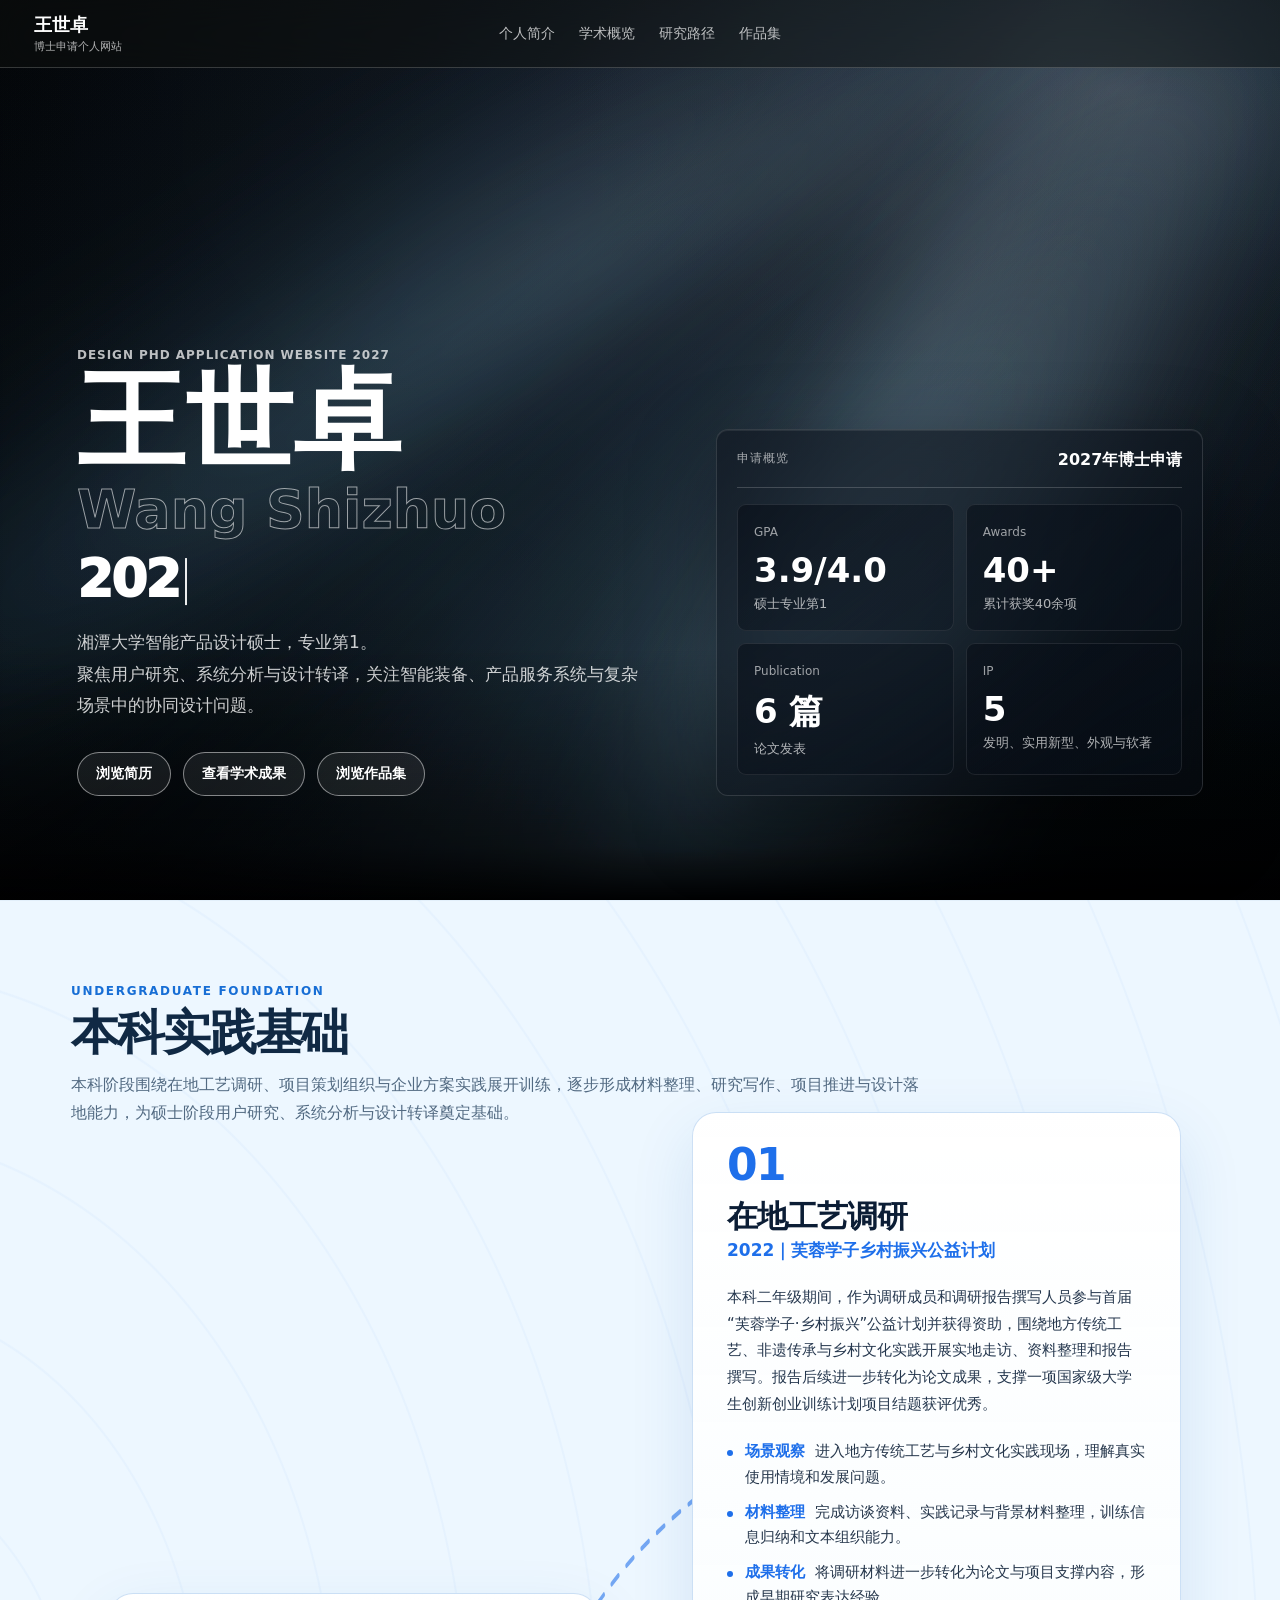
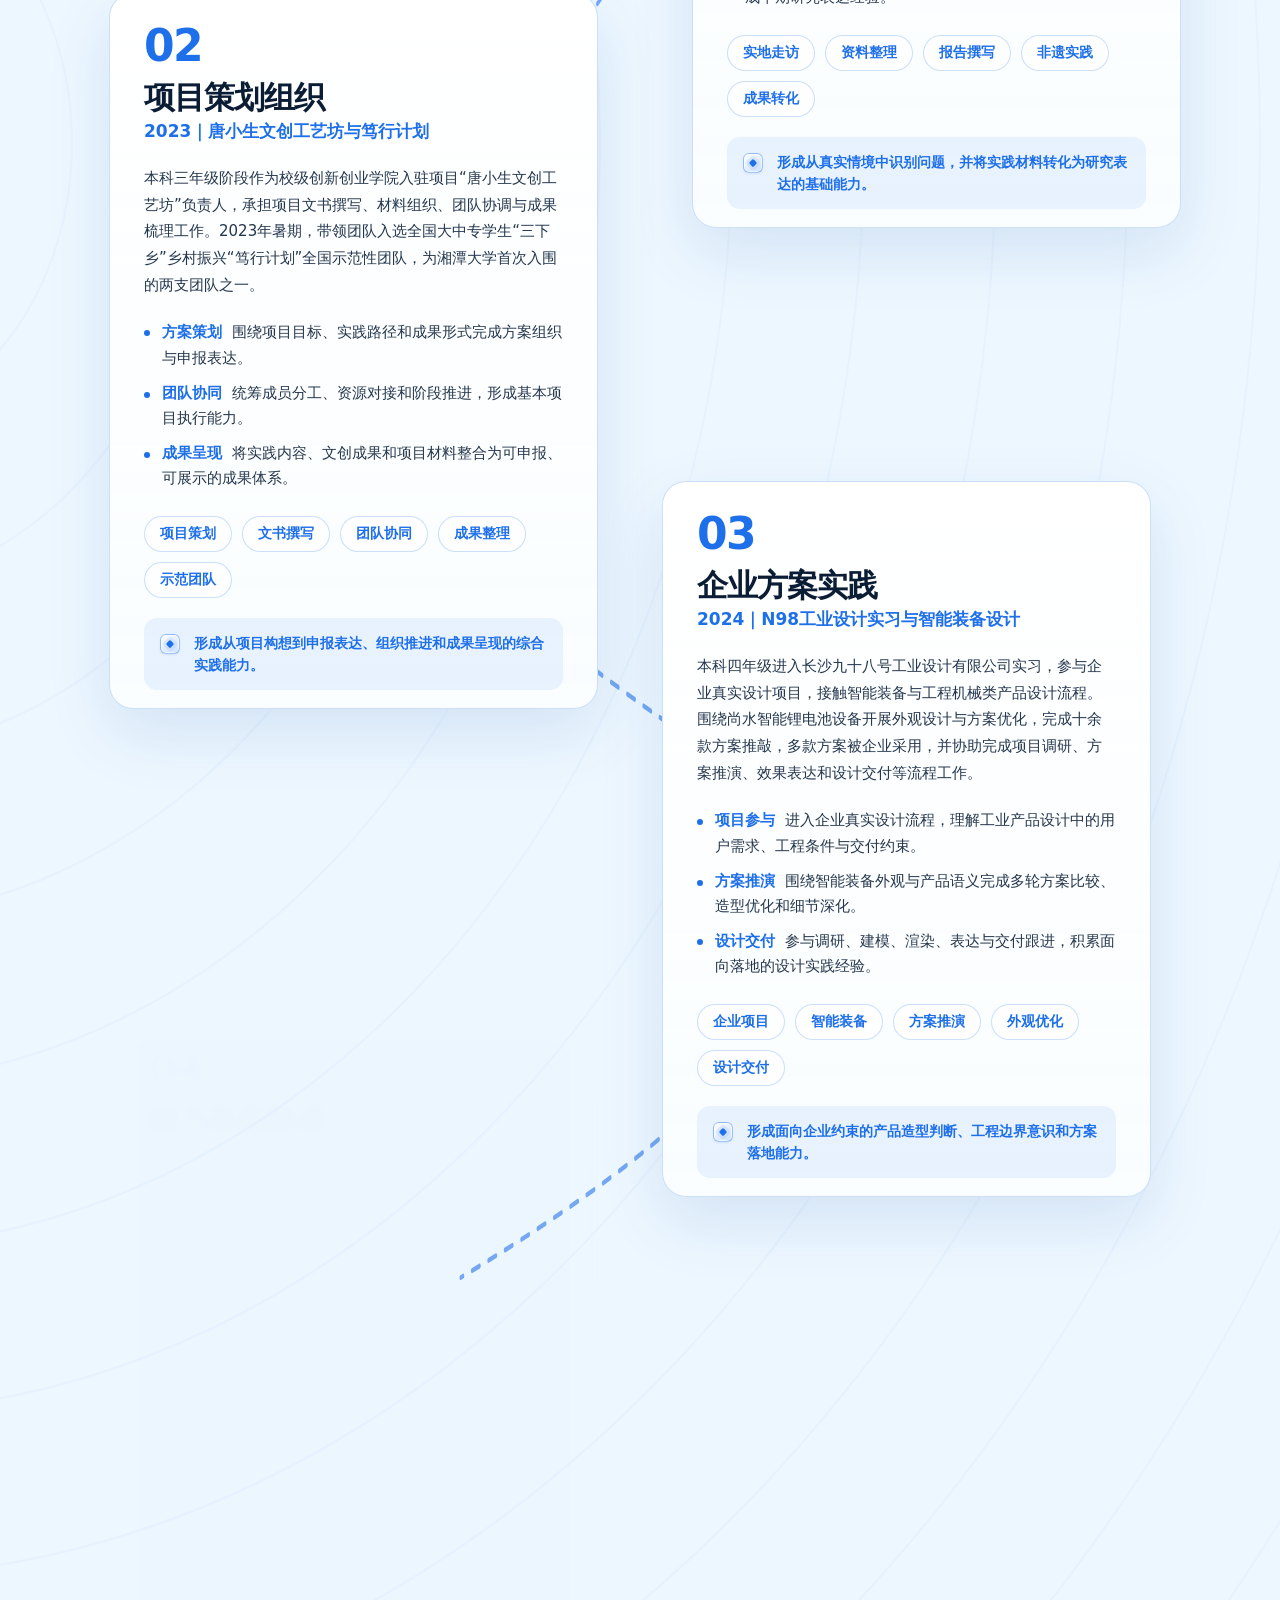
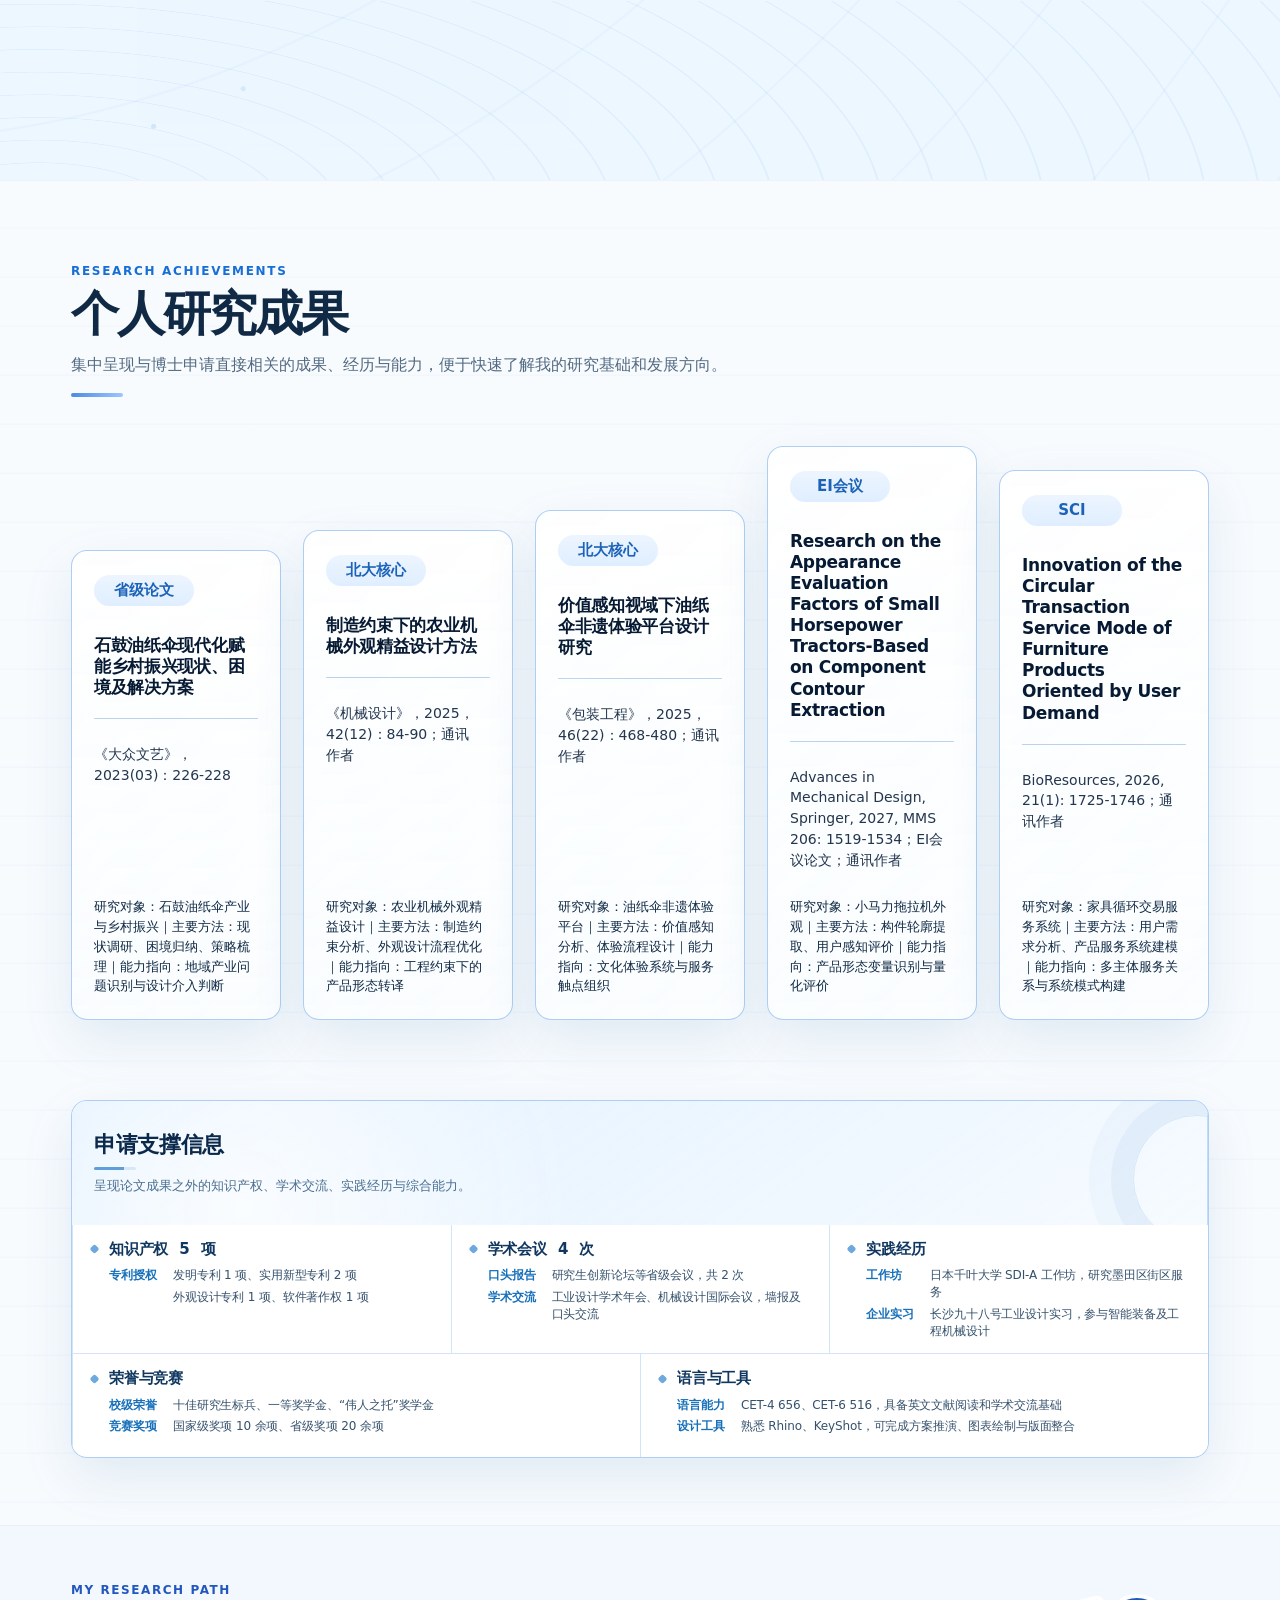
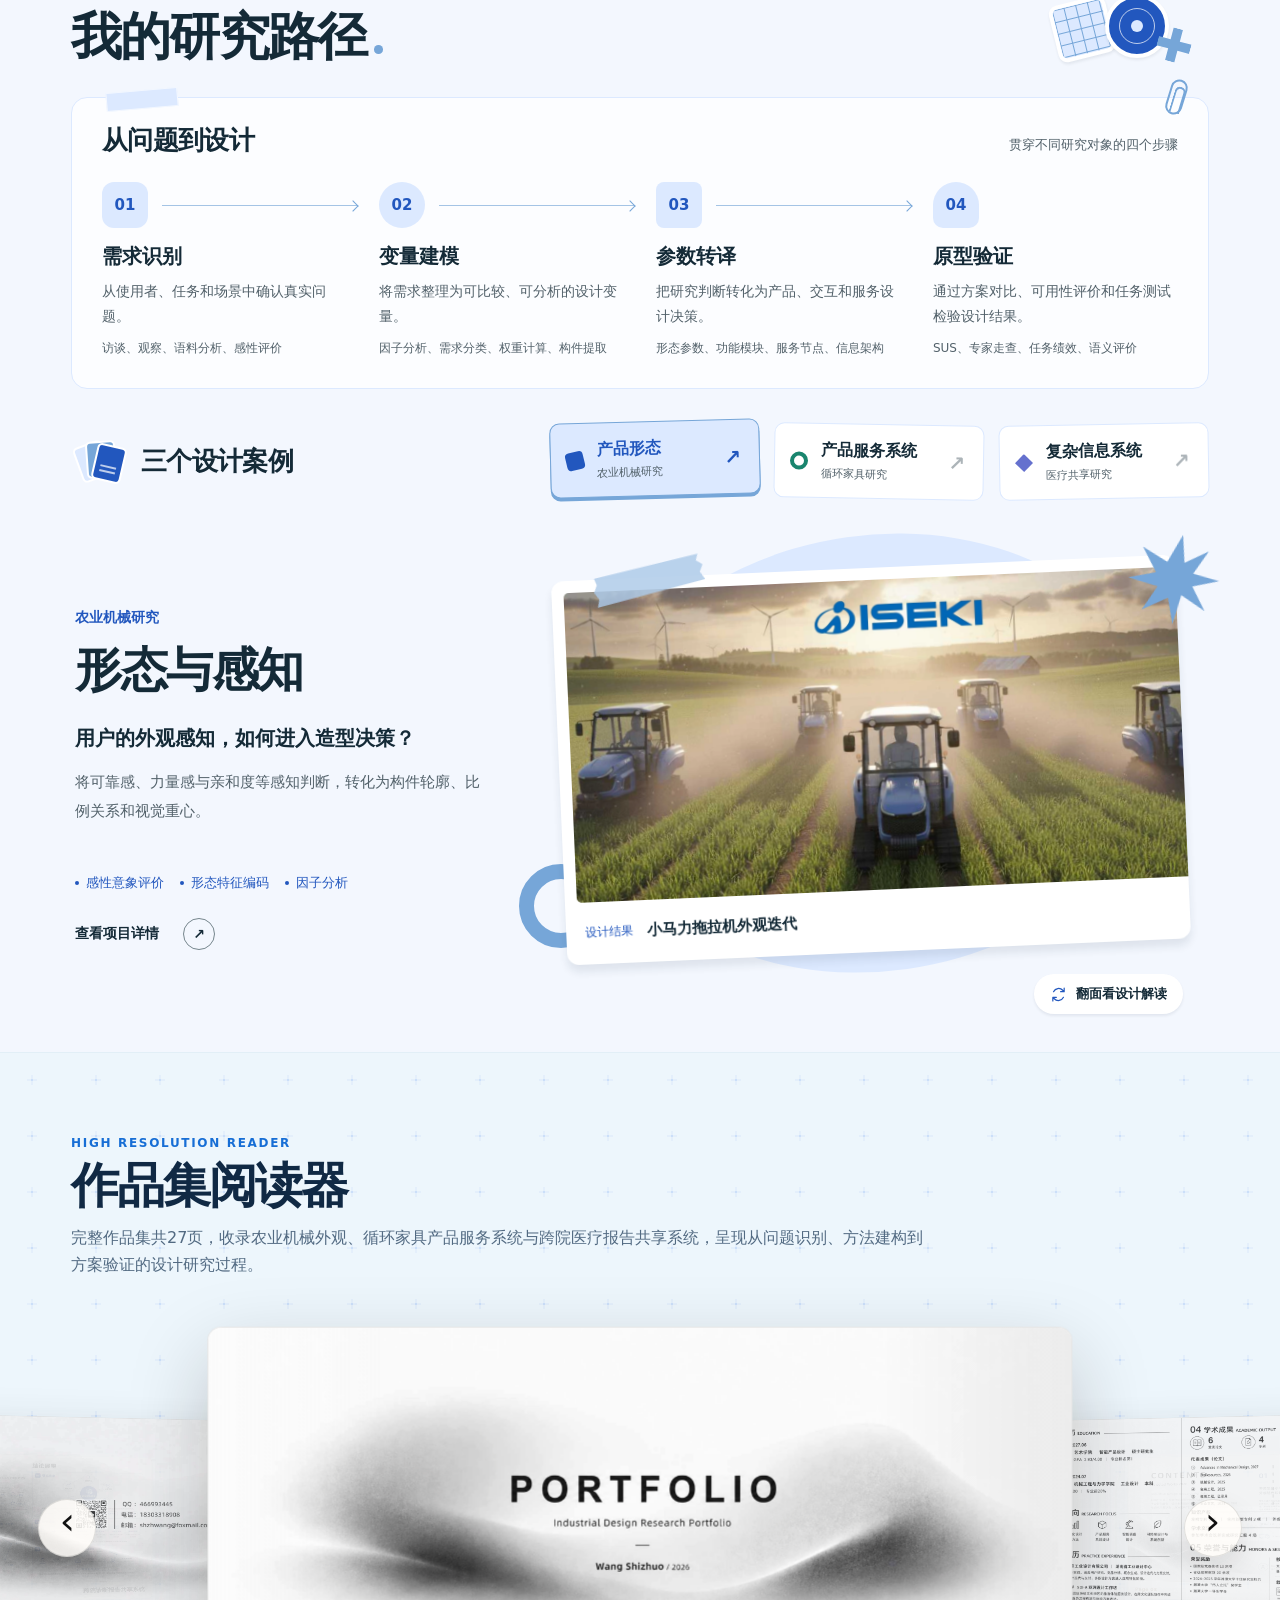
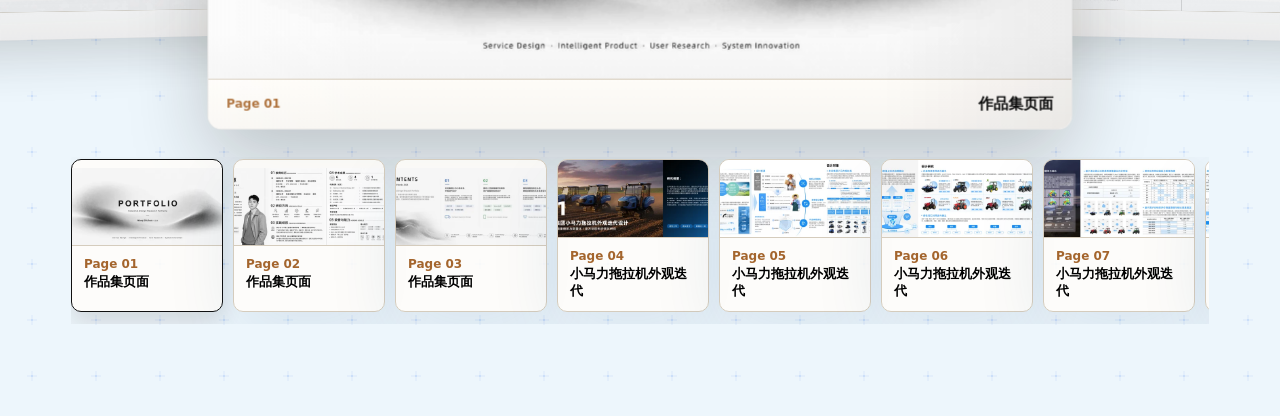
==== portfolio.html @ 07709a4f "Update doctoral application website with finalized research portfolio" ====
<!doctype html>
<html lang="zh-CN">
<head>
  <meta charset="utf-8">
  <meta name="viewport" content="width=device-width, initial-scale=1">
  <meta name="description" content="王世卓博士申请个人网站，聚焦真实问题识别、变量建模、设计参数转译与复杂系统验证。">
  <title>王世卓博士申请个人网站</title>
  <link rel="stylesheet" href="styles.css">
  <link rel="stylesheet" href="final-overrides.css?v=evidence-board-base">
  <link rel="stylesheet" href="academic-evidence-board.css?v=4">
  <link rel="stylesheet" href="unified-section-backgrounds.css?v=23">
  <link rel="stylesheet" href="primary-interactions-v1.css?v=1">
  <link rel="stylesheet" href="research-lab-interactions-v2.css?v=f555dbc34d80">
  <link rel="stylesheet" href="motion-choreography-v1.css?v=3">
  <link rel="stylesheet" href="site-update-20260915.css?v=7f88f877670d">
  <link rel="stylesheet" href="desktop-adapt.css?v=4fabaf2221fd">
  <link rel="stylesheet" href="support-pressure.css?v=248d488c09d0">
  <link rel="stylesheet" href="research-playground.css?v=a97602cc77d7">
</head>
<body class="desktop-responsive">
  <div class="cursor-light" aria-hidden="true"></div>
  <div class="scroll-progress" aria-hidden="true"></div>

  <header class="topbar" aria-label="主导航">
    <a class="brand" href="#top">
      <strong>王世卓</strong>
      <span>博士申请个人网站</span>
    </a>
    <nav class="nav-links">
      <a href="#profile">个人简介</a>
      <a href="#evidence">学术概览</a>
      <a href="#research">研究路径</a>
      <a href="#reader">作品集</a>
    </nav>
  </header>

  <main id="top">
    <section class="hero viewport-section" data-section="top">
      <div class="hero-wall" aria-hidden="true">
        <img src="assets/portfolio-20260915/hires/page-01.webp" alt="">
        <img src="assets/portfolio-20260915/hires/page-09.webp" alt="">
        <img src="assets/portfolio-20260915/hires/page-17.webp" alt="">
        <img src="assets/portfolio-20260915/hires/page-25.webp" alt="">
      </div>
      <div class="hero-grid" aria-hidden="true"></div>
        <canvas class="hero-rays" data-hero-light-field aria-hidden="true"></canvas>
      <div class="hero-copy">
        <p class="eyebrow">Design PhD Application Website 2027</p>
        <h1 class="kinetic-title">
          <span>王世卓</span>
          <span>Wang Shizhuo</span>
        </h1>
        <p class="hero-subtitle hero-type-title typewriter-line">
          <span data-hero-typewriter>2027年设计学博士申请</span>
          <span class="typewriter-cursor" aria-hidden="true"></span>
        </p>
        <p class="hero-text">
          湘潭大学智能产品设计硕士，专业第1。<br>
          聚焦用户研究、系统分析与设计转译，关注智能装备、产品服务系统与复杂场景中的协同设计问题。
        </p>
        <div class="hero-actions">
          <a class="button ghost" href="assets/documents/01-王世卓-湘潭大学-个人简历.pdf" target="_blank" rel="noopener noreferrer">浏览简历</a>
          <a class="button ghost" href="#evidence">查看学术成果</a>
          <a class="button ghost" href="#reader">浏览作品集</a>
        </div>
      </div>
      <div class="hero-console" aria-label="申请概览">
        <div class="console-head">
          <span>申请概览</span>
          <strong>2027年博士申请</strong>
        </div>
        <div class="signal-grid">
          <article>
            <span>GPA</span>
            <strong class="countup-metric" data-countup data-count-target="3.9" data-count-decimals="1" data-count-suffix="/4.0" data-count-duration="1050" data-count-delay="0" aria-label="GPA 3.9/4.0">3.9/4.0</strong>
            <p>硕士专业第1</p>
          </article>
          <article>
            <span>Awards</span>
            <strong class="countup-metric" data-countup data-count-target="40" data-count-suffix="+" data-count-duration="1100" data-count-delay="80" aria-label="累计获奖40余项">40+</strong>
            <p>累计获奖40余项</p>
          </article>
          <article>
            <span>Publication</span>
            <strong class="countup-metric" data-countup data-count-target="6" data-count-suffix=" 篇" data-count-duration="920" data-count-delay="160" aria-label="论文发表6篇">6 篇</strong>
            <p>论文发表</p>
          </article>
          <article>
            <span>IP</span>
            <strong class="countup-metric" data-countup data-count-target="5" data-count-duration="920" data-count-delay="240" aria-label="知识产权5项">5</strong>
            <p>发明、实用新型、外观与软著</p>
          </article>
        </div>
      </div>
    </section>

    <section class="profile-section undergraduate-foundation viewport-section" id="profile" data-section="profile">
      <div class="foundation-inner">
        <header class="foundation-header reveal">
          <div>
            <p class="foundation-kicker">Undergraduate Foundation</p>
            <h2>本科实践基础</h2>
          <p>本科阶段围绕在地工艺调研、项目策划组织与企业方案实践展开训练，逐步形成材料整理、研究写作、项目推进与设计落地能力，为硕士阶段用户研究、系统分析与设计转译奠定基础。</p>
          </div>
        </header>

        <div class="foundation-path-wrap" aria-label="本科实践基础成长路径">
          <svg class="foundation-path" viewBox="0 0 1460 1320" preserveAspectRatio="none" aria-hidden="true">
            <path d="M 950 190 C 675 250, 610 340, 500 470 S 530 650, 820 745 S 870 955, 500 1060" />
          </svg>

          <article class="foundation-card foundation-card-01 reveal">
            <i class="foundation-node" aria-hidden="true"></i>
            <strong class="foundation-num">01</strong>
            <h3>在地工艺调研</h3>
            <p class="foundation-subtitle">2022｜芙蓉学子乡村振兴公益计划</p>
            <p>本科二年级期间，作为调研成员和调研报告撰写人员参与首届“芙蓉学子·乡村振兴”公益计划并获得资助，围绕地方传统工艺、非遗传承与乡村文化实践开展实地走访、资料整理和报告撰写。报告后续进一步转化为论文成果，支撑一项国家级大学生创新创业训练计划项目结题获评优秀。</p>
            <ul>
              <li><b>场景观察</b>进入地方传统工艺与乡村文化实践现场，理解真实使用情境和发展问题。</li>
              <li><b>材料整理</b>完成访谈资料、实践记录与背景材料整理，训练信息归纳和文本组织能力。</li>
              <li><b>成果转化</b>将调研材料进一步转化为论文与项目支撑内容，形成早期研究表达经验。</li>
            </ul>
            <div class="foundation-tags"><span>实地走访</span><span>资料整理</span><span>报告撰写</span><span>非遗实践</span><span>成果转化</span></div>
            <p class="foundation-note">形成从真实情境中识别问题，并将实践材料转化为研究表达的基础能力。</p>
          </article>

          <article class="foundation-card foundation-card-02 reveal">
            <i class="foundation-node" aria-hidden="true"></i>
            <strong class="foundation-num">02</strong>
            <h3>项目策划组织</h3>
            <p class="foundation-subtitle">2023｜唐小生文创工艺坊与笃行计划</p>
            <p>本科三年级阶段作为校级创新创业学院入驻项目“唐小生文创工艺坊”负责人，承担项目文书撰写、材料组织、团队协调与成果梳理工作。2023年暑期，带领团队入选全国大中专学生“三下乡”乡村振兴“笃行计划”全国示范性团队，为湘潭大学首次入围的两支团队之一。</p>
            <ul>
              <li><b>方案策划</b>围绕项目目标、实践路径和成果形式完成方案组织与申报表达。</li>
              <li><b>团队协同</b>统筹成员分工、资源对接和阶段推进，形成基本项目执行能力。</li>
              <li><b>成果呈现</b>将实践内容、文创成果和项目材料整合为可申报、可展示的成果体系。</li>
            </ul>
            <div class="foundation-tags"><span>项目策划</span><span>文书撰写</span><span>团队协同</span><span>成果整理</span><span>示范团队</span></div>
            <p class="foundation-note">形成从项目构想到申报表达、组织推进和成果呈现的综合实践能力。</p>
          </article>

          <article class="foundation-card foundation-card-03 reveal">
            <i class="foundation-node" aria-hidden="true"></i>
            <strong class="foundation-num">03</strong>
            <h3>企业方案实践</h3>
            <p class="foundation-subtitle">2024｜N98工业设计实习与智能装备设计</p>
            <p>本科四年级进入长沙九十八号工业设计有限公司实习，参与企业真实设计项目，接触智能装备与工程机械类产品设计流程。围绕尚水智能锂电池设备开展外观设计与方案优化，完成十余款方案推敲，多款方案被企业采用，并协助完成项目调研、方案推演、效果表达和设计交付等流程工作。</p>
            <ul>
              <li><b>项目参与</b>进入企业真实设计流程，理解工业产品设计中的用户需求、工程条件与交付约束。</li>
              <li><b>方案推演</b>围绕智能装备外观与产品语义完成多轮方案比较、造型优化和细节深化。</li>
              <li><b>设计交付</b>参与调研、建模、渲染、表达与交付跟进，积累面向落地的设计实践经验。</li>
            </ul>
            <div class="foundation-tags"><span>企业项目</span><span>智能装备</span><span>方案推演</span><span>外观优化</span><span>设计交付</span></div>
            <p class="foundation-note">形成面向企业约束的产品造型判断、工程边界意识和方案落地能力。</p>
          </article>

          <article class="foundation-card foundation-card-04 reveal">
            <i class="foundation-node" aria-hidden="true"></i>
            <strong class="foundation-num">04</strong>
            <h3>能力基底形成</h3>
            <p class="foundation-subtitle">本科阶段能力归纳</p>
            <p>本科阶段的三类经历共同构成后续研究发展的能力基底。在地工艺调研训练了真实问题识别、材料整理与研究写作能力；项目策划组织训练了文书表达、资源整合与团队协同能力；企业方案实践训练了面向工程约束的方案推演与设计交付能力。进入硕士阶段后，这些基础进一步转化为用户研究、系统分析、产品服务系统构建与设计参数转译能力。</p>
            <ul>
              <li><b>研究基础</b>具备从现实情境进入研究问题的意识，能够完成资料整理、问题归纳和成果转化。</li>
              <li><b>组织基础</b>具备项目策划、申报写作和团队协同经验，能够推动项目从构想到执行。</li>
              <li><b>设计基础</b>具备企业项目参与、智能装备方案推演和设计交付经验，能够理解设计落地中的工程约束。</li>
            </ul>
            <div class="foundation-tags"><span>研究写作</span><span>项目组织</span><span>设计实践</span><span>成果转化</span><span>能力生成</span></div>
            <p class="foundation-note">本科阶段经历构成后续设计研究、系统分析与博士阶段课题深化的实践基础。</p>
          </article>
        </div>

      </div>
    </section>

    <section class="evidence-section viewport-section" id="evidence" data-section="evidence">
      <div class="section-heading reveal">
        <p class="eyebrow">Academic Profile</p>
        <h2>学术训练、研究成果与博士准备</h2>
        <p>把简历中与博士申请直接相关的内容集中呈现，方便快速判断研究基础、方法训练和持续深造的准备度。</p>
      </div>
      <div class="evidence-grid">
        <article class="evidence-timeline reveal">
          <div class="timeline-item">
            <span>01</span>
            <strong>教育与排名</strong>
            <p>湘潭大学艺术学院智能产品设计方向硕士，推免入学，GPA 3.9/4.0，专业第1。<br>本科阶段为湘潭大学工业设计专业，Top 20%。</p>
          </div>
          <div class="timeline-item">
            <span>02</span>
            <strong>研究方向</strong>
            <p>关注真实问题识别、变量建模和设计参数转译，核心问题是如何把复杂场景转化为可推导的设计判断。</p>
          </div>
          <div class="timeline-item">
            <span>03</span>
            <strong>方法训练</strong>
            <p>具备用户研究、问卷设计、信效度检验、多元统计和聚类分析基础，能够完成实验设计、数据解释和方案推导。</p>
          </div>
          <div class="timeline-item">
            <span>04</span>
            <strong>博士准备</strong>
            <p>在智能装备、服务系统和医疗信息项目中持续训练问题识别、参数推导与方案验证能力。</p>
          </div>
        </article>
        <article class="resume-dossier reveal" aria-label="个人研究成果">
          <div class="dossier-head">
            <span>Research Achievements</span>
            <strong>个人研究成果</strong>
            <p>集中呈现与博士申请直接相关的成果、经历与能力，便于快速了解我的研究基础和发展方向。</p>
            <div class="dossier-tags" aria-label="核心履历数据">
              <span>GPA 3.9/4.0</span>
              <span>专业第1</span>
              <span>论文 5 篇</span>
              <span>知识产权 5 项</span>
            </div>
          </div>
          <div class="dossier-grid">
            <section>
              <span>论文发表 5 篇</span>
              <ul class="paper-list" id="paper-achievements">
                <li>
                  <strong><a href="publications.html#paper-circular-furniture">Innovation of the Circular Transaction Service Mode of Furniture Products Oriented by User Demand</a></strong>
                  <em>BioResources, 2026, 21(1): 1725-1746；通讯作者</em>
                  <small class="paper-meta">研究对象：家具循环交易服务系统｜主要方法：用户需求分析、产品服务系统建模｜能力指向：多主体服务关系与系统模式构建</small>
                  <span class="paper-actions">
                    <a href="publications.html#paper-circular-furniture">研究贡献</a>
                    <a href="https://bioresources.cnr.ncsu.edu/resources/innovation-of-the-circular-transaction-service-mode-of-furniture-products-oriented-by-user-demand/" target="_blank" rel="noopener noreferrer">官方全文</a>
                  </span>
                </li>
                <li>
                  <strong><a href="publications.html#paper-lean-agri-machinery">制造约束下的农业机械外观精益设计方法</a></strong>
                  <em>《机械设计》，2025，42(12)：84-90；通讯作者</em>
                  <small class="paper-meta">研究对象：农业机械外观精益设计｜主要方法：制造约束分析、外观设计流程优化｜能力指向：工程约束下的产品形态转译</small>
                  <span class="paper-actions">
                    <a href="publications.html#paper-lean-agri-machinery">研究贡献</a>
                  </span>
                </li>
                <li>
                  <strong><a href="publications.html#paper-oil-paper-umbrella">价值感知视域下油纸伞非遗体验平台设计研究</a></strong>
                  <em>《包装工程》，2025，46(22)：468-480；通讯作者</em>
                  <small class="paper-meta">研究对象：油纸伞非遗体验平台｜主要方法：价值感知分析、体验流程设计｜能力指向：文化体验系统与服务触点组织</small>
                  <span class="paper-actions">
                    <a href="publications.html#paper-oil-paper-umbrella">研究贡献</a>
                  </span>
                </li>
                <li>
                  <strong><a href="publications.html#paper-tractor-evaluation">Research on the Appearance Evaluation Factors of Small Horsepower Tractors-Based on Component Contour Extraction</a></strong>
                  <em>Advances in Mechanical Design, Springer, 2027, MMS 206: 1519-1534；EI会议论文；通讯作者</em>
                  <small class="paper-meta">研究对象：小马力拖拉机外观｜主要方法：构件轮廓提取、用户感知评价｜能力指向：产品形态变量识别与量化评价</small>
                  <span class="paper-actions">
                    <a href="publications.html#paper-tractor-evaluation">研究贡献</a>
                    <a href="https://doi.org/10.1007/978-981-95-7904-4_109" target="_blank" rel="noopener noreferrer">DOI</a>
                  </span>
                </li>
                <li>
                  <strong><a href="publications.html#paper-rural-umbrella">石鼓油纸伞现代化赋能乡村振兴现状、困境及解决方案</a></strong>
                  <em>《大众文艺》，2023(03)：226-228</em>
                  <small class="paper-meta">研究对象：石鼓油纸伞产业与乡村振兴｜主要方法：现状调研、困境归纳、策略梳理｜能力指向：地域产业问题识别与设计介入判断</small>
                  <span class="paper-actions">
                    <a href="publications.html#paper-rural-umbrella">研究贡献</a>
                  </span>
                </li>
              </ul>
            </section>
            <div class="support-matrix" id="support-matrix" aria-labelledby="support-matrix-title">
              <header class="support-matrix-head">
                <strong id="support-matrix-title">申请支撑信息</strong>
                <p class="support-matrix-note">呈现论文成果之外的知识产权、学术交流、实践经历与综合能力。</p>
              </header>
              <section>
                <span>知识产权 <b>5</b> 项</span>
                <dl class="support-copy-list">
                  <div><dt>专利授权</dt><dd>发明专利 1 项、实用新型专利 2 项</dd></div>
                  <div><dt aria-label="外观设计专利与软件著作权"></dt><dd>外观设计专利 1 项、软件著作权 1 项</dd></div>
                </dl>
              </section>
              <section>
                <span>学术会议 <b>4</b> 次</span>
                <dl class="support-copy-list">
                  <div><dt>口头报告</dt><dd>研究生创新论坛等省级会议，共 2 次</dd></div>
                  <div><dt>学术交流</dt><dd>工业设计学术年会、机械设计国际会议，墙报及口头交流</dd></div>
                </dl>
              </section>
              <section>
                <span>实践经历</span>
                <dl class="support-copy-list">
                  <div><dt>工作坊</dt><dd>日本千叶大学 SDI-A 工作坊，研究墨田区街区服务</dd></div>
                  <div><dt>企业实习</dt><dd>长沙九十八号工业设计实习，参与智能装备及工程机械设计</dd></div>
                </dl>
              </section>
              <section>
                <span>荣誉与竞赛</span>
                <dl class="support-copy-list support-copy-list-honors">
                  <div><dt>校级荣誉</dt><dd>十佳研究生标兵、一等奖学金、“伟人之托”奖学金</dd></div>
                  <div><dt>竞赛奖项</dt><dd>国家级奖项 10 余项、省级奖项 20 余项</dd></div>
                </dl>
              </section>
              <section>
                <span>语言与工具</span>
                <dl class="support-copy-list">
                  <div><dt>语言能力</dt><dd>CET-4 656、CET-6 516，具备英文文献阅读和学术交流基础</dd></div>
                  <div><dt>设计工具</dt><dd>熟悉 Rhino、KeyShot，可完成方案推演、图表绘制与版面整合</dd></div>
                </dl>
              </section>
            </div>
          </div>
        </article>
      </div>
    </section>

    <section class="research-section viewport-section research-playground" id="research" data-section="research" data-desk-case="form" aria-labelledby="research-heading">
      <div class="desk-inner">
        <header class="desk-heading">
          <div><p class="desk-kicker">MY RESEARCH PATH</p><h2 id="research-heading">我的研究路径<span class="desk-heading-dot" aria-hidden="true"></span></h2></div>
          <div class="desk-heading-stickers" aria-hidden="true"><span class="desk-sticker-grid"></span><span class="desk-sticker-disc"></span><span class="desk-sticker-cross"></span></div>
        </header>
        <div class="desk-methods" id="research-method-chain" aria-labelledby="desk-methods-heading">
          <span class="desk-paperclip" aria-hidden="true"></span>
          <header><h3 id="desk-methods-heading">从问题到设计</h3><p>贯穿不同研究对象的四个步骤</p></header>
          <ol><li><span class="desk-step-number" aria-hidden="true">01</span><h4>需求识别</h4><p>从使用者、任务和场景中确认真实问题。</p><small>访谈、观察、语料分析、感性评价</small></li><li><span class="desk-step-number" aria-hidden="true">02</span><h4>变量建模</h4><p>将需求整理为可比较、可分析的设计变量。</p><small>因子分析、需求分类、权重计算、构件提取</small></li><li><span class="desk-step-number" aria-hidden="true">03</span><h4>参数转译</h4><p>把研究判断转化为产品、交互和服务设计决策。</p><small>形态参数、功能模块、服务节点、信息架构</small></li><li><span class="desk-step-number" aria-hidden="true">04</span><h4>原型验证</h4><p>通过方案对比、可用性评价和任务测试检验设计结果。</p><small>SUS、专家走查、任务绩效、语义评价</small></li></ol>
        </div>
        <div class="desk-cases" role="group" aria-labelledby="desk-cases-heading">
          <header class="desk-cases-heading">
            <h3 id="desk-cases-heading"><span class="desk-case-stack" aria-hidden="true"><i></i><i></i><i></i></span><span>三个设计案例</span></h3>
            <div class="desk-tabs" role="tablist" aria-label="选择研究视角"><button class="desk-tab" type="button" role="tab" id="desk-tab-form" aria-label="产品形态" aria-controls="desk-panel-form" aria-selected="true" tabindex="0" data-desk-tab="form"><span class="desk-glyph glyph-form" aria-hidden="true"></span><span class="desk-tab-copy"><span>产品形态</span><small>农业机械研究</small></span><span class="desk-tab-arrow" aria-hidden="true">↗</span></button><button class="desk-tab" type="button" role="tab" id="desk-tab-service" aria-label="产品服务系统" aria-controls="desk-panel-service" aria-selected="false" tabindex="-1" data-desk-tab="service"><span class="desk-glyph glyph-service" aria-hidden="true"></span><span class="desk-tab-copy"><span>产品服务系统</span><small>循环家具研究</small></span><span class="desk-tab-arrow" aria-hidden="true">↗</span></button><button class="desk-tab" type="button" role="tab" id="desk-tab-information" aria-label="复杂信息系统" aria-controls="desk-panel-information" aria-selected="false" tabindex="-1" data-desk-tab="information"><span class="desk-glyph glyph-information" aria-hidden="true"></span><span class="desk-tab-copy"><span>复杂信息系统</span><small>医疗共享研究</small></span><span class="desk-tab-arrow" aria-hidden="true">↗</span></button></div>
          </header>
          <div class="desk-stage"><article class="desk-panel" id="desk-panel-form" role="tabpanel" aria-labelledby="desk-tab-form" data-desk-panel="form">
        <div class="desk-copy">
          <p class="desk-study-label">农业机械研究</p>
          <h4 class="desk-case-title">形态与感知</h4>
          <p class="desk-question">用户的外观感知，如何进入造型决策？</p>
          <p class="desk-description">将可靠感、力量感与亲和度等感知判断，转化为构件轮廓、比例关系和视觉重心。</p>
          <ul class="desk-method-tags" aria-label="研究方法"><li>感性意象评价</li><li>形态特征编码</li><li>因子分析</li></ul>
          <a class="desk-project-link" href="projects.html?project=tractor">查看项目详情<span aria-hidden="true">↗</span></a>
        </div>
        <div class="desk-visual">
          <span class="desk-halo" aria-hidden="true"></span>
          <svg class="desk-spark" viewBox="0 0 100 100" aria-hidden="true" focusable="false"><path d="M50 0L58 30L82 12L70 40L100 42L72 54L91 78L62 66L59 100L48 72L22 91L34 62L0 59L29 47L9 22L39 33Z" fill="currentColor"/></svg>
          <span class="desk-orbit" aria-hidden="true"></span>
          <div class="desk-photo">
            <span class="desk-photo-tape" aria-hidden="true"></span>
            <div class="desk-photo-rotor">
              <figure class="desk-face desk-front" aria-hidden="false">
                <a href="assets/research-visuals/project-tractor.webp" target="_blank" rel="noopener" aria-label="放大井关小马力拖拉机外观迭代方案场景展示"><img src="assets/research-visuals/project-tractor.webp" alt="井关小马力拖拉机外观迭代方案场景展示" width="1600" height="900" loading="lazy" decoding="async"><span class="desk-image-zoom" aria-hidden="true">↗</span></a>
                <figcaption><span>设计结果</span><strong>小马力拖拉机外观迭代</strong></figcaption>
              </figure>
              <div class="desk-face desk-back desk-design" aria-hidden="true" inert>
      <header class="desk-design-heading"><h5>设计解读</h5><span>点击要点查看细节</span></header>
      <div class="desk-design-body"><div class="desk-detail-tabs" role="tablist" aria-label="设计要点" aria-orientation="vertical"><button type="button" class="desk-detail-tab" role="tab" id="detail-tab-form-0" aria-controls="detail-view-form-0" aria-selected="true" tabindex="0"><span class="desk-detail-title">家族识别<span aria-hidden="true">↗</span></span><span class="desk-detail-description">延续井关蓝、深灰底座与两侧标识，使新方案保持品牌辨识度。</span></button><button type="button" class="desk-detail-tab" role="tab" id="detail-tab-form-1" aria-controls="detail-view-form-1" aria-selected="false" tabindex="-1"><span class="desk-detail-title">前脸秩序<span aria-hidden="true">↗</span></span><span class="desk-detail-description">统一灯具、格栅与机罩的轮廓关系，组织前脸的层次与整体性。</span></button><button type="button" class="desk-detail-tab" role="tab" id="detail-tab-form-2" aria-controls="detail-view-form-2" aria-selected="false" tabindex="-1"><span class="desk-detail-title">体量与重心<span aria-hidden="true">↗</span></span><span class="desk-detail-description">通过整体机罩与下部深色构件，强化整车稳定的视觉支撑。</span></button></div><div class="desk-detail-images"><figure class="desk-detail-view" id="detail-view-form-0" role="tabpanel" aria-labelledby="detail-tab-form-0">
          <a class="desk-detail-image" href="assets/portfolio-20260915/hires/page-09.webp" target="_blank" rel="noopener" data-zoom-title="井关品牌视觉特征 · 作品集第 9 页" aria-label="放大井关品牌视觉特征原图">
            <span class="desk-detail-crop" style="--crop-ratio:483/382;--crop-width:1.264398;--image-width:424.01656%;--image-height:217.80105%;--image-left:-324.01656%;--image-top:-32.72251%"><img src="assets/portfolio-20260915/hires/page-09.webp" width="2880" height="1170" alt="井关品牌视觉特征" loading="lazy" decoding="async"></span>
            <span class="desk-image-zoom" aria-hidden="true">↗</span>
          </a><figcaption>井关品牌视觉特征</figcaption>
        </figure><figure class="desk-detail-view" id="detail-view-form-1" role="tabpanel" aria-labelledby="detail-tab-form-1" hidden>
          <a class="desk-detail-image" href="assets/portfolio-20260915/hires/page-10.webp" target="_blank" rel="noopener" data-zoom-title="前脸与构件关系 · 作品集第 10 页" aria-label="放大前脸与构件关系原图">
            <span class="desk-detail-crop" style="--crop-ratio:407/520;--crop-width:0.782692;--image-width:503.19410%;--image-height:160.00000%;--image-left:-199.01720%;--image-top:-57.69231%"><img src="assets/portfolio-20260915/hires/page-10.webp" width="2880" height="1170" alt="前脸与构件关系" loading="lazy" decoding="async"></span>
            <span class="desk-image-zoom" aria-hidden="true">↗</span>
          </a><figcaption>前脸与构件关系</figcaption>
        </figure><figure class="desk-detail-view" id="detail-view-form-2" role="tabpanel" aria-labelledby="detail-tab-form-2" hidden>
          <a class="desk-detail-image" href="assets/portfolio-20260915/hires/page-10.webp" target="_blank" rel="noopener" data-zoom-title="机罩体量与下部支撑 · 作品集第 10 页" aria-label="放大机罩体量与下部支撑原图">
            <span class="desk-detail-crop" style="--crop-ratio:483/420;--crop-width:1.150000;--image-width:424.01656%;--image-height:198.09524%;--image-left:-324.01656%;--image-top:-65.47619%"><img src="assets/portfolio-20260915/hires/page-10.webp" width="2880" height="1170" alt="机罩体量与下部支撑" loading="lazy" decoding="async"></span>
            <span class="desk-image-zoom" aria-hidden="true">↗</span>
          </a><figcaption>机罩体量与下部支撑</figcaption>
        </figure></div></div>
    </div>
            </div>
          </div>
          <div class="desk-flip-controls"><button type="button" class="desk-flip" aria-pressed="false" aria-label="翻面查看设计解读"><svg viewBox="0 0 24 24" aria-hidden="true"><path d="M5 8a8 8 0 0 1 13-2l2 2M20 3v5h-5M19 16A8 8 0 0 1 6 18l-2-2M4 21v-5h5"/></svg><span>翻面看设计解读</span></button></div>
        </div>
      </article><article class="desk-panel" id="desk-panel-service" role="tabpanel" aria-labelledby="desk-tab-service" data-desk-panel="service" hidden>
        <div class="desk-copy">
          <p class="desk-study-label">循环家具研究</p>
          <h4 class="desk-case-title">需求与服务</h4>
          <p class="desk-question">分散的交易需求，如何组织成循环服务？</p>
          <p class="desk-description">以需求分类和权重排序确定服务重点，衔接检测、翻新、物流与售后。</p>
          <ul class="desk-method-tags" aria-label="研究方法"><li>SIVA 需求提取</li><li>Kano 分类</li><li>AHP 排序</li></ul>
          <a class="desk-project-link" href="projects.html?project=furniture">查看项目详情<span aria-hidden="true">↗</span></a>
        </div>
        <div class="desk-visual">
          <span class="desk-halo" aria-hidden="true"></span>
          <svg class="desk-spark" viewBox="0 0 100 100" aria-hidden="true" focusable="false"><path d="M50 0L58 30L82 12L70 40L100 42L72 54L91 78L62 66L59 100L48 72L22 91L34 62L0 59L29 47L9 22L39 33Z" fill="currentColor"/></svg>
          <span class="desk-orbit" aria-hidden="true"></span>
          <div class="desk-photo">
            <span class="desk-photo-tape" aria-hidden="true"></span>
            <div class="desk-photo-rotor">
              <figure class="desk-face desk-front" aria-hidden="false">
                <a href="assets/research-visuals/project-furniture.webp" target="_blank" rel="noopener" aria-label="放大二手家具循环服务系统的手机界面设计"><img src="assets/research-visuals/project-furniture.webp" alt="二手家具循环服务系统的手机界面设计" width="1600" height="900" loading="lazy" decoding="async"><span class="desk-image-zoom" aria-hidden="true">↗</span></a>
                <figcaption><span>设计结果</span><strong>二手家具循环服务系统</strong></figcaption>
              </figure>
              <div class="desk-face desk-back desk-design" aria-hidden="true" inert>
      <header class="desk-design-heading"><h5>设计解读</h5><span>点击要点查看细节</span></header>
      <div class="desk-design-body"><div class="desk-detail-tabs" role="tablist" aria-label="设计要点" aria-orientation="vertical"><button type="button" class="desk-detail-tab" role="tab" id="detail-tab-service-0" aria-controls="detail-view-service-0" aria-selected="true" tabindex="0"><span class="desk-detail-title">检索与筛选<span aria-hidden="true">↗</span></span><span class="desk-detail-description">以品类、价格与成色组织检索条件，帮助用户缩小家具选择范围。</span></button><button type="button" class="desk-detail-tab" role="tab" id="detail-tab-service-1" aria-controls="detail-view-service-1" aria-selected="false" tabindex="-1"><span class="desk-detail-title">成色与估值<span aria-hidden="true">↗</span></span><span class="desk-detail-description">在商品详情集中呈现成色、质检与价格信息，支持交易判断。</span></button><button type="button" class="desk-detail-tab" role="tab" id="detail-tab-service-2" aria-controls="detail-view-service-2" aria-selected="false" tabindex="-1"><span class="desk-detail-title">服务协同<span aria-hidden="true">↗</span></span><span class="desk-detail-description">把配送、翻新与回收接入平台，衔接购买后的服务与再次流通。</span></button></div><div class="desk-detail-images"><figure class="desk-detail-view" id="detail-view-service-0" role="tabpanel" aria-labelledby="detail-tab-service-0">
          <a class="desk-detail-image" href="assets/portfolio-20260915/hires/page-17.webp" target="_blank" rel="noopener" data-zoom-title="用户端家具检索界面 · 作品集第 17 页" aria-label="放大用户端家具检索界面原图">
            <span class="desk-detail-crop" style="--crop-ratio:246/416;--crop-width:0.591346;--image-width:832.52033%;--image-height:200.00000%;--image-left:-487.80488%;--image-top:-36.05769%"><img src="assets/portfolio-20260915/hires/page-17.webp" width="2880" height="1170" alt="用户端家具检索界面" loading="lazy" decoding="async"></span>
            <span class="desk-image-zoom" aria-hidden="true">↗</span>
          </a><figcaption>用户端家具检索界面</figcaption>
        </figure><figure class="desk-detail-view" id="detail-view-service-1" role="tabpanel" aria-labelledby="detail-tab-service-1" hidden>
          <a class="desk-detail-image" href="assets/portfolio-20260915/hires/page-17.webp" target="_blank" rel="noopener" data-zoom-title="商品详情与价格呈现 · 作品集第 17 页" aria-label="放大商品详情与价格呈现原图">
            <span class="desk-detail-crop" style="--crop-ratio:282/274;--crop-width:1.029197;--image-width:726.24113%;--image-height:303.64964%;--image-left:-386.52482%;--image-top:-203.64964%"><img src="assets/portfolio-20260915/hires/page-17.webp" width="2880" height="1170" alt="商品详情与价格呈现" loading="lazy" decoding="async"></span>
            <span class="desk-image-zoom" aria-hidden="true">↗</span>
          </a><figcaption>商品详情与价格呈现</figcaption>
        </figure><figure class="desk-detail-view" id="detail-view-service-2" role="tabpanel" aria-labelledby="detail-tab-service-2" hidden>
          <a class="desk-detail-image" href="assets/portfolio-20260915/hires/page-16.webp" target="_blank" rel="noopener" data-zoom-title="线上平台与线下服务关系 · 作品集第 16 页" aria-label="放大线上平台与线下服务关系原图">
            <span class="desk-detail-crop" style="--crop-ratio:500/543;--crop-width:0.920810;--image-width:409.60000%;--image-height:153.22284%;--image-left:-306.00000%;--image-top:-45.11971%"><img src="assets/portfolio-20260915/hires/page-16.webp" width="2880" height="1170" alt="线上平台与线下服务关系" loading="lazy" decoding="async"></span>
            <span class="desk-image-zoom" aria-hidden="true">↗</span>
          </a><figcaption>线上平台与线下服务关系</figcaption>
        </figure></div></div>
    </div>
            </div>
          </div>
          <div class="desk-flip-controls"><button type="button" class="desk-flip" aria-pressed="false" aria-label="翻面查看设计解读"><svg viewBox="0 0 24 24" aria-hidden="true"><path d="M5 8a8 8 0 0 1 13-2l2 2M20 3v5h-5M19 16A8 8 0 0 1 6 18l-2-2M4 21v-5h5"/></svg><span>翻面看设计解读</span></button></div>
        </div>
      </article><article class="desk-panel" id="desk-panel-information" role="tabpanel" aria-labelledby="desk-tab-information" data-desk-panel="information" hidden>
        <div class="desk-copy">
          <p class="desk-study-label">医疗共享研究</p>
          <h4 class="desk-case-title">信息与协同</h4>
          <p class="desk-question">跨院报告共享，如何兼顾可信与可控？</p>
          <p class="desk-description">围绕来源核验、患者授权与访问记录，建立多主体之间的任务关系和权限边界。</p>
          <ul class="desk-method-tags" aria-label="研究方法"><li>多主体需求</li><li>QFD 转译</li><li>任务评价</li></ul>
          <a class="desk-project-link" href="projects.html?project=medical">查看项目详情<span aria-hidden="true">↗</span></a>
        </div>
        <div class="desk-visual">
          <span class="desk-halo" aria-hidden="true"></span>
          <svg class="desk-spark" viewBox="0 0 100 100" aria-hidden="true" focusable="false"><path d="M50 0L58 30L82 12L70 40L100 42L72 54L91 78L62 66L59 100L48 72L22 91L34 62L0 59L29 47L9 22L39 33Z" fill="currentColor"/></svg>
          <span class="desk-orbit" aria-hidden="true"></span>
          <div class="desk-photo">
            <span class="desk-photo-tape" aria-hidden="true"></span>
            <div class="desk-photo-rotor">
              <figure class="desk-face desk-front" aria-hidden="false">
                <a href="assets/research-visuals/project-medical.webp" target="_blank" rel="noopener" aria-label="放大跨院诊断报告共享系统的患者端界面设计"><img src="assets/research-visuals/project-medical.webp" alt="跨院诊断报告共享系统的患者端界面设计" width="1600" height="900" loading="lazy" decoding="async"><span class="desk-image-zoom" aria-hidden="true">↗</span></a>
                <figcaption><span>设计结果</span><strong>跨院诊断报告共享原型</strong></figcaption>
              </figure>
              <div class="desk-face desk-back desk-design" aria-hidden="true" inert>
      <header class="desk-design-heading"><h5>设计解读</h5><span>点击要点查看细节</span></header>
      <div class="desk-design-body"><div class="desk-detail-tabs" role="tablist" aria-label="设计要点" aria-orientation="vertical"><button type="button" class="desk-detail-tab" role="tab" id="detail-tab-information-0" aria-controls="detail-view-information-0" aria-selected="true" tabindex="0"><span class="desk-detail-title">报告查找<span aria-hidden="true">↗</span></span><span class="desk-detail-description">按时间、医院和类型归集检查报告，帮助患者找到跨院就诊所需资料。</span></button><button type="button" class="desk-detail-tab" role="tab" id="detail-tab-information-1" aria-controls="detail-view-information-1" aria-selected="false" tabindex="-1"><span class="desk-detail-title">来源核验<span aria-hidden="true">↗</span></span><span class="desk-detail-description">集中呈现报告来源、核验状态与互认提示，便于判断信息的使用条件。</span></button><button type="button" class="desk-detail-tab" role="tab" id="detail-tab-information-2" aria-controls="detail-view-information-2" aria-selected="false" tabindex="-1"><span class="desk-detail-title">共享授权<span aria-hidden="true">↗</span></span><span class="desk-detail-description">让患者选择报告范围并设置访问权限，将共享边界落实到具体操作。</span></button></div><div class="desk-detail-images"><figure class="desk-detail-view" id="detail-view-information-0" role="tabpanel" aria-labelledby="detail-tab-information-0">
          <a class="desk-detail-image" href="assets/portfolio-20260915/hires/page-25.webp" target="_blank" rel="noopener" data-zoom-title="我的报告 · 分类与索引 · 作品集第 25 页" aria-label="放大我的报告 · 分类与索引原图">
            <span class="desk-detail-crop" style="--crop-ratio:177/340;--crop-width:0.520588;--image-width:1157.06215%;--image-height:244.70588%;--image-left:-548.02260%;--image-top:-85.88235%"><img src="assets/portfolio-20260915/hires/page-25.webp" width="2880" height="1170" alt="我的报告 · 分类与索引" loading="lazy" decoding="async"></span>
            <span class="desk-image-zoom" aria-hidden="true">↗</span>
          </a><figcaption>我的报告 · 分类与索引</figcaption>
        </figure><figure class="desk-detail-view" id="detail-view-information-1" role="tabpanel" aria-labelledby="detail-tab-information-1" hidden>
          <a class="desk-detail-image" href="assets/portfolio-20260915/hires/page-25.webp" target="_blank" rel="noopener" data-zoom-title="可信报告 · 核验与状态 · 作品集第 25 页" aria-label="放大可信报告 · 核验与状态原图">
            <span class="desk-detail-crop" style="--crop-ratio:177/341;--crop-width:0.519062;--image-width:1157.06215%;--image-height:243.98827%;--image-left:-770.62147%;--image-top:-86.21701%"><img src="assets/portfolio-20260915/hires/page-25.webp" width="2880" height="1170" alt="可信报告 · 核验与状态" loading="lazy" decoding="async"></span>
            <span class="desk-image-zoom" aria-hidden="true">↗</span>
          </a><figcaption>可信报告 · 核验与状态</figcaption>
        </figure><figure class="desk-detail-view" id="detail-view-information-2" role="tabpanel" aria-labelledby="detail-tab-information-2" hidden>
          <a class="desk-detail-image" href="assets/portfolio-20260915/hires/page-25.webp" target="_blank" rel="noopener" data-zoom-title="选择报告 · 授权范围 · 作品集第 25 页" aria-label="放大选择报告 · 授权范围原图">
            <span class="desk-detail-crop" style="--crop-ratio:175/344;--crop-width:0.508721;--image-width:1170.28571%;--image-height:241.86047%;--image-left:-998.85714%;--image-top:-85.46512%"><img src="assets/portfolio-20260915/hires/page-25.webp" width="2880" height="1170" alt="选择报告 · 授权范围" loading="lazy" decoding="async"></span>
            <span class="desk-image-zoom" aria-hidden="true">↗</span>
          </a><figcaption>选择报告 · 授权范围</figcaption>
        </figure></div></div>
    </div>
            </div>
          </div>
          <div class="desk-flip-controls"><button type="button" class="desk-flip" aria-pressed="false" aria-label="翻面查看设计解读"><svg viewBox="0 0 24 24" aria-hidden="true"><path d="M5 8a8 8 0 0 1 13-2l2 2M20 3v5h-5M19 16A8 8 0 0 1 6 18l-2-2M4 21v-5h5"/></svg><span>翻面看设计解读</span></button></div>
        </div>
      </article></div>
        </div>
        <noscript><p>研究项目：<a href="projects.html?project=tractor">农业机械</a> · <a href="projects.html?project=furniture">循环家具</a> · <a href="projects.html?project=medical">医疗共享</a></p></noscript>
      </div>
      <dialog class="desk-zoom" aria-labelledby="desk-zoom-title"><header><h3 id="desk-zoom-title">研究图像</h3><button type="button" class="desk-zoom-close" aria-label="关闭研究大图" autofocus>关闭<span aria-hidden="true">×</span></button></header><img alt=""></dialog>
    </section>

    <section class="reader-section viewport-section" id="reader" data-section="reader">
      <div class="section-heading reveal">
        <p class="eyebrow">High Resolution Reader</p>
        <h2>作品集阅读器</h2>
        <p>完整作品集共27页，收录农业机械外观、循环家具产品服务系统与跨院医疗报告共享系统，呈现从问题识别、方法建构到方案验证的设计研究过程。</p>
      </div>
      <div class="reader-stage reveal" aria-label="作品集大图阅读">
        <button class="reader-nav reader-prev" type="button" aria-label="上一页">‹</button>
        <div class="reader-carousel" id="reader-carousel" aria-live="polite"></div>
        <button class="reader-nav reader-next" type="button" aria-label="下一页">›</button>
      </div>
      <div class="page-strip reveal" id="page-grid" aria-label="作品集页面缩略导航"></div>
    </section>

  </main>

  <div class="lightbox" id="lightbox" aria-hidden="true" role="dialog" aria-label="高清页面查看器">
    <button class="lightbox-close" type="button" aria-label="关闭">×</button>
    <button class="lightbox-prev" type="button" aria-label="上一页">‹</button>
    <figure>
      <img id="lightbox-image" src="[data-uri]" alt="">
      <figcaption id="lightbox-caption"></figcaption>
    </figure>
    <button class="lightbox-next" type="button" aria-label="下一页">›</button>
  </div>

  <button class="back-top" type="button" aria-label="返回顶部">↑</button>
  <script>
    (function initHeroTypewriter() {
      const texts = [
        "2027年设计学博士申请",
        "智能产品设计研究",
        "用户研究与系统分析",
        "量化设计与参数转译",
        "产品服务系统研究",
        "复杂场景协同设计"
      ];

      const start = () => {
        const target = document.querySelector("[data-hero-typewriter]");
        if (!target || target.dataset.typewriterReady === "true") return;
        target.dataset.typewriterReady = "true";

        let textIndex = 0;
        let charIndex = 0;
        let isDeleting = false;

        const TYPE_SPEED = 90;
        const DELETE_SPEED = 48;
        const HOLD_TIME = 1850;
        const NEXT_DELAY = 240;

        function tick() {
          const currentText = texts[textIndex];

          if (!isDeleting) {
            charIndex += 1;
            target.textContent = currentText.slice(0, charIndex);

            if (charIndex >= currentText.length) {
              isDeleting = true;
              window.setTimeout(tick, HOLD_TIME);
              return;
            }

            window.setTimeout(tick, TYPE_SPEED);
            return;
          }

          charIndex -= 1;
          target.textContent = currentText.slice(0, charIndex);

          if (charIndex <= 0) {
            isDeleting = false;
            textIndex = (textIndex + 1) % texts.length;
            window.setTimeout(tick, NEXT_DELAY);
            return;
          }

          window.setTimeout(tick, DELETE_SPEED);
        }

        target.textContent = "";
        tick();
      };

      if (document.readyState === "loading") {
        document.addEventListener("DOMContentLoaded", start, { once: true });
      } else {
        start();
      }
    })();
  </script>
  <script src="hero-light.js"></script>
  <script src="app.js?v=ce5735d82788"></script>
  <script src="research-playground.js?v=36dd98210f72" defer></script>
</body>
</html>
---- styles.css ----
:root {
  --bg: #eeebe4;
  --paper: #fffdfa;
  --ink: #111;
  --muted: #5f5b54;
  --line: #d5ccbd;
  --dark: #101210;
  --blue: #1766a6;
  --green: #347156;
  --amber: #a4652d;
  --violet: #5b65aa;
  --shadow: 0 24px 70px rgba(28, 23, 17, 0.14);
  --ease-smooth: cubic-bezier(0.16, 1, 0.3, 1);
  --ease-soft: cubic-bezier(0.22, 0.61, 0.36, 1);
  --ease-spring: cubic-bezier(0.18, 0.82, 0.18, 1);
  --mx: 0;
  --my: 0;
}

/* Final presentation polish: lighter Apple-like academic surfaces */
.method-lab {
  grid-template-columns: repeat(5, minmax(0, 0.82fr)) 1.35fr;
}

.method-card {
  min-height: 176px;
  padding: 18px 16px;
}

.method-card h3 {
  margin: 30px 0 8px;
  font-size: 19px;
}

.method-card p {
  line-height: 1.48;
}

.project-lenses {
  grid-template-columns: repeat(3, minmax(0, 1fr));
  gap: 0;
  margin-bottom: 24px;
  border-top: 1px solid rgba(17, 17, 17, 0.10);
  border-bottom: 1px solid rgba(17, 17, 17, 0.10);
}

.project-lenses article {
  min-height: 132px;
  border: 0;
  border-right: 1px solid rgba(17, 17, 17, 0.08);
  border-radius: 0;
  padding: 20px 26px 18px;
  background: transparent;
  box-shadow: none;
}

.project-lenses article:last-child {
  border-right: 0;
}

.project-lenses article:hover {
  transform: translateY(-1px);
  background: rgba(255, 255, 255, 0.30);
}

.project-lenses strong {
  margin-top: 13px;
  font-size: 23px;
}

.proposal-board {
  border: 0;
  border-radius: 0;
  background: transparent;
  box-shadow: none;
}

.proposal-questions article,
.proposal-route span {
  border-color: rgba(17, 17, 17, 0.08);
  background: rgba(255, 255, 255, 0.40);
  box-shadow: none;
}

.publication-page {
  background:
    linear-gradient(rgba(17, 17, 17, 0.024) 1px, transparent 1px),
    linear-gradient(90deg, rgba(17, 17, 17, 0.022) 1px, transparent 1px),
    #f5f4f0;
  background-size: 42px 42px;
}

.publication-main {
  width: min(1200px, calc(100% - 56px));
  margin: 0 auto;
  padding: 78px 0 96px;
}

.publication-hero {
  min-height: 540px;
  display: grid;
  align-content: end;
  border-bottom: 1px solid rgba(17, 17, 17, 0.12);
  padding-bottom: 42px;
}

.publication-hero h1 {
  max-width: 1120px;
  margin: 12px 0 18px;
  font-size: clamp(56px, 8vw, 96px);
  line-height: 0.96;
  letter-spacing: -0.035em;
  word-break: keep-all;
}

.publication-hero p {
  max-width: 76ch;
  margin: 0;
  color: #4b4a46;
  font-size: 18px;
  line-height: 1.78;
}

.publication-hero small {
  display: block;
  margin-top: 16px;
  color: #62605a;
  font-size: 14px;
}

.publication-metrics {
  display: grid;
  grid-template-columns: repeat(4, minmax(0, 1fr));
  gap: 0;
  margin-top: 34px;
  border-top: 1px solid rgba(17, 17, 17, 0.10);
  border-bottom: 1px solid rgba(17, 17, 17, 0.10);
}

.publication-metrics span {
  display: grid;
  gap: 6px;
  min-height: 112px;
  border-right: 1px solid rgba(17, 17, 17, 0.08);
  padding: 18px 22px;
  color: #5f5b54;
}

.publication-metrics span:last-child {
  border-right: 0;
}

.publication-metrics strong {
  color: var(--ink);
  font-size: 42px;
  line-height: 1;
}

.publication-groups {
  display: grid;
  grid-template-columns: repeat(3, minmax(0, 1fr));
  gap: 0;
  border-bottom: 1px solid rgba(17, 17, 17, 0.12);
}

.publication-groups article {
  min-height: 300px;
  border-right: 1px solid rgba(17, 17, 17, 0.08);
  padding: 42px 32px 36px 0;
}

.publication-groups article + article {
  padding-left: 32px;
}

.publication-groups article:last-child {
  border-right: 0;
}

.publication-groups span,
.publication-nav span,
.paper-detail .eyebrow {
  color: var(--blue);
  font-size: 12px;
  font-weight: 820;
  letter-spacing: 0.04em;
  text-transform: uppercase;
}

.publication-groups h2 {
  margin: 42px 0 14px;
  font-size: 30px;
  line-height: 1.12;
}

.publication-groups p {
  margin: 0;
  color: #595650;
  line-height: 1.72;
}

.publication-groups small {
  display: block;
  margin-top: 18px;
  color: #1766a6;
  line-height: 1.6;
}

.publication-layout {
  display: grid;
  grid-template-columns: 300px minmax(0, 1fr);
  gap: 54px;
  align-items: start;
  margin-top: 56px;
}

.publication-nav {
  position: sticky;
  top: 92px;
  display: grid;
  gap: 6px;
}

.publication-nav a {
  display: grid;
  grid-template-columns: 34px 1fr;
  gap: 10px;
  border-radius: 14px;
  padding: 12px 12px;
  color: var(--ink);
  transition: background 240ms var(--ease-soft), transform 240ms var(--ease-smooth);
}

.publication-nav a:hover {
  background: rgba(255, 255, 255, 0.70);
  transform: translateX(2px);
}

.publication-nav small {
  grid-column: 2;
  color: #77736a;
  font-size: 12px;
}

.publication-details {
  display: grid;
  gap: 86px;
}

.paper-detail {
  scroll-margin-top: 90px;
  border-bottom: 1px solid rgba(17, 17, 17, 0.12);
  padding-bottom: 72px;
}

.paper-detail h2 {
  margin: 16px 0 10px;
  font-size: clamp(42px, 5.5vw, 72px);
  line-height: 0.98;
  letter-spacing: -0.03em;
}

.paper-detail h3 {
  max-width: 76ch;
  margin: 0;
  color: #514f49;
  font-size: 19px;
  line-height: 1.55;
  font-weight: 650;
}

.paper-info {
  max-width: 86ch;
  margin: 20px 0 0;
  color: #5f5b54;
  line-height: 1.7;
}

.paper-tags {
  display: flex;
  flex-wrap: wrap;
  gap: 8px;
  margin-top: 18px;
}

.paper-tags span {
  border: 1px solid rgba(23, 102, 166, 0.16);
  border-radius: 999px;
  padding: 7px 10px;
  color: var(--blue);
  background: rgba(23, 102, 166, 0.055);
  font-size: 12px;
  font-weight: 760;
}

.paper-detail section {
  display: grid;
  grid-template-columns: 180px minmax(0, 1fr);
  gap: 28px;
  border-top: 1px solid rgba(17, 17, 17, 0.08);
  margin-top: 28px;
  padding-top: 24px;
}

.paper-detail h4 {
  margin: 0;
  color: var(--blue);
  font-size: 15px;
}

.paper-detail section p {
  margin: 0;
  color: #4f4c46;
  font-size: 16px;
  line-height: 1.82;
}

.paper-evidence {
  display: grid;
  grid-template-columns: repeat(4, minmax(0, 1fr));
  gap: 0;
  border-top: 1px solid rgba(17, 17, 17, 0.08);
  border-bottom: 1px solid rgba(17, 17, 17, 0.08);
  margin-top: 30px;
}

.paper-evidence span {
  min-height: 104px;
  border-right: 1px solid rgba(17, 17, 17, 0.08);
  padding: 18px 18px;
  color: #5f5b54;
}

.paper-evidence span:last-child {
  border-right: 0;
}

.paper-evidence strong {
  display: block;
  color: var(--ink);
  font-size: 28px;
  line-height: 1.1;
}

.publication-summary {
  margin-top: 78px;
  border-top: 1px solid rgba(17, 17, 17, 0.12);
  padding-top: 42px;
}

.publication-summary h2 {
  margin: 0;
  font-size: clamp(38px, 5vw, 68px);
  line-height: 1;
}

.publication-summary p {
  max-width: 86ch;
  margin: 24px 0 0;
  color: #4f4c46;
  font-size: 18px;
  line-height: 1.78;
}

.publication-summary strong {
  display: block;
  margin-top: 24px;
  color: var(--blue);
  font-size: 22px;
  line-height: 1.45;
}

/* Final correction from browser review */
.method-detail {
  min-height: 176px;
  display: grid;
  align-content: center;
  padding: 22px 24px;
}

.method-detail > p:first-child {
  margin-bottom: 10px;
}

.method-detail h3 {
  max-width: none;
  font-size: 28px;
  line-height: 1.12;
  white-space: nowrap;
  letter-spacing: 0;
}

#method-text {
  display: none;
}

.proposal-section {
  padding-top: clamp(92px, 9vw, 132px);
  padding-bottom: clamp(92px, 9vw, 132px);
  background:
    radial-gradient(circle at 18% 18%, rgba(23, 102, 166, 0.12), transparent 32%),
    linear-gradient(180deg, rgba(255, 255, 255, 0.88), rgba(246, 248, 248, 0.94));
}

.proposal-section .section-heading {
  text-align: left;
}

.proposal-section .section-heading h2 {
  font-size: clamp(58px, 8vw, 104px);
  line-height: 0.94;
  letter-spacing: -0.035em;
}

.proposal-section .section-heading p:not(.eyebrow) {
  max-width: 66ch;
  margin-left: 0;
  color: #4e5660;
}

.proposal-board {
  width: min(1160px, calc(100% - 52px));
  grid-template-columns: 1fr;
  gap: 0;
  padding: 0;
  margin-top: 26px;
  overflow: visible;
}

.proposal-core {
  min-height: auto;
  border-top: 1px solid rgba(17, 17, 17, 0.12);
  border-bottom: 1px solid rgba(17, 17, 17, 0.12);
  border-radius: 0;
  padding: 34px 0 38px;
  color: var(--ink);
  background: transparent;
}

.proposal-core span {
  color: var(--blue);
}

.proposal-core h3 {
  max-width: 960px;
  margin: 22px 0 18px;
  color: var(--ink);
  font-size: clamp(40px, 5.5vw, 72px);
  line-height: 1.02;
  letter-spacing: -0.03em;
}

.proposal-core p {
  max-width: 70ch;
  color: #4f5962;
  font-size: 17px;
}

.proposal-questions {
  grid-template-columns: repeat(3, minmax(0, 1fr));
  gap: 0;
  border-bottom: 1px solid rgba(17, 17, 17, 0.12);
}

.proposal-questions article {
  min-height: 190px;
  border: 0;
  border-right: 1px solid rgba(17, 17, 17, 0.08);
  border-radius: 0;
  padding: 30px 26px 30px 0;
  background: transparent;
}

.proposal-questions article + article {
  padding-left: 26px;
}

.proposal-questions article:last-child {
  border-right: 0;
}

.proposal-questions span {
  color: var(--blue);
}

.proposal-questions strong {
  margin-top: 38px;
  color: var(--ink);
  font-size: 24px;
}

.proposal-questions p {
  max-width: 28ch;
  color: #5b6268;
}

.proposal-route {
  grid-column: auto;
  grid-template-columns: repeat(6, minmax(0, 1fr));
  gap: 0;
  margin-top: 28px;
}

.proposal-route span {
  min-height: 86px;
  border: 0;
  border-top: 1px solid rgba(23, 102, 166, 0.28);
  border-radius: 0;
  padding: 18px 18px 0 0;
  color: #174f7d;
  background: transparent;
}

.proposal-route span::after {
  right: 18px;
  top: -1px;
  width: calc(100% - 18px);
  background: rgba(23, 102, 166, 0.22);
}

/* Ultimate overrides after legacy proposal rules */
.method-detail h3#method-title {
  font-size: 26px;
}

.proposal-section {
  padding-top: 96px;
  padding-bottom: 104px;
  background:
    linear-gradient(rgba(255, 255, 255, 0.80), rgba(255, 255, 255, 0.92)),
    radial-gradient(circle at 78% 12%, rgba(114, 184, 232, 0.18), transparent 34%),
    #f7fbff;
}

.proposal-section .section-heading {
  width: min(1120px, calc(100% - 56px));
  margin: 0 auto;
}

.proposal-section .section-heading h2 {
  max-width: 780px;
  margin: 8px 0 18px;
  font-size: 58px;
  line-height: 1.04;
  letter-spacing: -0.024em;
}

.proposal-subtitle {
  display: none;
}

.proposal-section .section-heading p:not(.eyebrow) {
  max-width: 78ch;
  color: rgba(16, 34, 53, 0.76);
  font-size: 17px;
  line-height: 1.86;
}

.proposal-tabs,
.proposal-stage {
  width: min(1120px, calc(100% - 56px));
}

.proposal-screen {
  min-height: auto;
  border: 1px solid rgba(23, 102, 166, 0.16);
  border-radius: 10px;
  padding: 36px 38px 34px;
  background: rgba(255, 255, 255, 0.88);
  box-shadow: none;
  backdrop-filter: none;
}

.proposal-screen::after {
  display: none;
}

#proposal-topic.active {
  grid-template-columns: minmax(0, 0.61fr) minmax(300px, 0.39fr);
  gap: 30px 36px;
}

.proposal-topic-main h3 {
  max-width: 650px;
  margin: 16px 0 14px;
  font-size: 40px;
  line-height: 1.16;
  letter-spacing: -0.018em;
  text-wrap: balance;
}

.proposal-topic-main p,
.proposal-rq-grid p {
  font-size: 15px;
  line-height: 1.76;
}

.proposal-topic-meta {
  gap: 16px;
  padding-left: 24px;
}

.proposal-topic-meta strong {
  font-size: 18px;
}

.proposal-rq-grid section {
  min-height: auto;
  padding-top: 22px;
}

.proposal-rq-grid strong {
  margin-top: 18px;
  font-size: 21px;
}

.paper-switch-main {
  width: min(1320px, calc(100% - 56px));
  display: grid;
  grid-template-columns: 330px minmax(0, 1fr);
  gap: 48px;
  align-items: start;
  padding: 106px 0 72px;
}

.paper-switch-nav {
  position: sticky;
  top: 86px;
}

.paper-panel {
  display: none;
}

.paper-panel.active {
  display: block;
}

/* Final browser-comment revision: presentation proposal + single-paper publication switcher */
.method-detail h3#method-title {
  font-size: 26px;
}

.projects-section .studio-tabs {
  margin-top: 8px;
}

.proposal-section {
  padding-top: 96px;
  padding-bottom: 104px;
  background:
    linear-gradient(rgba(255, 255, 255, 0.78), rgba(255, 255, 255, 0.90)),
    radial-gradient(circle at 78% 12%, rgba(114, 184, 232, 0.20), transparent 34%),
    #f7fbff;
}

.proposal-section::before {
  opacity: 0.45;
}

.proposal-section .section-heading {
  width: min(1120px, calc(100% - 56px));
}

.proposal-section .section-heading h2 {
  max-width: 780px;
  font-size: 58px;
  line-height: 1.04;
  letter-spacing: -0.024em;
}

.proposal-subtitle {
  display: none;
}

.proposal-section .section-heading p:not(.eyebrow) {
  max-width: 78ch;
  font-size: 17px;
  line-height: 1.86;
  color: rgba(16, 34, 53, 0.76);
}

.proposal-tabs,
.proposal-stage {
  width: min(1120px, calc(100% - 56px));
}

.proposal-tabs {
  margin-top: 26px;
  margin-bottom: 16px;
}

.proposal-tabs button {
  border-color: rgba(23, 102, 166, 0.18);
  background: rgba(255, 255, 255, 0.72);
  box-shadow: none;
}

.proposal-tabs button.active {
  background: #1766a6;
}

.proposal-screen {
  min-height: auto;
  border: 1px solid rgba(23, 102, 166, 0.16);
  border-radius: 10px;
  padding: 36px 38px 34px;
  background: rgba(255, 255, 255, 0.86);
  box-shadow: none;
  backdrop-filter: none;
}

.proposal-screen::after {
  display: none;
}

#proposal-topic.active {
  grid-template-columns: minmax(0, 0.61fr) minmax(300px, 0.39fr);
  gap: 30px 36px;
}

.proposal-topic-main h3 {
  max-width: 650px;
  margin: 16px 0 14px;
  font-size: 40px;
  line-height: 1.16;
  letter-spacing: -0.018em;
  text-wrap: balance;
}

.proposal-topic-main p {
  max-width: 64ch;
  font-size: 16px;
  line-height: 1.82;
}

.proposal-topic-meta {
  gap: 16px;
  padding-left: 24px;
}

.proposal-topic-meta section {
  padding-bottom: 14px;
}

.proposal-topic-meta strong {
  font-size: 18px;
}

.proposal-rq-grid {
  margin-top: 4px;
}

.proposal-rq-grid section {
  min-height: auto;
  padding-top: 22px;
}

.proposal-rq-grid strong {
  margin-top: 18px;
  font-size: 21px;
}

.proposal-rq-grid p {
  font-size: 15px;
  line-height: 1.72;
}

.proposal-flow li {
  min-height: 126px;
}

.paper-switch-page {
  background:
    linear-gradient(rgba(16, 34, 53, 0.025) 1px, transparent 1px),
    linear-gradient(90deg, rgba(16, 34, 53, 0.022) 1px, transparent 1px),
    #f7f9fb;
  background-size: 42px 42px;
}

.paper-switch-main {
  width: min(1320px, calc(100% - 56px));
  display: grid;
  grid-template-columns: 330px minmax(0, 1fr);
  gap: 48px;
  align-items: start;
  padding: 106px 0 72px;
}

.paper-switch-nav {
  position: sticky;
  top: 86px;
  display: grid;
  gap: 8px;
}

.paper-switch-intro {
  border-bottom: 1px solid rgba(23, 102, 166, 0.18);
  padding-bottom: 22px;
  margin-bottom: 8px;
}

.paper-switch-intro span {
  color: #1766a6;
  font-size: 12px;
  font-weight: 820;
  letter-spacing: 0.08em;
  text-transform: uppercase;
}

.paper-switch-intro h1 {
  margin: 12px 0 10px;
  color: #102235;
  font-size: 44px;
  line-height: 1;
  letter-spacing: -0.025em;
}

.paper-switch-intro p {
  margin: 0;
  color: rgba(16, 34, 53, 0.68);
  line-height: 1.72;
}

.paper-switch-nav button {
  position: relative;
  display: grid;
  grid-template-columns: 34px 1fr;
  gap: 10px;
  width: 100%;
  border: 0;
  border-radius: 0;
  border-bottom: 1px solid rgba(16, 34, 53, 0.10);
  padding: 14px 0;
  color: rgba(16, 34, 53, 0.72);
  text-align: left;
  cursor: pointer;
  background: transparent;
  transition: color 240ms var(--ease-soft), transform 240ms var(--ease-smooth);
}

.paper-switch-nav button::before {
  content: "";
  position: absolute;
  left: -16px;
  top: 12px;
  bottom: 12px;
  width: 3px;
  border-radius: 999px;
  background: #1766a6;
  opacity: 0;
  transform: scaleY(0.5);
  transition: opacity 240ms var(--ease-soft), transform 240ms var(--ease-smooth);
}

.paper-switch-nav button:hover {
  transform: translateX(2px);
  color: #102235;
}

.paper-switch-nav button.active {
  color: #102235;
}

.paper-switch-nav button.active::before {
  opacity: 1;
  transform: scaleY(1);
}

.paper-switch-nav button span {
  color: #1766a6;
  font-size: 13px;
  font-weight: 820;
}

.paper-switch-nav button strong {
  font-size: 16px;
  line-height: 1.4;
}

.paper-switch-nav button small {
  grid-column: 2;
  color: rgba(16, 34, 53, 0.52);
  font-size: 12px;
}

.paper-switch-stage {
  min-width: 0;
}

.paper-panel {
  display: none;
  padding-bottom: 24px;
}

.paper-panel.active {
  display: block;
  animation: paperPanelIn 460ms var(--ease-smooth) both;
}

@keyframes paperPanelIn {
  from {
    opacity: 0;
    transform: translateY(10px);
  }
  to {
    opacity: 1;
    transform: translateY(0);
  }
}

.paper-panel-head {
  border-bottom: 1px solid rgba(16, 34, 53, 0.12);
  padding-bottom: 24px;
}

.paper-panel-head > p:first-child {
  margin: 0 0 12px;
  color: #1766a6;
  font-size: 12px;
  font-weight: 820;
  letter-spacing: 0.08em;
  text-transform: uppercase;
}

.paper-panel-head h2 {
  max-width: 880px;
  margin: 0 0 10px;
  color: #0f2031;
  font-size: 54px;
  line-height: 1.02;
  letter-spacing: -0.026em;
  text-wrap: balance;
}

.paper-panel-head h3 {
  max-width: 86ch;
  margin: 0;
  color: rgba(16, 34, 53, 0.66);
  font-size: 18px;
  line-height: 1.55;
  font-weight: 650;
}

.paper-panel .paper-info {
  margin-top: 18px;
  color: rgba(16, 34, 53, 0.66);
}

.paper-panel .paper-showcase {
  grid-template-columns: minmax(320px, 0.43fr) minmax(0, 0.57fr);
  gap: 32px;
  margin: 28px 0 26px;
}

.paper-panel .paper-figure {
  border-radius: 10px;
  box-shadow: none;
  border-color: rgba(23, 102, 166, 0.18);
}

.paper-panel .paper-figure img {
  height: 430px;
}

.paper-panel .paper-brief {
  border-color: rgba(23, 102, 166, 0.18);
  padding: 26px 0;
}

.paper-data-grid {
  display: grid;
  grid-template-columns: repeat(4, minmax(0, 1fr));
  border-top: 1px solid rgba(16, 34, 53, 0.12);
  border-bottom: 1px solid rgba(16, 34, 53, 0.12);
  margin: 28px 0;
}

.paper-data-grid section {
  min-height: 138px;
  border-right: 1px solid rgba(16, 34, 53, 0.10);
  padding: 20px 18px 18px 0;
}

.paper-data-grid section + section {
  padding-left: 18px;
}

.paper-data-grid section:last-child {
  border-right: 0;
}

.paper-data-grid span {
  display: block;
  color: #1766a6;
  font-size: 12px;
  font-weight: 820;
  letter-spacing: 0.08em;
}

.paper-data-grid strong {
  display: block;
  margin-top: 24px;
  color: #102235;
  font-size: 28px;
  line-height: 1.08;
}

.paper-data-grid p {
  margin: 10px 0 0;
  color: rgba(16, 34, 53, 0.66);
  line-height: 1.62;
}

.paper-deep-grid {
  display: grid;
  grid-template-columns: repeat(3, minmax(0, 1fr));
  gap: 0;
  border-top: 1px solid rgba(16, 34, 53, 0.12);
}

.paper-deep-grid section {
  border-right: 1px solid rgba(16, 34, 53, 0.10);
  padding: 24px 24px 0 0;
}

.paper-deep-grid section + section {
  padding-left: 24px;
}

.paper-deep-grid section:last-child {
  border-right: 0;
}

.paper-deep-grid h4 {
  margin: 0 0 14px;
  color: #1766a6;
  font-size: 16px;
}

.paper-deep-grid p {
  margin: 0;
  color: rgba(16, 34, 53, 0.72);
  font-size: 16px;
  line-height: 1.78;
}

@media (prefers-reduced-motion: reduce) {
  .paper-panel.active {
    animation: none;
  }
}

/* Final visual pass: PhD proposal stage and publication detail page */
.proposal-section {
  position: relative;
  overflow: hidden;
  padding-top: 112px;
  padding-bottom: 112px;
  color: #102235;
  background:
    radial-gradient(circle at 82% 18%, rgba(105, 178, 230, 0.16), transparent 34%),
    linear-gradient(180deg, #f7f8fa 0%, #f8fbff 48%, #ffffff 100%);
}

.proposal-section::before {
  content: "";
  position: absolute;
  inset: 0;
  pointer-events: none;
  background-image:
    linear-gradient(rgba(24, 95, 145, 0.055) 1px, transparent 1px),
    linear-gradient(90deg, rgba(24, 95, 145, 0.055) 1px, transparent 1px);
  background-size: 36px 36px;
  mask-image: linear-gradient(180deg, transparent, #000 14%, #000 72%, transparent);
}

.proposal-section .section-heading,
.proposal-tabs,
.proposal-stage {
  position: relative;
  z-index: 1;
}

.proposal-section .section-heading {
  width: min(1160px, calc(100% - 56px));
  margin: 0 auto;
  text-align: left;
}

.proposal-section .section-heading h2 {
  max-width: 860px;
  margin: 10px 0 18px;
  color: #0d2235;
  font-size: 68px;
  line-height: 1;
  letter-spacing: -0.028em;
}

.proposal-subtitle {
  display: block;
  margin: -8px 0 22px;
  color: rgba(16, 34, 53, 0.46);
  font-size: 18px;
  font-weight: 500;
  letter-spacing: 0;
}

.proposal-section .section-heading p:not(.eyebrow) {
  max-width: 74ch;
  margin-left: 0;
  color: rgba(16, 34, 53, 0.72);
  font-size: 17px;
  line-height: 1.9;
}

.proposal-tabs {
  width: min(1160px, calc(100% - 56px));
  margin: 34px auto 18px;
  display: flex;
  gap: 10px;
}

.proposal-tabs button {
  border: 1px solid rgba(12, 90, 152, 0.20);
  border-radius: 999px;
  padding: 10px 18px;
  color: rgba(16, 34, 53, 0.70);
  background: rgba(255, 255, 255, 0.68);
  box-shadow: none;
  font-size: 14px;
  transition: color 260ms var(--ease-smooth), background 260ms var(--ease-smooth), border-color 260ms var(--ease-smooth), transform 260ms var(--ease-smooth);
}

.proposal-tabs button:hover {
  transform: translateY(-1px);
  color: #0a5d9b;
  border-color: rgba(12, 90, 152, 0.36);
  background: #fff;
}

.proposal-tabs button.active {
  color: #fff;
  border-color: #0a6fb5;
  background: linear-gradient(135deg, #0a6fb5, #58aee6);
}

.proposal-stage {
  width: min(1160px, calc(100% - 56px));
  margin: 0 auto;
}

.proposal-screen {
  display: none;
  position: relative;
  min-height: 520px;
  overflow: hidden;
  border: 1px solid rgba(12, 90, 152, 0.18);
  border-radius: 12px;
  padding: 48px;
  background: rgba(255, 255, 255, 0.92);
  box-shadow: 0 18px 46px rgba(20, 64, 102, 0.07);
  backdrop-filter: blur(12px);
}

.proposal-screen::before {
  content: "";
  position: absolute;
  inset: 0 0 auto;
  height: 3px;
  background: linear-gradient(90deg, #0a6fb5, #7fc8f2, rgba(127, 200, 242, 0));
}

.proposal-screen::after {
  content: "";
  position: absolute;
  right: -120px;
  bottom: -170px;
  width: 420px;
  height: 420px;
  border-radius: 50%;
  pointer-events: none;
  background: radial-gradient(circle, rgba(88, 174, 230, 0.20), transparent 64%);
}

.proposal-screen.active {
  display: grid;
  animation: proposalRise 560ms var(--ease-smooth) both;
}

#proposal-topic.active {
  grid-template-columns: minmax(0, 0.64fr) minmax(320px, 0.36fr);
  grid-template-rows: auto auto;
  gap: 38px 46px;
}

.proposal-topic-main,
.proposal-topic-meta,
.proposal-rq-grid,
.proposal-screen-head,
.proposal-flow,
.proposal-foundation-grid {
  position: relative;
  z-index: 1;
}

.proposal-topic-main > span,
.proposal-topic-meta span,
.proposal-rq-grid span,
.proposal-screen-head span,
.proposal-foundation-grid span {
  color: #0a6fb5;
  font-size: 12px;
  font-weight: 800;
  letter-spacing: 0.12em;
  text-transform: uppercase;
}

.proposal-topic-main h3 {
  margin: 18px 0 18px;
  color: #0b1d30;
  font-size: 50px;
  line-height: 1.06;
  letter-spacing: -0.024em;
}

.proposal-topic-main h3 b {
  display: block;
  font-weight: 780;
}

.proposal-topic-main p {
  max-width: 64ch;
  margin: 0;
  color: rgba(16, 34, 53, 0.72);
  font-size: 17px;
  line-height: 1.9;
}

.proposal-topic-meta {
  display: grid;
  align-content: start;
  gap: 22px;
  border-left: 1px solid rgba(12, 90, 152, 0.18);
  padding-left: 30px;
}

.proposal-topic-meta section {
  padding: 0 0 18px;
  border-bottom: 1px solid rgba(12, 90, 152, 0.14);
}

.proposal-topic-meta section:last-child {
  padding-bottom: 0;
  border-bottom: 0;
}

.proposal-topic-meta strong {
  display: block;
  margin-top: 9px;
  color: #0d2235;
  font-size: 21px;
  letter-spacing: -0.01em;
}

.proposal-topic-meta p {
  margin: 8px 0 0;
  color: rgba(16, 34, 53, 0.66);
  line-height: 1.75;
}

.proposal-method-tags {
  display: flex;
  flex-wrap: wrap;
  gap: 8px;
  margin-top: 12px;
}

.proposal-method-tags i {
  border: 1px solid rgba(12, 90, 152, 0.18);
  border-radius: 999px;
  padding: 7px 10px;
  color: #155f93;
  background: rgba(255, 255, 255, 0.62);
  font-size: 12px;
  font-style: normal;
}

.proposal-rq-grid {
  grid-column: 1 / -1;
  display: grid;
  grid-template-columns: repeat(3, minmax(0, 1fr));
  gap: 0;
  border-top: 1px solid rgba(12, 90, 152, 0.18);
}

.proposal-rq-grid section {
  min-height: 180px;
  padding: 26px 28px 0 0;
  border-right: 1px solid rgba(12, 90, 152, 0.14);
}

.proposal-rq-grid section + section {
  padding-left: 28px;
}

.proposal-rq-grid section:last-child {
  border-right: 0;
}

.proposal-rq-grid strong {
  display: block;
  margin-top: 28px;
  color: #0d2235;
  font-size: 24px;
  letter-spacing: -0.01em;
}

.proposal-rq-grid p {
  margin: 10px 0 0;
  color: rgba(16, 34, 53, 0.66);
  line-height: 1.75;
}

.proposal-rq-grid small {
  display: block;
  margin-top: 14px;
  color: #0a6fb5;
}

.proposal-screen-head h3 {
  max-width: 760px;
  margin: 16px 0 36px;
  color: #0b1d30;
  font-size: 42px;
  line-height: 1.12;
  letter-spacing: -0.025em;
}

.proposal-flow {
  display: grid;
  grid-template-columns: repeat(4, minmax(0, 1fr));
  gap: 0;
  margin: 0;
  padding: 0;
  list-style: none;
  counter-reset: flow;
  border-top: 1px solid rgba(12, 90, 152, 0.18);
}

.proposal-flow li {
  counter-increment: flow;
  min-height: 148px;
  padding: 22px 20px 22px 0;
  border-right: 1px solid rgba(12, 90, 152, 0.14);
  border-bottom: 1px solid rgba(12, 90, 152, 0.14);
}

.proposal-flow li:nth-child(4n) {
  border-right: 0;
}

.proposal-flow li:nth-last-child(-n + 4) {
  border-bottom: 0;
}

.proposal-flow li:nth-child(n + 5) {
  padding-top: 26px;
}

.proposal-flow li + li {
  padding-left: 20px;
}

.proposal-flow li:nth-child(5) {
  padding-left: 0;
}

.proposal-flow li::before {
  content: counter(flow, decimal-leading-zero);
  display: block;
  margin-bottom: 26px;
  color: #0a6fb5;
  font-size: 12px;
  font-weight: 800;
  letter-spacing: 0.08em;
}

.proposal-flow strong {
  display: block;
  color: #0d2235;
  font-size: 20px;
  letter-spacing: -0.01em;
}

.proposal-flow span {
  display: block;
  margin-top: 8px;
  color: rgba(16, 34, 53, 0.64);
  line-height: 1.65;
}

.proposal-foundation-grid {
  display: grid;
  grid-template-columns: minmax(0, 0.52fr) minmax(0, 0.48fr);
  gap: 54px;
}

.proposal-foundation-grid section {
  border-top: 1px solid rgba(12, 90, 152, 0.18);
  padding-top: 24px;
}

.proposal-foundation-grid dl {
  margin: 32px 0 0;
}

.proposal-foundation-grid dt {
  color: #0d2235;
  font-size: 22px;
  font-weight: 760;
  letter-spacing: -0.01em;
}

.proposal-foundation-grid dd {
  margin: 8px 0 24px;
  color: rgba(16, 34, 53, 0.66);
  line-height: 1.75;
}

.proposal-foundation-grid ol {
  margin: 32px 0 0;
  padding: 0;
  list-style: none;
  counter-reset: contribution;
}

.proposal-foundation-grid li {
  counter-increment: contribution;
  display: grid;
  grid-template-columns: 44px 1fr;
  gap: 16px;
  padding: 20px 0;
  border-bottom: 1px solid rgba(12, 90, 152, 0.14);
}

.proposal-foundation-grid li:first-child {
  padding-top: 0;
}

.proposal-foundation-grid li::before {
  content: "0" counter(contribution);
  color: #0a6fb5;
  font-size: 13px;
  font-weight: 800;
  letter-spacing: 0.08em;
}

.proposal-foundation-grid strong {
  display: block;
  color: #0d2235;
  font-size: 22px;
  letter-spacing: -0.01em;
}

.proposal-foundation-grid p {
  margin: 8px 0 0;
  color: rgba(16, 34, 53, 0.66);
  line-height: 1.75;
}

.paper-showcase {
  display: grid;
  grid-template-columns: minmax(310px, 0.45fr) minmax(0, 0.55fr);
  gap: 30px;
  align-items: stretch;
  margin: 30px 0 20px;
}

.paper-figure {
  position: relative;
  margin: 0;
  overflow: hidden;
  border: 1px solid rgba(12, 90, 152, 0.15);
  border-radius: 14px;
  background: #fff;
  box-shadow: 0 24px 64px rgba(32, 66, 96, 0.10);
}

.paper-figure img {
  display: block;
  width: 100%;
  height: 410px;
  object-fit: cover;
  object-position: top center;
  filter: saturate(0.96) contrast(1.02);
  transition: transform 720ms var(--ease-smooth), filter 720ms var(--ease-smooth);
}

.paper-showcase:hover .paper-figure img {
  transform: scale(1.035);
  filter: saturate(1.04) contrast(1.04);
}

.paper-figure figcaption {
  position: absolute;
  left: 14px;
  right: 14px;
  bottom: 14px;
  border: 1px solid rgba(255, 255, 255, 0.42);
  border-radius: 999px;
  padding: 8px 12px;
  color: rgba(255, 255, 255, 0.92);
  background: rgba(8, 27, 42, 0.62);
  backdrop-filter: blur(12px);
  font-size: 12px;
}

.paper-brief {
  display: grid;
  align-content: center;
  border-top: 1px solid rgba(12, 90, 152, 0.16);
  border-bottom: 1px solid rgba(12, 90, 152, 0.16);
  padding: 28px 0;
}

.paper-brief span {
  color: #0a6fb5;
  font-size: 12px;
  font-weight: 800;
  letter-spacing: 0.12em;
  text-transform: uppercase;
}

.paper-brief p {
  margin: 18px 0 0;
  color: rgba(21, 34, 45, 0.80);
  font-size: 17px;
  line-height: 1.9;
}

.paper-brief ul {
  display: grid;
  gap: 10px;
  margin: 20px 0 0;
  padding: 0;
  list-style: none;
}

.paper-brief li {
  position: relative;
  padding-left: 18px;
  color: rgba(21, 34, 45, 0.72);
  line-height: 1.72;
}

.paper-brief li::before {
  content: "";
  position: absolute;
  left: 0;
  top: 0.72em;
  width: 6px;
  height: 6px;
  border-radius: 50%;
  background: #0a6fb5;
}

.proposal-section .reveal,
.proposal-section .reveal.visible {
  opacity: 1;
  transform: none;
  filter: none;
}

.proposal-stage.reveal.visible .proposal-screen.active {
  animation: proposalRise 560ms var(--ease-smooth) both;
}

/* Proposal carousel: three presentation screens */
.proposal-tabs {
  width: min(1160px, calc(100% - 52px));
  margin: 28px auto 18px;
  display: flex;
  gap: 10px;
}

.proposal-tabs button {
  border: 1px solid #dce3e9;
  border-radius: 999px;
  padding: 10px 15px;
  color: #59636d;
  cursor: pointer;
  background: rgba(255, 255, 255, 0.72);
  transition: color 240ms var(--ease-soft), background 240ms var(--ease-soft), transform 240ms var(--ease-smooth);
}

.proposal-tabs button:hover {
  transform: translateY(-1px);
  background: #fff;
}

.proposal-tabs button.active {
  color: #fff;
  border-color: var(--blue);
  background: var(--blue);
}

.proposal-stage {
  width: min(1160px, calc(100% - 52px));
  margin: 0 auto;
  position: relative;
}

.proposal-screen {
  display: none;
  min-height: 560px;
  border: 1px solid #dce3e9;
  border-radius: 12px;
  padding: 46px 48px;
  background:
    linear-gradient(rgba(255, 255, 255, 0.88), rgba(255, 255, 255, 0.92)),
    radial-gradient(circle at 12% 0%, rgba(23, 102, 166, 0.12), transparent 30%);
}

.proposal-screen.active {
  display: grid;
  animation: proposalRise 520ms var(--ease-smooth) both;
}

#proposal-topic.active {
  grid-template-columns: minmax(0, 0.64fr) minmax(300px, 0.36fr);
  gap: 44px;
}

@keyframes proposalRise {
  from {
    opacity: 0;
    transform: translateY(10px);
    filter: blur(2px);
  }
  to {
    opacity: 1;
    transform: translateY(0);
    filter: blur(0);
  }
}

.proposal-topic-main {
  display: block;
  grid-column: 1;
}

.proposal-topic-main > span,
.proposal-topic-meta span,
.proposal-rq-grid span,
.proposal-screen-head span,
.proposal-foundation-grid span {
  color: var(--blue);
  font-size: 12px;
  font-weight: 820;
  letter-spacing: 0.05em;
  text-transform: uppercase;
}

.proposal-topic-main h3 {
  margin: 18px 0 18px;
  font-size: clamp(42px, 5.2vw, 58px);
  line-height: 1.06;
  letter-spacing: -0.03em;
  font-weight: 760;
  word-break: keep-all;
}

.proposal-topic-main h3 b {
  display: block;
  font-weight: inherit;
}

.proposal-topic-main p {
  max-width: 66ch;
  margin: 0;
  color: #4f5962;
  font-size: 17px;
  line-height: 1.72;
}

.proposal-topic-meta {
  grid-column: 2;
  grid-row: 1;
  border-left: 1px solid #dce3e9;
  padding-left: 34px;
}

.proposal-topic-meta section {
  border-bottom: 1px solid rgba(17, 17, 17, 0.08);
  padding: 0 0 20px;
  margin-bottom: 20px;
}

.proposal-topic-meta section:last-child {
  border-bottom: 0;
  margin-bottom: 0;
}

.proposal-topic-meta strong {
  display: block;
  margin-top: 9px;
  color: #111315;
  font-size: 20px;
}

.proposal-topic-meta p {
  margin: 8px 0 0;
  color: #68717a;
  line-height: 1.65;
}

.proposal-method-tags {
  display: flex;
  flex-wrap: wrap;
  gap: 8px;
  margin-top: 12px;
}

.proposal-method-tags i {
  border-radius: 999px;
  padding: 7px 10px;
  color: #1766a6;
  background: #eef6fc;
  font-size: 12px;
  font-style: normal;
  font-weight: 760;
}

.proposal-rq-grid {
  grid-column: 1 / -1;
  display: grid;
  grid-template-columns: repeat(3, minmax(0, 1fr));
  gap: 0;
  border-top: 1px solid #dce3e9;
  margin-top: 38px;
}

.proposal-rq-grid section {
  min-height: 210px;
  border-right: 1px solid rgba(17, 17, 17, 0.08);
  padding: 28px 28px 0 0;
}

.proposal-rq-grid section + section {
  padding-left: 28px;
}

.proposal-rq-grid section:last-child {
  border-right: 0;
}

.proposal-rq-grid strong {
  display: block;
  margin-top: 34px;
  color: #111315;
  font-size: 26px;
}

.proposal-rq-grid p {
  margin: 10px 0 0;
  color: #58616a;
  line-height: 1.7;
}

.proposal-rq-grid small {
  display: block;
  margin-top: 16px;
  color: var(--blue);
  line-height: 1.55;
  font-weight: 760;
}

.proposal-screen-head h3 {
  max-width: 820px;
  margin: 18px 0 40px;
  color: #111315;
  font-size: clamp(38px, 5vw, 62px);
  line-height: 1.02;
  letter-spacing: -0.03em;
}

.proposal-flow {
  display: grid;
  grid-template-columns: repeat(4, minmax(0, 1fr));
  gap: 0;
  margin: 0;
  padding: 0;
  list-style: none;
  counter-reset: flow;
}

.proposal-flow li {
  counter-increment: flow;
  position: relative;
  min-height: 158px;
  border-top: 1px solid rgba(23, 102, 166, 0.28);
  padding: 24px 24px 0 0;
}

.proposal-flow li::before {
  content: counter(flow, decimal-leading-zero);
  display: block;
  margin-bottom: 36px;
  color: var(--blue);
  font-size: 12px;
  font-weight: 820;
}

.proposal-flow strong {
  display: block;
  color: #111315;
  font-size: 22px;
}

.proposal-flow span {
  display: block;
  margin-top: 8px;
  color: #626b74;
  line-height: 1.6;
}

.proposal-foundation-grid {
  display: grid;
  grid-template-columns: 1fr 1fr;
  gap: 56px;
}

.proposal-foundation-grid section {
  border-top: 1px solid #dce3e9;
  padding-top: 24px;
}

.proposal-foundation-grid dl {
  margin: 36px 0 0;
}

.proposal-foundation-grid dt {
  color: #111315;
  font-size: 24px;
  font-weight: 820;
}

.proposal-foundation-grid dd {
  margin: 8px 0 28px;
  color: #5d666f;
  line-height: 1.72;
}

.proposal-foundation-grid ol {
  margin: 36px 0 0;
  padding: 0;
  list-style: none;
  counter-reset: contribution;
}

.proposal-foundation-grid li {
  counter-increment: contribution;
  border-bottom: 1px solid rgba(17, 17, 17, 0.08);
  padding: 0 0 26px;
  margin-bottom: 26px;
}

.proposal-foundation-grid li::before {
  content: "0" counter(contribution);
  display: block;
  color: var(--blue);
  font-size: 12px;
  font-weight: 820;
}

.proposal-foundation-grid strong {
  display: block;
  margin-top: 8px;
  color: #111315;
  font-size: 25px;
}

.proposal-foundation-grid p {
  margin: 10px 0 0;
  color: #5d666f;
  line-height: 1.72;
}

.proposal-section {
  background:
    linear-gradient(rgba(255, 253, 250, 0.86), rgba(255, 253, 250, 0.88)),
    radial-gradient(circle at 16% 18%, rgba(23, 102, 166, 0.22), transparent 34%),
    radial-gradient(circle at 86% 62%, rgba(52, 113, 86, 0.14), transparent 30%);
}

.proposal-board {
  width: min(1160px, calc(100% - 52px));
  margin: 0 auto;
  display: grid;
  grid-template-columns: 0.95fr 1.25fr;
  gap: 14px;
  padding: 14px;
  overflow: hidden;
}

.proposal-core {
  min-height: 420px;
  border-radius: 10px;
  padding: 28px;
  color: #fff;
  background:
    linear-gradient(rgba(255, 255, 255, 0.04) 1px, transparent 1px),
    linear-gradient(90deg, rgba(255, 255, 255, 0.035) 1px, transparent 1px),
    radial-gradient(circle at 20% 12%, rgba(88, 159, 216, 0.44), transparent 36%),
    #101210;
  background-size: 30px 30px, 30px 30px, auto, auto;
}

.proposal-core span,
.proposal-questions span {
  color: #9ec7e8;
  font-size: 12px;
  font-weight: 820;
  text-transform: uppercase;
  letter-spacing: 0.06em;
}

.proposal-core h3 {
  margin: 64px 0 18px;
  font-size: clamp(30px, 4vw, 50px);
  line-height: 1.08;
  text-wrap: balance;
}

.proposal-core p {
  max-width: 58ch;
  color: rgba(255, 255, 255, 0.72);
  line-height: 1.72;
}

.proposal-questions {
  display: grid;
  grid-template-columns: repeat(3, minmax(0, 1fr));
  gap: 10px;
}

.proposal-questions article {
  min-height: 210px;
  border: 1px solid rgba(17, 17, 17, 0.08);
  border-radius: 10px;
  padding: 18px;
  background: rgba(255, 253, 250, 0.78);
}

.proposal-questions strong {
  display: block;
  margin-top: 46px;
  font-size: 20px;
}

.proposal-questions p {
  margin: 10px 0 0;
  color: var(--muted);
  line-height: 1.65;
}

.proposal-route {
  grid-column: 2;
  display: grid;
  grid-template-columns: repeat(3, minmax(0, 1fr));
  gap: 10px;
}

.proposal-route span {
  position: relative;
  min-height: 76px;
  border: 1px solid rgba(23, 102, 166, 0.18);
  border-radius: 10px;
  padding: 18px 16px;
  color: #174f7d;
  background: rgba(23, 102, 166, 0.07);
  font-size: 13px;
  font-weight: 820;
}

.proposal-route span::after {
  content: "";
  position: absolute;
  right: 12px;
  top: 50%;
  width: 22px;
  height: 1px;
  background: rgba(23, 102, 166, 0.36);
}

.detail-page {
  min-height: 100vh;
}

.detail-topbar {
  position: sticky;
  left: 0;
  right: 0;
  top: 0;
  z-index: 20;
  display: grid;
  grid-template-columns: minmax(180px, 1fr) auto;
  align-items: center;
  min-height: 68px;
  border-bottom: 1px solid rgba(17, 17, 17, 0.10);
  padding: 0 34px;
  background: rgba(250, 248, 243, 0.94);
  backdrop-filter: blur(18px);
}

.detail-nav {
  display: inline-flex;
  align-items: center;
  gap: 6px;
}

.detail-nav a {
  border: 1px solid rgba(17, 17, 17, 0.10);
  border-radius: 999px;
  padding: 8px 12px;
  color: var(--muted);
  font-size: 13px;
  transition: color 240ms var(--ease-soft), background 240ms var(--ease-soft);
}

.detail-nav a:hover {
  color: #fff;
  background: var(--ink);
}

.detail-main {
  width: min(1160px, calc(100% - 52px));
  margin: 0 auto;
  padding: 74px 0 92px;
}

.detail-hero {
  display: grid;
  gap: 18px;
  border-bottom: 1px solid var(--line);
  padding-bottom: 36px;
}

.detail-hero h1 {
  max-width: 980px;
  margin: 0;
  font-size: clamp(34px, 4.8vw, 64px);
  line-height: 1.04;
  text-wrap: balance;
}

.detail-hero p {
  max-width: 74ch;
  margin: 0;
  color: var(--muted);
  line-height: 1.68;
}

.detail-tags {
  display: flex;
  flex-wrap: wrap;
  gap: 8px;
}

.detail-tags span {
  border: 1px solid rgba(23, 102, 166, 0.18);
  border-radius: 999px;
  padding: 7px 10px;
  color: var(--blue);
  background: rgba(23, 102, 166, 0.07);
  font-size: 12px;
  font-weight: 780;
}

.detail-intro {
  display: grid;
  grid-template-columns: 1fr auto;
  gap: 16px;
  align-items: start;
  margin-top: 18px;
}

.detail-summary {
  padding: 24px;
}

.detail-card {
  border: 1px solid var(--line);
  border-radius: 12px;
  background: rgba(255, 253, 250, 0.88);
  box-shadow: 0 14px 40px rgba(28, 23, 17, 0.07);
}

.detail-card span {
  color: var(--blue);
  font-size: 12px;
  font-weight: 820;
  text-transform: uppercase;
  letter-spacing: 0.05em;
}

.detail-card p {
  margin: 12px 0 0;
  color: var(--muted);
  line-height: 1.76;
}

.detail-links {
  display: grid;
  gap: 8px;
  justify-items: end;
}

.detail-sections {
  display: grid;
  grid-template-columns: repeat(3, minmax(0, 1fr));
  gap: 14px;
  margin-top: 16px;
}

.detail-sections .detail-card {
  padding: 22px;
  min-height: 220px;
}

.detail-media {
  display: grid;
  grid-template-columns: repeat(3, minmax(0, 1fr));
  gap: 14px;
  margin-top: 16px;
}

.detail-media figure {
  margin: 0;
  padding: 0;
  overflow: hidden;
}

.detail-media img {
  width: 100%;
  aspect-ratio: 1920 / 780;
  object-fit: cover;
}

* {
  box-sizing: border-box;
}

html {
  scroll-behavior: smooth;
}

body {
  margin: 0;
  overflow-x: hidden;
  color: var(--ink);
  background:
    linear-gradient(rgba(17, 17, 17, 0.036) 1px, transparent 1px),
    linear-gradient(90deg, rgba(17, 17, 17, 0.03) 1px, transparent 1px),
    var(--bg);
  background-size: 42px 42px;
  font-family: Inter, "Microsoft YaHei", "PingFang SC", system-ui, sans-serif;
  letter-spacing: 0;
  text-rendering: optimizeLegibility;
}

body::before {
  content: "";
  position: fixed;
  inset: 0;
  z-index: -2;
  background: radial-gradient(circle at 12% 10%, rgba(23, 102, 166, 0.12), transparent 26%),
    radial-gradient(circle at 88% 35%, rgba(52, 113, 86, 0.14), transparent 28%),
    linear-gradient(120deg, rgba(255, 255, 255, 0.64), transparent 52%);
}

body.lightbox-open {
  overflow: hidden;
}

a {
  color: inherit;
  text-decoration: none;
}

button {
  font: inherit;
}

img {
  display: block;
  max-width: 100%;
}

.cursor-light {
  position: fixed;
  left: 0;
  top: 0;
  z-index: -1;
  width: 360px;
  height: 360px;
  border-radius: 50%;
  pointer-events: none;
  opacity: 0.42;
  transform: translate(-50%, -50%);
  background: radial-gradient(circle, rgba(23, 102, 166, 0.18), transparent 64%);
  transition: background 520ms var(--ease-soft), opacity 520ms var(--ease-soft);
}

body[data-section="top"] .cursor-light,
body[data-section="research"] .cursor-light {
  opacity: 0.52;
  background: radial-gradient(circle, rgba(158, 199, 232, 0.20), transparent 64%);
}

body[data-section="reader"] .cursor-light {
  opacity: 0.55;
  background: radial-gradient(circle, rgba(164, 101, 45, 0.18), transparent 64%);
}

.scroll-progress {
  position: fixed;
  left: 0;
  top: 0;
  z-index: 80;
  width: 0;
  height: 3px;
  background: linear-gradient(90deg, var(--blue), var(--green), var(--amber));
  transform-origin: left center;
}

.topbar {
  position: fixed;
  left: 0;
  right: 0;
  top: 0;
  z-index: 50;
  display: grid;
  grid-template-columns: minmax(170px, 1fr) auto minmax(170px, 1fr);
  align-items: center;
  min-height: 68px;
  padding: 0 34px;
  border-bottom: 1px solid rgba(255, 255, 255, 0.18);
  color: #fff;
  background: rgba(16, 18, 16, 0.48);
  backdrop-filter: blur(18px);
  transition: background 360ms var(--ease-soft), color 360ms var(--ease-soft), border-color 360ms var(--ease-soft);
}

.topbar.is-solid {
  color: var(--ink);
  border-color: rgba(17, 17, 17, 0.10);
  background: rgba(250, 248, 243, 0.94);
}

.brand {
  display: inline-flex;
  flex-direction: column;
  gap: 2px;
  justify-self: start;
}

.brand strong {
  font-size: 18px;
}

.brand span {
  color: currentColor;
  opacity: 0.68;
  font-size: 11px;
}

.nav-links {
  display: flex;
  gap: 24px;
  font-size: 14px;
}

.nav-links a {
  position: relative;
  opacity: 0.72;
  transition: opacity 280ms var(--ease-soft);
}

.nav-links a::after {
  content: "";
  position: absolute;
  left: 0;
  right: 0;
  bottom: -10px;
  height: 2px;
  border-radius: 999px;
  opacity: 0;
  transform: scaleX(0.35);
  transform-origin: center;
  background: currentColor;
  transition: opacity 360ms var(--ease-soft), transform 360ms var(--ease-smooth);
}

.nav-links a.active,
.nav-links a:hover {
  opacity: 1;
}

.nav-links a.active::after,
.nav-links a:hover::after {
  opacity: 0.78;
  transform: scaleX(1);
}

.nav-cta {
  justify-self: end;
  border: 1px solid currentColor;
  border-radius: 999px;
  padding: 8px 15px;
  font-size: 13px;
}

.side-index {
  position: fixed;
  left: 22px;
  top: 50%;
  z-index: 40;
  display: grid;
  gap: 10px;
  transform: translateY(-50%);
}

.side-index a {
  display: grid;
  grid-template-columns: 30px 1fr;
  gap: 8px;
  align-items: center;
  color: rgba(17, 17, 17, 0.55);
  font-size: 12px;
  transition: color 300ms var(--ease-soft), transform 300ms var(--ease-smooth);
}

.side-index span {
  display: grid;
  place-items: center;
  width: 30px;
  height: 30px;
  border: 1px solid rgba(17, 17, 17, 0.15);
  border-radius: 50%;
  background: rgba(255, 253, 250, 0.78);
  font-size: 10px;
}

.side-index a.active {
  color: var(--ink);
  transform: translateX(4px);
}

.side-index a.active span {
  color: #fff;
  border-color: var(--ink);
  background: var(--ink);
}

body[data-section="top"] .side-index a,
body[data-section="research"] .side-index a {
  color: rgba(255, 255, 255, 0.62);
}

body[data-section="top"] .side-index span,
body[data-section="research"] .side-index span {
  border-color: rgba(255, 255, 255, 0.22);
  background: rgba(255, 255, 255, 0.14);
}

body[data-section="top"] .side-index a.active span,
body[data-section="research"] .side-index a.active span {
  color: var(--ink);
  border-color: #fff;
  background: #fff;
}

.hero {
  position: relative;
  min-height: min(920px, 100vh);
  display: grid;
  grid-template-columns: minmax(0, 0.92fr) minmax(440px, 0.78fr);
  gap: clamp(28px, 5vw, 76px);
  align-items: end;
  overflow: hidden;
  padding: 118px clamp(28px, 6vw, 92px) 56px;
  color: #fff;
  background: var(--dark);
}

.hero-wall {
  position: absolute;
  inset: 0;
  display: grid;
  grid-template-columns: 1.12fr 0.88fr;
  grid-template-rows: 1fr 1fr;
  gap: 1px;
  opacity: 0.82;
  transform: translate3d(calc(var(--mx) * -18px), calc(var(--my) * -12px), 0) scale(1.02);
  transition: transform 800ms var(--ease-smooth);
}

.hero-wall img {
  width: 100%;
  height: 100%;
  object-fit: cover;
  filter: saturate(0.82) contrast(1.05);
  animation: slowDrift 18s ease-in-out infinite alternate;
}

.hero-wall img:first-child {
  grid-row: 1 / span 2;
  animation-duration: 24s;
}

.hero-wall img:nth-child(3) {
  animation-duration: 21s;
  animation-delay: -5s;
}

.hero::after {
  content: "";
  position: absolute;
  inset: 0;
  background: linear-gradient(90deg, rgba(16, 18, 16, 0.84), rgba(16, 18, 16, 0.48) 48%, rgba(16, 18, 16, 0.72)),
    linear-gradient(180deg, rgba(16, 18, 16, 0.04), rgba(16, 18, 16, 0.82));
}

.hero-grid {
  position: absolute;
  inset: 68px 0 0;
  z-index: 1;
  opacity: 0.18;
  background:
    linear-gradient(rgba(255, 255, 255, 0.34) 1px, transparent 1px),
    linear-gradient(90deg, rgba(255, 255, 255, 0.30) 1px, transparent 1px);
  background-size: 54px 54px;
}

.hero-copy,
.hero-console {
  position: relative;
  z-index: 2;
  min-width: 0;
  max-width: 100%;
  transition: transform 760ms var(--ease-smooth);
}

.hero-copy {
  transform: none;
}

.hero-console {
  transform: none;
}

.eyebrow {
  margin: 0 0 20px;
  color: var(--blue);
  font-size: 12px;
  font-weight: 820;
  letter-spacing: 0.08em;
  text-transform: uppercase;
}

.hero .eyebrow,
.research-section .eyebrow {
  color: rgba(255, 255, 255, 0.72);
}

.hero .eyebrow {
  margin-bottom: 12px;
}

.kinetic-title {
  margin: 0;
  font-size: clamp(58px, 8.4vw, 138px);
  line-height: 0.88;
  font-weight: 900;
}

.kinetic-title span {
  display: block;
}

.kinetic-title span:nth-child(2) {
  margin-top: 12px;
  color: transparent;
  -webkit-text-stroke: 1px rgba(255, 255, 255, 0.58);
  font-size: clamp(32px, 4.2vw, 74px);
}

.hero-subtitle {
  max-width: 880px;
  margin: 22px 0 0;
  font-size: clamp(24px, 3.2vw, 46px);
  line-height: 1.16;
  font-weight: 820;
  animation: softReveal 680ms ease 160ms both;
}

.hero-text {
  max-width: 790px;
  margin: 18px 0 0;
  color: rgba(255, 255, 255, 0.80);
  font-size: 17px;
  line-height: 1.85;
  animation: softReveal 760ms ease 280ms both;
}

.hero-actions {
  display: flex;
  flex-wrap: wrap;
  gap: 12px;
  margin-top: 30px;
}

.button {
  display: inline-flex;
  align-items: center;
  justify-content: center;
  min-height: 44px;
  border-radius: 999px;
  padding: 0 18px;
  font-size: 14px;
  font-weight: 760;
  transition: transform 320ms var(--ease-smooth), background 320ms var(--ease-soft), box-shadow 320ms var(--ease-soft);
}

.button:hover {
  transform: translateY(-2px);
}

.button.primary {
  color: var(--ink);
  background: #fff;
}

.button.ghost {
  color: #fff;
  border: 1px solid rgba(255, 255, 255, 0.48);
  background: rgba(255, 255, 255, 0.07);
}

.hero-console {
  border: 1px solid rgba(255, 255, 255, 0.22);
  border-radius: 12px;
  padding: 20px;
  overflow: hidden;
  background: rgba(255, 255, 255, 0.10);
  backdrop-filter: blur(16px);
  box-shadow: 0 30px 90px rgba(0, 0, 0, 0.28);
  transform-style: preserve-3d;
  will-change: transform;
  transition: transform 640ms var(--ease-smooth), box-shadow 640ms var(--ease-soft), border-color 640ms var(--ease-soft);
}

.hero-console::before {
  content: "";
  position: absolute;
  inset: 0;
  z-index: 0;
  opacity: 0;
  pointer-events: none;
  background:
    radial-gradient(circle at var(--px, 50%) var(--py, 50%), rgba(158, 199, 232, 0.22), transparent 28%),
    linear-gradient(135deg, rgba(255, 255, 255, 0.10), transparent 56%);
  transition: opacity 360ms var(--ease-soft);
}

.hero-console.is-live::before,
.hero-console:hover::before {
  opacity: 1;
}

.hero-console:hover {
  border-color: rgba(158, 199, 232, 0.38);
  box-shadow: 0 34px 96px rgba(0, 0, 0, 0.34);
}

.hero-console > * {
  position: relative;
  z-index: 1;
}

.console-head {
  display: flex;
  justify-content: space-between;
  gap: 18px;
  padding-bottom: 16px;
  border-bottom: 1px solid rgba(255, 255, 255, 0.18);
}

.console-head span {
  color: rgba(255, 255, 255, 0.62);
  font-size: 12px;
  text-transform: uppercase;
  letter-spacing: 0.08em;
}

.signal-grid {
  display: grid;
  grid-template-columns: repeat(2, minmax(0, 1fr));
  gap: 12px;
  margin-top: 16px;
}

.signal-grid article {
  min-height: 124px;
  border: 1px solid rgba(255, 255, 255, 0.14);
  border-radius: 9px;
  padding: 16px;
  background: rgba(0, 0, 0, 0.18);
}

.signal-grid span {
  color: rgba(255, 255, 255, 0.60);
  font-size: 12px;
}

.signal-grid strong {
  display: block;
  margin-top: 10px;
  font-size: 34px;
}

.signal-grid p {
  margin: 4px 0 0;
  color: rgba(255, 255, 255, 0.68);
  font-size: 13px;
  line-height: 1.5;
}

.section-heading {
  width: min(1160px, calc(100% - 52px));
  margin: 0 auto 28px;
}

.section-heading h2,
.contact-copy h2 {
  max-width: 980px;
  margin: 0;
  font-size: clamp(34px, 4.9vw, 70px);
  line-height: 1.05;
  font-weight: 900;
}

.section-heading p:not(.eyebrow),
.contact-copy p {
  max-width: 820px;
  margin: 14px 0 0;
  color: var(--muted);
  font-size: 16px;
  line-height: 1.68;
  text-wrap: pretty;
}

.profile-section,
.evidence-section,
.projects-section,
.proposal-section,
.reader-section,
.contact-section {
  position: relative;
  padding: clamp(76px, 8vw, 92px) 0;
  scroll-margin-top: 68px;
}

.profile-board {
  width: min(1160px, calc(100% - 52px));
  margin: 0 auto;
  display: grid;
  grid-template-columns: 1.15fr 0.85fr 0.85fr;
  gap: 16px;
}

.profile-card,
.resume-strip,
.studio-shell,
.page-card,
.contact-card {
  border: 1px solid var(--line);
  border-radius: 12px;
  background: rgba(255, 253, 250, 0.88);
  box-shadow: 0 14px 40px rgba(28, 23, 17, 0.07);
}

.interactive-surface {
  position: relative;
  transform-style: preserve-3d;
  will-change: transform;
  transition: transform 640ms var(--ease-smooth), box-shadow 640ms var(--ease-soft), border-color 640ms var(--ease-soft), background 640ms var(--ease-soft);
}

.interactive-surface::after {
  content: "";
  position: absolute;
  inset: 0;
  z-index: 3;
  border-radius: inherit;
  pointer-events: none;
  opacity: 0;
  background: radial-gradient(circle at var(--px, 50%) var(--py, 50%), rgba(255, 255, 255, 0.28), transparent 34%);
  transition: opacity 420ms var(--ease-soft);
}

.interactive-surface:hover::after {
  opacity: 0.36;
}

.dossier-grid section.interactive-surface::after {
  background:
    linear-gradient(135deg, rgba(23, 102, 166, 0.11), rgba(158, 199, 232, 0.10)),
    rgba(255, 255, 255, 0.10);
}

.dossier-grid section.interactive-surface:hover::after {
  opacity: 1;
}

.interactive-surface > * {
  position: relative;
  z-index: 4;
}

.section-heading,
.profile-board,
.resume-strip,
.evidence-grid,
.resume-dossier,
.cockpit,
.method-lab,
.project-lenses,
.proposal-board,
.studio-tabs,
.studio-shell,
.reader-toolbar,
.reader-stage,
.page-strip,
.contact-copy,
.contact-card {
  position: relative;
  z-index: 2;
}

.profile-card {
  position: relative;
  min-height: 220px;
  padding: 24px;
  transition: transform 460ms var(--ease-smooth), border-color 460ms var(--ease-soft), box-shadow 460ms var(--ease-soft), background 460ms var(--ease-soft);
}

.profile-card:not(.main)::before {
  content: "RESEARCH";
  position: absolute;
  right: 18px;
  top: -12px;
  z-index: 5;
  border: 1px solid rgba(17, 17, 17, 0.10);
  border-radius: 999px;
  padding: 5px 9px;
  color: rgba(17, 17, 17, 0.54);
  background: rgba(255, 253, 250, 0.86);
  box-shadow: 0 10px 24px rgba(28, 23, 17, 0.10);
  font-size: 10px;
  font-weight: 820;
  letter-spacing: 0.04em;
  transform: rotate(2deg);
}

.profile-card:nth-of-type(2)::before {
  content: "EDU";
}

.profile-card:nth-of-type(3)::before {
  content: "OUTPUT";
}

.profile-card:nth-of-type(4)::before {
  content: "PRACTICE";
}

.profile-card:nth-of-type(5)::before {
  content: "METHOD";
}

.profile-card.main {
  grid-row: span 2;
  color: #fff;
  background: #111;
}

.profile-card:not(.main):hover {
  transform: translateY(-4px);
  border-color: rgba(23, 102, 166, 0.28);
  box-shadow: 0 22px 52px rgba(28, 23, 17, 0.11);
}

.profile-card span {
  color: var(--amber);
  font-size: 12px;
  font-weight: 820;
  text-transform: uppercase;
  letter-spacing: 0.07em;
}

.profile-card.main span {
  color: #9ec7e8;
}

.profile-card h3 {
  margin: 14px 0 12px;
  font-size: 30px;
}

.profile-card p {
  margin: 0;
  color: var(--muted);
  line-height: 1.76;
}

.profile-card.main p {
  color: rgba(255, 255, 255, 0.72);
}

.resume-strip {
  width: min(1160px, calc(100% - 52px));
  margin: 16px auto 0;
  display: grid;
  grid-template-columns: 1.2fr 1fr 1fr;
  overflow: hidden;
}

.resume-strip div {
  padding: 20px;
  border-right: 1px solid var(--line);
  transition: background 420ms var(--ease-soft), transform 420ms var(--ease-smooth);
}

.resume-strip div:last-child {
  border-right: 0;
}

.resume-strip strong {
  display: block;
  font-size: 28px;
}

.resume-strip span {
  display: block;
  margin-top: 8px;
  color: var(--muted);
  line-height: 1.5;
  font-size: 13px;
}

.evidence-section {
  background:
    linear-gradient(rgba(255, 253, 250, 0.80), rgba(255, 253, 250, 0.80)),
    linear-gradient(135deg, rgba(23, 102, 166, 0.14), rgba(52, 113, 86, 0.12));
}

.evidence-grid {
  width: min(1160px, calc(100% - 52px));
  margin: 0 auto;
  display: grid;
  grid-template-columns: 0.72fr 1.28fr;
  gap: 18px;
  align-items: stretch;
}

.evidence-timeline,
.achievement-board,
.resume-dossier,
.method-lab,
.project-lenses article,
.proposal-board,
.detail-card {
  border: 1px solid var(--line);
  border-radius: 12px;
  background: rgba(255, 253, 250, 0.88);
  box-shadow: 0 14px 40px rgba(28, 23, 17, 0.07);
}

.evidence-timeline {
  position: relative;
  display: grid;
  grid-template-columns: 1fr;
  gap: 12px;
  padding: 18px;
  overflow: hidden;
  color: #fff;
  background:
    linear-gradient(rgba(255, 255, 255, 0.035) 1px, transparent 1px),
    linear-gradient(90deg, rgba(255, 255, 255, 0.032) 1px, transparent 1px),
    radial-gradient(circle at 16% 10%, rgba(23, 102, 166, 0.36), transparent 32%),
    #111412;
  background-size: 30px 30px, 30px 30px, auto, auto;
}

.evidence-timeline::before {
  content: "PhD Research Readiness";
  position: absolute;
  right: -70px;
  top: 50%;
  transform: rotate(90deg);
  color: rgba(255, 255, 255, 0.08);
  font-size: 12px;
  font-weight: 820;
  letter-spacing: 0.18em;
  text-transform: uppercase;
  white-space: nowrap;
}

.timeline-item {
  position: relative;
  display: grid;
  grid-template-columns: 42px minmax(0, 1fr);
  column-gap: 16px;
  min-height: 132px;
  padding: 18px 18px 20px;
  border: 1px solid rgba(255, 255, 255, 0.14);
  border-radius: 10px;
  background: rgba(255, 255, 255, 0.055);
  backdrop-filter: blur(8px);
  transition: transform 420ms var(--ease-smooth), border-color 420ms var(--ease-soft), background 420ms var(--ease-soft);
}

.timeline-item:last-child {
  padding-bottom: 22px;
}

.timeline-item:hover {
  transform: translateY(-4px);
  border-color: rgba(158, 199, 232, 0.60);
  background: rgba(255, 255, 255, 0.095);
}

.timeline-item::before {
  content: "";
  position: absolute;
  left: 76px;
  right: 18px;
  bottom: 16px;
  height: 2px;
  border-radius: 999px;
  background: linear-gradient(90deg, var(--blue), var(--green), rgba(255, 255, 255, 0.08));
}

.timeline-item span {
  display: inline-flex;
  align-items: center;
  justify-content: center;
  width: 42px;
  height: 42px;
  border: 1px solid rgba(255, 255, 255, 0.20);
  border-radius: 50%;
  color: #b8dcff;
  font-size: 13px;
  font-weight: 820;
}

.timeline-item strong {
  display: block;
  align-self: start;
  margin: 2px 0 8px;
  color: #fff;
  font-size: 23px;
  line-height: 1.16;
}

.timeline-item p {
  grid-column: 2;
  margin: 0;
  color: rgba(255, 255, 255, 0.68);
  line-height: 1.58;
  font-size: 14px;
}

.resume-dossier {
  position: relative;
  overflow: hidden;
  display: grid;
  grid-template-rows: auto 1fr;
  background:
    linear-gradient(90deg, rgba(17, 17, 17, 0.026) 1px, transparent 1px),
    linear-gradient(rgba(17, 17, 17, 0.018) 1px, transparent 1px),
    rgba(255, 253, 250, 0.92);
  background-size: 34px 34px;
}

.resume-dossier::before {
  content: "";
  position: absolute;
  right: 24px;
  top: 24px;
  width: 96px;
  height: 96px;
  border: 1px solid rgba(23, 102, 166, 0.16);
  border-radius: 50%;
  background:
    radial-gradient(circle, rgba(23, 102, 166, 0.18) 0 2px, transparent 2.5px) 0 0 / 12px 12px;
  opacity: 0.52;
}

.dossier-head {
  position: relative;
  padding: 24px 28px 18px;
  border-bottom: 1px solid var(--line);
  background: linear-gradient(135deg, rgba(23, 102, 166, 0.08), rgba(52, 113, 86, 0.04));
}

.dossier-head span,
.dossier-grid section span {
  display: block;
  color: var(--blue);
  font-size: 12px;
  font-weight: 840;
  letter-spacing: 0.06em;
  text-transform: uppercase;
}

.dossier-head strong {
  display: block;
  margin-top: 10px;
  font-size: clamp(25px, 3vw, 38px);
  line-height: 1.08;
  text-wrap: balance;
}

.dossier-head p {
  max-width: 48ch;
  margin: 10px 0 0;
  color: var(--muted);
  line-height: 1.56;
  font-size: 14px;
}

.dossier-tags {
  display: flex;
  flex-wrap: wrap;
  gap: 8px;
  margin-top: 16px;
}

.dossier-tags span {
  display: inline-flex;
  width: auto;
  border: 1px solid rgba(23, 102, 166, 0.18);
  border-radius: 999px;
  padding: 7px 10px;
  color: var(--ink);
  background: rgba(255, 253, 250, 0.78);
  font-size: 12px;
  font-weight: 760;
  letter-spacing: 0;
  text-transform: none;
}

.dossier-grid {
  position: relative;
  display: grid;
  grid-template-columns: repeat(2, minmax(0, 1fr));
  counter-reset: dossier;
  overflow: hidden;
}

.dossier-grid section {
  position: relative;
  min-height: 138px;
  padding: 19px 22px 20px;
  border: 1px solid var(--line);
  margin: -1px 0 0 -1px;
  transition: background 520ms var(--ease-soft), transform 520ms var(--ease-smooth);
}

.dossier-grid section::before {
  counter-increment: dossier;
  content: counter(dossier, decimal-leading-zero);
  position: absolute;
  right: 18px;
  top: 16px;
  color: rgba(17, 17, 17, 0.10);
  font-size: 34px;
  font-weight: 900;
  line-height: 1;
}

.dossier-grid section:hover {
  background: rgba(23, 102, 166, 0.045);
  transform: translateY(-2px);
}

.dossier-grid section:nth-child(2n) {
  border-right: 1px solid var(--line);
}

.dossier-grid section:nth-last-child(-n + 2) {
  border-bottom: 1px solid var(--line);
}

.dossier-grid section:nth-child(6) {
  grid-column: 1 / -1;
  min-height: 128px;
  border: 1px solid var(--line);
  margin-top: -1px;
}

.dossier-grid section ul {
  margin: 12px 0 0;
  padding-left: 17px;
  color: var(--muted);
  font-size: 14px;
  line-height: 1.62;
  text-wrap: pretty;
}

.dossier-grid section li + li {
  margin-top: 5px;
}

.dossier-grid section:first-child {
  grid-row: span 2;
}

.paper-list,
.compact-list {
  padding-left: 0;
  list-style: none;
}

.paper-list li {
  display: grid;
  gap: 5px;
  border-bottom: 1px solid rgba(17, 17, 17, 0.08);
  padding: 0 0 11px;
}

.paper-list li:last-child {
  border-bottom: 0;
  padding-bottom: 0;
}

.paper-list strong {
  max-width: 46ch;
  color: var(--ink);
  font-size: 13px;
  line-height: 1.36;
  font-weight: 780;
}

.paper-list strong a {
  text-decoration: none;
  color: inherit;
  background-image: linear-gradient(rgba(23, 102, 166, 0.28), rgba(23, 102, 166, 0.28));
  background-repeat: no-repeat;
  background-size: 100% 1px;
  background-position: 0 100%;
  transition: color 240ms var(--ease-soft), background-size 240ms var(--ease-smooth);
}

.paper-list strong a::after {
  content: "↗";
  display: inline-block;
  margin-left: 5px;
  color: var(--blue);
  font-size: 10px;
  transform: translateY(-1px);
}

.paper-list strong a:hover {
  color: var(--blue);
  background-size: 100% 2px;
}

.paper-list em {
  color: var(--muted);
  font-size: 12px;
  font-style: normal;
}

.paper-meta {
  display: block;
  max-width: 62ch;
  color: #354e60;
  font-size: 11px;
  line-height: 1.58;
}

.paper-actions {
  display: flex;
  flex-wrap: wrap;
  gap: 6px;
}

.paper-actions a {
  display: inline-flex;
  align-items: center;
  gap: 4px;
  border: 1px solid rgba(23, 102, 166, 0.18);
  border-radius: 999px;
  padding: 4px 8px;
  color: var(--blue);
  background: rgba(23, 102, 166, 0.055);
  font-size: 11px;
  font-weight: 760;
  transition: color 260ms var(--ease-soft), background 260ms var(--ease-soft), transform 260ms var(--ease-smooth);
}

.paper-actions a::after {
  content: "↗";
  font-size: 10px;
  transform: translateY(-1px);
}

.paper-actions a:hover {
  color: #fff;
  background: var(--blue);
  transform: translateY(-1px);
}

.compact-list li {
  position: relative;
  padding-left: 14px;
}

.compact-list li::before {
  content: "";
  position: absolute;
  left: 0;
  top: 0.72em;
  width: 5px;
  height: 5px;
  border-radius: 50%;
  background: var(--blue);
}

.dossier-grid section p {
  margin: 10px 0 0;
  color: var(--muted);
  line-height: 1.62;
  font-size: 14px;
  text-wrap: pretty;
}

.achievement-board {
  display: grid;
  grid-template-columns: repeat(2, minmax(0, 1fr));
  gap: 0;
  overflow: hidden;
  background:
    linear-gradient(rgba(17, 17, 17, 0.02) 1px, transparent 1px),
    linear-gradient(90deg, rgba(17, 17, 17, 0.026) 1px, transparent 1px);
  background-size: 32px 32px;
}

.achievement-card {
  position: relative;
  min-height: 220px;
  padding: 24px;
  border-right: 1px solid var(--line);
  border-bottom: 1px solid var(--line);
  transition: background 440ms var(--ease-soft), transform 440ms var(--ease-smooth);
}

.achievement-card::before {
  content: "";
  position: absolute;
  right: 18px;
  top: 18px;
  width: 36px;
  height: 20px;
  border-radius: 999px;
  opacity: 0.34;
  background:
    radial-gradient(circle, var(--blue) 0 2px, transparent 2.5px) 0 0 / 9px 9px;
}

.achievement-card:hover {
  background: rgba(23, 102, 166, 0.055);
}

.achievement-card:nth-child(2n) {
  border-right: 0;
}

.achievement-card:nth-last-child(-n + 2) {
  border-bottom: 0;
}

.achievement-card span,
.method-detail > p:first-child {
  margin: 0 0 12px;
  color: var(--blue);
  font-size: 12px;
  font-weight: 820;
  text-transform: uppercase;
  letter-spacing: 0.07em;
}

.achievement-card strong,
.method-detail h3 {
  display: block;
  margin: 0;
  font-size: clamp(30px, 4vw, 48px);
  line-height: 1.08;
}

.achievement-card p,
.method-detail p:not(:first-child) {
  margin: 18px 0 0;
  color: var(--muted);
  line-height: 1.68;
}

.research-section {
  position: relative;
  padding: clamp(76px, 8vw, 92px) 0;
  color: #fff;
  background: var(--dark);
}

.section-heading.light p:not(.eyebrow) {
  color: rgba(255, 255, 255, 0.68);
}

.cockpit {
  width: min(1160px, calc(100% - 52px));
  margin: 0 auto;
  display: grid;
  grid-template-columns: 1.12fr 0.88fr;
  gap: 18px;
}

.research-cards {
  display: grid;
  grid-template-columns: 1fr;
  gap: 12px;
}

.research-card {
  min-height: 136px;
  border: 1px solid rgba(255, 255, 255, 0.16);
  border-radius: 14px;
  padding: 22px;
  color: #fff;
  text-align: left;
  cursor: pointer;
  background:
    linear-gradient(rgba(255, 255, 255, 0.06) 1px, transparent 1px),
    linear-gradient(90deg, rgba(255, 255, 255, 0.05) 1px, transparent 1px),
    rgba(255, 255, 255, 0.07);
  background-size: 36px 36px;
  transition: transform 520ms var(--ease-smooth), border-color 520ms var(--ease-soft), background 520ms var(--ease-soft);
}

.research-card:hover,
.research-card.active {
  transform: translateY(-2px);
  border-color: rgba(158, 199, 232, 0.52);
  background-color: rgba(255, 255, 255, 0.14);
}

.research-card span {
  color: #9ec7e8;
  font-size: 12px;
  font-weight: 820;
  text-transform: uppercase;
  letter-spacing: 0.06em;
}

.research-card h3 {
  margin: 14px 0 8px;
  font-size: clamp(24px, 2.8vw, 34px);
  line-height: 1.1;
}

.research-card p {
  margin: 0;
  color: rgba(255, 255, 255, 0.70);
  line-height: 1.72;
}

.cockpit-map {
  position: relative;
  min-height: 500px;
  border: 1px solid rgba(255, 255, 255, 0.16);
  border-radius: 14px;
  overflow: hidden;
  background:
    linear-gradient(rgba(255, 255, 255, 0.06) 1px, transparent 1px),
    linear-gradient(90deg, rgba(255, 255, 255, 0.05) 1px, transparent 1px),
    rgba(255, 255, 255, 0.06);
  background-size: 38px 38px;
}

.cockpit-map::before {
  content: "";
  position: absolute;
  inset: 58px;
  border: 1px solid rgba(255, 255, 255, 0.08);
  border-radius: 28px;
}

.cockpit-map svg {
  position: absolute;
  inset: 0;
  width: 100%;
  height: 100%;
}

.flow-line,
.flow-main,
.flow-feedback {
  fill: none;
  stroke-linecap: round;
}

.flow-line {
  stroke-width: 2;
  opacity: 0.8;
  marker-end: url(#arrow-blue);
}

.flow-main {
  stroke: rgba(255, 255, 255, 0.52);
  stroke-width: 2.4;
  marker-end: url(#arrow-green);
}

.flow-feedback {
  stroke: rgba(211, 165, 106, 0.62);
  stroke-width: 1.8;
  stroke-dasharray: 7 10;
  marker-end: url(#arrow-amber);
  animation: dash 18s linear infinite;
}

.flow-human {
  stroke: rgba(142, 190, 230, 0.64);
}

.flow-machine {
  stroke: rgba(129, 194, 157, 0.64);
}

.flow-context {
  stroke: rgba(211, 165, 106, 0.62);
}

#arrow-blue path {
  fill: rgba(142, 190, 230, 0.82);
}

#arrow-green path {
  fill: rgba(129, 194, 157, 0.82);
}

#arrow-amber path {
  fill: rgba(211, 165, 106, 0.82);
}


.node {
  position: absolute;
  display: grid;
  place-items: center;
  width: 136px;
  height: 72px;
  border: 1px solid rgba(255, 255, 255, 0.36);
  border-radius: 999px;
  color: #fff;
  cursor: pointer;
  background: rgba(255, 255, 255, 0.08);
  transition: transform 420ms var(--ease-smooth), background 420ms var(--ease-soft), color 320ms var(--ease-soft);
}

.node span {
  color: currentColor;
  opacity: 0.62;
  font-size: 12px;
}

.node.active {
  color: var(--ink);
  background: #fff;
  transform: scale(1.04);
}

.node[data-focus="human"] {
  left: 7%;
  top: 12%;
}

.node[data-focus="machine"] {
  left: 7%;
  top: 41%;
}

.node[data-focus="context"] {
  left: 7%;
  bottom: 12%;
}

.core {
  position: absolute;
  left: 52%;
  top: 50%;
  display: grid;
  place-items: center;
  width: 170px;
  height: 132px;
  border: 1px solid rgba(255, 255, 255, 0.42);
  border-radius: 18px;
  transform: translate(-50%, -50%);
  text-align: center;
  background: rgba(16, 18, 16, 0.74);
}

.map-step {
  position: absolute;
  z-index: 1;
  border: 1px solid rgba(255, 255, 255, 0.14);
  border-radius: 999px;
  padding: 8px 11px;
  color: rgba(255, 255, 255, 0.76);
  background: rgba(255, 255, 255, 0.065);
  font-size: 12px;
}

.step-need {
  left: 38%;
  top: 21%;
}

.step-model {
  right: 9%;
  top: 45%;
}

.step-eval {
  right: 9%;
  bottom: 22%;
}

.core span {
  color: rgba(255, 255, 255, 0.62);
  font-size: 12px;
  letter-spacing: 0.07em;
  text-transform: uppercase;
}

.core strong {
  display: block;
  margin-top: 6px;
  font-size: 22px;
}

.cockpit-panel {
  display: flex;
  flex-direction: column;
  justify-content: flex-end;
  min-height: 432px;
  border: 1px solid rgba(255, 255, 255, 0.16);
  border-radius: 14px;
  padding: 28px;
  background: rgba(255, 255, 255, 0.075);
}

.cockpit-panel > *,
.method-detail > * {
  transition: opacity 300ms var(--ease-soft), transform 300ms var(--ease-smooth), filter 300ms var(--ease-soft);
}

.cockpit-panel.is-swapping > *,
.method-detail.is-swapping > * {
  opacity: 0;
  filter: blur(2px);
  transform: translateY(10px);
}

.panel-kicker {
  margin: 0 0 12px;
  color: #9ec7e8;
  font-size: 12px;
  font-weight: 820;
  text-transform: uppercase;
  letter-spacing: 0.07em;
}

.cockpit-panel h3 {
  margin: 0;
  font-size: clamp(28px, 3vw, 34px);
  line-height: 1.15;
}

.cockpit-panel p:not(.panel-kicker) {
  margin: 18px 0 0;
  color: rgba(255, 255, 255, 0.72);
  line-height: 1.78;
}

.method-pills {
  display: flex;
  flex-wrap: wrap;
  gap: 8px;
  margin-top: 22px;
}

.method-pills span {
  border: 1px solid rgba(255, 255, 255, 0.22);
  border-radius: 999px;
  padding: 7px 10px;
  color: rgba(255, 255, 255, 0.74);
  font-size: 12px;
}

.method-lab {
  width: min(1160px, calc(100% - 52px));
  margin: 16px auto 0;
  display: grid;
  grid-template-columns: repeat(5, minmax(0, 1fr)) 1.45fr;
  gap: 0;
  overflow: hidden;
  background: rgba(255, 255, 255, 0.08);
}

.method-card {
  position: relative;
  min-height: 218px;
  border: 0;
  border-right: 1px solid rgba(255, 255, 255, 0.13);
  padding: 20px;
  color: #fff;
  text-align: left;
  cursor: pointer;
  background: rgba(255, 255, 255, 0.055);
  transition: background 500ms var(--ease-soft), transform 500ms var(--ease-smooth), color 360ms var(--ease-soft), box-shadow 500ms var(--ease-soft);
}

.method-card::before {
  content: "";
  position: absolute;
  right: 18px;
  top: 18px;
  width: 46px;
  height: 12px;
  border-radius: 999px;
  opacity: 0.18;
  background: linear-gradient(90deg, #fff 0 62%, transparent 62% 72%, #fff 72%);
}

.method-card:hover,
.method-card.active {
  background: rgba(255, 255, 255, 0.16);
}

.method-card:hover {
  transform: translateY(-3px);
}

.method-card span {
  color: #9ec7e8;
  font-size: 12px;
  font-weight: 820;
}

.method-card h3 {
  margin: 44px 0 10px;
  font-size: 21px;
}

.method-card p {
  margin: 0;
  color: rgba(255, 255, 255, 0.68);
  font-size: 13px;
  line-height: 1.65;
}

.method-detail {
  position: relative;
  min-height: 208px;
  padding: 26px 28px;
  overflow: hidden;
  color: var(--ink);
  background:
    linear-gradient(rgba(255, 253, 250, 0.94), rgba(255, 253, 250, 0.94)),
    radial-gradient(circle at 100% 0%, rgba(23, 102, 166, 0.12), transparent 34%);
}

.research-summary {
  width: min(1160px, calc(100% - 52px));
  margin: 16px auto 0;
  border: 1px solid rgba(255, 255, 255, 0.16);
  border-radius: 999px;
  padding: 13px 18px;
  color: rgba(255, 255, 255, 0.74);
  background: rgba(255, 255, 255, 0.075);
  backdrop-filter: blur(12px);
  text-align: center;
}

.method-detail::before {
  content: "";
  position: absolute;
  left: 0;
  top: 28px;
  bottom: 28px;
  width: 3px;
  border-radius: 999px;
  opacity: 0.78;
  background: linear-gradient(var(--blue), var(--green));
}

#method-text {
  max-width: 16.5em;
  font-size: 16px;
  line-height: 1.72;
}

.project-lenses {
  width: min(1160px, calc(100% - 52px));
  margin: 0 auto 14px;
  display: grid;
  grid-template-columns: repeat(4, minmax(0, 1fr));
  gap: 12px;
}

.project-lenses article {
  min-height: 148px;
  padding: 18px 20px;
  transition: transform 620ms var(--ease-smooth), border-color 620ms var(--ease-soft), box-shadow 620ms var(--ease-soft), background 620ms var(--ease-soft);
}

.project-lenses article:hover {
  transform: translateY(-2px);
  border-color: rgba(17, 17, 17, 0.18);
  background: rgba(255, 253, 250, 0.94);
}

.project-lenses span {
  color: var(--blue);
  font-size: 12px;
  font-weight: 820;
  text-transform: uppercase;
  letter-spacing: 0.06em;
}

.project-lenses strong {
  display: block;
  margin-top: 16px;
  font-size: 24px;
}

.project-lenses p {
  margin: 10px 0 0;
  color: var(--muted);
  line-height: 1.65;
}

.studio-tabs,
.reader-toolbar {
  width: min(1160px, calc(100% - 52px));
  margin: 0 auto 16px;
  display: flex;
  flex-wrap: wrap;
  gap: 10px;
}

.studio-tabs button,
.reader-toolbar button,
.reader-toolbar a {
  border: 1px solid var(--line);
  border-radius: 999px;
  padding: 10px 14px;
  color: var(--muted);
  cursor: pointer;
  background: rgba(255, 253, 250, 0.74);
}

.studio-tabs button.active,
.reader-toolbar button.active {
  color: #fff;
  border-color: var(--ink);
  background: var(--ink);
}

.reader-toolbar a {
  margin-left: auto;
  color: var(--blue);
  font-weight: 760;
}

.page-jump {
  display: flex;
  align-items: center;
  gap: 10px;
  min-height: 42px;
  border: 1px solid var(--line);
  border-radius: 999px;
  padding: 0 12px;
  color: var(--muted);
  background: rgba(255, 253, 250, 0.74);
}

.page-jump span,
.page-jump output {
  font-size: 12px;
  white-space: nowrap;
}

.page-jump input {
  width: 150px;
  accent-color: var(--ink);
}

.studio-shell {
  position: relative;
  width: min(1160px, calc(100% - 52px));
  margin: 0 auto;
  overflow: hidden;
}

.studio-shell::before {
  content: "CASE STUDY";
  position: absolute;
  z-index: 8;
  border: 1px solid rgba(17, 17, 17, 0.12);
  border-radius: 999px;
  padding: 7px 10px;
  color: var(--ink);
  background: rgba(255, 253, 250, 0.78);
  box-shadow: 0 12px 26px rgba(28, 23, 17, 0.10);
  font-size: 10px;
  font-weight: 820;
  letter-spacing: 0.06em;
  pointer-events: none;
}

.studio-shell::before {
  left: 22px;
  top: 18px;
  transform: rotate(-4deg);
}

.studio-shell::after {
  content: "";
  position: absolute;
  right: 18px;
  bottom: 18px;
  z-index: 1;
  width: 52px;
  height: 12px;
  border: 1px solid rgba(17, 17, 17, 0.08);
  border-radius: 999px;
  background: rgba(17, 17, 17, 0.07);
  box-shadow: none;
  pointer-events: none;
  transform: rotate(3deg);
  opacity: 0.38;
}

.studio {
  display: none;
  grid-template-columns: 0.54fr 1.46fr;
  gap: 24px;
  padding: 22px;
}

.studio.active {
  display: grid;
  animation: studioEnter 680ms var(--ease-smooth) both;
}

.studio-copy {
  align-self: end;
  padding: 18px;
}

.studio-copy span {
  color: var(--amber);
  font-size: 12px;
  font-weight: 820;
  text-transform: uppercase;
  letter-spacing: 0.06em;
}

.studio-copy h3 {
  margin: 12px 0 12px;
  font-size: clamp(25px, 3vw, 38px);
  line-height: 1.12;
}

.studio-copy p,
.studio-copy li {
  color: var(--muted);
  line-height: 1.66;
}

.studio-copy ul {
  margin: 14px 0 0;
  padding-left: 18px;
}

.detail-link {
  display: inline-flex;
  align-items: center;
  justify-content: center;
  width: fit-content;
  margin-top: 16px;
  border: 1px solid rgba(23, 102, 166, 0.22);
  border-radius: 999px;
  padding: 9px 13px;
  color: var(--blue);
  background: rgba(23, 102, 166, 0.07);
  font-size: 12px;
  font-weight: 820;
  transition: color 280ms var(--ease-soft), background 280ms var(--ease-soft), transform 280ms var(--ease-smooth);
}

.detail-link:hover {
  color: #fff;
  background: var(--blue);
  transform: translateY(-2px);
}

.studio-gallery {
  display: grid;
  grid-template-columns: repeat(2, minmax(0, 1fr));
  grid-auto-rows: auto;
  gap: 12px;
  align-content: center;
}

.studio-gallery button {
  padding: 0;
  border: 1px solid var(--line);
  border-radius: 10px;
  overflow: hidden;
  cursor: zoom-in;
  background: #fffdfa;
  box-shadow: 0 12px 28px rgba(28, 23, 17, 0.07);
}

.studio-gallery img {
  width: 100%;
  aspect-ratio: 1920 / 780;
  height: auto;
  object-fit: cover;
  object-position: center;
  transition: transform 760ms var(--ease-smooth);
}

.proposal-preview {
  display: grid;
  align-content: end;
  min-height: 100%;
  border: 1px solid rgba(23, 102, 166, 0.20);
  border-radius: 10px;
  padding: 18px;
  overflow: hidden;
  color: #fff;
  background:
    linear-gradient(rgba(16, 18, 16, 0.10) 1px, transparent 1px),
    linear-gradient(90deg, rgba(16, 18, 16, 0.08) 1px, transparent 1px),
    radial-gradient(circle at 22% 18%, rgba(116, 183, 235, 0.88), transparent 28%),
    linear-gradient(135deg, #103a5e, #1766a6 54%, #6ca8d3);
  background-size: 24px 24px, 24px 24px, auto, auto;
  box-shadow: 0 12px 28px rgba(28, 23, 17, 0.07);
}

.proposal-preview span {
  color: rgba(255, 255, 255, 0.74);
  font-size: 12px;
  font-weight: 820;
}

.proposal-preview strong {
  display: block;
  margin-top: 58px;
  font-size: 25px;
  line-height: 1.15;
}

.proposal-preview small {
  margin-top: 10px;
  color: rgba(255, 255, 255, 0.74);
  line-height: 1.5;
}

.studio-gallery button:hover img {
  transform: scale(1.045);
}

.reader-section {
  position: relative;
  overflow: hidden;
  background:
    radial-gradient(circle at 18% 18%, rgba(23, 102, 166, 0.16), transparent 28%),
    radial-gradient(circle at 86% 18%, rgba(52, 113, 86, 0.14), transparent 30%),
    linear-gradient(rgba(255, 253, 250, 0.78), rgba(255, 253, 250, 0.82)),
    linear-gradient(135deg, rgba(23, 102, 166, 0.16), rgba(164, 101, 45, 0.12));
}

.reader-section::before {
  content: "";
  position: absolute;
  inset: 0;
  opacity: 0.16;
  filter: blur(26px) saturate(0.92);
  transform: scale(1.08);
  background-image: var(--reader-bg);
  background-size: cover;
  background-position: center;
  transition: background-image 420ms var(--ease-soft), opacity 420ms var(--ease-soft);
}

.reader-section::after {
  content: "PORTFOLIO / RESEARCH PROCESS / DESIGN TRANSLATION /";
  position: absolute;
  left: 0;
  right: 0;
  bottom: 34px;
  z-index: 0;
  color: rgba(17, 17, 17, 0.045);
  font-size: clamp(48px, 8vw, 118px);
  font-weight: 900;
  white-space: nowrap;
  animation: marquee 28s linear infinite;
}

.reader-section > * {
  position: relative;
  z-index: 1;
}

.reader-stage {
  width: min(1280px, calc(100% - 52px));
  margin: 18px auto 18px;
  display: grid;
  grid-template-columns: 58px minmax(0, 1fr) 58px;
  gap: 16px;
  align-items: center;
}

.reader-carousel {
  position: relative;
  min-height: clamp(348px, 33vw, 436px);
  perspective: 1800px;
  isolation: isolate;
  cursor: grab;
  touch-action: pan-y;
}

.reader-carousel.is-dragging {
  cursor: grabbing;
}

.reader-carousel::before {
  content: "";
  position: absolute;
  left: 7%;
  right: 7%;
  bottom: 34px;
  height: 28px;
  border-radius: 50%;
  background: radial-gradient(ellipse, rgba(17, 17, 17, 0.20), transparent 68%);
  filter: blur(12px);
  z-index: 0;
}

.carousel-card {
  position: absolute;
  left: 50%;
  top: 50%;
  width: min(82%, 1040px);
  padding: 0;
  overflow: hidden;
  border: 1px solid rgba(17, 17, 17, 0.12);
  border-radius: 14px;
  color: var(--ink);
  background: #fff;
  box-shadow: 0 30px 80px rgba(28, 23, 17, 0.22);
  cursor: pointer;
  text-align: left;
  transform-style: preserve-3d;
  will-change: transform, opacity, filter;
  pointer-events: none;
  opacity: 0;
  transform: translate3d(-50%, -50%, -340px) scale(0.36) rotateY(0deg);
  transition:
    transform 1060ms var(--ease-smooth),
    opacity 760ms var(--ease-soft),
    filter 820ms var(--ease-soft),
    box-shadow 760ms var(--ease-soft);
}

.carousel-card::before {
  content: "";
  position: absolute;
  inset: 0;
  pointer-events: none;
  z-index: 2;
  background:
    linear-gradient(90deg, rgba(255, 255, 255, 0.18), transparent 20%, transparent 78%, rgba(17, 17, 17, 0.06)),
    linear-gradient(180deg, transparent 76%, rgba(17, 17, 17, 0.05));
}

.carousel-card img {
  width: 100%;
  height: auto;
  aspect-ratio: 3552 / 1443;
  object-fit: cover;
  background: #fff;
}

.carousel-card figcaption {
  display: flex;
  align-items: center;
  justify-content: space-between;
  gap: 14px;
  padding: 15px 18px;
  border-top: 1px solid var(--line);
  background: rgba(255, 253, 250, 0.94);
}

.carousel-card figcaption span {
  color: var(--amber);
  font-size: 12px;
  font-weight: 820;
}

.carousel-card figcaption strong {
  font-size: 15px;
}

.carousel-card.is-center {
  z-index: 5;
  opacity: 1;
  transform: translate3d(-50%, -50%, 0) scale(1) rotateY(0deg);
  filter: saturate(1.08) contrast(1.04);
  pointer-events: auto;
}

.carousel-card.is-left {
  z-index: 3;
  opacity: 0.78;
  transform: translate3d(-111%, -50%, -120px) scale(0.58) rotateY(13deg);
  filter: saturate(0.78) contrast(0.94);
  pointer-events: auto;
}

.carousel-card.is-right {
  z-index: 3;
  opacity: 0.78;
  transform: translate3d(11%, -50%, -120px) scale(0.58) rotateY(-13deg);
  filter: saturate(0.78) contrast(0.94);
  pointer-events: auto;
}

.carousel-card.is-far-left {
  z-index: 1;
  opacity: 0.34;
  transform: translate3d(-138%, -50%, -240px) scale(0.42) rotateY(18deg);
  filter: blur(0.2px) saturate(0.55);
  pointer-events: none;
}

.carousel-card.is-far-right {
  z-index: 1;
  opacity: 0.34;
  transform: translate3d(38%, -50%, -240px) scale(0.42) rotateY(-18deg);
  filter: blur(0.2px) saturate(0.55);
  pointer-events: none;
}

.carousel-card.is-offstage {
  z-index: 0;
  opacity: 0;
  filter: blur(1px) saturate(0.4);
  pointer-events: none;
}

.carousel-card:hover {
  box-shadow: 0 34px 90px rgba(28, 23, 17, 0.28);
}

.reader-carousel.is-moving .carousel-card.is-center img {
  animation: carouselSettle 1080ms var(--ease-smooth) both;
}

.reader-carousel.is-moving .carousel-card.is-left,
.reader-carousel.is-moving .carousel-card.is-right {
  transition-duration: 1120ms;
}

.reader-nav {
  position: relative;
  z-index: 7;
  display: grid;
  place-items: center;
  width: 58px;
  height: 58px;
  padding: 0;
  border: 1px solid rgba(17, 17, 17, 0.12);
  border-radius: 50%;
  color: transparent;
  background: rgba(255, 253, 250, 0.86);
  cursor: pointer;
  font-size: 0;
  line-height: 1;
  box-shadow: 0 12px 28px rgba(28, 23, 17, 0.10);
  transition: transform 360ms var(--ease-smooth), background 360ms var(--ease-soft), box-shadow 360ms var(--ease-soft);
}

.reader-nav::before {
  content: "‹";
  display: block;
  color: var(--ink);
  font-size: 38px;
  line-height: 1;
  transform: translateY(-2px);
}

.reader-next::before {
  content: "›";
}

.reader-nav:hover {
  transform: translateY(-2px);
  background: #fff;
}

.page-strip {
  width: min(1160px, calc(100% - 52px));
  margin: 0 auto;
  display: flex;
  gap: 10px;
  overflow-x: auto;
  padding: 2px 0 12px;
  scroll-snap-type: x proximity;
  scrollbar-width: thin;
}

.page-card {
  flex: 0 0 152px;
  padding: 0;
  overflow: hidden;
  border: 1px solid var(--line);
  border-radius: 10px;
  cursor: pointer;
  text-align: left;
  scroll-snap-align: start;
  background: rgba(255, 253, 250, 0.86);
  transition: transform 360ms var(--ease-smooth), border-color 360ms var(--ease-soft), box-shadow 360ms var(--ease-soft), background 360ms var(--ease-soft);
}

.page-card[hidden] {
  display: none;
}

.page-card img {
  width: 100%;
  aspect-ratio: 1.92 / 1;
  object-fit: cover;
  border-bottom: 1px solid var(--line);
  transition: transform 620ms var(--ease-smooth);
}

.page-card:hover img {
  transform: scale(1.04);
}

.page-card.active {
  border-color: var(--ink);
  box-shadow: 0 12px 24px rgba(28, 23, 17, 0.13);
}

.page-card span {
  display: block;
  padding: 11px 12px 3px;
  color: var(--amber);
  font-size: 12px;
  font-weight: 820;
}

.page-card strong {
  display: block;
  padding: 0 12px 12px;
  font-size: 13px;
  line-height: 1.28;
}

.reader-meta {
  width: min(1160px, calc(100% - 52px));
  margin: 14px auto 0;
  display: flex;
  justify-content: flex-end;
  gap: 10px;
}

.reader-meta span {
  border: 1px solid rgba(17, 17, 17, 0.12);
  border-radius: 999px;
  padding: 8px 11px;
  color: rgba(17, 17, 17, 0.58);
  background: rgba(255, 253, 250, 0.58);
  font-size: 11px;
  font-weight: 820;
  letter-spacing: 0.06em;
}

.contact-section {
  width: min(1160px, calc(100% - 52px));
  margin: 0 auto;
  display: grid;
  grid-template-columns: 1fr minmax(290px, 0.45fr);
  gap: 24px;
}

.contact-card {
  display: grid;
  align-self: end;
  gap: 12px;
  padding: 24px;
  font-style: normal;
}

.contact-card a,
.contact-card span {
  display: block;
  border-bottom: 1px solid var(--line);
  padding-bottom: 10px;
  color: var(--ink);
  overflow-wrap: anywhere;
}

.contact-card span {
  border-bottom: 0;
  padding-bottom: 0;
}

.contact-card small {
  display: block;
  margin-bottom: 6px;
  color: var(--muted);
  font-size: 12px;
}

.contact-card .strong {
  color: var(--blue);
  border-bottom: 0;
  padding-bottom: 0;
  font-weight: 820;
}

.lightbox {
  position: fixed;
  inset: 0;
  z-index: 100;
  display: none;
  grid-template-columns: 70px 1fr 70px;
  align-items: center;
  gap: 12px;
  padding: 74px 24px 24px;
  background: rgba(10, 10, 10, 0.92);
}

.lightbox.is-open {
  display: grid;
  animation: lightboxFade 260ms var(--ease-soft) both;
}

.lightbox.is-open figure {
  animation: lightboxRise 360ms var(--ease-smooth) both;
}

.lightbox figure {
  margin: 0;
  display: grid;
  gap: 12px;
  justify-items: center;
  min-width: 0;
}

.lightbox img {
  max-height: calc(100vh - 140px);
  width: auto;
  max-width: 100%;
  object-fit: contain;
  border-radius: 8px;
  background: #fff;
}

.lightbox figcaption {
  color: rgba(255, 255, 255, 0.76);
  font-size: 14px;
}

.lightbox button {
  border: 1px solid rgba(255, 255, 255, 0.32);
  border-radius: 999px;
  color: #fff;
  cursor: pointer;
  background: rgba(255, 255, 255, 0.08);
}

.lightbox-close {
  position: absolute;
  right: 24px;
  top: 20px;
  width: 44px;
  height: 44px;
  font-size: 28px;
}

.lightbox-prev,
.lightbox-next {
  width: 52px;
  height: 52px;
  font-size: 40px;
}

.back-top {
  position: fixed;
  right: 24px;
  bottom: 24px;
  z-index: 60;
  width: 44px;
  height: 44px;
  border: 1px solid rgba(17, 17, 17, 0.14);
  border-radius: 50%;
  color: var(--ink);
  cursor: pointer;
  opacity: 0;
  pointer-events: none;
  background: rgba(255, 253, 250, 0.92);
  box-shadow: 0 14px 36px rgba(28, 23, 17, 0.14);
  transition: opacity 280ms var(--ease-soft), transform 280ms var(--ease-smooth), background 280ms var(--ease-soft);
}

.back-top.is-visible {
  opacity: 1;
  pointer-events: auto;
}

.reveal {
  opacity: 0.01;
  transform: translateY(22px);
  filter: blur(3px);
  transition: opacity 760ms var(--ease-smooth), transform 760ms var(--ease-smooth), filter 760ms var(--ease-soft);
}

.reveal.visible {
  opacity: 1;
  filter: blur(0);
  transform: translateY(0);
}

.timeline-item,
.dossier-grid section,
.project-lenses article,
.studio-gallery button,
.page-card {
  transition-delay: var(--stagger-delay, 0ms);
}

.reveal.visible .timeline-item,
.reveal.visible .dossier-grid section,
.reveal.visible .project-lenses article,
.reveal.visible .studio-gallery button {
  animation: itemLift 620ms var(--ease-smooth) both;
  animation-delay: var(--stagger-delay, 0ms);
}

.reader-toolbar.reveal.visible > *,
.page-strip.reveal.visible .page-card {
  animation: itemLift 520ms var(--ease-smooth) both;
  animation-delay: var(--stagger-delay, 0ms);
}

@keyframes dash {
  to {
    stroke-dashoffset: -160;
  }
}

@keyframes slowDrift {
  from {
    transform: scale(1.02) translate3d(0, 0, 0);
  }

  to {
    transform: scale(1.08) translate3d(-1.6%, 1.2%, 0);
  }
}

@keyframes softReveal {
  from {
    opacity: 0;
    transform: translateY(16px);
  }

  to {
    opacity: 1;
    transform: translateY(0);
  }
}

@keyframes itemLift {
  from {
    opacity: 0;
    filter: blur(3px);
    transform: translateY(14px) scale(0.992);
  }

  to {
    opacity: 1;
    filter: blur(0);
    transform: translateY(0) scale(1);
  }
}

@keyframes studioEnter {
  from {
    opacity: 0;
    filter: blur(5px);
    transform: translateY(18px) scale(0.992);
  }

  to {
    opacity: 1;
    filter: blur(0);
    transform: translateY(0) scale(1);
  }
}

@keyframes carouselSettle {
  from {
    transform: scale(1.012);
  }

  to {
    transform: scale(1);
  }
}

@keyframes lightboxFade {
  from {
    opacity: 0;
  }

  to {
    opacity: 1;
  }
}

@keyframes lightboxRise {
  from {
    opacity: 0;
    transform: translateY(16px) scale(0.985);
  }

  to {
    opacity: 1;
    transform: translateY(0) scale(1);
  }
}

@keyframes marquee {
  from {
    transform: translateX(0);
  }

  to {
    transform: translateX(-42%);
  }
}

@media (prefers-reduced-motion: reduce) {
  html {
    scroll-behavior: auto;
  }

  *,
  *::before,
  *::after {
    animation: none !important;
    transition: none !important;
  }
}

@media (max-width: 1180px) {
  .side-index {
    display: none;
  }

  .hero,
  .cockpit,
  .studio,
  .contact-section {
    grid-template-columns: 1fr;
  }

  .hero-console {
    max-width: 720px;
  }

  .profile-board {
    grid-template-columns: 1fr 1fr;
  }

  .evidence-grid,
  .method-lab,
  .project-lenses {
    grid-template-columns: 1fr;
  }

  .method-card {
    min-height: auto;
    border-right: 0;
    border-bottom: 1px solid rgba(255, 255, 255, 0.13);
  }

  .method-card h3 {
    margin-top: 24px;
  }

  .profile-card.main {
    grid-row: auto;
    grid-column: span 2;
  }

  .evidence-timeline {
    grid-template-columns: repeat(4, minmax(180px, 1fr));
    overflow-x: auto;
  }
}

@media (max-width: 760px) {
  .topbar {
    grid-template-columns: 1fr auto;
    min-height: 60px;
    padding: 0 18px;
  }

  .nav-links,
  .nav-cta {
    display: none;
  }

  .hero {
    min-height: auto;
    padding: 94px 20px 38px;
    overflow: hidden;
  }

  .hero-wall {
    grid-template-columns: 1fr;
    grid-template-rows: 1fr;
  }

  .hero-wall img:not(:first-child) {
    display: none;
  }

  .kinetic-title {
    font-size: 60px;
  }

  .kinetic-title span:nth-child(2) {
    font-size: 30px;
  }

  .hero-subtitle,
  .section-heading h2,
  .contact-copy h2 {
    max-width: 11em;
    font-size: 31px;
    overflow-wrap: anywhere;
    word-break: break-all;
  }

  .hero-text {
    max-width: calc(100vw - 40px);
    font-size: 16px;
    overflow-wrap: anywhere;
    word-break: break-all;
  }

  .hero-copy,
  .hero-console {
    width: calc(100vw - 40px);
    max-width: calc(100vw - 40px);
  }

  .console-head {
    display: grid;
    gap: 8px;
  }

  .console-head strong {
    max-width: 100%;
    overflow-wrap: anywhere;
    word-break: break-word;
  }

  .hero-actions,
  .signal-grid,
  .profile-board,
  .evidence-grid,
  .achievement-board,
  .dossier-grid,
  .resume-strip,
  .cockpit,
  .studio,
  .project-lenses,
  .reader-stage {
    grid-template-columns: 1fr;
  }

  .hero-actions {
    display: grid;
  }

  .button {
    width: 100%;
  }

  .profile-card.main {
    grid-column: auto;
  }

  .resume-strip div {
    border-right: 0;
    border-bottom: 1px solid var(--line);
  }

  .resume-strip div:last-child {
    border-bottom: 0;
  }

  .achievement-card {
    border-right: 0;
  }

  .dossier-grid section {
    min-height: auto;
    border: 1px solid var(--line);
    margin: -1px 0 0 -1px;
  }

  .dossier-grid section:nth-last-child(-n + 2) {
    border-bottom: 1px solid var(--line);
  }

  .dossier-grid section:last-child {
    border-bottom: 1px solid var(--line);
  }

  .dossier-grid section:first-child {
    grid-row: auto;
  }

  .achievement-card:nth-last-child(-n + 2) {
    border-bottom: 1px solid var(--line);
  }

  .achievement-card:last-child {
    border-bottom: 0;
  }

  .timeline-item {
    gap: 8px;
    min-height: 190px;
  }

  .reader-stage {
    width: calc(100% - 40px);
  }

  .reader-carousel {
    min-height: 390px;
  }

  .carousel-card {
    width: min(88%, 620px);
  }

  .carousel-card img {
    height: auto;
  }

  .reader-nav {
    display: none;
  }

  .page-strip {
    width: calc(100% - 40px);
  }

  .evidence-switch {
    grid-template-columns: repeat(2, minmax(0, 1fr));
  }

  .evidence-switch button:nth-child(2) {
    border-right: 0;
  }

  .evidence-switch button:nth-child(-n + 2) {
    border-bottom: 1px solid var(--line);
  }

  .cockpit-map,
  .cockpit-panel {
    min-height: 380px;
  }

  .node {
    width: 112px;
    height: 60px;
    font-size: 14px;
  }

  .node[data-focus="human"] {
    left: 16px;
    top: 40px;
  }

  .node[data-focus="machine"] {
    right: 16px;
    top: 70px;
  }

  .node[data-focus="context"] {
    left: 50%;
    bottom: 28px;
    transform: translateX(-50%);
  }

  .node[data-focus="context"].active {
    transform: translateX(-50%) scale(1.04);
  }

  .core {
    width: 128px;
    height: 128px;
  }

  .studio-gallery {
    grid-template-columns: 1fr;
    grid-template-rows: none;
  }

  .studio-gallery button:first-child {
    grid-row: auto;
  }

  .reader-toolbar a {
    margin-left: 0;
  }

  .page-jump {
    width: 100%;
    justify-content: space-between;
  }

  .page-jump input {
    width: min(170px, 38vw);
  }

  .lightbox {
    grid-template-columns: 1fr;
    padding: 74px 12px 18px;
  }

  .lightbox-prev,
  .lightbox-next {
    position: fixed;
    bottom: 18px;
  }

  .lightbox-prev {
    left: 18px;
  }

  .lightbox-next {
    right: 18px;
  }
}

/* Browser-comment final overrides: compact method detail and refined proposal page */
.method-detail {
  min-height: 176px;
  display: grid;
  align-content: center;
  padding: 22px 24px;
}

.method-detail > p:first-child {
  margin-bottom: 10px;
}

.method-detail h3 {
  max-width: none;
  font-size: 28px;
  line-height: 1.12;
  white-space: nowrap;
  letter-spacing: 0;
}

#method-text {
  display: none;
}

.proposal-section {
  padding-top: clamp(92px, 9vw, 132px);
  padding-bottom: clamp(92px, 9vw, 132px);
  background:
    radial-gradient(circle at 18% 18%, rgba(23, 102, 166, 0.12), transparent 32%),
    linear-gradient(180deg, rgba(255, 255, 255, 0.88), rgba(246, 248, 248, 0.94));
}

.proposal-section .section-heading {
  text-align: left;
}

.proposal-section .section-heading h2 {
  font-size: clamp(58px, 8vw, 104px);
  line-height: 0.94;
  letter-spacing: -0.035em;
}

.proposal-section .section-heading p:not(.eyebrow) {
  max-width: 66ch;
  margin-left: 0;
  color: #4e5660;
}

.proposal-board {
  width: min(1160px, calc(100% - 52px));
  grid-template-columns: 1fr;
  gap: 0;
  padding: 0;
  margin-top: 26px;
  overflow: visible;
}

.proposal-core {
  min-height: auto;
  border-top: 1px solid rgba(17, 17, 17, 0.12);
  border-bottom: 1px solid rgba(17, 17, 17, 0.12);
  border-radius: 0;
  padding: 34px 0 38px;
  color: var(--ink);
  background: transparent;
}

.proposal-core span {
  color: var(--blue);
}

.proposal-core h3 {
  max-width: 960px;
  margin: 22px 0 18px;
  color: var(--ink);
  font-size: clamp(40px, 5.5vw, 72px);
  line-height: 1.02;
  letter-spacing: -0.03em;
}

.proposal-core p {
  max-width: 70ch;
  color: #4f5962;
  font-size: 17px;
}

.proposal-questions {
  grid-template-columns: repeat(3, minmax(0, 1fr));
  gap: 0;
  border-bottom: 1px solid rgba(17, 17, 17, 0.12);
}

.proposal-questions article {
  min-height: 190px;
  border: 0;
  border-right: 1px solid rgba(17, 17, 17, 0.08);
  border-radius: 0;
  padding: 30px 26px 30px 0;
  background: transparent;
}

.proposal-questions article + article {
  padding-left: 26px;
}

.proposal-questions article:last-child {
  border-right: 0;
}

.proposal-questions span {
  color: var(--blue);
}

.proposal-questions strong {
  margin-top: 38px;
  color: var(--ink);
  font-size: 24px;
}

.proposal-questions p {
  max-width: 28ch;
  color: #5b6268;
}

.proposal-route {
  grid-column: auto;
  grid-template-columns: repeat(6, minmax(0, 1fr));
  gap: 0;
  margin-top: 28px;
}

.proposal-route span {
  min-height: 86px;
  border: 0;
  border-top: 1px solid rgba(23, 102, 166, 0.28);
  border-radius: 0;
  padding: 18px 18px 0 0;
  color: #174f7d;
  background: transparent;
}

.proposal-route span::after {
  right: 18px;
  top: -1px;
  width: calc(100% - 18px);
  background: rgba(23, 102, 166, 0.22);
}
---- final-overrides.css ----
/* Final presentation overrides. Loaded after legacy styles. */

.method-detail h3#method-title {
  font-size: 26px;
}

.projects-section .studio-tabs {
  margin-top: 8px;
}

.proposal-section {
  padding-top: 96px;
  padding-bottom: 104px;
  background:
    linear-gradient(rgba(255, 255, 255, 0.82), rgba(255, 255, 255, 0.94)),
    radial-gradient(circle at 78% 12%, rgba(114, 184, 232, 0.18), transparent 34%),
    #f7fbff;
}

.proposal-section::before {
  opacity: 0.42;
}

.proposal-section .section-heading {
  width: min(1120px, calc(100% - 56px));
  margin: 0 auto;
  text-align: left;
}

.proposal-section .section-heading h2 {
  max-width: 780px;
  margin: 8px 0 18px;
  color: #102235;
  font-size: 58px;
  line-height: 1.04;
  letter-spacing: -0.024em;
}

.proposal-subtitle {
  display: none;
}

.proposal-section .section-heading p:not(.eyebrow) {
  max-width: 78ch;
  margin-left: 0;
  color: rgba(16, 34, 53, 0.76);
  font-size: 17px;
  line-height: 1.86;
}

.proposal-tabs,
.proposal-stage {
  width: min(1120px, calc(100% - 56px));
}

.proposal-tabs {
  margin-top: 26px;
  margin-bottom: 16px;
}

.proposal-tabs button {
  border-color: rgba(23, 102, 166, 0.18);
  background: rgba(255, 255, 255, 0.72);
  box-shadow: none;
}

.proposal-tabs button.active {
  background: #1766a6;
}

.proposal-screen {
  min-height: auto;
  border: 1px solid rgba(23, 102, 166, 0.16);
  border-radius: 10px;
  padding: 36px 38px 34px;
  background: rgba(255, 255, 255, 0.88);
  box-shadow: none;
  backdrop-filter: none;
}

.proposal-screen::after {
  display: none;
}

#proposal-topic.active {
  grid-template-columns: minmax(0, 0.61fr) minmax(300px, 0.39fr);
  gap: 30px 36px;
}

.proposal-topic-main h3 {
  max-width: 650px;
  margin: 16px 0 14px;
  color: #102235;
  font-size: 40px;
  line-height: 1.16;
  letter-spacing: -0.018em;
  text-wrap: balance;
}

.proposal-topic-main p,
.proposal-rq-grid p {
  font-size: 15px;
  line-height: 1.76;
}

.proposal-topic-meta {
  gap: 16px;
  padding-left: 24px;
}

.proposal-topic-meta strong {
  font-size: 18px;
}

.proposal-rq-grid section {
  min-height: auto;
  padding-top: 22px;
}

.proposal-rq-grid strong {
  margin-top: 18px;
  font-size: 21px;
}

.paper-switch-page {
  background:
    linear-gradient(rgba(16, 34, 53, 0.025) 1px, transparent 1px),
    linear-gradient(90deg, rgba(16, 34, 53, 0.022) 1px, transparent 1px),
    #f7f9fb;
  background-size: 42px 42px;
}

.paper-switch-main {
  width: min(1320px, calc(100% - 56px));
  display: grid;
  grid-template-columns: 330px minmax(0, 1fr);
  gap: 48px;
  align-items: start;
  padding: 106px 0 72px;
}

.paper-switch-nav {
  position: sticky;
  top: 86px;
  display: grid;
  gap: 8px;
}

.paper-switch-intro {
  border-bottom: 1px solid rgba(23, 102, 166, 0.18);
  padding-bottom: 22px;
  margin-bottom: 8px;
}

.paper-switch-intro span {
  color: #1766a6;
  font-size: 12px;
  font-weight: 820;
  letter-spacing: 0.08em;
  text-transform: uppercase;
}

.paper-switch-intro h1 {
  margin: 12px 0 10px;
  color: #102235;
  font-size: 44px;
  line-height: 1;
  letter-spacing: -0.025em;
}

.paper-switch-intro p {
  margin: 0;
  color: rgba(16, 34, 53, 0.68);
  line-height: 1.72;
}

.paper-switch-nav button {
  position: relative;
  display: grid;
  grid-template-columns: 34px 1fr;
  gap: 10px;
  width: 100%;
  border: 0;
  border-bottom: 1px solid rgba(16, 34, 53, 0.10);
  padding: 14px 0;
  color: rgba(16, 34, 53, 0.72);
  text-align: left;
  cursor: pointer;
  background: transparent;
  transition: color 240ms var(--ease-soft), transform 240ms var(--ease-smooth);
}

.paper-switch-nav button::before {
  content: "";
  position: absolute;
  left: -16px;
  top: 12px;
  bottom: 12px;
  width: 3px;
  border-radius: 999px;
  background: #1766a6;
  opacity: 0;
  transform: scaleY(0.5);
  transition: opacity 240ms var(--ease-soft), transform 240ms var(--ease-smooth);
}

.paper-switch-nav button:hover {
  transform: translateX(2px);
  color: #102235;
}

.paper-switch-nav button.active {
  color: #102235;
}

.paper-switch-nav button.active::before {
  opacity: 1;
  transform: scaleY(1);
}

.paper-switch-nav button span {
  color: #1766a6;
  font-size: 13px;
  font-weight: 820;
}

.paper-switch-nav button strong {
  font-size: 16px;
  line-height: 1.4;
}

.paper-switch-nav button small {
  grid-column: 2;
  color: rgba(16, 34, 53, 0.52);
  font-size: 12px;
}

.paper-switch-stage {
  min-width: 0;
}

.paper-panel {
  display: none;
  padding-bottom: 24px;
}

.paper-panel.active {
  display: block;
  animation: paperPanelIn 460ms var(--ease-smooth) both;
}

@keyframes paperPanelIn {
  from {
    opacity: 0;
    transform: translateY(10px);
  }
  to {
    opacity: 1;
    transform: translateY(0);
  }
}

.paper-panel-head {
  border-bottom: 1px solid rgba(16, 34, 53, 0.12);
  padding-bottom: 24px;
}

.paper-panel-head > p:first-child {
  margin: 0 0 12px;
  color: #1766a6;
  font-size: 12px;
  font-weight: 820;
  letter-spacing: 0.08em;
  text-transform: uppercase;
}

.paper-panel-head h2 {
  max-width: 880px;
  margin: 0 0 10px;
  color: #0f2031;
  font-size: 54px;
  line-height: 1.02;
  letter-spacing: -0.026em;
  text-wrap: balance;
}

.paper-panel-head h3 {
  max-width: 86ch;
  margin: 0;
  color: rgba(16, 34, 53, 0.66);
  font-size: 18px;
  line-height: 1.55;
  font-weight: 650;
}

.paper-panel .paper-info {
  margin-top: 18px;
  color: rgba(16, 34, 53, 0.66);
}

.paper-panel .paper-showcase {
  grid-template-columns: minmax(320px, 0.43fr) minmax(0, 0.57fr);
  gap: 32px;
  margin: 28px 0 26px;
}

.paper-panel .paper-figure {
  border-radius: 10px;
  box-shadow: none;
  border-color: rgba(23, 102, 166, 0.18);
}

.paper-panel .paper-figure img {
  height: 430px;
}

.paper-panel .paper-brief {
  border-color: rgba(23, 102, 166, 0.18);
  padding: 26px 0;
}

.paper-data-grid {
  display: grid;
  grid-template-columns: repeat(4, minmax(0, 1fr));
  border-top: 1px solid rgba(16, 34, 53, 0.12);
  border-bottom: 1px solid rgba(16, 34, 53, 0.12);
  margin: 28px 0;
}

.paper-data-grid section {
  min-height: 138px;
  border-right: 1px solid rgba(16, 34, 53, 0.10);
  padding: 20px 18px 18px 0;
}

.paper-data-grid section + section {
  padding-left: 18px;
}

.paper-data-grid section:last-child {
  border-right: 0;
}

.paper-data-grid span {
  display: block;
  color: #1766a6;
  font-size: 12px;
  font-weight: 820;
  letter-spacing: 0.08em;
}

.paper-data-grid strong {
  display: block;
  margin-top: 24px;
  color: #102235;
  font-size: 28px;
  line-height: 1.08;
}

.paper-data-grid p {
  margin: 10px 0 0;
  color: rgba(16, 34, 53, 0.66);
  line-height: 1.62;
}

.paper-deep-grid {
  display: grid;
  grid-template-columns: repeat(3, minmax(0, 1fr));
  gap: 0;
  border-top: 1px solid rgba(16, 34, 53, 0.12);
}

.paper-deep-grid section {
  border-right: 1px solid rgba(16, 34, 53, 0.10);
  padding: 24px 24px 0 0;
}

.paper-deep-grid section + section {
  padding-left: 24px;
}

.paper-deep-grid section:last-child {
  border-right: 0;
}

.paper-deep-grid h4 {
  margin: 0 0 14px;
  color: #1766a6;
  font-size: 16px;
}

.paper-deep-grid p {
  margin: 0;
  color: rgba(16, 34, 53, 0.72);
  font-size: 16px;
  line-height: 1.78;
}

@media (prefers-reduced-motion: reduce) {
  .paper-panel.active {
    animation: none;
  }
}

.section-action {
  display: inline-flex;
  align-items: center;
  justify-content: center;
  margin-top: 24px;
  border: 1px solid rgba(23, 102, 166, 0.28);
  border-radius: 999px;
  padding: 10px 18px;
  color: #1766a6;
  background: rgba(255, 255, 255, 0.74);
  font-weight: 760;
  transition: transform 240ms var(--ease-smooth), background 240ms var(--ease-soft);
}

.section-action:hover {
  transform: translateY(-1px);
  background: #fff;
}

#proposal-foundation.active {
  display: block;
}

.proposal-foundation-grid {
  display: grid;
  grid-template-columns: minmax(0, 0.52fr) minmax(0, 0.48fr);
  gap: 42px;
}

.proposal-foundation-grid section {
  border-top: 1px solid rgba(23, 102, 166, 0.20);
  padding-top: 22px;
}

.proposal-foundation-grid dl {
  display: grid;
  gap: 18px;
  margin: 28px 0 0;
}

.proposal-foundation-grid dt {
  margin: 0;
  color: #102235;
  font-size: 20px;
  font-weight: 780;
  line-height: 1.25;
}

.proposal-foundation-grid dd {
  margin: 6px 0 0;
  color: rgba(16, 34, 53, 0.68);
  font-size: 15px;
  line-height: 1.72;
}

.proposal-foundation-grid ol {
  display: grid;
  gap: 18px;
  margin: 28px 0 0;
  padding: 0;
  list-style: none;
  counter-reset: contribution;
}

.proposal-foundation-grid li {
  counter-increment: contribution;
  display: block;
  border-bottom: 1px solid rgba(23, 102, 166, 0.12);
  padding: 0 0 18px;
}

.proposal-foundation-grid li::before {
  content: "0" counter(contribution);
  display: block;
  margin-bottom: 8px;
  color: #1766a6;
  font-size: 13px;
  font-weight: 820;
  letter-spacing: 0.08em;
}

.proposal-foundation-grid strong {
  display: block;
  color: #102235;
  font-size: 21px;
  line-height: 1.2;
}

.proposal-foundation-grid p {
  margin: 8px 0 0;
  color: rgba(16, 34, 53, 0.68);
  font-size: 15px;
  line-height: 1.72;
}

.profile-detail-page {
  background:
    linear-gradient(rgba(16, 34, 53, 0.025) 1px, transparent 1px),
    linear-gradient(90deg, rgba(16, 34, 53, 0.022) 1px, transparent 1px),
    #f7f9fb;
  background-size: 42px 42px;
}

.profile-detail-main {
  width: min(1240px, calc(100% - 56px));
  margin: 0 auto;
  padding: 112px 0 86px;
}

.profile-detail-hero {
  border-bottom: 1px solid rgba(16, 34, 53, 0.12);
  padding-bottom: 42px;
}

.profile-detail-hero p,
.profile-detail-section > span,
.profile-dark-panel > span {
  margin: 0;
  color: #1766a6;
  font-size: 12px;
  font-weight: 820;
  letter-spacing: 0.08em;
  text-transform: uppercase;
}

.profile-detail-hero h1 {
  max-width: 920px;
  margin: 14px 0 16px;
  color: #102235;
  font-size: 64px;
  line-height: 1;
  letter-spacing: -0.028em;
}

.profile-detail-hero strong {
  display: block;
  max-width: 78ch;
  color: rgba(16, 34, 53, 0.72);
  font-size: 20px;
  line-height: 1.65;
  font-weight: 560;
}

.profile-detail-grid {
  display: grid;
  grid-template-columns: repeat(2, minmax(0, 1fr));
  gap: 28px;
  margin-top: 36px;
}

.profile-dark-panel,
.profile-detail-section {
  border: 1px solid rgba(23, 102, 166, 0.16);
  border-radius: 12px;
  padding: 30px;
  background: rgba(255, 255, 255, 0.78);
}

.profile-dark-panel {
  color: #fff;
  background: #102235;
}

.profile-dark-panel h2,
.profile-detail-section h2 {
  margin: 16px 0 14px;
  font-size: 34px;
  line-height: 1.12;
  letter-spacing: -0.02em;
}

.profile-dark-panel p,
.profile-detail-section p,
.profile-detail-section dd,
.profile-skill-list {
  color: rgba(16, 34, 53, 0.70);
  line-height: 1.76;
}

.profile-dark-panel p {
  color: rgba(255, 255, 255, 0.72);
}

.profile-metrics {
  display: grid;
  grid-template-columns: repeat(2, minmax(0, 1fr));
  gap: 0;
  border-top: 1px solid rgba(255, 255, 255, 0.18);
  margin-top: 28px;
  padding-top: 12px;
}

.profile-metrics section {
  padding: 16px 16px 12px 0;
}

.profile-metrics strong {
  display: block;
  color: #fff;
  font-size: 36px;
}

.profile-metrics span {
  color: rgba(255, 255, 255, 0.66);
}

.profile-detail-section.wide {
  grid-column: 1 / -1;
}

.profile-detail-section dl {
  margin: 22px 0 0;
}

.profile-detail-section dt {
  margin-top: 18px;
  color: #102235;
  font-size: 18px;
  font-weight: 780;
}

.profile-paper-map {
  display: grid;
  grid-template-columns: repeat(3, minmax(0, 1fr));
  border-top: 1px solid rgba(16, 34, 53, 0.12);
  border-bottom: 1px solid rgba(16, 34, 53, 0.12);
  margin: 24px 0;
}

.profile-paper-map section {
  border-right: 1px solid rgba(16, 34, 53, 0.10);
  padding: 22px 22px 22px 0;
}

.profile-paper-map section + section {
  padding-left: 22px;
}

.profile-paper-map section:last-child {
  border-right: 0;
}

.profile-paper-map strong {
  color: #102235;
  font-size: 20px;
}

.profile-skill-list {
  display: grid;
  gap: 12px;
  margin: 22px 0 0;
  padding-left: 18px;
}

/* Profile secondary page: doctoral readiness dossier */
.profile-detail-page {
  background:
    radial-gradient(circle at 85% 10%, rgba(117, 180, 239, 0.18), transparent 34%),
    linear-gradient(rgba(16, 34, 53, 0.022) 1px, transparent 1px),
    linear-gradient(90deg, rgba(16, 34, 53, 0.020) 1px, transparent 1px),
    #f8fafc;
  background-size: auto, 42px 42px, 42px 42px, auto;
}

.profile-detail-main {
  width: min(1360px, calc(100% - 128px));
  padding: 96px 0 92px;
}

.profile-detail-hero {
  position: relative;
  display: grid;
  grid-template-columns: minmax(0, 1fr) 360px;
  gap: 48px;
  align-items: end;
  border-bottom: 0;
  padding: 0 0 34px;
}

.profile-detail-hero::after {
  content: "";
  position: absolute;
  left: 0;
  right: 0;
  bottom: 0;
  height: 1px;
  background: linear-gradient(90deg, rgba(23, 102, 166, 0.46), rgba(23, 102, 166, 0.10), transparent);
}

.profile-detail-hero h1 {
  max-width: 980px;
  font-size: clamp(54px, 5vw, 86px);
  line-height: 0.98;
  letter-spacing: -0.035em;
  text-wrap: balance;
}

.profile-detail-hero strong {
  max-width: 76ch;
  color: rgba(16, 34, 53, 0.76);
}

.profile-detail-hero::before {
  content: "PhD Application 2027";
  align-self: center;
  justify-self: end;
  width: 280px;
  border: 1px solid rgba(23, 102, 166, 0.18);
  border-radius: 12px;
  padding: 22px 24px;
  color: #0d315c;
  background:
    linear-gradient(135deg, rgba(255, 255, 255, 0.88), rgba(234, 245, 255, 0.72));
  box-shadow: 0 22px 54px rgba(44, 100, 160, 0.09);
  font-size: 22px;
  font-weight: 820;
  line-height: 1.2;
  text-align: right;
}

.profile-detail-grid {
  grid-template-columns: 1.02fr 0.98fr;
  gap: 22px;
  margin-top: 30px;
}

.profile-dark-panel,
.profile-detail-section {
  border-radius: 10px;
  box-shadow: none;
}

.profile-dark-panel {
  grid-column: 1 / -1;
  display: grid;
  grid-template-columns: minmax(0, 1.12fr) minmax(420px, 0.88fr);
  gap: 34px;
  align-items: end;
  min-height: 300px;
  border-color: rgba(255, 255, 255, 0.12);
  padding: 38px;
  background:
    linear-gradient(rgba(255, 255, 255, 0.055) 1px, transparent 1px),
    linear-gradient(90deg, rgba(255, 255, 255, 0.045) 1px, transparent 1px),
    radial-gradient(circle at 88% 12%, rgba(89, 166, 235, 0.26), transparent 32%),
    #0e2133;
  background-size: 38px 38px, 38px 38px, auto, auto;
}

.profile-dark-panel > span,
.profile-dark-panel h2,
.profile-dark-panel p {
  grid-column: 1;
}

.profile-dark-panel h2 {
  margin-top: 18px;
  font-size: clamp(40px, 4vw, 70px);
  line-height: 0.96;
}

.profile-dark-panel p {
  max-width: 64ch;
  font-size: 17px;
}

.profile-metrics {
  grid-column: 2;
  grid-row: 1 / span 3;
  align-self: stretch;
  display: grid;
  grid-template-columns: repeat(2, minmax(0, 1fr));
  gap: 1px;
  margin: 0;
  padding: 0;
  border: 1px solid rgba(255, 255, 255, 0.12);
  background: rgba(255, 255, 255, 0.12);
}

.profile-metrics section {
  display: grid;
  align-content: end;
  min-height: 126px;
  padding: 22px;
  background: rgba(255, 255, 255, 0.045);
}

.profile-metrics strong {
  font-size: 42px;
  line-height: 1;
}

.profile-detail-section {
  border-color: rgba(23, 102, 166, 0.14);
  padding: 30px 32px;
  background:
    linear-gradient(180deg, rgba(255, 255, 255, 0.92), rgba(250, 253, 255, 0.76));
}

.profile-detail-section h2 {
  max-width: 14ch;
  font-size: clamp(30px, 2.4vw, 42px);
}

.profile-detail-section.wide h2 {
  max-width: none;
}

.profile-detail-section dl {
  display: grid;
  grid-template-columns: 110px minmax(0, 1fr);
  gap: 14px 22px;
}

.profile-detail-section dt {
  margin: 0;
  color: #1766a6;
}

.profile-detail-section dd {
  margin: 0;
}

.profile-paper-map {
  align-items: end;
  gap: 18px;
  border: 0;
  margin: 28px 0 24px;
}

.profile-paper-map section {
  display: grid;
  align-content: end;
  min-height: 230px;
  border: 1px solid rgba(144, 188, 240, 0.54);
  border-radius: 12px;
  padding: 24px;
  background:
    linear-gradient(180deg, rgba(255,255,255,0.96), rgba(240,248,255,0.80));
}

.profile-paper-map section:nth-child(2) {
  min-height: 272px;
}

.profile-paper-map section:nth-child(3) {
  min-height: 250px;
}

.profile-paper-map strong {
  font-size: 22px;
  line-height: 1.2;
}

.profile-paper-map p {
  margin-top: 16px;
}

.profile-skill-list {
  padding-left: 0;
  list-style: none;
}

.profile-skill-list li {
  position: relative;
  padding-left: 22px;
}

.profile-skill-list li::before {
  content: "";
  position: absolute;
  left: 0;
  top: 0.82em;
  width: 7px;
  height: 7px;
  border-radius: 50%;
  background: #2f75d4;
}

.paper-figure figcaption {
  display: none;
}

.paper-switch-intro h1 {
  font-size: 40px;
}

.publication-direction-tags {
  display: grid;
  gap: 8px;
  border-top: 1px solid rgba(23, 102, 166, 0.16);
  margin-top: 18px;
  padding-top: 16px;
}

.publication-direction-tags span {
  border: 1px solid rgba(23, 102, 166, 0.16);
  border-radius: 999px;
  padding: 7px 10px;
  color: #1766a6;
  background: rgba(255, 255, 255, 0.72);
  font-size: 12px;
  font-weight: 760;
}

.paper-section-title {
  margin: 46px 0 18px;
  border-top: 1px solid rgba(16, 34, 53, 0.12);
  padding-top: 24px;
}

.paper-section-title span {
  display: block;
  color: #1766a6;
  font-size: 12px;
  font-weight: 820;
  letter-spacing: 0.08em;
  text-transform: uppercase;
}

.paper-section-title h4 {
  margin: 10px 0 0;
  color: #102235;
  font-size: 30px;
  line-height: 1.15;
  letter-spacing: -0.018em;
}

.method-flow {
  display: flex;
  flex-wrap: wrap;
  gap: 8px;
  margin: 18px 0 0;
}

.method-flow span {
  min-width: 0;
  max-width: 100%;
  border: 1px solid rgba(23, 102, 166, 0.18);
  border-radius: 999px;
  padding: 8px 11px;
  color: #1766a6;
  background: rgba(255, 255, 255, 0.74);
  font-size: 13px;
  font-weight: 720;
  overflow-wrap: anywhere;
  white-space: normal;
}

.paper-evidence-gallery {
  display: grid;
  grid-template-columns: repeat(2, minmax(0, 1fr));
  gap: 18px;
  margin: 20px 0 32px;
}

.evidence-card {
  min-height: 230px;
  border: 1px solid rgba(23, 102, 166, 0.16);
  border-radius: 12px;
  padding: 20px;
  background: rgba(255, 255, 255, 0.76);
}

.evidence-card h5 {
  margin: 0 0 12px;
  color: #102235;
  font-size: 20px;
}

.evidence-card p {
  margin: 14px 0 0;
  color: rgba(16, 34, 53, 0.68);
  line-height: 1.68;
}

.mini-chart-bars {
  display: grid;
  gap: 10px;
  margin-top: 18px;
}

.mini-chart-bars i {
  display: block;
  height: 12px;
  border-radius: 999px;
  background: linear-gradient(90deg, #1766a6 var(--v), rgba(23, 102, 166, 0.12) var(--v));
}

.matrix-grid {
  display: grid;
  grid-template-columns: repeat(4, minmax(0, 1fr));
  gap: 8px;
  margin-top: 18px;
}

.matrix-grid span {
  min-height: 42px;
  border-radius: 8px;
  background: linear-gradient(135deg, rgba(23, 102, 166, 0.14), rgba(23, 102, 166, 0.04));
}

.model-ring {
  display: grid;
  grid-template-columns: repeat(4, minmax(0, 1fr));
  gap: 10px;
  margin-top: 18px;
}

.model-ring span {
  display: grid;
  place-items: center;
  min-height: 86px;
  border: 1px solid rgba(23, 102, 166, 0.20);
  border-radius: 50%;
  color: #1766a6;
  font-weight: 820;
  background: rgba(237, 246, 252, 0.90);
}

.service-map,
.value-paths,
.industry-timeline {
  display: grid;
  gap: 10px;
  margin-top: 18px;
}

.service-map span,
.value-paths span,
.industry-timeline span {
  border-left: 3px solid #1766a6;
  padding: 8px 10px;
  color: #102235;
  background: rgba(237, 246, 252, 0.72);
  font-weight: 720;
}

.translation-matrix {
  width: 100%;
  border-collapse: collapse;
  margin-top: 18px;
  overflow: hidden;
  border-top: 1px solid rgba(16, 34, 53, 0.14);
}

.translation-matrix th,
.translation-matrix td {
  border-bottom: 1px solid rgba(16, 34, 53, 0.10);
  padding: 12px 12px 12px 0;
  color: rgba(16, 34, 53, 0.72);
  text-align: left;
  vertical-align: top;
  line-height: 1.62;
}

.translation-matrix th {
  color: #1766a6;
  font-size: 13px;
  font-weight: 820;
}

/* Final secondary-page presentation polish */
.paper-switch-main {
  grid-template-columns: 300px minmax(0, 1fr);
  gap: 54px;
}

.paper-switch-nav {
  top: 74px;
  max-height: calc(100vh - 94px);
  overflow: auto;
  padding-right: 8px;
}

.paper-switch-intro p,
.publication-direction-tags {
  display: none !important;
}

.paper-switch-intro h1 {
  margin-bottom: 18px;
  font-size: 42px;
}

.paper-panel-head {
  display: grid;
  grid-template-columns: minmax(0, 1fr);
  gap: 8px;
  padding-bottom: 22px;
}

.paper-panel-head h2 {
  font-size: clamp(42px, 4vw, 58px);
  max-width: 980px;
}

.paper-panel .paper-showcase {
  align-items: stretch;
  grid-template-columns: minmax(320px, 0.38fr) minmax(0, 0.62fr);
}

.paper-panel .paper-figure {
  display: grid;
  align-content: center;
  background:
    linear-gradient(rgba(23, 102, 166, 0.035) 1px, transparent 1px),
    linear-gradient(90deg, rgba(23, 102, 166, 0.035) 1px, transparent 1px),
    #fff;
  background-size: 28px 28px;
}

.paper-panel .paper-figure img {
  height: 400px;
  object-fit: contain;
  padding: 16px;
}

.paper-brief {
  position: relative;
}

.paper-brief::before {
  content: "";
  position: absolute;
  left: -18px;
  top: 28px;
  bottom: 28px;
  width: 1px;
  background: linear-gradient(#1766a6, rgba(23, 102, 166, 0.08));
}

.paper-data-grid {
  border: 0;
  gap: 0;
  background: linear-gradient(90deg, rgba(23, 102, 166, 0.14), transparent);
  padding-top: 1px;
}

.paper-data-grid section {
  border-right: 0;
  border-top: 1px solid rgba(23, 102, 166, 0.16);
  background: rgba(255, 255, 255, 0.54);
}

.paper-section-title {
  border-top: 0;
  margin-top: 52px;
  padding-top: 0;
}

.method-flow {
  counter-reset: method;
  display: grid;
  grid-template-columns: repeat(4, minmax(0, 1fr));
  gap: 1px;
  overflow: hidden;
  border: 1px solid rgba(23, 102, 166, 0.16);
  border-radius: 14px;
  background: rgba(23, 102, 166, 0.14);
}

.method-flow span {
  counter-increment: method;
  position: relative;
  border: 0;
  border-radius: 0;
  padding: 18px 18px 18px 48px;
  min-height: 76px;
  display: flex;
  align-items: center;
  background: rgba(255, 255, 255, 0.88);
  color: #102235;
  line-height: 1.35;
}

.method-flow span::before {
  content: counter(method, decimal-leading-zero);
  position: absolute;
  left: 16px;
  top: 18px;
  color: #1766a6;
  font-size: 12px;
  font-weight: 840;
}

.paper-evidence-gallery {
  grid-template-columns: 1.05fr 0.95fr;
  gap: 18px;
}

.evidence-card {
  position: relative;
  overflow: hidden;
  min-height: 244px;
  border-color: rgba(23, 102, 166, 0.13);
  background:
    radial-gradient(circle at 94% 8%, rgba(185, 225, 248, 0.42), transparent 28%),
    rgba(255, 255, 255, 0.82);
}

.evidence-card::before {
  content: "";
  position: absolute;
  inset: 0;
  pointer-events: none;
  background: linear-gradient(135deg, rgba(255,255,255,0.32), transparent 42%);
}

.mini-chart-bars {
  position: relative;
  padding: 12px 0 4px;
  background:
    linear-gradient(90deg, rgba(16, 34, 53, 0.07) 1px, transparent 1px) 0 0 / 25% 100%;
}

.mini-chart-bars i {
  position: relative;
  height: 16px;
  border-radius: 3px 999px 999px 3px;
  background:
    linear-gradient(90deg, #1766a6 var(--v), rgba(23, 102, 166, 0.10) var(--v));
}

.mini-chart-bars i::after {
  content: "";
  position: absolute;
  left: var(--v);
  top: 50%;
  width: 7px;
  height: 7px;
  border-radius: 50%;
  background: #1766a6;
  transform: translate(-50%, -50%);
  box-shadow: 0 0 0 4px rgba(23, 102, 166, 0.12);
}

.model-ring {
  grid-template-columns: repeat(4, 1fr);
  align-items: center;
}

.model-ring span {
  width: 86px;
  aspect-ratio: 1 / 1;
  min-height: auto;
  justify-self: center;
  border-radius: 50%;
}

.service-map,
.value-paths,
.industry-timeline {
  position: relative;
  gap: 8px;
}

.service-map span,
.value-paths span,
.industry-timeline span {
  border-left: 0;
  border: 1px solid rgba(23, 102, 166, 0.14);
  border-radius: 999px;
  padding: 9px 12px;
  background: rgba(237, 246, 252, 0.86);
}

.paper-deep-grid {
  counter-reset: paperInsight;
  margin-top: 18px;
  border-top: 0;
  border-radius: 14px;
  overflow: hidden;
  background: rgba(23, 102, 166, 0.12);
  gap: 1px;
}

.paper-deep-grid section {
  counter-increment: paperInsight;
  position: relative;
  border-right: 0;
  padding: 24px 24px 26px;
  background: rgba(255, 255, 255, 0.82);
}

.paper-deep-grid section::before {
  content: counter(paperInsight, decimal-leading-zero);
  display: block;
  margin-bottom: 18px;
  color: #1766a6;
  font-size: 13px;
  font-weight: 860;
}

.paper-deep-grid section + section {
  padding-left: 24px;
}

.paper-deep-grid h4 {
  font-size: 22px;
}

/* Final 06 research proposal redraw */
.proposal-section {
  position: relative;
  min-height: auto;
  overflow: hidden;
  background:
    linear-gradient(rgba(23, 102, 166, 0.045) 1px, transparent 1px),
    linear-gradient(90deg, rgba(23, 102, 166, 0.045) 1px, transparent 1px),
    radial-gradient(circle at 16% 12%, rgba(185, 225, 248, 0.72), transparent 32%),
    linear-gradient(180deg, #f7fafc 0%, #eef7fd 56%, #f8fbfd 100%);
  background-size: 48px 48px, 48px 48px, auto, auto;
}

.proposal-section::before,
.proposal-section::after {
  content: "";
  position: absolute;
  pointer-events: none;
  opacity: 0.72;
}

.proposal-section::before {
  inset: 0;
  background: linear-gradient(90deg, rgba(247, 250, 252, 0.92), transparent 18%, transparent 82%, rgba(247, 250, 252, 0.94));
}

.proposal-section::after {
  top: 84px;
  right: 7vw;
  width: 420px;
  height: 420px;
  border: 1px solid rgba(23, 102, 166, 0.08);
  border-radius: 50%;
  background: radial-gradient(circle, rgba(255, 255, 255, 0.46), transparent 62%);
}

.proposal-shell {
  position: relative;
  z-index: 1;
  width: min(1440px, calc(100% - 80px));
  margin: 0 auto;
  padding: 96px 0 120px;
}

.proposal-header {
  display: grid;
  grid-template-columns: minmax(0, 1fr) 360px;
  gap: 56px;
  align-items: end;
}

.proposal-header-copy {
  max-width: 940px;
}

.proposal-kicker,
.proposal-panel-label,
.proposal-screen-head > span,
.proposal-position-card > span,
.scene-method-row span,
.phase-card dt {
  display: block;
  color: #1677b8;
  font-size: 13px;
  font-weight: 780;
  letter-spacing: 0.08em;
  text-transform: uppercase;
}

.proposal-header h2 {
  margin: 16px 0 10px;
  color: #102033;
  font-size: clamp(54px, 5.5vw, 78px);
  line-height: 1.02;
  letter-spacing: -0.035em;
  text-wrap: balance;
}

.proposal-header h3 {
  margin: 0;
  color: rgba(16, 32, 51, 0.86);
  font-size: 25px;
  line-height: 1.35;
  font-weight: 720;
}

.proposal-header p {
  max-width: 900px;
  margin: 24px 0 0;
  color: #425669;
  font-size: 17px;
  line-height: 1.9;
  text-wrap: pretty;
}

.proposal-position-card {
  position: relative;
  border: 1px solid rgba(110, 184, 232, 0.42);
  border-radius: 16px;
  padding: 24px;
  background: rgba(255, 255, 255, 0.72);
  box-shadow: 0 8px 24px rgba(22, 119, 184, 0.08);
  backdrop-filter: blur(10px);
}

.proposal-position-card::before,
.proposal-topic-card::before,
.phase-card::before,
.contribution-grid section::before {
  content: "";
  position: absolute;
  top: 0;
  left: 18px;
  right: 18px;
  height: 3px;
  border-radius: 0 0 99px 99px;
  background: linear-gradient(90deg, #1677b8, rgba(185, 225, 248, 0.42));
}

.proposal-position-card strong {
  display: block;
  margin-top: 14px;
  color: #102033;
  font-size: 28px;
  line-height: 1.2;
  letter-spacing: -0.02em;
}

.proposal-keywords {
  display: flex;
  flex-wrap: wrap;
  gap: 9px;
  margin-top: 22px;
}

.proposal-keywords i,
.proposal-method-tags i,
.phase-card dd i {
  display: inline-flex;
  align-items: center;
  border: 1px solid rgba(22, 119, 184, 0.18);
  border-radius: 999px;
  padding: 7px 10px;
  color: #0f5f99;
  background: rgba(238, 247, 253, 0.9);
  font-size: 13px;
  font-style: normal;
  font-weight: 720;
  line-height: 1;
}

.proposal-tabs {
  display: flex;
  gap: 12px;
  margin: 40px 0 24px;
}

.proposal-tabs button {
  border: 1px solid rgba(110, 184, 232, 0.55);
  border-radius: 999px;
  padding: 11px 18px;
  color: #4b6071;
  background: rgba(255, 255, 255, 0.78);
  font-size: 15px;
  font-weight: 720;
  cursor: pointer;
  transition: color 0.28s ease, background 0.28s ease, border-color 0.28s ease, transform 0.28s ease;
}

.proposal-tabs button:hover {
  border-color: #9acbed;
  color: #0f5f99;
  transform: translateY(-1px);
}

.proposal-tabs button.active {
  border-color: #1677b8;
  color: #fff;
  background: #1677b8;
}

.proposal-stage {
  position: relative;
}

.proposal-screen {
  display: none;
  border: 1px solid rgba(216, 230, 239, 0.92);
  border-radius: 18px;
  padding: 0;
  background: rgba(255, 255, 255, 0.58);
  box-shadow: none;
  transform: none !important;
}

.proposal-screen.active {
  display: block;
  animation: proposalPanelIn 0.42s cubic-bezier(0.22, 1, 0.36, 1);
}

.proposal-topic-card {
  position: relative;
  display: grid;
  grid-template-columns: minmax(0, 0.54fr) minmax(460px, 0.46fr);
  gap: 34px;
  align-items: center;
  border: 1px solid rgba(216, 230, 239, 0.95);
  border-radius: 16px 16px 0 0;
  padding: 42px 38px 34px;
  background: rgba(255, 255, 255, 0.82);
}

.proposal-topic-copy h3 {
  margin: 18px 0;
  color: #102033;
  font-size: clamp(34px, 3.2vw, 52px);
  line-height: 1.08;
  letter-spacing: -0.032em;
  text-wrap: balance;
}

.proposal-topic-copy h3 b {
  display: block;
  font-weight: 820;
}

.proposal-topic-copy p,
.proposal-screen-head p,
.scene-method-row p,
.rq-chain p,
.phase-card dd,
.foundation-matrix p,
.contribution-grid p,
.extension-card p {
  color: #526778;
  font-size: 16px;
  line-height: 1.72;
  text-wrap: pretty;
}

.proposal-note {
  margin-top: 24px;
  border-left: 3px solid #1677b8;
  border-radius: 12px;
  padding: 16px 18px;
  color: #294e6a;
  background: linear-gradient(90deg, rgba(238, 247, 253, 0.96), rgba(255, 255, 255, 0.72));
  font-size: 16px;
  line-height: 1.72;
}

.system-map {
  position: relative;
  min-height: 390px;
  border-radius: 16px;
  background:
    radial-gradient(circle at center, rgba(22, 119, 184, 0.12), transparent 46%),
    linear-gradient(135deg, rgba(238, 247, 253, 0.95), rgba(255, 255, 255, 0.76));
}

.system-map-lines {
  position: absolute;
  inset: 58px;
  border: 1px solid rgba(22, 119, 184, 0.18);
  border-radius: 50%;
}

.system-map-lines::before,
.system-map-lines::after {
  content: "";
  position: absolute;
  inset: 50%;
  width: 260px;
  height: 1px;
  background: rgba(22, 119, 184, 0.16);
  transform-origin: 0 0;
}

.system-map-lines::before {
  transform: rotate(24deg) translateX(-130px);
}

.system-map-lines::after {
  transform: rotate(-54deg) translateX(-130px);
}

.system-core {
  position: absolute;
  left: 50%;
  top: 50%;
  display: grid;
  place-items: center;
  width: 126px;
  height: 126px;
  border-radius: 50%;
  color: #fff;
  background: linear-gradient(145deg, #1677b8, #0f5f99);
  box-shadow: 0 12px 28px rgba(22, 119, 184, 0.22);
  font-size: 18px;
  font-weight: 820;
  line-height: 1.25;
  text-align: center;
  transform: translate(-50%, -50%);
}

.system-node {
  position: absolute;
  width: 190px;
  border: 1px solid rgba(22, 119, 184, 0.18);
  border-radius: 14px;
  padding: 12px 13px;
  background: rgba(255, 255, 255, 0.9);
  box-shadow: 0 6px 16px rgba(22, 119, 184, 0.08);
}

.system-node span {
  color: #1677b8;
  font-size: 12px;
  font-weight: 820;
}

.system-node strong {
  display: block;
  margin-top: 3px;
  color: #102033;
  font-size: 15px;
  font-weight: 800;
}

.system-node p {
  margin: 5px 0 0;
  color: #5f6e7d;
  font-size: 12px;
  line-height: 1.42;
}

.node-a { left: 50%; top: 14px; transform: translateX(-50%); }
.node-b { right: 12px; top: 104px; }
.node-c { right: 36px; bottom: 28px; }
.node-d { left: 36px; bottom: 28px; }
.node-e { left: 12px; top: 104px; }

.scene-method-row {
  display: grid;
  grid-template-columns: 1fr 1.2fr 1.2fr;
  border-left: 1px solid rgba(216, 230, 239, 0.95);
  border-right: 1px solid rgba(216, 230, 239, 0.95);
  background: rgba(247, 250, 252, 0.74);
}

.scene-method-row section {
  min-height: 148px;
  border-right: 1px solid rgba(216, 230, 239, 0.95);
  padding: 25px 28px;
}

.scene-method-row section:last-child {
  border-right: 0;
}

.scene-method-row strong {
  display: block;
  margin-top: 10px;
  color: #102033;
  font-size: 22px;
  letter-spacing: -0.012em;
}

.proposal-method-tags {
  display: flex;
  flex-wrap: wrap;
  gap: 9px;
  margin-top: 14px;
}

.rq-chain-wrap {
  border: 1px solid rgba(216, 230, 239, 0.95);
  border-top: 0;
  border-radius: 0 0 16px 16px;
  padding: 34px 38px 38px;
  background: rgba(255, 255, 255, 0.84);
}

.proposal-screen-head {
  max-width: 980px;
}

.proposal-screen-head h3 {
  margin: 10px 0 0;
  color: #102033;
  font-size: 31px;
  line-height: 1.2;
  letter-spacing: -0.022em;
}

.rq-chain {
  display: grid;
  grid-template-columns: minmax(0, 1fr) 34px minmax(0, 1fr) 34px minmax(0, 1fr);
  gap: 12px;
  align-items: stretch;
  margin-top: 24px;
}

.rq-chain section {
  border: 1px solid rgba(110, 184, 232, 0.34);
  border-radius: 14px;
  padding: 22px;
  background: linear-gradient(180deg, rgba(238, 247, 253, 0.82), rgba(255, 255, 255, 0.9));
  transition: border-color 0.25s ease, transform 0.25s ease;
}

.rq-chain section:hover,
.phase-card:hover,
.contribution-grid section:hover {
  border-color: #9acbed;
  transform: translateY(-2px);
}

.rq-chain span,
.phase-card > span,
.contribution-grid span {
  color: #1677b8;
  font-size: 13px;
  font-weight: 850;
  letter-spacing: 0.08em;
}

.rq-chain strong {
  display: block;
  margin-top: 10px;
  color: #102033;
  font-size: 23px;
  line-height: 1.25;
}

.rq-chain small {
  display: block;
  margin-top: 14px;
  border-top: 1px solid rgba(22, 119, 184, 0.13);
  padding-top: 12px;
  color: #0f5f99;
  font-size: 14px;
  line-height: 1.5;
  font-weight: 720;
}

.rq-chain > i {
  display: grid;
  place-items: center;
  color: #1677b8;
  font-size: 27px;
  font-style: normal;
  font-weight: 500;
}

#proposal-framework,
#proposal-foundation {
  padding: 38px;
}

.framework-stage-grid {
  display: grid;
  grid-template-columns: repeat(4, minmax(0, 1fr));
  gap: 14px;
  margin-top: 28px;
}

.phase-card {
  position: relative;
  border: 1px solid rgba(216, 230, 239, 0.95);
  border-radius: 16px;
  padding: 26px 22px 24px;
  background: rgba(255, 255, 255, 0.82);
  transition: border-color 0.25s ease, transform 0.25s ease;
}

.phase-card + .phase-card::after {
  content: "→";
  position: absolute;
  left: -22px;
  top: 34px;
  color: #1677b8;
  font-size: 22px;
}

.phase-card h4,
.contribution-grid h4 {
  margin: 12px 0 18px;
  color: #102033;
  font-size: 25px;
  line-height: 1.18;
  letter-spacing: -0.018em;
}

.phase-card dl {
  display: grid;
  gap: 12px;
  margin: 0;
}

.phase-card dt {
  margin: 0 0 -6px;
  color: #0f5f99;
  font-size: 12px;
}

.phase-card dd {
  display: flex;
  flex-wrap: wrap;
  gap: 7px;
  margin: 0;
}

.phase-card dd:not(:has(i)) {
  display: block;
}

.research-loop,
.extension-card {
  margin-top: 22px;
  border: 1px solid rgba(110, 184, 232, 0.34);
  border-radius: 16px;
  padding: 24px 28px;
  background: linear-gradient(90deg, rgba(238, 247, 253, 0.96), rgba(255, 255, 255, 0.76));
}

.research-loop strong,
.extension-card strong {
  display: block;
  color: #102033;
  font-size: 22px;
  line-height: 1.35;
}

.research-loop p,
.extension-card p {
  margin: 10px 0 0;
}

.foundation-matrix {
  margin-top: 28px;
  border: 1px solid rgba(216, 230, 239, 0.95);
  border-radius: 16px;
  overflow: hidden;
  background: rgba(255, 255, 255, 0.8);
}

.foundation-matrix > div {
  display: grid;
  grid-template-columns: 0.9fr 1.35fr 1.35fr;
}

.foundation-matrix > div > * {
  margin: 0;
  border-right: 1px solid rgba(216, 230, 239, 0.95);
  border-bottom: 1px solid rgba(216, 230, 239, 0.95);
  padding: 18px 20px;
}

.foundation-matrix > div > *:last-child {
  border-right: 0;
}

.foundation-matrix > div:last-child > * {
  border-bottom: 0;
}

.foundation-matrix .matrix-head span {
  color: #0f5f99;
  background: rgba(238, 247, 253, 0.92);
  font-size: 14px;
  font-weight: 820;
}

.foundation-matrix strong {
  color: #102033;
  font-size: 19px;
  line-height: 1.35;
}

.foundation-matrix p {
  font-size: 15px;
}

.contribution-grid {
  display: grid;
  grid-template-columns: repeat(3, minmax(0, 1fr));
  gap: 14px;
  margin-top: 22px;
}

.contribution-grid section {
  position: relative;
  border: 1px solid rgba(216, 230, 239, 0.95);
  border-radius: 16px;
  padding: 26px 24px 24px;
  background: rgba(255, 255, 255, 0.84);
  transition: border-color 0.25s ease, transform 0.25s ease;
}

.contribution-grid small {
  display: block;
  margin-top: 16px;
  border-top: 1px solid rgba(22, 119, 184, 0.14);
  padding-top: 13px;
  color: #0f5f99;
  font-size: 14px;
  line-height: 1.55;
  font-weight: 720;
}

@keyframes proposalPanelIn {
  from {
    opacity: 0;
    transform: translateY(12px);
  }
  to {
    opacity: 1;
    transform: translateY(0);
  }
}

@media (max-width: 1180px) {
  .proposal-shell {
    width: min(1120px, calc(100% - 56px));
  }

  .proposal-header,
  .proposal-topic-card {
    grid-template-columns: 1fr;
  }

  .proposal-position-card {
    max-width: 640px;
  }

  .system-map {
    min-height: 420px;
  }

  .scene-method-row,
  .framework-stage-grid,
  .contribution-grid {
    grid-template-columns: repeat(2, minmax(0, 1fr));
  }

  .rq-chain {
    grid-template-columns: 1fr;
  }

  .rq-chain > i {
    min-height: 18px;
    transform: rotate(90deg);
  }

  .phase-card + .phase-card::after {
    display: none;
  }
}

/* Review polish: compact undergraduate section and proposal topic typography */
.undergraduate-foundation {
  padding: clamp(62px, 5.4vw, 86px) 0 clamp(68px, 5.8vw, 94px) !important;
}

.foundation-header {
  margin-bottom: 48px;
}

.foundation-kicker {
  margin-bottom: 20px;
  font-size: 16px;
}

.foundation-header h2 {
  font-size: clamp(46px, 3.8vw, 64px);
  line-height: 1.04;
  letter-spacing: -0.038em;
}

.foundation-header p:not(.foundation-kicker) {
  margin-top: 18px;
  font-size: 16px;
  line-height: 1.72;
}

.foundation-header blockquote {
  margin-top: 48px;
  padding: 0 30px;
  font-size: 22px;
  line-height: 1.75;
}

.foundation-path-wrap {
  min-height: 1540px;
}

.foundation-card {
  padding: 32px 36px 22px;
}

.foundation-card::before {
  width: 112px;
  height: 24px;
}

.foundation-num {
  font-size: 40px;
}

.foundation-card h3 {
  margin-top: 10px;
  font-size: 31px;
  letter-spacing: -0.03em;
}

.foundation-subtitle {
  margin-bottom: 18px;
  font-size: 16px;
}

.foundation-card p:not(.foundation-subtitle):not(.foundation-note),
.foundation-card li {
  font-size: 14.5px;
}

.foundation-card ul {
  gap: 8px;
  margin-top: 18px;
}

.foundation-tags {
  gap: 8px;
  margin-top: 18px;
}

.foundation-tags span {
  padding: 7px 13px;
  font-size: 13px;
}

.foundation-note {
  margin-top: 15px;
  padding: 12px 16px 12px 42px;
  font-size: 13.5px;
}

.foundation-card-02 {
  margin-top: -90px;
}

.foundation-card-03 {
  margin-top: -72px;
}

.foundation-card-04 {
  margin-top: -70px;
}

.foundation-summary {
  grid-template-columns: 128px minmax(0, 1fr) 500px;
  gap: 30px;
  margin-top: 54px;
  padding: 30px 38px;
}

.summary-mark {
  justify-self: center;
  align-self: center;
}

.summary-mark span {
  transform: translateY(-12px) skewY(-22deg);
}

.summary-copy h3 {
  font-size: 31px;
}

.summary-copy p {
  font-size: 15.5px;
  line-height: 1.68;
}

.summary-abilities {
  gap: 14px;
}

.summary-abilities span {
  min-height: 58px;
  font-size: 17px;
}

.proposal-topic-copy h3 {
  font-size: 50px !important;
  max-width: 9.6em;
  line-height: 1.05;
}

@media (prefers-reduced-motion: reduce) {
  .proposal-screen.active {
    animation: none;
  }

  .proposal-tabs button,
  .rq-chain section,
  .phase-card,
  .contribution-grid section {
    transition: none;
  }
}

/* Compact 06 spacing after visual review */
.proposal-section {
  padding-top: 0 !important;
  padding-bottom: 0 !important;
}

.proposal-shell {
  padding: 44px 0 46px;
}

.proposal-header {
  gap: 42px;
}

.proposal-header h2 {
  margin-top: 10px;
  margin-bottom: 8px;
}

.proposal-header p {
  margin-top: 18px;
}

.proposal-tabs {
  margin: 28px 0 18px;
}

.proposal-topic-card {
  padding-top: 34px;
  padding-bottom: 28px;
}

#proposal-framework,
#proposal-foundation {
  padding: 32px;
}

.proposal-stage {
  margin-bottom: 0;
}

.proposal-screen {
  margin-bottom: 0;
}

/* Research path final redraw */
.research-section {
  padding: 86px 0 64px !important;
  color: #f7fbff;
  background:
    linear-gradient(rgba(255, 255, 255, 0.035) 1px, transparent 1px),
    linear-gradient(90deg, rgba(255, 255, 255, 0.035) 1px, transparent 1px),
    radial-gradient(circle at 78% 20%, rgba(23, 102, 166, 0.22), transparent 34%),
    #0b0f0e !important;
  background-size: 48px 48px, 48px 48px, auto, auto !important;
}

.research-section .section-heading {
  width: min(1440px, calc(100% - 84px));
  margin: 0 auto 30px;
}

.research-section .section-heading .eyebrow {
  color: #9fd3f7;
}

.research-section .section-heading h2 {
  max-width: 980px;
  margin: 12px 0 14px;
  color: #fff;
  font-size: clamp(56px, 6.2vw, 92px);
  line-height: 0.98;
  letter-spacing: -0.036em;
  text-wrap: balance;
}

.research-section .section-heading p:not(.eyebrow) {
  max-width: 860px;
  margin: 0;
  color: rgba(247, 251, 255, 0.68);
  font-size: 18px;
  line-height: 1.72;
}

.cockpit {
  width: min(1440px, calc(100% - 84px));
  margin: 0 auto;
  display: grid;
  grid-template-columns: minmax(0, 0.55fr) minmax(420px, 0.45fr);
  gap: 24px;
  align-items: stretch;
}

.research-cards {
  display: grid;
  gap: 14px;
}

.research-card {
  min-height: 142px;
  border: 1px solid rgba(255, 255, 255, 0.18);
  border-radius: 14px;
  padding: 24px 26px;
  background:
    linear-gradient(rgba(255, 255, 255, 0.035) 1px, transparent 1px),
    linear-gradient(90deg, rgba(255, 255, 255, 0.035) 1px, transparent 1px),
    rgba(255, 255, 255, 0.055);
  background-size: 32px 32px;
  transition: border-color 0.24s ease, background 0.24s ease, transform 0.24s ease;
}

.research-card.active,
.research-card:hover {
  border-color: rgba(55, 155, 229, 0.82);
  background:
    linear-gradient(rgba(255, 255, 255, 0.035) 1px, transparent 1px),
    linear-gradient(90deg, rgba(255, 255, 255, 0.035) 1px, transparent 1px),
    rgba(23, 102, 166, 0.28);
  transform: translateY(-1px);
}

.research-card span {
  color: #9fd3f7;
  font-size: 13px;
  font-weight: 820;
  letter-spacing: 0.08em;
  text-transform: uppercase;
}

.research-card h3 {
  margin: 18px 0 8px;
  color: #fff;
  font-size: 34px;
  line-height: 1.12;
  letter-spacing: -0.026em;
}

.research-card p {
  max-width: 660px;
  margin: 0;
  color: rgba(247, 251, 255, 0.68);
  font-size: 16px;
  line-height: 1.62;
}

.cockpit-panel {
  display: flex;
  flex-direction: column;
  min-height: auto;
  border: 1px solid rgba(255, 255, 255, 0.16);
  border-radius: 14px;
  padding: 44px 38px 34px;
  background: linear-gradient(145deg, rgba(255, 255, 255, 0.09), rgba(255, 255, 255, 0.045));
}

.cockpit-panel .panel-kicker {
  color: #9fd3f7;
  font-size: 13px;
  font-weight: 820;
  letter-spacing: 0.08em;
  text-transform: uppercase;
}

.cockpit-panel h3 {
  margin: 18px 0 16px;
  color: #fff;
  font-size: 40px;
  line-height: 1.12;
  letter-spacing: -0.028em;
}

.cockpit-panel p {
  color: rgba(247, 251, 255, 0.72);
  font-size: 17px;
  line-height: 1.78;
}

.cockpit-panel small {
  display: block;
  margin-top: auto;
  border-top: 1px solid rgba(255, 255, 255, 0.12);
  padding-top: 18px;
  color: rgba(159, 211, 247, 0.92);
  font-size: 15px;
  line-height: 1.62;
}

.method-pills {
  display: flex;
  flex-wrap: wrap;
  gap: 9px;
  margin: 22px 0 26px;
}

.method-pills span {
  border: 1px solid rgba(255, 255, 255, 0.18);
  border-radius: 999px;
  padding: 8px 12px;
  color: rgba(247, 251, 255, 0.86);
  background: rgba(255, 255, 255, 0.055);
  font-size: 13px;
}

.method-lab.research-chain {
  position: relative;
  width: min(1440px, calc(100% - 84px));
  margin: 18px auto 0;
  display: grid;
  grid-template-columns: repeat(5, minmax(0, 1fr));
  gap: 0;
  border: 1px solid rgba(255, 255, 255, 0.20);
  border-radius: 14px;
  overflow: hidden;
  background: rgba(255, 255, 255, 0.055);
}

.method-lab.research-chain::before {
  content: "";
  position: absolute;
  left: 7%;
  right: 7%;
  top: 34px;
  height: 1px;
  background: linear-gradient(90deg, rgba(159, 211, 247, 0.14), rgba(159, 211, 247, 0.58), rgba(159, 211, 247, 0.14));
}

.research-chain .method-card {
  position: relative;
  min-height: 210px;
  border: 0;
  border-right: 1px solid rgba(255, 255, 255, 0.12);
  border-radius: 0;
  padding: 24px 22px 22px;
  background: transparent;
}

.research-chain .method-card:last-child {
  border-right: 0;
}

.research-chain .method-card::after {
  content: "→";
  position: absolute;
  right: -11px;
  top: 23px;
  z-index: 2;
  width: 22px;
  color: #9fd3f7;
  text-align: center;
}

.research-chain .method-card:last-child::after {
  display: none;
}

.research-chain .method-card.active,
.research-chain .method-card:hover {
  background: rgba(255, 255, 255, 0.08);
}

.research-chain .method-card:last-child {
  box-shadow: inset 0 0 0 1px rgba(55, 155, 229, 0.64);
  background: rgba(23, 102, 166, 0.18);
}

.research-chain .method-card span {
  color: #9fd3f7;
  font-size: 13px;
  font-weight: 840;
}

.research-chain .method-card h3 {
  margin: 34px 0 10px;
  color: #fff;
  font-size: 24px;
  line-height: 1.18;
}

.research-chain .method-card p {
  margin: 0;
  color: rgba(247, 251, 255, 0.70);
  font-size: 14px;
  line-height: 1.62;
}

.research-chain .method-card small {
  display: block;
  margin-top: 14px;
  color: rgba(159, 211, 247, 0.88);
  font-size: 12px;
  line-height: 1.52;
}

.research-summary {
  width: min(1440px, calc(100% - 84px));
  margin: 16px auto 0;
  border: 1px solid rgba(255, 255, 255, 0.16);
  border-radius: 999px;
  padding: 13px 22px;
  color: rgba(247, 251, 255, 0.72);
  background: rgba(255, 255, 255, 0.055);
  font-size: 14px;
  line-height: 1.6;
  text-align: center;
}

/* Proposal topic refinements from browser comments */
.proposal-topic-copy .proposal-note {
  font-size: 15px;
}

.proposal-topic-card {
  grid-template-columns: minmax(300px, 0.34fr) minmax(0, 0.66fr);
  gap: 20px;
}

.proposal-topic-card .system-map {
  min-height: 430px;
  margin-right: -16px;
}

.proposal-topic-copy h3 {
  font-size: clamp(31px, 2.7vw, 46px);
}

.rq-chain {
  align-items: stretch;
}

.rq-chain section {
  display: flex;
  flex-direction: column;
  height: 100%;
}

.rq-chain section small {
  margin-top: auto;
}

/* Research path small fixes from browser review */
.research-card.active,
.research-card:hover {
  border-color: rgba(255, 255, 255, 0.26);
  background:
    linear-gradient(rgba(255, 255, 255, 0.035) 1px, transparent 1px),
    linear-gradient(90deg, rgba(255, 255, 255, 0.035) 1px, transparent 1px),
    rgba(255, 255, 255, 0.075);
}

.method-lab.research-chain::before,
.research-chain .method-card::before {
  display: none !important;
  content: none !important;
}

.research-chain .method-card.active,
.research-chain .method-card:hover {
  background: rgba(255, 255, 255, 0.065);
}

.research-summary {
  display: none !important;
}

.research-chain .method-card:last-child {
  box-shadow: none !important;
  background: transparent !important;
}

.research-chain .method-card:last-child.active {
  box-shadow: none !important;
  background: transparent !important;
}

.research-chain .method-card:last-child:hover {
  background: rgba(255, 255, 255, 0.065) !important;
}

.projects-section .section-heading {
  display: grid;
  grid-template-columns: minmax(0, 1fr) auto;
  align-items: end;
  gap: 24px;
}

.projects-section .section-heading .eyebrow,
.projects-section .section-heading h2 {
  grid-column: 1;
}

.project-overview-link {
  grid-column: 2;
  grid-row: 1 / span 2;
  align-self: end;
  border: 1px solid rgba(23, 102, 166, 0.18);
  border-radius: 999px;
  padding: 11px 18px;
  color: #1766a6;
  background: rgba(255, 255, 255, 0.82);
  font-size: 14px;
  font-weight: 760;
  text-decoration: none;
  transition: background 0.22s ease, color 0.22s ease, border-color 0.22s ease;
}

.project-overview-link:hover {
  border-color: #1766a6;
  color: #fff;
  background: #1766a6;
}

/* Unified project process page */
.project-process-page {
  background:
    linear-gradient(rgba(23, 102, 166, 0.045) 1px, transparent 1px),
    linear-gradient(90deg, rgba(23, 102, 166, 0.045) 1px, transparent 1px),
    radial-gradient(circle at 14% 8%, rgba(185, 225, 248, 0.68), transparent 30%),
    #f7fafc;
  background-size: 48px 48px, 48px 48px, auto, auto;
  color: #102033;
}

.project-process-main {
  width: min(1440px, calc(100% - 72px));
  margin: 0 auto;
  padding: 92px 0 110px;
  display: grid;
  grid-template-columns: 320px minmax(0, 1fr);
  gap: 34px;
}

.project-process-nav {
  position: sticky;
  top: 92px;
  align-self: start;
}

.project-process-intro {
  margin-bottom: 18px;
}

.project-process-intro span,
.project-panel-head > p,
.process-block > span {
  display: block;
  color: #1677b8;
  font-size: 13px;
  font-weight: 820;
  letter-spacing: 0.08em;
  text-transform: uppercase;
}

.project-process-intro h1 {
  margin: 12px 0 14px;
  color: #102033;
  font-size: 44px;
  line-height: 1.05;
  letter-spacing: -0.035em;
}

.project-process-intro p {
  color: #5f6e7d;
  font-size: 15px;
  line-height: 1.7;
}

.project-process-nav button {
  width: 100%;
  margin: 0 0 12px;
  border: 1px solid rgba(216, 230, 239, 0.95);
  border-radius: 14px;
  padding: 18px;
  text-align: left;
  background: rgba(255, 255, 255, 0.82);
  cursor: pointer;
  transition: border-color 0.22s ease, background 0.22s ease, transform 0.22s ease;
}

.project-process-nav button.active,
.project-process-nav button:hover {
  border-color: rgba(23, 102, 166, 0.42);
  background: rgba(238, 247, 253, 0.95);
  transform: translateY(-1px);
}

.project-process-nav button span {
  color: #1677b8;
  font-size: 12px;
  font-weight: 820;
  letter-spacing: 0.06em;
  text-transform: uppercase;
}

.project-process-nav button strong {
  display: block;
  margin: 9px 0;
  color: #102033;
  font-size: 18px;
  line-height: 1.35;
}

.project-process-nav button small {
  display: block;
  color: #5f6e7d;
  font-size: 13px;
  line-height: 1.55;
}

.project-process-nav button em,
.project-process-tags span {
  display: inline-flex;
  margin: 10px 6px 0 0;
  border: 1px solid rgba(23, 102, 166, 0.16);
  border-radius: 999px;
  padding: 6px 9px;
  color: #0f5f99;
  background: rgba(255, 255, 255, 0.75);
  font-size: 12px;
  font-style: normal;
  font-weight: 720;
}

.project-panel {
  display: none;
}

.project-panel.active {
  display: block;
  animation: proposalPanelIn 0.36s cubic-bezier(0.22, 1, 0.36, 1);
}

.project-panel-head,
.process-block {
  border: 1px solid rgba(216, 230, 239, 0.95);
  border-radius: 16px;
  padding: 28px;
  background: rgba(255, 255, 255, 0.86);
}

.project-panel-head {
  padding: 34px;
  border-bottom-right-radius: 4px;
}

.project-panel-head h2 {
  max-width: 820px;
  margin: 14px 0 10px;
  color: #102033;
  font-size: 50px;
  line-height: 1.08;
  letter-spacing: -0.035em;
}

.project-panel-head h3 {
  margin: 0 0 16px;
  color: #425669;
  font-size: 22px;
  font-weight: 720;
}

.project-lead,
.process-block p,
.process-table td,
.process-table th {
  color: #5f6e7d;
  font-size: 16px;
  line-height: 1.78;
}

.process-block {
  margin-top: 18px;
}

.project-storyline {
  margin-top: 18px;
  padding: 0;
}

.project-storyline > span {
  display: block;
  margin: 0 0 12px;
  color: #1677b8;
  font-size: 13px;
  font-weight: 820;
  letter-spacing: 0.08em;
  text-transform: uppercase;
}

.project-storyline ol {
  counter-reset: projectStep;
  display: grid;
  grid-template-columns: repeat(4, minmax(0, 1fr));
  gap: 1px;
  margin: 0;
  padding: 0;
  overflow: hidden;
  border: 1px solid rgba(23, 102, 166, 0.16);
  border-radius: 16px;
  background: rgba(23, 102, 166, 0.16);
}

.project-storyline,
.project-storyline * {
  box-sizing: border-box;
}

.project-storyline li {
  counter-increment: projectStep;
  position: relative;
  display: grid;
  gap: 10px;
  min-width: 0;
  min-height: 156px;
  overflow: hidden;
  padding: 24px 17px;
  list-style: none;
  background:
    linear-gradient(180deg, rgba(255,255,255,0.92), rgba(242,248,252,0.82));
}

.project-storyline li::before {
  content: counter(projectStep, decimal-leading-zero);
  color: #1677b8;
  font-size: 13px;
  font-weight: 860;
}

.project-storyline li:not(:last-child)::after {
  content: "";
  position: absolute;
  right: -4px;
  top: 50%;
  z-index: 2;
  width: 10px;
  height: 10px;
  border-top: 1px solid rgba(23, 102, 166, 0.36);
  border-right: 1px solid rgba(23, 102, 166, 0.36);
  background: rgba(248, 252, 255, 0.96);
  transform: translateY(-50%) rotate(45deg);
}

.project-storyline b {
  color: #102033;
  font-size: 21px;
  line-height: 1.16;
}

.project-storyline small {
  color: #5f6e7d;
  font-size: 14px;
  line-height: 1.64;
}

.process-block {
  border-radius: 12px;
  border-color: rgba(23, 102, 166, 0.12);
  box-shadow: none;
}

.process-block > span {
  margin-bottom: 14px;
}

.process-block:has(.process-flow) {
  background:
    linear-gradient(rgba(23, 102, 166, 0.036) 1px, transparent 1px),
    linear-gradient(90deg, rgba(23, 102, 166, 0.032) 1px, transparent 1px),
    rgba(255, 255, 255, 0.86);
  background-size: 32px 32px;
}

.question-grid,
.capability-grid {
  display: grid;
  grid-template-columns: repeat(2, minmax(0, 1fr));
  gap: 14px;
  margin-top: 18px;
}

.question-grid.three,
.capability-grid {
  grid-template-columns: repeat(3, minmax(0, 1fr));
}

.question-grid section,
.capability-grid section {
  border: 1px solid rgba(23, 102, 166, 0.13);
  border-radius: 12px;
  padding: 18px;
  background: rgba(238, 247, 253, 0.56);
}

.question-grid strong,
.capability-grid strong {
  display: block;
  color: #102033;
  font-size: 20px;
  line-height: 1.3;
}

.process-flow {
  counter-reset: projectFlow;
  display: grid;
  grid-template-columns: repeat(4, minmax(0, 1fr));
  gap: 10px;
  margin-top: 18px;
}

.process-flow i {
  counter-increment: projectFlow;
  position: relative;
  min-height: 82px;
  border: 1px solid rgba(23, 102, 166, 0.14);
  border-radius: 10px;
  padding: 28px 12px 12px;
  color: #102033;
  background: rgba(255, 255, 255, 0.76);
  font-style: normal;
  font-size: 14px;
  font-weight: 720;
}

.process-flow i::before {
  content: counter(projectFlow, decimal-leading-zero);
  position: absolute;
  left: 12px;
  top: 10px;
  color: #1677b8;
  font-size: 11px;
  font-weight: 860;
}

.evidence-grid {
  display: grid;
  grid-template-columns: 1.08fr 0.92fr;
  gap: 16px;
  margin-top: 18px;
}

.evidence-grid figure {
  margin: 0;
  border: 1px solid rgba(216, 230, 239, 0.95);
  border-radius: 12px;
  overflow: hidden;
  background: #fff;
}

.project-process-page .evidence-grid figure:first-child {
  grid-row: span 2;
}

.evidence-grid img {
  display: block;
  width: 100%;
  aspect-ratio: 16 / 9;
  object-fit: cover;
}

.project-process-page .evidence-grid figure:first-child img {
  height: 100%;
  aspect-ratio: auto;
}

.evidence-grid figcaption {
  padding: 13px 15px 15px;
  color: #6a7783;
  font-size: 13px;
  line-height: 1.6;
}

.evidence-grid figcaption b {
  display: block;
  color: #102033;
  font-size: 15px;
}

.process-table {
  width: 100%;
  margin-top: 18px;
  border-collapse: collapse;
}

.process-table th,
.process-table td {
  border-bottom: 1px solid rgba(16, 32, 51, 0.10);
  padding: 14px 12px 14px 0;
  text-align: left;
  vertical-align: top;
}

.process-table th {
  color: #1677b8;
  font-size: 13px;
  font-weight: 820;
  letter-spacing: 0.04em;
}

.related-block {
  position: relative;
  overflow: hidden;
  background:
    radial-gradient(circle at 92% 20%, rgba(185, 225, 248, 0.46), transparent 32%),
    linear-gradient(90deg, rgba(238, 247, 253, 0.94), rgba(255, 255, 255, 0.86));
}

.capability-grid section,
.question-grid section {
  box-shadow: inset 0 1px 0 rgba(255,255,255,0.64);
}

.process-table {
  border-top: 1px solid rgba(16, 32, 51, 0.10);
}

/* Final presentation polish from browser review */
.hero {
  overflow: hidden;
  background:
    radial-gradient(circle at 72% 10%, rgba(138, 190, 229, 0.26), transparent 30%),
    linear-gradient(120deg, #071829 0%, #0e314c 48%, #09233a 100%);
}

.hero-wall {
  display: none;
}

.hero::after {
  background:
    radial-gradient(circle at 76% 14%, rgba(150, 205, 244, 0.20), transparent 30%),
    radial-gradient(circle at 28% 72%, rgba(42, 132, 201, 0.18), transparent 34%),
    linear-gradient(90deg, rgba(4, 13, 22, 0.88), rgba(8, 32, 52, 0.58) 48%, rgba(6, 22, 38, 0.74)),
    linear-gradient(180deg, rgba(3, 12, 20, 0.18), rgba(5, 16, 26, 0.66));
}

.hero-rays {
  position: absolute;
  inset: 68px 0 0;
  z-index: 1;
  pointer-events: none;
  overflow: hidden;
  mix-blend-mode: screen;
  opacity: 0.52;
}

.hero-rays::before,
.hero-rays::after,
.hero-rays span {
  content: "";
  position: absolute;
  right: -18vw;
  top: -22vh;
  width: 86vw;
  height: 86vh;
  transform-origin: 90% 8%;
  border-radius: 50%;
  background:
    conic-gradient(from 215deg at 80% 10%,
      transparent 0deg,
      rgba(150, 200, 255, 0.00) 16deg,
      rgba(150, 200, 255, 0.20) 24deg,
      rgba(234, 179, 8, 0.10) 32deg,
      rgba(150, 200, 255, 0.14) 42deg,
      transparent 58deg,
      transparent 360deg);
  filter: blur(18px);
  animation: heroRaysDrift 14s ease-in-out infinite alternate;
}

.hero-rays::after {
  top: 6vh;
  right: -26vw;
  opacity: 0.58;
  transform: rotate(12deg);
  animation-duration: 18s;
}

.hero-rays span:first-child {
  top: -10vh;
  opacity: 0.34;
  transform: rotate(-10deg);
  animation-duration: 22s;
}

.hero-rays span:last-child {
  right: -36vw;
  top: 18vh;
  opacity: 0.25;
  transform: rotate(24deg);
  animation-duration: 26s;
}

@keyframes heroRaysDrift {
  from {
    transform: rotate(-4deg) translate3d(0, 0, 0) scale(1);
  }
  to {
    transform: rotate(7deg) translate3d(-28px, 24px, 0) scale(1.06);
  }
}

.hero-subtitle {
  font-size: clamp(28px, 3vw, 48px);
  letter-spacing: -0.035em;
}

.hero-text {
  max-width: 760px;
}

.signal-grid article {
  transition: transform 0.26s ease, border-color 0.26s ease, background 0.26s ease;
}

.signal-grid article:hover {
  transform: translateY(-3px);
  border-color: rgba(174, 214, 245, 0.34);
  background: rgba(255, 255, 255, 0.08);
}

.profile-card.main {
  overflow: hidden;
  display: flex;
  flex-direction: column;
  justify-content: space-between;
  min-height: 500px;
  border-color: rgba(23, 102, 166, 0.32);
  background:
    radial-gradient(circle at 88% 14%, rgba(139, 196, 236, 0.24), transparent 34%),
    linear-gradient(145deg, #0d2b45, #071925 70%);
  box-shadow: 0 34px 90px rgba(5, 17, 28, 0.18);
}

.profile-card.main::after {
  content: "";
  position: absolute;
  inset: auto 26px 26px 26px;
  height: 1px;
  background: linear-gradient(90deg, transparent, rgba(159, 211, 247, 0.42), transparent);
}

.profile-focus-map {
  position: relative;
  margin-top: 36px;
  border: 1px solid rgba(159, 211, 247, 0.18);
  border-radius: 14px;
  padding: 18px;
  background: rgba(255, 255, 255, 0.055);
}

.profile-focus-map strong {
  display: block;
  color: rgba(236, 247, 255, 0.72);
  font-size: 12px;
  font-weight: 820;
  letter-spacing: 0.08em;
  text-transform: uppercase;
}

.profile-focus-map ol {
  list-style: none;
  display: grid;
  grid-template-columns: repeat(3, minmax(0, 1fr));
  gap: 10px;
  margin: 14px 0 0;
  padding: 0;
}

.profile-focus-map li {
  min-height: 88px;
  border-radius: 10px;
  padding: 14px 12px;
  background: rgba(255, 255, 255, 0.07);
}

.profile-focus-map b,
.profile-focus-map em {
  display: block;
  font-style: normal;
}

.profile-focus-map b {
  color: #fff;
  font-size: 16px;
}

.profile-focus-map em {
  margin-top: 8px;
  color: rgba(219, 237, 250, 0.66);
  font-size: 12px;
  line-height: 1.45;
}

.evidence-timeline {
  min-height: auto;
  grid-template-columns: repeat(2, minmax(0, 1fr));
  gap: 12px;
  padding: 18px;
  background:
    radial-gradient(circle at 12% 8%, rgba(150, 200, 255, 0.18), transparent 30%),
    linear-gradient(145deg, #0f2e48, #071925 72%);
}

.evidence-timeline::before {
  right: 24px;
  top: 18px;
  transform: none;
  opacity: 0.12;
  font-size: 26px;
  letter-spacing: 0.04em;
}

.timeline-item {
  position: relative;
  min-height: 205px;
  border: 1px solid rgba(255, 255, 255, 0.11);
  border-radius: 12px;
  padding: 20px 18px;
  background: rgba(255, 255, 255, 0.045);
  transition: transform 0.24s ease, background 0.24s ease, border-color 0.24s ease;
}

.timeline-item:hover {
  transform: translateY(-3px);
  border-color: rgba(159, 211, 247, 0.28);
  background: rgba(255, 255, 255, 0.07);
}

.timeline-item span {
  display: inline-grid;
  place-items: center;
  width: 34px;
  height: 34px;
  border: 1px solid rgba(159, 211, 247, 0.22);
  border-radius: 999px;
  color: #9fd3f7;
  font-size: 12px;
  font-weight: 820;
}

.timeline-item strong {
  display: block;
  margin: 20px 0 12px;
  color: #fff;
  font-size: 22px;
  line-height: 1.22;
}

.timeline-item p {
  color: rgba(232, 242, 250, 0.72);
  font-size: 14px;
  line-height: 1.72;
}

.proposal-kicker {
  letter-spacing: 0.08em;
}

.system-map {
  overflow: hidden;
  transform: translateZ(0);
}

.system-map::before {
  content: "";
  position: absolute;
  inset: 18px;
  border-radius: 999px;
  background: radial-gradient(circle, rgba(22, 119, 184, 0.13), transparent 58%);
  animation: systemPulse 5.8s ease-in-out infinite;
}

.system-core {
  animation: systemCoreFloat 4.8s ease-in-out infinite;
  box-shadow: 0 18px 44px rgba(18, 102, 166, 0.22);
}

.system-node {
  transition: transform 0.26s ease, box-shadow 0.26s ease, border-color 0.26s ease;
  animation: systemNodeFloat 7s ease-in-out infinite;
}

.system-node:nth-of-type(odd) {
  animation-delay: -1.7s;
}

.system-node:nth-of-type(even) {
  animation-delay: -3.1s;
}

.system-node:hover {
  transform: translateY(-7px) scale(1.018);
  border-color: rgba(22, 119, 184, 0.32);
  box-shadow: 0 20px 50px rgba(16, 86, 142, 0.14);
}

@keyframes systemPulse {
  0%, 100% {
    opacity: 0.45;
    transform: scale(0.96);
  }
  50% {
    opacity: 0.88;
    transform: scale(1.04);
  }
}

@keyframes systemCoreFloat {
  0%, 100% {
    transform: translate3d(0, 0, 0);
  }
  50% {
    transform: translate3d(0, -8px, 0);
  }
}

@keyframes systemNodeFloat {
  0%, 100% {
    translate: 0 0;
  }
  50% {
    translate: 0 -4px;
  }
}

@media (prefers-reduced-motion: reduce) {
  .hero-rays::before,
  .hero-rays::after,
  .hero-rays span,
  .system-map::before,
  .system-core,
  .system-node {
    animation: none !important;
  }
}

/* Final pass: darker React Bits style hero, simplified evidence, stable proposal map */
.hero {
  background:
    radial-gradient(900px 620px at 84% -4%,
      rgba(224, 242, 255, 0.22) 0%,
      rgba(132, 190, 245, 0.13) 20%,
      rgba(45, 74, 112, 0.05) 40%,
      transparent 64%),
    radial-gradient(760px 560px at 78% 28%,
      rgba(76, 115, 156, 0.10) 0%,
      rgba(34, 54, 82, 0.05) 38%,
      transparent 70%),
    linear-gradient(120deg, #03050a 0%, #05080d 44%, #07111c 100%);
}

.hero::before {
  background:
    radial-gradient(circle at 88% 0%, rgba(218, 245, 255, 0.16), transparent 27%),
    linear-gradient(180deg, rgba(2, 5, 9, 0.10), rgba(2, 5, 9, 0.58));
}

.hero::after {
  background:
    radial-gradient(760px 520px at 86% 2%, rgba(210, 238, 255, 0.14), transparent 55%),
    linear-gradient(110deg, rgba(3, 5, 10, 0.94) 0%, rgba(4, 8, 14, 0.82) 46%, rgba(5, 12, 20, 0.58) 100%),
    linear-gradient(180deg, rgba(2, 4, 8, 0.16), rgba(2, 4, 8, 0.76));
}

.hero-grid {
  opacity: 0.13;
  background-image:
    linear-gradient(rgba(255, 255, 255, 0.042) 1px, transparent 1px),
    linear-gradient(90deg, rgba(255, 255, 255, 0.036) 1px, transparent 1px);
  mask-image: linear-gradient(115deg, transparent 0%, rgba(0, 0, 0, 0.42) 18%, rgba(0, 0, 0, 0.35) 58%, transparent 100%);
}

.hero-rays {
  opacity: 0.92;
  mix-blend-mode: screen;
}

.hero-rays::before,
.hero-rays::after,
.hero-rays span {
  right: -20vw;
  top: -28vh;
  width: 92vw;
  height: 112vh;
  border-radius: 0;
  transform-origin: 94% 0%;
  background:
    linear-gradient(116deg,
      transparent 0%,
      transparent 42%,
      rgba(240, 250, 255, 0.28) 48%,
      rgba(144, 203, 244, 0.15) 53%,
      rgba(78, 115, 148, 0.045) 64%,
      transparent 78%),
    radial-gradient(520px 360px at 92% 2%, rgba(232, 249, 255, 0.42), rgba(156, 213, 247, 0.14) 36%, transparent 72%);
  filter: blur(26px);
  animation: heroRaysDriftFast 7.5s ease-in-out infinite alternate;
}

.hero-rays::after {
  right: -30vw;
  top: -20vh;
  opacity: 0.74;
  transform: rotate(7deg);
  animation-duration: 9s;
}

.hero-rays span:first-child {
  right: -24vw;
  top: -34vh;
  opacity: 0.56;
  transform: rotate(-8deg);
  animation-duration: 6.5s;
}

.hero-rays span:last-child {
  right: -38vw;
  top: -4vh;
  opacity: 0.42;
  transform: rotate(18deg);
  animation-duration: 10s;
}

@keyframes heroRaysDriftFast {
  from {
    translate: 0 0;
    scale: 1;
    filter: blur(28px);
  }
  to {
    translate: -58px 38px;
    scale: 1.08;
    filter: blur(22px);
  }
}

.hero-console {
  background: rgba(14, 22, 32, 0.62);
  border-color: rgba(255, 255, 255, 0.14);
  box-shadow: 0 24px 80px rgba(0, 0, 0, 0.34);
  backdrop-filter: blur(16px);
}

.signal-grid article {
  background: rgba(7, 13, 22, 0.48);
  border-color: rgba(255, 255, 255, 0.09);
}

/* Final layout polish from review comments */
.profile-focus-map li {
  min-width: 0;
}

.profile-focus-map b,
.profile-focus-map em {
  white-space: nowrap;
}

.profile-focus-map em {
  font-size: 11px;
  letter-spacing: -0.01em;
}

#evidence > .section-heading {
  display: none !important;
}

.research-section .section-heading,
.cockpit,
.research-chain {
  width: min(1160px, calc(100% - 52px)) !important;
}

.proposal-shell {
  width: min(1160px, calc(100% - 52px)) !important;
}

.paper-switch-main {
  width: min(1320px, calc(100% - 56px));
}

.paper-switch-nav {
  position: sticky;
  top: 76px;
  align-self: start;
  max-height: calc(100vh - 92px);
  overflow-y: auto;
  padding-right: 8px;
}

.paper-switch-intro {
  padding-bottom: 16px;
}

.paper-switch-intro span,
.paper-switch-intro p,
.publication-direction-tags {
  display: none !important;
}

.paper-switch-intro h1 {
  margin: 0;
  font-size: 44px;
  line-height: 1;
}

.evidence-grid {
  grid-template-columns: minmax(0, 1fr);
  max-width: 1180px;
  margin-inline: auto;
}

.evidence-timeline {
  display: none;
}

.resume-dossier {
  width: 100%;
  min-height: auto;
}

.dossier-grid {
  grid-template-columns: minmax(0, 1.15fr) minmax(0, 1fr);
}

.system-map::before,
.system-core,
.system-node {
  animation: none !important;
}

.system-core {
  left: 50%;
  top: 50%;
  transform: translate(-50%, -50%) !important;
}

.system-node {
  translate: 0 0;
  transition: translate 0.26s ease, box-shadow 0.26s ease, border-color 0.26s ease, background 0.26s ease;
}

.node-a {
  --node-base-transform: translateX(-50%);
  transform: var(--node-base-transform);
}

.system-node:hover {
  transform: var(--node-base-transform, none);
  translate: 0 -7px;
  border-color: rgba(22, 119, 184, 0.32);
  box-shadow: 0 20px 50px rgba(16, 86, 142, 0.14);
}

/* Side Rays final: three corner point lights with diagonal falloff */
.hero {
  isolation: isolate;
  background:
    radial-gradient(760px 560px at 108% -18%,
      rgba(245, 252, 255, 0.18) 0%,
      rgba(150, 205, 244, 0.10) 26%,
      rgba(46, 72, 104, 0.034) 52%,
      transparent 76%),
    radial-gradient(880px 620px at 68% 36%,
      rgba(38, 63, 91, 0.06) 0%,
      transparent 68%),
    linear-gradient(135deg, #020308 0%, #05060b 42%, #070a10 68%, #04060a 100%);
}

.hero::before {
  opacity: 0.72;
  background:
    radial-gradient(520px 380px at 94% 0%,
      rgba(232, 248, 255, 0.14) 0%,
      rgba(120, 184, 236, 0.07) 36%,
      transparent 72%),
    linear-gradient(180deg, rgba(0, 0, 0, 0.04), rgba(0, 0, 0, 0.62));
}

.hero::after {
  background:
    radial-gradient(1140px 760px at 78% 2%,
      transparent 0%,
      rgba(0, 0, 0, 0.08) 43%,
      rgba(0, 0, 0, 0.56) 100%),
    linear-gradient(90deg, rgba(0, 0, 0, 0.44) 0%, rgba(0, 0, 0, 0.12) 46%, rgba(0, 0, 0, 0.32) 100%),
    linear-gradient(180deg, rgba(0, 0, 0, 0.12), rgba(0, 0, 0, 0.70));
}

.hero-grid {
  opacity: 0.105;
  background-image:
    linear-gradient(rgba(255, 255, 255, 0.04) 1px, transparent 1px),
    linear-gradient(90deg, rgba(255, 255, 255, 0.035) 1px, transparent 1px);
  mask-image:
    radial-gradient(920px 620px at 78% 10%, rgba(0, 0, 0, 0.78), rgba(0, 0, 0, 0.22) 58%, transparent 100%),
    linear-gradient(135deg, rgba(0, 0, 0, 0.12), rgba(0, 0, 0, 0.72) 36%, rgba(0, 0, 0, 0.18));
}

.hero-rays {
  inset: 68px 0 0;
  opacity: 1;
  filter: saturate(1.18);
  mix-blend-mode: screen;
  mask-image: linear-gradient(132deg,
    rgba(0, 0, 0, 1) 0%,
    rgba(0, 0, 0, 0.98) 18%,
    rgba(0, 0, 0, 0.58) 48%,
    rgba(0, 0, 0, 0.12) 72%,
    transparent 100%);
}

.hero-rays::before {
  content: "";
  position: absolute;
  inset: -22% -8% -10% 36%;
  background:
    radial-gradient(14px 14px at 92% 8%, rgba(255, 255, 255, 0.78), transparent 68%),
    radial-gradient(260px 220px at 90% 7%, rgba(232, 249, 255, 0.23), transparent 74%),
    radial-gradient(540px 420px at 86% 8%, rgba(132, 190, 245, 0.11), transparent 78%);
  filter: blur(10px);
  animation: sideRaySourcePulse 4.2s ease-in-out infinite alternate;
}

.hero-rays::after {
  content: "";
  position: absolute;
  inset: -18% -16% -8% 26%;
  background:
    linear-gradient(124deg,
      transparent 0%,
      transparent 31%,
      rgba(235, 247, 255, 0.18) 38%,
      rgba(150, 205, 244, 0.11) 46%,
      rgba(70, 112, 158, 0.035) 62%,
      transparent 82%),
    linear-gradient(132deg,
      transparent 0%,
      transparent 44%,
      rgba(234, 179, 8, 0.09) 52%,
      rgba(242, 226, 170, 0.05) 60%,
      transparent 78%);
  filter: blur(42px);
  transform-origin: 100% 0%;
  animation: sideRayWideBreath 6.8s cubic-bezier(0.45, 0, 0.2, 1) infinite alternate;
}

.hero-rays span {
  position: absolute;
  right: -7%;
  top: -19%;
  width: 72vw;
  height: 88vh;
  border-radius: 0;
  transform-origin: 96% 4%;
  opacity: var(--ray-opacity, 0.72);
  background:
    radial-gradient(18px 18px at var(--source-x, 92%) var(--source-y, 8%),
      rgba(255, 255, 255, 0.72) 0%,
      var(--source-color) 34%,
      transparent 72%),
    radial-gradient(320px 260px at var(--source-x, 92%) var(--source-y, 8%),
      var(--source-glow) 0%,
      transparent 72%),
    conic-gradient(from var(--ray-from, 218deg) at var(--source-x, 92%) var(--source-y, 8%),
      transparent 0deg,
      transparent var(--ray-start, 14deg),
      var(--ray-core) var(--ray-core-a, 24deg),
      var(--ray-mid) var(--ray-mid-a, 34deg),
      rgba(255, 255, 255, 0.00) var(--ray-end, 62deg),
      transparent 360deg);
  filter: blur(var(--ray-blur, 28px));
  mask-image:
    radial-gradient(820px 620px at 94% 0%,
      rgba(0, 0, 0, 1) 0%,
      rgba(0, 0, 0, 0.88) 24%,
      rgba(0, 0, 0, 0.38) 58%,
      transparent 86%),
    linear-gradient(132deg,
      rgba(0, 0, 0, 1) 0%,
      rgba(0, 0, 0, 0.72) 42%,
      rgba(0, 0, 0, 0.10) 78%,
      transparent 100%);
  animation: sideRayFloat var(--ray-speed, 6.6s) ease-in-out infinite alternate;
}

.hero-rays span:nth-child(1) {
  --source-x: 93%;
  --source-y: 6%;
  --source-color: rgba(150, 200, 255, 0.58);
  --source-glow: rgba(150, 200, 255, 0.22);
  --ray-core: rgba(190, 226, 255, 0.23);
  --ray-mid: rgba(109, 178, 236, 0.10);
  --ray-from: 214deg;
  --ray-start: 12deg;
  --ray-core-a: 24deg;
  --ray-mid-a: 38deg;
  --ray-end: 70deg;
  --ray-opacity: 0.82;
  --ray-blur: 30px;
  --ray-speed: 5.8s;
  rotate: -2deg;
}

.hero-rays span:nth-child(2) {
  --source-x: 88%;
  --source-y: 3%;
  --source-color: rgba(234, 179, 8, 0.46);
  --source-glow: rgba(234, 179, 8, 0.13);
  --ray-core: rgba(234, 179, 8, 0.12);
  --ray-mid: rgba(255, 238, 185, 0.06);
  --ray-from: 224deg;
  --ray-start: 19deg;
  --ray-core-a: 31deg;
  --ray-mid-a: 43deg;
  --ray-end: 64deg;
  --ray-opacity: 0.56;
  --ray-blur: 40px;
  --ray-speed: 7.4s;
  right: -11%;
  top: -22%;
  rotate: 6deg;
}

.hero-rays span:nth-child(3) {
  --source-x: 96%;
  --source-y: 14%;
  --source-color: rgba(126, 240, 218, 0.40);
  --source-glow: rgba(126, 240, 218, 0.11);
  --ray-core: rgba(126, 240, 218, 0.11);
  --ray-mid: rgba(102, 194, 221, 0.055);
  --ray-from: 206deg;
  --ray-start: 9deg;
  --ray-core-a: 20deg;
  --ray-mid-a: 30deg;
  --ray-end: 52deg;
  --ray-opacity: 0.50;
  --ray-blur: 46px;
  --ray-speed: 8.4s;
  right: -4%;
  top: -7%;
  rotate: -11deg;
}

@keyframes sideRayFloat {
  0% {
    translate: 0 0;
    scale: 1;
  }
  55% {
    translate: -18px 12px;
    scale: 1.025;
  }
  100% {
    translate: -34px 23px;
    scale: 1.055;
  }
}

@keyframes sideRaySourcePulse {
  from {
    opacity: 0.62;
    transform: scale(0.985);
  }
  to {
    opacity: 0.94;
    transform: scale(1.04);
  }
}

@keyframes sideRayWideBreath {
  from {
    opacity: 0.35;
    transform: rotate(-2deg) translate3d(0, 0, 0);
  }
  to {
    opacity: 0.66;
    transform: rotate(3deg) translate3d(-24px, 18px, 0);
  }
}

.hero-console {
  background:
    linear-gradient(145deg, rgba(17, 24, 34, 0.68), rgba(8, 14, 22, 0.48));
  border-color: rgba(255, 255, 255, 0.13);
  box-shadow:
    0 26px 84px rgba(0, 0, 0, 0.38),
    inset 0 1px 0 rgba(255, 255, 255, 0.08);
}

.signal-grid article {
  background:
    linear-gradient(145deg, rgba(7, 13, 22, 0.58), rgba(10, 19, 30, 0.38));
}

@media (prefers-reduced-motion: reduce) {
  .hero-rays::before,
  .hero-rays::after,
  .hero-rays span {
    animation: none !important;
  }
}

/* Side Rays refinement: top-right translucent beams without visible point dots */
.hero {
  background:
    radial-gradient(900px 680px at 96% -20%, rgba(44, 70, 98, 0.34), transparent 66%),
    linear-gradient(135deg, #05040b 0%, #060811 46%, #03050a 100%);
}

.hero-copy,
.hero-console {
  top: -48px;
}

.hero::after {
  background:
    radial-gradient(1120px 760px at 90% 0%, transparent 0%, rgba(0, 0, 0, 0.08) 46%, rgba(0, 0, 0, 0.60) 100%),
    linear-gradient(90deg, rgba(0, 0, 0, 0.50), rgba(0, 0, 0, 0.04) 52%, rgba(0, 0, 0, 0.18)),
    linear-gradient(180deg, rgba(0, 0, 0, 0.04), rgba(0, 0, 0, 0.72));
}

.hero-rays {
  opacity: 1;
  filter: saturate(1.42) contrast(1.06);
  mix-blend-mode: screen;
  mask-image: none;
}

.hero-rays::before {
  inset: 0;
  top: 0;
  right: 0;
  bottom: 0;
  left: 0;
  width: auto;
  height: auto;
  border-radius: 0;
  transform: none;
  background:
    conic-gradient(from 210deg at 96% -12%,
      transparent 0deg,
      rgba(236, 250, 255, 0.36) 12deg,
      rgba(150, 200, 255, 0.20) 26deg,
      transparent 46deg,
      transparent 66deg,
      rgba(234, 179, 8, 0.055) 82deg,
      transparent 108deg,
      transparent 360deg),
    radial-gradient(520px 360px at 97% -10%, rgba(214, 245, 255, 0.22), rgba(91, 145, 190, 0.10) 44%, transparent 78%);
  filter: blur(30px);
  opacity: 0.92;
  mask-image: linear-gradient(to bottom left, rgba(0, 0, 0, 0.98) 0%, rgba(0, 0, 0, 0.76) 30%, rgba(0, 0, 0, 0.20) 62%, transparent 90%);
  animation: sideRaySourcePulse 2.2s ease-in-out infinite alternate;
}

.hero-rays::after {
  inset: 0;
  top: 0;
  right: 0;
  bottom: 0;
  left: 0;
  width: auto;
  height: auto;
  border-radius: 0;
  background:
    conic-gradient(from 214deg at 104% -24%,
      transparent 0deg,
      rgba(238, 251, 255, 0.46) 8deg,
      rgba(150, 200, 255, 0.24) 18deg,
      rgba(68, 108, 154, 0.08) 34deg,
      transparent 54deg,
      transparent 76deg,
      rgba(234, 179, 8, 0.065) 88deg,
      transparent 112deg,
      transparent 360deg);
  clip-path: none;
  filter: blur(30px);
  opacity: 1;
  mask-image:
    linear-gradient(to bottom left, rgba(0, 0, 0, 0.98) 0%, rgba(0, 0, 0, 0.86) 34%, rgba(0, 0, 0, 0.30) 70%, transparent 98%),
    linear-gradient(180deg, rgba(0, 0, 0, 0.98), rgba(0, 0, 0, 0.76) 48%, transparent 100%);
  transform-origin: 94% 0%;
  animation: sideRayWideBreath 2.15s cubic-bezier(0.45, 0, 0.2, 1) infinite alternate;
}

.hero-rays span {
  inset: 0;
  top: 0;
  right: 0;
  bottom: 0;
  left: 0;
  width: auto;
  height: auto;
  border-radius: 0;
  transform-origin: var(--source-x, 101%) var(--source-y, -24%);
  transform: none;
  opacity: var(--ray-opacity, 0.7);
  background:
    conic-gradient(from var(--ray-from, 214deg) at var(--source-x, 101%) var(--source-y, -24%),
      transparent 0deg,
      transparent var(--ray-start, 5deg),
      var(--ray-head) var(--ray-head-a, 12deg),
      var(--ray-core) var(--ray-core-a, 22deg),
      var(--ray-mid) var(--ray-mid-a, 38deg),
      transparent var(--ray-end-a, 62deg),
      transparent 360deg);
  clip-path: none;
  filter: blur(var(--ray-blur, 22px));
  mask-image:
    linear-gradient(to bottom left, rgba(0, 0, 0, 0.98) 0%, rgba(0, 0, 0, 0.86) 28%, rgba(0, 0, 0, 0.42) 63%, transparent 96%),
    linear-gradient(180deg, rgba(0, 0, 0, 0.98) 0%, rgba(0, 0, 0, 0.78) 52%, transparent 100%);
  animation: sideRayFloat var(--ray-speed, 2.6s) ease-in-out infinite alternate;
}

.hero-rays span:nth-child(1) {
  --source-x: 104%;
  --source-y: -28%;
  --ray-from: 212deg;
  --ray-start: 4deg;
  --ray-head-a: 11deg;
  --ray-core-a: 21deg;
  --ray-mid-a: 40deg;
  --ray-end-a: 66deg;
  --ray-head: rgba(238, 251, 255, 0.62);
  --ray-core: rgba(150, 200, 255, 0.38);
  --ray-mid: rgba(72, 118, 168, 0.10);
  --ray-opacity: 0.98;
  --ray-blur: 21px;
  --ray-speed: 2.05s;
}

.hero-rays span:nth-child(2) {
  --source-x: 103%;
  --source-y: -20%;
  --ray-from: 226deg;
  --ray-start: 8deg;
  --ray-head-a: 16deg;
  --ray-core-a: 27deg;
  --ray-mid-a: 44deg;
  --ray-end-a: 70deg;
  --ray-head: rgba(255, 233, 156, 0.17);
  --ray-core: rgba(234, 179, 8, 0.075);
  --ray-mid: rgba(128, 93, 35, 0.032);
  --ray-opacity: 0.58;
  --ray-blur: 28px;
  --ray-speed: 2.35s;
}

.hero-rays span:nth-child(3) {
  --source-x: 104%;
  --source-y: -8%;
  --ray-from: 202deg;
  --ray-start: 6deg;
  --ray-head-a: 14deg;
  --ray-core-a: 25deg;
  --ray-mid-a: 42deg;
  --ray-end-a: 68deg;
  --ray-head: rgba(166, 255, 241, 0.24);
  --ray-core: rgba(126, 240, 218, 0.12);
  --ray-mid: rgba(54, 130, 144, 0.055);
  --ray-opacity: 0.74;
  --ray-blur: 30px;
  --ray-speed: 2.65s;
}

@keyframes sideRayFloat {
  0% {
    translate: 0 0;
    scale: 1 1;
  }
  100% {
    translate: -54px 34px;
    scale: 1.08 1.12;
  }
}

@keyframes sideRaySourcePulse {
  from {
    opacity: 0.68;
    transform: translate3d(0, 0, 0) scale(0.99);
  }
  to {
    opacity: 1;
    transform: translate3d(-18px, 12px, 0) scale(1.04);
  }
}

@keyframes sideRayWideBreath {
  from {
    opacity: 0.58;
    transform: translate3d(0, 0, 0) rotate(-0.8deg);
  }
  to {
    opacity: 0.96;
    transform: translate3d(-48px, 30px, 0) rotate(1.2deg);
  }
}

/* Final dossier layout: five publication cards as the primary evidence wall */
.research-section .section-heading h2 {
  max-width: 820px;
  font-size: clamp(38px, 4.8vw, 68px);
  line-height: 1.04;
  letter-spacing: -0.028em;
}

#evidence {
  padding: clamp(28px, 3.2vw, 52px) 0 clamp(56px, 5.2vw, 84px);
}

#evidence .evidence-grid {
  display: block;
  width: min(1460px, calc(100% - 160px));
  max-width: none;
  margin: 0 auto;
}

.resume-dossier {
  display: block;
  overflow: visible;
  width: 100%;
  padding: 0;
  border: 0 !important;
  border-radius: 0;
  background: transparent;
  box-shadow: none;
}

.resume-dossier::before {
  display: none;
}

.dossier-head {
  position: relative;
  max-width: 780px;
  padding: 0 0 4px;
  border: 0;
  background: transparent;
}

.dossier-head::after {
  content: "";
  display: block;
  width: 52px;
  height: 4px;
  margin-top: 16px;
  border-radius: 99px;
  background: linear-gradient(90deg, #4c8be2, #9fc5ff);
}

.dossier-head span {
  display: block;
  color: #2f75d4;
  font-size: 15px;
  font-weight: 780;
  letter-spacing: 0.22em;
  text-transform: uppercase;
}

.dossier-head strong {
  display: block;
  margin-top: 14px;
  color: #071a33;
  font-size: clamp(46px, 4.2vw, 76px);
  line-height: 1;
  letter-spacing: -0.035em;
}

.dossier-head p {
  max-width: 820px;
  margin: 16px 0 0;
  color: #24364e;
  font-size: 19px;
  line-height: 1.62;
}

.dossier-tags {
  display: none !important;
}

.dossier-grid {
  display: grid;
  grid-template-columns: repeat(5, minmax(0, 1fr));
  gap: 0;
  overflow: visible;
  counter-reset: none;
}

.dossier-grid > section,
.dossier-grid > section:nth-child(6) {
  position: relative;
  min-height: 0;
  margin: 0;
  border: 0;
  background: transparent;
  transition: transform 260ms ease, box-shadow 260ms ease, border-color 260ms ease;
}

.resume-dossier.interactive-surface::after,
#evidence .interactive-surface::after,
#evidence .interactive-surface:hover::after,
.dossier-grid section.interactive-surface::after,
.dossier-grid section.interactive-surface:hover::after {
  display: none !important;
  opacity: 0 !important;
  background: transparent !important;
}

.dossier-grid > section::before {
  display: none;
}

.dossier-grid > section:hover {
  background: transparent;
  transform: none;
}

.dossier-grid > section:first-child {
  grid-column: 1 / -1;
  grid-row: auto;
  padding: 0;
}

.dossier-grid > section:first-child > span {
  display: none;
}

.paper-list {
  display: grid;
  grid-template-columns: repeat(5, minmax(0, 1fr));
  align-items: end;
  gap: 26px;
  margin: 18px 0 0 !important;
  padding: 0 !important;
  list-style: none;
}

.paper-list li {
  position: relative;
  display: flex;
  flex-direction: column;
  height: 420px;
  min-height: 0;
  padding: 27px 24px 25px !important;
  border: 1px solid rgba(144, 188, 240, 0.72) !important;
  border-radius: 18px;
  background:
    linear-gradient(180deg, rgba(255, 255, 255, 0.97), rgba(250, 253, 255, 0.90)),
    linear-gradient(135deg, rgba(229, 242, 255, 0.74), rgba(255, 255, 255, 0.24));
  box-shadow: 0 20px 52px rgba(40, 96, 158, 0.11);
  isolation: isolate;
}

.paper-list li:hover {
  border-color: rgba(57, 137, 224, 0.86) !important;
  transform: translateY(-7px);
  box-shadow: 0 26px 62px rgba(37, 100, 178, 0.17);
}

.paper-list li::before {
  align-self: flex-start;
  min-width: 76px;
  padding: 9px 17px;
  border-radius: 999px;
  background: linear-gradient(180deg, #edf5ff, #dfeeff);
  color: #1c63b8;
  font-size: 17px;
  font-weight: 760;
  line-height: 1;
  text-align: center;
}

.paper-list li::after {
  content: "";
  position: absolute;
  top: 27px;
  right: 24px;
  width: 46px;
  height: 46px;
  border: 3px solid rgba(125, 176, 242, 0.42);
  border-radius: 14px 14px 18px 18px;
  opacity: 0.86;
  transform: rotate(-3deg);
}

.paper-list li:nth-child(5) {
  order: 1;
  height: 560px;
}

.paper-list li:nth-child(4) {
  order: 4;
  height: 614px;
}

.paper-list li:nth-child(3) {
  order: 3;
  height: 596px;
}

.paper-list li:nth-child(2) {
  order: 2;
  height: 578px;
}

.paper-list li:nth-child(1) {
  order: 5;
  height: 632px;
}

.paper-list li:nth-child(5)::before {
  content: "省级论文";
}

.paper-list li:nth-child(4)::before {
  content: "EI会议";
}

.paper-list li:nth-child(3)::before {
  content: "北大核心";
}

.paper-list li:nth-child(2)::before {
  content: "北大核心";
}

.paper-list li:nth-child(1)::before {
  content: "SCI";
}

.paper-list strong {
  display: block;
  max-width: none;
  margin-top: 28px;
  color: #071a33;
  font-size: clamp(18px, 1.08vw, 24px);
  line-height: 1.24;
  font-weight: 820;
  letter-spacing: -0.018em;
}

.paper-list strong::after {
  content: "";
  display: block;
  width: 100%;
  height: 1px;
  margin-top: 25px;
  background: rgba(112, 157, 213, 0.45);
}

.paper-list strong a {
  color: inherit;
  text-decoration: none;
  background: none;
}

.paper-list strong a::after {
  content: none;
}

.paper-list strong a:hover {
  color: #1766b2;
  background: none;
}

.paper-list em {
  display: block;
  margin-top: 24px;
  color: #24364e;
  font-size: 16px;
  line-height: 1.5;
  font-style: normal;
}

.paper-list .paper-meta {
  display: block;
  margin-top: auto;
  padding-top: 26px;
  color: #112a45;
  font-size: 15px;
  line-height: 1.58;
}

.paper-actions {
  display: none !important;
}

.dossier-grid > section:not(:first-child) {
  margin-top: 72px;
  min-height: 228px;
  padding: 30px 30px 28px;
  border-top: 1px solid rgba(144, 188, 240, 0.72);
  border-bottom: 1px solid rgba(144, 188, 240, 0.72);
  border-left: 1px solid rgba(144, 188, 240, 0.42);
  background:
    linear-gradient(180deg, rgba(255, 255, 255, 0.94), rgba(248, 252, 255, 0.84)),
    rgba(255, 255, 255, 0.80);
  box-shadow: 0 22px 58px rgba(44, 100, 160, 0.09);
}

.dossier-grid > section:nth-child(2) {
  border-left: 1px solid rgba(144, 188, 240, 0.72);
  border-radius: 20px 0 0 20px;
}

.dossier-grid > section:nth-child(6) {
  grid-column: auto;
  border-right: 1px solid rgba(144, 188, 240, 0.72);
  border-radius: 0 20px 20px 0;
}

.dossier-grid > section:nth-child(2)::before {
  content: "申请支撑信息";
  display: flex;
  position: absolute;
  left: 28px;
  top: -50px;
  align-items: center;
  gap: 12px;
  color: #071a33;
  font-size: 25px;
  font-weight: 820;
  letter-spacing: -0.018em;
  white-space: nowrap;
}

.dossier-grid > section:nth-child(2)::after {
  content: "";
  position: absolute;
  top: -26px;
  left: 235px;
  width: min(1260px, calc(500% - 235px));
  height: 1px;
  background: rgba(112, 157, 213, 0.36);
}

.dossier-grid > section:not(:first-child) > span {
  display: flex;
  align-items: center;
  gap: 11px;
  color: #0d315c;
  font-size: 20px;
  font-weight: 820;
  letter-spacing: -0.012em;
  text-transform: none;
}

.dossier-grid > section:not(:first-child) > span::before {
  content: "";
  width: 25px;
  height: 25px;
  border-radius: 8px;
  background:
    radial-gradient(circle at 30% 30%, #9fc5ff 0 18%, transparent 19%),
    radial-gradient(circle at 70% 30%, #6fa9ed 0 18%, transparent 19%),
    radial-gradient(circle at 30% 70%, #6fa9ed 0 18%, transparent 19%),
    radial-gradient(circle at 70% 70%, #9fc5ff 0 18%, transparent 19%);
}

.dossier-grid > section:not(:first-child) ul {
  margin: 18px 0 0;
  padding-left: 19px;
  color: #182f4a;
  font-size: 16px;
  line-height: 1.7;
}

.dossier-grid > section:not(:first-child) li::marker {
  color: #2f75d4;
}

.dossier-grid > section:not(:first-child) li + li {
  margin-top: 8px;
}

/* Global polish pass: align sections, reduce nested boxes, add restrained motion */
html {
  scroll-padding-top: 74px;
}

.profile-section,
.evidence-section,
.research-section,
.projects-section,
.proposal-section,
.reader-section {
  scroll-margin-top: 74px;
}

.profile-card,
.studio-shell,
.proposal-position-card,
.proposal-topic-card,
.proposal-screen,
.reader-stage {
  backface-visibility: hidden;
}

.profile-card {
  transition:
    transform 300ms cubic-bezier(0.22, 1, 0.36, 1),
    border-color 300ms ease,
    box-shadow 300ms ease,
    background 300ms ease;
}

.profile-card:not(.main):hover {
  transform: translateY(-5px);
  border-color: rgba(82, 145, 213, 0.32);
  box-shadow: 0 22px 54px rgba(24, 72, 126, 0.11);
}

.profile-card.main {
  box-shadow:
    0 28px 72px rgba(4, 17, 32, 0.20),
    inset 0 1px 0 rgba(255, 255, 255, 0.06);
}

.profile-focus-map {
  margin-top: 28px;
  padding: 18px 0 0;
  border: 0;
  border-top: 1px solid rgba(159, 211, 247, 0.22);
  border-radius: 0;
  background: transparent;
}

.profile-focus-map strong {
  color: rgba(236, 247, 255, 0.78);
}

.profile-focus-map ol {
  position: relative;
  display: grid;
  grid-template-columns: repeat(3, minmax(0, 1fr));
  gap: 12px;
}

.profile-focus-map ol::before {
  content: "";
  position: absolute;
  left: 8%;
  right: 8%;
  top: 18px;
  height: 1px;
  background: linear-gradient(90deg, transparent, rgba(159, 211, 247, 0.40), transparent);
}

.profile-focus-map li {
  position: relative;
  min-height: 66px;
  padding: 13px 10px 0;
  border-radius: 0;
  background: transparent;
  text-align: center;
}

.profile-focus-map li::before {
  content: "";
  display: block;
  width: 13px;
  height: 13px;
  margin: 0 auto 10px;
  border: 1px solid rgba(159, 211, 247, 0.70);
  border-radius: 50%;
  background: #0f314f;
  box-shadow: 0 0 0 5px rgba(159, 211, 247, 0.08);
}

.profile-focus-map b {
  font-size: 15px;
}

.profile-focus-map em {
  margin-top: 5px;
  color: rgba(219, 237, 250, 0.74);
}

.paper-list li {
  overflow: hidden;
  transition:
    transform 320ms cubic-bezier(0.22, 1, 0.36, 1),
    border-color 320ms ease,
    box-shadow 320ms ease,
    background 320ms ease;
}

.paper-list li::after {
  transition:
    transform 320ms cubic-bezier(0.22, 1, 0.36, 1),
    opacity 320ms ease,
    border-color 320ms ease;
}

.paper-list li:hover {
  background:
    linear-gradient(180deg, rgba(255, 255, 255, 1), rgba(247, 252, 255, 0.94)),
    linear-gradient(135deg, rgba(223, 241, 255, 0.92), rgba(255, 255, 255, 0.30));
}

.paper-list li:hover::after {
  opacity: 1;
  border-color: rgba(72, 151, 238, 0.52);
  transform: rotate(2deg) scale(1.04);
}

.dossier-grid > section:not(:first-child) {
  transition:
    transform 280ms cubic-bezier(0.22, 1, 0.36, 1),
    background 280ms ease,
    box-shadow 280ms ease;
}

.dossier-grid > section:not(:first-child):hover {
  transform: translateY(-3px);
  background:
    linear-gradient(180deg, rgba(255, 255, 255, 0.98), rgba(247, 252, 255, 0.90)),
    rgba(255, 255, 255, 0.86);
  box-shadow: 0 28px 66px rgba(44, 100, 160, 0.12);
}

.studio-shell {
  border-color: rgba(17, 17, 17, 0.10);
  box-shadow: 0 28px 70px rgba(27, 45, 70, 0.10);
}

.studio-shell::before,
.studio-shell::after {
  opacity: 0.72;
}

.studio-gallery button {
  position: relative;
  border-color: rgba(23, 102, 166, 0.14);
  box-shadow: 0 12px 34px rgba(19, 58, 96, 0.08);
  transition:
    transform 300ms cubic-bezier(0.22, 1, 0.36, 1),
    box-shadow 300ms ease,
    border-color 300ms ease;
}

.studio-gallery button::after {
  content: "";
  position: absolute;
  inset: 0;
  background:
    linear-gradient(135deg, rgba(255, 255, 255, 0.18), transparent 36%),
    linear-gradient(180deg, transparent 62%, rgba(11, 33, 52, 0.10));
  opacity: 0;
  transition: opacity 260ms ease;
  pointer-events: none;
}

.studio-gallery button:hover {
  transform: translateY(-4px);
  border-color: rgba(23, 102, 166, 0.28);
  box-shadow: 0 20px 50px rgba(19, 58, 96, 0.14);
}

.studio-gallery button:hover::after {
  opacity: 1;
}

.proposal-position-card,
.proposal-topic-card {
  box-shadow:
    0 24px 68px rgba(41, 109, 176, 0.10),
    inset 0 1px 0 rgba(255, 255, 255, 0.58);
}

.system-map {
  --system-hover-lift: -6px;
}

.system-node {
  cursor: default;
  will-change: translate, box-shadow;
}

.system-node:hover {
  translate: 0 var(--system-hover-lift);
  background:
    linear-gradient(180deg, rgba(255, 255, 255, 0.98), rgba(240, 249, 255, 0.92));
}

.system-map:hover .system-core {
  box-shadow:
    0 22px 54px rgba(15, 103, 178, 0.24),
    0 0 0 12px rgba(24, 134, 214, 0.08);
}

.proposal-tabs button,
.studio-tabs button,
.reader-toolbar button,
.reader-toolbar a,
.hero-actions a {
  transition:
    transform 240ms cubic-bezier(0.22, 1, 0.36, 1),
    background 240ms ease,
    border-color 240ms ease,
    color 240ms ease,
    box-shadow 240ms ease;
}

.proposal-tabs button:hover,
.studio-tabs button:hover,
.reader-toolbar button:hover,
.reader-toolbar a:hover,
.hero-actions a:hover {
  transform: translateY(-2px);
}

.reader-stage,
.page-card {
  box-shadow: 0 24px 70px rgba(32, 74, 116, 0.10);
}

@media (prefers-reduced-motion: reduce) {
  .profile-card,
  .paper-list li,
  .dossier-grid > section:not(:first-child),
  .studio-gallery button,
  .proposal-tabs button,
  .studio-tabs button,
  .reader-toolbar button,
  .reader-toolbar a,
  .hero-actions a {
    transition: none !important;
  }
}

/* Final presentation refinements: typewriter, academic cards, and evidence pages */
.hero-subtitle.hero-type-title {
  margin: 22px 0 0 !important;
  max-width: 960px !important;
  font-family: inherit !important;
  font-size: clamp(64px, 4.05vw, 78px) !important;
  font-weight: 950 !important;
  line-height: 1.02 !important;
  letter-spacing: -0.038em !important;
}

.hero-subtitle.typewriter-line {
  display: inline-flex;
  align-items: center;
  min-height: 1.15em;
  min-width: 14em;
  white-space: nowrap;
  font-size: inherit;
  font-weight: inherit;
  color: inherit;
  line-height: inherit;
}

.typewriter-cursor {
  display: inline-block;
  margin-left: 6px;
  width: 2px;
  height: 0.9em;
  background: rgba(255, 255, 255, 0.92);
  animation: cursorBlink 0.8s steps(1) infinite;
  transform: translateY(0.04em);
}

@keyframes cursorBlink {
  0%,
  48% {
    opacity: 1;
  }

  49%,
  100% {
    opacity: 0;
  }
}

.profile-focus-map em {
  white-space: nowrap;
}

.dossier-head {
  padding-right: 220px;
}

.dossier-detail-link {
  position: absolute;
  right: 0;
  top: 18px;
  display: inline-flex;
  align-items: center;
  justify-content: center;
  min-height: 42px;
  padding: 0 18px;
  border: 1px solid rgba(47, 117, 212, 0.32);
  border-radius: 999px;
  color: #1766a6;
  font-size: 14px;
  font-weight: 760;
  text-decoration: none;
  background: rgba(255, 255, 255, 0.74);
  box-shadow: 0 12px 28px rgba(47, 117, 212, 0.08);
}

.dossier-detail-link:hover {
  background: #1766a6;
  color: #fff;
  transform: translateY(-2px);
}

.dossier-grid > section:nth-child(3) .compact-list li {
  line-height: 1.55;
}

.research-section .section-heading h2 {
  max-width: 980px;
  font-size: clamp(52px, 5.2vw, 86px);
  letter-spacing: -0.038em;
}

.proposal-topic-card {
  grid-template-columns: minmax(360px, 0.78fr) minmax(620px, 1.22fr);
}

.proposal-topic-copy h3 {
  max-width: 9.5em;
  font-size: clamp(38px, 3.05vw, 56px);
  line-height: 1.04;
  letter-spacing: -0.032em;
  text-wrap: balance;
}

.proposal-topic-copy h3 b {
  display: inline;
}

.proposal-topic-copy h3 b + b::before {
  content: "";
  display: block;
}

.paper-data-grid {
  display: grid;
  grid-template-columns: repeat(4, minmax(0, 1fr));
  gap: 0;
  margin: 30px 0 34px;
  padding: 0;
  border-top: 1px solid rgba(23, 102, 166, 0.16);
  border-bottom: 1px solid rgba(23, 102, 166, 0.16);
  border-radius: 0;
  background:
    linear-gradient(90deg, rgba(23, 102, 166, 0.06), transparent 45%),
    rgba(255, 255, 255, 0.46);
  overflow: visible;
}

.paper-data-grid section {
  min-height: 154px;
  padding: 24px 22px 22px;
  border: 0;
  border-right: 1px solid rgba(16, 34, 53, 0.10);
  background: transparent;
  box-shadow: none;
}

.paper-data-grid section:last-child {
  border-right: 0;
}

.paper-data-grid span {
  color: #1766a6;
  font-size: 12px;
  font-weight: 840;
  letter-spacing: 0.035em;
}

.paper-data-grid strong {
  margin-top: 18px;
  color: #102235;
  font-size: clamp(27px, 2vw, 38px);
  line-height: 1.08;
  letter-spacing: -0.04em;
  white-space: nowrap;
}

.paper-data-grid p {
  margin-top: 14px;
  color: rgba(16, 34, 53, 0.68);
  font-size: 14px;
  line-height: 1.65;
}

.method-flow {
  display: grid;
  grid-auto-flow: column;
  grid-auto-columns: minmax(0, 1fr);
  grid-template-columns: none;
  gap: 0;
  border-radius: 12px;
  border: 1px solid rgba(23, 102, 166, 0.18);
  background: rgba(255, 255, 255, 0.74);
}

.method-flow span {
  min-height: 74px;
  padding: 18px 14px 18px 46px;
  border-right: 1px solid rgba(23, 102, 166, 0.12);
  background: transparent;
  white-space: nowrap;
  overflow: hidden;
  text-overflow: ellipsis;
}

.method-flow span:last-child {
  border-right: 0;
}

.model-ring {
  justify-items: center;
}

.model-ring span {
  display: flex;
  align-items: center;
  justify-content: center;
  text-align: center;
  line-height: 1.22;
}

.translation-matrix {
  table-layout: auto;
  min-width: 100%;
}

.translation-matrix th,
.translation-matrix td {
  white-space: nowrap;
  padding-right: 18px;
}

.paper-deep-grid h4 {
  color: #1766a6;
}

.project-process-page .evidence-grid figure,
.process-block .evidence-grid figure {
  align-items: center;
  justify-content: center;
  background: linear-gradient(180deg, rgba(247, 251, 255, 0.96), rgba(234, 245, 252, 0.72));
}

.project-process-page .evidence-grid img,
.process-block .evidence-grid img,
.project-process-page .evidence-grid figure:first-child img {
  width: 100%;
  height: auto;
  max-height: none;
  object-fit: contain;
}

@media (prefers-reduced-motion: reduce) {
  .typewriter-cursor {
    animation: none;
  }
}

/* Final thesis-presentation polish: calmer headings and denser dossier rhythm */
.profile-section .section-heading,
.projects-section .section-heading,
.reader-section .section-heading {
  width: min(1160px, calc(100% - 52px));
  margin-inline: auto;
}

.profile-section .section-heading h2,
.projects-section .section-heading h2,
.reader-section .section-heading h2 {
  max-width: 1040px;
  font-size: clamp(42px, 4.2vw, 70px);
  line-height: 1.02;
  letter-spacing: -0.044em;
  text-wrap: balance;
}

.profile-section {
  padding-top: clamp(78px, 8vw, 118px);
}

.profile-board {
  margin-top: 34px;
}

.resume-strip {
  margin-top: 22px;
}

.evidence-section {
  padding-top: clamp(76px, 7.5vw, 108px);
  padding-bottom: clamp(76px, 7vw, 108px);
}

.dossier-head {
  max-width: 980px;
  padding-right: 230px !important;
  margin-bottom: 10px;
}

.dossier-head strong {
  margin-top: 10px;
  font-size: clamp(42px, 3.6vw, 60px);
  letter-spacing: -0.038em;
}

.dossier-head p {
  max-width: 760px;
  margin-top: 12px;
  font-size: 17px;
  line-height: 1.56;
}

.dossier-head::after {
  margin-top: 14px;
}

.dossier-detail-link {
  top: 20px;
}

.paper-list {
  gap: 22px;
  margin-top: 2px !important;
}

.paper-list li {
  padding: 24px 22px 23px !important;
  border-radius: 16px;
}

.paper-list li::before {
  min-width: 70px;
  padding: 8px 15px;
  font-size: 15px;
}

.paper-list li::after {
  top: 23px;
  right: 22px;
  width: 40px;
  height: 40px;
  border-width: 2px;
}

.paper-list strong {
  margin-top: 24px;
  font-size: clamp(17px, 1vw, 21px);
  line-height: 1.24;
}

.paper-list strong::after {
  margin-top: 20px;
}

.paper-list em {
  margin-top: 20px;
  font-size: 14px;
  line-height: 1.48;
}

.paper-list .paper-meta {
  padding-top: 22px;
  font-size: 13px;
  line-height: 1.52;
}

.paper-list li:nth-child(5) {
  height: 470px;
}

.paper-list li:nth-child(2) {
  height: 490px;
}

.paper-list li:nth-child(3) {
  height: 510px;
}

.paper-list li:nth-child(4) {
  height: 530px;
}

.paper-list li:nth-child(1) {
  height: 550px;
}

.dossier-grid > section:not(:first-child) {
  margin-top: 54px;
  min-height: 188px;
  padding: 24px 24px 22px;
  box-shadow: 0 16px 42px rgba(44, 100, 160, 0.075);
}

.dossier-grid > section:nth-child(2)::before {
  top: -42px;
  left: 24px;
  font-size: 22px;
}

.dossier-grid > section:nth-child(2)::after {
  top: -20px;
  left: 206px;
}

.dossier-grid > section:not(:first-child) > span {
  font-size: 18px;
}

.dossier-grid > section:not(:first-child) > span::before {
  width: 21px;
  height: 21px;
  border-radius: 7px;
}

.dossier-grid > section:not(:first-child) ul {
  margin-top: 14px;
  font-size: 14px;
  line-height: 1.58;
}

.dossier-grid > section:not(:first-child) li + li {
  margin-top: 5px;
}

.research-section .section-heading h2 {
  font-size: clamp(46px, 5vw, 74px);
  line-height: 1.03;
  letter-spacing: -0.042em;
}

.proposal-header h2 {
  font-size: clamp(46px, 5.2vw, 78px);
  line-height: 0.98;
  letter-spacing: -0.045em;
}

.proposal-header-copy > p:not(.proposal-kicker) {
  max-width: 900px;
  font-size: 17px;
  line-height: 1.72;
}

/* Match first-level section content width to the resume dossier reference */
:root {
  --presentation-body-width: min(1460px, calc(100% - 160px));
}

.profile-section > .section-heading,
.profile-board,
.resume-strip,
#evidence .evidence-grid,
.research-section > .section-heading,
.cockpit,
.method-lab.research-chain,
.projects-section > .section-heading,
.project-lenses,
.studio-tabs,
.studio-shell,
.proposal-shell {
  width: var(--presentation-body-width) !important;
  max-width: none !important;
}

.research-section > .section-heading,
.cockpit,
.method-lab.research-chain,
.projects-section > .section-heading,
.project-lenses,
.studio-tabs,
.studio-shell,
.proposal-shell {
  margin-inline: auto !important;
}

.profile-section > .section-heading,
.profile-board,
.resume-strip {
  margin-inline: auto !important;
}

.proposal-shell {
  padding-inline: 0 !important;
}

/* Undergraduate foundation long-form section */
.undergraduate-foundation {
  --foundation-bg: #f7fbff;
  --foundation-blue: #1e6fea;
  --foundation-blue-soft: #eaf4ff;
  --foundation-text: #0b1d35;
  --foundation-muted: #5e6d7f;
  --foundation-line: rgba(30, 111, 234, 0.35);
  --foundation-border: rgba(137, 181, 232, 0.42);
  --foundation-card: rgba(255, 255, 255, 0.90);
  position: relative;
  padding: clamp(84px, 7vw, 116px) 0 clamp(86px, 7.5vw, 124px) !important;
  color: var(--foundation-text);
  background:
    linear-gradient(rgba(30, 111, 234, 0.045) 1px, transparent 1px),
    linear-gradient(90deg, rgba(30, 111, 234, 0.045) 1px, transparent 1px),
    radial-gradient(circle at 10% 8%, rgba(222, 241, 255, 0.88), transparent 34%),
    linear-gradient(180deg, #f8fcff 0%, #ffffff 100%);
  background-size: 120px 120px, 120px 120px, auto, auto;
  overflow: hidden;
}

.foundation-inner {
  position: relative;
  width: var(--presentation-body-width);
  max-width: none;
  margin: 0 auto;
}

.foundation-header {
  display: grid;
  grid-template-columns: minmax(0, 0.66fr) minmax(280px, 0.34fr);
  gap: clamp(48px, 6vw, 110px);
  align-items: start;
  margin-bottom: 76px;
}

.foundation-kicker {
  position: relative;
  margin: 0 0 24px;
  color: var(--foundation-blue);
  font-size: 18px;
  font-weight: 820;
  letter-spacing: 0.02em;
  text-transform: uppercase;
}

.foundation-kicker::after {
  content: "";
  position: absolute;
  left: 0;
  bottom: -12px;
  width: 46px;
  height: 4px;
  border-radius: 999px;
  background: var(--foundation-blue);
}

.foundation-header h2 {
  margin: 0;
  color: var(--foundation-text);
  font-size: clamp(62px, 5.5vw, 92px);
  line-height: 1.02;
  letter-spacing: -0.044em;
}

.foundation-header p:not(.foundation-kicker) {
  max-width: 680px;
  margin: 26px 0 0;
  color: #314258;
  font-size: 18px;
  line-height: 1.88;
}

.foundation-header blockquote {
  position: relative;
  margin: 72px 0 0;
  padding: 0 36px;
  color: var(--foundation-blue);
  font-size: 24px;
  font-weight: 760;
  line-height: 1.9;
}

.foundation-header blockquote::before,
.foundation-header blockquote::after {
  position: absolute;
  color: rgba(30, 111, 234, 0.22);
  font-size: 76px;
  font-weight: 900;
  line-height: 1;
}

.foundation-header blockquote::before {
  content: "“";
  left: 0;
  top: -34px;
}

.foundation-header blockquote::after {
  content: "”";
  right: 0;
  bottom: -56px;
}

.foundation-header blockquote span {
  display: block;
}

.foundation-path-wrap {
  position: relative;
  min-height: 1700px;
}

.foundation-path {
  position: absolute;
  inset: 0;
  z-index: 1;
  width: 100%;
  height: 100%;
  pointer-events: none;
}

.foundation-path path {
  fill: none;
  stroke: rgba(30, 111, 234, 0.58);
  stroke-width: 3;
  stroke-dasharray: 10 12;
  stroke-linecap: round;
}

.foundation-card {
  position: relative;
  z-index: 2;
  width: min(620px, 48%);
  border: 1px solid var(--foundation-border);
  border-radius: 24px;
  padding: 38px 40px 24px;
  background:
    linear-gradient(180deg, rgba(255, 255, 255, 0.96), rgba(249, 253, 255, 0.90)),
    var(--foundation-card);
  box-shadow: 0 24px 64px rgba(23, 91, 170, 0.12);
  backdrop-filter: blur(12px);
}

.foundation-card::before {
  content: "";
  position: absolute;
  top: -1px;
  left: 50%;
  width: 124px;
  height: 28px;
  transform: translateX(-50%);
  border: 1px solid var(--foundation-border);
  border-bottom: 0;
  border-radius: 0 0 18px 18px;
  background: inherit;
}

.foundation-node {
  position: absolute;
  top: -24px;
  left: 50%;
  z-index: 3;
  width: 38px;
  height: 38px;
  border: 9px solid #fff;
  border-radius: 999px;
  background: var(--foundation-blue);
  box-shadow: 0 12px 30px rgba(30, 111, 234, 0.30);
  transform: translateX(-50%);
}

.foundation-card-01 {
  margin-left: auto;
  margin-right: 28px;
}

.foundation-card-02 {
  margin-top: -58px;
  margin-left: 38px;
}

.foundation-card-03 {
  margin-top: -34px;
  margin-left: auto;
  margin-right: 58px;
}

.foundation-card-04 {
  margin-top: -28px;
  margin-left: 38px;
}

.foundation-num {
  display: block;
  color: var(--foundation-blue);
  font-size: 44px;
  font-weight: 900;
  line-height: 1;
  letter-spacing: -0.035em;
}

.foundation-card h3 {
  margin: 12px 0 4px;
  color: var(--foundation-text);
  font-size: 34px;
  line-height: 1.16;
  letter-spacing: -0.035em;
}

.foundation-subtitle {
  margin: 0 0 22px;
  color: var(--foundation-blue);
  font-size: 17px;
  font-weight: 780;
}

.foundation-card p:not(.foundation-subtitle):not(.foundation-note) {
  margin: 0;
  color: #25374e;
  font-size: 15px;
  line-height: 1.78;
}

.foundation-card ul {
  display: grid;
  gap: 10px;
  margin: 22px 0 0;
  padding: 0;
  list-style: none;
}

.foundation-card li {
  position: relative;
  padding-left: 18px;
  color: #26374c;
  font-size: 15px;
  line-height: 1.68;
}

.foundation-card li::before {
  content: "";
  position: absolute;
  left: 0;
  top: 0.72em;
  width: 6px;
  height: 6px;
  border-radius: 999px;
  background: var(--foundation-blue);
}

.foundation-card li b {
  margin-right: 10px;
  color: var(--foundation-blue);
  font-weight: 820;
}

.foundation-tags {
  display: flex;
  flex-wrap: wrap;
  gap: 10px;
  margin-top: 24px;
}

.foundation-tags span {
  border: 1px solid rgba(30, 111, 234, 0.22);
  border-radius: 999px;
  padding: 8px 15px;
  color: var(--foundation-blue);
  background: rgba(255, 255, 255, 0.74);
  font-size: 14px;
  font-weight: 720;
}

.foundation-note {
  margin: 20px 0 0;
  border-radius: 13px;
  padding: 14px 18px 14px 44px;
  color: var(--foundation-blue);
  background: rgba(30, 111, 234, 0.08);
  font-size: 14px;
  font-weight: 760;
  line-height: 1.58;
}

.foundation-note::before {
  content: "";
  position: absolute;
  width: 18px;
  height: 18px;
  margin-left: -28px;
  margin-top: 1px;
  border: 2px solid currentColor;
  border-radius: 5px;
  box-sizing: border-box;
}

.foundation-summary {
  position: relative;
  z-index: 2;
  display: grid;
  grid-template-columns: 130px minmax(0, 1fr) 500px;
  gap: 34px;
  align-items: center;
  margin-top: 78px;
  border: 1px solid var(--foundation-border);
  border-radius: 26px;
  padding: 36px 42px;
  background: rgba(255, 255, 255, 0.93);
  box-shadow: 0 20px 60px rgba(23, 91, 170, 0.10);
}

.summary-mark {
  display: grid;
  place-items: center;
  width: 94px;
  height: 94px;
  border: 1px solid rgba(30, 111, 234, 0.16);
  border-radius: 999px;
  background: linear-gradient(180deg, #fff, #eef7ff);
  box-shadow: 0 16px 34px rgba(23, 91, 170, 0.12);
}

.summary-mark span {
  position: relative;
  width: 46px;
  height: 34px;
  transform: skewY(-22deg);
}

.summary-mark span,
.summary-mark span::before,
.summary-mark span::after {
  display: block;
  border-radius: 8px;
  background: linear-gradient(135deg, #1e6fea, #7fb6ff);
}

.summary-mark span::before,
.summary-mark span::after {
  content: "";
  position: absolute;
  left: 0;
  width: 46px;
  height: 34px;
}

.summary-mark span::before {
  top: 12px;
  opacity: 0.68;
}

.summary-mark span::after {
  top: 24px;
  opacity: 0.42;
}

.summary-copy {
  border-left: 1px solid rgba(30, 111, 234, 0.18);
  padding-left: 34px;
}

.summary-copy h3 {
  margin: 0;
  color: var(--foundation-text);
  font-size: 34px;
  letter-spacing: -0.034em;
}

.summary-copy p {
  max-width: 700px;
  margin: 12px 0 0;
  color: #415268;
  font-size: 16px;
  line-height: 1.72;
}

.summary-abilities {
  display: grid;
  grid-template-columns: repeat(2, minmax(0, 1fr));
  gap: 16px;
  border-left: 1px solid rgba(30, 111, 234, 0.18);
  padding-left: 34px;
}

.summary-abilities span {
  min-height: 62px;
  display: flex;
  align-items: center;
  border: 1px solid rgba(30, 111, 234, 0.22);
  border-radius: 13px;
  padding: 0 22px;
  color: #0c3571;
  background: rgba(255, 255, 255, 0.78);
  box-shadow: 0 12px 26px rgba(23, 91, 170, 0.08);
  font-size: 18px;
  font-weight: 780;
}

@media (max-width: 1180px) {
  .foundation-header,
  .foundation-summary {
    grid-template-columns: 1fr;
  }

  .foundation-header blockquote {
    margin-top: 0;
  }

  .foundation-path-wrap {
    min-height: auto;
  }

  .foundation-path {
    display: none;
  }

  .foundation-card,
  .foundation-card-01,
  .foundation-card-02,
  .foundation-card-03,
  .foundation-card-04 {
    width: 100%;
    margin: 34px 0 0;
  }

  .summary-copy,
  .summary-abilities {
    border-left: 0;
    padding-left: 0;
  }
}

/* Final review overrides, loaded last on purpose */
.undergraduate-foundation {
  padding-top: clamp(58px, 5vw, 78px) !important;
  padding-bottom: clamp(64px, 5.4vw, 88px) !important;
}

.undergraduate-foundation .foundation-header {
  margin-bottom: 44px !important;
}

.undergraduate-foundation .foundation-kicker {
  margin-bottom: 18px !important;
  font-size: 16px !important;
}

.undergraduate-foundation .foundation-header h2 {
  font-size: clamp(46px, 3.75vw, 64px) !important;
  line-height: 1.04 !important;
  letter-spacing: -0.038em !important;
}

.undergraduate-foundation .foundation-header p:not(.foundation-kicker) {
  margin-top: 18px !important;
  font-size: 16px !important;
  line-height: 1.72 !important;
}

.undergraduate-foundation .foundation-header blockquote {
  margin-top: 44px !important;
  font-size: 22px !important;
  line-height: 1.72 !important;
}

.undergraduate-foundation .foundation-path-wrap {
  min-height: 1520px !important;
}

.undergraduate-foundation .foundation-card {
  padding: 32px 36px 22px !important;
}

.undergraduate-foundation .foundation-card h3 {
  font-size: 31px !important;
}

.undergraduate-foundation .foundation-card-02 {
  margin-top: -94px !important;
}

.undergraduate-foundation .foundation-card-03 {
  margin-top: -78px !important;
}

.undergraduate-foundation .foundation-card-04 {
  margin-top: -76px !important;
}

.undergraduate-foundation .foundation-summary {
  margin-top: 50px !important;
  padding: 30px 38px !important;
  grid-template-columns: 128px minmax(0, 1fr) 500px !important;
}

.undergraduate-foundation .summary-mark {
  justify-self: center !important;
  align-self: center !important;
}

.undergraduate-foundation .summary-mark span {
  transform: translateY(-12px) skewY(-22deg) !important;
}

.proposal-topic-copy h3 {
  font-size: 50px !important;
  max-width: 9.6em !important;
  line-height: 1.05 !important;
}

/* Paper capability page and latest annotation refinements */
.undergraduate-foundation .foundation-header blockquote {
  justify-self: center !important;
  width: min(460px, 100%) !important;
  padding: 34px 72px !important;
  text-align: center !important;
}

.undergraduate-foundation .foundation-header blockquote::before {
  left: 18px !important;
  top: -2px !important;
}

.undergraduate-foundation .foundation-header blockquote::after {
  right: 20px !important;
  bottom: -8px !important;
}

.undergraduate-foundation .foundation-header blockquote span {
  display: block !important;
  text-align: center !important;
}

.undergraduate-foundation .summary-abilities span {
  justify-content: center !important;
  text-align: center !important;
}

.undergraduate-foundation .foundation-summary {
  margin-top: 72px !important;
}

.dossier-grid > section:not(:first-child) {
  margin-top: 104px !important;
}

.paper-capability-page {
  --pub-blue: #1268b3;
  --pub-blue-deep: #0b1d35;
  --pub-blue-soft: #eaf5ff;
  --pub-blue-pale: #f7fbff;
  --pub-text: #0b1d35;
  --pub-muted: #5d6d82;
  --pub-border: rgba(143, 188, 232, 0.46);
  --pub-card: rgba(255, 255, 255, 0.9);
  --pub-shadow: 0 18px 50px rgba(25, 82, 140, 0.08);
  background:
    radial-gradient(circle at 82% 10%, rgba(226, 244, 255, 0.64), transparent 34%),
    linear-gradient(180deg, #f8fcff 0%, #ffffff 100%) !important;
  color: var(--pub-text);
}

.paper-capability-page .paper-switch-main {
  width: min(1460px, calc(100% - 120px)) !important;
  display: grid !important;
  grid-template-columns: 300px minmax(0, 1fr) !important;
  gap: 56px !important;
  padding: 88px 0 96px !important;
  margin: 0 auto !important;
}

.paper-capability-page .paper-switch-nav {
  position: sticky !important;
  top: 82px !important;
  align-self: start !important;
  max-height: calc(100vh - 104px) !important;
  overflow-y: auto !important;
  padding: 2px 10px 12px 0 !important;
  background: transparent !important;
  border: 0 !important;
  box-shadow: none !important;
}

.paper-capability-page .paper-switch-intro {
  margin: 0 0 18px !important;
  padding: 0 0 20px !important;
  border-bottom: 1px solid rgba(18, 104, 179, 0.16) !important;
}

.paper-capability-page .paper-switch-intro h1 {
  margin: 0 !important;
  color: var(--pub-text) !important;
  font-size: 44px !important;
  line-height: 1.02 !important;
  letter-spacing: -0.04em !important;
}

.paper-capability-page .paper-switch-intro span,
.paper-capability-page .paper-switch-intro p,
.paper-capability-page .publication-direction-tags {
  display: none !important;
}

.paper-capability-page .paper-switch-nav button {
  position: relative !important;
  display: grid !important;
  grid-template-columns: 38px 1fr !important;
  gap: 10px 0 !important;
  width: 100% !important;
  margin: 0 !important;
  padding: 17px 15px !important;
  border: 1px solid transparent !important;
  border-bottom-color: rgba(18, 104, 179, 0.13) !important;
  border-radius: 14px !important;
  background: transparent !important;
  box-shadow: none !important;
  text-align: left !important;
  transition: background 180ms ease, border-color 180ms ease, transform 180ms ease;
}

.paper-capability-page .paper-switch-nav button::before {
  display: none !important;
}

.paper-capability-page .paper-switch-nav button:hover {
  transform: translateX(3px) !important;
  background: rgba(234, 245, 255, 0.56) !important;
}

.paper-capability-page .paper-switch-nav button.active {
  background: linear-gradient(90deg, rgba(234, 245, 255, 0.96), rgba(255, 255, 255, 0.72)) !important;
  border-color: rgba(18, 104, 179, 0.28) !important;
  box-shadow: inset 3px 0 0 var(--pub-blue) !important;
}

.paper-capability-page .paper-switch-nav button span {
  grid-row: 1 / span 2 !important;
  color: var(--pub-blue) !important;
  font-size: 15px !important;
  font-weight: 820 !important;
  letter-spacing: 0.02em !important;
}

.paper-capability-page .paper-switch-nav button strong {
  color: var(--pub-text) !important;
  font-size: 17px !important;
  line-height: 1.45 !important;
  font-weight: 800 !important;
}

.paper-capability-page .paper-switch-nav button small {
  color: var(--pub-muted) !important;
  font-size: 13px !important;
}

.paper-capability-page .paper-switch-stage {
  min-width: 0 !important;
}

.paper-capability-page .paper-panel {
  max-width: 1080px !important;
  margin: 0 !important;
}

.paper-capability-page .paper-panel.active {
  display: block !important;
  animation: paperPanelIn 420ms cubic-bezier(0.2, 0.8, 0.2, 1) both;
}

@keyframes paperPanelIn {
  from {
    opacity: 0;
    transform: translateY(12px);
  }

  to {
    opacity: 1;
    transform: translateY(0);
  }
}

.paper-capability-page .paper-panel-head {
  padding: 0 0 30px !important;
  border: 0 !important;
  border-bottom: 1px solid rgba(18, 104, 179, 0.15) !important;
  background: transparent !important;
}

.paper-capability-page .paper-panel-head > p:first-child {
  margin: 0 0 18px !important;
  color: var(--pub-blue) !important;
  font-size: 14px !important;
  font-weight: 820 !important;
  letter-spacing: 0.08em !important;
  text-transform: uppercase !important;
}

.paper-capability-page .paper-panel-head h2 {
  max-width: 920px !important;
  margin: 0 !important;
  color: var(--pub-text) !important;
  font-size: clamp(44px, 3.8vw, 68px) !important;
  line-height: 1.02 !important;
  letter-spacing: -0.045em !important;
  text-wrap: balance;
}

.paper-capability-page .paper-panel-head h3 {
  max-width: 880px !important;
  margin: 16px 0 0 !important;
  color: #4e5e73 !important;
  font-size: 20px !important;
  line-height: 1.55 !important;
  font-weight: 720 !important;
}

.paper-capability-page .paper-panel .paper-info {
  max-width: 880px !important;
  margin-top: 18px !important;
  color: #506178 !important;
  font-size: 16px !important;
  line-height: 1.72 !important;
}

.paper-capability-page .paper-tags {
  margin-top: 18px !important;
}

.paper-capability-page .paper-tags span {
  border: 1px solid rgba(18, 104, 179, 0.2) !important;
  background: rgba(234, 245, 255, 0.78) !important;
  color: var(--pub-blue) !important;
}

.paper-capability-page .paper-showcase {
  display: grid !important;
  grid-template-columns: minmax(280px, 0.72fr) minmax(0, 1fr) !important;
  gap: 36px !important;
  align-items: stretch !important;
  margin: 38px 0 48px !important;
  padding: 0 !important;
  background: transparent !important;
  border: 0 !important;
}

.paper-capability-page .paper-figure {
  margin: 0 !important;
  border: 1px solid var(--pub-border) !important;
  border-radius: 18px !important;
  overflow: hidden !important;
  background: #fff !important;
  box-shadow: var(--pub-shadow) !important;
}

.paper-capability-page .paper-figure img {
  width: 100% !important;
  height: auto !important;
  max-height: 520px !important;
  display: block !important;
  object-fit: contain !important;
  background: #fff !important;
}

.paper-capability-page .paper-brief {
  align-self: stretch !important;
  margin: 0 !important;
  padding: 8px 0 8px 34px !important;
  border: 0 !important;
  border-left: 1px solid rgba(18, 104, 179, 0.16) !important;
  background: transparent !important;
}

.paper-capability-page .paper-brief span,
.paper-capability-page .paper-section-title span {
  color: var(--pub-blue) !important;
  font-size: 13px !important;
  font-weight: 850 !important;
  letter-spacing: 0.08em !important;
  text-transform: uppercase !important;
}

.paper-capability-page .paper-brief p,
.paper-capability-page .paper-brief li {
  color: #405269 !important;
  font-size: 16px !important;
  line-height: 1.82 !important;
}

.paper-capability-page .paper-brief ul {
  margin: 18px 0 0 !important;
  padding-left: 20px !important;
}

.paper-capability-page .paper-data-grid {
  display: grid !important;
  grid-template-columns: repeat(4, minmax(0, 1fr)) !important;
  gap: 0 !important;
  margin: 50px 0 54px !important;
  border: 1px solid var(--pub-border) !important;
  border-radius: 18px !important;
  overflow: hidden !important;
  background: rgba(255, 255, 255, 0.76) !important;
  box-shadow: var(--pub-shadow) !important;
}

.paper-capability-page .paper-data-grid section {
  min-height: 184px !important;
  padding: 26px 24px !important;
  border: 0 !important;
  border-right: 1px solid rgba(18, 104, 179, 0.13) !important;
  border-radius: 0 !important;
  background: linear-gradient(180deg, rgba(255, 255, 255, 0.84), rgba(247, 251, 255, 0.72)) !important;
  box-shadow: none !important;
}

.paper-capability-page .paper-data-grid section:last-child {
  border-right: 0 !important;
}

.paper-capability-page .paper-data-grid span {
  display: block !important;
  color: var(--pub-blue) !important;
  font-size: 13px !important;
  font-weight: 820 !important;
  letter-spacing: 0.04em !important;
}

.paper-capability-page .paper-data-grid strong {
  display: block !important;
  margin-top: 18px !important;
  color: var(--pub-text) !important;
  font-size: 34px !important;
  line-height: 1.05 !important;
  letter-spacing: -0.04em !important;
  white-space: nowrap !important;
}

.paper-capability-page .paper-data-grid p {
  margin: 16px 0 0 !important;
  color: #51657d !important;
  font-size: 15px !important;
  line-height: 1.62 !important;
}

.paper-capability-page .paper-section-title {
  margin: 0 0 18px !important;
}

.paper-capability-page .paper-section-title h4 {
  margin: 8px 0 0 !important;
  color: var(--pub-text) !important;
  font-size: 28px !important;
  line-height: 1.24 !important;
  letter-spacing: -0.03em !important;
}

.paper-capability-page .method-flow {
  display: grid !important;
  grid-template-columns: repeat(auto-fit, minmax(112px, 1fr)) !important;
  gap: 0 !important;
  margin: 22px 0 48px !important;
  border: 1px solid var(--pub-border) !important;
  border-radius: 16px !important;
  overflow: hidden !important;
  background: rgba(255, 255, 255, 0.8) !important;
  box-shadow: var(--pub-shadow) !important;
}

.paper-capability-page .method-flow span {
  min-height: 68px !important;
  display: grid !important;
  place-items: center !important;
  padding: 12px 14px !important;
  border: 0 !important;
  border-right: 1px solid rgba(18, 104, 179, 0.13) !important;
  border-radius: 0 !important;
  color: #0e427f !important;
  background: transparent !important;
  font-size: 14px !important;
  font-weight: 760 !important;
  text-align: center !important;
  white-space: nowrap !important;
}

.paper-capability-page .method-flow span:last-child {
  border-right: 0 !important;
}

.paper-capability-page .paper-evidence-gallery {
  display: grid !important;
  grid-template-columns: repeat(2, minmax(0, 1fr)) !important;
  gap: 22px !important;
  margin: 24px 0 60px !important;
}

.paper-capability-page .evidence-card {
  min-height: 260px !important;
  padding: 26px 28px !important;
  border: 1px solid var(--pub-border) !important;
  border-radius: 18px !important;
  background: rgba(255, 255, 255, 0.84) !important;
  box-shadow: var(--pub-shadow) !important;
}

.paper-capability-page .evidence-card h5 {
  margin: 0 0 18px !important;
  color: var(--pub-text) !important;
  font-size: 20px !important;
  letter-spacing: -0.02em !important;
}

.paper-capability-page .evidence-card p {
  color: #4e6077 !important;
  font-size: 15px !important;
  line-height: 1.72 !important;
}

.paper-capability-page .translation-matrix {
  width: 100% !important;
  border-collapse: collapse !important;
  table-layout: auto !important;
}

.paper-capability-page .translation-matrix th,
.paper-capability-page .translation-matrix td {
  white-space: nowrap !important;
  padding: 12px 10px !important;
  border-bottom: 1px solid rgba(18, 104, 179, 0.12) !important;
  font-size: 14px !important;
  text-align: left !important;
}

.paper-capability-page .paper-deep-grid {
  position: relative !important;
  display: grid !important;
  grid-template-columns: repeat(3, minmax(0, 1fr)) !important;
  gap: 0 !important;
  margin: 74px 0 18px !important;
  border: 1px solid var(--pub-border) !important;
  border-radius: 18px !important;
  background: rgba(255, 255, 255, 0.86) !important;
  box-shadow: var(--pub-shadow) !important;
}

.paper-capability-page .paper-deep-grid::before {
  content: "申博支撑区";
  position: absolute;
  left: 0;
  top: -40px;
  color: var(--pub-blue);
  font-size: 14px;
  font-weight: 850;
  letter-spacing: 0.08em;
  text-transform: uppercase;
}

.paper-capability-page .paper-deep-grid section {
  padding: 28px 28px 30px !important;
  border-right: 1px solid rgba(18, 104, 179, 0.13) !important;
}

.paper-capability-page .paper-deep-grid section:last-child {
  border-right: 0 !important;
}

.paper-capability-page .paper-deep-grid h4 {
  margin: 0 0 14px !important;
  color: var(--pub-text) !important;
  font-size: 21px !important;
}

.paper-capability-page .paper-deep-grid p {
  margin: 0 !important;
  color: #475a71 !important;
  font-size: 15px !important;
  line-height: 1.74 !important;
}

.paper-capability-page .model-ring {
  align-items: center !important;
  justify-content: center !important;
  text-align: center !important;
}

.paper-capability-page .model-ring span {
  display: grid !important;
  place-items: center !important;
  text-align: center !important;
}

.project-full-portfolio {
  padding-top: 34px !important;
}

.project-full-portfolio .project-page-grid {
  display: grid;
  grid-template-columns: repeat(2, minmax(0, 1fr));
  gap: 18px;
}

.project-full-portfolio .project-page-grid figure {
  margin: 0;
  overflow: hidden;
  border: 1px solid rgba(143, 188, 232, 0.45);
  border-radius: 16px;
  background: #fff;
  box-shadow: 0 16px 34px rgba(25, 82, 140, 0.08);
}

.project-full-portfolio .project-page-grid img {
  width: 100%;
  height: auto;
  display: block;
  object-fit: contain;
  background: #fff;
}

.project-full-portfolio .project-page-grid figcaption {
  padding: 10px 14px;
  border-top: 1px solid rgba(143, 188, 232, 0.28);
  color: #42607d;
  background: rgba(247, 251, 255, 0.92);
  font-size: 13px;
  font-weight: 760;
}

/* Final pass: paper steps alignment and project evidence as full vertical pages */
.paper-capability-page .method-flow {
  counter-reset: method-step !important;
}

.paper-capability-page .method-flow span {
  display: flex !important;
  align-items: center !important;
  justify-content: flex-start !important;
  gap: 9px !important;
  text-align: left !important;
  line-height: 1.2 !important;
}

.paper-capability-page .method-flow span::before {
  counter-increment: method-step;
  content: counter(method-step, decimal-leading-zero);
  flex: 0 0 24px;
  color: #1268b3;
  font-size: 12px;
  font-weight: 900;
  letter-spacing: 0.02em;
}

.paper-capability-page .sample-chip-grid,
.paper-capability-page .dimension-chip-grid {
  display: grid;
  gap: 10px;
  margin: 4px 0 18px;
}

.paper-capability-page .sample-chip-grid {
  grid-template-columns: repeat(2, minmax(0, 1fr));
}

.paper-capability-page .dimension-chip-grid {
  grid-template-columns: repeat(2, minmax(0, 1fr));
}

.paper-capability-page .sample-chip-grid span,
.paper-capability-page .dimension-chip-grid span {
  min-height: 38px;
  display: flex;
  align-items: center;
  padding: 9px 12px;
  border: 1px solid rgba(18, 104, 179, 0.18);
  border-radius: 12px;
  color: #123456;
  background: linear-gradient(180deg, rgba(246, 251, 255, 0.96), rgba(234, 244, 255, 0.72));
  font-size: 13px;
  font-weight: 760;
  line-height: 1.32;
}

.paper-capability-page .dimension-chip-grid span {
  color: #0d5da5;
}

.paper-capability-page .evidence-card {
  box-shadow: 0 18px 38px rgba(21, 80, 139, 0.08) !important;
}

.project-process-page .project-panel > .process-block:has(.evidence-grid) .evidence-grid {
  grid-template-columns: 1fr !important;
  gap: 26px !important;
}

.project-process-page .project-panel > .process-block:has(.evidence-grid) .evidence-grid figure {
  overflow: hidden !important;
  border: 1px solid rgba(143, 188, 232, 0.42) !important;
  border-radius: 18px !important;
  background: #fff !important;
  box-shadow: 0 22px 46px rgba(28, 86, 145, 0.1) !important;
}

.project-process-page .project-panel > .process-block:has(.evidence-grid) .evidence-grid img {
  width: 100% !important;
  height: auto !important;
  max-height: none !important;
  display: block !important;
  object-fit: contain !important;
  background: #fff !important;
}

.project-process-page .project-panel > .process-block:has(.evidence-grid) .evidence-grid figcaption {
  display: flex !important;
  align-items: baseline !important;
  gap: 12px !important;
  padding: 13px 18px !important;
  border-top: 1px solid rgba(143, 188, 232, 0.28) !important;
  color: #476178 !important;
  background: rgba(247, 251, 255, 0.96) !important;
  font-size: 13px !important;
  line-height: 1.45 !important;
}

.project-process-page .project-panel > .process-block:has(.evidence-grid) .evidence-grid figcaption b {
  flex: 0 0 auto !important;
  color: #1268b3 !important;
  font-size: 13px !important;
  letter-spacing: 0.02em !important;
}

/* Final publish pass: compact undergraduate path, full project evidence, redesigned paper detail pages */
.undergraduate-foundation .foundation-path-wrap {
  min-height: 1280px !important;
  margin-top: -12px !important;
}

.undergraduate-foundation .foundation-card {
  padding: 28px 34px 20px !important;
}

.undergraduate-foundation .foundation-card-02 {
  margin-top: -165px !important;
}

.undergraduate-foundation .foundation-card-03 {
  margin-top: -158px !important;
}

.undergraduate-foundation .foundation-card-04 {
  margin-top: -158px !important;
}

.undergraduate-foundation .foundation-summary {
  margin-top: 42px !important;
}

.project-process-page .project-panel > .process-block:has(.evidence-grid) .evidence-grid {
  gap: 24px !important;
}

.project-process-page .project-panel > .process-block:has(.evidence-grid) .evidence-grid figcaption {
  display: block !important;
  padding: 13px 18px !important;
}

.project-process-page .project-panel > .process-block:has(.evidence-grid) .evidence-grid figcaption b {
  color: #3f5d76 !important;
  font-size: 13px !important;
  font-weight: 760 !important;
  letter-spacing: 0 !important;
}

.paper-capability-page {
  --paper-blue: #1268d9;
  --paper-deep: #0c2c5a;
  --paper-ink: #10294c;
  --paper-muted: #4f6680;
  --paper-line: rgba(93, 158, 228, 0.24);
  --paper-soft: rgba(238, 247, 255, 0.72);
  --paper-card: rgba(255, 255, 255, 0.88);
}

.paper-capability-page .paper-switch-main {
  width: min(1480px, calc(100% - 112px)) !important;
  grid-template-columns: 300px minmax(0, 1fr) !important;
  gap: 44px !important;
  align-items: start !important;
}

.paper-capability-page .paper-switch-nav {
  top: 78px !important;
  padding-top: 18px !important;
}

.paper-capability-page .paper-switch-intro {
  padding-bottom: 22px !important;
  margin-bottom: 18px !important;
}

.paper-capability-page .paper-switch-intro h1 {
  font-size: 34px !important;
  letter-spacing: -0.03em !important;
}

.paper-capability-page .paper-switch-nav button {
  grid-template-columns: 44px minmax(0, 1fr) !important;
  align-items: center !important;
  min-height: 92px !important;
  padding: 18px 18px !important;
  border-radius: 10px !important;
  background: rgba(255, 255, 255, 0.56) !important;
}

.paper-capability-page .paper-switch-nav button span {
  width: 34px !important;
  height: 34px !important;
  display: grid !important;
  place-items: center !important;
  align-self: center !important;
  justify-self: start !important;
  border-radius: 999px !important;
  background: rgba(235, 245, 255, 0.96) !important;
  color: var(--paper-deep) !important;
  font-size: 13px !important;
}

.paper-capability-page .paper-switch-nav button.active span {
  background: var(--paper-blue) !important;
  color: #fff !important;
}

.paper-capability-page .paper-switch-nav button strong,
.paper-capability-page .paper-switch-nav button small {
  grid-column: 2 !important;
  align-self: center !important;
}

.paper-capability-page .paper-switch-nav button strong {
  font-size: 15px !important;
  line-height: 1.35 !important;
}

.paper-capability-page .paper-switch-nav button small {
  margin-top: 5px !important;
}

.paper-capability-page .paper-switch-stage {
  min-width: 0 !important;
}

.paper-capability-page .paper-redesign-panel {
  max-width: 1120px !important;
  padding: 52px 0 60px !important;
}

.paper-capability-page .paper-redesign-panel .paper-panel-head {
  position: relative !important;
  padding: 0 0 28px !important;
  border-bottom: 1px solid rgba(18, 104, 217, 0.14) !important;
}

.paper-capability-page .paper-redesign-panel .paper-panel-head::after {
  content: "";
  position: absolute;
  right: -10px;
  top: -46px;
  width: 420px;
  height: 210px;
  pointer-events: none;
  opacity: 0.48;
  background:
    radial-gradient(circle at 80% 20%, rgba(183, 218, 255, 0.42), transparent 34%),
    repeating-radial-gradient(circle at 100% 0%, rgba(18, 104, 217, 0.12) 0 1px, transparent 1px 18px);
  mask-image: linear-gradient(90deg, transparent, #000 28%, #000);
}

.paper-capability-page .paper-redesign-panel .paper-panel-head > p:first-child {
  margin-bottom: 20px !important;
  color: var(--paper-blue) !important;
  font-size: 15px !important;
  font-weight: 900 !important;
}

.paper-capability-page .paper-redesign-panel .paper-panel-head h2 {
  max-width: 940px !important;
  color: var(--paper-ink) !important;
  font-size: clamp(42px, 4.4vw, 62px) !important;
  line-height: 1.04 !important;
  letter-spacing: -0.035em !important;
}

.paper-capability-page .paper-redesign-panel .paper-panel-head h3 {
  max-width: 900px !important;
  margin-top: 14px !important;
  color: #385f8c !important;
  font-size: 21px !important;
  line-height: 1.42 !important;
}

.paper-capability-page .paper-redesign-panel .paper-info {
  max-width: 940px !important;
  color: #36516d !important;
  font-size: 16px !important;
}

.paper-capability-page .paper-redesign-panel .paper-tags {
  margin-top: 20px !important;
}

.paper-capability-page .paper-redesign-panel .paper-tags span {
  border-color: rgba(18, 104, 217, 0.22) !important;
  color: var(--paper-blue) !important;
  background: rgba(239, 247, 255, 0.84) !important;
}

.paper-capability-page .paper-module {
  margin-top: 22px !important;
  padding: 24px 28px !important;
  border: 1px solid var(--paper-line) !important;
  border-radius: 14px !important;
  background:
    linear-gradient(180deg, rgba(255, 255, 255, 0.92), rgba(249, 253, 255, 0.82)),
    linear-gradient(rgba(18, 104, 217, 0.035) 1px, transparent 1px),
    linear-gradient(90deg, rgba(18, 104, 217, 0.035) 1px, transparent 1px) !important;
  background-size: auto, 42px 42px, 42px 42px !important;
  box-shadow: 0 20px 44px rgba(27, 93, 160, 0.07) !important;
}

.paper-capability-page .paper-module h4 {
  display: flex !important;
  align-items: baseline !important;
  gap: 12px !important;
  margin: 0 0 22px !important;
  color: var(--paper-blue) !important;
  font-size: 22px !important;
  line-height: 1.1 !important;
}

.paper-capability-page .paper-module h4 b {
  color: var(--paper-blue) !important;
  font-size: 36px !important;
  line-height: 1 !important;
}

.paper-capability-page .paper-module h4 small {
  color: var(--paper-blue) !important;
  font-size: 12px !important;
  font-weight: 850 !important;
  letter-spacing: 0.06em !important;
  text-transform: uppercase !important;
}

.paper-capability-page .proposition-grid {
  display: grid !important;
  grid-template-columns: minmax(280px, 0.42fr) minmax(0, 0.58fr) !important;
  gap: 36px !important;
  align-items: center !important;
}

.paper-capability-page .proposition-grid figure {
  margin: 0 !important;
  padding: 16px !important;
  border: 1px solid rgba(18, 104, 217, 0.20) !important;
  border-radius: 10px !important;
  background: rgba(255, 255, 255, 0.72) !important;
}

.paper-capability-page .proposition-grid img {
  width: 100% !important;
  height: auto !important;
  max-height: 380px !important;
  object-fit: contain !important;
  display: block !important;
}

.paper-capability-page .proposition-grid p,
.paper-capability-page .proposition-grid li {
  color: var(--paper-muted) !important;
  font-size: 16px !important;
  line-height: 1.85 !important;
}

.paper-capability-page .proposition-grid ul {
  margin: 22px 0 0 !important;
  padding-left: 20px !important;
}

.paper-capability-page .proposition-grid li::marker,
.paper-capability-page .finding-list p::marker {
  color: var(--paper-blue) !important;
}

.paper-capability-page .metric-card-grid {
  display: grid !important;
  grid-template-columns: repeat(4, minmax(0, 1fr)) !important;
  gap: 18px !important;
}

.paper-capability-page .metric-card-grid section {
  min-height: 166px !important;
  padding: 22px 20px !important;
  border: 1px solid rgba(18, 104, 217, 0.20) !important;
  border-radius: 12px !important;
  background: rgba(255, 255, 255, 0.82) !important;
}

.paper-capability-page .metric-card-grid span {
  color: var(--paper-deep) !important;
  font-size: 15px !important;
  font-weight: 850 !important;
}

.paper-capability-page .metric-card-grid strong {
  display: block !important;
  margin: 18px 0 10px !important;
  color: var(--paper-blue) !important;
  font-size: 32px !important;
  line-height: 1.05 !important;
}

.paper-capability-page .metric-card-grid p,
.paper-capability-page .method-card-grid p,
.paper-capability-page .finding-list p,
.paper-capability-page .translation-grid span {
  color: var(--paper-muted) !important;
  font-size: 15px !important;
  line-height: 1.72 !important;
}

/* Publication evidence scale: exact units, denser hierarchy, restrained depth */
.paper-capability-page .evidence-scale-module {
  background:
    linear-gradient(180deg, rgba(255, 255, 255, 0.96), rgba(244, 250, 255, 0.90)),
    linear-gradient(rgba(18, 104, 217, 0.028) 1px, transparent 1px),
    linear-gradient(90deg, rgba(18, 104, 217, 0.028) 1px, transparent 1px) !important;
  background-size: auto, 48px 48px, 48px 48px !important;
}

.paper-capability-page .evidence-scale-grid {
  gap: 14px !important;
  counter-reset: evidence-card !important;
}

.paper-capability-page .evidence-scale-grid section {
  position: relative !important;
  isolation: isolate !important;
  min-height: 222px !important;
  display: flex !important;
  flex-direction: column !important;
  overflow: hidden !important;
  padding: 24px 22px 20px !important;
  border-color: rgba(18, 104, 217, 0.18) !important;
  background: rgba(255, 255, 255, 0.88) !important;
  box-shadow: 0 12px 30px rgba(31, 93, 151, 0.055) !important;
  transition: transform 320ms cubic-bezier(0.22, 1, 0.36, 1), box-shadow 320ms cubic-bezier(0.22, 1, 0.36, 1), border-color 320ms ease !important;
  counter-increment: evidence-card !important;
}

.paper-capability-page .evidence-scale-grid section::before {
  content: "0" counter(evidence-card) !important;
  position: absolute !important;
  right: 15px !important;
  top: 10px !important;
  z-index: -1 !important;
  color: rgba(18, 104, 217, 0.055) !important;
  font-size: 54px !important;
  font-weight: 900 !important;
  line-height: 1 !important;
  letter-spacing: -0.06em !important;
}

.paper-capability-page .evidence-scale-grid section::after {
  content: "" !important;
  position: absolute !important;
  inset: 0 auto auto 0 !important;
  width: 54px !important;
  height: 3px !important;
  background: var(--paper-blue) !important;
  opacity: 0.72 !important;
}

.paper-capability-page .evidence-scale-grid section:hover {
  transform: translateY(-3px) !important;
  border-color: rgba(18, 104, 217, 0.30) !important;
  box-shadow: 0 18px 34px rgba(31, 93, 151, 0.095) !important;
}

.paper-capability-page .evidence-scale-grid span {
  padding-right: 42px !important;
  color: #173a5d !important;
  font-size: 14px !important;
  letter-spacing: 0.02em !important;
}

.paper-capability-page .evidence-scale-grid strong {
  min-height: 68px !important;
  display: flex !important;
  align-items: flex-end !important;
  margin: 18px 0 10px !important;
  color: #0968bd !important;
  font-size: clamp(25px, 1.8vw, 32px) !important;
  line-height: 1.08 !important;
  letter-spacing: -0.035em !important;
  font-variant-numeric: tabular-nums !important;
}

.paper-capability-page .evidence-scale-grid p {
  margin: 0 !important;
  color: #3f5c78 !important;
  font-size: 14px !important;
  line-height: 1.58 !important;
}

.paper-capability-page .evidence-scale-grid em {
  display: block !important;
  margin-top: auto !important;
  padding-top: 12px !important;
  border-top: 1px solid rgba(18, 104, 217, 0.13) !important;
  color: #0d6ab9 !important;
  font-size: 12px !important;
  font-style: normal !important;
  font-weight: 760 !important;
  line-height: 1.45 !important;
}

@media (prefers-reduced-motion: reduce) {
  .paper-capability-page .evidence-scale-grid section {
    transition: none !important;
  }

  .paper-capability-page .evidence-scale-grid section:hover {
    transform: none !important;
  }
}

.paper-capability-page .paper-flow {
  display: grid !important;
  grid-template-columns: repeat(8, minmax(0, 1fr)) !important;
  gap: 12px !important;
}

.paper-capability-page .paper-flow span {
  position: relative !important;
  min-height: 70px !important;
  display: grid !important;
  place-items: center !important;
  padding: 12px 10px !important;
  border: 1px solid rgba(18, 104, 217, 0.22) !important;
  border-radius: 999px !important;
  color: var(--paper-deep) !important;
  background: rgba(242, 248, 255, 0.84) !important;
  font-size: 13px !important;
  font-weight: 850 !important;
  text-align: center !important;
}

.paper-capability-page .method-card-grid {
  display: grid !important;
  grid-template-columns: repeat(2, minmax(0, 1fr)) !important;
  gap: 18px !important;
}

.paper-capability-page .method-card-grid section {
  min-height: 150px !important;
  padding: 22px 24px !important;
  border: 1px solid rgba(18, 104, 217, 0.18) !important;
  border-radius: 12px !important;
  background: rgba(255, 255, 255, 0.76) !important;
}

.paper-capability-page .method-card-grid h5 {
  margin: 0 0 12px !important;
  color: var(--paper-blue) !important;
  font-size: 18px !important;
}

.paper-capability-page .finding-list {
  display: grid !important;
  gap: 12px !important;
}

.paper-capability-page .finding-list p {
  margin: 0 !important;
  padding: 14px 16px !important;
  border-radius: 10px !important;
  background: rgba(241, 248, 255, 0.78) !important;
}

.paper-capability-page .finding-list b {
  color: var(--paper-deep) !important;
}

.paper-capability-page .translation-grid {
  display: grid !important;
  grid-template-columns: repeat(2, minmax(0, 1fr)) !important;
  gap: 14px !important;
}

.paper-capability-page .translation-grid span {
  min-height: 58px !important;
  display: flex !important;
  align-items: center !important;
  padding: 14px 16px !important;
  border: 1px solid rgba(18, 104, 217, 0.18) !important;
  border-radius: 12px !important;
  background: rgba(255, 255, 255, 0.82) !important;
  font-weight: 760 !important;
}

@media (max-width: 1180px) {
  .paper-capability-page .paper-switch-main {
    width: min(100% - 48px, 1180px) !important;
    grid-template-columns: 1fr !important;
  }

  .paper-capability-page .paper-switch-nav {
    position: relative !important;
    top: auto !important;
  }

  .paper-capability-page .metric-card-grid,
  .paper-capability-page .paper-flow,
  .paper-capability-page .method-card-grid,
  .paper-capability-page .translation-grid,
  .paper-capability-page .proposition-grid {
    grid-template-columns: 1fr !important;
  }
}

/* Final requested polish: compact undergraduate path, no-wrap paper controls, proposal tab text system */
.undergraduate-foundation .foundation-path-wrap {
  min-height: 1180px !important;
  margin-top: -18px !important;
}

.undergraduate-foundation .foundation-card {
  padding-top: 24px !important;
  padding-bottom: 18px !important;
}

.undergraduate-foundation .foundation-card-02 {
  margin-top: -205px !important;
}

.undergraduate-foundation .foundation-card-03 {
  margin-top: -198px !important;
}

.undergraduate-foundation .foundation-card-04 {
  margin-top: -198px !important;
}

.undergraduate-foundation .foundation-summary {
  margin-top: 30px !important;
}

.paper-capability-page .paper-switch-nav button strong,
.paper-capability-page .paper-switch-nav button small,
.paper-capability-page .paper-flow span,
.paper-capability-page .paper-tags span,
.paper-capability-page .metric-card-grid span,
.paper-capability-page .method-card-grid h5 {
  white-space: nowrap !important;
}

.paper-capability-page .paper-switch-nav button strong {
  font-size: 14px !important;
  line-height: 1.2 !important;
}

.paper-capability-page .paper-switch-nav button small {
  font-size: 12px !important;
}

.paper-capability-page .paper-flow {
  display: flex !important;
  flex-wrap: nowrap !important;
  gap: 10px !important;
}

.paper-capability-page .paper-flow span {
  flex: 1 1 0 !important;
  min-width: 0 !important;
  min-height: 56px !important;
  padding: 10px 8px !important;
  font-size: 12px !important;
}

.dossier-grid > section:not(:first-child) {
  margin-top: 120px !important;
}

.dossier-grid > section:nth-child(2)::before {
  top: -52px !important;
}

.dossier-grid > section:nth-child(2)::after {
  top: -29px !important;
}

#proposal .proposal-topic-card {
  grid-template-columns: minmax(360px, 0.86fr) minmax(540px, 1.14fr) !important;
  align-items: stretch !important;
}

#proposal .proposal-topic-copy p {
  max-width: 58ch !important;
}

.proposal-info-stack {
  display: grid;
  grid-template-columns: repeat(2, minmax(0, 1fr));
  gap: 14px;
}

.proposal-info-stack section {
  min-height: 132px;
  padding: 18px 20px;
  border: 1px solid rgba(38, 128, 210, 0.18);
  border-radius: 18px;
  background:
    linear-gradient(180deg, rgba(255, 255, 255, 0.88), rgba(244, 250, 255, 0.78));
  box-shadow: inset 0 1px 0 rgba(255, 255, 255, 0.86);
}

.proposal-info-stack span,
.proposal-panel-label,
#proposal .proposal-screen-head span {
  color: #0870bd;
  font-size: 12px;
  font-weight: 900;
  letter-spacing: 0.08em;
  text-transform: uppercase;
}

.proposal-info-stack strong {
  display: block;
  margin: 8px 0 7px;
  color: #102b4c;
  font-size: 21px;
  line-height: 1.2;
  letter-spacing: -0.02em;
}

.proposal-info-stack p {
  margin: 0;
  color: #48627c;
  font-size: 14px;
  line-height: 1.72;
}

.proposal-info-stack .proposal-method-tags {
  margin-top: 10px;
}

#proposal .proposal-method-tags i,
#proposal .phase-card dd i {
  display: inline-flex;
  align-items: center;
  min-height: 28px;
  margin: 0 6px 7px 0;
  padding: 0 11px;
  border: 1px solid rgba(38, 128, 210, 0.22);
  border-radius: 999px;
  background: rgba(238, 247, 255, 0.86);
  color: #0870bd;
  font-size: 13px;
  font-style: normal;
  font-weight: 780;
  white-space: nowrap;
}

#proposal .rq-chain-wrap {
  margin-top: 22px !important;
}

#proposal .rq-chain {
  align-items: stretch !important;
}

#proposal .rq-chain section {
  display: flex !important;
  flex-direction: column !important;
  min-height: 260px !important;
}

#proposal .rq-chain section small {
  margin-top: auto !important;
}

#proposal .framework-stage-grid {
  gap: 16px !important;
}

#proposal .phase-card {
  min-height: 410px !important;
}

#proposal .phase-card dl {
  display: grid;
  gap: 9px;
}

#proposal .phase-card dd {
  color: #455f7b;
  line-height: 1.68;
}

#proposal .research-loop,
#proposal .extension-card {
  margin-top: 18px !important;
  border-color: rgba(38, 128, 210, 0.18) !important;
  background: linear-gradient(90deg, rgba(237, 247, 255, 0.92), rgba(255, 255, 255, 0.86)) !important;
}

#proposal .foundation-matrix .matrix-head span {
  white-space: nowrap;
}

#proposal .contribution-grid section em {
  display: block;
  margin-top: 14px;
  color: #0870bd;
  font-size: 12px;
  font-style: normal;
  font-weight: 900;
  letter-spacing: 0.06em;
}

/* Restore proposal topic system diagram on the right side */
#proposal .proposal-topic-card .system-map {
  min-height: 380px !important;
  width: 100% !important;
  margin: 0 !important;
  align-self: center !important;
  border-radius: 22px !important;
  background:
    radial-gradient(circle at 50% 50%, rgba(42, 142, 214, 0.10), transparent 36%),
    linear-gradient(180deg, rgba(247, 252, 255, 0.88), rgba(235, 247, 255, 0.62)) !important;
}

#proposal .proposal-topic-card .system-core {
  left: 50% !important;
  top: 50% !important;
  transform: translate(-50%, -50%) !important;
}

#proposal .proposal-topic-card .system-node {
  max-width: 210px !important;
}

#proposal .proposal-topic-card .node-a {
  left: 42% !important;
  top: 8% !important;
}

#proposal .proposal-topic-card .node-b {
  right: 4% !important;
  top: 27% !important;
}

#proposal .proposal-topic-card .node-c {
  right: 8% !important;
  bottom: 8% !important;
}

#proposal .proposal-topic-card .node-d {
  left: 8% !important;
  bottom: 8% !important;
}

#proposal .proposal-topic-card .node-e {
  left: 4% !important;
  top: 30% !important;
}

/* Final annotation cleanup: unified light surfaces, cleaner undergraduate cards, proposal diagram spacing */
:root {
  --site-light-bg: #eef8ff;
  --site-light-bg-soft: #f5fbff;
  --site-light-grid: rgba(18, 104, 217, 0.045);
}

body:not(:has(.hero)) {
  background-color: var(--site-light-bg);
}

.undergraduate-foundation,
#evidence,
#projects,
#proposal,
#portfolio,
body.publication-page,
body.project-process-page,
.publication-main,
.project-process-main {
  background:
    radial-gradient(760px 520px at 6% 2%, rgba(198, 232, 255, 0.72), transparent 64%),
    linear-gradient(var(--site-light-grid) 1px, transparent 1px),
    linear-gradient(90deg, var(--site-light-grid) 1px, transparent 1px),
    linear-gradient(180deg, var(--site-light-bg), var(--site-light-bg-soft) 72%, #ffffff) !important;
  background-size: auto, 88px 88px, 88px 88px, auto !important;
}

/* Publication secondary page: draw the canvas once so the main column does not create a second color layer. */
body.publication-page.paper-switch-page.paper-capability-page {
  background:
    radial-gradient(760px 520px at 6% 2%, rgba(198, 232, 255, 0.72), transparent 64%),
    linear-gradient(var(--site-light-grid) 1px, transparent 1px),
    linear-gradient(90deg, var(--site-light-grid) 1px, transparent 1px),
    linear-gradient(180deg, var(--site-light-bg), var(--site-light-bg-soft) 72%, #ffffff) !important;
  background-size: auto, 88px 88px, 88px 88px, auto !important;
}

body.publication-page.paper-switch-page.paper-capability-page > .publication-main.paper-switch-main {
  background: transparent !important;
  background-image: none !important;
}

.undergraduate-foundation {
  padding-top: clamp(36px, 3.5vw, 58px) !important;
}

.undergraduate-foundation .foundation-header {
  grid-template-columns: minmax(0, 700px) 1fr !important;
  align-items: start !important;
  margin-bottom: -28px !important;
}

.undergraduate-foundation .foundation-header > div {
  margin-top: clamp(64px, 5.6vw, 100px) !important;
}

.undergraduate-foundation .foundation-header blockquote {
  display: none !important;
}

.undergraduate-foundation .foundation-path-wrap {
  margin-top: -46px !important;
}

.undergraduate-foundation .foundation-node,
.undergraduate-foundation .foundation-card::before {
  display: none !important;
  content: none !important;
}

.undergraduate-foundation .foundation-card {
  padding-top: 30px !important;
}

.resume-dossier .paper-list li::after,
.dossier-grid > section:first-child .paper-list li::after {
  display: none !important;
  content: none !important;
}

#proposal .proposal-topic-card .system-map {
  overflow: visible !important;
  min-height: 390px !important;
  padding: 12px !important;
}

#proposal .proposal-topic-card .system-node {
  max-width: 220px !important;
  min-width: 184px !important;
  white-space: normal !important;
}

#proposal .proposal-topic-card .system-node strong {
  display: block !important;
  white-space: nowrap !important;
}

#proposal .proposal-topic-card .system-node p {
  line-height: 1.45 !important;
}

#proposal .proposal-topic-card .node-a {
  left: 50% !important;
  top: 4% !important;
  right: auto !important;
  transform: translateX(-50%) !important;
}

/* Latest annotation pass: cleaner proposal foundation, tighter undergraduate path, flatter project surfaces */
.undergraduate-foundation .foundation-header > div {
  margin-top: clamp(88px, 6.4vw, 124px) !important;
}

.undergraduate-foundation .foundation-path-wrap {
  min-height: 1040px !important;
  margin-top: -58px !important;
}

.undergraduate-foundation .foundation-card-02 {
  margin-top: -255px !important;
}

.undergraduate-foundation .foundation-card-03,
.undergraduate-foundation .foundation-card-04 {
  margin-top: -248px !important;
}

.undergraduate-foundation .foundation-summary {
  display: none !important;
}

body.project-process-page,
body.project-process-page .project-process-main,
body.project-process-page .project-process-stage {
  background:
    radial-gradient(760px 520px at 6% 2%, rgba(198, 232, 255, 0.72), transparent 64%),
    linear-gradient(var(--site-light-grid) 1px, transparent 1px),
    linear-gradient(90deg, var(--site-light-grid) 1px, transparent 1px),
    linear-gradient(180deg, var(--site-light-bg), var(--site-light-bg-soft) 72%, #ffffff) !important;
  background-size: auto, 88px 88px, 88px 88px, auto !important;
}

body.project-process-page .project-process-main {
  border-left: 0 !important;
  border-right: 0 !important;
}

body.project-process-page .project-panel {
  background: rgba(255, 255, 255, 0.72) !important;
}

#proposal .proposal-topic-card .node-b {
  right: 1.5% !important;
  top: 31% !important;
}

#proposal .proposal-topic-card .node-c {
  right: 4.5% !important;
  bottom: 7% !important;
}

#proposal .proposal-topic-card .node-d {
  left: 4.5% !important;
  bottom: 7% !important;
}

#proposal .proposal-topic-card .node-e {
  left: 1.5% !important;
  top: 31% !important;
}

/* Procedural hero illumination: one canvas, multiple boundary-free light beams. */
.hero .hero-rays {
  position: absolute;
  inset: 0;
  z-index: 1;
  display: block;
  width: 100%;
  height: 100%;
  pointer-events: none;
  opacity: 0.94;
  filter: saturate(1.08);
  mix-blend-mode: screen;
  mask-image: none;
  transform: none;
  background: transparent;
  animation: none;
}

.hero .hero-rays::before,
.hero .hero-rays::after,
.hero .hero-rays span {
  content: none;
  display: none;
  animation: none;
}

@media (prefers-reduced-motion: reduce) {
  .hero .hero-rays {
    animation: none;
    opacity: 0.94;
  }
}

/* Keep the hero summary panel and action row on one exact baseline. */
.hero > .hero-copy,
.hero > .hero-console {
  align-self: end;
}

.hero .console-head span {
  text-transform: none;
}

/* Undergraduate path: balanced card spacing and card-first reveal order. */
.undergraduate-foundation .foundation-path {
  opacity: 0;
  transition: opacity 720ms cubic-bezier(0.22, 1, 0.36, 1) 220ms;
}

.undergraduate-foundation .foundation-path-wrap:has(.foundation-card.visible) .foundation-path {
  opacity: 1;
}

@media (min-width: 981px) {
  .undergraduate-foundation .foundation-card {
    width: min(620px, calc(50% - 80px)) !important;
  }

  .undergraduate-foundation .foundation-card-02 {
    margin-top: -235px !important;
  }

  .undergraduate-foundation .foundation-card-03 {
    margin-top: -228px !important;
  }

  .undergraduate-foundation .foundation-card-04 {
    margin-top: -228px !important;
  }
}

@media (prefers-reduced-motion: reduce) {
  .undergraduate-foundation .foundation-path {
    opacity: 1;
    transition: none;
  }
}

/* Undergraduate card conclusion marker: refined research finding symbol. */
.undergraduate-foundation .foundation-note {
  position: relative;
  padding-left: 50px;
}

.undergraduate-foundation .foundation-note::before {
  content: "";
  position: absolute;
  top: 16px;
  left: 16px;
  width: 20px;
  height: 20px;
  margin: 0;
  border: 1px solid rgba(30, 111, 234, 0.38);
  border-radius: 6px;
  box-sizing: border-box;
  background: linear-gradient(145deg, rgba(255, 255, 255, 0.94), rgba(30, 111, 234, 0.14));
  box-shadow:
    inset 0 0 0 1px rgba(255, 255, 255, 0.62),
    0 1px 2px rgba(21, 91, 177, 0.10);
}

.undergraduate-foundation .foundation-note::after {
  content: "";
  position: absolute;
  top: 23px;
  left: 23px;
  width: 6px;
  height: 6px;
  border-radius: 1.5px;
  background: var(--foundation-blue);
  box-shadow: 0 0 0 3px rgba(30, 111, 234, 0.10);
  transform: rotate(45deg);
}

@media (min-width: 981px) {
  .hero .kinetic-title span:nth-child(2) {
    position: relative;
    top: 5px;
    font-size: clamp(32px, 4.2vw, 72px);
  }
}

/* Research achievements: cohesive two-zone support board. */
.support-matrix {
  position: relative;
  grid-column: 1 / -1;
  display: grid;
  grid-template-columns: minmax(250px, 0.92fr) repeat(3, minmax(0, 1fr));
  grid-template-rows: auto auto;
  overflow: hidden;
  margin-top: 104px;
  border: 1px solid rgba(127, 174, 218, 0.48);
  border-radius: 20px;
  background: linear-gradient(145deg, rgba(255, 255, 255, 0.99), rgba(245, 250, 255, 0.96));
  box-shadow: 0 4px 8px rgba(52, 103, 154, 0.06);
  isolation: isolate;
}

.support-matrix::before {
  content: none;
  display: none;
}

.support-matrix-head {
  position: relative;
  z-index: 1;
  grid-column: 1;
  grid-row: 1 / 3;
  display: flex;
  flex-direction: column;
  align-items: flex-start;
  justify-content: flex-start;
  gap: 15px;
  min-height: 350px;
  padding: 40px 36px;
  border: 0;
  border-right: 1px solid rgba(111, 163, 211, 0.28);
  background:
    radial-gradient(circle at 18% 10%, rgba(255, 255, 255, 0.72), transparent 36%),
    linear-gradient(155deg, #deefff 0%, #c7e0f6 56%, #afd2ee 100%);
}

.support-matrix-head::after {
  content: none;
  display: none;
}

.support-matrix-head strong {
  display: block;
  margin: 0;
  max-width: 6em;
  color: #0b3158;
  font-size: 29px;
  font-weight: 850;
  line-height: 1.16;
  letter-spacing: -0.025em;
}

.support-matrix-head span {
  display: block;
  max-width: 13em;
  padding: 0;
  color: #48769e;
  background: transparent;
  font-size: 14px;
  font-weight: 700;
  line-height: 1.55;
  letter-spacing: 0.04em;
}

.support-matrix > section,
.dossier-grid .support-matrix > section:nth-child(6) {
  position: relative;
  z-index: 1;
  grid-column: auto;
  min-width: 0;
  min-height: 0;
  margin: 0;
  padding: 31px clamp(24px, 1.8vw, 32px) 30px;
  border: 0;
  border-radius: 0;
  background: transparent;
  box-shadow: none;
  transition: none;
}

.support-matrix > section:hover {
  background: transparent;
  box-shadow: none;
  transform: none;
}

.support-matrix > section::before {
  content: none;
  display: none;
}

.dossier-grid .support-matrix > section::after,
.dossier-grid .support-matrix > section.interactive-surface::after {
  content: none;
  display: none !important;
}

.dossier-grid .support-matrix > section:last-child::after {
  content: none;
  display: none !important;
}

.support-matrix > section > span {
  display: flex;
  align-items: center;
  gap: 11px;
  margin-top: 0;
  color: #0b2d55;
  font-size: 18px;
  font-weight: 850;
  line-height: 1.28;
  letter-spacing: -0.012em;
  text-transform: none;
}

.support-matrix > section > span::before {
  content: "";
  display: block;
  flex: 0 0 auto;
  width: 8px;
  height: 8px;
  border-radius: 2px;
  background: #4d8fca;
  transform: rotate(45deg);
}

.support-matrix > section ul,
.dossier-grid .support-matrix > section:not(:first-child) ul {
  margin: 14px 0 0;
  padding: 0;
  list-style: none;
  color: #29415e;
  font-size: 14px;
  line-height: 1.62;
}

.support-matrix > section li {
  position: relative;
  padding-left: 14px;
}

.support-matrix > section li::before,
.support-matrix > section .compact-list li::before {
  content: "";
  position: absolute;
  top: 0.75em;
  left: 0;
  width: 6px;
  height: 2px;
  border-radius: 99px;
  background: #5b96ca;
}

.support-matrix > section li + li,
.dossier-grid .support-matrix > section:not(:first-child) li + li {
  margin-top: 8px;
}

.support-matrix > section:nth-of-type(1) {
  grid-column: 2;
  grid-row: 1;
}

.support-matrix > section:nth-of-type(2) {
  grid-column: 3;
  grid-row: 1;
}

.support-matrix > section:nth-of-type(3) {
  grid-column: 2 / 4;
  grid-row: 2;
  border-top: 1px solid rgba(105, 157, 216, 0.25);
}

.support-matrix > section:nth-of-type(4) {
  grid-column: 4;
  grid-row: 1;
}

.support-matrix > section:nth-of-type(5) {
  grid-column: 4;
  grid-row: 2;
  border-top: 1px solid rgba(105, 157, 216, 0.25);
}

@media (max-width: 980px) {
  .support-matrix {
    grid-template-columns: 1fr;
    grid-template-rows: auto;
    margin-top: 68px;
  }

  .support-matrix-head,
  .support-matrix > section:nth-of-type(1),
  .support-matrix > section:nth-of-type(2),
  .support-matrix > section:nth-of-type(3),
  .support-matrix > section:nth-of-type(4),
  .support-matrix > section:nth-of-type(5) {
    grid-column: 1;
    grid-row: auto;
  }

  .support-matrix-head {
    min-height: 230px;
  }

  .support-matrix > section {
    border-top: 1px solid rgba(105, 157, 216, 0.25);
  }
}

/* Evidence ledger polish: remove the stray publication baseline and connect
   the five supporting categories with one restrained academic evidence axis. */
.resume-dossier .dossier-grid > section:first-child {
  border-bottom: 0 !important;
}

.support-matrix {
  position: relative;
}

.support-matrix::before {
  content: "";
  display: block !important;
  position: absolute;
  z-index: 0;
  top: 83px;
  bottom: 45px;
  left: 5px;
  width: 1px;
  background: linear-gradient(
    180deg,
    rgba(121, 174, 224, 0.08) 0%,
    rgba(121, 174, 224, 0.58) 13%,
    rgba(121, 174, 224, 0.58) 87%,
    rgba(121, 174, 224, 0.08) 100%
  );
  pointer-events: none;
}

.support-matrix-head span {
  display: inline-flex;
  align-items: center;
  min-height: 28px;
  padding: 5px 12px;
  border: 1px solid rgba(121, 174, 224, 0.24);
  border-radius: 999px;
  background: rgba(229, 242, 255, 0.74);
  color: #4779a7;
  font-size: 12.5px;
  font-weight: 700;
  line-height: 1;
  letter-spacing: 0.02em;
}

.support-matrix > section,
.dossier-grid .support-matrix > section:nth-child(6),
.support-matrix > section:nth-of-type(1),
.support-matrix > section:nth-of-type(2),
.support-matrix > section:nth-of-type(3),
.support-matrix > section:nth-of-type(4),
.support-matrix > section:nth-of-type(5) {
  position: relative;
  z-index: 1;
  padding-left: 34px;
  border-top: 0;
  background-color: transparent;
  background-image: linear-gradient(
    90deg,
    rgba(121, 174, 224, 0.28) 0%,
    rgba(121, 174, 224, 0.16) 68%,
    rgba(121, 174, 224, 0) 100%
  );
  background-repeat: no-repeat;
  background-position: 34px 0;
  background-size: calc(100% - clamp(70px, 10vw, 154px)) 1px;
}

.support-matrix > section::before {
  content: "";
  display: block !important;
  position: absolute;
  z-index: 2;
  top: 50%;
  left: 0;
  width: 11px;
  height: 11px;
  border: 3px solid rgba(247, 251, 255, 0.98);
  border-radius: 50%;
  background: #79aee0;
  box-shadow: 0 0 0 1px rgba(91, 146, 199, 0.28);
  transform: translateY(-50%);
}

.dossier-grid .support-matrix > section::after,
.dossier-grid .support-matrix > section.interactive-surface::after {
  content: "";
  display: block !important;
  position: absolute;
  z-index: 0;
  top: 0;
  right: clamp(34px, 5vw, 86px);
  left: 34px;
  height: 1px;
  background: linear-gradient(
    90deg,
    rgba(121, 174, 224, 0.28) 0%,
    rgba(121, 174, 224, 0.16) 68%,
    rgba(121, 174, 224, 0) 100%
  );
  pointer-events: none;
}

/* Approved academic evidence matrix: one coherent board with quiet table
   structure, integrated evidence axis, and clearer category hierarchy. */
.support-matrix {
  position: relative;
  display: block;
  overflow: hidden;
  margin-top: 96px;
  border: 1px solid rgba(121, 174, 224, 0.38);
  border-radius: 16px;
  background: rgba(249, 252, 255, 0.84);
  box-shadow: none;
}

.support-matrix::before {
  content: "";
  display: block !important;
  position: absolute;
  z-index: 3;
  top: 108px;
  bottom: 46px;
  left: 27px;
  width: 1px;
  background: linear-gradient(
    180deg,
    rgba(92, 154, 211, 0.12),
    rgba(92, 154, 211, 0.62) 12%,
    rgba(92, 154, 211, 0.62) 88%,
    rgba(92, 154, 211, 0.12)
  );
  pointer-events: none;
}

.support-matrix-head {
  display: block;
  min-height: 0;
  padding: 24px 32px 22px 48px;
  border: 0;
  border-bottom: 1px solid rgba(121, 174, 224, 0.30);
  background:
    linear-gradient(90deg, rgba(216, 236, 255, 0.88), rgba(241, 248, 255, 0.72) 58%, rgba(249, 252, 255, 0.32));
}

.support-matrix-head::after,
.support-matrix-head span {
  content: none;
  display: none !important;
}

.support-matrix-head strong {
  display: block;
  max-width: none;
  color: #0b294b;
  font-size: 25px;
  font-weight: 860;
  line-height: 1.2;
  letter-spacing: -0.015em;
}

.support-matrix > section,
.dossier-grid .support-matrix > section:nth-child(6),
.support-matrix > section:nth-of-type(1),
.support-matrix > section:nth-of-type(2),
.support-matrix > section:nth-of-type(3),
.support-matrix > section:nth-of-type(4),
.support-matrix > section:nth-of-type(5) {
  position: relative;
  z-index: 1;
  display: grid;
  grid-template-columns: minmax(230px, 0.24fr) minmax(0, 0.76fr);
  align-items: stretch;
  gap: 0;
  min-height: 88px;
  margin: 0;
  padding: 0;
  border: 0;
  border-bottom: 1px solid rgba(121, 174, 224, 0.22);
  border-radius: 0;
  background-color: rgba(255, 255, 255, 0.48);
  background-image: none;
  box-shadow: none;
  transition: background-color 240ms cubic-bezier(0.16, 1, 0.3, 1);
}

.support-matrix > section:nth-of-type(odd) {
  background-color: rgba(237, 247, 255, 0.56);
}

.support-matrix > section:last-child {
  border-bottom: 0;
}

.support-matrix > section:hover {
  background-color: rgba(225, 241, 255, 0.76);
  box-shadow: none;
  transform: none;
}

.support-matrix > section::before {
  content: "";
  display: block !important;
  position: absolute;
  z-index: 4;
  top: 50%;
  left: 21px;
  width: 12px;
  height: 12px;
  border: 3px solid rgba(249, 252, 255, 0.98);
  border-radius: 50%;
  background: #6da9df;
  box-shadow: 0 0 0 1px rgba(74, 136, 192, 0.34);
  transform: translateY(-50%);
}

.dossier-grid .support-matrix > section::after,
.dossier-grid .support-matrix > section.interactive-surface::after {
  content: none;
  display: none !important;
}

.support-matrix > section > span {
  display: flex;
  align-items: center;
  min-width: 0;
  margin: 0;
  padding: 22px 26px 22px 50px;
  background: linear-gradient(90deg, rgba(218, 237, 255, 0.72), rgba(237, 247, 255, 0.28));
  color: #10375f;
  font-size: 17px;
  font-weight: 850;
  line-height: 1.4;
}

.support-matrix > section > span::before {
  content: none;
  display: none;
}

.support-matrix > section ul,
.dossier-grid .support-matrix > section:not(:first-child) ul {
  display: grid;
  grid-template-columns: repeat(2, minmax(0, 1fr));
  align-items: center;
  column-gap: 0;
  row-gap: 8px;
  min-width: 0;
  margin: 0;
  padding: 17px 26px;
  border-left: 1px solid rgba(121, 174, 224, 0.20);
  color: #294560;
  font-size: 14.5px;
  line-height: 1.62;
}

.support-matrix > section li {
  position: relative;
  min-width: 0;
  margin: 0;
  padding: 5px 24px 5px 16px;
}

.support-matrix > section li:nth-child(even) {
  border-left: 1px solid rgba(121, 174, 224, 0.18);
  padding-left: 32px;
}

.support-matrix > section li:nth-child(even)::before {
  left: 16px;
}

.support-matrix > section li::before,
.support-matrix > section .compact-list li::before {
  content: "";
  position: absolute;
  top: 0.84em;
  left: 0;
  width: 5px;
  height: 5px;
  border-radius: 50%;
  background: #6da9df;
}

.support-matrix > section li + li,
.dossier-grid .support-matrix > section:not(:first-child) li + li {
  margin-top: 0;
}

@media (prefers-reduced-motion: reduce) {
  .support-matrix > section {
    transition: none;
  }
}

/* Publication detail modules: extend the evidence-scale visual language */
.paper-capability-page .paper-module:not(.evidence-scale-module) {
  position: relative !important;
  isolation: isolate !important;
  overflow: hidden !important;
  background: linear-gradient(180deg, rgba(255, 255, 255, 0.97), rgba(247, 251, 255, 0.94)) !important;
}

.paper-capability-page .paper-module:not(.evidence-scale-module) > * {
  position: relative !important;
  z-index: 1 !important;
}

/* 01 Research proposition: paper evidence + analytical reading */
.paper-capability-page .proposition-module {
  background:
    linear-gradient(180deg, rgba(255, 255, 255, 0.98), rgba(246, 251, 255, 0.95)),
    linear-gradient(rgba(18, 104, 217, 0.024) 1px, transparent 1px),
    linear-gradient(90deg, rgba(18, 104, 217, 0.024) 1px, transparent 1px) !important;
  background-size: auto, 48px 48px, 48px 48px !important;
}

.paper-capability-page .proposition-grid {
  gap: 42px !important;
}

.paper-capability-page .proposition-grid figure {
  padding: 12px !important;
  border-color: rgba(18, 104, 217, 0.16) !important;
  background: #f7fbff !important;
}

.paper-capability-page .proposition-grid > div {
  position: relative !important;
  padding: 10px 6px 10px 32px !important;
  border-left: 1px solid rgba(18, 104, 217, 0.18) !important;
}

.paper-capability-page .proposition-grid > div::before {
  content: "" !important;
  position: absolute !important;
  top: 10px !important;
  left: -1px !important;
  width: 1px !important;
  height: 68px !important;
  background: #1775c8 !important;
}

.paper-capability-page .proposition-grid p {
  margin: 0 !important;
  color: #385570 !important;
}

.paper-capability-page .proposition-grid ul {
  display: grid !important;
  gap: 8px !important;
  margin-top: 20px !important;
}

/* 03 Research design: sequential rail instead of detached pills */
.paper-capability-page .paper-flow {
  display: grid !important;
  grid-template-columns: repeat(4, minmax(0, 1fr)) !important;
  gap: 1px !important;
  overflow: hidden !important;
  padding: 1px !important;
  border: 1px solid rgba(18, 104, 217, 0.16) !important;
  border-radius: 12px !important;
  background: rgba(18, 104, 217, 0.12) !important;
  counter-reset: paper-flow-step !important;
}

.paper-capability-page .paper-flow span {
  position: relative !important;
  min-width: 0 !important;
  min-height: 94px !important;
  display: flex !important;
  align-items: flex-end !important;
  justify-content: flex-start !important;
  padding: 38px 42px 16px 16px !important;
  border: 0 !important;
  border-radius: 0 !important;
  background: rgba(255, 255, 255, 0.92) !important;
  color: #173653 !important;
  font-size: 13px !important;
  line-height: 1.35 !important;
  text-align: left !important;
  white-space: normal !important;
  counter-increment: paper-flow-step !important;
  transition: color 300ms ease, background-color 300ms ease, transform 320ms cubic-bezier(0.22, 1, 0.36, 1) !important;
}

.paper-capability-page .paper-flow span::before {
  content: "0" counter(paper-flow-step) !important;
  position: absolute !important;
  top: 15px !important;
  left: 16px !important;
  color: #1775c8 !important;
  font-size: 12px !important;
  font-weight: 900 !important;
  font-variant-numeric: tabular-nums !important;
}

.paper-capability-page .paper-flow span::after {
  content: "" !important;
  position: absolute !important;
  top: 19px !important;
  right: 16px !important;
  width: 24px !important;
  height: 1px !important;
  background: rgba(18, 104, 217, 0.24) !important;
  box-shadow: 4px 0 0 -1px #1775c8 !important;
}

.paper-capability-page .paper-flow span:hover {
  z-index: 2 !important;
  color: #0b5fa8 !important;
  background: #edf7ff !important;
  transform: translateY(-2px) !important;
}

/* 04 Research methods: numbered analytical panels */
.paper-capability-page .method-card-grid {
  gap: 14px !important;
  counter-reset: paper-method-card !important;
}

.paper-capability-page .method-card-grid section {
  position: relative !important;
  isolation: isolate !important;
  min-height: 176px !important;
  overflow: hidden !important;
  padding: 26px 24px 22px !important;
  border-color: rgba(18, 104, 217, 0.17) !important;
  background: rgba(255, 255, 255, 0.90) !important;
  counter-increment: paper-method-card !important;
  transition: transform 320ms cubic-bezier(0.22, 1, 0.36, 1), border-color 300ms ease, background-color 300ms ease !important;
}

.paper-capability-page .method-card-grid section::before {
  content: "0" counter(paper-method-card) !important;
  position: absolute !important;
  top: 12px !important;
  right: 16px !important;
  z-index: -1 !important;
  color: rgba(18, 104, 217, 0.055) !important;
  font-size: 58px !important;
  font-weight: 900 !important;
  line-height: 1 !important;
  letter-spacing: -0.06em !important;
}

.paper-capability-page .method-card-grid section::after {
  content: "" !important;
  position: absolute !important;
  top: 0 !important;
  left: 0 !important;
  width: 54px !important;
  height: 3px !important;
  background: #1775c8 !important;
  opacity: 0.72 !important;
}

.paper-capability-page .method-card-grid h5 {
  min-height: 50px !important;
  display: flex !important;
  align-items: flex-start !important;
  margin: 0 64px 14px 0 !important;
  color: #143a5d !important;
  font-size: 19px !important;
  line-height: 1.3 !important;
  white-space: normal !important;
}

.paper-capability-page .method-card-grid section:hover {
  border-color: rgba(18, 104, 217, 0.30) !important;
  background: #f5faff !important;
  transform: translateY(-3px) !important;
}

/* 05 Findings: conclusion ledger with clear reading order */
.paper-capability-page .finding-list {
  gap: 10px !important;
  counter-reset: paper-finding !important;
}

.paper-capability-page .finding-list p {
  position: relative !important;
  min-height: 78px !important;
  margin: 0 !important;
  padding: 16px 20px 16px 76px !important;
  border: 1px solid rgba(18, 104, 217, 0.14) !important;
  border-radius: 10px !important;
  background: rgba(255, 255, 255, 0.90) !important;
  counter-increment: paper-finding !important;
  transition: transform 320ms cubic-bezier(0.22, 1, 0.36, 1), border-color 300ms ease, background-color 300ms ease !important;
}

.paper-capability-page .finding-list p::before {
  content: "0" counter(paper-finding) !important;
  position: absolute !important;
  top: 50% !important;
  left: 20px !important;
  width: 34px !important;
  height: 34px !important;
  display: grid !important;
  place-items: center !important;
  border: 1px solid rgba(18, 104, 217, 0.20) !important;
  border-radius: 50% !important;
  color: #126fd0 !important;
  background: #eef7ff !important;
  font-size: 11px !important;
  font-weight: 900 !important;
  transform: translateY(-50%) !important;
  font-variant-numeric: tabular-nums !important;
}

.paper-capability-page .finding-list b {
  display: block !important;
  margin-bottom: 3px !important;
  color: #173a5d !important;
  font-size: 15px !important;
}

.paper-capability-page .finding-list p:hover {
  border-color: rgba(18, 104, 217, 0.28) !important;
  background: #f4faff !important;
  transform: translateX(3px) !important;
}

/* 06 Design translation: explicit research basis to design output mapping */
.paper-capability-page .translation-grid {
  gap: 12px !important;
  counter-reset: paper-translation !important;
}

.paper-capability-page .translation-grid span {
  position: relative !important;
  min-height: 84px !important;
  display: grid !important;
  grid-template-columns: max-content 26px minmax(0, 1fr) !important;
  align-items: center !important;
  column-gap: clamp(32px, 3.1vw, 46px) !important;
  overflow: hidden !important;
  padding: 19px 42px 19px 20px !important;
  border-color: rgba(18, 104, 217, 0.16) !important;
  background: linear-gradient(90deg, rgba(237, 247, 255, 0.88), rgba(255, 255, 255, 0.94)) !important;
  counter-increment: paper-translation !important;
  transition: transform 320ms cubic-bezier(0.22, 1, 0.36, 1), border-color 300ms ease, background-color 300ms ease !important;
}

.paper-capability-page .translation-grid span::before {
  content: "" !important;
  grid-column: 2 !important;
  grid-row: 1 !important;
  align-self: center !important;
  justify-self: center !important;
  width: 26px !important;
  height: 10px !important;
  margin-top: 0 !important;
  background: linear-gradient(90deg, rgba(23, 117, 200, 0.34), #1775c8) !important;
  clip-path: polygon(0 45%, 72% 45%, 72% 0, 100% 50%, 72% 100%, 72% 55%, 0 55%) !important;
}

.paper-capability-page .translation-grid span::after {
  content: "0" counter(paper-translation) !important;
  position: absolute !important;
  top: 10px !important;
  right: 12px !important;
  color: rgba(18, 104, 217, 0.34) !important;
  font-size: 11px !important;
  font-weight: 900 !important;
  font-variant-numeric: tabular-nums !important;
}

.paper-capability-page .translation-grid b {
  grid-column: 1 !important;
  grid-row: 1 !important;
  color: #0f68b4 !important;
  font-size: 14px !important;
  line-height: 1.35 !important;
  align-self: center !important;
  justify-self: start !important;
  white-space: nowrap !important;
}

.paper-capability-page .translation-grid i {
  grid-column: 3 !important;
  grid-row: 1 !important;
  color: #173a5d !important;
  font-size: 14px !important;
  font-style: normal !important;
  font-weight: 780 !important;
  line-height: 1.45 !important;
  align-self: center !important;
  justify-self: start !important;
}

.paper-capability-page .translation-grid span:hover {
  border-color: rgba(18, 104, 217, 0.28) !important;
  background: linear-gradient(90deg, rgba(225, 242, 255, 0.96), rgba(255, 255, 255, 0.98)) !important;
  transform: translateY(-2px) !important;
}

@media (prefers-reduced-motion: reduce) {
  .paper-capability-page .paper-flow span,
  .paper-capability-page .method-card-grid section,
  .paper-capability-page .finding-list p,
  .paper-capability-page .translation-grid span {
    transition: none !important;
    transform: none !important;
  }
}

/* Publication source files ---------------------------------------------- */
.paper-document-actions {
  display: flex;
  flex-wrap: wrap;
  align-items: center;
  gap: 9px;
  margin-top: 18px;
}

.paper-document-actions a {
  display: inline-flex;
  align-items: center;
  justify-content: center;
  gap: 8px;
  min-height: 40px;
  padding: 0 15px;
  border: 1px solid rgba(62, 145, 207, .38);
  border-radius: 999px;
  background: #fff;
  color: #126ca7;
  font-size: 13px;
  font-weight: 800;
  line-height: 1;
  text-decoration: none;
  transition: transform 240ms cubic-bezier(.16, 1, .3, 1), background-color 220ms ease, border-color 220ms ease;
}

.paper-document-actions svg {
  width: 16px;
  height: 16px;
  fill: none;
  stroke: currentColor;
  stroke-width: 1.8;
  stroke-linecap: round;
  stroke-linejoin: round;
}

.paper-document-actions .paper-document-preview svg {
  width: 17px;
  height: 17px;
}

.paper-document-actions .paper-document-preview svg circle {
  fill: currentColor;
  stroke: none;
}

@media (hover: hover) and (pointer: fine) {
  .paper-document-actions a:hover {
    border-color: rgba(29, 121, 184, .68);
    background: #fff;
    transform: translateY(-1px);
  }
}

.paper-document-actions a:focus-visible {
  outline: 2px solid #1677b8;
  outline-offset: 3px;
}

@media (prefers-reduced-motion: reduce) {
  .paper-document-actions a {
    transition: none;
  }
}

/* Paper source access sits in the quiet upper-right area of every panel. */
@media (min-width: 1181px) {
  .paper-panel-head {
    position: relative;
    padding-right: 175px;
  }

  .paper-document-actions {
    position: absolute;
    top: 30px;
    right: 0;
    z-index: 2;
    flex-wrap: nowrap;
    margin-top: 0;
  }

  .paper-document-actions a {
    min-height: 38px;
    padding-inline: 14px;
    font-size: 12.5px;
    white-space: nowrap;
  }
}

/* Project secondary page: paint the shared canvas once, not on three layers. */
body.publication-page.project-process-page {
  background:
    radial-gradient(760px 520px at 6% 2%, rgba(198, 232, 255, 0.72), transparent 64%),
    linear-gradient(var(--site-light-grid) 1px, transparent 1px),
    linear-gradient(90deg, var(--site-light-grid) 1px, transparent 1px),
    linear-gradient(180deg, var(--site-light-bg), var(--site-light-bg-soft) 72%, #ffffff) !important;
  background-size: auto, 88px 88px, 88px 88px, auto !important;
}

body.publication-page.project-process-page > .project-process-main,
body.publication-page.project-process-page .project-process-stage {
  background: transparent !important;
  background-image: none !important;
}

/* Academic evidence table v2: a restrained three-column report table that
   matches the research section instead of mixing dashboard and timeline UI. */
.support-matrix {
  display: block;
  overflow: visible;
  margin-top: 92px;
  border: 0;
  border-radius: 0;
  background: transparent;
  box-shadow: none;
}

.support-matrix::before {
  content: none;
  display: none !important;
}

.support-matrix-head {
  display: block;
  min-height: 0;
  padding: 0 0 22px;
  border: 0;
  background: transparent;
}

.support-matrix-head::after {
  content: "";
  display: block;
  width: 42px;
  height: 3px;
  margin-top: 15px;
  border-radius: 999px;
  background: #6da9df;
}

.support-matrix-head strong {
  display: block;
  color: #0b294b;
  font-size: 25px;
  font-weight: 860;
  line-height: 1.2;
  letter-spacing: -0.015em;
}

.support-matrix-columns {
  display: grid;
  grid-template-columns: minmax(230px, 0.24fr) minmax(0, 0.38fr) minmax(0, 0.38fr);
  overflow: hidden;
  border: 1px solid rgba(121, 174, 224, 0.34);
  border-radius: 12px 12px 0 0;
  background: rgba(226, 241, 255, 0.78);
  color: #37658f;
}

.support-matrix-columns span {
  padding: 13px 24px;
  font-size: 12.5px;
  font-weight: 780;
  line-height: 1.35;
  letter-spacing: 0.04em;
}

.support-matrix-columns span + span {
  border-left: 1px solid rgba(121, 174, 224, 0.22);
}

.support-matrix > section,
.dossier-grid .support-matrix > section:nth-child(7),
.support-matrix > section:nth-of-type(1),
.support-matrix > section:nth-of-type(2),
.support-matrix > section:nth-of-type(3),
.support-matrix > section:nth-of-type(4),
.support-matrix > section:nth-of-type(5) {
  position: relative;
  display: grid;
  grid-template-columns: minmax(230px, 0.24fr) minmax(0, 0.76fr);
  align-items: stretch;
  gap: 0;
  min-height: 82px;
  margin: 0;
  padding: 0;
  border: 0;
  border-right: 1px solid rgba(121, 174, 224, 0.30);
  border-bottom: 1px solid rgba(121, 174, 224, 0.26);
  border-left: 1px solid rgba(121, 174, 224, 0.30);
  border-radius: 0;
  background: rgba(255, 255, 255, 0.66);
  box-shadow: none;
  transition: background-color 220ms cubic-bezier(0.16, 1, 0.3, 1);
}

.support-matrix > section:nth-of-type(even) {
  background: rgba(247, 251, 255, 0.78);
}

.support-matrix > section:last-child {
  overflow: hidden;
  border-radius: 0 0 12px 12px;
}

.support-matrix > section:hover {
  background: rgba(239, 247, 255, 0.84);
  box-shadow: none;
  transform: none;
}

.support-matrix > section::before,
.dossier-grid .support-matrix > section::after,
.dossier-grid .support-matrix > section.interactive-surface::after {
  content: none;
  display: none !important;
}

.support-matrix > section > span {
  display: flex;
  align-items: center;
  min-width: 0;
  margin: 0;
  padding: 18px 24px;
  background: rgba(232, 244, 255, 0.58);
  color: #10375f;
  font-size: 16.5px;
  font-weight: 840;
  line-height: 1.4;
}

.support-matrix > section > span::before {
  content: "";
  display: block;
  flex: 0 0 auto;
  width: 6px;
  height: 6px;
  margin-right: 13px;
  border-radius: 2px;
  background: #72a9dc;
}

.support-matrix > section ul,
.dossier-grid .support-matrix > section:not(:first-child) ul {
  display: grid;
  grid-template-columns: repeat(2, minmax(0, 1fr));
  align-items: stretch;
  gap: 0;
  min-width: 0;
  margin: 0;
  padding: 0;
  border-left: 1px solid rgba(121, 174, 224, 0.20);
  color: #294560;
  font-size: 14.5px;
  line-height: 1.6;
}

.support-matrix > section li {
  position: relative;
  display: flex;
  align-items: center;
  min-width: 0;
  margin: 0;
  padding: 17px 26px 17px 32px;
}

.support-matrix > section li:nth-child(even) {
  border-left: 1px solid rgba(121, 174, 224, 0.18);
}

.support-matrix > section li::before,
.support-matrix > section .compact-list li::before,
.support-matrix > section li:nth-child(even)::before {
  content: "";
  position: absolute;
  top: 50%;
  left: 17px;
  width: 4px;
  height: 4px;
  border-radius: 50%;
  background: #72a9dc;
  transform: translateY(-50%);
}

.support-matrix > section li + li,
.dossier-grid .support-matrix > section:not(:first-child) li + li {
  margin-top: 0;
}

@media (prefers-reduced-motion: reduce) {
  .support-matrix > section {
    transition: none;
  }
}

/* Give the research achievements section more breathing room below the previous chapter. */
#evidence {
  padding-top: clamp(58px, 5.2vw, 82px);
}

/* Final research support treatment: a quiet academic credentials ledger. */
.support-matrix {
  display: block;
  overflow: visible;
  margin-top: 104px;
  border: 0;
  border-radius: 0;
  background: transparent;
  box-shadow: none;
}

.support-matrix-head {
  display: flex;
  flex-direction: row;
  align-items: baseline;
  justify-content: space-between;
  gap: 28px;
  min-height: 0;
  padding: 0 0 24px;
  border: 0;
  background: transparent;
}

.support-matrix-head::after {
  content: none;
  display: none;
}

.support-matrix-head strong {
  max-width: none;
  color: #0b294b;
  font-size: 25px;
  line-height: 1.2;
}

.support-matrix-head span {
  max-width: none;
  color: #52789d;
  font-size: 13px;
  line-height: 1.4;
  letter-spacing: 0.04em;
}

.support-matrix > section,
.dossier-grid .support-matrix > section:nth-child(6),
.support-matrix > section:nth-of-type(1),
.support-matrix > section:nth-of-type(2),
.support-matrix > section:nth-of-type(3),
.support-matrix > section:nth-of-type(4),
.support-matrix > section:nth-of-type(5) {
  display: grid;
  grid-template-columns: minmax(210px, 0.22fr) minmax(0, 0.78fr);
  grid-column: auto;
  grid-row: auto;
  align-items: start;
  gap: clamp(28px, 3vw, 52px);
  min-height: 0;
  margin: 0;
  padding: 23px 0 24px;
  border: 0;
  border-top: 1px solid rgba(105, 157, 216, 0.30);
  border-radius: 0;
  background: transparent;
  box-shadow: none;
}

.support-matrix > section:hover {
  background: transparent;
  box-shadow: none;
  transform: none;
}

.support-matrix > section::before,
.dossier-grid .support-matrix > section::after,
.dossier-grid .support-matrix > section.interactive-surface::after {
  content: none;
  display: none !important;
}

.support-matrix > section > span {
  display: block;
  margin: 0;
  color: #10375f;
  font-size: 17px;
  font-weight: 840;
  line-height: 1.4;
}

.support-matrix > section > span::before {
  content: none;
  display: none;
}

.support-matrix > section ul,
.dossier-grid .support-matrix > section:not(:first-child) ul {
  display: grid;
  grid-template-columns: repeat(2, minmax(0, 1fr));
  column-gap: clamp(26px, 3vw, 48px);
  row-gap: 9px;
  margin: 0;
  padding: 0;
  list-style: none;
  color: #2d455f;
  font-size: 14.5px;
  line-height: 1.62;
}

.support-matrix > section li {
  position: relative;
  min-width: 0;
  margin: 0;
  padding-left: 13px;
}

.support-matrix > section li::before,
.support-matrix > section .compact-list li::before {
  content: "";
  position: absolute;
  top: 0.72em;
  left: 0;
  width: 4px;
  height: 4px;
  border-radius: 50%;
  background: #6c9dcc;
}

.support-matrix > section li + li,
.dossier-grid .support-matrix > section:not(:first-child) li + li {
  margin-top: 0;
}

@media (max-width: 980px) {
  .support-matrix-head {
    flex-direction: column;
    align-items: flex-start;
    gap: 8px;
  }

  .support-matrix > section,
  .dossier-grid .support-matrix > section:nth-child(6),
  .support-matrix > section:nth-of-type(1),
  .support-matrix > section:nth-of-type(2),
  .support-matrix > section:nth-of-type(3),
  .support-matrix > section:nth-of-type(4),
  .support-matrix > section:nth-of-type(5) {
    grid-template-columns: 1fr;
    gap: 10px;
  }

  .support-matrix > section ul,
  .dossier-grid .support-matrix > section:not(:first-child) ul {
    grid-template-columns: 1fr;
  }
}

/* Final approved academic evidence matrix. */
.support-matrix {
  position: relative;
  display: block;
  overflow: hidden;
  margin-top: 96px;
  border: 1px solid rgba(121, 174, 224, 0.38);
  border-radius: 16px;
  background: rgba(249, 252, 255, 0.84);
  box-shadow: none;
}

.support-matrix::before {
  content: "";
  display: block !important;
  position: absolute;
  z-index: 3;
  top: 108px;
  bottom: 46px;
  left: 27px;
  width: 1px;
  background: linear-gradient(
    180deg,
    rgba(92, 154, 211, 0.12),
    rgba(92, 154, 211, 0.62) 12%,
    rgba(92, 154, 211, 0.62) 88%,
    rgba(92, 154, 211, 0.12)
  );
  pointer-events: none;
}

.support-matrix-head {
  display: block;
  min-height: 0;
  padding: 24px 32px 22px 48px;
  border: 0;
  border-bottom: 1px solid rgba(121, 174, 224, 0.30);
  background: linear-gradient(90deg, rgba(216, 236, 255, 0.88), rgba(241, 248, 255, 0.72) 58%, rgba(249, 252, 255, 0.32));
}

.support-matrix-head::after,
.support-matrix-head span {
  content: none;
  display: none !important;
}

.support-matrix-head strong {
  display: block;
  max-width: none;
  color: #0b294b;
  font-size: 25px;
  font-weight: 860;
  line-height: 1.2;
  letter-spacing: -0.015em;
}

.support-matrix > section,
.dossier-grid .support-matrix > section:nth-child(6),
.support-matrix > section:nth-of-type(1),
.support-matrix > section:nth-of-type(2),
.support-matrix > section:nth-of-type(3),
.support-matrix > section:nth-of-type(4),
.support-matrix > section:nth-of-type(5) {
  position: relative;
  z-index: 1;
  display: grid;
  grid-template-columns: minmax(230px, 0.24fr) minmax(0, 0.76fr);
  align-items: stretch;
  gap: 0;
  min-height: 88px;
  margin: 0;
  padding: 0;
  border: 0;
  border-bottom: 1px solid rgba(121, 174, 224, 0.22);
  border-radius: 0;
  background-color: rgba(255, 255, 255, 0.48);
  background-image: none;
  box-shadow: none;
  transition: background-color 240ms cubic-bezier(0.16, 1, 0.3, 1);
}

.support-matrix > section:nth-of-type(odd) {
  background-color: rgba(237, 247, 255, 0.56);
}

.support-matrix > section:last-child {
  border-bottom: 0;
}

.support-matrix > section:hover {
  background-color: rgba(225, 241, 255, 0.76);
  box-shadow: none;
  transform: none;
}

.support-matrix > section::before {
  content: "";
  display: block !important;
  position: absolute;
  z-index: 4;
  top: 50%;
  left: 21px;
  width: 12px;
  height: 12px;
  border: 3px solid rgba(249, 252, 255, 0.98);
  border-radius: 50%;
  background: #6da9df;
  box-shadow: 0 0 0 1px rgba(74, 136, 192, 0.34);
  transform: translateY(-50%);
}

.dossier-grid .support-matrix > section::after,
.dossier-grid .support-matrix > section.interactive-surface::after {
  content: none;
  display: none !important;
}

.support-matrix > section > span {
  display: flex;
  align-items: center;
  min-width: 0;
  margin: 0;
  padding: 22px 26px 22px 50px;
  background: linear-gradient(90deg, rgba(218, 237, 255, 0.72), rgba(237, 247, 255, 0.28));
  color: #10375f;
  font-size: 17px;
  font-weight: 850;
  line-height: 1.4;
}

.support-matrix > section > span::before {
  content: none;
  display: none;
}

.support-matrix > section ul,
.dossier-grid .support-matrix > section:not(:first-child) ul {
  display: grid;
  grid-template-columns: repeat(2, minmax(0, 1fr));
  align-items: center;
  column-gap: 0;
  row-gap: 8px;
  min-width: 0;
  margin: 0;
  padding: 17px 26px;
  border-left: 1px solid rgba(121, 174, 224, 0.20);
  color: #294560;
  font-size: 14.5px;
  line-height: 1.62;
}

.support-matrix > section li {
  position: relative;
  min-width: 0;
  margin: 0;
  padding: 5px 24px 5px 16px;
}

.support-matrix > section li:nth-child(even) {
  border-left: 1px solid rgba(121, 174, 224, 0.18);
  padding-left: 32px;
}

.support-matrix > section li:nth-child(even)::before {
  left: 16px;
}

.support-matrix > section li::before,
.support-matrix > section .compact-list li::before {
  content: "";
  position: absolute;
  top: 0.84em;
  left: 0;
  width: 5px;
  height: 5px;
  border-radius: 50%;
  background: #6da9df;
}

.support-matrix > section li + li,
.dossier-grid .support-matrix > section:not(:first-child) li + li {
  margin-top: 0;
}

@media (prefers-reduced-motion: reduce) {
  .support-matrix > section {
    transition: none;
  }
}
---- academic-evidence-board.css ----
/* Compact supporting-evidence board: one low-priority rounded surface with
   five integrated information zones and no artificial table semantics. */
.support-matrix {
  position: relative;
  display: grid;
  grid-template-columns: minmax(220px, 1.2fr) repeat(6, minmax(0, 1fr));
  grid-template-rows: repeat(2, minmax(126px, auto));
  overflow: hidden;
  margin-top: 80px;
  border: 1px solid rgba(144, 188, 240, 0.72);
  border-radius: 16px;
  background: rgba(255, 255, 255, 0.78);
  box-shadow: 0 20px 52px rgba(40, 96, 158, 0.11);
}

.support-matrix::before,
.support-matrix-columns {
  content: none;
  display: none !important;
}

.support-matrix-head {
  position: relative;
  isolation: isolate;
  grid-column: 1;
  grid-row: 1 / 3;
  display: flex;
  flex-direction: column;
  align-items: flex-start;
  justify-content: flex-start;
  min-height: 0;
  padding: 24px 30px;
  border: 0;
  border-right: 1px solid rgba(144, 188, 240, 0.44);
  background:
    radial-gradient(circle at 15% 86%, rgba(255, 255, 255, 0.78), transparent 34%),
    linear-gradient(145deg, rgba(224, 240, 255, 0.92), rgba(242, 249, 255, 0.72));
}

.support-matrix-head::before {
  content: "";
  position: absolute;
  z-index: -1;
  top: auto;
  right: -54px;
  bottom: -18px;
  width: 126px;
  height: 126px;
  border: 1px solid rgba(86, 149, 211, 0.18);
  border-radius: 50%;
  box-shadow:
    0 0 0 22px rgba(86, 149, 211, 0.08),
    0 0 0 44px rgba(86, 149, 211, 0.045);
  animation: evidenceOrbit 13s cubic-bezier(0.45, 0, 0.55, 1) infinite alternate;
  pointer-events: none;
}

.support-matrix-head strong {
  position: relative;
  z-index: 1;
  display: block;
  max-width: 7em;
  color: #0b294b;
  font-size: 24px;
  font-weight: 860;
  line-height: 1.25;
  letter-spacing: -0.015em;
}

.support-matrix-head strong::after {
  content: "";
  display: block;
  width: 46px;
  height: 3px;
  margin-top: 16px;
  border-radius: 999px;
  background: linear-gradient(90deg, #5f9ed8 0 72%, rgba(95, 158, 216, 0.18) 72% 100%);
}

.support-matrix-head::after {
  content: none;
  display: none;
}

.support-matrix-note {
  position: relative;
  z-index: 1;
  max-width: 15em;
  margin: 16px 0 0;
  color: #4b6f90;
  font-size: 13px;
  line-height: 1.7;
}

.support-matrix > section,
.dossier-grid .support-matrix > section:nth-child(6),
.dossier-grid .support-matrix > section:nth-child(7),
.support-matrix > section:nth-of-type(1),
.support-matrix > section:nth-of-type(2),
.support-matrix > section:nth-of-type(3),
.support-matrix > section:nth-of-type(4),
.support-matrix > section:nth-of-type(5) {
  position: relative;
  display: block;
  min-width: 0;
  min-height: 0;
  margin: 0;
  padding: 20px 22px;
  border: 0;
  border-left: 1px solid rgba(144, 188, 240, 0.40);
  border-radius: 0;
  background: rgba(255, 255, 255, 0.74);
  box-shadow: none;
  transition: background-color 220ms cubic-bezier(0.16, 1, 0.3, 1);
}

.support-matrix > section:nth-of-type(1) {
  grid-column: 2 / 4;
  grid-row: 1;
}

.support-matrix > section:nth-of-type(2) {
  grid-column: 4 / 6;
  grid-row: 1;
}

.support-matrix > section:nth-of-type(3) {
  grid-column: 6 / 8;
  grid-row: 1;
}

.support-matrix > section:nth-of-type(4) {
  grid-column: 2 / 5;
  grid-row: 2;
  border-top: 1px solid rgba(144, 188, 240, 0.40);
}

.support-matrix > section:nth-of-type(5),
.dossier-grid .support-matrix > section:nth-child(6) {
  grid-column: 5 / 8;
  grid-row: 2;
  border-top: 1px solid rgba(144, 188, 240, 0.40);
}

.support-matrix > section:hover {
  background: rgba(235, 246, 255, 0.86);
  box-shadow: none;
  transform: none;
}

.support-matrix > section::before,
.dossier-grid .support-matrix > section::after,
.dossier-grid .support-matrix > section.interactive-surface::after {
  content: none;
  display: none !important;
}

.support-matrix > section > span {
  display: flex;
  align-items: center;
  min-width: 0;
  margin: 0;
  padding: 0;
  background: transparent;
  color: #10375f;
  font-size: 15.5px;
  font-weight: 840;
  line-height: 1.4;
}

.support-matrix > section > span::before {
  content: "";
  display: block;
  flex: 0 0 auto;
  width: 6px;
  height: 6px;
  margin-right: 11px;
  border-radius: 2px;
  background: #73a9dc;
  transform: rotate(45deg);
  transition:
    transform 220ms cubic-bezier(0.16, 1, 0.3, 1),
    background-color 220ms cubic-bezier(0.16, 1, 0.3, 1);
}

.support-matrix > section:hover > span::before {
  background: #4f92cf;
  transform: rotate(45deg) scale(1.28);
}

.support-matrix > section ul,
.dossier-grid .support-matrix > section:not(:first-child) ul {
  display: block;
  min-width: 0;
  margin: 12px 0 0;
  padding: 0;
  border: 0;
  color: #35516c;
  font-size: 13.5px;
  line-height: 1.56;
}

.support-matrix > section li,
.support-matrix > section li:nth-child(even) {
  position: relative;
  display: block;
  min-width: 0;
  margin: 0;
  padding: 0 0 0 13px;
  border: 0;
}

.support-matrix > section li + li,
.dossier-grid .support-matrix > section:not(:first-child) li + li {
  margin-top: 5px;
}

.support-matrix > section li::before,
.support-matrix > section .compact-list li::before,
.support-matrix > section li:nth-child(even)::before {
  content: "";
  position: absolute;
  top: 0.76em;
  left: 0;
  width: 3px;
  height: 3px;
  border-radius: 50%;
  background: #78a8d3;
  transform: none;
}

@media (prefers-reduced-motion: reduce) {
  .support-matrix-head::before {
    animation: none;
  }

  .support-matrix > section {
    transition: none;
  }
}

@keyframes evidenceOrbit {
  from {
    transform: translate3d(-4px, -3px, 0) scale(0.98);
  }

  to {
    transform: translate3d(7px, 6px, 0) scale(1.04);
  }
}
---- unified-section-backgrounds.css ----
/*
 * Hard-edged post-hero chapter system.
 * Each section uses one cool-blue surface and one restrained pattern.
 * No blur, masks, image projection, or background animation.
 */

#top {
  position: relative;
  overflow-x: clip;
  background: #f4faff;
}

#top > .viewport-section:not(.hero) {
  position: relative;
  isolation: isolate;
  background-repeat: repeat !important;
  box-shadow: inset 0 1px 0 rgba(47, 110, 169, 0.055);
}

#top > .viewport-section:not(.hero)::before {
  content: "";
  position: absolute;
  z-index: 0;
  right: 6%;
  bottom: 24px;
  left: 6%;
  display: none !important;
  height: 7px;
  pointer-events: none;
  opacity: 0.72;
  background:
    radial-gradient(circle at left center, rgba(30, 111, 234, 0.34) 0 2px, transparent 2.5px),
    radial-gradient(circle at right center, rgba(30, 111, 234, 0.34) 0 2px, transparent 2.5px),
    linear-gradient(90deg, transparent 0%, rgba(30, 111, 234, 0.19) 12%, rgba(30, 111, 234, 0.19) 88%, transparent 100%) center / calc(100% - 14px) 1px no-repeat;
  transform-origin: 0 50%;
}

#top > .viewport-section:not(.hero)::after {
  content: "";
  position: absolute;
  z-index: 0;
  right: 0;
  bottom: 0;
  left: 0;
  display: block !important;
  height: clamp(156px, 14vw, 190px);
  pointer-events: none;
  opacity: 0.84;
  border: 0;
  background-color: transparent;
  background-repeat: no-repeat;
  box-shadow: none;
}

#top > .viewport-section:not(.hero) > * {
  position: relative;
  z-index: 1;
}

/* Undergraduate foundation: open contour lines. */
#top > #profile {
  --closure-shift-x: -10px;
  background-color: #edf7ff !important;
  background-image: repeating-radial-gradient(ellipse 118% 76% at -12% 34%, transparent 0 92px, rgba(30, 111, 234, 0.034) 93px 94px, transparent 95px 132px) !important;
}

#top > #profile::after {
  background-image:
    radial-gradient(circle at 12% 70%, rgba(30, 111, 234, 0.16) 0 2px, transparent 3px),
    radial-gradient(circle at 19% 49%, rgba(30, 111, 234, 0.12) 0 2px, transparent 3px),
    repeating-radial-gradient(ellipse 42% 126% at 3% 124%, transparent 0 34px, rgba(30, 111, 234, 0.075) 35px 36px, transparent 37px 54px);
}

/* Academic evidence: horizontal ledger rhythm. */
#top > #evidence {
  --closure-shift-x: 0px;
  background-color: #f8fbfe !important;
  background-image: repeating-linear-gradient(180deg, transparent 0 47px, rgba(30, 111, 234, 0.026) 48px 49px) !important;
}

#top > #evidence::after {
  background-image: none;
}

/* Research path: a full-page analytical coordinate field. */
#top > #research {
  --closure-shift-x: 12px;
  background-color: #e7f2fb !important;
  background-image:
    radial-gradient(circle, rgba(30, 111, 234, 0.052) 0 1px, transparent 1.4px),
    radial-gradient(circle, rgba(30, 111, 234, 0.095) 0 1.6px, transparent 2px) !important;
  background-position: 0 0, 11px 11px !important;
  background-size: 22px 22px, 88px 88px !important;
}

#top > #research::after {
  background-image: none;
}

/* Selected projects: cool gallery white with sparse editorial index tracks. */
#top > #projects {
  --closure-shift-x: -8px;
  background-color: #f1f7fc !important;
  background-image: repeating-linear-gradient(90deg, transparent 0 174px, rgba(30, 111, 234, 0.032) 175px 176px, transparent 177px 350px) !important;
  background-size: auto !important;
}

#top > #projects::after {
  background-image:
    linear-gradient(rgba(30, 111, 234, 0.12), rgba(30, 111, 234, 0.12)),
    linear-gradient(rgba(30, 111, 234, 0.10), rgba(30, 111, 234, 0.10)),
    linear-gradient(rgba(30, 111, 234, 0.08), rgba(30, 111, 234, 0.08)),
    linear-gradient(rgba(30, 111, 234, 0.10), rgba(30, 111, 234, 0.10)),
    linear-gradient(rgba(30, 111, 234, 0.07), rgba(30, 111, 234, 0.07));
  background-position: 12% 64%, 29% 42%, 51% 67%, 73% 45%, 90% 62%;
  background-size: 2px 40px, 2px 28px, 2px 34px, 2px 30px, 2px 24px;
  background-repeat: no-repeat;
}

/* PhD proposal: sparse system rings on blueprint blue. */
#top > #proposal {
  --closure-shift-x: 10px;
  background-color: #eaf4fc !important;
  background-image: repeating-radial-gradient(circle at 82% 24%, transparent 0 78px, rgba(30, 111, 234, 0.034) 79px 80px, transparent 81px 126px) !important;
}

#top > #proposal::after {
  background-image: none;
}

/* Reader: a full-page editorial registration field. */
#top > #reader {
  --closure-shift-x: 0px;
  background-color: #edf6fc !important;
  background-image: url("data:image/svg+xml,%3Csvg xmlns='http://www.w3.org/2000/svg' width='64' height='56' viewBox='0 0 64 56'%3E%3Cpath d='M32 23v10M27 28h10' fill='none' stroke='%231e6fea' stroke-opacity='.09' stroke-width='1'/%3E%3Ccircle cx='32' cy='28' r='1.1' fill='%231e6fea' fill-opacity='.11'/%3E%3C/svg%3E") !important;
  background-position: 0 0 !important;
  background-size: 64px 56px !important;
}

#top > #reader::after {
  background-image: none;
}

@supports (animation-timeline: view()) {
  #top > .viewport-section:not(.hero)::before {
    animation: closure-rail-reveal 1ms linear both;
    animation-timeline: view(block);
    animation-range: entry 24% cover 58%;
  }

  #top > .viewport-section:not(.hero)::after {
    animation: closure-motif-reveal 1ms linear both;
    animation-timeline: view(block);
    animation-range: entry 30% cover 64%;
  }

}

@keyframes closure-rail-reveal {
  from {
    opacity: 0.12;
    transform: scaleX(0.18);
  }
  to {
    opacity: 0.72;
    transform: scaleX(1);
  }
}

@keyframes closure-motif-reveal {
  from {
    opacity: 0.18;
    transform: translate3d(var(--closure-shift-x), 10px, 0);
  }
  to {
    opacity: 0.84;
    transform: translate3d(0, 0, 0);
  }
}

/* Research path now belongs to the same light canvas as every other section. */
#top > .research-section {
  --research-ink: #0b1d35;
  --research-muted: #536a82;
  --research-blue: #1e6fea;
  --research-border: rgba(137, 181, 232, 0.52);
  --research-surface: rgba(255, 255, 255, 0.78);
  --research-surface-strong: rgba(255, 255, 255, 0.92);
  color: var(--research-ink) !important;
}

#top > .research-section::before {
  display: none !important;
}

#top > .research-section > * {
  position: relative;
  z-index: 1;
}

#research .section-heading .eyebrow,
#research .research-card span,
#research .cockpit-panel .panel-kicker,
#research .research-chain .method-card span {
  color: var(--research-blue) !important;
}

#research .section-heading h2,
#research .research-card h3,
#research .cockpit-panel h3,
#research .research-chain .method-card h3 {
  color: var(--research-ink) !important;
}

#research .section-heading p:not(.eyebrow),
#research .research-card p,
#research .cockpit-panel p,
#research .research-chain .method-card p {
  color: var(--research-muted) !important;
}

#research .research-card {
  border-color: var(--research-border) !important;
  background: var(--research-surface) !important;
  cursor: default !important;
  transform: none !important;
}

#research .research-card.active,
#research .research-card:hover {
  border-color: var(--research-border) !important;
  background: var(--research-surface) !important;
  transform: none !important;
}

#research .cockpit-panel {
  border-color: var(--research-border) !important;
  background: linear-gradient(145deg, var(--research-surface-strong), rgba(235, 246, 255, 0.88)) !important;
}

#research .cockpit-panel small {
  border-top-color: rgba(137, 181, 232, 0.46) !important;
  color: #2769aa !important;
}

#research .method-pills span {
  border-color: rgba(137, 181, 232, 0.56) !important;
  color: #245f99 !important;
  background: rgba(255, 255, 255, 0.76) !important;
}

#research .method-lab.research-chain {
  border-color: var(--research-border) !important;
  background: rgba(255, 255, 255, 0.72) !important;
  box-shadow: 0 5px 8px rgba(54, 102, 150, 0.08) !important;
}

#research .research-chain .method-card {
  border-right-color: rgba(137, 181, 232, 0.42) !important;
  background: transparent !important;
  cursor: default !important;
  transform: none !important;
}

#research .research-chain .method-card::after {
  content: "→" !important;
  color: #78aee0 !important;
}

#research .research-chain .method-card.active,
#research .research-chain .method-card:hover {
  background: transparent !important;
  transform: none !important;
}

#research .research-chain .method-card:last-child {
  box-shadow: none !important;
  background: transparent !important;
}

#research .research-chain .method-card small {
  color: #3f719f !important;
}

#research .research-summary {
  border-color: var(--research-border) !important;
  color: var(--research-muted) !important;
  background: rgba(255, 255, 255, 0.72) !important;
}

/* Let the portfolio carousel sit directly on the shared page canvas. */
#reader .reader-stage {
  border: 0 !important;
  background: transparent !important;
  box-shadow: none !important;
}

/*
 * Unified first-level chapter headings.
 * The six post-hero chapters now share one content axis, one vertical start,
 * and one typographic rhythm while preserving their section-specific layouts.
 */
#top {
  --chapter-content-width: min(1460px, calc(100% - 160px));
  --chapter-top-space: clamp(84px, 5.4vw, 96px);
  --chapter-title-size: clamp(48px, 3.6vw, 64px);
  --chapter-kicker-size: 12px;
  --chapter-copy-size: 16px;
  --chapter-ink: #102944;
  --chapter-blue: #176ed5;
  --chapter-muted: #526a82;
}

#top > #profile,
#top > #evidence,
#top > #research,
#top > #projects,
#top > #proposal,
#top > #reader {
  padding-top: var(--chapter-top-space) !important;
}

#profile .foundation-inner,
#evidence .evidence-grid,
#research > .section-heading,
#projects > .section-heading,
#proposal .proposal-shell,
#reader > .section-heading {
  width: var(--chapter-content-width) !important;
  max-width: none !important;
  margin-inline: auto !important;
}

#evidence > .section-heading {
  display: none !important;
}

#profile .foundation-header {
  width: 100% !important;
  max-width: none !important;
  display: block !important;
  margin-bottom: 44px !important;
}

#profile .foundation-header > div {
  width: 100% !important;
  max-width: 920px !important;
  margin-top: 0 !important;
}

#research > .section-heading,
#projects > .section-heading,
#reader > .section-heading {
  position: relative;
  margin-top: 0 !important;
  margin-bottom: 38px !important;
}

#projects > .section-heading {
  display: block !important;
}

#proposal .proposal-shell {
  padding-top: 0 !important;
}

#proposal .proposal-header {
  width: 100% !important;
  max-width: none !important;
  margin-top: 0 !important;
  margin-bottom: 34px !important;
}

#profile .foundation-kicker,
#evidence .dossier-head > span:first-child,
#research > .section-heading > .eyebrow,
#projects > .section-heading > .eyebrow,
#proposal .proposal-kicker,
#reader > .section-heading > .eyebrow {
  margin: 0 0 10px !important;
  color: var(--chapter-blue) !important;
  font-size: var(--chapter-kicker-size) !important;
  font-weight: 800 !important;
  line-height: 1.2 !important;
  letter-spacing: 0.14em !important;
  text-transform: uppercase !important;
}

#profile .foundation-kicker::after {
  display: none !important;
}

#profile .foundation-header h2,
#evidence .dossier-head > strong,
#research > .section-heading h2,
#projects > .section-heading h2,
#proposal .proposal-header h2,
#reader > .section-heading h2 {
  max-width: 1180px !important;
  margin: 0 !important;
  color: var(--chapter-ink) !important;
  font-size: var(--chapter-title-size) !important;
  font-weight: 850 !important;
  line-height: 1.02 !important;
  letter-spacing: -0.042em !important;
  text-wrap: balance;
}

#profile .foundation-header p:not(.foundation-kicker),
#evidence .dossier-head > p,
#research > .section-heading > p:not(.eyebrow),
#reader > .section-heading > p:not(.eyebrow) {
  max-width: 860px !important;
  margin: 14px 0 0 !important;
  color: var(--chapter-muted) !important;
  font-size: var(--chapter-copy-size) !important;
  line-height: 1.72 !important;
}

#evidence .resume-dossier {
  padding-top: 0 !important;
}

#evidence .dossier-head {
  margin: 0 0 38px !important;
}

#proposal .proposal-header-copy > h3 {
  margin: 12px 0 0 !important;
  color: #294f76 !important;
  font-size: clamp(18px, 1.4vw, 22px) !important;
  line-height: 1.35 !important;
}

#proposal .proposal-header-copy > p:not(.proposal-kicker) {
  max-width: 900px !important;
  margin: 14px 0 0 !important;
  color: var(--chapter-muted) !important;
  font-size: var(--chapter-copy-size) !important;
  line-height: 1.72 !important;
}

#projects > .section-heading .project-overview-link {
  position: absolute !important;
  top: auto !important;
  right: 0 !important;
  bottom: 8px !important;
}

/* Static research path: the five stages are labels, not directional controls. */
#research .research-chain .method-card::after {
  display: none !important;
  content: none !important;
}

/* Proposal dossier: one research canvas, three related views. */
#proposal .proposal-tabs {
  display: grid !important;
  grid-template-columns: repeat(3, minmax(0, 1fr)) !important;
  gap: 0 !important;
  margin: 36px 0 0 !important;
  overflow: hidden;
  border: 1px solid rgba(125, 174, 216, 0.4) !important;
  border-bottom: 0 !important;
  border-radius: 12px 12px 0 0 !important;
  background: rgba(244, 250, 255, 0.66) !important;
}

#proposal .proposal-tabs button {
  position: relative;
  min-height: 58px;
  border: 0 !important;
  border-right: 1px solid rgba(125, 174, 216, 0.28) !important;
  border-radius: 0 !important;
  padding: 0 22px !important;
  color: #5a7087 !important;
  background: transparent !important;
  box-shadow: none !important;
  font-size: 14px !important;
  font-weight: 760 !important;
  letter-spacing: 0.01em;
  text-align: left;
  transform: none !important;
}

#proposal .proposal-tabs button:last-child {
  border-right: 0 !important;
}

#proposal .proposal-tabs button::after {
  content: "";
  position: absolute;
  right: 20px;
  bottom: 0;
  left: 20px;
  height: 3px;
  background: transparent;
}

#proposal .proposal-tabs button:hover,
#proposal .proposal-tabs button:focus-visible {
  color: #183a5d !important;
  background: rgba(232, 244, 254, 0.5) !important;
}

#proposal .proposal-tabs button:focus {
  outline: none !important;
}

#proposal .proposal-tabs button:focus-visible {
  outline: none !important;
  box-shadow: inset 0 0 0 1px rgba(24, 119, 188, 0.34) !important;
}

#proposal .proposal-tabs button.active {
  color: #102b4c !important;
  background: rgba(255, 255, 255, 0.86) !important;
}

#proposal .proposal-tabs button.active::after {
  background: #1877bc;
}

#proposal .proposal-stage {
  overflow: hidden;
  border: 1px solid rgba(125, 174, 216, 0.4) !important;
  border-radius: 0 0 14px 14px !important;
  background: rgba(255, 255, 255, 0.74) !important;
  box-shadow: 0 6px 8px rgba(44, 91, 133, 0.08) !important;
}

#proposal .proposal-screen,
#proposal #proposal-topic.active,
#proposal #proposal-framework,
#proposal #proposal-foundation {
  border: 0 !important;
  border-radius: 0 !important;
  background: transparent !important;
  box-shadow: none !important;
}

#proposal .proposal-screen::before,
#proposal .proposal-screen::after,
#proposal .proposal-topic-card::before,
#proposal .phase-card::before,
#proposal .contribution-grid section::before {
  display: none !important;
  content: none !important;
}

#proposal .proposal-topic-card {
  grid-template-columns: minmax(360px, 0.88fr) minmax(520px, 1.12fr) !important;
  gap: 48px !important;
  border: 0 !important;
  border-radius: 0 !important;
  padding: 44px 40px 38px !important;
  background: transparent !important;
}

#proposal .proposal-topic-copy h3 {
  margin: 14px 0 18px !important;
  font-size: clamp(36px, 3vw, 48px) !important;
  line-height: 1.06 !important;
}

#proposal .proposal-topic-card .system-map {
  min-height: 360px !important;
  overflow: visible !important;
  border-left: 1px solid rgba(125, 174, 216, 0.32);
  border-radius: 0 !important;
  padding-left: 28px !important;
  background:
    radial-gradient(circle at 52% 50%, rgba(34, 128, 201, 0.10), transparent 35%),
    repeating-radial-gradient(circle at 52% 50%, transparent 0 58px, rgba(34, 128, 201, 0.07) 59px 60px, transparent 61px 88px) !important;
}

#proposal .proposal-topic-card .system-core {
  width: 112px !important;
  height: 112px !important;
  background: #1677b8 !important;
  box-shadow: 0 5px 8px rgba(22, 119, 184, 0.18) !important;
}

#proposal .proposal-topic-card .system-node {
  border-color: rgba(88, 151, 204, 0.3) !important;
  border-radius: 8px !important;
  background: rgba(255, 255, 255, 0.9) !important;
  box-shadow: none !important;
}

#proposal .rq-chain-wrap {
  margin-top: 0 !important;
  border: 0 !important;
  border-top: 1px solid rgba(125, 174, 216, 0.34) !important;
  border-radius: 0 !important;
  padding: 32px 40px 40px !important;
  background: rgba(239, 248, 255, 0.54) !important;
}

#proposal .rq-chain {
  grid-template-columns: repeat(3, minmax(0, 1fr)) !important;
  gap: 0 !important;
  overflow: hidden;
  border-top: 1px solid rgba(125, 174, 216, 0.34);
  border-bottom: 1px solid rgba(125, 174, 216, 0.34);
}

#proposal .rq-chain > i {
  display: none !important;
}

#proposal .rq-chain section {
  min-height: 220px !important;
  border: 0 !important;
  border-right: 1px solid rgba(125, 174, 216, 0.3) !important;
  border-radius: 0 !important;
  padding: 24px !important;
  background: transparent !important;
  transform: none !important;
}

#proposal .rq-chain section:last-child {
  border-right: 0 !important;
}

#proposal #proposal-framework,
#proposal #proposal-foundation {
  padding: 40px !important;
}

#proposal .proposal-screen-head {
  max-width: 900px !important;
}

#proposal .proposal-screen-head h3 {
  margin-top: 9px !important;
  font-size: clamp(28px, 2.2vw, 36px) !important;
}

#proposal .framework-stage-grid {
  grid-template-columns: repeat(4, minmax(0, 1fr)) !important;
  gap: 0 !important;
  margin-top: 32px !important;
  overflow: hidden;
  border-top: 1px solid rgba(125, 174, 216, 0.38);
  border-bottom: 1px solid rgba(125, 174, 216, 0.38);
  background: rgba(244, 250, 255, 0.46);
}

#proposal .phase-card {
  min-height: 360px !important;
  border: 0 !important;
  border-right: 1px solid rgba(125, 174, 216, 0.3) !important;
  border-radius: 0 !important;
  padding: 26px 24px 24px !important;
  background: transparent !important;
  transform: none !important;
}

#proposal .phase-card:last-child {
  border-right: 0 !important;
}

#proposal .phase-card + .phase-card::after {
  display: none !important;
  content: none !important;
}

#proposal .phase-card dd {
  gap: 0 7px !important;
}

#proposal .phase-card dd:has(i) {
  display: block !important;
}

#proposal .phase-card dd i {
  display: inline !important;
  min-height: 0 !important;
  margin: 0 !important;
  border: 0 !important;
  border-radius: 0 !important;
  padding: 0 !important;
  color: #315f87 !important;
  background: transparent !important;
  font-size: 13px !important;
  font-weight: 680 !important;
  line-height: 1.7 !important;
  white-space: normal !important;
}

#proposal .phase-card dd i:not(:last-child)::after {
  content: " ·";
  color: #83a9ca;
}

#proposal .research-loop {
  margin-top: 24px !important;
  border: 0 !important;
  border-radius: 0 !important;
  padding: 20px 0 0 !important;
  background: transparent !important;
}

#proposal .foundation-matrix {
  margin-top: 30px !important;
  border-color: rgba(125, 174, 216, 0.36) !important;
  border-radius: 10px !important;
  background: rgba(255, 255, 255, 0.58) !important;
}

#proposal .foundation-matrix > div > * {
  border-color: rgba(125, 174, 216, 0.26) !important;
}

#proposal .foundation-matrix .matrix-head span {
  background: rgba(230, 243, 253, 0.86) !important;
}

#proposal .contribution-grid {
  grid-template-columns: repeat(3, minmax(0, 1fr)) !important;
  gap: 0 !important;
  margin-top: 28px !important;
  border-top: 1px solid rgba(125, 174, 216, 0.36);
  border-bottom: 1px solid rgba(125, 174, 216, 0.36);
}

#proposal .contribution-grid section {
  border: 0 !important;
  border-right: 1px solid rgba(125, 174, 216, 0.3) !important;
  border-radius: 0 !important;
  padding: 26px 24px !important;
  background: transparent !important;
  transform: none !important;
}

#proposal .contribution-grid section:last-child {
  border-right: 0 !important;
}

@media (max-width: 900px) {
  #top {
    --chapter-content-width: calc(100% - 40px);
    --chapter-top-space: 72px;
    --chapter-title-size: clamp(42px, 9vw, 54px);
  }
}

/* Proposal width, tab state, and system-map connector cleanup. */
#proposal .proposal-tabs,
#proposal .proposal-stage {
  width: 100% !important;
}

#proposal .proposal-tabs {
  border-bottom: 0 !important;
}

#proposal .proposal-tabs button {
  color: #6b7f92 !important;
}

#proposal .proposal-tabs button:hover,
#proposal .proposal-tabs button:focus-visible {
  color: #376787 !important;
}

#proposal .proposal-tabs button.active {
  color: #176ed5 !important;
}

#proposal .proposal-tabs button::after {
  right: auto !important;
  left: 1.25rem !important;
  width: min(7.5rem, calc(100% - 2.5rem));
  background: transparent !important;
}

#proposal .proposal-tabs button.active::after {
  background: #176ed5 !important;
}

/* Proposal v23: art-directed information views for topic, route and contribution. */
#proposal {
  --proposal-ink: #0d2b49;
  --proposal-copy: #3f5c76;
  --proposal-blue: #176fd0;
  --proposal-blue-deep: #0d4f8d;
  --proposal-blue-pale: #edf7ff;
  --proposal-line: rgba(89, 148, 198, 0.28);
}

#proposal .proposal-tabs button {
  font-size: 0.875rem !important;
  font-weight: 680 !important;
}

#proposal .proposal-tabs button::after {
  width: min(11.5rem, calc(100% - 2.5rem)) !important;
}

#proposal .proposal-tabs button:focus-visible {
  outline: none !important;
  background: rgba(225, 241, 253, 0.55) !important;
  box-shadow: none !important;
}

#proposal .proposal-stage {
  border-color: rgba(100, 157, 204, 0.32) !important;
  background: rgba(250, 253, 255, 0.94) !important;
  box-shadow: 0 6px 8px rgba(38, 78, 113, 0.07) !important;
}

/* View 01: editorial statement + system blueprint. */
#proposal .proposal-topic-card {
  grid-template-columns: minmax(24.5rem, 0.82fr) minmax(0, 1.18fr) !important;
  align-items: center !important;
  gap: 2.25rem !important;
  padding: 2.75rem 2.75rem 2.5rem !important;
}

#proposal .proposal-topic-copy {
  align-self: center !important;
}

#proposal .proposal-topic-copy h3 {
  margin: 0.75rem 0 1.125rem !important;
  font-size: clamp(1.8rem, 2vw, 2.125rem) !important;
  font-weight: 820 !important;
  line-height: 1.13 !important;
  letter-spacing: -0.025em !important;
}

#proposal .proposal-topic-copy h3 b {
  display: block;
  white-space: nowrap;
}

#proposal .proposal-topic-card .system-map {
  position: relative !important;
  min-height: 25rem !important;
  overflow: hidden !important;
  border: 0 !important;
  border-left: 1px solid var(--proposal-line) !important;
  border-radius: 0 !important;
  padding: 1rem 0 1rem 1.75rem !important;
  background:
    radial-gradient(circle, rgba(67, 142, 202, 0.14) 0 1px, transparent 1.3px) 0 0 / 20px 20px,
    linear-gradient(135deg, rgba(237, 248, 255, 0.75), rgba(249, 253, 255, 0.34)) !important;
}

#proposal .proposal-topic-card .system-map-lines {
  inset: 1rem 0 1rem 1.75rem !important;
  width: calc(100% - 1.75rem) !important;
  height: calc(100% - 2rem) !important;
}

#proposal .proposal-topic-card .system-map-lines .map-orbit,
#proposal .proposal-topic-card .system-map-lines .map-spoke {
  fill: none;
  stroke: rgba(48, 123, 184, 0.23);
  stroke-width: 0.48;
  vector-effect: non-scaling-stroke;
}

#proposal .proposal-topic-card .system-map-lines .map-orbit {
  stroke-dasharray: 2.4 2.4;
}

#proposal .proposal-topic-card .system-map-lines .map-anchor {
  fill: #69aee1;
  stroke: #f8fcff;
  stroke-width: 0.65;
  vector-effect: non-scaling-stroke;
}

#proposal .proposal-topic-card .system-core {
  left: calc(50% + 0.875rem) !important;
  top: 50% !important;
  width: 6rem !important;
  height: 6rem !important;
  border: 0 !important;
  background: var(--proposal-blue-deep) !important;
  box-shadow: 0 0 0 0.65rem rgba(23, 111, 208, 0.08), 0 5px 8px rgba(15, 78, 139, 0.16) !important;
  font-size: 0.9375rem !important;
  line-height: 1.3 !important;
}

#proposal .proposal-topic-card .system-node {
  display: grid !important;
  grid-template-columns: 1.65rem minmax(0, 1fr) !important;
  grid-template-rows: auto auto !important;
  width: 10.5rem !important;
  min-width: 0 !important;
  max-width: none !important;
  min-height: 5rem !important;
  border: 1px solid rgba(92, 153, 203, 0.30) !important;
  border-radius: 10px !important;
  padding: 0.75rem 0.8rem !important;
  background: rgba(253, 254, 255, 0.96) !important;
  box-shadow: none !important;
  animation: none !important;
  translate: none !important;
  transition: border-color 180ms ease, background-color 180ms ease !important;
}

#proposal .proposal-topic-card .system-node:hover {
  border-color: rgba(53, 128, 190, 0.50) !important;
  background: #ffffff !important;
  transform: var(--node-base-transform, none) !important;
  translate: none !important;
}

#proposal .proposal-topic-card .system-node > span {
  display: grid !important;
  grid-row: 1 / 3 !important;
  place-items: center !important;
  align-self: start !important;
  width: 1.45rem;
  height: 1.45rem;
  border-radius: 50%;
  color: #ffffff !important;
  background: var(--proposal-blue) !important;
  font-size: 0.625rem !important;
  letter-spacing: 0 !important;
}

#proposal .proposal-topic-card .system-node > strong {
  overflow-wrap: anywhere;
  color: var(--proposal-ink) !important;
  font-size: 0.8125rem !important;
  font-weight: 760 !important;
  line-height: 1.35 !important;
  white-space: normal !important;
}

#proposal .proposal-topic-card .system-node > p {
  color: #57728a !important;
  font-size: 0.6875rem !important;
  line-height: 1.45 !important;
}

#proposal .proposal-topic-card .node-a {
  top: 3.5% !important;
  left: calc(50% + 0.875rem) !important;
  right: auto !important;
  bottom: auto !important;
  transform: translateX(-50%) !important;
}

#proposal .proposal-topic-card .node-b {
  top: 24% !important;
  right: 1.5% !important;
  bottom: auto !important;
  left: auto !important;
  transform: none !important;
}

#proposal .proposal-topic-card .node-c {
  right: 7% !important;
  bottom: 4% !important;
  top: auto !important;
  left: auto !important;
  transform: none !important;
}

#proposal .proposal-topic-card .node-d {
  bottom: 4% !important;
  left: 10% !important;
  right: auto !important;
  top: auto !important;
  transform: none !important;
}

#proposal .proposal-topic-card .node-e {
  top: 24% !important;
  left: 3% !important;
  right: auto !important;
  bottom: auto !important;
  transform: none !important;
}

/* View 01 research questions: one editorial lead and three scan-friendly rows. */
#proposal .rq-chain-wrap {
  display: grid !important;
  grid-template-columns: minmax(15rem, 0.72fr) minmax(0, 1.65fr) !important;
  gap: 0 !important;
  border-top: 1px solid var(--proposal-line) !important;
  padding: 0 !important;
  background: #f5faff !important;
}

#proposal .rq-chain-wrap > .proposal-screen-head {
  display: flex !important;
  flex-direction: column !important;
  justify-content: space-between !important;
  min-height: 24rem;
  padding: 2rem 1.9rem !important;
  color: #ffffff;
  background: var(--proposal-blue-deep) !important;
}

#proposal .rq-chain-wrap > .proposal-screen-head > span {
  color: #a9d6f7 !important;
}

#proposal .rq-chain-wrap > .proposal-screen-head h3 {
  display: grid;
  gap: 0.45rem;
  margin-top: auto !important;
  color: #ffffff !important;
  font-size: clamp(1.5rem, 1.7vw, 1.75rem) !important;
  font-weight: 760 !important;
  line-height: 1.18 !important;
  letter-spacing: -0.02em !important;
}

#proposal .rq-chain-wrap > .proposal-screen-head h3 span {
  display: block;
}

#proposal .rq-chain-wrap > .proposal-screen-head h3 span:not(:last-child)::after {
  content: "";
  display: block;
  width: 2.5rem;
  height: 1px;
  margin-top: 0.45rem;
  background: rgba(178, 220, 250, 0.48);
}

#proposal .rq-chain {
  display: grid !important;
  grid-template-columns: 1fr !important;
  align-content: stretch !important;
  gap: 0 !important;
  margin: 0 !important;
  border: 0 !important;
  background: rgba(252, 254, 255, 0.92);
}

#proposal .rq-chain section {
  display: grid !important;
  grid-template-columns: 3.25rem minmax(10rem, 0.55fr) minmax(0, 1fr) !important;
  grid-template-rows: auto auto !important;
  align-content: center !important;
  align-items: start !important;
  column-gap: 1.1rem !important;
  row-gap: 0.55rem !important;
  min-height: 8rem !important;
  border: 0 !important;
  border-bottom: 1px solid var(--proposal-line) !important;
  border-radius: 0 !important;
  padding: 1.25rem 1.6rem !important;
  background: transparent !important;
  transform: none !important;
}

#proposal .rq-chain section:last-child {
  border-bottom: 0 !important;
}

#proposal .rq-chain section > span {
  grid-row: 1 / 3;
  align-self: start !important;
  width: 2.6rem;
  border-radius: 999px;
  padding: 0.38rem 0;
  color: var(--proposal-blue) !important;
  background: #e5f2fd;
  text-align: center;
}

#proposal .rq-chain section > strong {
  grid-column: 2;
  color: var(--proposal-ink) !important;
  font-size: 1.075rem !important;
  font-weight: 760 !important;
  line-height: 1.4 !important;
}

#proposal .rq-chain section > p {
  grid-column: 3;
  grid-row: 1 / 3;
  color: var(--proposal-copy) !important;
  font-size: 0.875rem !important;
  line-height: 1.65 !important;
}

#proposal .rq-chain section > small {
  grid-column: 2;
  border: 0 !important;
  padding: 0 !important;
  color: #2474b5 !important;
  font-size: 0.75rem !important;
  line-height: 1.45 !important;
}

/* Views 02 and 03 share an editorial header, then diverge in structure. */
#proposal #proposal-framework,
#proposal #proposal-foundation {
  padding: 2.6rem 2.75rem 2.75rem !important;
}

#proposal #proposal-framework > .proposal-screen-head,
#proposal #proposal-foundation > .proposal-screen-head {
  grid-template-columns: minmax(20rem, 0.9fr) minmax(0, 1.1fr) !important;
  column-gap: 4rem !important;
  align-items: end !important;
  max-width: none !important;
}

#proposal #proposal-framework > .proposal-screen-head > span,
#proposal #proposal-foundation > .proposal-screen-head > span {
  grid-column: 1 / -1;
}

#proposal #proposal-framework > .proposal-screen-head h3,
#proposal #proposal-foundation > .proposal-screen-head h3 {
  grid-column: 1;
  max-width: 18ch;
  font-size: clamp(1.85rem, 2vw, 2.125rem) !important;
}

#proposal #proposal-framework > .proposal-screen-head p,
#proposal #proposal-foundation > .proposal-screen-head p {
  grid-column: 2;
  max-width: 60ch;
  border-top: 1px solid var(--proposal-line);
  padding-top: 0.9rem;
  font-size: 0.9375rem !important;
  line-height: 1.7 !important;
}

/* View 02: four-stage route, composed as a 2 x 2 sequence instead of a table. */
#proposal .framework-stage-grid {
  display: grid !important;
  grid-template-columns: repeat(2, minmax(0, 1fr)) !important;
  gap: 0.75rem !important;
  margin-top: 2rem !important;
  overflow: visible !important;
  border: 0 !important;
  background: transparent !important;
  counter-reset: phase;
}

#proposal .phase-card {
  display: grid !important;
  grid-template-columns: 3.25rem minmax(0, 1fr) !important;
  grid-template-rows: auto auto !important;
  column-gap: 1.1rem !important;
  row-gap: 0.9rem !important;
  min-height: 18.5rem !important;
  border: 0 !important;
  border-radius: 12px !important;
  padding: 1.6rem 1.65rem !important;
  background: #eef7ff !important;
  box-shadow: none !important;
  transform: none !important;
}

#proposal .phase-card:nth-child(2) {
  background: #e7f3fd !important;
}

#proposal .phase-card:nth-child(3) {
  background: #f5faff !important;
}

#proposal .phase-card:nth-child(4) {
  color: #ffffff;
  background: var(--proposal-blue-deep) !important;
}

#proposal .phase-card > span {
  display: grid;
  grid-row: 1 / 3;
  place-items: center;
  align-self: start !important;
  width: 2.85rem;
  height: 2.85rem;
  border-radius: 50%;
  color: var(--proposal-blue) !important;
  background: rgba(255, 255, 255, 0.84);
  font-size: 0.75rem !important;
}

#proposal .phase-card > h4 {
  grid-column: 2;
  color: var(--proposal-ink) !important;
  font-size: 1.3rem !important;
  font-weight: 780 !important;
  line-height: 1.3 !important;
}

#proposal .phase-card dl {
  display: grid !important;
  grid-column: 2;
  grid-template-columns: 4.7rem minmax(0, 1fr) !important;
  gap: 0.65rem 0.9rem !important;
  align-content: start;
}

#proposal .phase-card dt {
  color: #2a75b2 !important;
  font-size: 0.6875rem !important;
  letter-spacing: 0.04em !important;
}

#proposal .phase-card dd {
  color: var(--proposal-copy) !important;
  font-size: 0.8125rem !important;
  line-height: 1.6 !important;
}

#proposal .phase-card dd:has(i) {
  display: block !important;
}

#proposal .phase-card dd i {
  display: inline !important;
  color: #315f87 !important;
  font-size: 0.75rem !important;
  font-weight: 650 !important;
  line-height: 1.7 !important;
}

#proposal .phase-card:nth-child(4) > span {
  color: #ffffff !important;
  background: rgba(116, 190, 241, 0.24);
}

#proposal .phase-card:nth-child(4) > h4,
#proposal .phase-card:nth-child(4) dt,
#proposal .phase-card:nth-child(4) dd,
#proposal .phase-card:nth-child(4) dd i {
  color: #ffffff !important;
}

#proposal .phase-card:nth-child(4) dd,
#proposal .phase-card:nth-child(4) dd i {
  color: #d6eafa !important;
}

#proposal .research-loop {
  display: grid !important;
  grid-template-columns: minmax(18rem, 0.85fr) minmax(0, 1.15fr) !important;
  gap: 2rem !important;
  margin-top: 0.75rem !important;
  border: 0 !important;
  border-radius: 12px !important;
  padding: 1.25rem 1.5rem !important;
  background: #dceffd !important;
}

#proposal .research-loop strong {
  color: #0d4f8d !important;
  font-size: 0.9375rem !important;
}

#proposal .research-loop p {
  color: #365b7b !important;
  font-size: 0.875rem !important;
}

/* View 03: capability-transfer ledger with a decisive contribution band. */
#proposal .foundation-matrix {
  display: grid;
  gap: 0.55rem;
  margin-top: 2rem !important;
  overflow: visible !important;
  border: 0 !important;
  border-radius: 0 !important;
  background: transparent !important;
  counter-reset: evidence;
}

#proposal .foundation-matrix > div {
  display: grid !important;
  grid-template-columns: 3rem minmax(10rem, 0.8fr) minmax(0, 1fr) minmax(0, 1.2fr) !important;
  align-items: center;
  min-height: 0 !important;
  border-radius: 10px;
  background: #f1f8fe;
}

#proposal .foundation-matrix > div:nth-child(odd):not(.matrix-head) {
  background: #e8f4fd;
}

#proposal .foundation-matrix > div:not(.matrix-head) {
  counter-increment: evidence;
}

#proposal .foundation-matrix > div:not(.matrix-head)::before {
  content: "0" counter(evidence);
  padding-left: 1rem;
  color: #2d7ab8;
  font-size: 0.6875rem;
  font-weight: 820;
  letter-spacing: 0.08em;
}

#proposal .foundation-matrix .matrix-head {
  border-radius: 0 !important;
  border-bottom: 1px solid var(--proposal-line);
  background: transparent !important;
}

#proposal .foundation-matrix .matrix-head::before {
  content: "序";
  padding-left: 1rem;
  color: #5a7690;
  font-size: 0.6875rem;
  font-weight: 760;
}

#proposal .foundation-matrix > div > * {
  border: 0 !important;
  padding: 1.05rem 1.1rem !important;
}

#proposal .foundation-matrix .matrix-head span {
  color: #51718e !important;
  background: transparent !important;
  font-size: 0.6875rem !important;
  letter-spacing: 0.04em !important;
}

#proposal .foundation-matrix [role="cell"] {
  color: var(--proposal-copy) !important;
  font-size: 0.8125rem !important;
  line-height: 1.55 !important;
}

#proposal .foundation-matrix strong[role="cell"] {
  color: var(--proposal-ink) !important;
  font-size: 0.9375rem !important;
  font-weight: 760 !important;
}

#proposal .contribution-grid {
  display: grid !important;
  grid-template-columns: repeat(3, minmax(0, 1fr)) !important;
  gap: 0 !important;
  margin-top: 1.25rem !important;
  overflow: hidden;
  border: 0 !important;
  border-radius: 12px;
  background:
    radial-gradient(circle, rgba(168, 214, 247, 0.16) 0 1px, transparent 1.25px) 0 0 / 24px 24px,
    var(--proposal-blue-deep) !important;
}

#proposal .contribution-grid section {
  display: grid !important;
  grid-template-rows: auto auto 1fr auto auto !important;
  gap: 0.65rem !important;
  min-height: 15rem !important;
  border: 0 !important;
  border-right: 1px solid rgba(175, 215, 244, 0.22) !important;
  border-radius: 0 !important;
  padding: 1.5rem 1.6rem !important;
  background: transparent !important;
  transform: none !important;
}

#proposal .contribution-grid section:last-child {
  border-right: 0 !important;
}

#proposal .contribution-grid section > span {
  color: #8ac8f2 !important;
  font-size: 0.6875rem !important;
}

#proposal .contribution-grid section > h4 {
  color: #ffffff !important;
  font-size: 1.2rem !important;
  font-weight: 760 !important;
}

#proposal .contribution-grid section > p {
  color: #d4e8f7 !important;
  font-size: 0.8125rem !important;
  line-height: 1.65 !important;
}

#proposal .contribution-grid section > em {
  color: #8ac8f2 !important;
  font-size: 0.6875rem !important;
}

#proposal .contribution-grid section > small {
  border-top: 1px solid rgba(175, 215, 244, 0.25) !important;
  padding-top: 0.75rem !important;
  color: #ffffff !important;
  font-size: 0.75rem !important;
  line-height: 1.55 !important;
}

@media (max-width: 900px) {
  #proposal .proposal-topic-copy h3 b {
    white-space: normal;
  }

  #proposal .rq-chain-wrap,
  #proposal #proposal-framework > .proposal-screen-head,
  #proposal #proposal-foundation > .proposal-screen-head,
  #proposal .framework-stage-grid,
  #proposal .foundation-matrix > div,
  #proposal .contribution-grid {
    grid-template-columns: 1fr !important;
  }

  #proposal .foundation-matrix .matrix-head {
    display: none !important;
  }
}

#proposal .proposal-topic-card .system-map {
  overflow: hidden !important;
  border-left-color: rgba(125, 174, 216, 0.24) !important;
  background: transparent !important;
}

#proposal .proposal-topic-card .system-map::before,
#proposal .proposal-topic-card .system-map::after {
  display: none !important;
  content: none !important;
}

#proposal .proposal-topic-card .system-map-lines {
  position: absolute !important;
  inset: 0 !important;
  z-index: 0;
  width: 100% !important;
  height: 100% !important;
  overflow: visible;
  border: 0 !important;
  border-radius: 0 !important;
  pointer-events: none;
}

#proposal .proposal-topic-card .system-map-lines::before,
#proposal .proposal-topic-card .system-map-lines::after {
  display: none !important;
  content: none !important;
}

#proposal .proposal-topic-card .system-map-lines path {
  fill: none;
  stroke: rgba(47, 126, 187, 0.25);
  stroke-width: 0.42;
  vector-effect: non-scaling-stroke;
  stroke-linecap: round;
}

#proposal .proposal-topic-card .system-core,
#proposal .proposal-topic-card .system-node {
  z-index: 1;
}

@media (prefers-reduced-motion: reduce) {
  #top {
    background-attachment: scroll;
  }

  #top > .viewport-section:not(.hero)::before,
  #top > .viewport-section:not(.hero)::after {
    animation: none !important;
    opacity: 0.64 !important;
    transform: none !important;
  }
}

/* Proposal typography and alignment pass: shared baselines across all three views. */
#proposal {
  --proposal-label-size: 0.75rem;
  --proposal-body-size: 1rem;
  --proposal-card-title-size: 1.25rem;
  --proposal-panel-title-size: clamp(2rem, 2.15vw, 2.25rem);
  --proposal-label-color: #1769ad;
  --proposal-body-color: #3f5870;
  --proposal-rule: rgba(115, 165, 207, 0.34);
}

#proposal .proposal-tabs {
  margin-top: 2rem !important;
  margin-right: auto !important;
  margin-bottom: 0.75rem !important;
  margin-left: auto !important;
  overflow: visible;
  border: 0 !important;
  border-bottom: 1px solid var(--proposal-rule) !important;
  border-radius: 0 !important;
  background: transparent !important;
}

#proposal .proposal-tabs button {
  min-height: 3.25rem;
  border-right: 0 !important;
  padding: 0 1.25rem !important;
  color: #60758a !important;
  background: transparent !important;
  font-size: 0.875rem !important;
  font-weight: 650 !important;
}

#proposal .proposal-tabs button::after {
  right: 1.25rem;
  left: 1.25rem;
  height: 2px;
}

#proposal .proposal-tabs button:hover,
#proposal .proposal-tabs button:focus-visible,
#proposal .proposal-tabs button.active {
  color: #0f3558 !important;
  background: transparent !important;
}

#proposal .proposal-tabs button.active {
  font-weight: 800 !important;
}

#proposal .proposal-stage {
  border-color: var(--proposal-rule) !important;
  border-radius: 12px !important;
  background: rgba(252, 254, 255, 0.88) !important;
  box-shadow: 0 4px 8px rgba(38, 78, 113, 0.07) !important;
}

#proposal .proposal-panel-label,
#proposal .proposal-screen-head > span,
#proposal .proposal-topic-copy > span,
#proposal .phase-card dt,
#proposal .contribution-grid em {
  color: var(--proposal-label-color) !important;
  font-size: var(--proposal-label-size) !important;
  font-weight: 800 !important;
  line-height: 1.35 !important;
  letter-spacing: 0.08em !important;
}

#proposal .proposal-screen-head {
  display: grid;
  gap: 0.75rem;
  max-width: 68rem !important;
}

#proposal .proposal-screen-head > * {
  margin: 0 !important;
}

#proposal .proposal-screen-head h3 {
  max-width: 27ch;
  color: #102b48 !important;
  font-size: var(--proposal-panel-title-size) !important;
  font-weight: 800 !important;
  line-height: 1.15 !important;
  letter-spacing: -0.025em !important;
  text-wrap: balance;
}

#proposal .proposal-screen-head p,
#proposal .proposal-topic-copy > p {
  max-width: 65ch;
  color: var(--proposal-body-color) !important;
  font-size: var(--proposal-body-size) !important;
  font-weight: 420 !important;
  line-height: 1.75 !important;
  text-wrap: pretty;
}

#proposal .proposal-topic-card {
  grid-template-columns: minmax(22rem, 0.9fr) minmax(34rem, 1.1fr) !important;
  gap: 4rem !important;
  padding: 3rem 2.75rem 2.5rem !important;
}

#proposal .proposal-topic-copy {
  align-self: center;
}

#proposal .proposal-topic-copy h3 {
  margin: 0.875rem 0 1.25rem !important;
  color: #0d2948 !important;
  font-size: clamp(2.5rem, 2.8vw, 2.875rem) !important;
  font-weight: 820 !important;
  line-height: 1.08 !important;
  letter-spacing: -0.035em !important;
  text-wrap: balance;
}

#proposal .proposal-topic-card .system-map {
  min-height: 22rem !important;
  padding-left: 2rem !important;
}

#proposal .proposal-topic-card .system-node {
  display: grid !important;
  grid-template-columns: 1.5rem minmax(0, 1fr);
  grid-template-rows: auto 1fr;
  align-content: start;
  column-gap: 0.625rem;
  row-gap: 0.25rem;
  min-height: 6.5rem;
  padding: 0.875rem 1rem !important;
}

#proposal .proposal-topic-card .system-node > span {
  grid-row: 1 / 3;
  grid-column: 1;
  margin: 0 !important;
  color: var(--proposal-label-color) !important;
  font-size: 0.6875rem !important;
  font-weight: 850 !important;
  line-height: 1.4 !important;
}

#proposal .proposal-topic-card .system-node > strong {
  grid-row: 1;
  grid-column: 2;
  margin: 0 !important;
  color: #102b48 !important;
  font-size: 0.875rem !important;
  font-weight: 760 !important;
  line-height: 1.35 !important;
}

#proposal .proposal-topic-card .system-node > p {
  grid-row: 2;
  grid-column: 2;
  margin: 0 !important;
  color: #587087 !important;
  font-size: 0.75rem !important;
  font-weight: 430 !important;
  line-height: 1.5 !important;
}

#proposal .rq-chain-wrap {
  padding: 2rem 2.75rem 2.5rem !important;
}

#proposal .rq-chain-wrap .proposal-screen-head h3 {
  max-width: none;
  font-size: clamp(1.625rem, 1.8vw, 1.875rem) !important;
}

#proposal .rq-chain {
  margin-top: 1.5rem;
}

#proposal .rq-chain section {
  display: grid !important;
  grid-template-rows: 1.125rem 2.75rem minmax(7rem, 1fr) 3rem;
  gap: 0.5rem !important;
  min-height: 17rem !important;
  padding: 1.5rem 1.75rem !important;
}

#proposal .rq-chain section > * {
  align-self: start;
  margin: 0 !important;
}

#proposal .rq-chain section > span {
  color: var(--proposal-label-color) !important;
  font-size: 0.75rem !important;
  font-weight: 850 !important;
  line-height: 1.4 !important;
  letter-spacing: 0.06em;
}

#proposal .rq-chain section > strong {
  color: #102b48 !important;
  font-size: var(--proposal-card-title-size) !important;
  font-weight: 760 !important;
  line-height: 1.35 !important;
}

#proposal .rq-chain section > p {
  color: var(--proposal-body-color) !important;
  font-size: 0.9375rem !important;
  font-weight: 420 !important;
  line-height: 1.7 !important;
}

#proposal .rq-chain section > small {
  align-self: end;
  border-top: 1px solid var(--proposal-rule);
  padding-top: 0.75rem;
  color: #1763a0 !important;
  font-size: 0.8125rem !important;
  font-weight: 700 !important;
  line-height: 1.45 !important;
}

#proposal #proposal-framework,
#proposal #proposal-foundation {
  padding: 2.75rem !important;
}

#proposal .framework-stage-grid {
  margin-top: 2rem !important;
  background: rgba(246, 251, 255, 0.58);
}

#proposal .phase-card {
  display: grid !important;
  grid-template-rows: 1.125rem 3.25rem 1rem 7.25rem 1rem 5.5rem 1rem 5.5rem;
  row-gap: 0.625rem;
  min-height: 0 !important;
  padding: 1.5rem 1.5rem 1.75rem !important;
}

#proposal .phase-card > span,
#proposal .phase-card > h4,
#proposal .phase-card dt,
#proposal .phase-card dd {
  align-self: start;
  margin: 0 !important;
}

#proposal .phase-card > span {
  color: var(--proposal-label-color) !important;
  font-size: 0.75rem !important;
  font-weight: 850 !important;
  line-height: 1.4 !important;
  letter-spacing: 0.06em;
}

#proposal .phase-card > h4 {
  color: #102b48 !important;
  font-size: var(--proposal-card-title-size) !important;
  font-weight: 760 !important;
  line-height: 1.35 !important;
  letter-spacing: -0.015em !important;
  text-wrap: balance;
}

#proposal .phase-card dl {
  display: contents !important;
}

#proposal .phase-card dt {
  font-style: normal !important;
}

#proposal .phase-card dd {
  color: var(--proposal-body-color) !important;
  font-size: 0.9375rem !important;
  font-weight: 420 !important;
  line-height: 1.7 !important;
}

#proposal .phase-card dd:has(i) {
  display: block !important;
}

#proposal .phase-card dd i {
  color: #365f82 !important;
  font-size: 0.8125rem !important;
  font-weight: 650 !important;
  line-height: 1.65 !important;
}

#proposal .research-loop {
  display: grid;
  grid-template-columns: minmax(18rem, 0.85fr) minmax(0, 1.15fr);
  align-items: start;
  gap: 2rem;
  margin-top: 1.5rem !important;
  border-top: 1px solid var(--proposal-rule) !important;
  padding-top: 1.25rem !important;
}

#proposal .research-loop strong,
#proposal .research-loop p {
  margin: 0 !important;
}

#proposal .research-loop strong {
  color: #143c61 !important;
  font-size: 0.9375rem !important;
  font-weight: 760 !important;
  line-height: 1.6 !important;
}

#proposal .research-loop p {
  color: var(--proposal-body-color) !important;
  font-size: 0.9375rem !important;
  font-weight: 420 !important;
  line-height: 1.7 !important;
}

#proposal .foundation-matrix {
  margin-top: 2rem !important;
  border-radius: 8px !important;
  background: rgba(255, 255, 255, 0.78) !important;
}

#proposal .foundation-matrix > div {
  min-height: 4.5rem;
}

#proposal .foundation-matrix .matrix-head span {
  color: #174d78 !important;
  font-size: 0.75rem !important;
  font-weight: 800 !important;
  line-height: 1.4 !important;
  letter-spacing: 0.04em;
}

#proposal .foundation-matrix [role="cell"] {
  margin: 0 !important;
  color: var(--proposal-body-color) !important;
  font-size: 0.9375rem !important;
  font-weight: 420 !important;
  line-height: 1.65 !important;
}

#proposal .foundation-matrix strong[role="cell"] {
  color: #153a5c !important;
  font-weight: 760 !important;
}

#proposal .contribution-grid {
  margin-top: 2rem !important;
}

#proposal .contribution-grid section {
  display: grid !important;
  grid-template-rows: 1.125rem 2.5rem minmax(7rem, 1fr) 1rem 3.5rem;
  row-gap: 0.625rem;
  min-height: 17.5rem;
  padding: 1.5rem 1.75rem !important;
}

#proposal .contribution-grid section > * {
  align-self: start;
  margin: 0 !important;
}

#proposal .contribution-grid section > span {
  color: var(--proposal-label-color) !important;
  font-size: 0.75rem !important;
  font-weight: 850 !important;
  line-height: 1.4 !important;
  letter-spacing: 0.06em;
}

#proposal .contribution-grid section > h4 {
  color: #102b48 !important;
  font-size: var(--proposal-card-title-size) !important;
  font-weight: 760 !important;
  line-height: 1.35 !important;
}

#proposal .contribution-grid section > p {
  color: var(--proposal-body-color) !important;
  font-size: 0.9375rem !important;
  font-weight: 420 !important;
  line-height: 1.7 !important;
}

#proposal .contribution-grid section > small {
  align-self: start;
  border-top: 1px solid var(--proposal-rule);
  padding-top: 0.625rem;
  color: #365f82 !important;
  font-size: 0.8125rem !important;
  font-weight: 650 !important;
  line-height: 1.5 !important;
}

@media (max-width: 900px) {
  #proposal .proposal-topic-card,
  #proposal .research-loop {
    grid-template-columns: 1fr !important;
  }

  #proposal .proposal-topic-card {
    gap: 2rem !important;
  }

  #proposal .phase-card,
  #proposal .contribution-grid section,
  #proposal .rq-chain section {
    display: block !important;
    min-height: 0 !important;
  }

  #proposal .phase-card > *,
  #proposal .contribution-grid section > *,
  #proposal .rq-chain section > * {
    margin-bottom: 0.75rem !important;
  }
}

/* Final proposal navigation state. Keep this after the typography pass. */
#proposal .proposal-tabs {
  border: 0 !important;
  border-bottom: 0 !important;
}

#proposal .proposal-tabs button {
  color: #6b7f92 !important;
}

#proposal .proposal-tabs button:hover,
#proposal .proposal-tabs button:focus-visible {
  color: #376787 !important;
}

#proposal .proposal-tabs button.active,
#proposal .proposal-tabs button.active:hover,
#proposal .proposal-tabs button.active:focus-visible {
  color: #176ed5 !important;
}

#proposal .proposal-tabs button::after {
  right: auto !important;
  left: 1.25rem !important;
  width: min(7.5rem, calc(100% - 2.5rem)) !important;
  background: transparent !important;
}

#proposal .proposal-tabs button.active::after {
  background: #176ed5 !important;
}
---- primary-interactions-v1.css ----
/* Primary interface interaction language
   Purpose: clear affordance, restrained academic motion, and one coherent system. */

:root {
  --interaction-blue: #1677c8;
  --interaction-blue-deep: #0d5fa4;
  --interaction-line: rgba(69, 143, 207, 0.32);
  --interaction-ease: cubic-bezier(0.22, 1, 0.36, 1);
}

/* Header navigation: current location is always legible; hover previews the same rule. */
.nav-links a {
  position: relative;
  transition: color 180ms ease !important;
}

.nav-links a::after {
  left: 50% !important;
  right: auto !important;
  width: 100% !important;
  height: 2px !important;
  border-radius: 99px;
  background: currentColor !important;
  opacity: 0;
  transform: translateX(-50%) scaleX(0.22) !important;
  transform-origin: center;
  transition: transform 220ms var(--interaction-ease), opacity 180ms ease !important;
}

.nav-links a:hover::after,
.nav-links a:focus-visible::after,
.nav-links a.active::after {
  opacity: 1;
  transform: translateX(-50%) scaleX(1) !important;
}

.nav-links a:focus-visible,
.button:focus-visible,
.project-overview-link:focus-visible,
.studio-tabs button:focus-visible,
.proposal-tabs button:focus-visible,
.reader-toolbar button:focus-visible,
.reader-nav:focus-visible,
.page-card:focus-visible,
.carousel-card:focus-visible,
.section-rail a:focus-visible {
  outline: 2px solid rgba(22, 119, 200, 0.72) !important;
  outline-offset: 4px;
}

/* Compact chapter rail: a small web-native navigation component. */
.section-rail {
  position: fixed;
  z-index: 920;
  top: 50%;
  right: 18px;
  display: grid;
  gap: 4px;
  padding: 8px 6px;
  border: 1px solid rgba(110, 156, 196, 0.22);
  border-radius: 999px;
  background: rgba(248, 252, 255, 0.74);
  box-shadow: 0 12px 38px rgba(31, 74, 112, 0.09);
  backdrop-filter: blur(14px) saturate(125%);
  transform: translateY(-50%);
}

.section-rail a {
  position: relative;
  display: grid;
  place-items: center;
  width: 18px;
  height: 24px;
  color: #688098;
  text-decoration: none;
}

.section-rail a::after {
  content: "";
  width: 5px;
  height: 5px;
  border-radius: 50%;
  background: currentColor;
  box-shadow: 0 0 0 0 rgba(22, 119, 200, 0);
  transition: width 220ms var(--interaction-ease), height 220ms var(--interaction-ease), color 180ms ease, box-shadow 220ms ease;
}

.section-rail a:hover::after,
.section-rail a.active::after {
  width: 9px;
  height: 9px;
  color: var(--interaction-blue);
  box-shadow: 0 0 0 4px rgba(22, 119, 200, 0.10);
}

.section-rail span {
  position: absolute;
  top: 50%;
  right: 25px;
  width: max-content;
  padding: 6px 9px 6px 28px;
  border: 1px solid rgba(101, 151, 195, 0.24);
  border-radius: 8px;
  color: #123958;
  background: rgba(250, 253, 255, 0.94);
  box-shadow: 0 10px 28px rgba(25, 68, 106, 0.10);
  font-size: 12px;
  font-weight: 720;
  letter-spacing: 0.02em;
  opacity: 0;
  pointer-events: none;
  transform: translate(7px, -50%);
  transition: opacity 160ms ease, transform 220ms var(--interaction-ease);
}

.section-rail i {
  position: absolute;
  z-index: 1;
  top: 50%;
  right: 70px;
  color: #6e91b1;
  font-size: 9px;
  font-style: normal;
  font-weight: 800;
  opacity: 0;
  pointer-events: none;
  transform: translate(7px, -50%);
  transition: opacity 160ms ease, transform 220ms var(--interaction-ease);
}

.section-rail a:hover span,
.section-rail a:focus-visible span,
.section-rail a:hover i,
.section-rail a:focus-visible i {
  opacity: 1;
  transform: translate(0, -50%);
}

body[data-section="top"] .section-rail {
  border-color: rgba(255, 255, 255, 0.15);
  background: rgba(8, 19, 29, 0.54);
}

body[data-section="top"] .section-rail a {
  color: rgba(230, 241, 248, 0.54);
}

body[data-section="top"] .section-rail a.active::after {
  color: #cde9fb;
  box-shadow: 0 0 0 4px rgba(205, 233, 251, 0.11);
}

/* Non-clickable evidence gets local light, not a fake button or 3D tilt. */
.ambient-surface {
  position: relative;
  isolation: isolate;
}

.surface-sheen {
  position: absolute !important;
  z-index: 3 !important;
  inset: 0;
  border-radius: inherit;
  background: radial-gradient(240px circle at var(--surface-x, 50%) var(--surface-y, 50%), rgba(151, 209, 248, 0.18), transparent 72%);
  opacity: 0;
  pointer-events: none;
  transition: opacity 220ms ease;
}

.ambient-surface:hover > .surface-sheen {
  opacity: 1;
}

/* Clear, shared feedback for controls. */
.hero-actions a,
.studio-tabs button,
.proposal-tabs button,
.reader-toolbar button,
.project-overview-link,
.reader-nav {
  transition:
    color 180ms ease,
    border-color 180ms ease,
    background-color 180ms ease,
    box-shadow 220ms var(--interaction-ease),
    transform 220ms var(--interaction-ease) !important;
}

.hero-actions a:hover,
.project-overview-link:hover,
.reader-nav:hover {
  transform: translateY(-2px) !important;
}

.hero-actions a:active,
.project-overview-link:active,
.studio-tabs button:active,
.proposal-tabs button:active,
.reader-toolbar button:active,
.reader-nav:active {
  transform: translateY(0) scale(0.98) !important;
}

.project-overview-link {
  display: inline-flex !important;
  align-items: center;
  gap: 9px;
  padding-right: 10px !important;
}

.project-overview-link::after {
  content: "↗";
  display: grid;
  place-items: center;
  width: 24px;
  height: 24px;
  border-radius: 50%;
  color: currentColor;
  background: rgba(22, 119, 200, 0.08);
  transition: transform 220ms var(--interaction-ease), background 180ms ease;
}

.project-overview-link:hover::after {
  background: rgba(255, 255, 255, 0.16);
  transform: translate(2px, -2px);
}

/* Academic outcomes: emphasize the real links, not the whole card as a button. */
.paper-list li {
  transition: border-color 220ms ease, box-shadow 240ms var(--interaction-ease), background-color 220ms ease !important;
}

.paper-list li:hover {
  border-color: rgba(70, 142, 207, 0.38) !important;
  box-shadow: 0 24px 54px rgba(35, 82, 123, 0.11) !important;
}

.paper-list li strong > a {
  text-decoration-color: transparent;
  text-underline-offset: 5px;
  transition: color 180ms ease, text-decoration-color 180ms ease;
}

.paper-list li strong > a:hover,
.paper-list li strong > a:focus-visible {
  color: var(--interaction-blue-deep) !important;
  text-decoration-color: rgba(22, 119, 200, 0.44);
}

.paper-actions a {
  display: inline-flex !important;
  align-items: center;
  gap: 4px;
}

.paper-actions a::after {
  content: "→";
  transform: translateX(-2px);
  transition: transform 180ms var(--interaction-ease);
}

.paper-actions a:hover::after {
  transform: translateX(2px);
}

/* Undergraduate path: responsive markers reveal the hierarchy without implying clicks. */
.foundation-card {
  transition: border-color 220ms ease, box-shadow 260ms var(--interaction-ease) !important;
}

.foundation-card:hover {
  border-color: rgba(74, 148, 213, 0.36) !important;
  box-shadow: 0 26px 62px rgba(36, 84, 126, 0.11) !important;
}

.foundation-card .foundation-node,
.foundation-card .foundation-num {
  transition: transform 220ms var(--interaction-ease), color 180ms ease, box-shadow 220ms ease;
}

.foundation-card:hover .foundation-node {
  transform: scale(1.15);
  box-shadow: 0 0 0 7px rgba(22, 119, 200, 0.10);
}

.foundation-card:hover .foundation-num {
  color: var(--interaction-blue-deep) !important;
  transform: translateX(2px);
}

/* Research trace: progression is shown by type and a restrained baseline, never arrows. */
#research .research-card,
#research .method-card,
#research .research-logic-panel {
  transition: border-color 220ms ease, box-shadow 260ms var(--interaction-ease), background-color 220ms ease !important;
}

#research .research-card:hover {
  border-color: rgba(55, 137, 207, 0.38) !important;
  box-shadow: inset 3px 0 0 rgba(22, 119, 200, 0.72), 0 18px 42px rgba(43, 91, 131, 0.08) !important;
  background-color: rgba(255, 255, 255, 0.82) !important;
}

#research .research-chain {
  position: relative;
  isolation: isolate;
}

#research .research-chain::before,
#research .research-chain::after {
  content: "" !important;
  display: block !important;
  position: absolute;
  z-index: 5;
  right: 0;
  bottom: 0;
  left: 0;
  height: 2px;
  pointer-events: none;
}

#research .research-chain::before {
  background: rgba(86, 145, 195, 0.17);
}

#research .research-chain::after {
  right: auto;
  width: var(--research-progress, 0%);
  background: linear-gradient(90deg, #75afe0, #1777c8);
  box-shadow: 0 0 16px rgba(23, 119, 200, 0.22);
  opacity: 0;
  transition: width 340ms var(--interaction-ease), opacity 180ms ease;
}

#research.is-tracing .research-chain::after {
  opacity: 1;
}

#research .method-card {
  cursor: default !important;
}

#research .method-card > span,
#research .method-card h3,
#research .method-card small {
  transition: color 180ms ease, border-color 180ms ease, background-color 180ms ease, transform 220ms var(--interaction-ease);
}

#research .method-card.is-trace-past > span,
#research .method-card.is-trace-active > span {
  color: #ffffff !important;
  background: var(--interaction-blue) !important;
  border-color: var(--interaction-blue) !important;
}

#research .method-card.is-trace-active {
  background: inherit !important;
  box-shadow: inset 0 -2px 0 var(--interaction-blue) !important;
}

#research .method-card.is-trace-active h3 {
  color: var(--interaction-blue-deep) !important;
  transform: translateY(-1px);
}

#research.is-tracing .research-logic-panel {
  border-color: rgba(54, 137, 207, 0.40) !important;
  box-shadow: 0 28px 64px rgba(44, 91, 132, 0.12) !important;
}

/* Project media is the main visual interaction: calm parallax, clear viewing cue. */
.studio-gallery button {
  overflow: hidden;
  isolation: isolate;
}

.studio-gallery button img {
  transition: transform 520ms var(--interaction-ease), filter 260ms ease !important;
  transform: translate(var(--pointer-shift-x, 0), var(--pointer-shift-y, 0)) scale(1.002);
}

.studio-gallery button::before {
  content: "查看大图  ↗";
  position: absolute;
  z-index: 6;
  right: 12px;
  bottom: 12px;
  padding: 7px 10px;
  border: 1px solid rgba(255, 255, 255, 0.36);
  border-radius: 999px;
  color: #ffffff;
  background: rgba(7, 30, 49, 0.68);
  box-shadow: 0 8px 24px rgba(9, 29, 46, 0.18);
  backdrop-filter: blur(9px);
  font-size: 11px;
  font-weight: 760;
  letter-spacing: 0.04em;
  opacity: 0;
  transform: translateY(7px);
  transition: opacity 180ms ease, transform 240ms var(--interaction-ease);
}

.studio-gallery button:hover img,
.studio-gallery button:focus-visible img {
  filter: saturate(1.04) contrast(1.02);
  transform: translate(var(--pointer-shift-x, 0), var(--pointer-shift-y, 0)) scale(1.035);
}

.studio-gallery button:hover::before,
.studio-gallery button:focus-visible::before {
  opacity: 1;
  transform: translateY(0);
}

.studio-tabs button,
.proposal-tabs button,
.reader-toolbar button {
  position: relative;
}

.studio-tabs button:not(.active):hover,
.proposal-tabs button:not(.active):hover,
.reader-toolbar button:not(.active):hover {
  color: var(--interaction-blue-deep) !important;
  border-color: rgba(22, 119, 200, 0.34) !important;
  background: rgba(234, 246, 255, 0.76) !important;
}

/* Reader: image navigation should feel tactile, but remain stable. */
.reader-nav:hover {
  border-color: rgba(22, 119, 200, 0.42) !important;
  color: var(--interaction-blue-deep) !important;
  background: rgba(247, 252, 255, 0.96) !important;
  box-shadow: 0 15px 32px rgba(31, 76, 116, 0.13) !important;
}

.page-card {
  transition: transform 240ms var(--interaction-ease), border-color 180ms ease, box-shadow 240ms var(--interaction-ease), opacity 180ms ease !important;
}

.page-card:hover,
.page-card:focus-visible {
  border-color: rgba(22, 119, 200, 0.46) !important;
  box-shadow: 0 18px 38px rgba(31, 75, 114, 0.14) !important;
  transform: translateY(-3px) !important;
}

.page-card:active {
  transform: translateY(0) scale(0.985) !important;
}

@media (max-width: 1180px) {
  .section-rail {
    display: none;
  }
}

@media (hover: none), (pointer: coarse) {
  .surface-sheen,
  .studio-gallery button::before {
    display: none !important;
  }
}

@media (prefers-reduced-motion: reduce) {
  .section-rail *,
  .surface-sheen,
  .nav-links a::after,
  .foundation-card,
  .foundation-card .foundation-node,
  .foundation-card .foundation-num,
  #research .research-card,
  #research .method-card,
  #research .method-card *,
  #research .research-chain::after,
  .studio-gallery button,
  .studio-gallery button img,
  .studio-gallery button::before,
  .page-card,
  .project-overview-link,
  .project-overview-link::after {
    transition: none !important;
  }

  .surface-sheen,
  #research .research-chain::after,
  .studio-gallery button::before {
    display: none !important;
  }

  .foundation-card:hover .foundation-node,
  .foundation-card:hover .foundation-num,
  #research .method-card.is-trace-active h3,
  .studio-gallery button:hover img,
  .page-card:hover,
  .project-overview-link:hover {
    transform: none !important;
  }
}
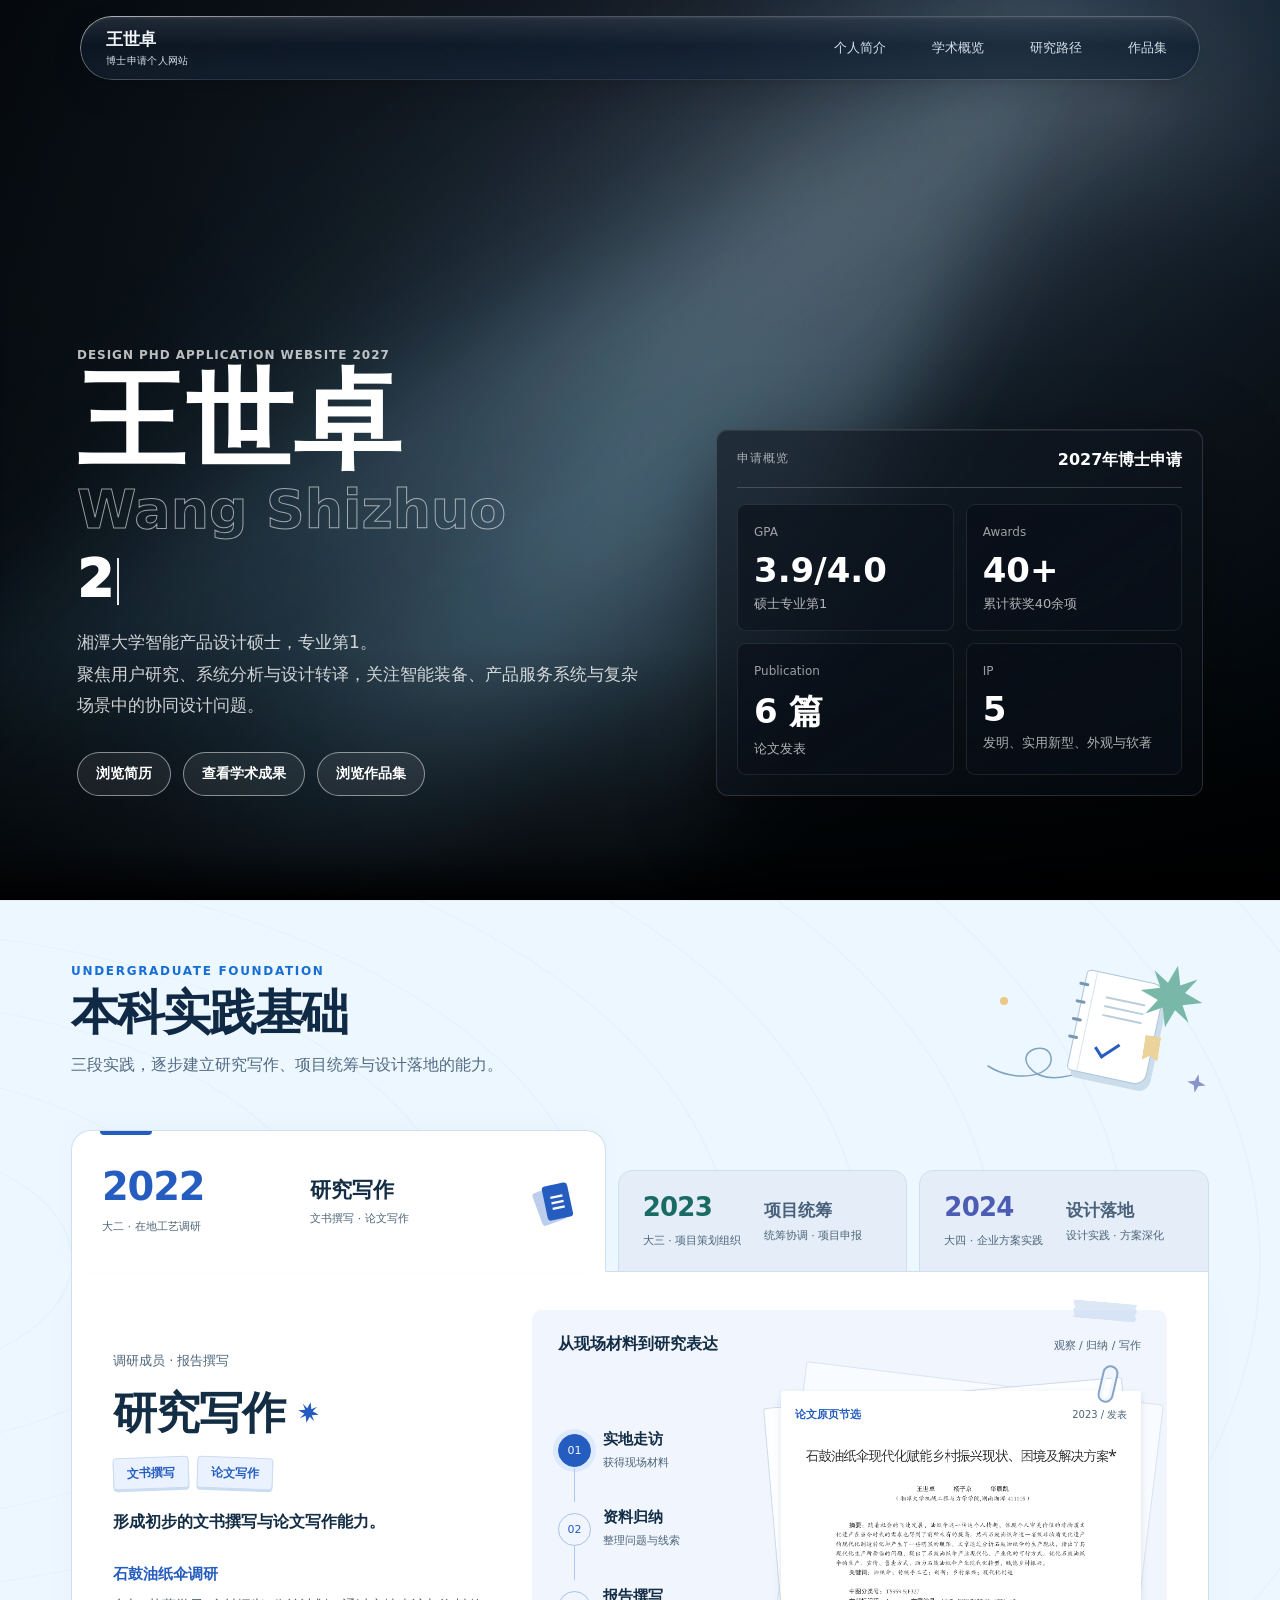
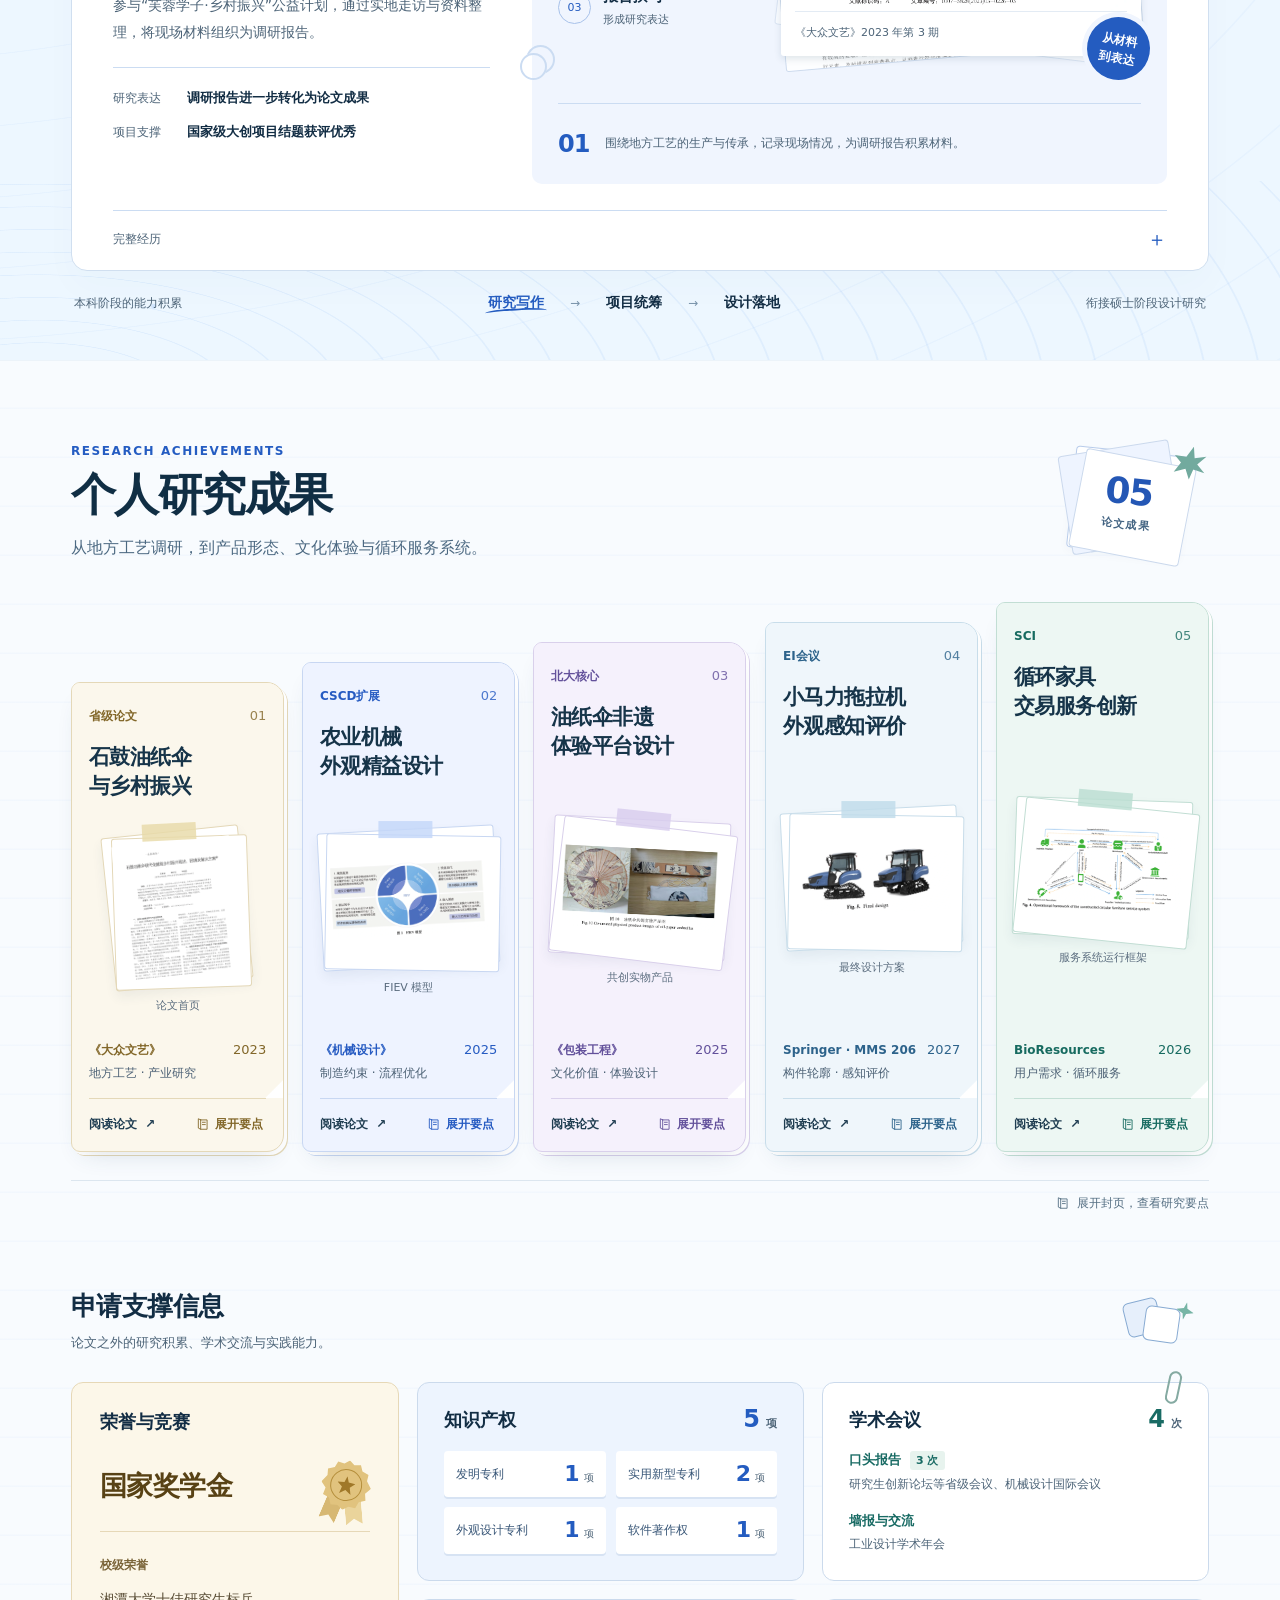
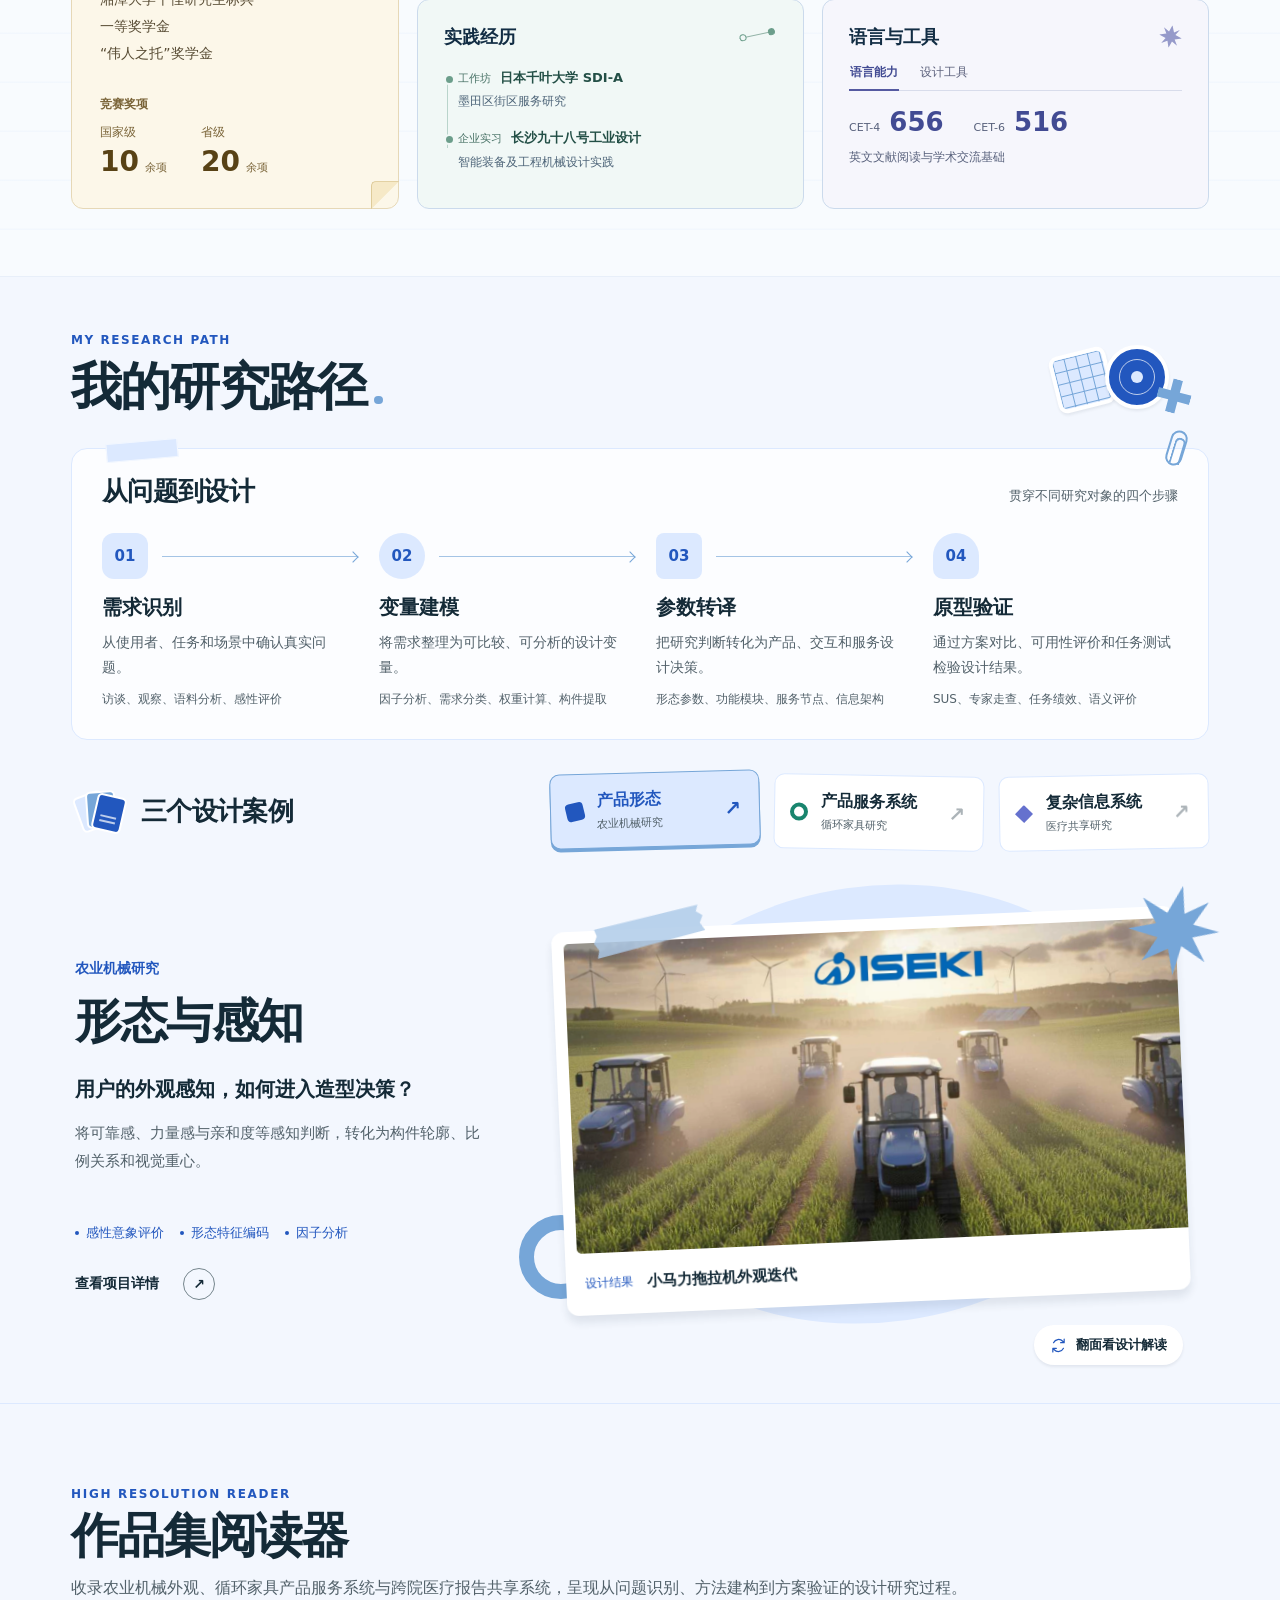
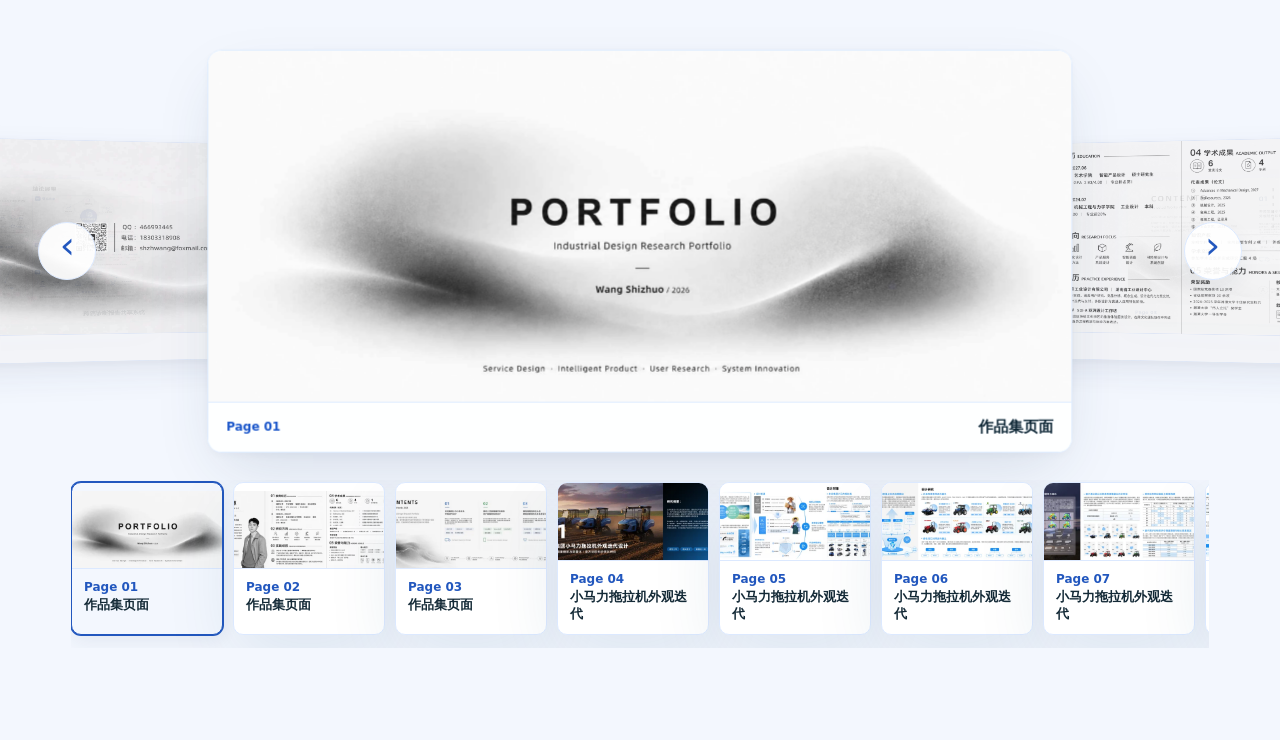
==== commit f7c2f995: "Publish updated portfolio sections and liquid glass navigation" ====
--- a/portfolio.html
+++ b/portfolio.html
@@ -1,560 +1,665 @@
-<!doctype html>
-<html lang="zh-CN">
-<head>
-  <meta charset="utf-8">
-  <meta name="viewport" content="width=device-width, initial-scale=1">
-  <meta name="description" content="王世卓博士申请个人网站，聚焦真实问题识别、变量建模、设计参数转译与复杂系统验证。">
-  <title>王世卓博士申请个人网站</title>
-  <link rel="stylesheet" href="styles.css">
-  <link rel="stylesheet" href="final-overrides.css?v=evidence-board-base">
-  <link rel="stylesheet" href="academic-evidence-board.css?v=4">
-  <link rel="stylesheet" href="unified-section-backgrounds.css?v=23">
-  <link rel="stylesheet" href="primary-interactions-v1.css?v=1">
-  <link rel="stylesheet" href="research-lab-interactions-v2.css?v=f555dbc34d80">
-  <link rel="stylesheet" href="motion-choreography-v1.css?v=3">
-  <link rel="stylesheet" href="site-update-20260915.css?v=7f88f877670d">
-  <link rel="stylesheet" href="desktop-adapt.css?v=4fabaf2221fd">
-  <link rel="stylesheet" href="support-pressure.css?v=248d488c09d0">
-  <link rel="stylesheet" href="research-playground.css?v=a97602cc77d7">
-</head>
-<body class="desktop-responsive">
-  <div class="cursor-light" aria-hidden="true"></div>
-  <div class="scroll-progress" aria-hidden="true"></div>
-
-  <header class="topbar" aria-label="主导航">
-    <a class="brand" href="#top">
-      <strong>王世卓</strong>
-      <span>博士申请个人网站</span>
-    </a>
-    <nav class="nav-links">
-      <a href="#profile">个人简介</a>
-      <a href="#evidence">学术概览</a>
-      <a href="#research">研究路径</a>
-      <a href="#reader">作品集</a>
-    </nav>
-  </header>
-
-  <main id="top">
-    <section class="hero viewport-section" data-section="top">
-      <div class="hero-wall" aria-hidden="true">
-        <img src="assets/portfolio-20260915/hires/page-01.webp" alt="">
-        <img src="assets/portfolio-20260915/hires/page-09.webp" alt="">
-        <img src="assets/portfolio-20260915/hires/page-17.webp" alt="">
-        <img src="assets/portfolio-20260915/hires/page-25.webp" alt="">
-      </div>
-      <div class="hero-grid" aria-hidden="true"></div>
-        <canvas class="hero-rays" data-hero-light-field aria-hidden="true"></canvas>
-      <div class="hero-copy">
-        <p class="eyebrow">Design PhD Application Website 2027</p>
-        <h1 class="kinetic-title">
-          <span>王世卓</span>
-          <span>Wang Shizhuo</span>
-        </h1>
-        <p class="hero-subtitle hero-type-title typewriter-line">
-          <span data-hero-typewriter>2027年设计学博士申请</span>
-          <span class="typewriter-cursor" aria-hidden="true"></span>
-        </p>
-        <p class="hero-text">
-          湘潭大学智能产品设计硕士，专业第1。<br>
-          聚焦用户研究、系统分析与设计转译，关注智能装备、产品服务系统与复杂场景中的协同设计问题。
-        </p>
-        <div class="hero-actions">
-          <a class="button ghost" href="assets/documents/01-王世卓-湘潭大学-个人简历.pdf" target="_blank" rel="noopener noreferrer">浏览简历</a>
-          <a class="button ghost" href="#evidence">查看学术成果</a>
-          <a class="button ghost" href="#reader">浏览作品集</a>
-        </div>
-      </div>
-      <div class="hero-console" aria-label="申请概览">
-        <div class="console-head">
-          <span>申请概览</span>
-          <strong>2027年博士申请</strong>
-        </div>
-        <div class="signal-grid">
-          <article>
-            <span>GPA</span>
-            <strong class="countup-metric" data-countup data-count-target="3.9" data-count-decimals="1" data-count-suffix="/4.0" data-count-duration="1050" data-count-delay="0" aria-label="GPA 3.9/4.0">3.9/4.0</strong>
-            <p>硕士专业第1</p>
-          </article>
-          <article>
-            <span>Awards</span>
-            <strong class="countup-metric" data-countup data-count-target="40" data-count-suffix="+" data-count-duration="1100" data-count-delay="80" aria-label="累计获奖40余项">40+</strong>
-            <p>累计获奖40余项</p>
-          </article>
-          <article>
-            <span>Publication</span>
-            <strong class="countup-metric" data-countup data-count-target="6" data-count-suffix=" 篇" data-count-duration="920" data-count-delay="160" aria-label="论文发表6篇">6 篇</strong>
-            <p>论文发表</p>
-          </article>
-          <article>
-            <span>IP</span>
-            <strong class="countup-metric" data-countup data-count-target="5" data-count-duration="920" data-count-delay="240" aria-label="知识产权5项">5</strong>
-            <p>发明、实用新型、外观与软著</p>
-          </article>
-        </div>
-      </div>
-    </section>
-
-    <section class="profile-section undergraduate-foundation viewport-section" id="profile" data-section="profile">
-      <div class="foundation-inner">
-        <header class="foundation-header reveal">
-          <div>
-            <p class="foundation-kicker">Undergraduate Foundation</p>
-            <h2>本科实践基础</h2>
-          <p>本科阶段围绕在地工艺调研、项目策划组织与企业方案实践展开训练，逐步形成材料整理、研究写作、项目推进与设计落地能力，为硕士阶段用户研究、系统分析与设计转译奠定基础。</p>
-          </div>
-        </header>
-
-        <div class="foundation-path-wrap" aria-label="本科实践基础成长路径">
-          <svg class="foundation-path" viewBox="0 0 1460 1320" preserveAspectRatio="none" aria-hidden="true">
-            <path d="M 950 190 C 675 250, 610 340, 500 470 S 530 650, 820 745 S 870 955, 500 1060" />
-          </svg>
-
-          <article class="foundation-card foundation-card-01 reveal">
-            <i class="foundation-node" aria-hidden="true"></i>
-            <strong class="foundation-num">01</strong>
-            <h3>在地工艺调研</h3>
-            <p class="foundation-subtitle">2022｜芙蓉学子乡村振兴公益计划</p>
-            <p>本科二年级期间，作为调研成员和调研报告撰写人员参与首届“芙蓉学子·乡村振兴”公益计划并获得资助，围绕地方传统工艺、非遗传承与乡村文化实践开展实地走访、资料整理和报告撰写。报告后续进一步转化为论文成果，支撑一项国家级大学生创新创业训练计划项目结题获评优秀。</p>
-            <ul>
-              <li><b>场景观察</b>进入地方传统工艺与乡村文化实践现场，理解真实使用情境和发展问题。</li>
-              <li><b>材料整理</b>完成访谈资料、实践记录与背景材料整理，训练信息归纳和文本组织能力。</li>
-              <li><b>成果转化</b>将调研材料进一步转化为论文与项目支撑内容，形成早期研究表达经验。</li>
-            </ul>
-            <div class="foundation-tags"><span>实地走访</span><span>资料整理</span><span>报告撰写</span><span>非遗实践</span><span>成果转化</span></div>
-            <p class="foundation-note">形成从真实情境中识别问题，并将实践材料转化为研究表达的基础能力。</p>
-          </article>
-
-          <article class="foundation-card foundation-card-02 reveal">
-            <i class="foundation-node" aria-hidden="true"></i>
-            <strong class="foundation-num">02</strong>
-            <h3>项目策划组织</h3>
-            <p class="foundation-subtitle">2023｜唐小生文创工艺坊与笃行计划</p>
-            <p>本科三年级阶段作为校级创新创业学院入驻项目“唐小生文创工艺坊”负责人，承担项目文书撰写、材料组织、团队协调与成果梳理工作。2023年暑期，带领团队入选全国大中专学生“三下乡”乡村振兴“笃行计划”全国示范性团队，为湘潭大学首次入围的两支团队之一。</p>
-            <ul>
-              <li><b>方案策划</b>围绕项目目标、实践路径和成果形式完成方案组织与申报表达。</li>
-              <li><b>团队协同</b>统筹成员分工、资源对接和阶段推进，形成基本项目执行能力。</li>
-              <li><b>成果呈现</b>将实践内容、文创成果和项目材料整合为可申报、可展示的成果体系。</li>
-            </ul>
-            <div class="foundation-tags"><span>项目策划</span><span>文书撰写</span><span>团队协同</span><span>成果整理</span><span>示范团队</span></div>
-            <p class="foundation-note">形成从项目构想到申报表达、组织推进和成果呈现的综合实践能力。</p>
-          </article>
-
-          <article class="foundation-card foundation-card-03 reveal">
-            <i class="foundation-node" aria-hidden="true"></i>
-            <strong class="foundation-num">03</strong>
-            <h3>企业方案实践</h3>
-            <p class="foundation-subtitle">2024｜N98工业设计实习与智能装备设计</p>
-            <p>本科四年级进入长沙九十八号工业设计有限公司实习，参与企业真实设计项目，接触智能装备与工程机械类产品设计流程。围绕尚水智能锂电池设备开展外观设计与方案优化，完成十余款方案推敲，多款方案被企业采用，并协助完成项目调研、方案推演、效果表达和设计交付等流程工作。</p>
-            <ul>
-              <li><b>项目参与</b>进入企业真实设计流程，理解工业产品设计中的用户需求、工程条件与交付约束。</li>
-              <li><b>方案推演</b>围绕智能装备外观与产品语义完成多轮方案比较、造型优化和细节深化。</li>
-              <li><b>设计交付</b>参与调研、建模、渲染、表达与交付跟进，积累面向落地的设计实践经验。</li>
-            </ul>
-            <div class="foundation-tags"><span>企业项目</span><span>智能装备</span><span>方案推演</span><span>外观优化</span><span>设计交付</span></div>
-            <p class="foundation-note">形成面向企业约束的产品造型判断、工程边界意识和方案落地能力。</p>
-          </article>
-
-          <article class="foundation-card foundation-card-04 reveal">
-            <i class="foundation-node" aria-hidden="true"></i>
-            <strong class="foundation-num">04</strong>
-            <h3>能力基底形成</h3>
-            <p class="foundation-subtitle">本科阶段能力归纳</p>
-            <p>本科阶段的三类经历共同构成后续研究发展的能力基底。在地工艺调研训练了真实问题识别、材料整理与研究写作能力；项目策划组织训练了文书表达、资源整合与团队协同能力；企业方案实践训练了面向工程约束的方案推演与设计交付能力。进入硕士阶段后，这些基础进一步转化为用户研究、系统分析、产品服务系统构建与设计参数转译能力。</p>
-            <ul>
-              <li><b>研究基础</b>具备从现实情境进入研究问题的意识，能够完成资料整理、问题归纳和成果转化。</li>
-              <li><b>组织基础</b>具备项目策划、申报写作和团队协同经验，能够推动项目从构想到执行。</li>
-              <li><b>设计基础</b>具备企业项目参与、智能装备方案推演和设计交付经验，能够理解设计落地中的工程约束。</li>
-            </ul>
-            <div class="foundation-tags"><span>研究写作</span><span>项目组织</span><span>设计实践</span><span>成果转化</span><span>能力生成</span></div>
-            <p class="foundation-note">本科阶段经历构成后续设计研究、系统分析与博士阶段课题深化的实践基础。</p>
-          </article>
-        </div>
-
-      </div>
-    </section>
-
-    <section class="evidence-section viewport-section" id="evidence" data-section="evidence">
-      <div class="section-heading reveal">
-        <p class="eyebrow">Academic Profile</p>
-        <h2>学术训练、研究成果与博士准备</h2>
-        <p>把简历中与博士申请直接相关的内容集中呈现，方便快速判断研究基础、方法训练和持续深造的准备度。</p>
-      </div>
-      <div class="evidence-grid">
-        <article class="evidence-timeline reveal">
-          <div class="timeline-item">
-            <span>01</span>
-            <strong>教育与排名</strong>
-            <p>湘潭大学艺术学院智能产品设计方向硕士，推免入学，GPA 3.9/4.0，专业第1。<br>本科阶段为湘潭大学工业设计专业，Top 20%。</p>
-          </div>
-          <div class="timeline-item">
-            <span>02</span>
-            <strong>研究方向</strong>
-            <p>关注真实问题识别、变量建模和设计参数转译，核心问题是如何把复杂场景转化为可推导的设计判断。</p>
-          </div>
-          <div class="timeline-item">
-            <span>03</span>
-            <strong>方法训练</strong>
-            <p>具备用户研究、问卷设计、信效度检验、多元统计和聚类分析基础，能够完成实验设计、数据解释和方案推导。</p>
-          </div>
-          <div class="timeline-item">
-            <span>04</span>
-            <strong>博士准备</strong>
-            <p>在智能装备、服务系统和医疗信息项目中持续训练问题识别、参数推导与方案验证能力。</p>
-          </div>
-        </article>
-        <article class="resume-dossier reveal" aria-label="个人研究成果">
-          <div class="dossier-head">
-            <span>Research Achievements</span>
-            <strong>个人研究成果</strong>
-            <p>集中呈现与博士申请直接相关的成果、经历与能力，便于快速了解我的研究基础和发展方向。</p>
-            <div class="dossier-tags" aria-label="核心履历数据">
-              <span>GPA 3.9/4.0</span>
-              <span>专业第1</span>
-              <span>论文 5 篇</span>
-              <span>知识产权 5 项</span>
-            </div>
-          </div>
-          <div class="dossier-grid">
-            <section>
-              <span>论文发表 5 篇</span>
-              <ul class="paper-list" id="paper-achievements">
-                <li>
-                  <strong><a href="publications.html#paper-circular-furniture">Innovation of the Circular Transaction Service Mode of Furniture Products Oriented by User Demand</a></strong>
-                  <em>BioResources, 2026, 21(1): 1725-1746；通讯作者</em>
-                  <small class="paper-meta">研究对象：家具循环交易服务系统｜主要方法：用户需求分析、产品服务系统建模｜能力指向：多主体服务关系与系统模式构建</small>
-                  <span class="paper-actions">
-                    <a href="publications.html#paper-circular-furniture">研究贡献</a>
-                    <a href="https://bioresources.cnr.ncsu.edu/resources/innovation-of-the-circular-transaction-service-mode-of-furniture-products-oriented-by-user-demand/" target="_blank" rel="noopener noreferrer">官方全文</a>
-                  </span>
-                </li>
-                <li>
-                  <strong><a href="publications.html#paper-lean-agri-machinery">制造约束下的农业机械外观精益设计方法</a></strong>
-                  <em>《机械设计》，2025，42(12)：84-90；通讯作者</em>
-                  <small class="paper-meta">研究对象：农业机械外观精益设计｜主要方法：制造约束分析、外观设计流程优化｜能力指向：工程约束下的产品形态转译</small>
-                  <span class="paper-actions">
-                    <a href="publications.html#paper-lean-agri-machinery">研究贡献</a>
-                  </span>
-                </li>
-                <li>
-                  <strong><a href="publications.html#paper-oil-paper-umbrella">价值感知视域下油纸伞非遗体验平台设计研究</a></strong>
-                  <em>《包装工程》，2025，46(22)：468-480；通讯作者</em>
-                  <small class="paper-meta">研究对象：油纸伞非遗体验平台｜主要方法：价值感知分析、体验流程设计｜能力指向：文化体验系统与服务触点组织</small>
-                  <span class="paper-actions">
-                    <a href="publications.html#paper-oil-paper-umbrella">研究贡献</a>
-                  </span>
-                </li>
-                <li>
-                  <strong><a href="publications.html#paper-tractor-evaluation">Research on the Appearance Evaluation Factors of Small Horsepower Tractors-Based on Component Contour Extraction</a></strong>
-                  <em>Advances in Mechanical Design, Springer, 2027, MMS 206: 1519-1534；EI会议论文；通讯作者</em>
-                  <small class="paper-meta">研究对象：小马力拖拉机外观｜主要方法：构件轮廓提取、用户感知评价｜能力指向：产品形态变量识别与量化评价</small>
-                  <span class="paper-actions">
-                    <a href="publications.html#paper-tractor-evaluation">研究贡献</a>
-                    <a href="https://doi.org/10.1007/978-981-95-7904-4_109" target="_blank" rel="noopener noreferrer">DOI</a>
-                  </span>
-                </li>
-                <li>
-                  <strong><a href="publications.html#paper-rural-umbrella">石鼓油纸伞现代化赋能乡村振兴现状、困境及解决方案</a></strong>
-                  <em>《大众文艺》，2023(03)：226-228</em>
-                  <small class="paper-meta">研究对象：石鼓油纸伞产业与乡村振兴｜主要方法：现状调研、困境归纳、策略梳理｜能力指向：地域产业问题识别与设计介入判断</small>
-                  <span class="paper-actions">
-                    <a href="publications.html#paper-rural-umbrella">研究贡献</a>
-                  </span>
-                </li>
-              </ul>
-            </section>
-            <div class="support-matrix" id="support-matrix" aria-labelledby="support-matrix-title">
-              <header class="support-matrix-head">
-                <strong id="support-matrix-title">申请支撑信息</strong>
-                <p class="support-matrix-note">呈现论文成果之外的知识产权、学术交流、实践经历与综合能力。</p>
-              </header>
-              <section>
-                <span>知识产权 <b>5</b> 项</span>
-                <dl class="support-copy-list">
-                  <div><dt>专利授权</dt><dd>发明专利 1 项、实用新型专利 2 项</dd></div>
-                  <div><dt aria-label="外观设计专利与软件著作权"></dt><dd>外观设计专利 1 项、软件著作权 1 项</dd></div>
-                </dl>
-              </section>
-              <section>
-                <span>学术会议 <b>4</b> 次</span>
-                <dl class="support-copy-list">
-                  <div><dt>口头报告</dt><dd>研究生创新论坛等省级会议，共 2 次</dd></div>
-                  <div><dt>学术交流</dt><dd>工业设计学术年会、机械设计国际会议，墙报及口头交流</dd></div>
-                </dl>
-              </section>
-              <section>
-                <span>实践经历</span>
-                <dl class="support-copy-list">
-                  <div><dt>工作坊</dt><dd>日本千叶大学 SDI-A 工作坊，研究墨田区街区服务</dd></div>
-                  <div><dt>企业实习</dt><dd>长沙九十八号工业设计实习，参与智能装备及工程机械设计</dd></div>
-                </dl>
-              </section>
-              <section>
-                <span>荣誉与竞赛</span>
-                <dl class="support-copy-list support-copy-list-honors">
-                  <div><dt>校级荣誉</dt><dd>十佳研究生标兵、一等奖学金、“伟人之托”奖学金</dd></div>
-                  <div><dt>竞赛奖项</dt><dd>国家级奖项 10 余项、省级奖项 20 余项</dd></div>
-                </dl>
-              </section>
-              <section>
-                <span>语言与工具</span>
-                <dl class="support-copy-list">
-                  <div><dt>语言能力</dt><dd>CET-4 656、CET-6 516，具备英文文献阅读和学术交流基础</dd></div>
-                  <div><dt>设计工具</dt><dd>熟悉 Rhino、KeyShot，可完成方案推演、图表绘制与版面整合</dd></div>
-                </dl>
-              </section>
-            </div>
-          </div>
-        </article>
-      </div>
-    </section>
-
-    <section class="research-section viewport-section research-playground" id="research" data-section="research" data-desk-case="form" aria-labelledby="research-heading">
-      <div class="desk-inner">
-        <header class="desk-heading">
-          <div><p class="desk-kicker">MY RESEARCH PATH</p><h2 id="research-heading">我的研究路径<span class="desk-heading-dot" aria-hidden="true"></span></h2></div>
-          <div class="desk-heading-stickers" aria-hidden="true"><span class="desk-sticker-grid"></span><span class="desk-sticker-disc"></span><span class="desk-sticker-cross"></span></div>
-        </header>
-        <div class="desk-methods" id="research-method-chain" aria-labelledby="desk-methods-heading">
-          <span class="desk-paperclip" aria-hidden="true"></span>
-          <header><h3 id="desk-methods-heading">从问题到设计</h3><p>贯穿不同研究对象的四个步骤</p></header>
-          <ol><li><span class="desk-step-number" aria-hidden="true">01</span><h4>需求识别</h4><p>从使用者、任务和场景中确认真实问题。</p><small>访谈、观察、语料分析、感性评价</small></li><li><span class="desk-step-number" aria-hidden="true">02</span><h4>变量建模</h4><p>将需求整理为可比较、可分析的设计变量。</p><small>因子分析、需求分类、权重计算、构件提取</small></li><li><span class="desk-step-number" aria-hidden="true">03</span><h4>参数转译</h4><p>把研究判断转化为产品、交互和服务设计决策。</p><small>形态参数、功能模块、服务节点、信息架构</small></li><li><span class="desk-step-number" aria-hidden="true">04</span><h4>原型验证</h4><p>通过方案对比、可用性评价和任务测试检验设计结果。</p><small>SUS、专家走查、任务绩效、语义评价</small></li></ol>
-        </div>
-        <div class="desk-cases" role="group" aria-labelledby="desk-cases-heading">
-          <header class="desk-cases-heading">
-            <h3 id="desk-cases-heading"><span class="desk-case-stack" aria-hidden="true"><i></i><i></i><i></i></span><span>三个设计案例</span></h3>
-            <div class="desk-tabs" role="tablist" aria-label="选择研究视角"><button class="desk-tab" type="button" role="tab" id="desk-tab-form" aria-label="产品形态" aria-controls="desk-panel-form" aria-selected="true" tabindex="0" data-desk-tab="form"><span class="desk-glyph glyph-form" aria-hidden="true"></span><span class="desk-tab-copy"><span>产品形态</span><small>农业机械研究</small></span><span class="desk-tab-arrow" aria-hidden="true">↗</span></button><button class="desk-tab" type="button" role="tab" id="desk-tab-service" aria-label="产品服务系统" aria-controls="desk-panel-service" aria-selected="false" tabindex="-1" data-desk-tab="service"><span class="desk-glyph glyph-service" aria-hidden="true"></span><span class="desk-tab-copy"><span>产品服务系统</span><small>循环家具研究</small></span><span class="desk-tab-arrow" aria-hidden="true">↗</span></button><button class="desk-tab" type="button" role="tab" id="desk-tab-information" aria-label="复杂信息系统" aria-controls="desk-panel-information" aria-selected="false" tabindex="-1" data-desk-tab="information"><span class="desk-glyph glyph-information" aria-hidden="true"></span><span class="desk-tab-copy"><span>复杂信息系统</span><small>医疗共享研究</small></span><span class="desk-tab-arrow" aria-hidden="true">↗</span></button></div>
-          </header>
-          <div class="desk-stage"><article class="desk-panel" id="desk-panel-form" role="tabpanel" aria-labelledby="desk-tab-form" data-desk-panel="form">
-        <div class="desk-copy">
-          <p class="desk-study-label">农业机械研究</p>
-          <h4 class="desk-case-title">形态与感知</h4>
-          <p class="desk-question">用户的外观感知，如何进入造型决策？</p>
-          <p class="desk-description">将可靠感、力量感与亲和度等感知判断，转化为构件轮廓、比例关系和视觉重心。</p>
-          <ul class="desk-method-tags" aria-label="研究方法"><li>感性意象评价</li><li>形态特征编码</li><li>因子分析</li></ul>
-          <a class="desk-project-link" href="projects.html?project=tractor">查看项目详情<span aria-hidden="true">↗</span></a>
-        </div>
-        <div class="desk-visual">
-          <span class="desk-halo" aria-hidden="true"></span>
-          <svg class="desk-spark" viewBox="0 0 100 100" aria-hidden="true" focusable="false"><path d="M50 0L58 30L82 12L70 40L100 42L72 54L91 78L62 66L59 100L48 72L22 91L34 62L0 59L29 47L9 22L39 33Z" fill="currentColor"/></svg>
-          <span class="desk-orbit" aria-hidden="true"></span>
-          <div class="desk-photo">
-            <span class="desk-photo-tape" aria-hidden="true"></span>
-            <div class="desk-photo-rotor">
-              <figure class="desk-face desk-front" aria-hidden="false">
-                <a href="assets/research-visuals/project-tractor.webp" target="_blank" rel="noopener" aria-label="放大井关小马力拖拉机外观迭代方案场景展示"><img src="assets/research-visuals/project-tractor.webp" alt="井关小马力拖拉机外观迭代方案场景展示" width="1600" height="900" loading="lazy" decoding="async"><span class="desk-image-zoom" aria-hidden="true">↗</span></a>
-                <figcaption><span>设计结果</span><strong>小马力拖拉机外观迭代</strong></figcaption>
-              </figure>
-              <div class="desk-face desk-back desk-design" aria-hidden="true" inert>
-      <header class="desk-design-heading"><h5>设计解读</h5><span>点击要点查看细节</span></header>
-      <div class="desk-design-body"><div class="desk-detail-tabs" role="tablist" aria-label="设计要点" aria-orientation="vertical"><button type="button" class="desk-detail-tab" role="tab" id="detail-tab-form-0" aria-controls="detail-view-form-0" aria-selected="true" tabindex="0"><span class="desk-detail-title">家族识别<span aria-hidden="true">↗</span></span><span class="desk-detail-description">延续井关蓝、深灰底座与两侧标识，使新方案保持品牌辨识度。</span></button><button type="button" class="desk-detail-tab" role="tab" id="detail-tab-form-1" aria-controls="detail-view-form-1" aria-selected="false" tabindex="-1"><span class="desk-detail-title">前脸秩序<span aria-hidden="true">↗</span></span><span class="desk-detail-description">统一灯具、格栅与机罩的轮廓关系，组织前脸的层次与整体性。</span></button><button type="button" class="desk-detail-tab" role="tab" id="detail-tab-form-2" aria-controls="detail-view-form-2" aria-selected="false" tabindex="-1"><span class="desk-detail-title">体量与重心<span aria-hidden="true">↗</span></span><span class="desk-detail-description">通过整体机罩与下部深色构件，强化整车稳定的视觉支撑。</span></button></div><div class="desk-detail-images"><figure class="desk-detail-view" id="detail-view-form-0" role="tabpanel" aria-labelledby="detail-tab-form-0">
-          <a class="desk-detail-image" href="assets/portfolio-20260915/hires/page-09.webp" target="_blank" rel="noopener" data-zoom-title="井关品牌视觉特征 · 作品集第 9 页" aria-label="放大井关品牌视觉特征原图">
-            <span class="desk-detail-crop" style="--crop-ratio:483/382;--crop-width:1.264398;--image-width:424.01656%;--image-height:217.80105%;--image-left:-324.01656%;--image-top:-32.72251%"><img src="assets/portfolio-20260915/hires/page-09.webp" width="2880" height="1170" alt="井关品牌视觉特征" loading="lazy" decoding="async"></span>
-            <span class="desk-image-zoom" aria-hidden="true">↗</span>
-          </a><figcaption>井关品牌视觉特征</figcaption>
-        </figure><figure class="desk-detail-view" id="detail-view-form-1" role="tabpanel" aria-labelledby="detail-tab-form-1" hidden>
-          <a class="desk-detail-image" href="assets/portfolio-20260915/hires/page-10.webp" target="_blank" rel="noopener" data-zoom-title="前脸与构件关系 · 作品集第 10 页" aria-label="放大前脸与构件关系原图">
-            <span class="desk-detail-crop" style="--crop-ratio:407/520;--crop-width:0.782692;--image-width:503.19410%;--image-height:160.00000%;--image-left:-199.01720%;--image-top:-57.69231%"><img src="assets/portfolio-20260915/hires/page-10.webp" width="2880" height="1170" alt="前脸与构件关系" loading="lazy" decoding="async"></span>
-            <span class="desk-image-zoom" aria-hidden="true">↗</span>
-          </a><figcaption>前脸与构件关系</figcaption>
-        </figure><figure class="desk-detail-view" id="detail-view-form-2" role="tabpanel" aria-labelledby="detail-tab-form-2" hidden>
-          <a class="desk-detail-image" href="assets/portfolio-20260915/hires/page-10.webp" target="_blank" rel="noopener" data-zoom-title="机罩体量与下部支撑 · 作品集第 10 页" aria-label="放大机罩体量与下部支撑原图">
-            <span class="desk-detail-crop" style="--crop-ratio:483/420;--crop-width:1.150000;--image-width:424.01656%;--image-height:198.09524%;--image-left:-324.01656%;--image-top:-65.47619%"><img src="assets/portfolio-20260915/hires/page-10.webp" width="2880" height="1170" alt="机罩体量与下部支撑" loading="lazy" decoding="async"></span>
-            <span class="desk-image-zoom" aria-hidden="true">↗</span>
-          </a><figcaption>机罩体量与下部支撑</figcaption>
-        </figure></div></div>
-    </div>
-            </div>
-          </div>
-          <div class="desk-flip-controls"><button type="button" class="desk-flip" aria-pressed="false" aria-label="翻面查看设计解读"><svg viewBox="0 0 24 24" aria-hidden="true"><path d="M5 8a8 8 0 0 1 13-2l2 2M20 3v5h-5M19 16A8 8 0 0 1 6 18l-2-2M4 21v-5h5"/></svg><span>翻面看设计解读</span></button></div>
-        </div>
-      </article><article class="desk-panel" id="desk-panel-service" role="tabpanel" aria-labelledby="desk-tab-service" data-desk-panel="service" hidden>
-        <div class="desk-copy">
-          <p class="desk-study-label">循环家具研究</p>
-          <h4 class="desk-case-title">需求与服务</h4>
-          <p class="desk-question">分散的交易需求，如何组织成循环服务？</p>
-          <p class="desk-description">以需求分类和权重排序确定服务重点，衔接检测、翻新、物流与售后。</p>
-          <ul class="desk-method-tags" aria-label="研究方法"><li>SIVA 需求提取</li><li>Kano 分类</li><li>AHP 排序</li></ul>
-          <a class="desk-project-link" href="projects.html?project=furniture">查看项目详情<span aria-hidden="true">↗</span></a>
-        </div>
-        <div class="desk-visual">
-          <span class="desk-halo" aria-hidden="true"></span>
-          <svg class="desk-spark" viewBox="0 0 100 100" aria-hidden="true" focusable="false"><path d="M50 0L58 30L82 12L70 40L100 42L72 54L91 78L62 66L59 100L48 72L22 91L34 62L0 59L29 47L9 22L39 33Z" fill="currentColor"/></svg>
-          <span class="desk-orbit" aria-hidden="true"></span>
-          <div class="desk-photo">
-            <span class="desk-photo-tape" aria-hidden="true"></span>
-            <div class="desk-photo-rotor">
-              <figure class="desk-face desk-front" aria-hidden="false">
-                <a href="assets/research-visuals/project-furniture.webp" target="_blank" rel="noopener" aria-label="放大二手家具循环服务系统的手机界面设计"><img src="assets/research-visuals/project-furniture.webp" alt="二手家具循环服务系统的手机界面设计" width="1600" height="900" loading="lazy" decoding="async"><span class="desk-image-zoom" aria-hidden="true">↗</span></a>
-                <figcaption><span>设计结果</span><strong>二手家具循环服务系统</strong></figcaption>
-              </figure>
-              <div class="desk-face desk-back desk-design" aria-hidden="true" inert>
-      <header class="desk-design-heading"><h5>设计解读</h5><span>点击要点查看细节</span></header>
-      <div class="desk-design-body"><div class="desk-detail-tabs" role="tablist" aria-label="设计要点" aria-orientation="vertical"><button type="button" class="desk-detail-tab" role="tab" id="detail-tab-service-0" aria-controls="detail-view-service-0" aria-selected="true" tabindex="0"><span class="desk-detail-title">检索与筛选<span aria-hidden="true">↗</span></span><span class="desk-detail-description">以品类、价格与成色组织检索条件，帮助用户缩小家具选择范围。</span></button><button type="button" class="desk-detail-tab" role="tab" id="detail-tab-service-1" aria-controls="detail-view-service-1" aria-selected="false" tabindex="-1"><span class="desk-detail-title">成色与估值<span aria-hidden="true">↗</span></span><span class="desk-detail-description">在商品详情集中呈现成色、质检与价格信息，支持交易判断。</span></button><button type="button" class="desk-detail-tab" role="tab" id="detail-tab-service-2" aria-controls="detail-view-service-2" aria-selected="false" tabindex="-1"><span class="desk-detail-title">服务协同<span aria-hidden="true">↗</span></span><span class="desk-detail-description">把配送、翻新与回收接入平台，衔接购买后的服务与再次流通。</span></button></div><div class="desk-detail-images"><figure class="desk-detail-view" id="detail-view-service-0" role="tabpanel" aria-labelledby="detail-tab-service-0">
-          <a class="desk-detail-image" href="assets/portfolio-20260915/hires/page-17.webp" target="_blank" rel="noopener" data-zoom-title="用户端家具检索界面 · 作品集第 17 页" aria-label="放大用户端家具检索界面原图">
-            <span class="desk-detail-crop" style="--crop-ratio:246/416;--crop-width:0.591346;--image-width:832.52033%;--image-height:200.00000%;--image-left:-487.80488%;--image-top:-36.05769%"><img src="assets/portfolio-20260915/hires/page-17.webp" width="2880" height="1170" alt="用户端家具检索界面" loading="lazy" decoding="async"></span>
-            <span class="desk-image-zoom" aria-hidden="true">↗</span>
-          </a><figcaption>用户端家具检索界面</figcaption>
-        </figure><figure class="desk-detail-view" id="detail-view-service-1" role="tabpanel" aria-labelledby="detail-tab-service-1" hidden>
-          <a class="desk-detail-image" href="assets/portfolio-20260915/hires/page-17.webp" target="_blank" rel="noopener" data-zoom-title="商品详情与价格呈现 · 作品集第 17 页" aria-label="放大商品详情与价格呈现原图">
-            <span class="desk-detail-crop" style="--crop-ratio:282/274;--crop-width:1.029197;--image-width:726.24113%;--image-height:303.64964%;--image-left:-386.52482%;--image-top:-203.64964%"><img src="assets/portfolio-20260915/hires/page-17.webp" width="2880" height="1170" alt="商品详情与价格呈现" loading="lazy" decoding="async"></span>
-            <span class="desk-image-zoom" aria-hidden="true">↗</span>
-          </a><figcaption>商品详情与价格呈现</figcaption>
-        </figure><figure class="desk-detail-view" id="detail-view-service-2" role="tabpanel" aria-labelledby="detail-tab-service-2" hidden>
-          <a class="desk-detail-image" href="assets/portfolio-20260915/hires/page-16.webp" target="_blank" rel="noopener" data-zoom-title="线上平台与线下服务关系 · 作品集第 16 页" aria-label="放大线上平台与线下服务关系原图">
-            <span class="desk-detail-crop" style="--crop-ratio:500/543;--crop-width:0.920810;--image-width:409.60000%;--image-height:153.22284%;--image-left:-306.00000%;--image-top:-45.11971%"><img src="assets/portfolio-20260915/hires/page-16.webp" width="2880" height="1170" alt="线上平台与线下服务关系" loading="lazy" decoding="async"></span>
-            <span class="desk-image-zoom" aria-hidden="true">↗</span>
-          </a><figcaption>线上平台与线下服务关系</figcaption>
-        </figure></div></div>
-    </div>
-            </div>
-          </div>
-          <div class="desk-flip-controls"><button type="button" class="desk-flip" aria-pressed="false" aria-label="翻面查看设计解读"><svg viewBox="0 0 24 24" aria-hidden="true"><path d="M5 8a8 8 0 0 1 13-2l2 2M20 3v5h-5M19 16A8 8 0 0 1 6 18l-2-2M4 21v-5h5"/></svg><span>翻面看设计解读</span></button></div>
-        </div>
-      </article><article class="desk-panel" id="desk-panel-information" role="tabpanel" aria-labelledby="desk-tab-information" data-desk-panel="information" hidden>
-        <div class="desk-copy">
-          <p class="desk-study-label">医疗共享研究</p>
-          <h4 class="desk-case-title">信息与协同</h4>
-          <p class="desk-question">跨院报告共享，如何兼顾可信与可控？</p>
-          <p class="desk-description">围绕来源核验、患者授权与访问记录，建立多主体之间的任务关系和权限边界。</p>
-          <ul class="desk-method-tags" aria-label="研究方法"><li>多主体需求</li><li>QFD 转译</li><li>任务评价</li></ul>
-          <a class="desk-project-link" href="projects.html?project=medical">查看项目详情<span aria-hidden="true">↗</span></a>
-        </div>
-        <div class="desk-visual">
-          <span class="desk-halo" aria-hidden="true"></span>
-          <svg class="desk-spark" viewBox="0 0 100 100" aria-hidden="true" focusable="false"><path d="M50 0L58 30L82 12L70 40L100 42L72 54L91 78L62 66L59 100L48 72L22 91L34 62L0 59L29 47L9 22L39 33Z" fill="currentColor"/></svg>
-          <span class="desk-orbit" aria-hidden="true"></span>
-          <div class="desk-photo">
-            <span class="desk-photo-tape" aria-hidden="true"></span>
-            <div class="desk-photo-rotor">
-              <figure class="desk-face desk-front" aria-hidden="false">
-                <a href="assets/research-visuals/project-medical.webp" target="_blank" rel="noopener" aria-label="放大跨院诊断报告共享系统的患者端界面设计"><img src="assets/research-visuals/project-medical.webp" alt="跨院诊断报告共享系统的患者端界面设计" width="1600" height="900" loading="lazy" decoding="async"><span class="desk-image-zoom" aria-hidden="true">↗</span></a>
-                <figcaption><span>设计结果</span><strong>跨院诊断报告共享原型</strong></figcaption>
-              </figure>
-              <div class="desk-face desk-back desk-design" aria-hidden="true" inert>
-      <header class="desk-design-heading"><h5>设计解读</h5><span>点击要点查看细节</span></header>
-      <div class="desk-design-body"><div class="desk-detail-tabs" role="tablist" aria-label="设计要点" aria-orientation="vertical"><button type="button" class="desk-detail-tab" role="tab" id="detail-tab-information-0" aria-controls="detail-view-information-0" aria-selected="true" tabindex="0"><span class="desk-detail-title">报告查找<span aria-hidden="true">↗</span></span><span class="desk-detail-description">按时间、医院和类型归集检查报告，帮助患者找到跨院就诊所需资料。</span></button><button type="button" class="desk-detail-tab" role="tab" id="detail-tab-information-1" aria-controls="detail-view-information-1" aria-selected="false" tabindex="-1"><span class="desk-detail-title">来源核验<span aria-hidden="true">↗</span></span><span class="desk-detail-description">集中呈现报告来源、核验状态与互认提示，便于判断信息的使用条件。</span></button><button type="button" class="desk-detail-tab" role="tab" id="detail-tab-information-2" aria-controls="detail-view-information-2" aria-selected="false" tabindex="-1"><span class="desk-detail-title">共享授权<span aria-hidden="true">↗</span></span><span class="desk-detail-description">让患者选择报告范围并设置访问权限，将共享边界落实到具体操作。</span></button></div><div class="desk-detail-images"><figure class="desk-detail-view" id="detail-view-information-0" role="tabpanel" aria-labelledby="detail-tab-information-0">
-          <a class="desk-detail-image" href="assets/portfolio-20260915/hires/page-25.webp" target="_blank" rel="noopener" data-zoom-title="我的报告 · 分类与索引 · 作品集第 25 页" aria-label="放大我的报告 · 分类与索引原图">
-            <span class="desk-detail-crop" style="--crop-ratio:177/340;--crop-width:0.520588;--image-width:1157.06215%;--image-height:244.70588%;--image-left:-548.02260%;--image-top:-85.88235%"><img src="assets/portfolio-20260915/hires/page-25.webp" width="2880" height="1170" alt="我的报告 · 分类与索引" loading="lazy" decoding="async"></span>
-            <span class="desk-image-zoom" aria-hidden="true">↗</span>
-          </a><figcaption>我的报告 · 分类与索引</figcaption>
-        </figure><figure class="desk-detail-view" id="detail-view-information-1" role="tabpanel" aria-labelledby="detail-tab-information-1" hidden>
-          <a class="desk-detail-image" href="assets/portfolio-20260915/hires/page-25.webp" target="_blank" rel="noopener" data-zoom-title="可信报告 · 核验与状态 · 作品集第 25 页" aria-label="放大可信报告 · 核验与状态原图">
-            <span class="desk-detail-crop" style="--crop-ratio:177/341;--crop-width:0.519062;--image-width:1157.06215%;--image-height:243.98827%;--image-left:-770.62147%;--image-top:-86.21701%"><img src="assets/portfolio-20260915/hires/page-25.webp" width="2880" height="1170" alt="可信报告 · 核验与状态" loading="lazy" decoding="async"></span>
-            <span class="desk-image-zoom" aria-hidden="true">↗</span>
-          </a><figcaption>可信报告 · 核验与状态</figcaption>
-        </figure><figure class="desk-detail-view" id="detail-view-information-2" role="tabpanel" aria-labelledby="detail-tab-information-2" hidden>
-          <a class="desk-detail-image" href="assets/portfolio-20260915/hires/page-25.webp" target="_blank" rel="noopener" data-zoom-title="选择报告 · 授权范围 · 作品集第 25 页" aria-label="放大选择报告 · 授权范围原图">
-            <span class="desk-detail-crop" style="--crop-ratio:175/344;--crop-width:0.508721;--image-width:1170.28571%;--image-height:241.86047%;--image-left:-998.85714%;--image-top:-85.46512%"><img src="assets/portfolio-20260915/hires/page-25.webp" width="2880" height="1170" alt="选择报告 · 授权范围" loading="lazy" decoding="async"></span>
-            <span class="desk-image-zoom" aria-hidden="true">↗</span>
-          </a><figcaption>选择报告 · 授权范围</figcaption>
-        </figure></div></div>
-    </div>
-            </div>
-          </div>
-          <div class="desk-flip-controls"><button type="button" class="desk-flip" aria-pressed="false" aria-label="翻面查看设计解读"><svg viewBox="0 0 24 24" aria-hidden="true"><path d="M5 8a8 8 0 0 1 13-2l2 2M20 3v5h-5M19 16A8 8 0 0 1 6 18l-2-2M4 21v-5h5"/></svg><span>翻面看设计解读</span></button></div>
-        </div>
-      </article></div>
-        </div>
-        <noscript><p>研究项目：<a href="projects.html?project=tractor">农业机械</a> · <a href="projects.html?project=furniture">循环家具</a> · <a href="projects.html?project=medical">医疗共享</a></p></noscript>
-      </div>
-      <dialog class="desk-zoom" aria-labelledby="desk-zoom-title"><header><h3 id="desk-zoom-title">研究图像</h3><button type="button" class="desk-zoom-close" aria-label="关闭研究大图" autofocus>关闭<span aria-hidden="true">×</span></button></header><img alt=""></dialog>
-    </section>
-
-    <section class="reader-section viewport-section" id="reader" data-section="reader">
-      <div class="section-heading reveal">
-        <p class="eyebrow">High Resolution Reader</p>
-        <h2>作品集阅读器</h2>
-        <p>完整作品集共27页，收录农业机械外观、循环家具产品服务系统与跨院医疗报告共享系统，呈现从问题识别、方法建构到方案验证的设计研究过程。</p>
-      </div>
-      <div class="reader-stage reveal" aria-label="作品集大图阅读">
-        <button class="reader-nav reader-prev" type="button" aria-label="上一页">‹</button>
-        <div class="reader-carousel" id="reader-carousel" aria-live="polite"></div>
-        <button class="reader-nav reader-next" type="button" aria-label="下一页">›</button>
-      </div>
-      <div class="page-strip reveal" id="page-grid" aria-label="作品集页面缩略导航"></div>
-    </section>
-
-  </main>
-
-  <div class="lightbox" id="lightbox" aria-hidden="true" role="dialog" aria-label="高清页面查看器">
-    <button class="lightbox-close" type="button" aria-label="关闭">×</button>
-    <button class="lightbox-prev" type="button" aria-label="上一页">‹</button>
-    <figure>
-      <img id="lightbox-image" src="[data-uri]" alt="">
-      <figcaption id="lightbox-caption"></figcaption>
-    </figure>
-    <button class="lightbox-next" type="button" aria-label="下一页">›</button>
-  </div>
-
-  <button class="back-top" type="button" aria-label="返回顶部">↑</button>
-  <script>
-    (function initHeroTypewriter() {
-      const texts = [
-        "2027年设计学博士申请",
-        "智能产品设计研究",
-        "用户研究与系统分析",
-        "量化设计与参数转译",
-        "产品服务系统研究",
-        "复杂场景协同设计"
-      ];
-
-      const start = () => {
-        const target = document.querySelector("[data-hero-typewriter]");
-        if (!target || target.dataset.typewriterReady === "true") return;
-        target.dataset.typewriterReady = "true";
-
-        let textIndex = 0;
-        let charIndex = 0;
-        let isDeleting = false;
-
-        const TYPE_SPEED = 90;
-        const DELETE_SPEED = 48;
-        const HOLD_TIME = 1850;
-        const NEXT_DELAY = 240;
-
-        function tick() {
-          const currentText = texts[textIndex];
-
-          if (!isDeleting) {
-            charIndex += 1;
-            target.textContent = currentText.slice(0, charIndex);
-
-            if (charIndex >= currentText.length) {
-              isDeleting = true;
-              window.setTimeout(tick, HOLD_TIME);
-              return;
-            }
-
-            window.setTimeout(tick, TYPE_SPEED);
-            return;
-          }
-
-          charIndex -= 1;
-          target.textContent = currentText.slice(0, charIndex);
-
-          if (charIndex <= 0) {
-            isDeleting = false;
-            textIndex = (textIndex + 1) % texts.length;
-            window.setTimeout(tick, NEXT_DELAY);
-            return;
-          }
-
-          window.setTimeout(tick, DELETE_SPEED);
-        }
-
-        target.textContent = "";
-        tick();
-      };
-
-      if (document.readyState === "loading") {
-        document.addEventListener("DOMContentLoaded", start, { once: true });
-      } else {
-        start();
-      }
-    })();
-  </script>
-  <script src="hero-light.js"></script>
-  <script src="app.js?v=ce5735d82788"></script>
-  <script src="research-playground.js?v=36dd98210f72" defer></script>
-</body>
-</html>
+<!doctype html>
+<html lang="zh-CN">
+<head>
+  <meta charset="utf-8">
+  <meta name="viewport" content="width=device-width, initial-scale=1">
+  <meta name="description" content="王世卓博士申请个人网站，聚焦真实问题识别、变量建模、设计参数转译与复杂系统验证。">
+  <title>王世卓博士申请个人网站</title>
+  <link rel="stylesheet" href="styles.css">
+  <link rel="stylesheet" href="final-overrides.css?v=evidence-board-base">
+  <link rel="stylesheet" href="academic-evidence-board.css?v=4">
+  <link rel="stylesheet" href="unified-section-backgrounds.css?v=23">
+  <link rel="stylesheet" href="primary-interactions-v1.css?v=1">
+  <link rel="stylesheet" href="research-lab-interactions-v2.css?v=f555dbc34d80">
+  <link rel="stylesheet" href="motion-choreography-v1.css?v=3">
+  <link rel="stylesheet" href="site-update-20260915.css?v=7f88f877670d">
+  <link rel="stylesheet" href="desktop-adapt.css?v=4fabaf2221fd">
+  <link rel="stylesheet" href="support-pressure.css?v=248d488c09d0">
+  <link rel="stylesheet" href="research-playground.css?v=a97602cc77d7">
+  <link rel="stylesheet" href="support-notes.css?v=4213661631a0">
+  <link rel="stylesheet" href="foundation-atlas.css?v=0859dee58b93">
+  <link rel="stylesheet" href="research-folios.css?v=674935daa490">
+  <link rel="stylesheet" href="reader-palette.css?v=b66b221c3703">
+  <link rel="stylesheet" href="navigation-glass.css?v=76fa20e8d9a4">
+</head>
+<body class="desktop-responsive">
+  <div class="cursor-light" aria-hidden="true"></div>
+
+  <header class="topbar" aria-label="主导航">
+    <a class="brand" href="#top">
+      <strong>王世卓</strong>
+      <span>博士申请个人网站</span>
+    </a>
+    <nav class="nav-links" aria-label="页面章节">
+      <a href="#profile">个人简介</a>
+      <a href="#evidence">学术概览</a>
+      <a href="#research">研究路径</a>
+      <a href="#reader">作品集</a>
+    </nav>
+  </header>
+
+  <main id="top">
+    <section class="hero viewport-section" data-section="top">
+      <div class="hero-wall" aria-hidden="true">
+        <img src="assets/portfolio-20260915/hires/page-01.webp" alt="">
+        <img src="assets/portfolio-20260915/hires/page-09.webp" alt="">
+        <img src="assets/portfolio-20260915/hires/page-17.webp" alt="">
+        <img src="assets/portfolio-20260915/hires/page-25.webp" alt="">
+      </div>
+      <div class="hero-grid" aria-hidden="true"></div>
+        <canvas class="hero-rays" data-hero-light-field aria-hidden="true"></canvas>
+      <div class="hero-copy">
+        <p class="eyebrow">Design PhD Application Website 2027</p>
+        <h1 class="kinetic-title">
+          <span>王世卓</span>
+          <span>Wang Shizhuo</span>
+        </h1>
+        <p class="hero-subtitle hero-type-title typewriter-line">
+          <span data-hero-typewriter>2027年设计学博士申请</span>
+          <span class="typewriter-cursor" aria-hidden="true"></span>
+        </p>
+        <p class="hero-text">
+          湘潭大学智能产品设计硕士，专业第1。<br>
+          聚焦用户研究、系统分析与设计转译，关注智能装备、产品服务系统与复杂场景中的协同设计问题。
+        </p>
+        <div class="hero-actions">
+          <a class="button ghost" href="assets/documents/01-王世卓-湘潭大学-个人简历.pdf" target="_blank" rel="noopener noreferrer">浏览简历</a>
+          <a class="button ghost" href="#evidence">查看学术成果</a>
+          <a class="button ghost" href="#reader">浏览作品集</a>
+        </div>
+      </div>
+      <div class="hero-console" aria-label="申请概览">
+        <div class="console-head">
+          <span>申请概览</span>
+          <strong>2027年博士申请</strong>
+        </div>
+        <div class="signal-grid">
+          <article>
+            <span>GPA</span>
+            <strong class="countup-metric" data-countup data-count-target="3.9" data-count-decimals="1" data-count-suffix="/4.0" data-count-duration="1050" data-count-delay="0" aria-label="GPA 3.9/4.0">3.9/4.0</strong>
+            <p>硕士专业第1</p>
+          </article>
+          <article>
+            <span>Awards</span>
+            <strong class="countup-metric" data-countup data-count-target="40" data-count-suffix="+" data-count-duration="1100" data-count-delay="80" aria-label="累计获奖40余项">40+</strong>
+            <p>累计获奖40余项</p>
+          </article>
+          <article>
+            <span>Publication</span>
+            <strong class="countup-metric" data-countup data-count-target="6" data-count-suffix=" 篇" data-count-duration="920" data-count-delay="160" aria-label="论文发表6篇">6 篇</strong>
+            <p>论文发表</p>
+          </article>
+          <article>
+            <span>IP</span>
+            <strong class="countup-metric" data-countup data-count-target="5" data-count-duration="920" data-count-delay="240" aria-label="知识产权5项">5</strong>
+            <p>发明、实用新型、外观与软著</p>
+          </article>
+        </div>
+      </div>
+    </section>
+
+    <section class="profile-section undergraduate-foundation viewport-section foundation-atlas" id="profile" data-section="profile" data-practice="field" aria-labelledby="foundation-title">
+      <div class="foundation-inner">
+        <header class="foundation-header"><div>
+          <p class="foundation-kicker">Undergraduate Foundation</p>
+          <h2 id="foundation-title">本科实践基础</h2>
+          <p>三段实践，逐步建立研究写作、项目统筹与设计落地的能力。</p>
+        </div><div class="practice-header-mark" aria-hidden="true">
+          <svg class="practice-sketch-trail" viewBox="0 0 230 140" fill="none"><path d="M9 102c28 18 66 10 63-9-3-17-35-7-22 10 14 18 48 11 69-5"/><path d="m111 92 9 6-8 6"/><circle cx="25" cy="37" r="4"/></svg>
+          <div class="practice-notebook"><span class="notebook-binding"></span><span class="notebook-lines"></span><span class="notebook-check"></span><span class="notebook-corner"></span></div>
+          <span class="practice-sketch-star"></span><span class="practice-sketch-spark"></span>
+        </div></header>
+
+        <div class="practice-atlas">
+          <div class="practice-index" aria-label="按年份查看本科实践">
+            <button type="button" class="practice-tab is-active" id="practice-tab-field" data-practice="field" aria-controls="practice-field">
+              <span class="practice-year">2022<span>大二 · 在地工艺调研</span></span>
+              <span class="practice-tab-title">研究写作<small>文书撰写 · 论文写作</small></span>
+              <span class="practice-tab-symbol symbol-writing" aria-hidden="true"><i></i><i></i></span>
+            </button>
+            <button type="button" class="practice-tab" id="practice-tab-team" data-practice="team" aria-controls="practice-team">
+              <span class="practice-year">2023<span>大三 · 项目策划组织</span></span>
+              <span class="practice-tab-title">项目统筹<small>统筹协调 · 项目申报</small></span>
+              <span class="practice-tab-symbol symbol-team" aria-hidden="true"><i></i><i></i><i></i><i></i></span>
+            </button>
+            <button type="button" class="practice-tab" id="practice-tab-industry" data-practice="industry" aria-controls="practice-industry">
+              <span class="practice-year">2024<span>大四 · 企业方案实践</span></span>
+              <span class="practice-tab-title">设计落地<small>设计实践 · 方案深化</small></span>
+              <span class="practice-tab-symbol symbol-design" aria-hidden="true"><i></i><i></i><i></i></span>
+            </button>
+          </div>
+
+          <div class="practice-pages">
+            <article class="practice-page is-active" id="practice-field" aria-labelledby="practice-tab-field">
+              <div class="practice-copy">
+                <p class="practice-role">调研成员 · 报告撰写</p>
+                <h3>研究写作<span class="practice-title-dot" aria-hidden="true"></span></h3>
+                <div class="practice-skill-tags" aria-label="能力标签"><span>文书撰写</span><span>论文写作</span></div>
+                <p class="practice-definition">形成初步的文书撰写与论文写作能力。</p>
+                <div class="practice-context"><h4>石鼓油纸伞调研</h4><p>参与“芙蓉学子·乡村振兴”公益计划，通过实地走访与资料整理，将现场材料组织为调研报告。</p></div>
+                <dl class="practice-outcomes"><div><dt>研究表达</dt><dd>调研报告进一步转化为论文成果</dd></div><div><dt>项目支撑</dt><dd>国家级大创项目结题获评优秀</dd></div></dl>
+              </div>
+              <figure class="practice-visual field-visual" aria-labelledby="field-visual-caption">
+                <figcaption id="field-visual-caption"><strong>从现场材料到研究表达</strong><span>观察 / 归纳 / 写作</span></figcaption>
+                <div class="field-evidence">
+                  <ol class="field-route" aria-label="调研与写作过程">
+                    <li><button class="process-node is-selected" type="button" data-step="0" aria-pressed="true"><span class="process-number">01</span><span><strong>实地走访</strong><small>获得现场材料</small></span></button></li>
+                    <li><button class="process-node" type="button" data-step="1" aria-pressed="false"><span class="process-number">02</span><span><strong>资料归纳</strong><small>整理问题与线索</small></span></button></li>
+                    <li><button class="process-node" type="button" data-step="2" aria-pressed="false"><span class="process-number">03</span><span><strong>报告撰写</strong><small>形成研究表达</small></span></button></li>
+                  </ol>
+                  <div class="field-paper" aria-label="已发表论文原页节选">
+                    <img class="field-paper-layer paper-layer-two" src="assets/foundation/rural-paper-3.webp" width="893" height="1263" alt="" aria-hidden="true" loading="lazy">
+                    <img class="field-paper-layer paper-layer-one" src="assets/foundation/rural-paper-2.webp" width="893" height="1263" alt="" aria-hidden="true" loading="lazy">
+                    <div class="field-paper-front"><span class="field-paper-label">论文原页节选<span>2023 / 发表</span></span><img src="assets/foundation/rural-paper-heading.webp" width="1243" height="655" alt="石鼓油纸伞现代化赋能乡村振兴现状、困境及解决方案，作者王世卓、杨子京、华辰凯" loading="lazy"><span class="field-paper-journal">《大众文艺》2023 年第 3 期</span></div>
+                    <span class="field-paper-seal" aria-hidden="true">从材料<br>到表达</span>
+                  </div>
+                </div>
+                <div class="process-note" aria-live="polite" aria-atomic="true"><span class="process-note-index">01</span><p>围绕地方工艺的生产与传承，记录现场情况，为调研报告积累材料。</p></div>
+              </figure>
+              <details class="practice-details"><summary>完整经历<span aria-hidden="true">＋</span></summary><p>本科二年级参与首届“芙蓉学子·乡村振兴”公益计划并获得资助，关注地方传统工艺、非遗传承与乡村文化实践。承担调研及报告撰写工作，报告后续转化为论文成果，支撑一项国家级大学生创新创业训练计划项目结题获评优秀。</p></details>
+            </article>
+
+            <article class="practice-page" id="practice-team" aria-labelledby="practice-tab-team">
+              <div class="practice-copy">
+                <p class="practice-role">项目负责人</p>
+                <h3>项目统筹<span class="practice-title-dot" aria-hidden="true"></span></h3>
+                <div class="practice-skill-tags" aria-label="能力标签"><span>统筹协调</span><span>项目申报</span></div>
+                <p class="practice-definition">在团队实践中锻炼统筹协调与项目申报能力。</p>
+                <div class="practice-context"><h4>唐小生文创工艺坊</h4><p>负责项目文书、申报材料与团队协调，将项目目标落实为成员分工、实践安排和成果材料。</p></div>
+                <dl class="practice-outcomes"><div><dt>项目入驻</dt><dd>校级创新创业学院</dd></div><div><dt>团队入选</dt><dd>2023 年“笃行计划”全国示范性团队</dd></div></dl>
+              </div>
+              <figure class="practice-visual team-visual" aria-labelledby="team-visual-caption">
+                <figcaption id="team-visual-caption"><strong>把项目组织起来</strong><span>策划 / 申报 / 协同</span></figcaption>
+                <div class="team-map" aria-label="围绕项目目标统筹四项工作">
+                  <svg class="team-map-lines" viewBox="0 0 720 320" preserveAspectRatio="none" aria-hidden="true"><path d="M150 78 H246 Q275 78 300 111 L340 150 M570 78 H474 Q445 78 420 111 L380 150 M150 242 H246 Q275 242 300 209 L340 170 M570 242 H474 Q445 242 420 209 L380 170" pathLength="100" /></svg>
+                  <button type="button" class="process-node team-node team-node-plan is-selected" data-step="0" aria-pressed="true"><span class="team-node-number">01</span><strong>项目策划</strong><small>明确目标与安排</small></button>
+                  <button type="button" class="process-node team-node team-node-document" data-step="1" aria-pressed="false"><span class="team-node-number">02</span><strong>项目申报</strong><small>组织材料与表达</small></button>
+                  <div class="team-map-hub"><div class="hub-petals" aria-hidden="true"><i></i><i></i><i></i><i></i></div><span>唐小生文创工艺坊</span><strong>项目统筹</strong><small>连接目标、成员与成果</small></div>
+                  <button type="button" class="process-node team-node team-node-coordinate" data-step="2" aria-pressed="false"><span class="team-node-number">03</span><strong>团队协调</strong><small>分工与阶段推进</small></button>
+                  <button type="button" class="process-node team-node team-node-output" data-step="3" aria-pressed="false"><span class="team-node-number">04</span><strong>成果组织</strong><small>归纳实践与产出</small></button>
+                </div>
+                <div class="process-note" aria-live="polite" aria-atomic="true"><span class="process-note-index">01</span><p>围绕项目目标梳理实践内容与实施安排，形成可供团队共同推进的方案。</p></div>
+              </figure>
+              <details class="practice-details"><summary>完整经历<span aria-hidden="true">＋</span></summary><p>本科三年级担任校级创新创业学院入驻项目“唐小生文创工艺坊”负责人。2023 年暑期带领团队入选全国大中专学生“三下乡”乡村振兴“笃行计划”全国示范性团队，为湘潭大学首次入围的两支团队之一。</p></details>
+            </article>
+
+            <article class="practice-page" id="practice-industry" aria-labelledby="practice-tab-industry">
+              <div class="practice-copy">
+                <p class="practice-role">工业设计实习生 · 本科四年级</p>
+                <h3>设计落地<span class="practice-title-dot" aria-hidden="true"></span></h3>
+                <div class="practice-skill-tags" aria-label="能力标签"><span>设计实践</span><span>方案深化</span></div>
+                <p class="practice-definition">在企业项目中锻炼设计实践与方案落地能力。</p>
+                <div class="practice-context"><h4>N98 工业设计实习</h4><p>在长沙九十八号工业设计有限公司，参与锂电池产线智能装备及工程机械项目，推进概念推演与方案迭代。</p></div>
+                <dl class="practice-outcomes"><div><dt>设计参与</dt><dd>累计参与 20 余项设计提案</dd></div><div><dt>后续推进</dt><dd>部分进入结构设计与方案深化阶段</dd></div></dl>
+              </div>
+              <figure class="practice-visual industry-visual" aria-labelledby="industry-visual-caption">
+                <figcaption id="industry-visual-caption"><strong>让设计进入企业流程</strong><span>研究 / 推演 / 深化</span></figcaption>
+                <div class="industry-flow" aria-label="从需求分析，经方案迭代，推进至后续设计深化">
+                  <div class="industry-track" aria-hidden="true"><span></span><span></span></div>
+                  <button class="process-node design-step" type="button" data-step="0" aria-pressed="false"><span class="design-object object-research" aria-hidden="true"><i></i><i></i><i></i></span><span class="design-step-label"><small>01 / 设计输入</small><strong>需求分析</strong><span>竞品分析 · 用户研究</span></span></button>
+                  <button class="process-node design-step" type="button" data-step="1" aria-pressed="false"><span class="design-object object-iteration" aria-hidden="true"><i></i><i></i><i></i></span><span class="design-step-label"><small>02 / 反复推敲</small><strong>设计推演</strong><span>概念比较 · 方案迭代</span></span></button>
+                  <button class="process-node design-step" type="button" data-step="2" aria-pressed="false"><span class="design-object object-delivery" aria-hidden="true"><i></i><i></i><i></i></span><span class="design-step-label"><small>03 / 后续推进</small><strong>方案深化</strong><span>部分进入结构设计</span></span></button>
+                  <div class="industry-feedback"><span aria-hidden="true">↶</span>在企业要求与工程约束下反复比较、调整</div>
+                </div>
+                <div class="process-note" aria-live="polite" aria-atomic="true"><span class="process-note-index" aria-hidden="true">↳</span><p>在真实企业项目中，逐步理解设计输入、方案迭代与后续深化之间的联系。</p></div>
+              </figure>
+              <details class="practice-details"><summary>完整经历<span aria-hidden="true">＋</span></summary><p>本科四年级进入长沙九十八号工业设计有限公司实习，参与智能装备及工程机械相关设计项目，承担竞品分析、用户研究、概念推演与方案迭代等工作。累计参与 20 余项设计提案，部分方案进入企业后续结构设计与方案深化阶段。</p></details>
+            </article>
+          </div>
+          <footer class="practice-foundation-line"><span>本科阶段的能力积累</span><p><strong>研究写作</strong><span aria-hidden="true">→</span><strong>项目统筹</strong><span aria-hidden="true">→</span><strong>设计落地</strong></p><span>衔接硕士阶段设计研究</span></footer>
+        </div>
+      </div>
+    </section>
+
+    <section class="evidence-section viewport-section" id="evidence" data-section="evidence">
+      <div class="section-heading reveal">
+        <p class="eyebrow">Academic Profile</p>
+        <h2>学术训练、研究成果与博士准备</h2>
+        <p>把简历中与博士申请直接相关的内容集中呈现，方便快速判断研究基础、方法训练和持续深造的准备度。</p>
+      </div>
+      <div class="evidence-grid">
+        <article class="evidence-timeline reveal">
+          <div class="timeline-item">
+            <span>01</span>
+            <strong>教育与排名</strong>
+            <p>湘潭大学艺术学院智能产品设计方向硕士，推免入学，GPA 3.9/4.0，专业第1。<br>本科阶段为湘潭大学工业设计专业，Top 20%。</p>
+          </div>
+          <div class="timeline-item">
+            <span>02</span>
+            <strong>研究方向</strong>
+            <p>关注真实问题识别、变量建模和设计参数转译，核心问题是如何把复杂场景转化为可推导的设计判断。</p>
+          </div>
+          <div class="timeline-item">
+            <span>03</span>
+            <strong>方法训练</strong>
+            <p>具备用户研究、问卷设计、信效度检验、多元统计和聚类分析基础，能够完成实验设计、数据解释和方案推导。</p>
+          </div>
+          <div class="timeline-item">
+            <span>04</span>
+            <strong>博士准备</strong>
+            <p>在智能装备、服务系统和医疗信息项目中持续训练问题识别、参数推导与方案验证能力。</p>
+          </div>
+        </article>
+        <article class="resume-dossier reveal" aria-label="个人研究成果">
+          <header class="dossier-head folio-heading">
+            <div class="folio-heading-copy"><span>Research Achievements</span><h2>个人研究成果</h2><p>从地方工艺调研，到产品形态、文化体验与循环服务系统。</p></div>
+            <div class="folio-collection" aria-label="5 篇论文"><span class="folio-collection-pages" aria-hidden="true"><i></i><i></i></span><b>05</b><span>论文成果</span><svg viewBox="0 0 36 36" aria-hidden="true"><path d="m18 1 3.6 11.4L33 8l-7.3 10L35 25l-12-1-2 11-6-10-11 6 5-11-8-6 12-1Z"/></svg></div>
+          </header>
+          <div class="dossier-grid">
+            <section class="publication-shelf" aria-label="研究论文">
+              <ul class="paper-list paper-folios" id="paper-achievements">
+                <li class="paper-folio folio-rural" style="--paper-card-height:470px" data-folio="rural-umbrella">
+                  <div class="folio-stage"><div class="folio-turn">
+                    <div class="folio-front" id="folio-front-1">
+                      <div class="folio-topline"><span class="folio-category">省级论文</span><span class="folio-index">01</span></div>
+                      <h3><a href="publications.html#paper-rural-umbrella" aria-label="石鼓油纸伞现代化赋能乡村振兴现状、困境及解决方案">石鼓油纸伞<br>与乡村振兴</a></h3>
+                      <figure class="folio-figure">
+                        <a href="publications.html#paper-rural-umbrella" aria-label="查看石鼓油纸伞与乡村振兴的研究图文"><img src="assets/publications/rural-umbrella.webp" alt="石鼓油纸伞乡村振兴论文首页" loading="lazy" decoding="async" width="360" height="240"></a>
+                        <figcaption>论文首页</figcaption>
+                      </figure>
+                      <div class="folio-publication"><span>《大众文艺》</span><time>2023</time></div>
+                      <p class="folio-topic">地方工艺 · 产业研究</p>
+                    </div>
+                    <div class="folio-back" id="folio-back-1">
+                      <div class="folio-topline"><span class="folio-category">研究要点</span><span class="folio-index">01</span></div>
+                      <h4>石鼓油纸伞现代化赋能乡村振兴现状、困境及解决方案</h4>
+                      <p class="folio-citation">《大众文艺》，2023(03)：226-228 </p>
+                      <dl class="folio-notes"><div><dt>研究方法</dt><dd>现状调研、困境归纳与策略梳理</dd></div><div><dt>能力积累</dt><dd>地域产业问题识别与设计介入判断</dd></div></dl>
+                    </div>
+                  </div>
+                  </div>
+                  <div class="folio-controls"><a class="folio-read" href="publications.html#paper-rural-umbrella" aria-label="阅读石鼓油纸伞与乡村振兴论文">阅读论文 <span aria-hidden="true">↗</span></a><button class="folio-flip" type="button" aria-pressed="false" aria-controls="folio-front-1 folio-back-1" aria-label="翻阅石鼓油纸伞与乡村振兴的研究要点"><svg viewBox="0 0 24 24" aria-hidden="true"><path d="M8 5h11v16H8V5Z"/><path class="folio-icon-leaf" d="m8 5-4-2v16l4 2M11 9h5m-5 4h5"/></svg><span>展开要点</span></button></div>
+                </li>
+                <li class="paper-folio folio-lean" style="--paper-card-height:490px" data-folio="lean-agri-machinery">
+                  <div class="folio-stage"><div class="folio-turn">
+                    <div class="folio-front" id="folio-front-2">
+                      <div class="folio-topline"><span class="folio-category">CSCD扩展</span><span class="folio-index">02</span></div>
+                      <h3><a href="publications.html#paper-lean-agri-machinery" aria-label="制造约束下的农业机械外观精益设计方法">农业机械<br>外观精益设计</a></h3>
+                      <figure class="folio-figure">
+                        <a href="publications.html#paper-lean-agri-machinery" aria-label="查看农业机械外观精益设计的研究图文"><img src="assets/research-visuals/lean-model.webp" alt="论文中的 FIEV 精益设计模型" loading="lazy" decoding="async" width="360" height="240"></a>
+                        <figcaption>FIEV 模型</figcaption>
+                      </figure>
+                      <div class="folio-publication"><span>《机械设计》</span><time>2025</time></div>
+                      <p class="folio-topic">制造约束 · 流程优化</p>
+                    </div>
+                    <div class="folio-back" id="folio-back-2">
+                      <div class="folio-topline"><span class="folio-category">研究要点</span><span class="folio-index">02</span></div>
+                      <h4>制造约束下的农业机械外观精益设计方法</h4>
+                      <p class="folio-citation">《机械设计》，2025，42(12)：84-90；通讯作者 </p>
+                      <dl class="folio-notes"><div><dt>研究方法</dt><dd>制造约束分析、外观设计流程优化</dd></div><div><dt>能力积累</dt><dd>工程约束下的产品形态转译</dd></div></dl>
+                    </div>
+                  </div>
+                  </div>
+                  <div class="folio-controls"><a class="folio-read" href="publications.html#paper-lean-agri-machinery" aria-label="阅读农业机械外观精益设计论文">阅读论文 <span aria-hidden="true">↗</span></a><button class="folio-flip" type="button" aria-pressed="false" aria-controls="folio-front-2 folio-back-2" aria-label="翻阅农业机械外观精益设计的研究要点"><svg viewBox="0 0 24 24" aria-hidden="true"><path d="M8 5h11v16H8V5Z"/><path class="folio-icon-leaf" d="m8 5-4-2v16l4 2M11 9h5m-5 4h5"/></svg><span>展开要点</span></button></div>
+                </li>
+                <li class="paper-folio folio-umbrella" style="--paper-card-height:510px" data-folio="oil-paper-umbrella">
+                  <div class="folio-stage"><div class="folio-turn">
+                    <div class="folio-front" id="folio-front-3">
+                      <div class="folio-topline"><span class="folio-category">北大核心</span><span class="folio-index">03</span></div>
+                      <h3><a href="publications.html#paper-oil-paper-umbrella" aria-label="价值感知视域下油纸伞非遗体验平台设计研究">油纸伞非遗<br>体验平台设计</a></h3>
+                      <figure class="folio-figure">
+                        <a href="publications.html#paper-oil-paper-umbrella" aria-label="查看油纸伞非遗体验平台设计的研究图文"><img src="assets/research-visuals/umbrella-product.webp" alt="论文图10：油纸伞共创实物产品" loading="lazy" decoding="async" width="360" height="240"></a>
+                        <figcaption>共创实物产品</figcaption>
+                      </figure>
+                      <div class="folio-publication"><span>《包装工程》</span><time>2025</time></div>
+                      <p class="folio-topic">文化价值 · 体验设计</p>
+                    </div>
+                    <div class="folio-back" id="folio-back-3">
+                      <div class="folio-topline"><span class="folio-category">研究要点</span><span class="folio-index">03</span></div>
+                      <h4>价值感知视域下油纸伞非遗体验平台设计研究</h4>
+                      <p class="folio-citation">《包装工程》，2025，46(22)：468-480；通讯作者 </p>
+                      <dl class="folio-notes"><div><dt>研究方法</dt><dd>价值感知分析、体验流程设计</dd></div><div><dt>能力积累</dt><dd>文化体验系统与服务触点组织</dd></div></dl>
+                    </div>
+                  </div>
+                  </div>
+                  <div class="folio-controls"><a class="folio-read" href="publications.html#paper-oil-paper-umbrella" aria-label="阅读油纸伞非遗体验平台设计论文">阅读论文 <span aria-hidden="true">↗</span></a><button class="folio-flip" type="button" aria-pressed="false" aria-controls="folio-front-3 folio-back-3" aria-label="翻阅油纸伞非遗体验平台设计的研究要点"><svg viewBox="0 0 24 24" aria-hidden="true"><path d="M8 5h11v16H8V5Z"/><path class="folio-icon-leaf" d="m8 5-4-2v16l4 2M11 9h5m-5 4h5"/></svg><span>展开要点</span></button></div>
+                </li>
+                <li class="paper-folio folio-tractor" style="--paper-card-height:530px" data-folio="tractor-evaluation">
+                  <div class="folio-stage"><div class="folio-turn">
+                    <div class="folio-front" id="folio-front-4">
+                      <div class="folio-topline"><span class="folio-category">EI会议</span><span class="folio-index">04</span></div>
+                      <h3><a href="publications.html#paper-tractor-evaluation" aria-label="Research on the Appearance Evaluation Factors of Small Horsepower Tractors-Based on Component Contour Extraction">小马力拖拉机<br>外观感知评价</a></h3>
+                      <figure class="folio-figure">
+                        <a href="publications.html#paper-tractor-evaluation" aria-label="查看小马力拖拉机外观感知评价的研究图文"><img src="assets/research-visuals/tractor-result.webp" alt="论文图5：小马力拖拉机最终设计方案" loading="lazy" decoding="async" width="360" height="240"></a>
+                        <figcaption>最终设计方案</figcaption>
+                      </figure>
+                      <div class="folio-publication"><span>Springer · MMS 206</span><time>2027</time></div>
+                      <p class="folio-topic">构件轮廓 · 感知评价</p>
+                    </div>
+                    <div class="folio-back" id="folio-back-4">
+                      <div class="folio-topline"><span class="folio-category">研究要点</span><span class="folio-index">04</span></div>
+                      <h4>Research on the Appearance Evaluation Factors of Small Horsepower Tractors-Based on Component Contour Extraction</h4>
+                      <p class="folio-citation">Advances in Mechanical Design, Springer, 2027, MMS 206: 1519-1534；EI会议论文；通讯作者 <a class="folio-source" href="https://doi.org/10.1007/978-981-95-7904-4_109" target="_blank" rel="noopener noreferrer">DOI ↗</a></p>
+                      <dl class="folio-notes"><div><dt>研究方法</dt><dd>构件轮廓提取、用户感知评价</dd></div><div><dt>能力积累</dt><dd>产品形态变量识别与量化评价</dd></div></dl>
+                    </div>
+                  </div>
+                  </div>
+                  <div class="folio-controls"><a class="folio-read" href="publications.html#paper-tractor-evaluation" aria-label="阅读小马力拖拉机外观感知评价论文">阅读论文 <span aria-hidden="true">↗</span></a><button class="folio-flip" type="button" aria-pressed="false" aria-controls="folio-front-4 folio-back-4" aria-label="翻阅小马力拖拉机外观感知评价的研究要点"><svg viewBox="0 0 24 24" aria-hidden="true"><path d="M8 5h11v16H8V5Z"/><path class="folio-icon-leaf" d="m8 5-4-2v16l4 2M11 9h5m-5 4h5"/></svg><span>展开要点</span></button></div>
+                </li>
+                <li class="paper-folio folio-circular" style="--paper-card-height:550px" data-folio="circular-furniture">
+                  <div class="folio-stage"><div class="folio-turn">
+                    <div class="folio-front" id="folio-front-5">
+                      <div class="folio-topline"><span class="folio-category">SCI</span><span class="folio-index">05</span></div>
+                      <h3><a href="publications.html#paper-circular-furniture" aria-label="Innovation of the Circular Transaction Service Mode of Furniture Products Oriented by User Demand">循环家具<br>交易服务创新</a></h3>
+                      <figure class="folio-figure">
+                        <a href="publications.html#paper-circular-furniture" aria-label="查看循环家具交易服务创新的研究图文"><img src="assets/research-visuals/circular-operation.webp" alt="论文图4：循环家具服务系统运行框架" loading="lazy" decoding="async" width="360" height="240"></a>
+                        <figcaption>服务系统运行框架</figcaption>
+                      </figure>
+                      <div class="folio-publication"><span>BioResources</span><time>2026</time></div>
+                      <p class="folio-topic">用户需求 · 循环服务</p>
+                    </div>
+                    <div class="folio-back" id="folio-back-5">
+                      <div class="folio-topline"><span class="folio-category">研究要点</span><span class="folio-index">05</span></div>
+                      <h4>Innovation of the Circular Transaction Service Mode of Furniture Products Oriented by User Demand</h4>
+                      <p class="folio-citation">BioResources, 2026, 21(1): 1725-1746；通讯作者 <a class="folio-source" href="https://bioresources.cnr.ncsu.edu/resources/innovation-of-the-circular-transaction-service-mode-of-furniture-products-oriented-by-user-demand/" target="_blank" rel="noopener noreferrer">官方全文 ↗</a></p>
+                      <dl class="folio-notes"><div><dt>研究方法</dt><dd>用户需求分析、产品服务系统建模</dd></div><div><dt>能力积累</dt><dd>多主体服务关系与系统模式构建</dd></div></dl>
+                    </div>
+                  </div>
+                  </div>
+                  <div class="folio-controls"><a class="folio-read" href="publications.html#paper-circular-furniture" aria-label="阅读循环家具交易服务创新论文">阅读论文 <span aria-hidden="true">↗</span></a><button class="folio-flip" type="button" aria-pressed="false" aria-controls="folio-front-5 folio-back-5" aria-label="翻阅循环家具交易服务创新的研究要点"><svg viewBox="0 0 24 24" aria-hidden="true"><path d="M8 5h11v16H8V5Z"/><path class="folio-icon-leaf" d="m8 5-4-2v16l4 2M11 9h5m-5 4h5"/></svg><span>展开要点</span></button></div>
+                </li>
+              </ul>
+              <div class="folio-shelf-note"><span><svg viewBox="0 0 24 24" aria-hidden="true"><path d="M8 5h11v16H8V5Z"/><path class="folio-icon-leaf" d="m8 5-4-2v16l4 2M11 9h5m-5 4h5"/></svg>展开封页，查看研究要点</span></div>
+            </section>
+            <div class="support-matrix support-notes" id="support-matrix" aria-labelledby="support-matrix-title">
+              <header class="credential-heading">
+                <div><h3 id="support-matrix-title">申请支撑信息</h3><p>论文之外的研究积累、学术交流与实践能力。</p></div>
+                <span class="credential-heading-mark" aria-hidden="true"><i></i><i></i><i></i></span>
+              </header>
+              <div class="credential-layout">
+                <section class="credential-note credential-honors" aria-labelledby="credential-honors-title">
+                  <header class="credential-note-heading"><h4 id="credential-honors-title">荣誉与竞赛</h4></header>
+                  <div class="scholarship-feature">
+                    <span class="scholarship-ribbon" aria-hidden="true"><i></i><b></b></span>
+                    <h5>国家奖学金</h5>
+                  </div>
+                  <div class="honors-school"><h5>校级荣誉</h5><ul class="honors-list"><li>湘潭大学十佳研究生标兵</li><li>一等奖学金</li><li>“伟人之托”奖学金</li></ul></div>
+                  <div class="honors-competition"><h5>竞赛奖项</h5><dl><div><dt>国家级</dt><dd>10<span>余项</span></dd></div><div><dt>省级</dt><dd>20<span>余项</span></dd></div></dl></div>
+                  <span class="credential-corner" aria-hidden="true"></span>
+                </section>
+
+                <section class="credential-note credential-ip" aria-labelledby="credential-ip-title">
+                  <header class="credential-note-heading"><h4 id="credential-ip-title">知识产权</h4><span class="credential-total"><b>5</b> 项</span></header>
+                  <dl class="patent-slips"><div><dt>发明专利</dt><dd>1<span>项</span></dd></div><div><dt>实用新型专利</dt><dd>2<span>项</span></dd></div><div><dt>外观设计专利</dt><dd>1<span>项</span></dd></div><div><dt>软件著作权</dt><dd>1<span>项</span></dd></div></dl>
+                </section>
+
+                <section class="credential-note credential-exchange" aria-labelledby="credential-exchange-title">
+                  <span class="credential-clip" aria-hidden="true"></span>
+                  <header class="credential-note-heading"><h4 id="credential-exchange-title">学术会议</h4><span class="credential-total"><b>4</b> 次</span></header>
+                  <dl class="credential-lines"><div><dt>口头报告 <b>3 次</b></dt><dd>研究生创新论坛等省级会议、机械设计国际会议</dd></div><div><dt>墙报与交流</dt><dd>工业设计学术年会</dd></div></dl>
+                </section>
+
+                <section class="credential-note credential-practice" aria-labelledby="credential-practice-title">
+                  <header class="credential-note-heading"><h4 id="credential-practice-title">实践经历</h4><span class="credential-route-mark" aria-hidden="true"><i></i><i></i></span></header>
+                  <dl class="practice-stops"><div><dt><span>工作坊</span>日本千叶大学 SDI-A</dt><dd>墨田区街区服务研究</dd></div><div><dt><span>企业实习</span>长沙九十八号工业设计</dt><dd>智能装备及工程机械设计实践</dd></div></dl>
+                </section>
+
+                <section class="credential-note credential-skills" aria-labelledby="credential-skills-title">
+                  <header class="credential-note-heading"><h4 id="credential-skills-title">语言与工具</h4><span class="credential-spark" aria-hidden="true"></span></header>
+                  <div class="credential-tabs" aria-label="查看语言与设计工具"><button type="button" id="credential-tab-language" aria-controls="credential-language" class="is-active">语言能力</button><button type="button" id="credential-tab-tools" aria-controls="credential-tools">设计工具</button></div>
+                  <div class="credential-skill-pages">
+                    <div class="credential-skill-panel" id="credential-language" aria-labelledby="credential-tab-language"><dl class="language-scores"><div><dt>CET-4</dt><dd>656</dd></div><div><dt>CET-6</dt><dd>516</dd></div></dl><p>英文文献阅读与学术交流基础</p></div>
+                    <div class="credential-skill-panel" id="credential-tools" aria-labelledby="credential-tab-tools"><div class="design-tool-labels"><span>Rhino</span><span>KeyShot</span><span>Figma</span></div><p>方案推演 · 图表绘制 · 版面整合</p></div>
+                  </div>
+                </section>
+              </div>
+            </div>
+          </div>
+        </article>
+      </div>
+    </section>
+
+    <section class="research-section viewport-section research-playground" id="research" data-section="research" data-desk-case="form" aria-labelledby="research-heading">
+      <div class="desk-inner">
+        <header class="desk-heading">
+          <div><p class="desk-kicker">MY RESEARCH PATH</p><h2 id="research-heading">我的研究路径<span class="desk-heading-dot" aria-hidden="true"></span></h2></div>
+          <div class="desk-heading-stickers" aria-hidden="true"><span class="desk-sticker-grid"></span><span class="desk-sticker-disc"></span><span class="desk-sticker-cross"></span></div>
+        </header>
+        <div class="desk-methods" id="research-method-chain" aria-labelledby="desk-methods-heading">
+          <span class="desk-paperclip" aria-hidden="true"></span>
+          <header><h3 id="desk-methods-heading">从问题到设计</h3><p>贯穿不同研究对象的四个步骤</p></header>
+          <ol><li><span class="desk-step-number" aria-hidden="true">01</span><h4>需求识别</h4><p>从使用者、任务和场景中确认真实问题。</p><small>访谈、观察、语料分析、感性评价</small></li><li><span class="desk-step-number" aria-hidden="true">02</span><h4>变量建模</h4><p>将需求整理为可比较、可分析的设计变量。</p><small>因子分析、需求分类、权重计算、构件提取</small></li><li><span class="desk-step-number" aria-hidden="true">03</span><h4>参数转译</h4><p>把研究判断转化为产品、交互和服务设计决策。</p><small>形态参数、功能模块、服务节点、信息架构</small></li><li><span class="desk-step-number" aria-hidden="true">04</span><h4>原型验证</h4><p>通过方案对比、可用性评价和任务测试检验设计结果。</p><small>SUS、专家走查、任务绩效、语义评价</small></li></ol>
+        </div>
+        <div class="desk-cases" role="group" aria-labelledby="desk-cases-heading">
+          <header class="desk-cases-heading">
+            <h3 id="desk-cases-heading"><span class="desk-case-stack" aria-hidden="true"><i></i><i></i><i></i></span><span>三个设计案例</span></h3>
+            <div class="desk-tabs" role="tablist" aria-label="选择研究视角"><button class="desk-tab" type="button" role="tab" id="desk-tab-form" aria-label="产品形态" aria-controls="desk-panel-form" aria-selected="true" tabindex="0" data-desk-tab="form"><span class="desk-glyph glyph-form" aria-hidden="true"></span><span class="desk-tab-copy"><span>产品形态</span><small>农业机械研究</small></span><span class="desk-tab-arrow" aria-hidden="true">↗</span></button><button class="desk-tab" type="button" role="tab" id="desk-tab-service" aria-label="产品服务系统" aria-controls="desk-panel-service" aria-selected="false" tabindex="-1" data-desk-tab="service"><span class="desk-glyph glyph-service" aria-hidden="true"></span><span class="desk-tab-copy"><span>产品服务系统</span><small>循环家具研究</small></span><span class="desk-tab-arrow" aria-hidden="true">↗</span></button><button class="desk-tab" type="button" role="tab" id="desk-tab-information" aria-label="复杂信息系统" aria-controls="desk-panel-information" aria-selected="false" tabindex="-1" data-desk-tab="information"><span class="desk-glyph glyph-information" aria-hidden="true"></span><span class="desk-tab-copy"><span>复杂信息系统</span><small>医疗共享研究</small></span><span class="desk-tab-arrow" aria-hidden="true">↗</span></button></div>
+          </header>
+          <div class="desk-stage"><article class="desk-panel" id="desk-panel-form" role="tabpanel" aria-labelledby="desk-tab-form" data-desk-panel="form">
+        <div class="desk-copy">
+          <p class="desk-study-label">农业机械研究</p>
+          <h4 class="desk-case-title">形态与感知</h4>
+          <p class="desk-question">用户的外观感知，如何进入造型决策？</p>
+          <p class="desk-description">将可靠感、力量感与亲和度等感知判断，转化为构件轮廓、比例关系和视觉重心。</p>
+          <ul class="desk-method-tags" aria-label="研究方法"><li>感性意象评价</li><li>形态特征编码</li><li>因子分析</li></ul>
+          <a class="desk-project-link" href="projects.html?project=tractor">查看项目详情<span aria-hidden="true">↗</span></a>
+        </div>
+        <div class="desk-visual">
+          <span class="desk-halo" aria-hidden="true"></span>
+          <svg class="desk-spark" viewBox="0 0 100 100" aria-hidden="true" focusable="false"><path d="M50 0L58 30L82 12L70 40L100 42L72 54L91 78L62 66L59 100L48 72L22 91L34 62L0 59L29 47L9 22L39 33Z" fill="currentColor"/></svg>
+          <span class="desk-orbit" aria-hidden="true"></span>
+          <div class="desk-photo">
+            <span class="desk-photo-tape" aria-hidden="true"></span>
+            <div class="desk-photo-rotor">
+              <figure class="desk-face desk-front" aria-hidden="false">
+                <a href="assets/research-visuals/project-tractor.webp" target="_blank" rel="noopener" aria-label="放大井关小马力拖拉机外观迭代方案场景展示"><img src="assets/research-visuals/project-tractor.webp" alt="井关小马力拖拉机外观迭代方案场景展示" width="1600" height="900" loading="lazy" decoding="async"><span class="desk-image-zoom" aria-hidden="true">↗</span></a>
+                <figcaption><span>设计结果</span><strong>小马力拖拉机外观迭代</strong></figcaption>
+              </figure>
+              <div class="desk-face desk-back desk-design" aria-hidden="true" inert>
+      <header class="desk-design-heading"><h5>设计解读</h5><span>点击要点查看细节</span></header>
+      <div class="desk-design-body"><div class="desk-detail-tabs" role="tablist" aria-label="设计要点" aria-orientation="vertical"><button type="button" class="desk-detail-tab" role="tab" id="detail-tab-form-0" aria-controls="detail-view-form-0" aria-selected="true" tabindex="0"><span class="desk-detail-title">家族识别<span aria-hidden="true">↗</span></span><span class="desk-detail-description">延续井关蓝、深灰底座与两侧标识，使新方案保持品牌辨识度。</span></button><button type="button" class="desk-detail-tab" role="tab" id="detail-tab-form-1" aria-controls="detail-view-form-1" aria-selected="false" tabindex="-1"><span class="desk-detail-title">前脸秩序<span aria-hidden="true">↗</span></span><span class="desk-detail-description">统一灯具、格栅与机罩的轮廓关系，组织前脸的层次与整体性。</span></button><button type="button" class="desk-detail-tab" role="tab" id="detail-tab-form-2" aria-controls="detail-view-form-2" aria-selected="false" tabindex="-1"><span class="desk-detail-title">体量与重心<span aria-hidden="true">↗</span></span><span class="desk-detail-description">通过整体机罩与下部深色构件，强化整车稳定的视觉支撑。</span></button></div><div class="desk-detail-images"><figure class="desk-detail-view" id="detail-view-form-0" role="tabpanel" aria-labelledby="detail-tab-form-0">
+          <a class="desk-detail-image" href="assets/portfolio-20260915/hires/page-09.webp" target="_blank" rel="noopener" data-zoom-title="井关品牌视觉特征 · 作品集第 9 页" aria-label="放大井关品牌视觉特征原图">
+            <span class="desk-detail-crop" style="--crop-ratio:483/382;--crop-width:1.264398;--image-width:424.01656%;--image-height:217.80105%;--image-left:-324.01656%;--image-top:-32.72251%"><img src="assets/portfolio-20260915/hires/page-09.webp" width="2880" height="1170" alt="井关品牌视觉特征" loading="lazy" decoding="async"></span>
+            <span class="desk-image-zoom" aria-hidden="true">↗</span>
+          </a><figcaption>井关品牌视觉特征</figcaption>
+        </figure><figure class="desk-detail-view" id="detail-view-form-1" role="tabpanel" aria-labelledby="detail-tab-form-1" hidden>
+          <a class="desk-detail-image" href="assets/portfolio-20260915/hires/page-10.webp" target="_blank" rel="noopener" data-zoom-title="前脸与构件关系 · 作品集第 10 页" aria-label="放大前脸与构件关系原图">
+            <span class="desk-detail-crop" style="--crop-ratio:407/520;--crop-width:0.782692;--image-width:503.19410%;--image-height:160.00000%;--image-left:-199.01720%;--image-top:-57.69231%"><img src="assets/portfolio-20260915/hires/page-10.webp" width="2880" height="1170" alt="前脸与构件关系" loading="lazy" decoding="async"></span>
+            <span class="desk-image-zoom" aria-hidden="true">↗</span>
+          </a><figcaption>前脸与构件关系</figcaption>
+        </figure><figure class="desk-detail-view" id="detail-view-form-2" role="tabpanel" aria-labelledby="detail-tab-form-2" hidden>
+          <a class="desk-detail-image" href="assets/portfolio-20260915/hires/page-10.webp" target="_blank" rel="noopener" data-zoom-title="机罩体量与下部支撑 · 作品集第 10 页" aria-label="放大机罩体量与下部支撑原图">
+            <span class="desk-detail-crop" style="--crop-ratio:483/420;--crop-width:1.150000;--image-width:424.01656%;--image-height:198.09524%;--image-left:-324.01656%;--image-top:-65.47619%"><img src="assets/portfolio-20260915/hires/page-10.webp" width="2880" height="1170" alt="机罩体量与下部支撑" loading="lazy" decoding="async"></span>
+            <span class="desk-image-zoom" aria-hidden="true">↗</span>
+          </a><figcaption>机罩体量与下部支撑</figcaption>
+        </figure></div></div>
+    </div>
+            </div>
+          </div>
+          <div class="desk-flip-controls"><button type="button" class="desk-flip" aria-pressed="false" aria-label="翻面查看设计解读"><svg viewBox="0 0 24 24" aria-hidden="true"><path d="M5 8a8 8 0 0 1 13-2l2 2M20 3v5h-5M19 16A8 8 0 0 1 6 18l-2-2M4 21v-5h5"/></svg><span>翻面看设计解读</span></button></div>
+        </div>
+      </article><article class="desk-panel" id="desk-panel-service" role="tabpanel" aria-labelledby="desk-tab-service" data-desk-panel="service" hidden>
+        <div class="desk-copy">
+          <p class="desk-study-label">循环家具研究</p>
+          <h4 class="desk-case-title">需求与服务</h4>
+          <p class="desk-question">分散的交易需求，如何组织成循环服务？</p>
+          <p class="desk-description">以需求分类和权重排序确定服务重点，衔接检测、翻新、物流与售后。</p>
+          <ul class="desk-method-tags" aria-label="研究方法"><li>SIVA 需求提取</li><li>Kano 分类</li><li>AHP 排序</li></ul>
+          <a class="desk-project-link" href="projects.html?project=furniture">查看项目详情<span aria-hidden="true">↗</span></a>
+        </div>
+        <div class="desk-visual">
+          <span class="desk-halo" aria-hidden="true"></span>
+          <svg class="desk-spark" viewBox="0 0 100 100" aria-hidden="true" focusable="false"><path d="M50 0L58 30L82 12L70 40L100 42L72 54L91 78L62 66L59 100L48 72L22 91L34 62L0 59L29 47L9 22L39 33Z" fill="currentColor"/></svg>
+          <span class="desk-orbit" aria-hidden="true"></span>
+          <div class="desk-photo">
+            <span class="desk-photo-tape" aria-hidden="true"></span>
+            <div class="desk-photo-rotor">
+              <figure class="desk-face desk-front" aria-hidden="false">
+                <a href="assets/research-visuals/project-furniture.webp" target="_blank" rel="noopener" aria-label="放大二手家具循环服务系统的手机界面设计"><img src="assets/research-visuals/project-furniture.webp" alt="二手家具循环服务系统的手机界面设计" width="1600" height="900" loading="lazy" decoding="async"><span class="desk-image-zoom" aria-hidden="true">↗</span></a>
+                <figcaption><span>设计结果</span><strong>二手家具循环服务系统</strong></figcaption>
+              </figure>
+              <div class="desk-face desk-back desk-design" aria-hidden="true" inert>
+      <header class="desk-design-heading"><h5>设计解读</h5><span>点击要点查看细节</span></header>
+      <div class="desk-design-body"><div class="desk-detail-tabs" role="tablist" aria-label="设计要点" aria-orientation="vertical"><button type="button" class="desk-detail-tab" role="tab" id="detail-tab-service-0" aria-controls="detail-view-service-0" aria-selected="true" tabindex="0"><span class="desk-detail-title">检索与筛选<span aria-hidden="true">↗</span></span><span class="desk-detail-description">以品类、价格与成色组织检索条件，帮助用户缩小家具选择范围。</span></button><button type="button" class="desk-detail-tab" role="tab" id="detail-tab-service-1" aria-controls="detail-view-service-1" aria-selected="false" tabindex="-1"><span class="desk-detail-title">成色与估值<span aria-hidden="true">↗</span></span><span class="desk-detail-description">在商品详情集中呈现成色、质检与价格信息，支持交易判断。</span></button><button type="button" class="desk-detail-tab" role="tab" id="detail-tab-service-2" aria-controls="detail-view-service-2" aria-selected="false" tabindex="-1"><span class="desk-detail-title">服务协同<span aria-hidden="true">↗</span></span><span class="desk-detail-description">把配送、翻新与回收接入平台，衔接购买后的服务与再次流通。</span></button></div><div class="desk-detail-images"><figure class="desk-detail-view" id="detail-view-service-0" role="tabpanel" aria-labelledby="detail-tab-service-0">
+          <a class="desk-detail-image" href="assets/portfolio-20260915/hires/page-17.webp" target="_blank" rel="noopener" data-zoom-title="用户端家具检索界面 · 作品集第 17 页" aria-label="放大用户端家具检索界面原图">
+            <span class="desk-detail-crop" style="--crop-ratio:246/416;--crop-width:0.591346;--image-width:832.52033%;--image-height:200.00000%;--image-left:-487.80488%;--image-top:-36.05769%"><img src="assets/portfolio-20260915/hires/page-17.webp" width="2880" height="1170" alt="用户端家具检索界面" loading="lazy" decoding="async"></span>
+            <span class="desk-image-zoom" aria-hidden="true">↗</span>
+          </a><figcaption>用户端家具检索界面</figcaption>
+        </figure><figure class="desk-detail-view" id="detail-view-service-1" role="tabpanel" aria-labelledby="detail-tab-service-1" hidden>
+          <a class="desk-detail-image" href="assets/portfolio-20260915/hires/page-17.webp" target="_blank" rel="noopener" data-zoom-title="商品详情与价格呈现 · 作品集第 17 页" aria-label="放大商品详情与价格呈现原图">
+            <span class="desk-detail-crop" style="--crop-ratio:282/274;--crop-width:1.029197;--image-width:726.24113%;--image-height:303.64964%;--image-left:-386.52482%;--image-top:-203.64964%"><img src="assets/portfolio-20260915/hires/page-17.webp" width="2880" height="1170" alt="商品详情与价格呈现" loading="lazy" decoding="async"></span>
+            <span class="desk-image-zoom" aria-hidden="true">↗</span>
+          </a><figcaption>商品详情与价格呈现</figcaption>
+        </figure><figure class="desk-detail-view" id="detail-view-service-2" role="tabpanel" aria-labelledby="detail-tab-service-2" hidden>
+          <a class="desk-detail-image" href="assets/portfolio-20260915/hires/page-16.webp" target="_blank" rel="noopener" data-zoom-title="线上平台与线下服务关系 · 作品集第 16 页" aria-label="放大线上平台与线下服务关系原图">
+            <span class="desk-detail-crop" style="--crop-ratio:500/543;--crop-width:0.920810;--image-width:409.60000%;--image-height:153.22284%;--image-left:-306.00000%;--image-top:-45.11971%"><img src="assets/portfolio-20260915/hires/page-16.webp" width="2880" height="1170" alt="线上平台与线下服务关系" loading="lazy" decoding="async"></span>
+            <span class="desk-image-zoom" aria-hidden="true">↗</span>
+          </a><figcaption>线上平台与线下服务关系</figcaption>
+        </figure></div></div>
+    </div>
+            </div>
+          </div>
+          <div class="desk-flip-controls"><button type="button" class="desk-flip" aria-pressed="false" aria-label="翻面查看设计解读"><svg viewBox="0 0 24 24" aria-hidden="true"><path d="M5 8a8 8 0 0 1 13-2l2 2M20 3v5h-5M19 16A8 8 0 0 1 6 18l-2-2M4 21v-5h5"/></svg><span>翻面看设计解读</span></button></div>
+        </div>
+      </article><article class="desk-panel" id="desk-panel-information" role="tabpanel" aria-labelledby="desk-tab-information" data-desk-panel="information" hidden>
+        <div class="desk-copy">
+          <p class="desk-study-label">医疗共享研究</p>
+          <h4 class="desk-case-title">信息与协同</h4>
+          <p class="desk-question">跨院报告共享，如何兼顾可信与可控？</p>
+          <p class="desk-description">围绕来源核验、患者授权与访问记录，建立多主体之间的任务关系和权限边界。</p>
+          <ul class="desk-method-tags" aria-label="研究方法"><li>多主体需求</li><li>QFD 转译</li><li>任务评价</li></ul>
+          <a class="desk-project-link" href="projects.html?project=medical">查看项目详情<span aria-hidden="true">↗</span></a>
+        </div>
+        <div class="desk-visual">
+          <span class="desk-halo" aria-hidden="true"></span>
+          <svg class="desk-spark" viewBox="0 0 100 100" aria-hidden="true" focusable="false"><path d="M50 0L58 30L82 12L70 40L100 42L72 54L91 78L62 66L59 100L48 72L22 91L34 62L0 59L29 47L9 22L39 33Z" fill="currentColor"/></svg>
+          <span class="desk-orbit" aria-hidden="true"></span>
+          <div class="desk-photo">
+            <span class="desk-photo-tape" aria-hidden="true"></span>
+            <div class="desk-photo-rotor">
+              <figure class="desk-face desk-front" aria-hidden="false">
+                <a href="assets/research-visuals/project-medical.webp" target="_blank" rel="noopener" aria-label="放大跨院诊断报告共享系统的患者端界面设计"><img src="assets/research-visuals/project-medical.webp" alt="跨院诊断报告共享系统的患者端界面设计" width="1600" height="900" loading="lazy" decoding="async"><span class="desk-image-zoom" aria-hidden="true">↗</span></a>
+                <figcaption><span>设计结果</span><strong>跨院诊断报告共享原型</strong></figcaption>
+              </figure>
+              <div class="desk-face desk-back desk-design" aria-hidden="true" inert>
+      <header class="desk-design-heading"><h5>设计解读</h5><span>点击要点查看细节</span></header>
+      <div class="desk-design-body"><div class="desk-detail-tabs" role="tablist" aria-label="设计要点" aria-orientation="vertical"><button type="button" class="desk-detail-tab" role="tab" id="detail-tab-information-0" aria-controls="detail-view-information-0" aria-selected="true" tabindex="0"><span class="desk-detail-title">报告查找<span aria-hidden="true">↗</span></span><span class="desk-detail-description">按时间、医院和类型归集检查报告，帮助患者找到跨院就诊所需资料。</span></button><button type="button" class="desk-detail-tab" role="tab" id="detail-tab-information-1" aria-controls="detail-view-information-1" aria-selected="false" tabindex="-1"><span class="desk-detail-title">来源核验<span aria-hidden="true">↗</span></span><span class="desk-detail-description">集中呈现报告来源、核验状态与互认提示，便于判断信息的使用条件。</span></button><button type="button" class="desk-detail-tab" role="tab" id="detail-tab-information-2" aria-controls="detail-view-information-2" aria-selected="false" tabindex="-1"><span class="desk-detail-title">共享授权<span aria-hidden="true">↗</span></span><span class="desk-detail-description">让患者选择报告范围并设置访问权限，将共享边界落实到具体操作。</span></button></div><div class="desk-detail-images"><figure class="desk-detail-view" id="detail-view-information-0" role="tabpanel" aria-labelledby="detail-tab-information-0">
+          <a class="desk-detail-image" href="assets/portfolio-20260915/hires/page-25.webp" target="_blank" rel="noopener" data-zoom-title="我的报告 · 分类与索引 · 作品集第 25 页" aria-label="放大我的报告 · 分类与索引原图">
+            <span class="desk-detail-crop" style="--crop-ratio:177/340;--crop-width:0.520588;--image-width:1157.06215%;--image-height:244.70588%;--image-left:-548.02260%;--image-top:-85.88235%"><img src="assets/portfolio-20260915/hires/page-25.webp" width="2880" height="1170" alt="我的报告 · 分类与索引" loading="lazy" decoding="async"></span>
+            <span class="desk-image-zoom" aria-hidden="true">↗</span>
+          </a><figcaption>我的报告 · 分类与索引</figcaption>
+        </figure><figure class="desk-detail-view" id="detail-view-information-1" role="tabpanel" aria-labelledby="detail-tab-information-1" hidden>
+          <a class="desk-detail-image" href="assets/portfolio-20260915/hires/page-25.webp" target="_blank" rel="noopener" data-zoom-title="可信报告 · 核验与状态 · 作品集第 25 页" aria-label="放大可信报告 · 核验与状态原图">
+            <span class="desk-detail-crop" style="--crop-ratio:177/341;--crop-width:0.519062;--image-width:1157.06215%;--image-height:243.98827%;--image-left:-770.62147%;--image-top:-86.21701%"><img src="assets/portfolio-20260915/hires/page-25.webp" width="2880" height="1170" alt="可信报告 · 核验与状态" loading="lazy" decoding="async"></span>
+            <span class="desk-image-zoom" aria-hidden="true">↗</span>
+          </a><figcaption>可信报告 · 核验与状态</figcaption>
+        </figure><figure class="desk-detail-view" id="detail-view-information-2" role="tabpanel" aria-labelledby="detail-tab-information-2" hidden>
+          <a class="desk-detail-image" href="assets/portfolio-20260915/hires/page-25.webp" target="_blank" rel="noopener" data-zoom-title="选择报告 · 授权范围 · 作品集第 25 页" aria-label="放大选择报告 · 授权范围原图">
+            <span class="desk-detail-crop" style="--crop-ratio:175/344;--crop-width:0.508721;--image-width:1170.28571%;--image-height:241.86047%;--image-left:-998.85714%;--image-top:-85.46512%"><img src="assets/portfolio-20260915/hires/page-25.webp" width="2880" height="1170" alt="选择报告 · 授权范围" loading="lazy" decoding="async"></span>
+            <span class="desk-image-zoom" aria-hidden="true">↗</span>
+          </a><figcaption>选择报告 · 授权范围</figcaption>
+        </figure></div></div>
+    </div>
+            </div>
+          </div>
+          <div class="desk-flip-controls"><button type="button" class="desk-flip" aria-pressed="false" aria-label="翻面查看设计解读"><svg viewBox="0 0 24 24" aria-hidden="true"><path d="M5 8a8 8 0 0 1 13-2l2 2M20 3v5h-5M19 16A8 8 0 0 1 6 18l-2-2M4 21v-5h5"/></svg><span>翻面看设计解读</span></button></div>
+        </div>
+      </article></div>
+        </div>
+        <noscript><p>研究项目：<a href="projects.html?project=tractor">农业机械</a> · <a href="projects.html?project=furniture">循环家具</a> · <a href="projects.html?project=medical">医疗共享</a></p></noscript>
+      </div>
+      <dialog class="desk-zoom" aria-labelledby="desk-zoom-title"><header><h3 id="desk-zoom-title">研究图像</h3><button type="button" class="desk-zoom-close" aria-label="关闭研究大图" autofocus>关闭<span aria-hidden="true">×</span></button></header><img alt=""></dialog>
+    </section>
+
+    <section class="reader-section viewport-section" id="reader" data-section="reader">
+      <div class="section-heading reveal">
+        <p class="eyebrow">High Resolution Reader</p>
+        <h2>作品集阅读器</h2>
+        <p>收录农业机械外观、循环家具产品服务系统与跨院医疗报告共享系统，呈现从问题识别、方法建构到方案验证的设计研究过程。</p>
+      </div>
+      <div class="reader-stage reveal" aria-label="作品集大图阅读">
+        <button class="reader-nav reader-prev" type="button" aria-label="上一页">‹</button>
+        <div class="reader-carousel" id="reader-carousel" aria-live="polite"></div>
+        <button class="reader-nav reader-next" type="button" aria-label="下一页">›</button>
+      </div>
+      <div class="page-strip reveal" id="page-grid" aria-label="作品集页面缩略导航"></div>
+    </section>
+
+  </main>
+
+  <div class="lightbox" id="lightbox" aria-hidden="true" role="dialog" aria-label="高清页面查看器">
+    <button class="lightbox-close" type="button" aria-label="关闭">×</button>
+    <button class="lightbox-prev" type="button" aria-label="上一页">‹</button>
+    <figure>
+      <img id="lightbox-image" src="[data-uri]" alt="">
+      <figcaption id="lightbox-caption"></figcaption>
+    </figure>
+    <button class="lightbox-next" type="button" aria-label="下一页">›</button>
+  </div>
+
+  <button class="back-top" type="button" aria-label="返回顶部">↑</button>
+  <script>
+    (function initHeroTypewriter() {
+      const texts = [
+        "2027年设计学博士申请",
+        "智能产品设计研究",
+        "用户研究与系统分析",
+        "量化设计与参数转译",
+        "产品服务系统研究",
+        "复杂场景协同设计"
+      ];
+
+      const start = () => {
+        const target = document.querySelector("[data-hero-typewriter]");
+        if (!target || target.dataset.typewriterReady === "true") return;
+        target.dataset.typewriterReady = "true";
+
+        let textIndex = 0;
+        let charIndex = 0;
+        let isDeleting = false;
+
+        const TYPE_SPEED = 90;
+        const DELETE_SPEED = 48;
+        const HOLD_TIME = 1850;
+        const NEXT_DELAY = 240;
+
+        function tick() {
+          const currentText = texts[textIndex];
+
+          if (!isDeleting) {
+            charIndex += 1;
+            target.textContent = currentText.slice(0, charIndex);
+
+            if (charIndex >= currentText.length) {
+              isDeleting = true;
+              window.setTimeout(tick, HOLD_TIME);
+              return;
+            }
+
+            window.setTimeout(tick, TYPE_SPEED);
+            return;
+          }
+
+          charIndex -= 1;
+          target.textContent = currentText.slice(0, charIndex);
+
+          if (charIndex <= 0) {
+            isDeleting = false;
+            textIndex = (textIndex + 1) % texts.length;
+            window.setTimeout(tick, NEXT_DELAY);
+            return;
+          }
+
+          window.setTimeout(tick, DELETE_SPEED);
+        }
+
+        target.textContent = "";
+        tick();
+      };
+
+      if (document.readyState === "loading") {
+        document.addEventListener("DOMContentLoaded", start, { once: true });
+      } else {
+        start();
+      }
+    })();
+  </script>
+  <script src="hero-light.js"></script>
+  <script src="app.js?v=a6c450cfd38f"></script>
+  <script src="research-playground.js?v=36dd98210f72" defer></script>
+  <script src="foundation-atlas.js?v=bc48631b13c0" defer></script>
+  <script src="support-notes.js?v=7ee396f1c811" defer></script>
+  <script src="research-folios.js?v=584dee376ac8" defer></script>
+  <script src="navigation-glass.js?v=14c2c7faf0a3" defer></script>
+</body>
+</html>
--- a/support-notes.css
+++ b/support-notes.css
@@ -0,0 +1,121 @@
+/* Supporting credentials: a featured honor and four complementary paper notes. */
+#evidence #support-matrix.support-notes{--credential-ink:#122d44;--credential-muted:#4d6478;--credential-blue:#245cc0;--credential-line:#cbdaec;--credential-ease:cubic-bezier(.22,1,.36,1);position:relative;display:block!important;grid-column:1/-1!important;grid-template:none!important;height:auto!important;margin:76px 0 0!important;padding:0!important;border:0!important;border-radius:0!important;background:transparent!important;box-shadow:none!important;overflow:visible!important;color:var(--credential-ink);scroll-margin-top:100px}
+#evidence #support-matrix.support-notes::before,#evidence #support-matrix.support-notes::after{content:none!important;display:none!important}
+#support-matrix.support-notes .credential-heading{display:flex;align-items:center;justify-content:space-between;gap:24px;margin:0 0 28px;padding:0}
+#support-matrix.support-notes .credential-heading h3{margin:0;font-size:clamp(24px,2vw,30px);font-weight:800;letter-spacing:-.02em;line-height:1.35;color:var(--credential-ink)}
+#support-matrix.support-notes .credential-heading p{margin:8px 0 0;font-size:13px;line-height:1.7;color:var(--credential-muted)}
+#support-matrix.support-notes .credential-heading-mark{position:relative;display:block;width:76px;height:46px;margin-right:10px;pointer-events:none}
+#support-matrix.support-notes .credential-heading-mark i{position:absolute;display:block;width:35px;height:35px;border:1px solid #87aad2;border-radius:6px;background:#e6effb;rotate:-14deg;left:2px;top:2px}
+#support-matrix.support-notes .credential-heading-mark i:nth-child(2){left:21px;top:9px;background:#fff;rotate:8deg}
+#support-matrix.support-notes .credential-heading-mark i:nth-child(3){width:18px;height:18px;left:53px;top:4px;border:0;background:#77b5a6;rotate:14deg;clip-path:polygon(50% 0,60% 35%,100% 50%,60% 65%,50% 100%,40% 65%,0 50%,40% 35%)}
+#support-matrix.support-notes .credential-layout{display:grid;grid-template-columns:minmax(270px,.95fr) repeat(2,minmax(0,1.12fr));gap:18px;align-items:stretch}
+#support-matrix.support-notes .credential-note{position:relative;min-width:0;min-height:0;margin:0;padding:24px 26px;border:1px solid var(--credential-line);border-radius:12px;background:#fff;overflow:visible;transform:none;transition:translate 350ms var(--credential-ease),border-color 350ms}
+#support-matrix.support-notes .credential-note span{letter-spacing:normal;text-transform:none}
+#support-matrix.support-notes .credential-note::before,#support-matrix.support-notes .credential-note::after{content:none;display:none}
+#support-matrix.support-notes .credential-note-heading{position:relative;display:flex;align-items:center;justify-content:space-between;gap:12px;margin-bottom:19px;z-index:1}
+#support-matrix.support-notes .credential-note h4{margin:0;color:var(--credential-ink);font-size:18px;line-height:1.4;font-weight:750}
+#support-matrix.support-notes .credential-note h5{margin:0;font-size:12px;line-height:1.6;font-weight:600}
+#support-matrix.support-notes .credential-total{display:inline-flex;align-items:baseline;gap:6px;font-size:11px;color:var(--credential-muted);white-space:nowrap}
+#support-matrix.support-notes .credential-total b{font-size:24px;font-weight:750;color:var(--credential-blue);line-height:1}
+#support-matrix.support-notes .credential-honors{grid-row:1/3;display:flex;flex-direction:column;background:#fcf7e9;border-color:#e6d8b7;padding:26px 28px 30px}
+#support-matrix.support-notes .credential-honors .credential-note-heading{margin-bottom:26px}
+#support-matrix.support-notes .scholarship-feature{position:relative;padding:7px 0 27px;margin-bottom:24px;border-bottom:1px solid #e6d8b7}
+#support-matrix.support-notes .scholarship-feature h5{font-size:clamp(25px,2.1vw,33px);font-weight:800;letter-spacing:-.02em;color:#584215;line-height:1.4;padding-right:55px}
+#support-matrix.support-notes .scholarship-ribbon{position:absolute;right:0;top:0;width:50px;height:65px;rotate:9deg;transition:rotate 550ms var(--credential-ease),translate 550ms var(--credential-ease);pointer-events:none}
+#support-matrix.support-notes .scholarship-ribbon::before,#support-matrix.support-notes .scholarship-ribbon::after{content:'';position:absolute;top:31px;left:6px;width:17px;height:32px;background:#d7b873;rotate:14deg;clip-path:polygon(0 0,100% 0,100% 100%,50% 82%,0 100%)}
+#support-matrix.support-notes .scholarship-ribbon::after{left:27px;rotate:-14deg;background:#ead49b}
+#support-matrix.support-notes .scholarship-ribbon i{position:absolute;inset:0 0 auto;height:50px;background:#e1c37e;clip-path:polygon(50% 0,60% 8%,73% 6%,78% 18%,91% 23%,90% 36%,100% 50%,90% 61%,93% 75%,80% 80%,75% 93%,61% 92%,50% 100%,39% 92%,25% 93%,20% 80%,7% 75%,10% 61%,0 50%,10% 36%,9% 23%,22% 18%,27% 6%,40% 8%);z-index:1}
+#support-matrix.support-notes .scholarship-ribbon b{position:absolute;inset:9px 9px auto;height:32px;border:1px solid #b58f3c;border-radius:50%;z-index:2}
+#support-matrix.support-notes .scholarship-ribbon b::after{content:'';position:absolute;inset:6px;background:#a07829;clip-path:polygon(50% 0,62% 34%,100% 38%,72% 62%,82% 100%,50% 78%,18% 100%,28% 62%,0 38%,38% 34%)}
+#support-matrix.support-notes .honors-school h5,#support-matrix.support-notes .honors-competition h5{color:#796337;margin-bottom:10px}
+#support-matrix.support-notes .honors-list{display:grid;gap:0;margin:0;padding:0;list-style:none}
+#support-matrix.support-notes .honors-list li{display:block;margin:0;padding:0;border:0;background:none;color:#584c34;font-size:14px;line-height:1.95;list-style:none;transform:none}
+#support-matrix.support-notes .honors-list li::before{content:none}
+#support-matrix.support-notes .honors-competition{margin-top:auto;padding-top:27px}
+#support-matrix.support-notes .honors-competition dl{display:flex;gap:34px;margin:0}
+#support-matrix.support-notes .honors-competition dl>div{display:flex;flex-direction:column;gap:4px}
+#support-matrix.support-notes .honors-competition dt{font-size:12px;color:#796337}
+#support-matrix.support-notes .honors-competition dd{margin:0;font-size:28px;font-weight:750;color:#584215;line-height:1.2;font-variant-numeric:tabular-nums}
+#support-matrix.support-notes .honors-competition dd span{display:inline;margin-left:6px;font-size:11px;font-weight:500;color:#796337}
+#support-matrix.support-notes .credential-corner{position:absolute;right:-1px;bottom:-1px;width:28px;height:28px;background:#f6e9c7;clip-path:polygon(0 100%,0 0,100% 0);border-top:1px solid #dbc691;border-left:1px solid #dbc691;border-radius:5px 0 0 0;pointer-events:none}
+#support-matrix.support-notes .credential-ip{background:#edf4fe}
+#support-matrix.support-notes .patent-slips{display:grid;grid-template-columns:repeat(2,minmax(0,1fr));gap:10px;margin:0}
+#support-matrix.support-notes .patent-slips>div{display:flex;justify-content:space-between;align-items:center;gap:8px;padding:10px 12px;border-radius:4px;background:#fff;box-shadow:0 2px 0 #d7e3f3;transition:translate 350ms var(--credential-ease),rotate 350ms var(--credential-ease)}
+#support-matrix.support-notes .patent-slips dt{font-size:12px;color:#385677;line-height:1.5}
+#support-matrix.support-notes .patent-slips dd{display:flex;align-items:baseline;gap:4px;margin:0;color:#245cc0;font-size:22px;line-height:1.2;font-weight:700}
+#support-matrix.support-notes .patent-slips dd span{font-size:10px;font-weight:500;color:#4d6478}
+#support-matrix.support-notes .credential-clip{position:absolute;top:-12px;right:28px;width:13px;height:33px;border:2px solid #85aaa2;border-radius:9px;rotate:12deg;pointer-events:none}
+#support-matrix.support-notes .credential-exchange .credential-total b{color:#196b64}
+#support-matrix.support-notes .credential-lines{display:grid;gap:17px;margin:0}
+#support-matrix.support-notes .credential-lines dt{display:flex;align-items:baseline;gap:9px;font-size:13px;color:#196b64;font-weight:650}
+#support-matrix.support-notes .credential-lines dt b{font-weight:650;font-size:11px;background:#e7f3ee;padding:2px 6px;border-radius:3px}
+#support-matrix.support-notes .credential-lines dd{margin:5px 0 0;color:var(--credential-muted);font-size:12px;line-height:1.65;max-width:28em}
+#support-matrix.support-notes .credential-practice{background:#f1f8f6}
+#support-matrix.support-notes .practice-stops{position:relative;display:grid;gap:16px;margin:0;padding-left:14px}
+#support-matrix.support-notes .practice-stops::before{content:'';position:absolute;top:10px;bottom:25px;left:3px;width:1px;background:#b9d4cb}
+#support-matrix.support-notes .practice-stops>div{position:relative}
+#support-matrix.support-notes .practice-stops>div::before{content:'';position:absolute;left:-14px;top:6px;width:7px;height:7px;background:#6c9e8b;border:2px solid #f1f8f6;border-radius:50%}
+#support-matrix.support-notes .practice-stops dt{display:flex;gap:9px;flex-wrap:wrap;align-items:baseline;color:#234f46;font-size:13px;font-weight:650;line-height:1.5}
+#support-matrix.support-notes .practice-stops dt span{font-size:11px;font-weight:500;color:#477165}
+#support-matrix.support-notes .practice-stops dd{margin:5px 0 0;color:var(--credential-muted);font-size:12px;line-height:1.65}
+#support-matrix.support-notes .credential-route-mark{position:relative;width:36px;height:18px;border-top:1px solid #94b4a8;rotate:-12deg;translate:0 7px}
+#support-matrix.support-notes .credential-route-mark i{position:absolute;top:-4px;left:0;width:7px;height:7px;border-radius:50%;background:#f1f8f6;border:1px solid #6c9e8b}
+#support-matrix.support-notes .credential-route-mark i:last-child{left:auto;right:0;background:#6c9e8b}
+#support-matrix.support-notes .credential-skills{background:#f6f6fc}
+#support-matrix.support-notes .credential-skills .credential-note-heading{margin-bottom:14px}
+#support-matrix.support-notes .credential-spark{width:23px;height:23px;background:#969aca;rotate:10deg;clip-path:polygon(50% 0,62% 30%,85% 15%,70% 40%,100% 50%,70% 60%,85% 85%,60% 70%,50% 100%,40% 70%,15% 85%,30% 60%,0 50%,30% 40%,15% 15%,40% 30%);transition:rotate 550ms var(--credential-ease)}
+#support-matrix.support-notes .credential-tabs{display:flex;gap:20px;margin-bottom:16px;border-bottom:1px solid #d8dceb}
+#support-matrix.support-notes .credential-tabs button{position:relative;appearance:none;border:0;border-radius:0;padding:0 1px 9px;background:transparent;color:#5d627d;font:inherit;font-size:12px;line-height:1.5;font-weight:550;cursor:pointer}
+#support-matrix.support-notes .credential-tabs button::after{content:'';position:absolute;left:0;right:0;bottom:-1px;height:2px;background:#555aa1;transform:scaleX(0);transform-origin:left;transition:transform 300ms var(--credential-ease)}
+#support-matrix.support-notes .credential-tabs button.is-active{color:#424b93;font-weight:700}
+#support-matrix.support-notes .credential-tabs button.is-active::after{transform:scaleX(1)}
+#support-matrix.support-notes .credential-tabs button:focus-visible{outline:2px solid #555aa1;outline-offset:4px}
+#support-matrix.support-notes .credential-skill-pages{min-height:76px}
+#support-matrix.support-notes .credential-skill-panel[hidden]{display:none}
+#support-matrix.support-notes .credential-skill-panel p{margin:10px 0 0;color:#58617c;font-size:12px;line-height:1.6}
+#support-matrix.support-notes .language-scores{display:flex;gap:30px;margin:0}
+#support-matrix.support-notes .language-scores>div{display:flex;align-items:baseline;gap:9px}
+#support-matrix.support-notes .language-scores dt{color:#58617c;font-size:11px}
+#support-matrix.support-notes .language-scores dd{margin:0;font-size:26px;line-height:1.2;font-weight:700;color:#424b93;font-variant-numeric:tabular-nums}
+#support-matrix.support-notes .design-tool-labels{display:flex;flex-wrap:wrap;align-items:center;gap:10px 18px;min-height:31.2px}
+#support-matrix.support-notes .design-tool-labels span{color:#424b93;font-size:21px;line-height:1.3;font-weight:700;letter-spacing:-.015em}
+#support-matrix.support-notes:not(.notes-enhanced) .credential-skill-panel+.credential-skill-panel{margin-top:16px}
+@media(hover:hover) and (pointer:fine){
+ #support-matrix.support-notes .credential-note:hover{translate:0 2px;border-color:#96b2cd}
+ #support-matrix.support-notes .credential-honors:hover{border-color:#cab16f}
+ #support-matrix.support-notes .credential-honors:hover .scholarship-ribbon{rotate:-7deg;translate:0 -3px}
+ #support-matrix.support-notes .patent-slips>div:hover{translate:0 -3px;rotate:-2deg}
+ #support-matrix.support-notes .credential-skills:hover .credential-spark{rotate:100deg}
+}
+@media(max-width:1180px){
+ #support-matrix.support-notes .credential-layout{grid-template-columns:minmax(0,.95fr) repeat(2,minmax(0,1.12fr));gap:13px}
+ #support-matrix.support-notes .credential-note{padding:21px 20px}
+ #support-matrix.support-notes .credential-honors{padding:23px}
+ #support-matrix.support-notes .credential-note h4{font-size:17px}
+ #support-matrix.support-notes .scholarship-feature{padding-bottom:27px;padding-top:75px}
+ #support-matrix.support-notes .scholarship-feature h5{padding-right:0;font-size:26px}
+ #support-matrix.support-notes .scholarship-ribbon{left:0;right:auto;top:-5px}
+ #support-matrix.support-notes .patent-slips{gap:9px}
+ #support-matrix.support-notes .patent-slips>div{padding:9px;gap:5px;align-items:flex-start;flex-direction:column}
+ #support-matrix.support-notes .language-scores{gap:20px}
+ #support-matrix.support-notes .language-scores>div{flex-direction:column;gap:3px}
+ #support-matrix.support-notes .credential-skill-pages{min-height:96px}
+}
+@media(max-width:880px){
+ #support-matrix.support-notes .credential-layout{grid-template-columns:repeat(2,minmax(0,1fr))}
+ #support-matrix.support-notes .credential-honors{grid-column:1/-1;grid-row:auto;display:grid;grid-template-columns:1fr 1fr;gap:15px 30px}
+ #support-matrix.support-notes .credential-honors .credential-note-heading{grid-column:1/-1;margin-bottom:0}
+ #support-matrix.support-notes .scholarship-feature{padding-top:16px;margin:0;grid-row:2/4}
+ #support-matrix.support-notes .scholarship-ribbon{left:auto;right:0;top:63px}
+ #support-matrix.support-notes .honors-competition{padding-top:0}
+}
+@media(max-width:560px){
+ #support-matrix.support-notes .credential-layout{grid-template-columns:1fr}
+ #support-matrix.support-notes .credential-honors{display:flex}
+ #support-matrix.support-notes .scholarship-feature{padding-right:55px}
+ #support-matrix.support-notes .scholarship-ribbon{top:0}
+ #support-matrix.support-notes .honors-competition{padding-top:20px}
+ #support-matrix.support-notes .patent-slips>div{flex-direction:row;align-items:center}
+ #support-matrix.support-notes .language-scores>div{flex-direction:row;align-items:baseline}
+}
+@media(prefers-reduced-motion:reduce){#support-matrix.support-notes *,#support-matrix.support-notes *::before,#support-matrix.support-notes *::after{animation:none!important;transition:none!important}#support-matrix.support-notes .credential-note:hover,#support-matrix.support-notes .patent-slips>div:hover{translate:none;rotate:none}}
--- a/research-folios.css
+++ b/research-folios.css
@@ -0,0 +1,182 @@
+/* Research publications: five ascending, independently turnable paper dossiers. */
+@property --folio-open {
+  syntax: '<number>';
+  inherits: true;
+  initial-value: 0;
+}
+#evidence .folio-heading {
+  display: flex; align-items: center; justify-content: space-between; gap: 36px;
+  max-width: none; padding: 0 0 20px !important; margin: 0 !important;
+}
+#evidence .folio-heading::after { content: none; }
+#evidence .folio-heading-copy > span { color: #245cc2; font-size: 12px; letter-spacing: .13em; }
+#evidence .folio-heading h2 {
+  margin: 10px 0 0; color: #102e44; font-size: clamp(38px, 3.5vw, 56px);
+  font-weight: 850; letter-spacing: -.035em; line-height: 1.2;
+}
+#evidence .folio-heading p { margin: 14px 0 0; max-width: 720px; font-size: 16px; color: #4c6982; }
+#evidence .folio-collection {
+  position: relative; isolation: isolate; display: grid; justify-items: center; align-content: center;
+  width: 114px; height: 102px; margin-right: 24px; flex: 0 0 auto;
+  border: 1px solid #b8cceb; border-radius: 4px; background: #fff; transform: rotate(6deg);
+  color: #2457b5; box-shadow: 0 4px 10px #16345508;
+}
+#evidence .folio-collection b { font-size: 36px; line-height: 1.1; font-weight: 750; letter-spacing: -.04em; }
+#evidence .folio-collection > span { font-size: 11px; margin-top: 5px; letter-spacing: .12em; color: #426382; }
+#evidence .folio-collection .folio-collection-pages { position: absolute; inset: 0; margin: 0; z-index: -1; pointer-events: none; }
+.folio-collection-pages i { position: absolute; inset: -4px 8px 4px -8px; border: 1px solid #cbd9ed; border-radius: 4px; background: #eef4ff; transform: rotate(-15deg); z-index: -2; }
+.folio-collection-pages i:last-child { inset: 5px -5px -5px 5px; transform: rotate(5deg); background: #fff; }
+#evidence .folio-collection > svg { position: absolute; top: -13px; right: -19px; width: 35px; height: 35px; fill: #72aa9e; transform: rotate(8deg); }
+#evidence .publication-shelf { overflow: visible; }
+#evidence .publication-shelf::before { content: none; }
+#evidence #paper-achievements { margin-top: 16px !important; gap: 20px; align-items: end; }
+#evidence #paper-achievements > .paper-folio {
+  --folio-ink: #265bc2; --folio-tint: #eef3ff; --folio-line: #c8d7f2; --folio-tape: #c5d8f9;
+  display: flex; flex-direction: column; gap: 0; order: initial !important;
+  position: relative; overflow: visible; isolation: auto;
+  padding: 0 !important; min-width: 0; height: auto !important; min-height: var(--paper-card-height) !important;
+  border: 1px solid var(--folio-line) !important; border-radius: 9px 17px 17px 9px;
+  background: var(--folio-tint); box-shadow: 0 12px 26px -13px #28496532, 3px 3px 0 #fff, 4px 4px 0 var(--folio-line);
+  opacity: 1 !important; filter: none !important;
+  /* The page reveal is composited before the independent pointer tilt. */
+  transform-style: flat !important;
+  backface-visibility: visible !important;
+}
+#evidence #paper-achievements > .folio-rural { --folio-ink: #826729; --folio-tint: #fbf7ec; --folio-line: #e4d8b8; --folio-tape: #e8dbaa; }
+#evidence #paper-achievements > .folio-umbrella { --folio-ink: #63519b; --folio-tint: #f5f1fc; --folio-line: #d9d0eb; --folio-tape: #d9ceef; }
+#evidence #paper-achievements > .folio-tractor { --folio-ink: #2d638b; --folio-tint: #eff6fb; --folio-line: #c8ddea; --folio-tape: #c1ddeb; }
+#evidence #paper-achievements > .folio-circular { --folio-ink: #176b60; --folio-tint: #edf7f3; --folio-line: #c2ded4; --folio-tape: #bcdfd3; }
+#evidence #paper-achievements > .paper-folio::before,
+#evidence #paper-achievements > .paper-folio::after { content: none !important; display: none !important; }
+#evidence #paper-achievements > .paper-folio:is(:hover,:focus-within) {
+  border-color: var(--folio-ink) !important;
+  box-shadow: 0 16px 32px -16px #28496540, 3px 3px 0 #fff, 4px 4px 0 var(--folio-line) !important;
+}
+#paper-achievements .folio-stage { position: relative; display: grid; flex: 1 1 auto; min-width: 0; isolation: isolate; }
+#paper-achievements .folio-turn { position: relative; display: grid; min-width: 0; }
+#paper-achievements .folio-front,
+#paper-achievements .folio-back { min-width: 0; padding: 22px 20px 16px; color: #163449; }
+#paper-achievements .folio-front { display: flex; flex-direction: column; background: var(--folio-tint); border-radius: 8px 16px 0 0; }
+#paper-achievements span { text-transform: none; letter-spacing: normal; font-weight: inherit; font-size: inherit; line-height: inherit; color: inherit; }
+#paper-achievements .folio-topline { display: flex; align-items: center; justify-content: space-between; gap: 4px; }
+#paper-achievements .folio-category { font-size: 12px; line-height: 1.5; color: var(--folio-ink); font-weight: 750; }
+#paper-achievements .folio-index { font-size: 13px; font-variant-numeric: tabular-nums; color: var(--folio-ink); opacity: .8; }
+#paper-achievements h3 { margin: 17px 0 0; padding: 0; color: #163449; font-size: clamp(20px, 1.5vw, 24px); font-weight: 800; line-height: 1.36; letter-spacing: -.025em; }
+#paper-achievements h3 a { color: inherit; background: none; text-decoration: none; }
+#paper-achievements h3 a:hover { color: var(--folio-ink); }
+#paper-achievements h3 a::after { content: none; }
+#paper-achievements .folio-figure { position: relative; display: flex; flex-direction: column; justify-content: center; flex: 1; min-height: 132px; margin: 23px 0 18px; padding: 0; border: 0; border-radius: 0; overflow: visible; background: transparent; box-shadow: none; }
+#paper-achievements .folio-figure > a {
+  position: relative; display: flex; align-items: center; justify-content: center; width: 100%; height: 138px;
+  padding: 9px; background: #fff; border: 1px solid var(--folio-line); border-radius: 3px;
+  transform: rotate(-3deg); box-shadow: 0 6px 12px #24466612;
+  transition: transform 400ms cubic-bezier(.16,1,.3,1), box-shadow 400ms ease;
+}
+#paper-achievements .folio-figure > a::before { content: ''; position: absolute; width: 54px; height: 17px; top: -9px; left: calc(50% - 27px); z-index: 1; background: var(--folio-tape); opacity: .83; transform: rotate(3deg); }
+#paper-achievements .folio-figure > a::after { content: ''; position: absolute; z-index: -1; inset: 5px -4px -5px 4px; background: #fff; border: 1px solid var(--folio-line); transform: rotate(4deg); border-radius: 3px; }
+#paper-achievements .folio-figure img { display: block; width: 100%; height: 100%; object-fit: contain; border-radius: 0; }
+#paper-achievements .folio-rural .folio-figure > a { width: 78%; height: 154px; align-self: center; transform: rotate(-6deg); }
+#paper-achievements .folio-rural .folio-figure img { object-fit: cover; object-position: top; }
+#paper-achievements .folio-umbrella .folio-figure > a { transform: rotate(3deg); }
+#paper-achievements .folio-circular .folio-figure > a { transform: rotate(2deg); }
+#paper-achievements .folio-figure figcaption { margin-top: 14px; padding: 0; text-align: center; font-size: 11px; color: #5a6c7e; line-height: 1.3; }
+#paper-achievements .paper-folio:is(:hover,:focus-within) .folio-figure > a { transform: translateY(-4px) rotate(0); box-shadow: 0 9px 15px #2446661a; }
+#paper-achievements .folio-publication { display: flex; align-items: baseline; justify-content: space-between; gap: 6px; font-size: 13px; line-height: 1.5; color: var(--folio-ink); font-weight: 750; }
+#paper-achievements .folio-publication time { font-size: 13px; font-variant-numeric: tabular-nums; font-weight: 500; }
+#paper-achievements .folio-topic { margin: 5px 0 0; padding: 0; color: #4c6175; font-size: 12px; line-height: 1.5; }
+#paper-achievements .folio-controls { position: relative; z-index: 2; display: flex; align-items: center; justify-content: space-between; gap: 7px; min-height: 53px; margin: 0 20px; padding: 8px 0 10px; border-top: 1px solid var(--folio-line); }
+#paper-achievements .folio-read { display: inline-flex; gap: 8px; align-items: center; color: #203e52; font-size: 12px; font-weight: 700; line-height: 1.5; text-decoration: none; background: none; white-space: nowrap; }
+#paper-achievements .folio-read > span { transition: transform 250ms ease; }
+#paper-achievements .folio-read:hover > span { transform: translate(2px,-2px); }
+#paper-achievements .folio-flip { display: none; }
+#paper-achievements.is-interactive .folio-flip { display: inline-flex; align-items: center; justify-content: center; gap: 5px; min-height: 32px; padding: 5px 6px; border: 0; border-radius: 4px; background: transparent; color: var(--folio-ink); font-family: inherit; font-size: 12px; font-weight: 650; line-height: 1.4; cursor: pointer; transition: background-color 180ms ease; }
+#paper-achievements .folio-flip:hover { background: #ffffffb8; }
+#paper-achievements .folio-flip svg, #evidence .folio-shelf-note svg { width: 14px; height: 14px; fill: none; stroke: currentColor; stroke-width: 1.5; stroke-linecap: round; stroke-linejoin: round; flex-shrink: 0; }
+#paper-achievements a:focus-visible, #paper-achievements button:focus-visible { outline: 2px solid var(--folio-ink); outline-offset: 4px; }
+#paper-achievements .folio-back { display: flex; flex-direction: column; gap: 0; background: color-mix(in srgb, var(--folio-tint) 25%, white); border-radius: 8px 16px 0 0; }
+#paper-achievements .folio-back h4 { margin: 16px 0 12px; color: #173448; font-size: 15px; font-weight: 750; line-height: 1.5; letter-spacing: -.01em; text-wrap: pretty; overflow-wrap: anywhere; }
+#paper-achievements .folio-citation { margin: 0; font-size: 12px; line-height: 1.65; color: #4c6175; }
+#paper-achievements .folio-source { display: inline-block; color: var(--folio-ink); text-decoration: underline; text-underline-offset: 3px; }
+#paper-achievements .folio-notes { margin: auto 0 0; padding: 20px 0 0; }
+#paper-achievements .folio-notes > div { border-top: 1px solid var(--folio-line); padding: 11px 0 0; margin-top: 11px; }
+#paper-achievements .folio-notes dt { color: var(--folio-ink); font-size: 11px; font-weight: 750; line-height: 1.5; }
+#paper-achievements .folio-notes dd { margin: 5px 0 0; font-size: 13px; color: #29475a; line-height: 1.65; }
+#paper-achievements.is-interactive .folio-stage {
+  --folio-open: 0;
+  transition: --folio-open 780ms cubic-bezier(.36,0,.2,1);
+}
+#paper-achievements.is-interactive .is-flipped .folio-stage { --folio-open: 1; }
+#paper-achievements.is-interactive .folio-turn {
+  /* A crease travels diagonally from the lower-right corner to the spine.
+     Both paper faces stay upright; no mirrored text or shared 3D planes. */
+  --peel-edge: calc(200% - var(--folio-open) * 200%);
+  --peel-high: clamp(0%, var(--peel-edge), 100%);
+  --peel-low: clamp(0%, calc(var(--peel-edge) - 100%), 100%);
+  --peel-tip: calc(var(--peel-edge) - 100%);
+  isolation: isolate;
+}
+#paper-achievements.is-interactive .folio-front,
+#paper-achievements.is-interactive .folio-back { grid-area: 1 / 1; position: relative; }
+#paper-achievements.is-interactive .folio-front {
+  z-index: 2;
+  clip-path: polygon(0 0, var(--peel-high) 0, var(--peel-high) var(--peel-low), var(--peel-low) var(--peel-high), 0 var(--peel-high));
+}
+#paper-achievements.is-interactive .folio-back {
+  z-index: 0;
+  opacity: clamp(0, calc(var(--folio-open) * 2), 1);
+  transform: translateY(calc((1 - var(--folio-open)) * 6px));
+}
+#paper-achievements.is-interactive .folio-turn::before,
+#paper-achievements.is-interactive .folio-turn::after {
+  content: ''; position: absolute; inset: 0; pointer-events: none; border-radius: 8px 16px 0 0;
+}
+#paper-achievements.is-interactive .folio-turn::before {
+  z-index: 1;
+  background: #2544591a;
+  clip-path: polygon(var(--peel-high) var(--peel-low), var(--peel-low) var(--peel-high), calc(var(--peel-low) + 5%) calc(var(--peel-high) + 5%), calc(var(--peel-high) + 5%) calc(var(--peel-low) + 5%));
+  opacity: clamp(0, min(calc(var(--folio-open) * 9), calc((1 - var(--folio-open)) * 9)), 1);
+}
+#paper-achievements.is-interactive .folio-turn::after {
+  z-index: 3;
+  background: linear-gradient(135deg, #fff 22%, var(--folio-tint) 58%, var(--folio-line) 100%);
+  clip-path: polygon(var(--peel-high) var(--peel-low), var(--peel-low) var(--peel-high), var(--peel-tip) var(--peel-tip));
+  opacity: clamp(0, calc((1 - var(--folio-open)) * 12), 1);
+}
+#paper-achievements.is-interactive .folio-front::after {
+  content: ''; position: absolute; right: 0; bottom: 0; width: 18px; height: 18px; pointer-events: none;
+  background: linear-gradient(135deg, var(--folio-line) 45%, #fff 50%);
+  clip-path: polygon(100% 0, 100% 100%, 0 100%);
+}
+#paper-achievements .folio-flip svg { overflow: visible; }
+#paper-achievements .folio-flip .folio-icon-leaf { transform-origin: 6px 12px; transition: transform 320ms cubic-bezier(.16,1,.3,1); }
+#paper-achievements .folio-flip:hover .folio-icon-leaf,
+#paper-achievements .is-flipped .folio-flip .folio-icon-leaf { transform: translate(-1px,-1px) rotate(-12deg); }
+#paper-achievements [inert] { pointer-events: none; }
+#evidence .folio-shelf-note { display: flex; justify-content: flex-end; gap: 24px; margin-top: 28px; padding: 13px 0 0; border-top: 1px solid #dce6ef; color: #546e82; font-size: 12px; line-height: 1.6; }
+#evidence .folio-shelf-note > span { display: inline-flex; align-items: center; gap: 7px; color: inherit; font-size: inherit; font-weight: 400; letter-spacing: 0; text-transform: none; }
+@media (min-width: 1280px) and (max-width: 1500px) {
+  #evidence #paper-achievements { gap: 18px; }
+  #paper-achievements .folio-front, #paper-achievements .folio-back { padding-inline: 17px; }
+  #paper-achievements .folio-controls { margin-inline: 17px; gap: 3px; }
+  #paper-achievements.is-interactive .folio-flip { padding-inline: 3px; }
+  #paper-achievements h3 { font-size: 21px; }
+  #paper-achievements .folio-publication { font-size: 12px; }
+  #paper-achievements .folio-back h4 { font-size: 14px; }
+}
+@media (min-width: 980px) and (max-width: 1279px) {
+  #evidence #paper-achievements > .paper-folio { min-height: 480px !important; }
+}
+@media (max-width: 979px) {
+  #evidence #paper-achievements > .paper-folio { min-height: 490px !important; }
+  #evidence .folio-collection { transform: scale(.8) rotate(6deg); transform-origin: right; margin-right: 8px; }
+  #evidence .folio-heading { gap: 12px; }
+}
+@media (max-width: 639px) {
+  #evidence .folio-collection { display: none; }
+  #evidence .folio-heading h2 { font-size: 36px; }
+  #evidence .folio-shelf-note { flex-direction: column; gap: 6px; }
+}
+@media (prefers-reduced-motion: reduce) {
+  #paper-achievements .folio-stage, #paper-achievements .folio-figure > a, #paper-achievements .folio-read > span, #paper-achievements .folio-icon-leaf { transition: none !important; }
+  #paper-achievements .paper-folio:is(:hover,:focus-within) .folio-figure > a { transform: none; }
+}
--- a/reader-palette.css
+++ b/reader-palette.css
@@ -0,0 +1,88 @@
+/* Keep the existing carousel geometry; carry the research palette into reading. */
+#top > #reader {
+  --reader-wash: #f3f7fe;
+  --reader-tint: #dce9ff;
+  --reader-accent: #2257be;
+  --reader-ink: #142a37;
+  --reader-copy: #52616a;
+  --chapter-ink: var(--reader-ink);
+  --chapter-blue: var(--reader-accent);
+  --chapter-muted: var(--reader-copy);
+  background: var(--reader-wash) !important;
+  color: var(--reader-ink);
+  box-shadow: inset 0 1px 0 var(--reader-tint);
+  transition: background-color 400ms ease-out;
+}
+#top > #research[data-desk-case="service"] + #reader {
+  --reader-wash: #f1f8f4;
+  --reader-tint: #ccebdc;
+  --reader-accent: #096d56;
+  --reader-ink: #15382d;
+  --reader-copy: #466456;
+}
+#top > #research[data-desk-case="information"] + #reader {
+  --reader-wash: #f3f4ff;
+  --reader-tint: #e0e4ff;
+  --reader-accent: #4653bd;
+  --reader-ink: #232e53;
+  --reader-copy: #535e80;
+}
+#top > #reader::before,
+#top > #reader::after { content: none !important; display: none !important; }
+
+/* Use the full shared content width, allowing a natural wrap in narrow windows. */
+#top > #reader > .section-heading > p:not(.eyebrow) {
+  max-width: none !important;
+  width: 100%;
+  white-space: normal;
+  text-wrap: pretty;
+}
+
+#reader .carousel-card {
+  background: #fff;
+  border-color: var(--reader-tint);
+  color: var(--reader-ink);
+  box-shadow: 0 24px 60px -14px #223b6126, 0 3px 12px #223b610a;
+}
+#reader .carousel-card::before { background: none; }
+#reader .carousel-card:hover { box-shadow: 0 28px 66px -14px #223b6130, 0 3px 12px #223b610c; }
+#reader .carousel-card figcaption {
+  background: color-mix(in srgb, var(--reader-wash) 52%, white);
+  border-color: var(--reader-tint);
+  color: var(--reader-ink);
+}
+#reader .carousel-card figcaption span,
+#reader .page-card > span { color: var(--reader-accent); }
+#reader .reader-carousel::before { background: radial-gradient(ellipse, #294b7512, transparent 68%); }
+
+#reader .reader-nav {
+  background: #ffffffed;
+  border-color: var(--reader-tint);
+  box-shadow: 0 8px 22px #223b6110;
+}
+#reader .reader-nav::before { color: var(--reader-accent); }
+#reader .reader-nav:hover {
+  background: var(--reader-tint);
+  border-color: var(--reader-accent);
+  box-shadow: 0 10px 26px #223b611a;
+}
+#reader .page-strip { scrollbar-color: var(--reader-tint) transparent; }
+#reader .page-card {
+  background: #fff;
+  border-color: var(--reader-tint);
+  color: var(--reader-ink);
+}
+#reader .page-card img { border-color: var(--reader-tint); }
+#reader .page-card:hover { border-color: var(--reader-accent); box-shadow: 0 6px 18px #223b6110; }
+#reader .page-card.active {
+  background: var(--reader-wash);
+  border-color: var(--reader-accent);
+  box-shadow: 0 0 0 1px var(--reader-accent), 0 7px 20px #223b6114;
+}
+#reader :is(.reader-nav, .carousel-card, .page-card):focus-visible {
+  outline: 2px solid var(--reader-accent);
+  outline-offset: 4px;
+}
+@media (prefers-reduced-motion: reduce) {
+  #top > #reader { transition: none; }
+}
--- a/navigation-glass.css
+++ b/navigation-glass.css
@@ -0,0 +1,222 @@
+/* Web approximation of a liquid glass navigation surface.
+   Layered light and moving lens, not Apple's native refraction renderer. */
+body.desktop-responsive .topbar {
+  --nav-ink: #f4f7fb;
+  --nav-muted: #d6e0e9;
+  --nav-hover: rgb(255 255 255 / 8%);
+  --nav-active: rgb(255 255 255 / 13%);
+  --nav-accent: #d8e8ff;
+  --nav-rim-top: rgb(255 255 255 / 66%);
+  --nav-rim-side: rgb(208 231 255 / 12%);
+  --nav-rim-bottom: rgb(199 223 249 / 34%);
+  --nav-lens-fill: rgb(226 239 255 / 13%);
+  --nav-lens-light: rgb(255 255 255 / 24%);
+  --nav-lens-edge: rgb(255 255 255 / 45%);
+  --glass-x: 50%;
+  --glass-y: 0px;
+  top: 16px;
+  left: 24px;
+  right: 24px;
+  width: min(1120px, calc(100% - 48px));
+  margin-inline: auto;
+  min-height: 64px;
+  padding: 8px 12px 8px 26px;
+  grid-template-columns: minmax(180px, 1fr) auto;
+  gap: 32px;
+  color: var(--nav-ink);
+  border: 0;
+  border-radius: 999px;
+  background: linear-gradient(180deg, rgb(255 255 255 / 9%), transparent 46%, rgb(188 219 250 / 3%)), rgb(17 29 43 / 68%);
+  box-shadow: inset 0 2px 3px rgb(255 255 255 / 10%),
+    inset 0 -2px 4px rgb(2 14 31 / 15%), 0 3px 6px rgb(1 9 20 / 8%), 0 12px 32px rgb(1 9 20 / 12%);
+  -webkit-backdrop-filter: blur(16px) saturate(155%);
+  backdrop-filter: blur(16px) saturate(155%);
+  transition: background-color 320ms ease, color 320ms ease, box-shadow 320ms ease;
+}
+
+body.desktop-responsive .topbar.is-solid {
+  --nav-ink: #1d2939;
+  --nav-muted: #23374c;
+  --nav-hover: rgb(40 61 85 / 5%);
+  --nav-active: #e8eff9;
+  --nav-accent: #244e85;
+  --nav-rim-top: rgb(255 255 255 / 100%);
+  --nav-rim-side: rgb(255 255 255 / 28%);
+  --nav-rim-bottom: rgb(105 143 184 / 30%);
+  --nav-lens-fill: rgb(226 237 251 / 65%);
+  --nav-lens-light: rgb(255 255 255 / 89%);
+  --nav-lens-edge: rgb(255 255 255 / 95%);
+  background: linear-gradient(180deg, rgb(255 255 255 / 54%), rgb(255 255 255 / 8%) 48%, rgb(218 232 250 / 14%)), rgb(245 250 255 / 65%);
+  box-shadow: inset 0 2px 3px rgb(255 255 255 / 75%),
+    inset 0 -2px 4px rgb(103 146 196 / 9%), 0 3px 6px rgb(33 58 90 / 5%), 0 12px 32px rgb(33 58 90 / 9%);
+}
+
+/* The curved rim carries the glass thickness without distorting the text. */
+body.desktop-responsive .topbar::before {
+  content: "";
+  position: absolute;
+  z-index: 0;
+  inset: 0;
+  padding: 1.25px;
+  border-radius: inherit;
+  background: linear-gradient(165deg, var(--nav-rim-top), var(--nav-rim-side) 27%, var(--nav-rim-side) 65%, var(--nav-rim-bottom));
+  -webkit-mask: linear-gradient(#fff 0 0) content-box, linear-gradient(#fff 0 0);
+  -webkit-mask-composite: xor;
+  mask: linear-gradient(#fff 0 0) content-box, linear-gradient(#fff 0 0);
+  mask-composite: exclude;
+  pointer-events: none;
+}
+body.desktop-responsive .topbar::after {
+  content: "";
+  position: absolute;
+  z-index: 0;
+  inset: 1px;
+  border-radius: inherit;
+  background: radial-gradient(210px 85px at var(--glass-x) var(--glass-y), rgb(255 255 255 / 25%), transparent 76%);
+  opacity: 0;
+  pointer-events: none;
+  transition: opacity 420ms ease;
+}
+body.desktop-responsive .topbar.is-lit::after { opacity: 1; }
+body.desktop-responsive .topbar > :is(.brand, .nav-links) {
+  position: relative;
+  z-index: 1;
+}
+
+body.desktop-responsive .topbar .brand {
+  gap: 3px;
+  border-radius: 6px;
+  color: var(--nav-ink);
+  text-decoration: none;
+}
+body.desktop-responsive .topbar .brand strong {
+  font-size: 17px;
+  font-weight: 650;
+  letter-spacing: -.02em;
+  line-height: 1.25;
+}
+body.desktop-responsive .topbar .brand span {
+  color: var(--nav-muted);
+  opacity: 1;
+  font-size: 10px;
+  letter-spacing: .03em;
+  line-height: 1.3;
+}
+
+body.desktop-responsive .topbar .nav-links {
+  display: flex;
+  align-items: center;
+  gap: 4px;
+  padding: 0;
+  font-size: 13px;
+  isolation: isolate;
+}
+body.desktop-responsive .topbar .nav-links a {
+  display: inline-flex;
+  align-items: center;
+  justify-content: center;
+  min-height: 42px;
+  padding: 0 21px;
+  border-radius: 999px;
+  color: var(--nav-muted);
+  font-weight: 500;
+  line-height: 1.2;
+  white-space: nowrap;
+  text-decoration: none;
+  opacity: 1;
+  z-index: 1;
+  -webkit-tap-highlight-color: transparent;
+  transition: background-color 220ms ease, color 220ms ease, transform 180ms ease !important;
+}
+body.desktop-responsive .topbar .nav-links a::after { content: none; }
+body.desktop-responsive .topbar .nav-links a.active {
+  background: var(--nav-active);
+  color: var(--nav-accent);
+}
+body.desktop-responsive .topbar .nav-lens {
+  position: absolute;
+  left: 0;
+  top: 0;
+  height: 100%;
+  width: var(--lens-width, 94px);
+  border-radius: 999px;
+  z-index: 0;
+  pointer-events: none;
+  opacity: 0;
+  transform: translate3d(var(--lens-x, 0px), 0, 0);
+  background: linear-gradient(165deg, var(--nav-lens-light), transparent 52%), var(--nav-lens-fill);
+  box-shadow: inset 0 1px 1px var(--nav-lens-edge), inset 0 -1px 2px rgb(80 117 160 / 16%),
+    0 2px 4px rgb(22 53 88 / 9%);
+  transition: transform 480ms cubic-bezier(.22, 1, .36, 1), width 360ms cubic-bezier(.22, 1, .36, 1), opacity 180ms ease;
+}
+body.desktop-responsive .topbar .nav-lens.is-visible { opacity: 1; }
+body.desktop-responsive .topbar .nav-lens.is-pressed {
+  transform: translate3d(var(--lens-x, 0px), 0, 0) scale(.96, .93);
+}
+body.desktop-responsive .topbar .nav-links.has-lens a.active,
+body.desktop-responsive .topbar .nav-links.has-lens a:hover,
+body.desktop-responsive .topbar .nav-links.has-lens a.active:hover { background: transparent; }
+@media (hover: hover) {
+  body.desktop-responsive .topbar .nav-links a:hover {
+    background: var(--nav-hover);
+    color: var(--nav-ink);
+  }
+  body.desktop-responsive .topbar .nav-links a.active:hover { background: var(--nav-active); }
+}
+body.desktop-responsive .topbar .nav-links a:active { transform: scale(.96); }
+body.desktop-responsive .topbar :is(a:focus-visible) {
+  outline: 2px solid var(--nav-accent) !important;
+  outline-offset: 3px;
+}
+
+body.desktop-responsive .viewport-section { scroll-margin-top: 104px; }
+
+@media (max-width: 800px) {
+  body.desktop-responsive .topbar {
+    top: 12px;
+    left: 16px;
+    right: 16px;
+    width: calc(100% - 32px);
+    min-height: 60px;
+    gap: 12px;
+    padding-left: 22px;
+  }
+  body.desktop-responsive .topbar .nav-links a { padding-inline: 14px; }
+}
+@media (max-width: 540px) {
+  body.desktop-responsive .topbar {
+    grid-template-columns: 1fr;
+    gap: 8px;
+    padding: 12px;
+    border-radius: 22px;
+  }
+  body.desktop-responsive .topbar .brand {
+    flex-direction: row;
+    align-items: baseline;
+    gap: 8px;
+    padding-left: 10px;
+  }
+  body.desktop-responsive .topbar .nav-links { justify-content: space-between; }
+  body.desktop-responsive .topbar .nav-links a { padding-inline: 12px; }
+  body.desktop-responsive .viewport-section { scroll-margin-top: 128px; }
+}
+@supports not (backdrop-filter: blur(1px)) {
+  body.desktop-responsive .topbar { background: #1b2633; }
+  body.desktop-responsive .topbar.is-solid { background: #f8faff; }
+}
+@media (prefers-reduced-transparency: reduce) {
+  body.desktop-responsive .topbar { background: #1b2633; backdrop-filter: none; -webkit-backdrop-filter: none; }
+  body.desktop-responsive .topbar.is-solid { background: #f8faff; }
+  body.desktop-responsive .topbar::after { display: none; }
+  body.desktop-responsive .topbar .nav-lens { background: #354b65; }
+  body.desktop-responsive .topbar.is-solid .nav-lens { background: #e8eff9; }
+}
+@media (prefers-reduced-motion: reduce) {
+  body.desktop-responsive .topbar,
+  body.desktop-responsive .topbar::after,
+  body.desktop-responsive .topbar .nav-lens,
+  body.desktop-responsive .topbar .nav-links a { transition: none !important; }
+  body.desktop-responsive .topbar .nav-links a:active { transform: none; }
+  body.desktop-responsive .topbar .nav-lens.is-pressed { transform: translate3d(var(--lens-x, 0px), 0, 0); }
+  body.desktop-responsive .topbar::after { display: none; }
+}
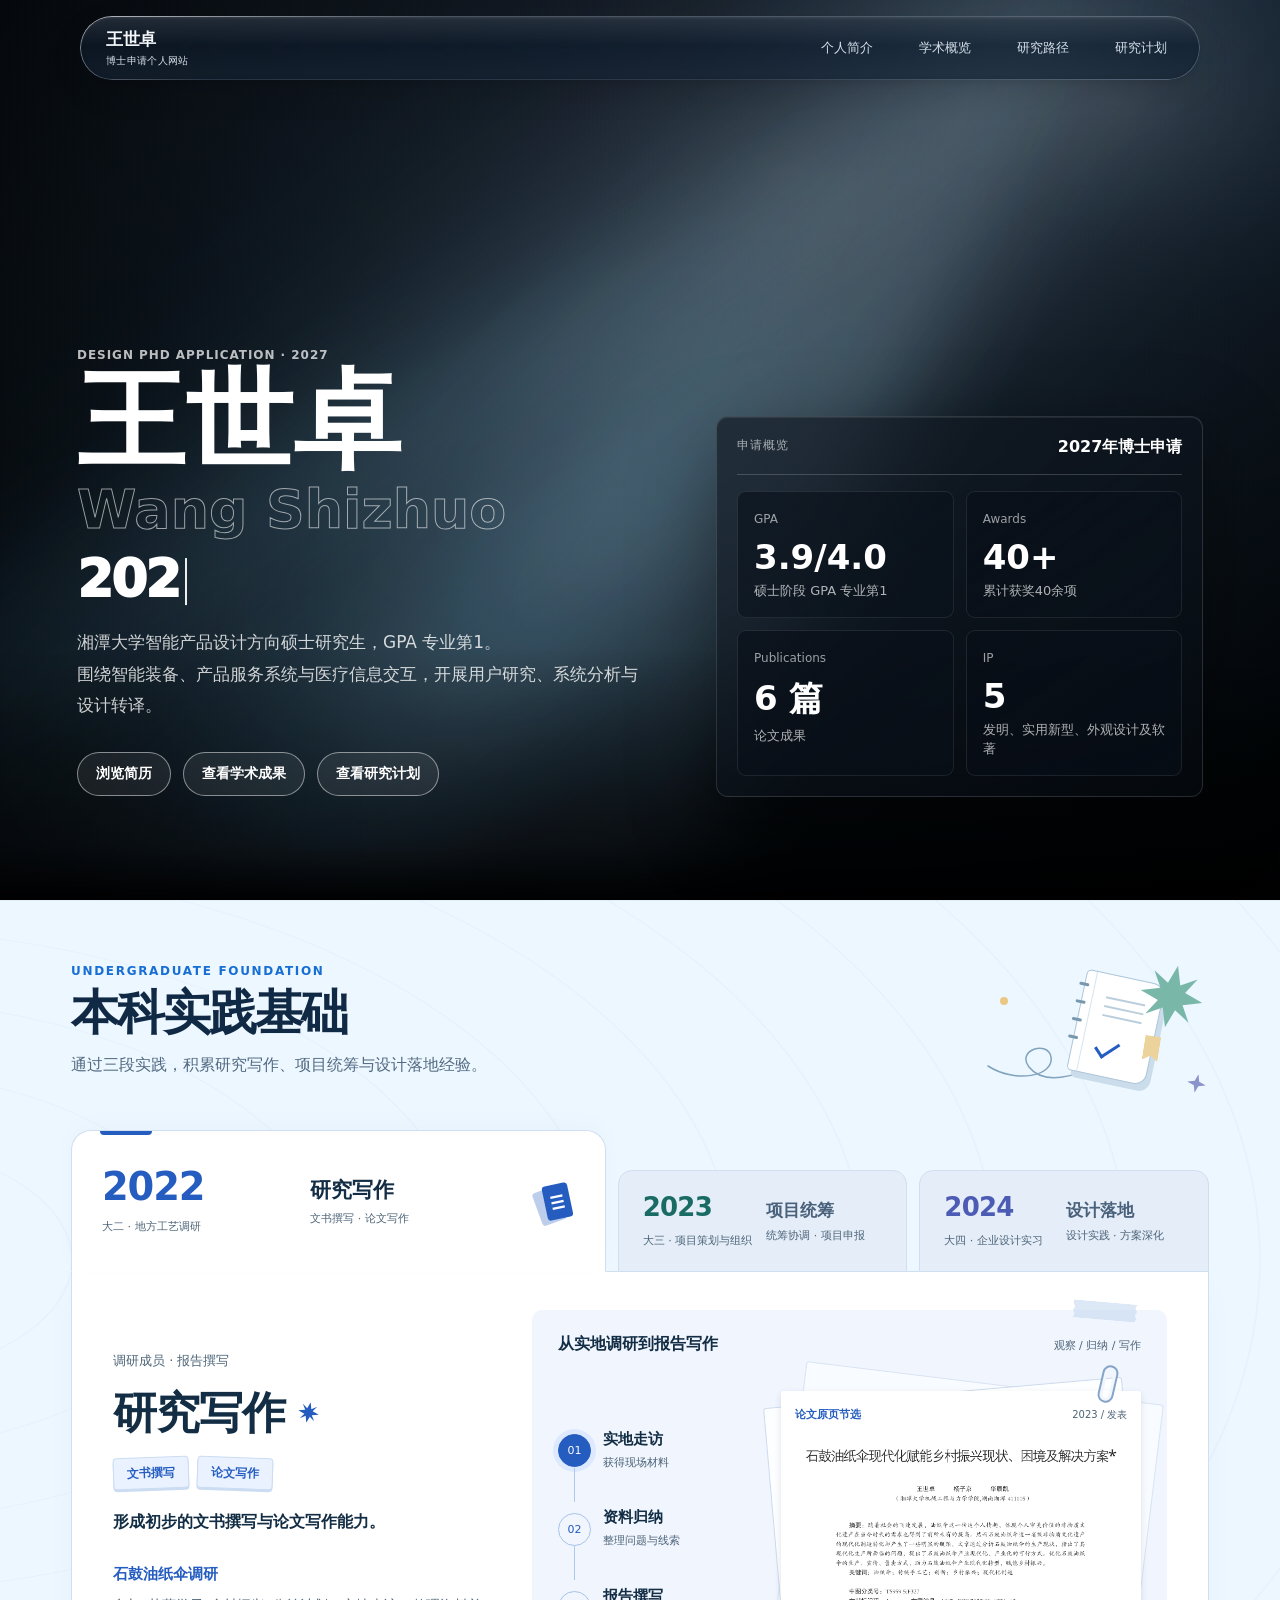
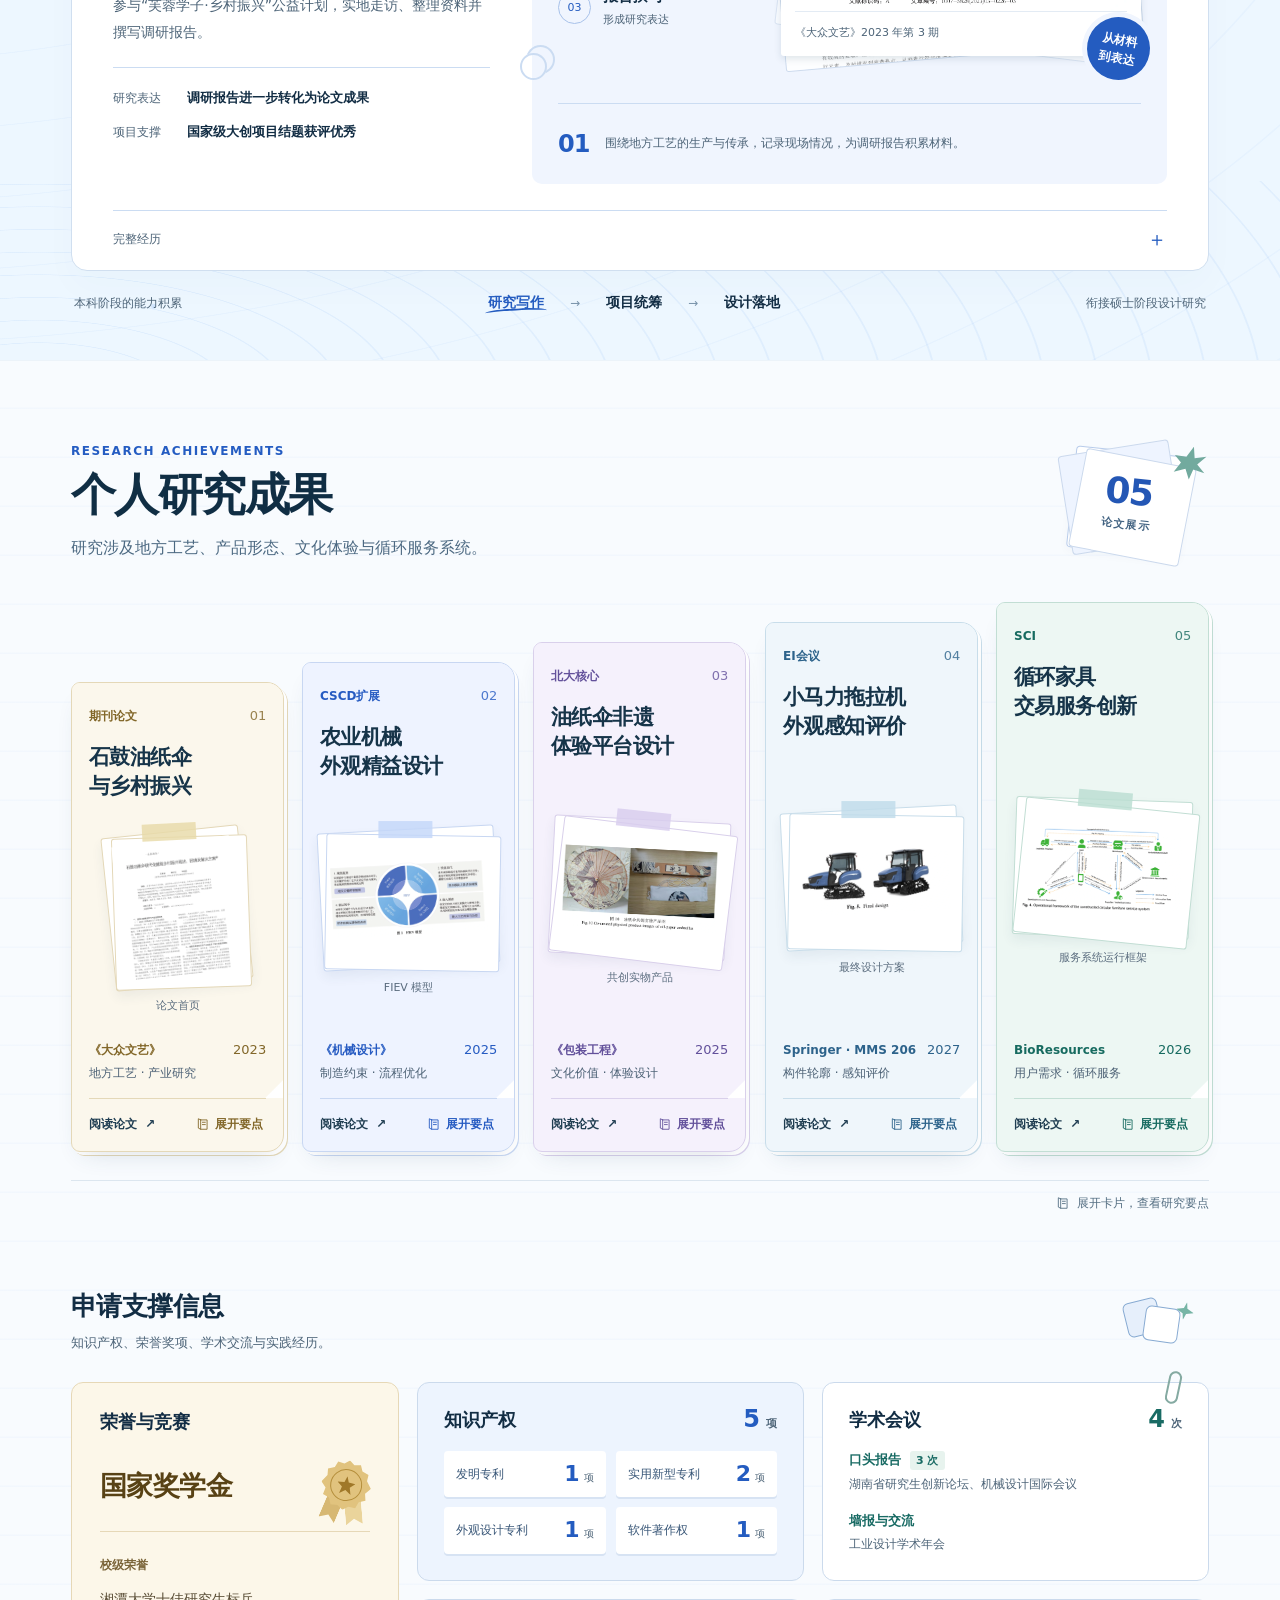
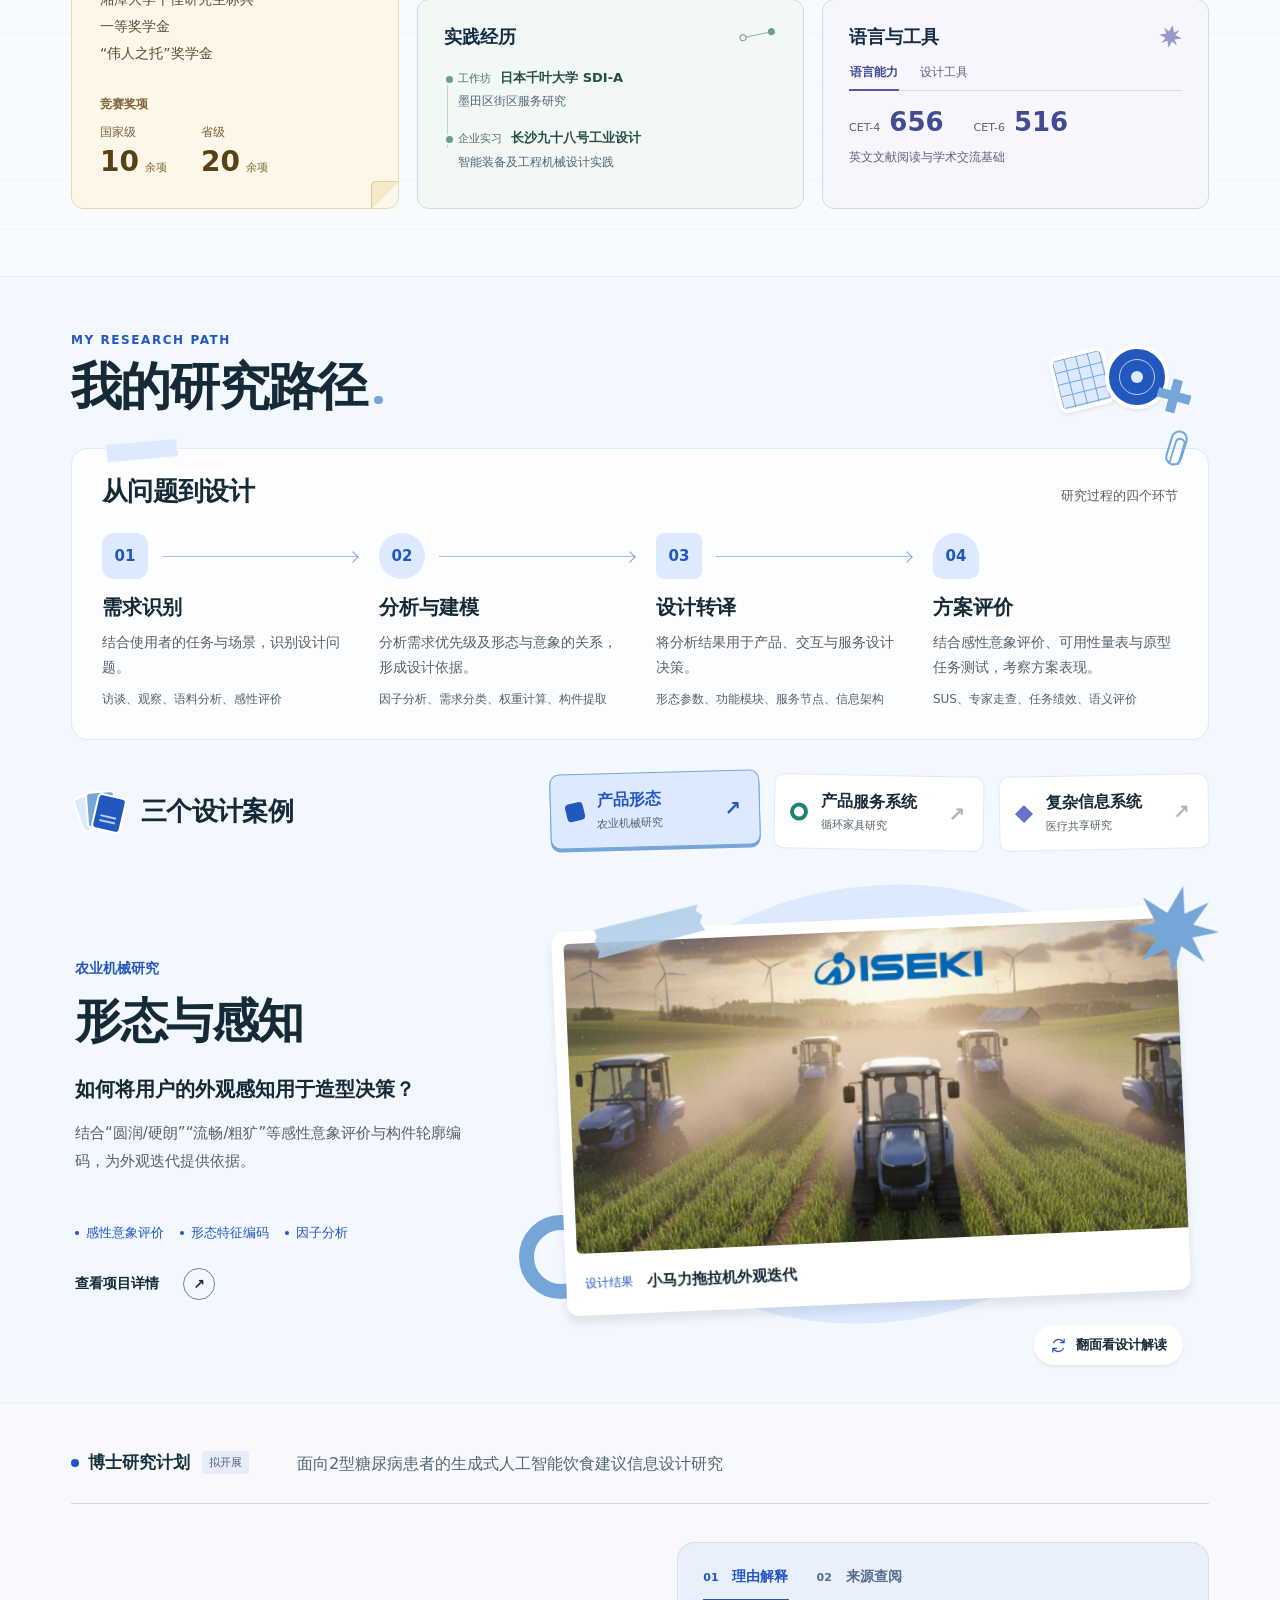
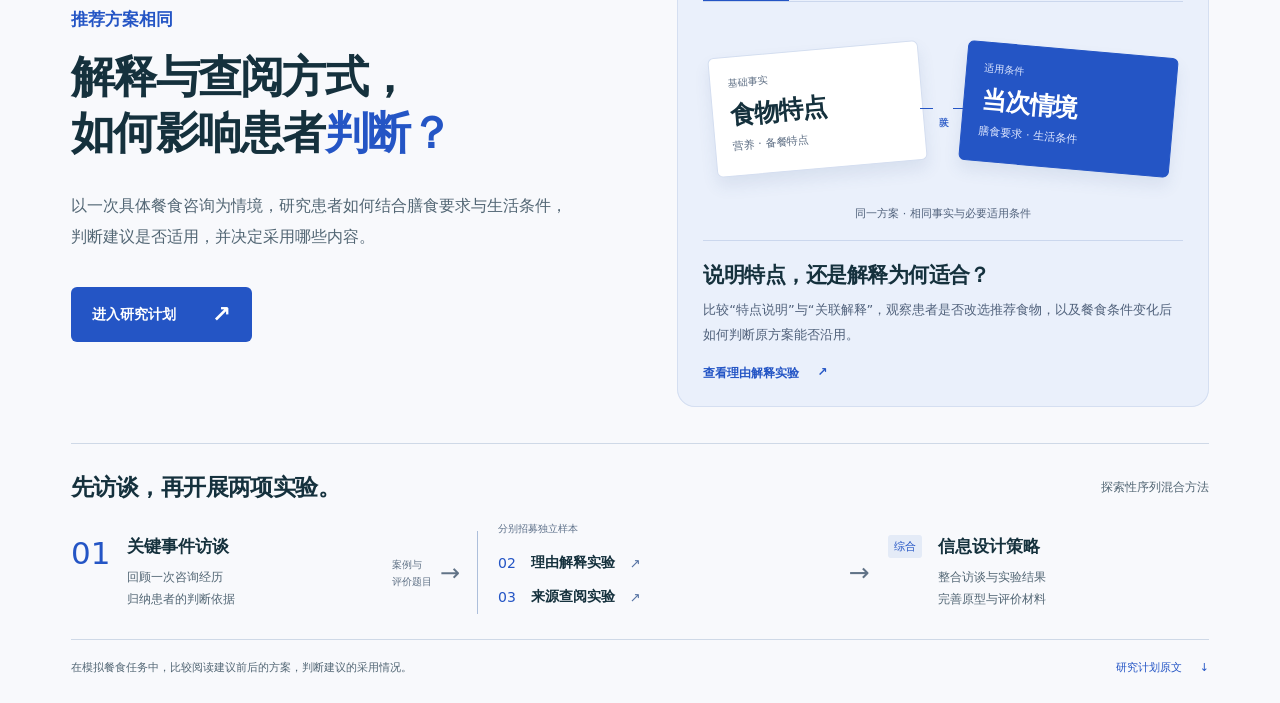
==== commit 886c219c: "Publish research plan and refined portfolio content" ====
--- a/portfolio.html
+++ b/portfolio.html
@@ -3,10 +3,10 @@
 <head>
   <meta charset="utf-8">
   <meta name="viewport" content="width=device-width, initial-scale=1">
-  <meta name="description" content="王世卓博士申请个人网站，聚焦真实问题识别、变量建模、设计参数转译与复杂系统验证。">
+  <meta name="description" content="王世卓博士申请个人网站，展示用户研究、设计方法、论文成果与博士研究计划。">
   <title>王世卓博士申请个人网站</title>
   <link rel="stylesheet" href="styles.css">
-  <link rel="stylesheet" href="final-overrides.css?v=evidence-board-base">
+  <link rel="stylesheet" href="final-overrides.css?v=language-final-20261030">
   <link rel="stylesheet" href="academic-evidence-board.css?v=4">
   <link rel="stylesheet" href="unified-section-backgrounds.css?v=23">
   <link rel="stylesheet" href="primary-interactions-v1.css?v=1">
@@ -19,7 +19,7 @@
   <link rel="stylesheet" href="support-notes.css?v=4213661631a0">
   <link rel="stylesheet" href="foundation-atlas.css?v=0859dee58b93">
   <link rel="stylesheet" href="research-folios.css?v=674935daa490">
-  <link rel="stylesheet" href="reader-palette.css?v=b66b221c3703">
+  <link rel="stylesheet" href="proposal-report.css?v=editorial-final-20261030">
   <link rel="stylesheet" href="navigation-glass.css?v=76fa20e8d9a4">
 </head>
 <body class="desktop-responsive">
@@ -34,7 +34,7 @@
       <a href="#profile">个人简介</a>
       <a href="#evidence">学术概览</a>
       <a href="#research">研究路径</a>
-      <a href="#reader">作品集</a>
+      <a href="#proposal">研究计划</a>
     </nav>
   </header>
 
@@ -49,7 +49,7 @@
       <div class="hero-grid" aria-hidden="true"></div>
         <canvas class="hero-rays" data-hero-light-field aria-hidden="true"></canvas>
       <div class="hero-copy">
-        <p class="eyebrow">Design PhD Application Website 2027</p>
+        <p class="eyebrow">Design PhD Application · 2027</p>
         <h1 class="kinetic-title">
           <span>王世卓</span>
           <span>Wang Shizhuo</span>
@@ -59,13 +59,13 @@
           <span class="typewriter-cursor" aria-hidden="true"></span>
         </p>
         <p class="hero-text">
-          湘潭大学智能产品设计硕士，专业第1。<br>
-          聚焦用户研究、系统分析与设计转译，关注智能装备、产品服务系统与复杂场景中的协同设计问题。
+          湘潭大学智能产品设计方向硕士研究生，GPA 专业第1。<br>
+          围绕智能装备、产品服务系统与医疗信息交互，开展用户研究、系统分析与设计转译。
         </p>
         <div class="hero-actions">
           <a class="button ghost" href="assets/documents/01-王世卓-湘潭大学-个人简历.pdf" target="_blank" rel="noopener noreferrer">浏览简历</a>
           <a class="button ghost" href="#evidence">查看学术成果</a>
-          <a class="button ghost" href="#reader">浏览作品集</a>
+          <a class="button ghost" href="#proposal">查看研究计划</a>
         </div>
       </div>
       <div class="hero-console" aria-label="申请概览">
@@ -77,7 +77,7 @@
           <article>
             <span>GPA</span>
             <strong class="countup-metric" data-countup data-count-target="3.9" data-count-decimals="1" data-count-suffix="/4.0" data-count-duration="1050" data-count-delay="0" aria-label="GPA 3.9/4.0">3.9/4.0</strong>
-            <p>硕士专业第1</p>
+            <p>硕士阶段 GPA 专业第1</p>
           </article>
           <article>
             <span>Awards</span>
@@ -85,14 +85,14 @@
             <p>累计获奖40余项</p>
           </article>
           <article>
-            <span>Publication</span>
-            <strong class="countup-metric" data-countup data-count-target="6" data-count-suffix=" 篇" data-count-duration="920" data-count-delay="160" aria-label="论文发表6篇">6 篇</strong>
-            <p>论文发表</p>
+            <span>Publications</span>
+            <strong class="countup-metric" data-countup data-count-target="6" data-count-suffix=" 篇" data-count-duration="920" data-count-delay="160" aria-label="论文成果6篇">6 篇</strong>
+            <p>论文成果</p>
           </article>
           <article>
             <span>IP</span>
             <strong class="countup-metric" data-countup data-count-target="5" data-count-duration="920" data-count-delay="240" aria-label="知识产权5项">5</strong>
-            <p>发明、实用新型、外观与软著</p>
+            <p>发明、实用新型、外观设计及软著</p>
           </article>
         </div>
       </div>
@@ -103,7 +103,7 @@
         <header class="foundation-header"><div>
           <p class="foundation-kicker">Undergraduate Foundation</p>
           <h2 id="foundation-title">本科实践基础</h2>
-          <p>三段实践，逐步建立研究写作、项目统筹与设计落地的能力。</p>
+          <p>通过三段实践，积累研究写作、项目统筹与设计落地经验。</p>
         </div><div class="practice-header-mark" aria-hidden="true">
           <svg class="practice-sketch-trail" viewBox="0 0 230 140" fill="none"><path d="M9 102c28 18 66 10 63-9-3-17-35-7-22 10 14 18 48 11 69-5"/><path d="m111 92 9 6-8 6"/><circle cx="25" cy="37" r="4"/></svg>
           <div class="practice-notebook"><span class="notebook-binding"></span><span class="notebook-lines"></span><span class="notebook-check"></span><span class="notebook-corner"></span></div>
@@ -113,17 +113,17 @@
         <div class="practice-atlas">
           <div class="practice-index" aria-label="按年份查看本科实践">
             <button type="button" class="practice-tab is-active" id="practice-tab-field" data-practice="field" aria-controls="practice-field">
-              <span class="practice-year">2022<span>大二 · 在地工艺调研</span></span>
+              <span class="practice-year">2022<span>大二 · 地方工艺调研</span></span>
               <span class="practice-tab-title">研究写作<small>文书撰写 · 论文写作</small></span>
               <span class="practice-tab-symbol symbol-writing" aria-hidden="true"><i></i><i></i></span>
             </button>
             <button type="button" class="practice-tab" id="practice-tab-team" data-practice="team" aria-controls="practice-team">
-              <span class="practice-year">2023<span>大三 · 项目策划组织</span></span>
+              <span class="practice-year">2023<span>大三 · 项目策划与组织</span></span>
               <span class="practice-tab-title">项目统筹<small>统筹协调 · 项目申报</small></span>
               <span class="practice-tab-symbol symbol-team" aria-hidden="true"><i></i><i></i><i></i><i></i></span>
             </button>
             <button type="button" class="practice-tab" id="practice-tab-industry" data-practice="industry" aria-controls="practice-industry">
-              <span class="practice-year">2024<span>大四 · 企业方案实践</span></span>
+              <span class="practice-year">2024<span>大四 · 企业设计实习</span></span>
               <span class="practice-tab-title">设计落地<small>设计实践 · 方案深化</small></span>
               <span class="practice-tab-symbol symbol-design" aria-hidden="true"><i></i><i></i><i></i></span>
             </button>
@@ -136,11 +136,11 @@
                 <h3>研究写作<span class="practice-title-dot" aria-hidden="true"></span></h3>
                 <div class="practice-skill-tags" aria-label="能力标签"><span>文书撰写</span><span>论文写作</span></div>
                 <p class="practice-definition">形成初步的文书撰写与论文写作能力。</p>
-                <div class="practice-context"><h4>石鼓油纸伞调研</h4><p>参与“芙蓉学子·乡村振兴”公益计划，通过实地走访与资料整理，将现场材料组织为调研报告。</p></div>
+                <div class="practice-context"><h4>石鼓油纸伞调研</h4><p>参与“芙蓉学子·乡村振兴”公益计划，实地走访、整理资料并撰写调研报告。</p></div>
                 <dl class="practice-outcomes"><div><dt>研究表达</dt><dd>调研报告进一步转化为论文成果</dd></div><div><dt>项目支撑</dt><dd>国家级大创项目结题获评优秀</dd></div></dl>
               </div>
               <figure class="practice-visual field-visual" aria-labelledby="field-visual-caption">
-                <figcaption id="field-visual-caption"><strong>从现场材料到研究表达</strong><span>观察 / 归纳 / 写作</span></figcaption>
+                <figcaption id="field-visual-caption"><strong>从实地调研到报告写作</strong><span>观察 / 归纳 / 写作</span></figcaption>
                 <div class="field-evidence">
                   <ol class="field-route" aria-label="调研与写作过程">
                     <li><button class="process-node is-selected" type="button" data-step="0" aria-pressed="true"><span class="process-number">01</span><span><strong>实地走访</strong><small>获得现场材料</small></span></button></li>
@@ -165,20 +165,20 @@
                 <h3>项目统筹<span class="practice-title-dot" aria-hidden="true"></span></h3>
                 <div class="practice-skill-tags" aria-label="能力标签"><span>统筹协调</span><span>项目申报</span></div>
                 <p class="practice-definition">在团队实践中锻炼统筹协调与项目申报能力。</p>
-                <div class="practice-context"><h4>唐小生文创工艺坊</h4><p>负责项目文书、申报材料与团队协调，将项目目标落实为成员分工、实践安排和成果材料。</p></div>
+                <div class="practice-context"><h4>唐小生文创工艺坊</h4><p>负责文书撰写、申报材料整理与团队协调，安排成员分工和实践任务，汇总项目成果。</p></div>
                 <dl class="practice-outcomes"><div><dt>项目入驻</dt><dd>校级创新创业学院</dd></div><div><dt>团队入选</dt><dd>2023 年“笃行计划”全国示范性团队</dd></div></dl>
               </div>
               <figure class="practice-visual team-visual" aria-labelledby="team-visual-caption">
-                <figcaption id="team-visual-caption"><strong>把项目组织起来</strong><span>策划 / 申报 / 协同</span></figcaption>
+                <figcaption id="team-visual-caption"><strong>项目策划与团队协作</strong><span>策划 / 申报 / 协同</span></figcaption>
                 <div class="team-map" aria-label="围绕项目目标统筹四项工作">
                   <svg class="team-map-lines" viewBox="0 0 720 320" preserveAspectRatio="none" aria-hidden="true"><path d="M150 78 H246 Q275 78 300 111 L340 150 M570 78 H474 Q445 78 420 111 L380 150 M150 242 H246 Q275 242 300 209 L340 170 M570 242 H474 Q445 242 420 209 L380 170" pathLength="100" /></svg>
                   <button type="button" class="process-node team-node team-node-plan is-selected" data-step="0" aria-pressed="true"><span class="team-node-number">01</span><strong>项目策划</strong><small>明确目标与安排</small></button>
-                  <button type="button" class="process-node team-node team-node-document" data-step="1" aria-pressed="false"><span class="team-node-number">02</span><strong>项目申报</strong><small>组织材料与表达</small></button>
-                  <div class="team-map-hub"><div class="hub-petals" aria-hidden="true"><i></i><i></i><i></i><i></i></div><span>唐小生文创工艺坊</span><strong>项目统筹</strong><small>连接目标、成员与成果</small></div>
+                  <button type="button" class="process-node team-node team-node-document" data-step="1" aria-pressed="false"><span class="team-node-number">02</span><strong>项目申报</strong><small>整理申报材料</small></button>
+                  <div class="team-map-hub"><div class="hub-petals" aria-hidden="true"><i></i><i></i><i></i><i></i></div><span>唐小生文创工艺坊</span><strong>项目统筹</strong><small>统筹分工、进度与成果</small></div>
                   <button type="button" class="process-node team-node team-node-coordinate" data-step="2" aria-pressed="false"><span class="team-node-number">03</span><strong>团队协调</strong><small>分工与阶段推进</small></button>
-                  <button type="button" class="process-node team-node team-node-output" data-step="3" aria-pressed="false"><span class="team-node-number">04</span><strong>成果组织</strong><small>归纳实践与产出</small></button>
+                  <button type="button" class="process-node team-node team-node-output" data-step="3" aria-pressed="false"><span class="team-node-number">04</span><strong>成果整理</strong><small>汇总记录与成果</small></button>
                 </div>
-                <div class="process-note" aria-live="polite" aria-atomic="true"><span class="process-note-index">01</span><p>围绕项目目标梳理实践内容与实施安排，形成可供团队共同推进的方案。</p></div>
+                <div class="process-note" aria-live="polite" aria-atomic="true"><span class="process-note-index">01</span><p>梳理项目目标、实践内容和实施安排，形成团队工作方案。</p></div>
               </figure>
               <details class="practice-details"><summary>完整经历<span aria-hidden="true">＋</span></summary><p>本科三年级担任校级创新创业学院入驻项目“唐小生文创工艺坊”负责人。2023 年暑期带领团队入选全国大中专学生“三下乡”乡村振兴“笃行计划”全国示范性团队，为湘潭大学首次入围的两支团队之一。</p></details>
             </article>
@@ -189,19 +189,19 @@
                 <h3>设计落地<span class="practice-title-dot" aria-hidden="true"></span></h3>
                 <div class="practice-skill-tags" aria-label="能力标签"><span>设计实践</span><span>方案深化</span></div>
                 <p class="practice-definition">在企业项目中锻炼设计实践与方案落地能力。</p>
-                <div class="practice-context"><h4>N98 工业设计实习</h4><p>在长沙九十八号工业设计有限公司，参与锂电池产线智能装备及工程机械项目，推进概念推演与方案迭代。</p></div>
+                <div class="practice-context"><h4>N98 工业设计实习</h4><p>在长沙九十八号工业设计有限公司实习，参与锂电池产线智能装备及工程机械项目的概念推演与方案迭代。</p></div>
                 <dl class="practice-outcomes"><div><dt>设计参与</dt><dd>累计参与 20 余项设计提案</dd></div><div><dt>后续推进</dt><dd>部分进入结构设计与方案深化阶段</dd></div></dl>
               </div>
               <figure class="practice-visual industry-visual" aria-labelledby="industry-visual-caption">
-                <figcaption id="industry-visual-caption"><strong>让设计进入企业流程</strong><span>研究 / 推演 / 深化</span></figcaption>
-                <div class="industry-flow" aria-label="从需求分析，经方案迭代，推进至后续设计深化">
+                <figcaption id="industry-visual-caption"><strong>企业项目中的设计过程</strong><span>研究 / 推演 / 深化</span></figcaption>
+                <div class="industry-flow" aria-label="需求分析、方案迭代与设计深化">
                   <div class="industry-track" aria-hidden="true"><span></span><span></span></div>
                   <button class="process-node design-step" type="button" data-step="0" aria-pressed="false"><span class="design-object object-research" aria-hidden="true"><i></i><i></i><i></i></span><span class="design-step-label"><small>01 / 设计输入</small><strong>需求分析</strong><span>竞品分析 · 用户研究</span></span></button>
                   <button class="process-node design-step" type="button" data-step="1" aria-pressed="false"><span class="design-object object-iteration" aria-hidden="true"><i></i><i></i><i></i></span><span class="design-step-label"><small>02 / 反复推敲</small><strong>设计推演</strong><span>概念比较 · 方案迭代</span></span></button>
                   <button class="process-node design-step" type="button" data-step="2" aria-pressed="false"><span class="design-object object-delivery" aria-hidden="true"><i></i><i></i><i></i></span><span class="design-step-label"><small>03 / 后续推进</small><strong>方案深化</strong><span>部分进入结构设计</span></span></button>
-                  <div class="industry-feedback"><span aria-hidden="true">↶</span>在企业要求与工程约束下反复比较、调整</div>
+                  <div class="industry-feedback"><span aria-hidden="true">↶</span>根据企业要求与工程约束比较、调整方案</div>
                 </div>
-                <div class="process-note" aria-live="polite" aria-atomic="true"><span class="process-note-index" aria-hidden="true">↳</span><p>在真实企业项目中，逐步理解设计输入、方案迭代与后续深化之间的联系。</p></div>
+                <div class="process-note" aria-live="polite" aria-atomic="true"><span class="process-note-index" aria-hidden="true">↳</span><p>通过企业项目，了解从需求分析、方案迭代到设计深化的过程。</p></div>
               </figure>
               <details class="practice-details"><summary>完整经历<span aria-hidden="true">＋</span></summary><p>本科四年级进入长沙九十八号工业设计有限公司实习，参与智能装备及工程机械相关设计项目，承担竞品分析、用户研究、概念推演与方案迭代等工作。累计参与 20 余项设计提案，部分方案进入企业后续结构设计与方案深化阶段。</p></details>
             </article>
@@ -215,19 +215,19 @@
       <div class="section-heading reveal">
         <p class="eyebrow">Academic Profile</p>
         <h2>学术训练、研究成果与博士准备</h2>
-        <p>把简历中与博士申请直接相关的内容集中呈现，方便快速判断研究基础、方法训练和持续深造的准备度。</p>
+        <p>教育背景、研究方法训练，以及论文与设计项目成果。</p>
       </div>
       <div class="evidence-grid">
         <article class="evidence-timeline reveal">
           <div class="timeline-item">
             <span>01</span>
             <strong>教育与排名</strong>
-            <p>湘潭大学艺术学院智能产品设计方向硕士，推免入学，GPA 3.9/4.0，专业第1。<br>本科阶段为湘潭大学工业设计专业，Top 20%。</p>
+            <p>湘潭大学艺术学院智能产品设计方向硕士研究生，推免入学，GPA 3.9/4.0，专业第1。<br>本科就读于湘潭大学工业设计专业，专业排名前20%。</p>
           </div>
           <div class="timeline-item">
             <span>02</span>
             <strong>研究方向</strong>
-            <p>关注真实问题识别、变量建模和设计参数转译，核心问题是如何把复杂场景转化为可推导的设计判断。</p>
+            <p>从具体使用问题出发，分析用户需求、场景条件与设计变量之间的关系，为设计决策提供依据。</p>
           </div>
           <div class="timeline-item">
             <span>03</span>
@@ -237,13 +237,13 @@
           <div class="timeline-item">
             <span>04</span>
             <strong>博士准备</strong>
-            <p>在智能装备、服务系统和医疗信息项目中持续训练问题识别、参数推导与方案验证能力。</p>
+            <p>通过智能装备、服务系统和医疗信息项目，积累问题识别、参数推导与方案验证经验。</p>
           </div>
         </article>
         <article class="resume-dossier reveal" aria-label="个人研究成果">
           <header class="dossier-head folio-heading">
-            <div class="folio-heading-copy"><span>Research Achievements</span><h2>个人研究成果</h2><p>从地方工艺调研，到产品形态、文化体验与循环服务系统。</p></div>
-            <div class="folio-collection" aria-label="5 篇论文"><span class="folio-collection-pages" aria-hidden="true"><i></i><i></i></span><b>05</b><span>论文成果</span><svg viewBox="0 0 36 36" aria-hidden="true"><path d="m18 1 3.6 11.4L33 8l-7.3 10L35 25l-12-1-2 11-6-10-11 6 5-11-8-6 12-1Z"/></svg></div>
+            <div class="folio-heading-copy"><span>Research Achievements</span><h2>个人研究成果</h2><p>研究涉及地方工艺、产品形态、文化体验与循环服务系统。</p></div>
+            <div class="folio-collection" aria-label="本页展示5篇论文"><span class="folio-collection-pages" aria-hidden="true"><i></i><i></i></span><b>05</b><span>论文展示</span><svg viewBox="0 0 36 36" aria-hidden="true"><path d="m18 1 3.6 11.4L33 8l-7.3 10L35 25l-12-1-2 11-6-10-11 6 5-11-8-6 12-1Z"/></svg></div>
           </header>
           <div class="dossier-grid">
             <section class="publication-shelf" aria-label="研究论文">
@@ -251,7 +251,7 @@
                 <li class="paper-folio folio-rural" style="--paper-card-height:470px" data-folio="rural-umbrella">
                   <div class="folio-stage"><div class="folio-turn">
                     <div class="folio-front" id="folio-front-1">
-                      <div class="folio-topline"><span class="folio-category">省级论文</span><span class="folio-index">01</span></div>
+                      <div class="folio-topline"><span class="folio-category">期刊论文</span><span class="folio-index">01</span></div>
                       <h3><a href="publications.html#paper-rural-umbrella" aria-label="石鼓油纸伞现代化赋能乡村振兴现状、困境及解决方案">石鼓油纸伞<br>与乡村振兴</a></h3>
                       <figure class="folio-figure">
                         <a href="publications.html#paper-rural-umbrella" aria-label="查看石鼓油纸伞与乡村振兴的研究图文"><img src="assets/publications/rural-umbrella.webp" alt="石鼓油纸伞乡村振兴论文首页" loading="lazy" decoding="async" width="360" height="240"></a>
@@ -264,11 +264,11 @@
                       <div class="folio-topline"><span class="folio-category">研究要点</span><span class="folio-index">01</span></div>
                       <h4>石鼓油纸伞现代化赋能乡村振兴现状、困境及解决方案</h4>
                       <p class="folio-citation">《大众文艺》，2023(03)：226-228 </p>
-                      <dl class="folio-notes"><div><dt>研究方法</dt><dd>现状调研、困境归纳与策略梳理</dd></div><div><dt>能力积累</dt><dd>地域产业问题识别与设计介入判断</dd></div></dl>
-                    </div>
-                  </div>
-                  </div>
-                  <div class="folio-controls"><a class="folio-read" href="publications.html#paper-rural-umbrella" aria-label="阅读石鼓油纸伞与乡村振兴论文">阅读论文 <span aria-hidden="true">↗</span></a><button class="folio-flip" type="button" aria-pressed="false" aria-controls="folio-front-1 folio-back-1" aria-label="翻阅石鼓油纸伞与乡村振兴的研究要点"><svg viewBox="0 0 24 24" aria-hidden="true"><path d="M8 5h11v16H8V5Z"/><path class="folio-icon-leaf" d="m8 5-4-2v16l4 2M11 9h5m-5 4h5"/></svg><span>展开要点</span></button></div>
+                      <dl class="folio-notes"><div><dt>研究方法</dt><dd>现状调研、困境归纳与策略梳理</dd></div><div><dt>能力积累</dt><dd>识别地方产业问题，分析设计介入方式</dd></div></dl>
+                    </div>
+                  </div>
+                  </div>
+                  <div class="folio-controls"><a class="folio-read" href="publications.html#paper-rural-umbrella" aria-label="阅读石鼓油纸伞与乡村振兴论文">阅读论文 <span aria-hidden="true">↗</span></a><button class="folio-flip" type="button" aria-pressed="false" aria-controls="folio-front-1 folio-back-1" aria-label="展开石鼓油纸伞与乡村振兴的研究要点"><svg viewBox="0 0 24 24" aria-hidden="true"><path d="M8 5h11v16H8V5Z"/><path class="folio-icon-leaf" d="m8 5-4-2v16l4 2M11 9h5m-5 4h5"/></svg><span>展开要点</span></button></div>
                 </li>
                 <li class="paper-folio folio-lean" style="--paper-card-height:490px" data-folio="lean-agri-machinery">
                   <div class="folio-stage"><div class="folio-turn">
@@ -286,11 +286,11 @@
                       <div class="folio-topline"><span class="folio-category">研究要点</span><span class="folio-index">02</span></div>
                       <h4>制造约束下的农业机械外观精益设计方法</h4>
                       <p class="folio-citation">《机械设计》，2025，42(12)：84-90；通讯作者 </p>
-                      <dl class="folio-notes"><div><dt>研究方法</dt><dd>制造约束分析、外观设计流程优化</dd></div><div><dt>能力积累</dt><dd>工程约束下的产品形态转译</dd></div></dl>
-                    </div>
-                  </div>
-                  </div>
-                  <div class="folio-controls"><a class="folio-read" href="publications.html#paper-lean-agri-machinery" aria-label="阅读农业机械外观精益设计论文">阅读论文 <span aria-hidden="true">↗</span></a><button class="folio-flip" type="button" aria-pressed="false" aria-controls="folio-front-2 folio-back-2" aria-label="翻阅农业机械外观精益设计的研究要点"><svg viewBox="0 0 24 24" aria-hidden="true"><path d="M8 5h11v16H8V5Z"/><path class="folio-icon-leaf" d="m8 5-4-2v16l4 2M11 9h5m-5 4h5"/></svg><span>展开要点</span></button></div>
+                      <dl class="folio-notes"><div><dt>研究方法</dt><dd>制造约束分析、外观设计流程优化</dd></div><div><dt>能力积累</dt><dd>协调外观设计与制造要求</dd></div></dl>
+                    </div>
+                  </div>
+                  </div>
+                  <div class="folio-controls"><a class="folio-read" href="publications.html#paper-lean-agri-machinery" aria-label="阅读农业机械外观精益设计论文">阅读论文 <span aria-hidden="true">↗</span></a><button class="folio-flip" type="button" aria-pressed="false" aria-controls="folio-front-2 folio-back-2" aria-label="展开农业机械外观精益设计的研究要点"><svg viewBox="0 0 24 24" aria-hidden="true"><path d="M8 5h11v16H8V5Z"/><path class="folio-icon-leaf" d="m8 5-4-2v16l4 2M11 9h5m-5 4h5"/></svg><span>展开要点</span></button></div>
                 </li>
                 <li class="paper-folio folio-umbrella" style="--paper-card-height:510px" data-folio="oil-paper-umbrella">
                   <div class="folio-stage"><div class="folio-turn">
@@ -308,11 +308,11 @@
                       <div class="folio-topline"><span class="folio-category">研究要点</span><span class="folio-index">03</span></div>
                       <h4>价值感知视域下油纸伞非遗体验平台设计研究</h4>
                       <p class="folio-citation">《包装工程》，2025，46(22)：468-480；通讯作者 </p>
-                      <dl class="folio-notes"><div><dt>研究方法</dt><dd>价值感知分析、体验流程设计</dd></div><div><dt>能力积累</dt><dd>文化体验系统与服务触点组织</dd></div></dl>
-                    </div>
-                  </div>
-                  </div>
-                  <div class="folio-controls"><a class="folio-read" href="publications.html#paper-oil-paper-umbrella" aria-label="阅读油纸伞非遗体验平台设计论文">阅读论文 <span aria-hidden="true">↗</span></a><button class="folio-flip" type="button" aria-pressed="false" aria-controls="folio-front-3 folio-back-3" aria-label="翻阅油纸伞非遗体验平台设计的研究要点"><svg viewBox="0 0 24 24" aria-hidden="true"><path d="M8 5h11v16H8V5Z"/><path class="folio-icon-leaf" d="m8 5-4-2v16l4 2M11 9h5m-5 4h5"/></svg><span>展开要点</span></button></div>
+                      <dl class="folio-notes"><div><dt>研究方法</dt><dd>价值感知分析、体验流程设计</dd></div><div><dt>能力积累</dt><dd>组织文化体验流程与服务触点</dd></div></dl>
+                    </div>
+                  </div>
+                  </div>
+                  <div class="folio-controls"><a class="folio-read" href="publications.html#paper-oil-paper-umbrella" aria-label="阅读油纸伞非遗体验平台设计论文">阅读论文 <span aria-hidden="true">↗</span></a><button class="folio-flip" type="button" aria-pressed="false" aria-controls="folio-front-3 folio-back-3" aria-label="展开油纸伞非遗体验平台设计的研究要点"><svg viewBox="0 0 24 24" aria-hidden="true"><path d="M8 5h11v16H8V5Z"/><path class="folio-icon-leaf" d="m8 5-4-2v16l4 2M11 9h5m-5 4h5"/></svg><span>展开要点</span></button></div>
                 </li>
                 <li class="paper-folio folio-tractor" style="--paper-card-height:530px" data-folio="tractor-evaluation">
                   <div class="folio-stage"><div class="folio-turn">
@@ -334,7 +334,7 @@
                     </div>
                   </div>
                   </div>
-                  <div class="folio-controls"><a class="folio-read" href="publications.html#paper-tractor-evaluation" aria-label="阅读小马力拖拉机外观感知评价论文">阅读论文 <span aria-hidden="true">↗</span></a><button class="folio-flip" type="button" aria-pressed="false" aria-controls="folio-front-4 folio-back-4" aria-label="翻阅小马力拖拉机外观感知评价的研究要点"><svg viewBox="0 0 24 24" aria-hidden="true"><path d="M8 5h11v16H8V5Z"/><path class="folio-icon-leaf" d="m8 5-4-2v16l4 2M11 9h5m-5 4h5"/></svg><span>展开要点</span></button></div>
+                  <div class="folio-controls"><a class="folio-read" href="publications.html#paper-tractor-evaluation" aria-label="阅读小马力拖拉机外观感知评价论文">阅读论文 <span aria-hidden="true">↗</span></a><button class="folio-flip" type="button" aria-pressed="false" aria-controls="folio-front-4 folio-back-4" aria-label="展开小马力拖拉机外观感知评价的研究要点"><svg viewBox="0 0 24 24" aria-hidden="true"><path d="M8 5h11v16H8V5Z"/><path class="folio-icon-leaf" d="m8 5-4-2v16l4 2M11 9h5m-5 4h5"/></svg><span>展开要点</span></button></div>
                 </li>
                 <li class="paper-folio folio-circular" style="--paper-card-height:550px" data-folio="circular-furniture">
                   <div class="folio-stage"><div class="folio-turn">
@@ -352,18 +352,18 @@
                       <div class="folio-topline"><span class="folio-category">研究要点</span><span class="folio-index">05</span></div>
                       <h4>Innovation of the Circular Transaction Service Mode of Furniture Products Oriented by User Demand</h4>
                       <p class="folio-citation">BioResources, 2026, 21(1): 1725-1746；通讯作者 <a class="folio-source" href="https://bioresources.cnr.ncsu.edu/resources/innovation-of-the-circular-transaction-service-mode-of-furniture-products-oriented-by-user-demand/" target="_blank" rel="noopener noreferrer">官方全文 ↗</a></p>
-                      <dl class="folio-notes"><div><dt>研究方法</dt><dd>用户需求分析、产品服务系统建模</dd></div><div><dt>能力积累</dt><dd>多主体服务关系与系统模式构建</dd></div></dl>
-                    </div>
-                  </div>
-                  </div>
-                  <div class="folio-controls"><a class="folio-read" href="publications.html#paper-circular-furniture" aria-label="阅读循环家具交易服务创新论文">阅读论文 <span aria-hidden="true">↗</span></a><button class="folio-flip" type="button" aria-pressed="false" aria-controls="folio-front-5 folio-back-5" aria-label="翻阅循环家具交易服务创新的研究要点"><svg viewBox="0 0 24 24" aria-hidden="true"><path d="M8 5h11v16H8V5Z"/><path class="folio-icon-leaf" d="m8 5-4-2v16l4 2M11 9h5m-5 4h5"/></svg><span>展开要点</span></button></div>
+                      <dl class="folio-notes"><div><dt>研究方法</dt><dd>用户需求分析、产品服务系统建模</dd></div><div><dt>能力积累</dt><dd>多主体服务关系梳理与系统建模</dd></div></dl>
+                    </div>
+                  </div>
+                  </div>
+                  <div class="folio-controls"><a class="folio-read" href="publications.html#paper-circular-furniture" aria-label="阅读循环家具交易服务创新论文">阅读论文 <span aria-hidden="true">↗</span></a><button class="folio-flip" type="button" aria-pressed="false" aria-controls="folio-front-5 folio-back-5" aria-label="展开循环家具交易服务创新的研究要点"><svg viewBox="0 0 24 24" aria-hidden="true"><path d="M8 5h11v16H8V5Z"/><path class="folio-icon-leaf" d="m8 5-4-2v16l4 2M11 9h5m-5 4h5"/></svg><span>展开要点</span></button></div>
                 </li>
               </ul>
-              <div class="folio-shelf-note"><span><svg viewBox="0 0 24 24" aria-hidden="true"><path d="M8 5h11v16H8V5Z"/><path class="folio-icon-leaf" d="m8 5-4-2v16l4 2M11 9h5m-5 4h5"/></svg>展开封页，查看研究要点</span></div>
+              <div class="folio-shelf-note"><span><svg viewBox="0 0 24 24" aria-hidden="true"><path d="M8 5h11v16H8V5Z"/><path class="folio-icon-leaf" d="m8 5-4-2v16l4 2M11 9h5m-5 4h5"/></svg>展开卡片，查看研究要点</span></div>
             </section>
             <div class="support-matrix support-notes" id="support-matrix" aria-labelledby="support-matrix-title">
               <header class="credential-heading">
-                <div><h3 id="support-matrix-title">申请支撑信息</h3><p>论文之外的研究积累、学术交流与实践能力。</p></div>
+                <div><h3 id="support-matrix-title">申请支撑信息</h3><p>知识产权、荣誉奖项、学术交流与实践经历。</p></div>
                 <span class="credential-heading-mark" aria-hidden="true"><i></i><i></i><i></i></span>
               </header>
               <div class="credential-layout">
@@ -386,7 +386,7 @@
                 <section class="credential-note credential-exchange" aria-labelledby="credential-exchange-title">
                   <span class="credential-clip" aria-hidden="true"></span>
                   <header class="credential-note-heading"><h4 id="credential-exchange-title">学术会议</h4><span class="credential-total"><b>4</b> 次</span></header>
-                  <dl class="credential-lines"><div><dt>口头报告 <b>3 次</b></dt><dd>研究生创新论坛等省级会议、机械设计国际会议</dd></div><div><dt>墙报与交流</dt><dd>工业设计学术年会</dd></div></dl>
+                  <dl class="credential-lines"><div><dt>口头报告 <b>3 次</b></dt><dd>湖南省研究生创新论坛、机械设计国际会议</dd></div><div><dt>墙报与交流</dt><dd>工业设计学术年会</dd></div></dl>
                 </section>
 
                 <section class="credential-note credential-practice" aria-labelledby="credential-practice-title">
@@ -417,20 +417,20 @@
         </header>
         <div class="desk-methods" id="research-method-chain" aria-labelledby="desk-methods-heading">
           <span class="desk-paperclip" aria-hidden="true"></span>
-          <header><h3 id="desk-methods-heading">从问题到设计</h3><p>贯穿不同研究对象的四个步骤</p></header>
-          <ol><li><span class="desk-step-number" aria-hidden="true">01</span><h4>需求识别</h4><p>从使用者、任务和场景中确认真实问题。</p><small>访谈、观察、语料分析、感性评价</small></li><li><span class="desk-step-number" aria-hidden="true">02</span><h4>变量建模</h4><p>将需求整理为可比较、可分析的设计变量。</p><small>因子分析、需求分类、权重计算、构件提取</small></li><li><span class="desk-step-number" aria-hidden="true">03</span><h4>参数转译</h4><p>把研究判断转化为产品、交互和服务设计决策。</p><small>形态参数、功能模块、服务节点、信息架构</small></li><li><span class="desk-step-number" aria-hidden="true">04</span><h4>原型验证</h4><p>通过方案对比、可用性评价和任务测试检验设计结果。</p><small>SUS、专家走查、任务绩效、语义评价</small></li></ol>
+          <header><h3 id="desk-methods-heading">从问题到设计</h3><p>研究过程的四个环节</p></header>
+          <ol><li><span class="desk-step-number" aria-hidden="true">01</span><h4>需求识别</h4><p>结合使用者的任务与场景，识别设计问题。</p><small>访谈、观察、语料分析、感性评价</small></li><li><span class="desk-step-number" aria-hidden="true">02</span><h4>分析与建模</h4><p>分析需求优先级及形态与意象的关系，形成设计依据。</p><small>因子分析、需求分类、权重计算、构件提取</small></li><li><span class="desk-step-number" aria-hidden="true">03</span><h4>设计转译</h4><p>将分析结果用于产品、交互与服务设计决策。</p><small>形态参数、功能模块、服务节点、信息架构</small></li><li><span class="desk-step-number" aria-hidden="true">04</span><h4>方案评价</h4><p>结合感性意象评价、可用性量表与原型任务测试，考察方案表现。</p><small>SUS、专家走查、任务绩效、语义评价</small></li></ol>
         </div>
         <div class="desk-cases" role="group" aria-labelledby="desk-cases-heading">
           <header class="desk-cases-heading">
             <h3 id="desk-cases-heading"><span class="desk-case-stack" aria-hidden="true"><i></i><i></i><i></i></span><span>三个设计案例</span></h3>
-            <div class="desk-tabs" role="tablist" aria-label="选择研究视角"><button class="desk-tab" type="button" role="tab" id="desk-tab-form" aria-label="产品形态" aria-controls="desk-panel-form" aria-selected="true" tabindex="0" data-desk-tab="form"><span class="desk-glyph glyph-form" aria-hidden="true"></span><span class="desk-tab-copy"><span>产品形态</span><small>农业机械研究</small></span><span class="desk-tab-arrow" aria-hidden="true">↗</span></button><button class="desk-tab" type="button" role="tab" id="desk-tab-service" aria-label="产品服务系统" aria-controls="desk-panel-service" aria-selected="false" tabindex="-1" data-desk-tab="service"><span class="desk-glyph glyph-service" aria-hidden="true"></span><span class="desk-tab-copy"><span>产品服务系统</span><small>循环家具研究</small></span><span class="desk-tab-arrow" aria-hidden="true">↗</span></button><button class="desk-tab" type="button" role="tab" id="desk-tab-information" aria-label="复杂信息系统" aria-controls="desk-panel-information" aria-selected="false" tabindex="-1" data-desk-tab="information"><span class="desk-glyph glyph-information" aria-hidden="true"></span><span class="desk-tab-copy"><span>复杂信息系统</span><small>医疗共享研究</small></span><span class="desk-tab-arrow" aria-hidden="true">↗</span></button></div>
+            <div class="desk-tabs" role="tablist" aria-label="选择设计案例"><button class="desk-tab" type="button" role="tab" id="desk-tab-form" aria-label="产品形态" aria-controls="desk-panel-form" aria-selected="true" tabindex="0" data-desk-tab="form"><span class="desk-glyph glyph-form" aria-hidden="true"></span><span class="desk-tab-copy"><span>产品形态</span><small>农业机械研究</small></span><span class="desk-tab-arrow" aria-hidden="true">↗</span></button><button class="desk-tab" type="button" role="tab" id="desk-tab-service" aria-label="产品服务系统" aria-controls="desk-panel-service" aria-selected="false" tabindex="-1" data-desk-tab="service"><span class="desk-glyph glyph-service" aria-hidden="true"></span><span class="desk-tab-copy"><span>产品服务系统</span><small>循环家具研究</small></span><span class="desk-tab-arrow" aria-hidden="true">↗</span></button><button class="desk-tab" type="button" role="tab" id="desk-tab-information" aria-label="复杂信息系统" aria-controls="desk-panel-information" aria-selected="false" tabindex="-1" data-desk-tab="information"><span class="desk-glyph glyph-information" aria-hidden="true"></span><span class="desk-tab-copy"><span>复杂信息系统</span><small>医疗共享研究</small></span><span class="desk-tab-arrow" aria-hidden="true">↗</span></button></div>
           </header>
           <div class="desk-stage"><article class="desk-panel" id="desk-panel-form" role="tabpanel" aria-labelledby="desk-tab-form" data-desk-panel="form">
         <div class="desk-copy">
           <p class="desk-study-label">农业机械研究</p>
           <h4 class="desk-case-title">形态与感知</h4>
-          <p class="desk-question">用户的外观感知，如何进入造型决策？</p>
-          <p class="desk-description">将可靠感、力量感与亲和度等感知判断，转化为构件轮廓、比例关系和视觉重心。</p>
+          <p class="desk-question">如何将用户的外观感知用于造型决策？</p>
+          <p class="desk-description">结合“圆润/硬朗”“流畅/粗犷”等感性意象评价与构件轮廓编码，为外观迭代提供依据。</p>
           <ul class="desk-method-tags" aria-label="研究方法"><li>感性意象评价</li><li>形态特征编码</li><li>因子分析</li></ul>
           <a class="desk-project-link" href="projects.html?project=tractor">查看项目详情<span aria-hidden="true">↗</span></a>
         </div>
@@ -447,7 +447,7 @@
               </figure>
               <div class="desk-face desk-back desk-design" aria-hidden="true" inert>
       <header class="desk-design-heading"><h5>设计解读</h5><span>点击要点查看细节</span></header>
-      <div class="desk-design-body"><div class="desk-detail-tabs" role="tablist" aria-label="设计要点" aria-orientation="vertical"><button type="button" class="desk-detail-tab" role="tab" id="detail-tab-form-0" aria-controls="detail-view-form-0" aria-selected="true" tabindex="0"><span class="desk-detail-title">家族识别<span aria-hidden="true">↗</span></span><span class="desk-detail-description">延续井关蓝、深灰底座与两侧标识，使新方案保持品牌辨识度。</span></button><button type="button" class="desk-detail-tab" role="tab" id="detail-tab-form-1" aria-controls="detail-view-form-1" aria-selected="false" tabindex="-1"><span class="desk-detail-title">前脸秩序<span aria-hidden="true">↗</span></span><span class="desk-detail-description">统一灯具、格栅与机罩的轮廓关系，组织前脸的层次与整体性。</span></button><button type="button" class="desk-detail-tab" role="tab" id="detail-tab-form-2" aria-controls="detail-view-form-2" aria-selected="false" tabindex="-1"><span class="desk-detail-title">体量与重心<span aria-hidden="true">↗</span></span><span class="desk-detail-description">通过整体机罩与下部深色构件，强化整车稳定的视觉支撑。</span></button></div><div class="desk-detail-images"><figure class="desk-detail-view" id="detail-view-form-0" role="tabpanel" aria-labelledby="detail-tab-form-0">
+      <div class="desk-design-body"><div class="desk-detail-tabs" role="tablist" aria-label="设计要点" aria-orientation="vertical"><button type="button" class="desk-detail-tab" role="tab" id="detail-tab-form-0" aria-controls="detail-view-form-0" aria-selected="true" tabindex="0"><span class="desk-detail-title">家族识别<span aria-hidden="true">↗</span></span><span class="desk-detail-description">沿用井关蓝、深灰底座与两侧标识，保留品牌的视觉特征。</span></button><button type="button" class="desk-detail-tab" role="tab" id="detail-tab-form-1" aria-controls="detail-view-form-1" aria-selected="false" tabindex="-1"><span class="desk-detail-title">前脸秩序<span aria-hidden="true">↗</span></span><span class="desk-detail-description">协调灯具、格栅与机罩的轮廓关系，兼顾前脸的层次与整体感。</span></button><button type="button" class="desk-detail-tab" role="tab" id="detail-tab-form-2" aria-controls="detail-view-form-2" aria-selected="false" tabindex="-1"><span class="desk-detail-title">体量与重心<span aria-hidden="true">↗</span></span><span class="desk-detail-description">通过机罩体量与下部深色构件的搭配，表现整车的稳定感。</span></button></div><div class="desk-detail-images"><figure class="desk-detail-view" id="detail-view-form-0" role="tabpanel" aria-labelledby="detail-tab-form-0">
           <a class="desk-detail-image" href="assets/portfolio-20260915/hires/page-09.webp" target="_blank" rel="noopener" data-zoom-title="井关品牌视觉特征 · 作品集第 9 页" aria-label="放大井关品牌视觉特征原图">
             <span class="desk-detail-crop" style="--crop-ratio:483/382;--crop-width:1.264398;--image-width:424.01656%;--image-height:217.80105%;--image-left:-324.01656%;--image-top:-32.72251%"><img src="assets/portfolio-20260915/hires/page-09.webp" width="2880" height="1170" alt="井关品牌视觉特征" loading="lazy" decoding="async"></span>
             <span class="desk-image-zoom" aria-hidden="true">↗</span>
@@ -472,7 +472,7 @@
         <div class="desk-copy">
           <p class="desk-study-label">循环家具研究</p>
           <h4 class="desk-case-title">需求与服务</h4>
-          <p class="desk-question">分散的交易需求，如何组织成循环服务？</p>
+          <p class="desk-question">如何将交易需求落实到循环服务流程？</p>
           <p class="desk-description">以需求分类和权重排序确定服务重点，衔接检测、翻新、物流与售后。</p>
           <ul class="desk-method-tags" aria-label="研究方法"><li>SIVA 需求提取</li><li>Kano 分类</li><li>AHP 排序</li></ul>
           <a class="desk-project-link" href="projects.html?project=furniture">查看项目详情<span aria-hidden="true">↗</span></a>
@@ -490,7 +490,7 @@
               </figure>
               <div class="desk-face desk-back desk-design" aria-hidden="true" inert>
       <header class="desk-design-heading"><h5>设计解读</h5><span>点击要点查看细节</span></header>
-      <div class="desk-design-body"><div class="desk-detail-tabs" role="tablist" aria-label="设计要点" aria-orientation="vertical"><button type="button" class="desk-detail-tab" role="tab" id="detail-tab-service-0" aria-controls="detail-view-service-0" aria-selected="true" tabindex="0"><span class="desk-detail-title">检索与筛选<span aria-hidden="true">↗</span></span><span class="desk-detail-description">以品类、价格与成色组织检索条件，帮助用户缩小家具选择范围。</span></button><button type="button" class="desk-detail-tab" role="tab" id="detail-tab-service-1" aria-controls="detail-view-service-1" aria-selected="false" tabindex="-1"><span class="desk-detail-title">成色与估值<span aria-hidden="true">↗</span></span><span class="desk-detail-description">在商品详情集中呈现成色、质检与价格信息，支持交易判断。</span></button><button type="button" class="desk-detail-tab" role="tab" id="detail-tab-service-2" aria-controls="detail-view-service-2" aria-selected="false" tabindex="-1"><span class="desk-detail-title">服务协同<span aria-hidden="true">↗</span></span><span class="desk-detail-description">把配送、翻新与回收接入平台，衔接购买后的服务与再次流通。</span></button></div><div class="desk-detail-images"><figure class="desk-detail-view" id="detail-view-service-0" role="tabpanel" aria-labelledby="detail-tab-service-0">
+      <div class="desk-design-body"><div class="desk-detail-tabs" role="tablist" aria-label="设计要点" aria-orientation="vertical"><button type="button" class="desk-detail-tab" role="tab" id="detail-tab-service-0" aria-controls="detail-view-service-0" aria-selected="true" tabindex="0"><span class="desk-detail-title">检索与筛选<span aria-hidden="true">↗</span></span><span class="desk-detail-description">以品类、价格与成色组织检索条件，帮助用户缩小家具选择范围。</span></button><button type="button" class="desk-detail-tab" role="tab" id="detail-tab-service-1" aria-controls="detail-view-service-1" aria-selected="false" tabindex="-1"><span class="desk-detail-title">成色与价格<span aria-hidden="true">↗</span></span><span class="desk-detail-description">在商品详情集中呈现成色、质检与价格信息，支持交易判断。</span></button><button type="button" class="desk-detail-tab" role="tab" id="detail-tab-service-2" aria-controls="detail-view-service-2" aria-selected="false" tabindex="-1"><span class="desk-detail-title">服务协同<span aria-hidden="true">↗</span></span><span class="desk-detail-description">将配送、翻新与回收纳入服务流程，衔接售后服务与再次流通。</span></button></div><div class="desk-detail-images"><figure class="desk-detail-view" id="detail-view-service-0" role="tabpanel" aria-labelledby="detail-tab-service-0">
           <a class="desk-detail-image" href="assets/portfolio-20260915/hires/page-17.webp" target="_blank" rel="noopener" data-zoom-title="用户端家具检索界面 · 作品集第 17 页" aria-label="放大用户端家具检索界面原图">
             <span class="desk-detail-crop" style="--crop-ratio:246/416;--crop-width:0.591346;--image-width:832.52033%;--image-height:200.00000%;--image-left:-487.80488%;--image-top:-36.05769%"><img src="assets/portfolio-20260915/hires/page-17.webp" width="2880" height="1170" alt="用户端家具检索界面" loading="lazy" decoding="async"></span>
             <span class="desk-image-zoom" aria-hidden="true">↗</span>
@@ -515,9 +515,9 @@
         <div class="desk-copy">
           <p class="desk-study-label">医疗共享研究</p>
           <h4 class="desk-case-title">信息与协同</h4>
-          <p class="desk-question">跨院报告共享，如何兼顾可信与可控？</p>
-          <p class="desk-description">围绕来源核验、患者授权与访问记录，建立多主体之间的任务关系和权限边界。</p>
-          <ul class="desk-method-tags" aria-label="研究方法"><li>多主体需求</li><li>QFD 转译</li><li>任务评价</li></ul>
+          <p class="desk-question">跨院共享报告时，如何呈现来源与授权范围？</p>
+          <p class="desk-description">围绕报告来源、患者授权与访问记录，设计患者端的信息结构和共享流程。</p>
+          <ul class="desk-method-tags" aria-label="研究方法"><li>多主体需求分析</li><li>QFD 需求转译</li><li>原型任务测试</li></ul>
           <a class="desk-project-link" href="projects.html?project=medical">查看项目详情<span aria-hidden="true">↗</span></a>
         </div>
         <div class="desk-visual">
@@ -533,7 +533,7 @@
               </figure>
               <div class="desk-face desk-back desk-design" aria-hidden="true" inert>
       <header class="desk-design-heading"><h5>设计解读</h5><span>点击要点查看细节</span></header>
-      <div class="desk-design-body"><div class="desk-detail-tabs" role="tablist" aria-label="设计要点" aria-orientation="vertical"><button type="button" class="desk-detail-tab" role="tab" id="detail-tab-information-0" aria-controls="detail-view-information-0" aria-selected="true" tabindex="0"><span class="desk-detail-title">报告查找<span aria-hidden="true">↗</span></span><span class="desk-detail-description">按时间、医院和类型归集检查报告，帮助患者找到跨院就诊所需资料。</span></button><button type="button" class="desk-detail-tab" role="tab" id="detail-tab-information-1" aria-controls="detail-view-information-1" aria-selected="false" tabindex="-1"><span class="desk-detail-title">来源核验<span aria-hidden="true">↗</span></span><span class="desk-detail-description">集中呈现报告来源、核验状态与互认提示，便于判断信息的使用条件。</span></button><button type="button" class="desk-detail-tab" role="tab" id="detail-tab-information-2" aria-controls="detail-view-information-2" aria-selected="false" tabindex="-1"><span class="desk-detail-title">共享授权<span aria-hidden="true">↗</span></span><span class="desk-detail-description">让患者选择报告范围并设置访问权限，将共享边界落实到具体操作。</span></button></div><div class="desk-detail-images"><figure class="desk-detail-view" id="detail-view-information-0" role="tabpanel" aria-labelledby="detail-tab-information-0">
+      <div class="desk-design-body"><div class="desk-detail-tabs" role="tablist" aria-label="设计要点" aria-orientation="vertical"><button type="button" class="desk-detail-tab" role="tab" id="detail-tab-information-0" aria-controls="detail-view-information-0" aria-selected="true" tabindex="0"><span class="desk-detail-title">报告查找<span aria-hidden="true">↗</span></span><span class="desk-detail-description">按时间、医院和类型整理检查报告，便于患者查找跨院就诊所需资料。</span></button><button type="button" class="desk-detail-tab" role="tab" id="detail-tab-information-1" aria-controls="detail-view-information-1" aria-selected="false" tabindex="-1"><span class="desk-detail-title">核验信息呈现<span aria-hidden="true">↗</span></span><span class="desk-detail-description">在原型中呈现报告来源、核验状态与互认提示，供患者查阅共享信息。</span></button><button type="button" class="desk-detail-tab" role="tab" id="detail-tab-information-2" aria-controls="detail-view-information-2" aria-selected="false" tabindex="-1"><span class="desk-detail-title">共享授权<span aria-hidden="true">↗</span></span><span class="desk-detail-description">患者可选择需要共享的报告，并设置访问权限。</span></button></div><div class="desk-detail-images"><figure class="desk-detail-view" id="detail-view-information-0" role="tabpanel" aria-labelledby="detail-tab-information-0">
           <a class="desk-detail-image" href="assets/portfolio-20260915/hires/page-25.webp" target="_blank" rel="noopener" data-zoom-title="我的报告 · 分类与索引 · 作品集第 25 页" aria-label="放大我的报告 · 分类与索引原图">
             <span class="desk-detail-crop" style="--crop-ratio:177/340;--crop-width:0.520588;--image-width:1157.06215%;--image-height:244.70588%;--image-left:-548.02260%;--image-top:-85.88235%"><img src="assets/portfolio-20260915/hires/page-25.webp" width="2880" height="1170" alt="我的报告 · 分类与索引" loading="lazy" decoding="async"></span>
             <span class="desk-image-zoom" aria-hidden="true">↗</span>
@@ -561,20 +561,60 @@
       <dialog class="desk-zoom" aria-labelledby="desk-zoom-title"><header><h3 id="desk-zoom-title">研究图像</h3><button type="button" class="desk-zoom-close" aria-label="关闭研究大图" autofocus>关闭<span aria-hidden="true">×</span></button></header><img alt=""></dialog>
     </section>
 
-    <section class="reader-section viewport-section" id="reader" data-section="reader">
-      <div class="section-heading reveal">
-        <p class="eyebrow">High Resolution Reader</p>
-        <h2>作品集阅读器</h2>
-        <p>收录农业机械外观、循环家具产品服务系统与跨院医疗报告共享系统，呈现从问题识别、方法建构到方案验证的设计研究过程。</p>
+    <section class="proposal-section proposal-report viewport-section" id="proposal" data-section="proposal" aria-labelledby="proposal-title">
+      <div class="pe-inner">
+        <header class="pe-heading">
+          <p class="pe-kicker"><span aria-hidden="true"></span> 博士研究计划 <span class="pe-status">拟开展</span></p>
+          <h2 id="proposal-title">面向2型糖尿病患者的生成式人工智能饮食建议信息设计研究</h2>
+        </header>
+
+        <div class="pe-opening">
+          <div class="pe-question">
+            <p class="pe-premise">推荐方案相同</p>
+            <h3>解释与查阅方式，<br>如何影响患者<span>判断？</span></h3>
+            <p class="pe-intro">以一次具体餐食咨询为情境，研究患者如何结合膳食要求与生活条件，判断建议是否适用，并决定采用哪些内容。</p>
+            <a class="pe-primary" href="research-plan.html#questions"><span>进入研究计划</span><span aria-hidden="true">↗</span></a>
+          </div>
+
+          <div class="pe-exhibit" data-pe-mode="reason">
+            <div class="pe-exhibit-tabs" role="tablist" aria-label="两项信息设计研究" hidden>
+              <button type="button" id="pe-tab-reason" role="tab" aria-selected="true" aria-controls="pe-panel-reason" data-pe-tab="reason"><span>01</span> 理由解释</button>
+              <button type="button" id="pe-tab-source" role="tab" aria-selected="false" aria-controls="pe-panel-source" tabindex="-1" data-pe-tab="source"><span>02</span> 来源查阅</button>
+            </div>
+            <article class="pe-exhibit-panel" id="pe-panel-reason" role="tabpanel" aria-labelledby="pe-tab-reason" data-pe-panel="reason">
+              <div class="pe-reason-visual" aria-label="比较两种推荐理由：说明食物特点，或解释这些特点与当次情境的关系">
+                <div class="pe-visual-note pe-note-fact"><span>基础事实</span><strong>食物特点</strong><small>营养 · 备餐特点</small></div>
+                <div class="pe-relation-line" aria-hidden="true"><span></span><i>关联</i><span></span></div>
+                <div class="pe-visual-note pe-note-context"><span>适用条件</span><strong>当次情境</strong><small>膳食要求 · 生活条件</small></div>
+                <div class="pe-under-note">同一方案 · 相同事实与必要适用条件</div>
+              </div>
+              <div class="pe-exhibit-copy"><h4>说明特点，还是解释为何适合？</h4><p>比较“特点说明”与“关联解释”，观察患者是否改选推荐食物，以及餐食条件变化后如何判断原方案能否沿用。</p><a href="research-plan.html#explanation">查看理由解释实验 <span aria-hidden="true">↗</span></a></div>
+            </article>
+            <article class="pe-exhibit-panel" id="pe-panel-source" role="tabpanel" aria-labelledby="pe-tab-source" data-pe-panel="source">
+              <div class="pe-source-visual" aria-label="原文打开位置与阅读布局是两个实验因素，组合成四种界面条件">
+                <div class="pe-source-axis"><span>原文打开位置</span><strong>首页 <i>／</i> 相关段落</strong></div>
+                <div class="pe-source-times" aria-hidden="true">×</div>
+                <div class="pe-source-axis"><span>阅读布局</span><strong>切换 <i>／</i> 并排</strong></div>
+                <div class="pe-under-note">相同 AI 回答 · 相同完整原文</div>
+              </div>
+              <div class="pe-exhibit-copy"><h4>段落定位与并排呈现各有何作用？</h4><p>比较四种查阅界面，考察定位相关段落、并排查看建议与原文，分别如何影响原文理解和建议采纳。</p><a href="research-plan.html#sources">查看来源查阅实验 <span aria-hidden="true">↗</span></a></div>
+            </article>
+          </div>
+        </div>
+
+        <div class="pe-route" id="proposal-design">
+          <div class="pe-route-heading"><h3>先访谈，再开展两项实验。</h3><p>探索性序列混合方法</p></div>
+          <div class="pe-route-track" aria-label="访谈用于完善实验材料；两项实验分别招募独立样本，再综合结果提出设计策略">
+            <a class="pe-route-start" href="research-plan.html#questions"><span class="pe-route-num">01</span><div><h4>关键事件访谈</h4><p>回顾一次咨询经历<br>归纳患者的判断依据</p></div><span class="pe-route-arrow" aria-hidden="true">↗</span></a>
+            <div class="pe-route-bridge"><span>案例与<br>评价题目</span><i aria-hidden="true">→</i></div>
+            <div class="pe-route-experiments"><span class="pe-route-caption">分别招募独立样本</span><a href="research-plan.html#explanation"><span>02</span><strong>理由解释实验</strong><i aria-hidden="true">↗</i></a><a href="research-plan.html#sources"><span>03</span><strong>来源查阅实验</strong><i aria-hidden="true">↗</i></a></div>
+            <div class="pe-route-merge" aria-hidden="true">→</div>
+            <a class="pe-route-end" href="research-plan.html#outcomes"><span class="pe-route-final">综合</span><div><h4>信息设计策略</h4><p>整合访谈与实验结果<br>完善原型与评价材料</p></div><span class="pe-route-arrow" aria-hidden="true">↗</span></a>
+          </div>
+        </div>
+        <footer class="pe-footer"><p>在模拟餐食任务中，比较阅读建议前后的方案，判断建议的采用情况。</p><a href="assets/research-plan/research-plan.docx" download>研究计划原文 <span aria-hidden="true">↓</span></a></footer>
       </div>
-      <div class="reader-stage reveal" aria-label="作品集大图阅读">
-        <button class="reader-nav reader-prev" type="button" aria-label="上一页">‹</button>
-        <div class="reader-carousel" id="reader-carousel" aria-live="polite"></div>
-        <button class="reader-nav reader-next" type="button" aria-label="下一页">›</button>
-      </div>
-      <div class="page-strip reveal" id="page-grid" aria-label="作品集页面缩略导航"></div>
     </section>
-
   </main>
 
   <div class="lightbox" id="lightbox" aria-hidden="true" role="dialog" aria-label="高清页面查看器">
@@ -588,15 +628,17 @@
   </div>
 
   <button class="back-top" type="button" aria-label="返回顶部">↑</button>
+  <script src="proposal-report.js?v=editorial-final-20261030" defer></script>
+  <script>if (location.hash === '#reader') location.replace(location.pathname + location.search + '#proposal');</script>
   <script>
     (function initHeroTypewriter() {
       const texts = [
         "2027年设计学博士申请",
         "智能产品设计研究",
         "用户研究与系统分析",
-        "量化设计与参数转译",
+        "感性评价与产品造型",
         "产品服务系统研究",
-        "复杂场景协同设计"
+        "医疗信息交互设计"
       ];
 
       const start = () => {
@@ -655,11 +697,11 @@
     })();
   </script>
   <script src="hero-light.js"></script>
-  <script src="app.js?v=a6c450cfd38f"></script>
+  <script src="app.js?v=language-final-20261030"></script>
   <script src="research-playground.js?v=36dd98210f72" defer></script>
-  <script src="foundation-atlas.js?v=bc48631b13c0" defer></script>
+  <script src="foundation-atlas.js?v=language-final-20261030" defer></script>
   <script src="support-notes.js?v=7ee396f1c811" defer></script>
-  <script src="research-folios.js?v=584dee376ac8" defer></script>
+  <script src="research-folios.js?v=language-final-20261030" defer></script>
   <script src="navigation-glass.js?v=14c2c7faf0a3" defer></script>
 </body>
 </html>
--- a/final-overrides.css
+++ b/final-overrides.css
@@ -4127,7 +4127,7 @@
 }
 
 .paper-list li:nth-child(5)::before {
-  content: "省级论文";
+  content: "期刊论文";
 }
 
 .paper-list li:nth-child(4)::before {
@@ -5954,7 +5954,7 @@
 }
 
 .paper-capability-page .paper-deep-grid::before {
-  content: "申博支撑区";
+  content: "研究补充资料";
   position: absolute;
   left: 0;
   top: -40px;
--- a/proposal-report.css
+++ b/proposal-report.css
@@ -0,0 +1,126 @@
+/* Research overview: one question, two design operations, one route. */
+#top > #proposal.proposal-report{--pe-ink:#15313d;--pe-muted:#526674;--pe-accent:#2455c5;--pe-line:#cfd9e7;background:#f8f9fc!important;color:var(--pe-ink);padding:48px 0 28px!important;min-height:0;overflow:clip;scroll-margin-top:30px}
+#top > #proposal.proposal-report::before,#top > #proposal.proposal-report::after{display:none!important}
+#proposal .pe-inner{width:min(1460px,calc(100% - clamp(48px,11.1vw,160px)));margin:0 auto}
+#proposal :where(h2,h3,h4,p){margin:0}
+#proposal a{color:inherit;text-decoration:none}
+#proposal button{font:inherit}
+#proposal :where(a,button):focus-visible{outline:3px solid #2455c5;outline-offset:5px}
+#proposal .pe-heading{display:flex;align-items:start;gap:48px;padding-bottom:26px;border-bottom:1px solid var(--pe-line)}
+#proposal .pe-kicker{display:flex;align-items:center;gap:9px;white-space:nowrap;font-size:17px;font-weight:700}
+#proposal .pe-kicker>span:first-child{width:8px;height:8px;border-radius:50%;background:var(--pe-accent)}
+#proposal .pe-status{margin-left:3px;font-size:11px;padding:4px 7px;background:#e7edf8;color:#49617c;border-radius:3px;font-weight:500}
+#proposal .pe-heading h2{font-size:16px;line-height:1.65;font-weight:500;color:var(--pe-muted)}
+#proposal .pe-opening{display:grid;grid-template-columns:1.02fr 1fr;gap:clamp(42px,5vw,80px);align-items:center;padding:38px 0 36px}
+#proposal .pe-premise{color:var(--pe-accent);font-size:17px;font-weight:600;margin-bottom:18px}
+#proposal .pe-question h3{font-size:clamp(32px,3.4vw,51px);line-height:1.3;letter-spacing:-.04em;font-weight:750;white-space:nowrap}
+#proposal .pe-question h3 span{color:var(--pe-accent)}
+#proposal .pe-intro{max-width:31em;font-size:16px;line-height:1.95;color:var(--pe-muted);margin-top:28px}
+#proposal .pe-primary{display:inline-flex;align-items:center;justify-content:space-between;gap:36px;padding:16px 21px;margin-top:35px;color:white;background:var(--pe-accent);border-radius:6px;font-size:14px;font-weight:600;transition:transform .25s,background .25s,box-shadow .25s}
+#proposal .pe-primary:hover{transform:translateY(-3px);background:#1844ae;box-shadow:0 8px 18px #2455c51e}
+#proposal .pe-primary:active{transform:translateY(0)}
+#proposal .pe-primary span:last-child{font-size:23px;line-height:1}
+#proposal .pe-exhibit{position:relative;border-radius:18px;background:#eaf0fb;padding:11px 26px 25px;box-shadow:inset 0 0 0 1px #d5dff1}
+#proposal .pe-exhibit-tabs{display:flex;border-bottom:1px solid #cbd7ed;gap:28px;margin-bottom:21px}
+#proposal .pe-exhibit-tabs[hidden]{display:none}
+#proposal .pe-exhibit-tabs button{border:0;border-bottom:2px solid transparent;color:#566c89;background:none;padding:15px 0 13px;font-weight:600;font-size:14px;cursor:pointer;transition:color .25s,border-color .25s}
+#proposal .pe-exhibit-tabs button span{font-size:11px;margin-right:9px;font-variant-numeric:tabular-nums}
+#proposal .pe-exhibit-tabs button[aria-selected=true]{color:var(--pe-accent);border-color:var(--pe-accent)}
+#proposal .pe-exhibit-panel[hidden]{display:none}
+#proposal .pe-exhibit-panel+.pe-exhibit-panel{border-top:1px solid var(--pe-line);padding-top:24px;margin-top:24px}
+#proposal.pe-ready .pe-exhibit-panel{border:0;padding-top:0;margin-top:0}
+#proposal .pe-visual-label{display:flex;justify-content:space-between;gap:16px;color:#536a88;font-size:11px}
+#proposal .pe-reason-visual,#proposal .pe-source-visual{min-height:198px;position:relative;display:flex;justify-content:center;align-items:center;padding-bottom:27px;margin:12px 0 19px}
+#proposal .pe-visual-note{position:relative;width:44%;padding:19px 17px 22px;background:#fff;border-radius:6px;border:1px solid #d4def0;box-shadow:0 9px 16px #3c55851a;transform:rotate(-5deg)}
+#proposal .pe-visual-note span{display:block;font-size:10px;color:#5b6c82}
+#proposal .pe-visual-note strong{display:block;font-size:25px;margin:8px 0 7px;letter-spacing:-.04em}
+#proposal .pe-visual-note small{display:block;font-size:11px;color:#5b6c82}
+#proposal .pe-note-context{transform:rotate(5deg);background:#2455c5;color:white;border-color:#2455c5}
+#proposal .pe-note-context span,#proposal .pe-note-context small{color:#e0e8ff}
+#proposal .pe-relation-line{width:46px;display:flex;align-items:center;position:relative;z-index:2;margin:0 -3px;color:var(--pe-accent)}
+#proposal .pe-relation-line span{height:1px;background:currentColor;flex:1}
+#proposal .pe-relation-line i{font-size:10px;font-style:normal;writing-mode:vertical-rl;margin:0 3px}
+#proposal .pe-under-note{position:absolute;bottom:0;font-size:11px;color:#50617b}
+#proposal .pe-source-visual{gap:15px}
+#proposal .pe-source-axis{border-left:2px solid #8ba8e3;padding:16px 0 16px 13px}
+#proposal .pe-source-axis span{display:block;color:#546b8e;font-size:12px;margin-bottom:12px}
+#proposal .pe-source-axis strong{font-size:18px;line-height:1.6;white-space:nowrap}
+#proposal .pe-source-axis i{font-weight:400;font-style:normal;color:#7e91ab}
+#proposal .pe-source-times{font-size:32px;color:#6b8dcc}
+#proposal .pe-exhibit-copy{border-top:1px solid #cbd7ed;padding-top:20px}
+#proposal .pe-exhibit-copy h4{font-size:21px;letter-spacing:-.025em}
+#proposal .pe-exhibit-copy p{font-size:13px;line-height:1.9;color:#50617b;margin-top:9px;min-height:50px}
+#proposal .pe-exhibit-copy a{display:inline-flex;gap:18px;margin-top:17px;font-size:12px;color:var(--pe-accent);font-weight:600}
+#proposal .pe-exhibit-copy a:hover span{transform:translate(2px,-2px)}
+#proposal .pe-exhibit-copy a span{transition:transform .25s}
+#proposal .pe-route{border-top:1px solid var(--pe-line);padding-top:28px;scroll-margin-top:110px}
+#proposal .pe-route-heading{display:flex;justify-content:space-between;align-items:center;gap:20px}
+#proposal .pe-route-heading h3{font-size:23px;letter-spacing:-.025em}
+#proposal .pe-route-heading p{font-size:12px;color:var(--pe-muted)}
+#proposal .pe-route-track{display:grid;grid-template-columns:1fr 85px 1.1fr 58px 1fr;align-items:center;padding:28px 0 25px}
+#proposal .pe-route-start,#proposal .pe-route-end{display:flex;gap:16px;align-items:start}
+#proposal .pe-route-num{color:var(--pe-accent);font-size:31px;line-height:1.2;font-variant-numeric:tabular-nums;font-weight:500}
+#proposal .pe-route-track h4{font-size:17px;font-weight:650;margin-bottom:8px}
+#proposal .pe-route-track p{font-size:12px;line-height:1.9;color:var(--pe-muted)}
+#proposal .pe-route-arrow{opacity:0;transition:transform .25s,opacity .25s;margin-left:auto}
+#proposal :where(.pe-route-start,.pe-route-end):hover .pe-route-arrow{opacity:1;transform:translate(2px,-2px)}
+#proposal .pe-route-start:hover h4,#proposal .pe-route-end:hover h4{color:var(--pe-accent)}
+#proposal .pe-route-bridge{display:flex;gap:8px;align-items:center;color:#617387}
+#proposal .pe-route-bridge span{font-size:10px;line-height:1.7}
+#proposal .pe-route-bridge i{font-size:24px;font-style:normal}
+#proposal .pe-route-experiments{position:relative;padding:15px 0 0 20px;border-left:1px solid #adbfdb}
+#proposal .pe-route-caption{position:absolute;top:-9px;font-size:10px;color:#5e718a;background:#f8f9fc;padding-right:8px}
+#proposal .pe-route-experiments a{display:flex;gap:15px;align-items:center;padding:8px 10px;margin-left:-10px;border-radius:5px;transition:background .2s}
+#proposal .pe-route-experiments a:hover{background:#e5ecf9}
+#proposal .pe-route-experiments a>span{color:var(--pe-accent);font-size:14px;font-variant-numeric:tabular-nums}
+#proposal .pe-route-experiments strong{font-weight:600;font-size:14px}
+#proposal .pe-route-experiments i{color:#5471a2;font-size:13px;font-style:normal}
+#proposal .pe-route-merge{text-align:center;color:#617387;font-size:25px}
+#proposal .pe-route-final{padding:4px 6px;font-size:11px;background:#e4ebf7;color:var(--pe-accent);border-radius:3px}
+#proposal .pe-footer{display:flex;justify-content:space-between;gap:20px;align-items:center;border-top:1px solid var(--pe-line);padding-top:20px;font-size:11px;color:var(--pe-muted)}
+#proposal .pe-footer a{white-space:nowrap;color:var(--pe-accent)}
+#proposal .pe-footer a span{margin-left:14px}
+@media(min-width:1800px){
+ #top>#proposal.proposal-report{padding-top:78px!important}
+ #proposal .pe-opening{padding:66px 0 58px}
+ #proposal .pe-question h3{font-size:57px}
+ #proposal .pe-exhibit{padding:11px 35px 30px}
+ #proposal .pe-reason-visual,#proposal .pe-source-visual{min-height:230px}
+ #proposal .pe-visual-note{padding:26px 22px}
+ #proposal .pe-visual-note strong{font-size:31px}
+}
+@media(max-width:1180px){
+ #proposal .pe-opening{gap:32px}
+ #proposal .pe-exhibit{padding-left:20px;padding-right:20px}
+ #proposal .pe-intro{font-size:14px}
+ #proposal .pe-visual-note{padding-left:13px;padding-right:13px}
+ #proposal .pe-visual-note strong{font-size:22px}
+ #proposal .pe-source-axis strong{font-size:14px}
+ #proposal .pe-route-track{grid-template-columns:1fr 65px 1.1fr 40px 1fr}
+ #proposal .pe-route-start,#proposal .pe-route-end{gap:10px}
+ #proposal .pe-route-track h4{font-size:15px}
+ #proposal .pe-route-num{font-size:25px}
+}
+@media(max-width:800px){
+ #top>#proposal.proposal-report{padding-top:48px!important}
+ #proposal .pe-heading{display:block}
+ #proposal .pe-heading h2{margin-top:14px;font-size:13px}
+ #proposal .pe-opening{grid-template-columns:1fr;padding-top:32px}
+ #proposal .pe-question h3{font-size:clamp(30px,6vw,44px)}
+ #proposal .pe-intro{max-width:38em}
+ #proposal .pe-primary{margin-top:24px}
+ #proposal .pe-reason-visual,#proposal .pe-source-visual{min-height:200px}
+ #proposal .pe-route-heading{display:block}
+ #proposal .pe-route-heading p{margin-top:10px}
+ #proposal .pe-route-track{grid-template-columns:1fr;gap:22px}
+ #proposal .pe-route-bridge{padding-left:38px}
+ #proposal .pe-route-bridge span br{display:none}
+ #proposal .pe-route-bridge i,#proposal .pe-route-merge{display:none}
+ #proposal .pe-route-experiments{margin-left:38px}
+ #proposal .pe-route-end{margin-left:38px}
+ #proposal .pe-route-arrow{opacity:1}
+ #proposal .pe-footer{align-items:start}
+}
+@media(prefers-reduced-motion:reduce){
+ #proposal *,#proposal *::before,#proposal *::after{transition:none!important;animation:none!important}
+}
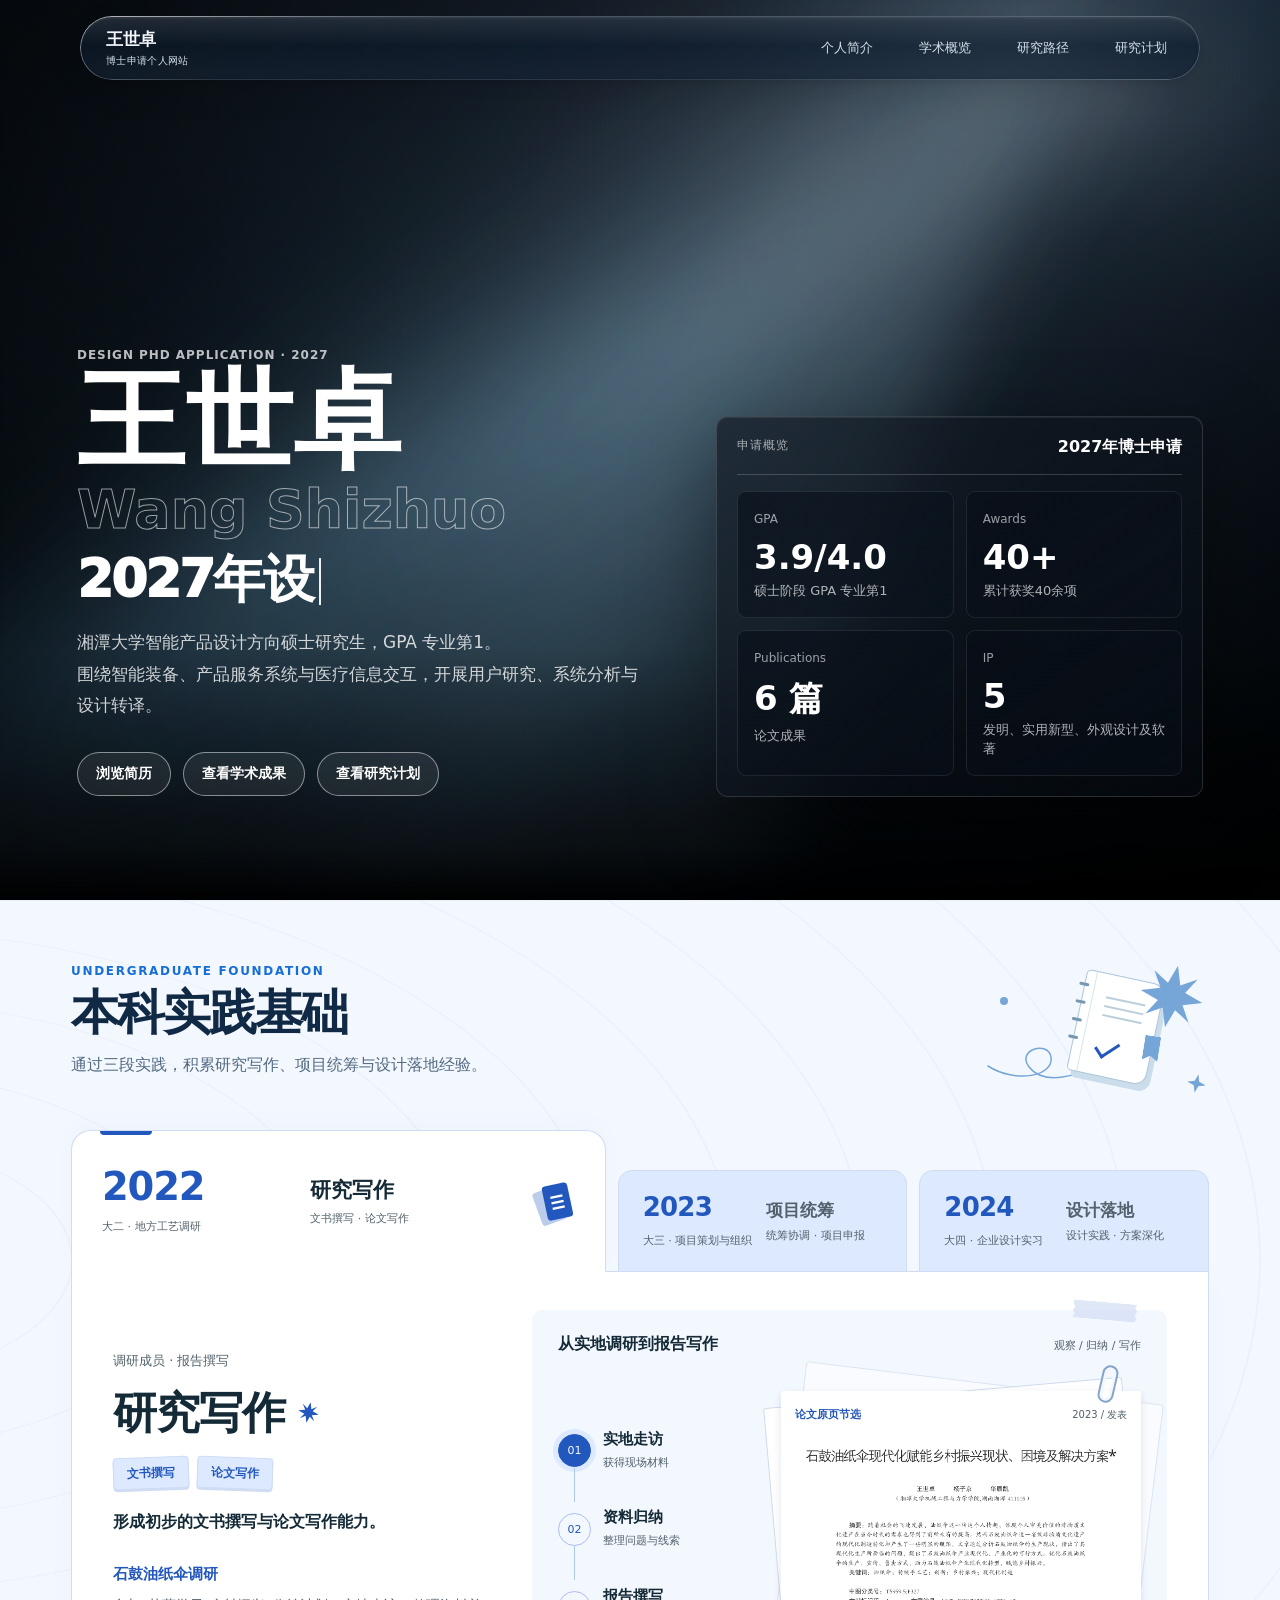
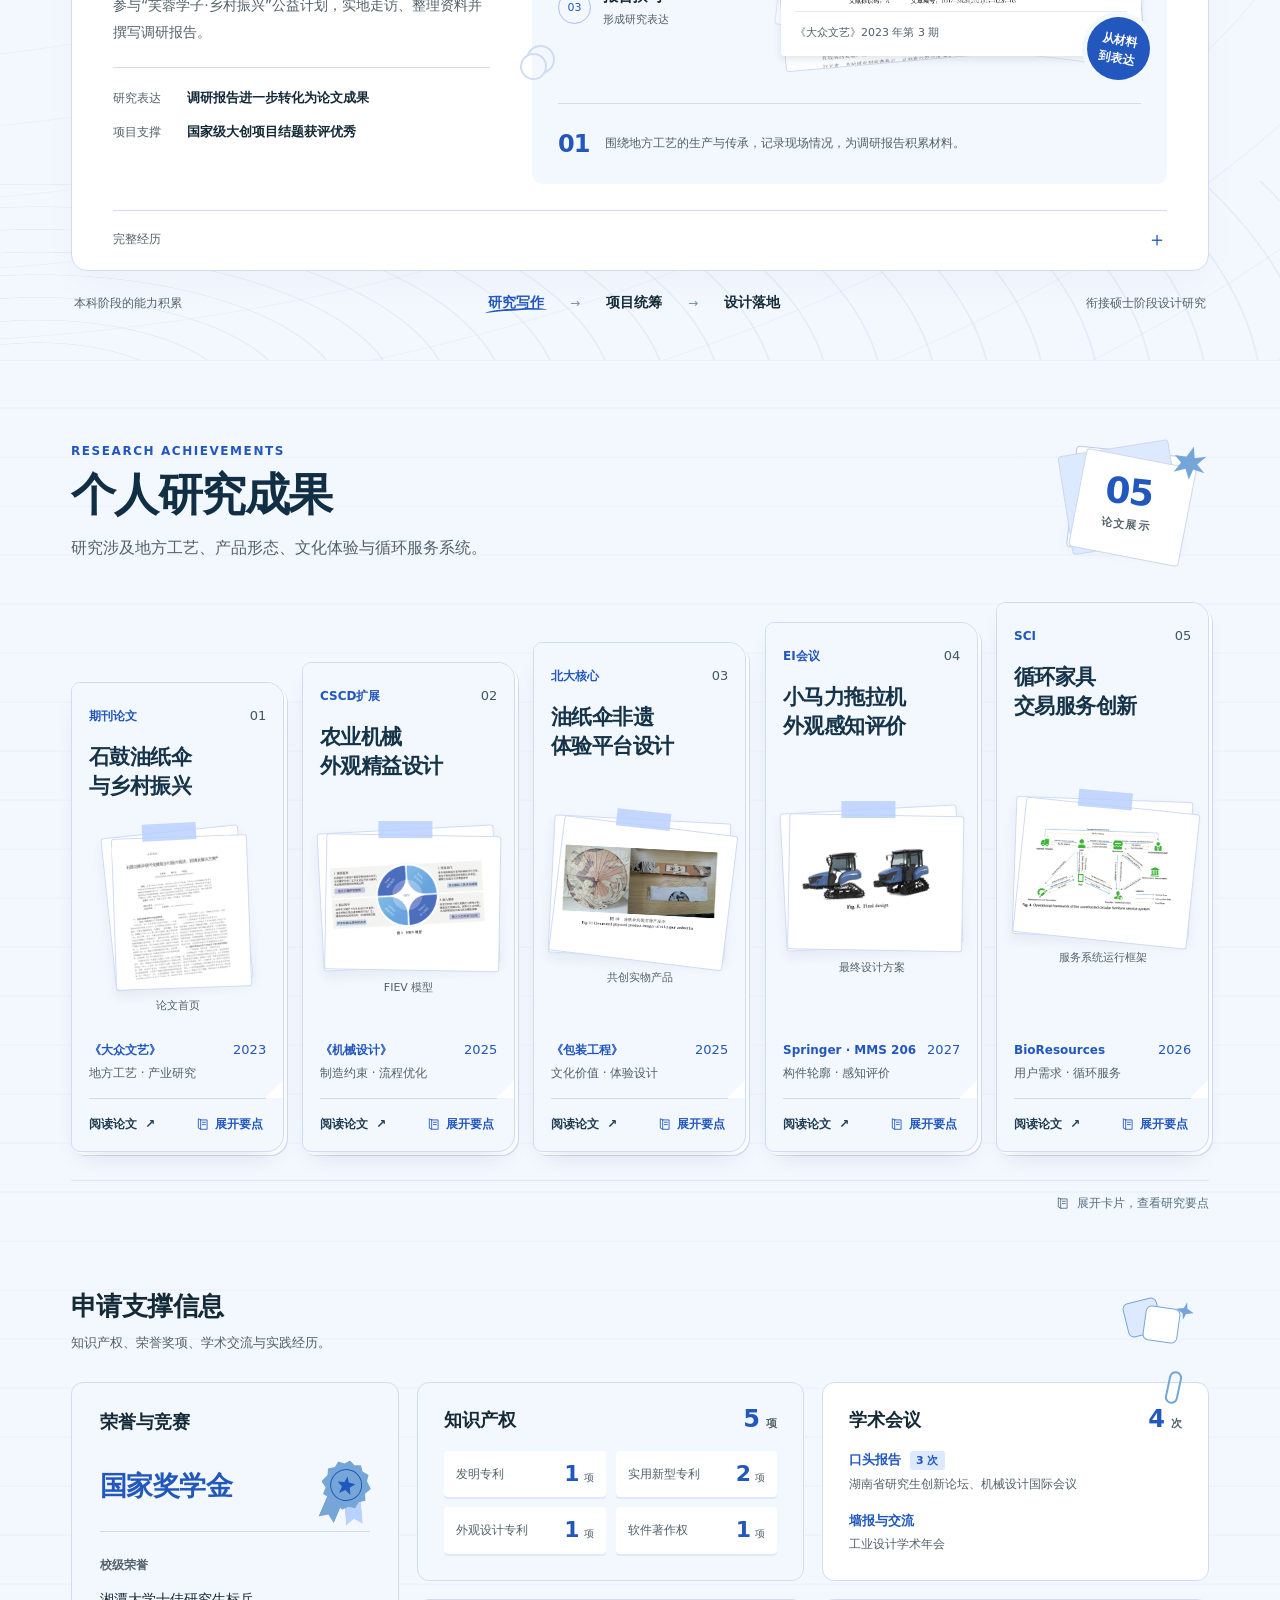
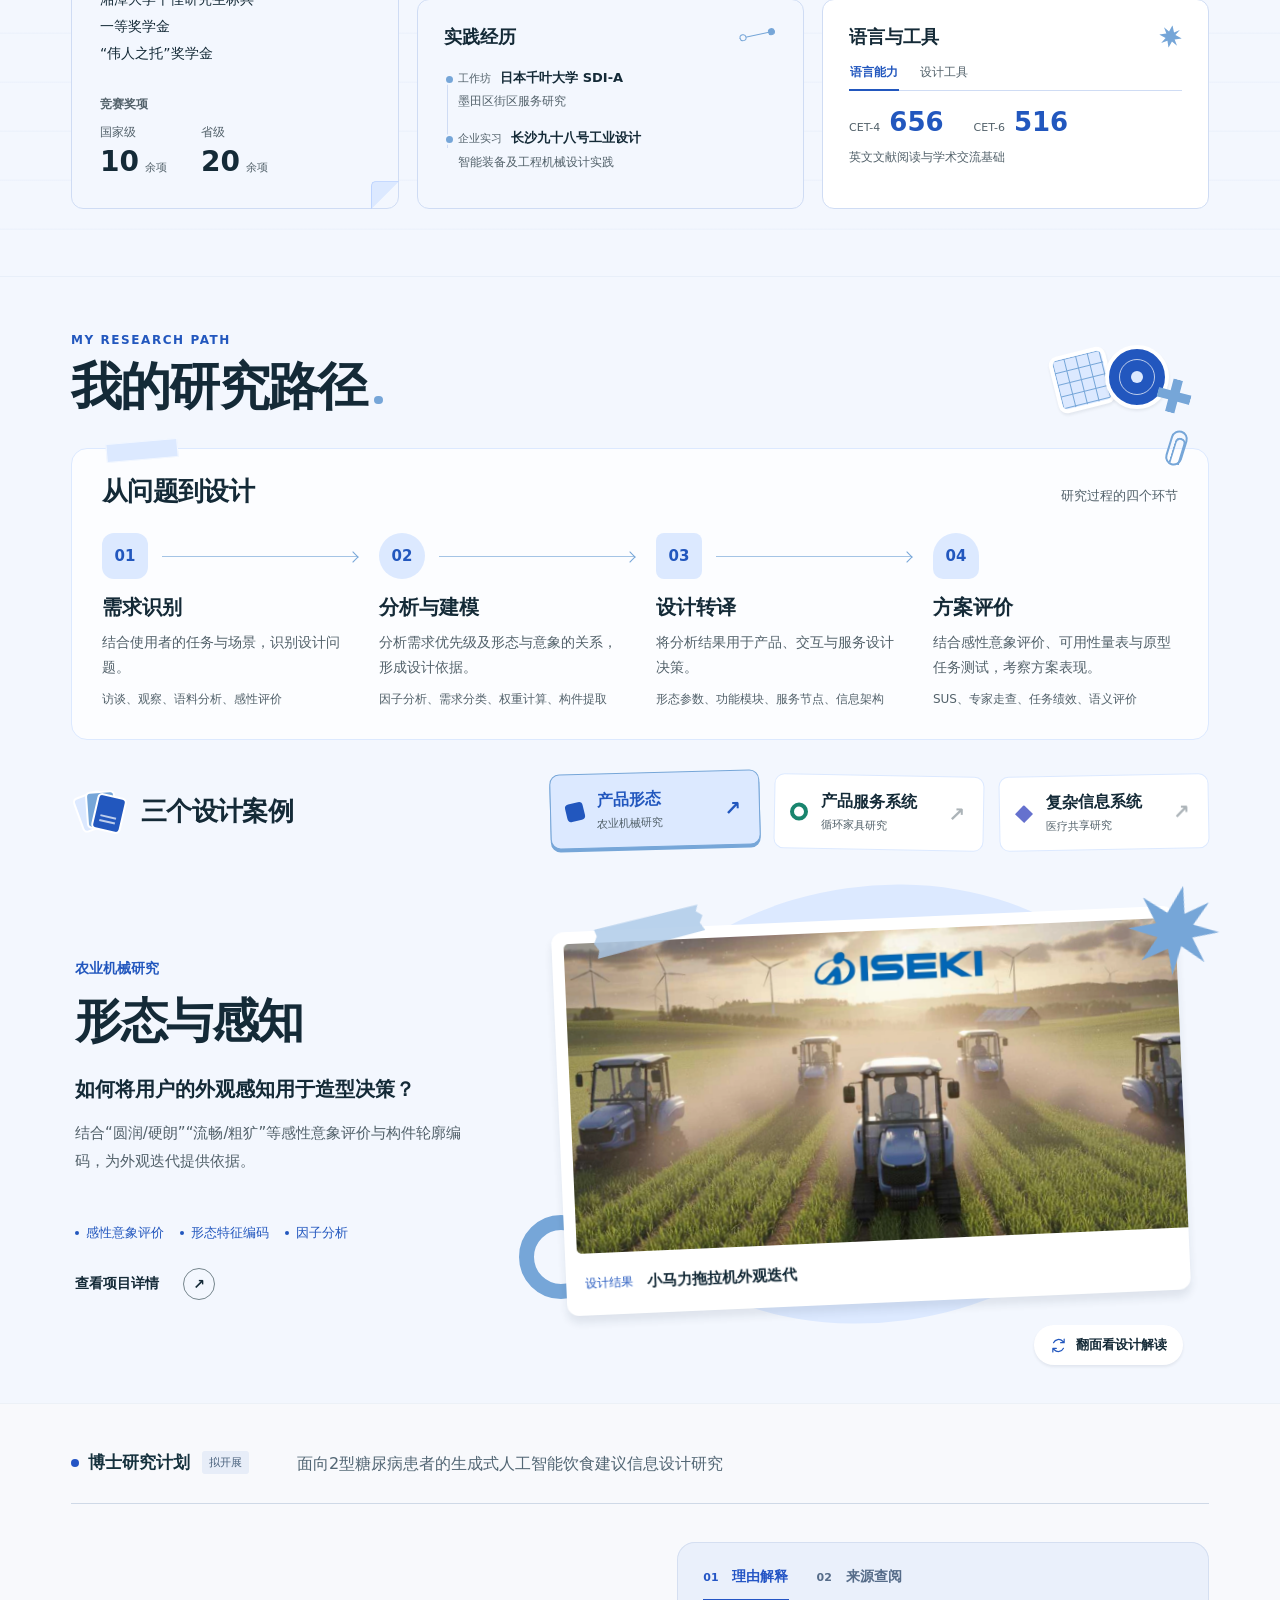
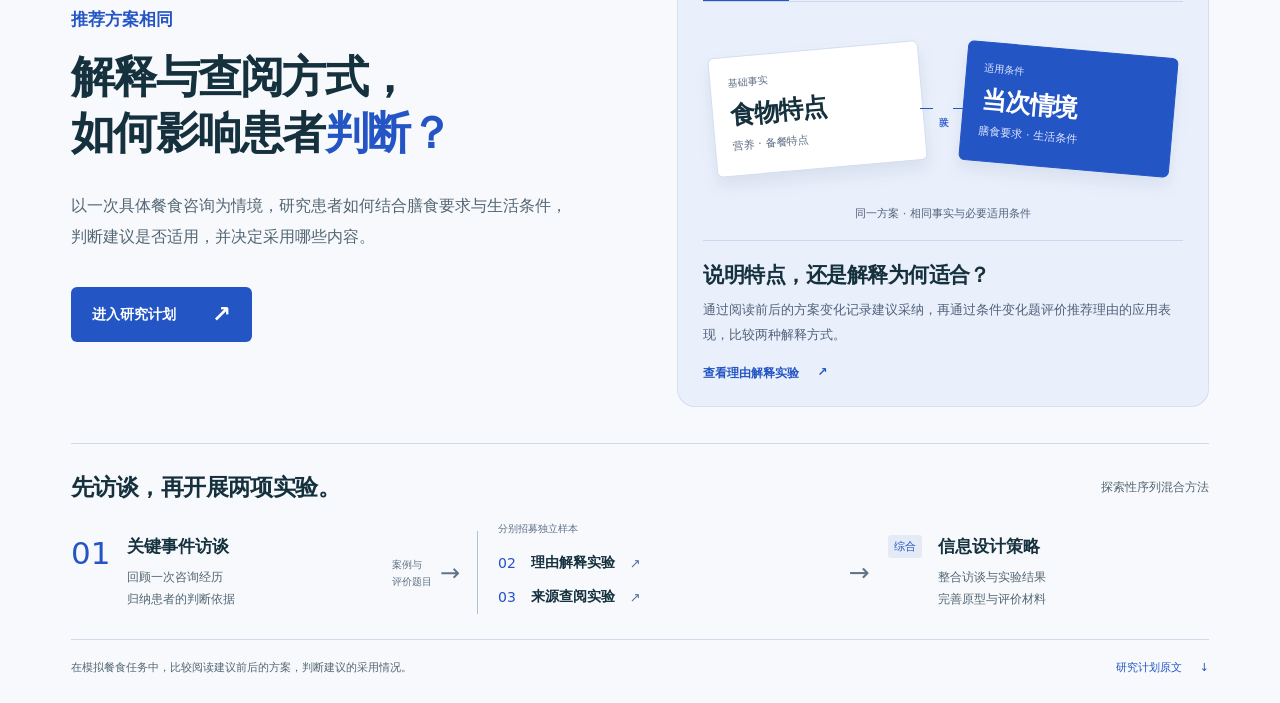
==== commit e2f1a4f8: "Publish refined research plan and three-study presentation" ====
--- a/portfolio.html
+++ b/portfolio.html
@@ -1,707 +1,707 @@
-<!doctype html>
-<html lang="zh-CN">
-<head>
-  <meta charset="utf-8">
-  <meta name="viewport" content="width=device-width, initial-scale=1">
-  <meta name="description" content="王世卓博士申请个人网站，展示用户研究、设计方法、论文成果与博士研究计划。">
-  <title>王世卓博士申请个人网站</title>
-  <link rel="stylesheet" href="styles.css">
-  <link rel="stylesheet" href="final-overrides.css?v=language-final-20261030">
-  <link rel="stylesheet" href="academic-evidence-board.css?v=4">
-  <link rel="stylesheet" href="unified-section-backgrounds.css?v=23">
-  <link rel="stylesheet" href="primary-interactions-v1.css?v=1">
-  <link rel="stylesheet" href="research-lab-interactions-v2.css?v=f555dbc34d80">
-  <link rel="stylesheet" href="motion-choreography-v1.css?v=3">
-  <link rel="stylesheet" href="site-update-20260915.css?v=7f88f877670d">
-  <link rel="stylesheet" href="desktop-adapt.css?v=4fabaf2221fd">
-  <link rel="stylesheet" href="support-pressure.css?v=248d488c09d0">
-  <link rel="stylesheet" href="research-playground.css?v=a97602cc77d7">
-  <link rel="stylesheet" href="support-notes.css?v=4213661631a0">
-  <link rel="stylesheet" href="foundation-atlas.css?v=0859dee58b93">
-  <link rel="stylesheet" href="research-folios.css?v=674935daa490">
-  <link rel="stylesheet" href="proposal-report.css?v=editorial-final-20261030">
-  <link rel="stylesheet" href="navigation-glass.css?v=76fa20e8d9a4">
-</head>
-<body class="desktop-responsive">
-  <div class="cursor-light" aria-hidden="true"></div>
-
-  <header class="topbar" aria-label="主导航">
-    <a class="brand" href="#top">
-      <strong>王世卓</strong>
-      <span>博士申请个人网站</span>
-    </a>
-    <nav class="nav-links" aria-label="页面章节">
-      <a href="#profile">个人简介</a>
-      <a href="#evidence">学术概览</a>
-      <a href="#research">研究路径</a>
-      <a href="#proposal">研究计划</a>
-    </nav>
-  </header>
-
-  <main id="top">
-    <section class="hero viewport-section" data-section="top">
-      <div class="hero-wall" aria-hidden="true">
-        <img src="assets/portfolio-20260915/hires/page-01.webp" alt="">
-        <img src="assets/portfolio-20260915/hires/page-09.webp" alt="">
-        <img src="assets/portfolio-20260915/hires/page-17.webp" alt="">
-        <img src="assets/portfolio-20260915/hires/page-25.webp" alt="">
-      </div>
-      <div class="hero-grid" aria-hidden="true"></div>
-        <canvas class="hero-rays" data-hero-light-field aria-hidden="true"></canvas>
-      <div class="hero-copy">
-        <p class="eyebrow">Design PhD Application · 2027</p>
-        <h1 class="kinetic-title">
-          <span>王世卓</span>
-          <span>Wang Shizhuo</span>
-        </h1>
-        <p class="hero-subtitle hero-type-title typewriter-line">
-          <span data-hero-typewriter>2027年设计学博士申请</span>
-          <span class="typewriter-cursor" aria-hidden="true"></span>
-        </p>
-        <p class="hero-text">
-          湘潭大学智能产品设计方向硕士研究生，GPA 专业第1。<br>
-          围绕智能装备、产品服务系统与医疗信息交互，开展用户研究、系统分析与设计转译。
-        </p>
-        <div class="hero-actions">
-          <a class="button ghost" href="assets/documents/01-王世卓-湘潭大学-个人简历.pdf" target="_blank" rel="noopener noreferrer">浏览简历</a>
-          <a class="button ghost" href="#evidence">查看学术成果</a>
-          <a class="button ghost" href="#proposal">查看研究计划</a>
-        </div>
-      </div>
-      <div class="hero-console" aria-label="申请概览">
-        <div class="console-head">
-          <span>申请概览</span>
-          <strong>2027年博士申请</strong>
-        </div>
-        <div class="signal-grid">
-          <article>
-            <span>GPA</span>
-            <strong class="countup-metric" data-countup data-count-target="3.9" data-count-decimals="1" data-count-suffix="/4.0" data-count-duration="1050" data-count-delay="0" aria-label="GPA 3.9/4.0">3.9/4.0</strong>
-            <p>硕士阶段 GPA 专业第1</p>
-          </article>
-          <article>
-            <span>Awards</span>
-            <strong class="countup-metric" data-countup data-count-target="40" data-count-suffix="+" data-count-duration="1100" data-count-delay="80" aria-label="累计获奖40余项">40+</strong>
-            <p>累计获奖40余项</p>
-          </article>
-          <article>
-            <span>Publications</span>
-            <strong class="countup-metric" data-countup data-count-target="6" data-count-suffix=" 篇" data-count-duration="920" data-count-delay="160" aria-label="论文成果6篇">6 篇</strong>
-            <p>论文成果</p>
-          </article>
-          <article>
-            <span>IP</span>
-            <strong class="countup-metric" data-countup data-count-target="5" data-count-duration="920" data-count-delay="240" aria-label="知识产权5项">5</strong>
-            <p>发明、实用新型、外观设计及软著</p>
-          </article>
-        </div>
-      </div>
-    </section>
-
-    <section class="profile-section undergraduate-foundation viewport-section foundation-atlas" id="profile" data-section="profile" data-practice="field" aria-labelledby="foundation-title">
-      <div class="foundation-inner">
-        <header class="foundation-header"><div>
-          <p class="foundation-kicker">Undergraduate Foundation</p>
-          <h2 id="foundation-title">本科实践基础</h2>
-          <p>通过三段实践，积累研究写作、项目统筹与设计落地经验。</p>
-        </div><div class="practice-header-mark" aria-hidden="true">
-          <svg class="practice-sketch-trail" viewBox="0 0 230 140" fill="none"><path d="M9 102c28 18 66 10 63-9-3-17-35-7-22 10 14 18 48 11 69-5"/><path d="m111 92 9 6-8 6"/><circle cx="25" cy="37" r="4"/></svg>
-          <div class="practice-notebook"><span class="notebook-binding"></span><span class="notebook-lines"></span><span class="notebook-check"></span><span class="notebook-corner"></span></div>
-          <span class="practice-sketch-star"></span><span class="practice-sketch-spark"></span>
-        </div></header>
-
-        <div class="practice-atlas">
-          <div class="practice-index" aria-label="按年份查看本科实践">
-            <button type="button" class="practice-tab is-active" id="practice-tab-field" data-practice="field" aria-controls="practice-field">
-              <span class="practice-year">2022<span>大二 · 地方工艺调研</span></span>
-              <span class="practice-tab-title">研究写作<small>文书撰写 · 论文写作</small></span>
-              <span class="practice-tab-symbol symbol-writing" aria-hidden="true"><i></i><i></i></span>
-            </button>
-            <button type="button" class="practice-tab" id="practice-tab-team" data-practice="team" aria-controls="practice-team">
-              <span class="practice-year">2023<span>大三 · 项目策划与组织</span></span>
-              <span class="practice-tab-title">项目统筹<small>统筹协调 · 项目申报</small></span>
-              <span class="practice-tab-symbol symbol-team" aria-hidden="true"><i></i><i></i><i></i><i></i></span>
-            </button>
-            <button type="button" class="practice-tab" id="practice-tab-industry" data-practice="industry" aria-controls="practice-industry">
-              <span class="practice-year">2024<span>大四 · 企业设计实习</span></span>
-              <span class="practice-tab-title">设计落地<small>设计实践 · 方案深化</small></span>
-              <span class="practice-tab-symbol symbol-design" aria-hidden="true"><i></i><i></i><i></i></span>
-            </button>
-          </div>
-
-          <div class="practice-pages">
-            <article class="practice-page is-active" id="practice-field" aria-labelledby="practice-tab-field">
-              <div class="practice-copy">
-                <p class="practice-role">调研成员 · 报告撰写</p>
-                <h3>研究写作<span class="practice-title-dot" aria-hidden="true"></span></h3>
-                <div class="practice-skill-tags" aria-label="能力标签"><span>文书撰写</span><span>论文写作</span></div>
-                <p class="practice-definition">形成初步的文书撰写与论文写作能力。</p>
-                <div class="practice-context"><h4>石鼓油纸伞调研</h4><p>参与“芙蓉学子·乡村振兴”公益计划，实地走访、整理资料并撰写调研报告。</p></div>
-                <dl class="practice-outcomes"><div><dt>研究表达</dt><dd>调研报告进一步转化为论文成果</dd></div><div><dt>项目支撑</dt><dd>国家级大创项目结题获评优秀</dd></div></dl>
-              </div>
-              <figure class="practice-visual field-visual" aria-labelledby="field-visual-caption">
-                <figcaption id="field-visual-caption"><strong>从实地调研到报告写作</strong><span>观察 / 归纳 / 写作</span></figcaption>
-                <div class="field-evidence">
-                  <ol class="field-route" aria-label="调研与写作过程">
-                    <li><button class="process-node is-selected" type="button" data-step="0" aria-pressed="true"><span class="process-number">01</span><span><strong>实地走访</strong><small>获得现场材料</small></span></button></li>
-                    <li><button class="process-node" type="button" data-step="1" aria-pressed="false"><span class="process-number">02</span><span><strong>资料归纳</strong><small>整理问题与线索</small></span></button></li>
-                    <li><button class="process-node" type="button" data-step="2" aria-pressed="false"><span class="process-number">03</span><span><strong>报告撰写</strong><small>形成研究表达</small></span></button></li>
-                  </ol>
-                  <div class="field-paper" aria-label="已发表论文原页节选">
-                    <img class="field-paper-layer paper-layer-two" src="assets/foundation/rural-paper-3.webp" width="893" height="1263" alt="" aria-hidden="true" loading="lazy">
-                    <img class="field-paper-layer paper-layer-one" src="assets/foundation/rural-paper-2.webp" width="893" height="1263" alt="" aria-hidden="true" loading="lazy">
-                    <div class="field-paper-front"><span class="field-paper-label">论文原页节选<span>2023 / 发表</span></span><img src="assets/foundation/rural-paper-heading.webp" width="1243" height="655" alt="石鼓油纸伞现代化赋能乡村振兴现状、困境及解决方案，作者王世卓、杨子京、华辰凯" loading="lazy"><span class="field-paper-journal">《大众文艺》2023 年第 3 期</span></div>
-                    <span class="field-paper-seal" aria-hidden="true">从材料<br>到表达</span>
-                  </div>
-                </div>
-                <div class="process-note" aria-live="polite" aria-atomic="true"><span class="process-note-index">01</span><p>围绕地方工艺的生产与传承，记录现场情况，为调研报告积累材料。</p></div>
-              </figure>
-              <details class="practice-details"><summary>完整经历<span aria-hidden="true">＋</span></summary><p>本科二年级参与首届“芙蓉学子·乡村振兴”公益计划并获得资助，关注地方传统工艺、非遗传承与乡村文化实践。承担调研及报告撰写工作，报告后续转化为论文成果，支撑一项国家级大学生创新创业训练计划项目结题获评优秀。</p></details>
-            </article>
-
-            <article class="practice-page" id="practice-team" aria-labelledby="practice-tab-team">
-              <div class="practice-copy">
-                <p class="practice-role">项目负责人</p>
-                <h3>项目统筹<span class="practice-title-dot" aria-hidden="true"></span></h3>
-                <div class="practice-skill-tags" aria-label="能力标签"><span>统筹协调</span><span>项目申报</span></div>
-                <p class="practice-definition">在团队实践中锻炼统筹协调与项目申报能力。</p>
-                <div class="practice-context"><h4>唐小生文创工艺坊</h4><p>负责文书撰写、申报材料整理与团队协调，安排成员分工和实践任务，汇总项目成果。</p></div>
-                <dl class="practice-outcomes"><div><dt>项目入驻</dt><dd>校级创新创业学院</dd></div><div><dt>团队入选</dt><dd>2023 年“笃行计划”全国示范性团队</dd></div></dl>
-              </div>
-              <figure class="practice-visual team-visual" aria-labelledby="team-visual-caption">
-                <figcaption id="team-visual-caption"><strong>项目策划与团队协作</strong><span>策划 / 申报 / 协同</span></figcaption>
-                <div class="team-map" aria-label="围绕项目目标统筹四项工作">
-                  <svg class="team-map-lines" viewBox="0 0 720 320" preserveAspectRatio="none" aria-hidden="true"><path d="M150 78 H246 Q275 78 300 111 L340 150 M570 78 H474 Q445 78 420 111 L380 150 M150 242 H246 Q275 242 300 209 L340 170 M570 242 H474 Q445 242 420 209 L380 170" pathLength="100" /></svg>
-                  <button type="button" class="process-node team-node team-node-plan is-selected" data-step="0" aria-pressed="true"><span class="team-node-number">01</span><strong>项目策划</strong><small>明确目标与安排</small></button>
-                  <button type="button" class="process-node team-node team-node-document" data-step="1" aria-pressed="false"><span class="team-node-number">02</span><strong>项目申报</strong><small>整理申报材料</small></button>
-                  <div class="team-map-hub"><div class="hub-petals" aria-hidden="true"><i></i><i></i><i></i><i></i></div><span>唐小生文创工艺坊</span><strong>项目统筹</strong><small>统筹分工、进度与成果</small></div>
-                  <button type="button" class="process-node team-node team-node-coordinate" data-step="2" aria-pressed="false"><span class="team-node-number">03</span><strong>团队协调</strong><small>分工与阶段推进</small></button>
-                  <button type="button" class="process-node team-node team-node-output" data-step="3" aria-pressed="false"><span class="team-node-number">04</span><strong>成果整理</strong><small>汇总记录与成果</small></button>
-                </div>
-                <div class="process-note" aria-live="polite" aria-atomic="true"><span class="process-note-index">01</span><p>梳理项目目标、实践内容和实施安排，形成团队工作方案。</p></div>
-              </figure>
-              <details class="practice-details"><summary>完整经历<span aria-hidden="true">＋</span></summary><p>本科三年级担任校级创新创业学院入驻项目“唐小生文创工艺坊”负责人。2023 年暑期带领团队入选全国大中专学生“三下乡”乡村振兴“笃行计划”全国示范性团队，为湘潭大学首次入围的两支团队之一。</p></details>
-            </article>
-
-            <article class="practice-page" id="practice-industry" aria-labelledby="practice-tab-industry">
-              <div class="practice-copy">
-                <p class="practice-role">工业设计实习生 · 本科四年级</p>
-                <h3>设计落地<span class="practice-title-dot" aria-hidden="true"></span></h3>
-                <div class="practice-skill-tags" aria-label="能力标签"><span>设计实践</span><span>方案深化</span></div>
-                <p class="practice-definition">在企业项目中锻炼设计实践与方案落地能力。</p>
-                <div class="practice-context"><h4>N98 工业设计实习</h4><p>在长沙九十八号工业设计有限公司实习，参与锂电池产线智能装备及工程机械项目的概念推演与方案迭代。</p></div>
-                <dl class="practice-outcomes"><div><dt>设计参与</dt><dd>累计参与 20 余项设计提案</dd></div><div><dt>后续推进</dt><dd>部分进入结构设计与方案深化阶段</dd></div></dl>
-              </div>
-              <figure class="practice-visual industry-visual" aria-labelledby="industry-visual-caption">
-                <figcaption id="industry-visual-caption"><strong>企业项目中的设计过程</strong><span>研究 / 推演 / 深化</span></figcaption>
-                <div class="industry-flow" aria-label="需求分析、方案迭代与设计深化">
-                  <div class="industry-track" aria-hidden="true"><span></span><span></span></div>
-                  <button class="process-node design-step" type="button" data-step="0" aria-pressed="false"><span class="design-object object-research" aria-hidden="true"><i></i><i></i><i></i></span><span class="design-step-label"><small>01 / 设计输入</small><strong>需求分析</strong><span>竞品分析 · 用户研究</span></span></button>
-                  <button class="process-node design-step" type="button" data-step="1" aria-pressed="false"><span class="design-object object-iteration" aria-hidden="true"><i></i><i></i><i></i></span><span class="design-step-label"><small>02 / 反复推敲</small><strong>设计推演</strong><span>概念比较 · 方案迭代</span></span></button>
-                  <button class="process-node design-step" type="button" data-step="2" aria-pressed="false"><span class="design-object object-delivery" aria-hidden="true"><i></i><i></i><i></i></span><span class="design-step-label"><small>03 / 后续推进</small><strong>方案深化</strong><span>部分进入结构设计</span></span></button>
-                  <div class="industry-feedback"><span aria-hidden="true">↶</span>根据企业要求与工程约束比较、调整方案</div>
-                </div>
-                <div class="process-note" aria-live="polite" aria-atomic="true"><span class="process-note-index" aria-hidden="true">↳</span><p>通过企业项目，了解从需求分析、方案迭代到设计深化的过程。</p></div>
-              </figure>
-              <details class="practice-details"><summary>完整经历<span aria-hidden="true">＋</span></summary><p>本科四年级进入长沙九十八号工业设计有限公司实习，参与智能装备及工程机械相关设计项目，承担竞品分析、用户研究、概念推演与方案迭代等工作。累计参与 20 余项设计提案，部分方案进入企业后续结构设计与方案深化阶段。</p></details>
-            </article>
-          </div>
-          <footer class="practice-foundation-line"><span>本科阶段的能力积累</span><p><strong>研究写作</strong><span aria-hidden="true">→</span><strong>项目统筹</strong><span aria-hidden="true">→</span><strong>设计落地</strong></p><span>衔接硕士阶段设计研究</span></footer>
-        </div>
-      </div>
-    </section>
-
-    <section class="evidence-section viewport-section" id="evidence" data-section="evidence">
-      <div class="section-heading reveal">
-        <p class="eyebrow">Academic Profile</p>
-        <h2>学术训练、研究成果与博士准备</h2>
-        <p>教育背景、研究方法训练，以及论文与设计项目成果。</p>
-      </div>
-      <div class="evidence-grid">
-        <article class="evidence-timeline reveal">
-          <div class="timeline-item">
-            <span>01</span>
-            <strong>教育与排名</strong>
-            <p>湘潭大学艺术学院智能产品设计方向硕士研究生，推免入学，GPA 3.9/4.0，专业第1。<br>本科就读于湘潭大学工业设计专业，专业排名前20%。</p>
-          </div>
-          <div class="timeline-item">
-            <span>02</span>
-            <strong>研究方向</strong>
-            <p>从具体使用问题出发，分析用户需求、场景条件与设计变量之间的关系，为设计决策提供依据。</p>
-          </div>
-          <div class="timeline-item">
-            <span>03</span>
-            <strong>方法训练</strong>
-            <p>具备用户研究、问卷设计、信效度检验、多元统计和聚类分析基础，能够完成实验设计、数据解释和方案推导。</p>
-          </div>
-          <div class="timeline-item">
-            <span>04</span>
-            <strong>博士准备</strong>
-            <p>通过智能装备、服务系统和医疗信息项目，积累问题识别、参数推导与方案验证经验。</p>
-          </div>
-        </article>
-        <article class="resume-dossier reveal" aria-label="个人研究成果">
-          <header class="dossier-head folio-heading">
-            <div class="folio-heading-copy"><span>Research Achievements</span><h2>个人研究成果</h2><p>研究涉及地方工艺、产品形态、文化体验与循环服务系统。</p></div>
-            <div class="folio-collection" aria-label="本页展示5篇论文"><span class="folio-collection-pages" aria-hidden="true"><i></i><i></i></span><b>05</b><span>论文展示</span><svg viewBox="0 0 36 36" aria-hidden="true"><path d="m18 1 3.6 11.4L33 8l-7.3 10L35 25l-12-1-2 11-6-10-11 6 5-11-8-6 12-1Z"/></svg></div>
-          </header>
-          <div class="dossier-grid">
-            <section class="publication-shelf" aria-label="研究论文">
-              <ul class="paper-list paper-folios" id="paper-achievements">
-                <li class="paper-folio folio-rural" style="--paper-card-height:470px" data-folio="rural-umbrella">
-                  <div class="folio-stage"><div class="folio-turn">
-                    <div class="folio-front" id="folio-front-1">
-                      <div class="folio-topline"><span class="folio-category">期刊论文</span><span class="folio-index">01</span></div>
-                      <h3><a href="publications.html#paper-rural-umbrella" aria-label="石鼓油纸伞现代化赋能乡村振兴现状、困境及解决方案">石鼓油纸伞<br>与乡村振兴</a></h3>
-                      <figure class="folio-figure">
-                        <a href="publications.html#paper-rural-umbrella" aria-label="查看石鼓油纸伞与乡村振兴的研究图文"><img src="assets/publications/rural-umbrella.webp" alt="石鼓油纸伞乡村振兴论文首页" loading="lazy" decoding="async" width="360" height="240"></a>
-                        <figcaption>论文首页</figcaption>
-                      </figure>
-                      <div class="folio-publication"><span>《大众文艺》</span><time>2023</time></div>
-                      <p class="folio-topic">地方工艺 · 产业研究</p>
-                    </div>
-                    <div class="folio-back" id="folio-back-1">
-                      <div class="folio-topline"><span class="folio-category">研究要点</span><span class="folio-index">01</span></div>
-                      <h4>石鼓油纸伞现代化赋能乡村振兴现状、困境及解决方案</h4>
-                      <p class="folio-citation">《大众文艺》，2023(03)：226-228 </p>
-                      <dl class="folio-notes"><div><dt>研究方法</dt><dd>现状调研、困境归纳与策略梳理</dd></div><div><dt>能力积累</dt><dd>识别地方产业问题，分析设计介入方式</dd></div></dl>
-                    </div>
-                  </div>
-                  </div>
-                  <div class="folio-controls"><a class="folio-read" href="publications.html#paper-rural-umbrella" aria-label="阅读石鼓油纸伞与乡村振兴论文">阅读论文 <span aria-hidden="true">↗</span></a><button class="folio-flip" type="button" aria-pressed="false" aria-controls="folio-front-1 folio-back-1" aria-label="展开石鼓油纸伞与乡村振兴的研究要点"><svg viewBox="0 0 24 24" aria-hidden="true"><path d="M8 5h11v16H8V5Z"/><path class="folio-icon-leaf" d="m8 5-4-2v16l4 2M11 9h5m-5 4h5"/></svg><span>展开要点</span></button></div>
-                </li>
-                <li class="paper-folio folio-lean" style="--paper-card-height:490px" data-folio="lean-agri-machinery">
-                  <div class="folio-stage"><div class="folio-turn">
-                    <div class="folio-front" id="folio-front-2">
-                      <div class="folio-topline"><span class="folio-category">CSCD扩展</span><span class="folio-index">02</span></div>
-                      <h3><a href="publications.html#paper-lean-agri-machinery" aria-label="制造约束下的农业机械外观精益设计方法">农业机械<br>外观精益设计</a></h3>
-                      <figure class="folio-figure">
-                        <a href="publications.html#paper-lean-agri-machinery" aria-label="查看农业机械外观精益设计的研究图文"><img src="assets/research-visuals/lean-model.webp" alt="论文中的 FIEV 精益设计模型" loading="lazy" decoding="async" width="360" height="240"></a>
-                        <figcaption>FIEV 模型</figcaption>
-                      </figure>
-                      <div class="folio-publication"><span>《机械设计》</span><time>2025</time></div>
-                      <p class="folio-topic">制造约束 · 流程优化</p>
-                    </div>
-                    <div class="folio-back" id="folio-back-2">
-                      <div class="folio-topline"><span class="folio-category">研究要点</span><span class="folio-index">02</span></div>
-                      <h4>制造约束下的农业机械外观精益设计方法</h4>
-                      <p class="folio-citation">《机械设计》，2025，42(12)：84-90；通讯作者 </p>
-                      <dl class="folio-notes"><div><dt>研究方法</dt><dd>制造约束分析、外观设计流程优化</dd></div><div><dt>能力积累</dt><dd>协调外观设计与制造要求</dd></div></dl>
-                    </div>
-                  </div>
-                  </div>
-                  <div class="folio-controls"><a class="folio-read" href="publications.html#paper-lean-agri-machinery" aria-label="阅读农业机械外观精益设计论文">阅读论文 <span aria-hidden="true">↗</span></a><button class="folio-flip" type="button" aria-pressed="false" aria-controls="folio-front-2 folio-back-2" aria-label="展开农业机械外观精益设计的研究要点"><svg viewBox="0 0 24 24" aria-hidden="true"><path d="M8 5h11v16H8V5Z"/><path class="folio-icon-leaf" d="m8 5-4-2v16l4 2M11 9h5m-5 4h5"/></svg><span>展开要点</span></button></div>
-                </li>
-                <li class="paper-folio folio-umbrella" style="--paper-card-height:510px" data-folio="oil-paper-umbrella">
-                  <div class="folio-stage"><div class="folio-turn">
-                    <div class="folio-front" id="folio-front-3">
-                      <div class="folio-topline"><span class="folio-category">北大核心</span><span class="folio-index">03</span></div>
-                      <h3><a href="publications.html#paper-oil-paper-umbrella" aria-label="价值感知视域下油纸伞非遗体验平台设计研究">油纸伞非遗<br>体验平台设计</a></h3>
-                      <figure class="folio-figure">
-                        <a href="publications.html#paper-oil-paper-umbrella" aria-label="查看油纸伞非遗体验平台设计的研究图文"><img src="assets/research-visuals/umbrella-product.webp" alt="论文图10：油纸伞共创实物产品" loading="lazy" decoding="async" width="360" height="240"></a>
-                        <figcaption>共创实物产品</figcaption>
-                      </figure>
-                      <div class="folio-publication"><span>《包装工程》</span><time>2025</time></div>
-                      <p class="folio-topic">文化价值 · 体验设计</p>
-                    </div>
-                    <div class="folio-back" id="folio-back-3">
-                      <div class="folio-topline"><span class="folio-category">研究要点</span><span class="folio-index">03</span></div>
-                      <h4>价值感知视域下油纸伞非遗体验平台设计研究</h4>
-                      <p class="folio-citation">《包装工程》，2025，46(22)：468-480；通讯作者 </p>
-                      <dl class="folio-notes"><div><dt>研究方法</dt><dd>价值感知分析、体验流程设计</dd></div><div><dt>能力积累</dt><dd>组织文化体验流程与服务触点</dd></div></dl>
-                    </div>
-                  </div>
-                  </div>
-                  <div class="folio-controls"><a class="folio-read" href="publications.html#paper-oil-paper-umbrella" aria-label="阅读油纸伞非遗体验平台设计论文">阅读论文 <span aria-hidden="true">↗</span></a><button class="folio-flip" type="button" aria-pressed="false" aria-controls="folio-front-3 folio-back-3" aria-label="展开油纸伞非遗体验平台设计的研究要点"><svg viewBox="0 0 24 24" aria-hidden="true"><path d="M8 5h11v16H8V5Z"/><path class="folio-icon-leaf" d="m8 5-4-2v16l4 2M11 9h5m-5 4h5"/></svg><span>展开要点</span></button></div>
-                </li>
-                <li class="paper-folio folio-tractor" style="--paper-card-height:530px" data-folio="tractor-evaluation">
-                  <div class="folio-stage"><div class="folio-turn">
-                    <div class="folio-front" id="folio-front-4">
-                      <div class="folio-topline"><span class="folio-category">EI会议</span><span class="folio-index">04</span></div>
-                      <h3><a href="publications.html#paper-tractor-evaluation" aria-label="Research on the Appearance Evaluation Factors of Small Horsepower Tractors-Based on Component Contour Extraction">小马力拖拉机<br>外观感知评价</a></h3>
-                      <figure class="folio-figure">
-                        <a href="publications.html#paper-tractor-evaluation" aria-label="查看小马力拖拉机外观感知评价的研究图文"><img src="assets/research-visuals/tractor-result.webp" alt="论文图5：小马力拖拉机最终设计方案" loading="lazy" decoding="async" width="360" height="240"></a>
-                        <figcaption>最终设计方案</figcaption>
-                      </figure>
-                      <div class="folio-publication"><span>Springer · MMS 206</span><time>2027</time></div>
-                      <p class="folio-topic">构件轮廓 · 感知评价</p>
-                    </div>
-                    <div class="folio-back" id="folio-back-4">
-                      <div class="folio-topline"><span class="folio-category">研究要点</span><span class="folio-index">04</span></div>
-                      <h4>Research on the Appearance Evaluation Factors of Small Horsepower Tractors-Based on Component Contour Extraction</h4>
-                      <p class="folio-citation">Advances in Mechanical Design, Springer, 2027, MMS 206: 1519-1534；EI会议论文；通讯作者 <a class="folio-source" href="https://doi.org/10.1007/978-981-95-7904-4_109" target="_blank" rel="noopener noreferrer">DOI ↗</a></p>
-                      <dl class="folio-notes"><div><dt>研究方法</dt><dd>构件轮廓提取、用户感知评价</dd></div><div><dt>能力积累</dt><dd>产品形态变量识别与量化评价</dd></div></dl>
-                    </div>
-                  </div>
-                  </div>
-                  <div class="folio-controls"><a class="folio-read" href="publications.html#paper-tractor-evaluation" aria-label="阅读小马力拖拉机外观感知评价论文">阅读论文 <span aria-hidden="true">↗</span></a><button class="folio-flip" type="button" aria-pressed="false" aria-controls="folio-front-4 folio-back-4" aria-label="展开小马力拖拉机外观感知评价的研究要点"><svg viewBox="0 0 24 24" aria-hidden="true"><path d="M8 5h11v16H8V5Z"/><path class="folio-icon-leaf" d="m8 5-4-2v16l4 2M11 9h5m-5 4h5"/></svg><span>展开要点</span></button></div>
-                </li>
-                <li class="paper-folio folio-circular" style="--paper-card-height:550px" data-folio="circular-furniture">
-                  <div class="folio-stage"><div class="folio-turn">
-                    <div class="folio-front" id="folio-front-5">
-                      <div class="folio-topline"><span class="folio-category">SCI</span><span class="folio-index">05</span></div>
-                      <h3><a href="publications.html#paper-circular-furniture" aria-label="Innovation of the Circular Transaction Service Mode of Furniture Products Oriented by User Demand">循环家具<br>交易服务创新</a></h3>
-                      <figure class="folio-figure">
-                        <a href="publications.html#paper-circular-furniture" aria-label="查看循环家具交易服务创新的研究图文"><img src="assets/research-visuals/circular-operation.webp" alt="论文图4：循环家具服务系统运行框架" loading="lazy" decoding="async" width="360" height="240"></a>
-                        <figcaption>服务系统运行框架</figcaption>
-                      </figure>
-                      <div class="folio-publication"><span>BioResources</span><time>2026</time></div>
-                      <p class="folio-topic">用户需求 · 循环服务</p>
-                    </div>
-                    <div class="folio-back" id="folio-back-5">
-                      <div class="folio-topline"><span class="folio-category">研究要点</span><span class="folio-index">05</span></div>
-                      <h4>Innovation of the Circular Transaction Service Mode of Furniture Products Oriented by User Demand</h4>
-                      <p class="folio-citation">BioResources, 2026, 21(1): 1725-1746；通讯作者 <a class="folio-source" href="https://bioresources.cnr.ncsu.edu/resources/innovation-of-the-circular-transaction-service-mode-of-furniture-products-oriented-by-user-demand/" target="_blank" rel="noopener noreferrer">官方全文 ↗</a></p>
-                      <dl class="folio-notes"><div><dt>研究方法</dt><dd>用户需求分析、产品服务系统建模</dd></div><div><dt>能力积累</dt><dd>多主体服务关系梳理与系统建模</dd></div></dl>
-                    </div>
-                  </div>
-                  </div>
-                  <div class="folio-controls"><a class="folio-read" href="publications.html#paper-circular-furniture" aria-label="阅读循环家具交易服务创新论文">阅读论文 <span aria-hidden="true">↗</span></a><button class="folio-flip" type="button" aria-pressed="false" aria-controls="folio-front-5 folio-back-5" aria-label="展开循环家具交易服务创新的研究要点"><svg viewBox="0 0 24 24" aria-hidden="true"><path d="M8 5h11v16H8V5Z"/><path class="folio-icon-leaf" d="m8 5-4-2v16l4 2M11 9h5m-5 4h5"/></svg><span>展开要点</span></button></div>
-                </li>
-              </ul>
-              <div class="folio-shelf-note"><span><svg viewBox="0 0 24 24" aria-hidden="true"><path d="M8 5h11v16H8V5Z"/><path class="folio-icon-leaf" d="m8 5-4-2v16l4 2M11 9h5m-5 4h5"/></svg>展开卡片，查看研究要点</span></div>
-            </section>
-            <div class="support-matrix support-notes" id="support-matrix" aria-labelledby="support-matrix-title">
-              <header class="credential-heading">
-                <div><h3 id="support-matrix-title">申请支撑信息</h3><p>知识产权、荣誉奖项、学术交流与实践经历。</p></div>
-                <span class="credential-heading-mark" aria-hidden="true"><i></i><i></i><i></i></span>
-              </header>
-              <div class="credential-layout">
-                <section class="credential-note credential-honors" aria-labelledby="credential-honors-title">
-                  <header class="credential-note-heading"><h4 id="credential-honors-title">荣誉与竞赛</h4></header>
-                  <div class="scholarship-feature">
-                    <span class="scholarship-ribbon" aria-hidden="true"><i></i><b></b></span>
-                    <h5>国家奖学金</h5>
-                  </div>
-                  <div class="honors-school"><h5>校级荣誉</h5><ul class="honors-list"><li>湘潭大学十佳研究生标兵</li><li>一等奖学金</li><li>“伟人之托”奖学金</li></ul></div>
-                  <div class="honors-competition"><h5>竞赛奖项</h5><dl><div><dt>国家级</dt><dd>10<span>余项</span></dd></div><div><dt>省级</dt><dd>20<span>余项</span></dd></div></dl></div>
-                  <span class="credential-corner" aria-hidden="true"></span>
-                </section>
-
-                <section class="credential-note credential-ip" aria-labelledby="credential-ip-title">
-                  <header class="credential-note-heading"><h4 id="credential-ip-title">知识产权</h4><span class="credential-total"><b>5</b> 项</span></header>
-                  <dl class="patent-slips"><div><dt>发明专利</dt><dd>1<span>项</span></dd></div><div><dt>实用新型专利</dt><dd>2<span>项</span></dd></div><div><dt>外观设计专利</dt><dd>1<span>项</span></dd></div><div><dt>软件著作权</dt><dd>1<span>项</span></dd></div></dl>
-                </section>
-
-                <section class="credential-note credential-exchange" aria-labelledby="credential-exchange-title">
-                  <span class="credential-clip" aria-hidden="true"></span>
-                  <header class="credential-note-heading"><h4 id="credential-exchange-title">学术会议</h4><span class="credential-total"><b>4</b> 次</span></header>
-                  <dl class="credential-lines"><div><dt>口头报告 <b>3 次</b></dt><dd>湖南省研究生创新论坛、机械设计国际会议</dd></div><div><dt>墙报与交流</dt><dd>工业设计学术年会</dd></div></dl>
-                </section>
-
-                <section class="credential-note credential-practice" aria-labelledby="credential-practice-title">
-                  <header class="credential-note-heading"><h4 id="credential-practice-title">实践经历</h4><span class="credential-route-mark" aria-hidden="true"><i></i><i></i></span></header>
-                  <dl class="practice-stops"><div><dt><span>工作坊</span>日本千叶大学 SDI-A</dt><dd>墨田区街区服务研究</dd></div><div><dt><span>企业实习</span>长沙九十八号工业设计</dt><dd>智能装备及工程机械设计实践</dd></div></dl>
-                </section>
-
-                <section class="credential-note credential-skills" aria-labelledby="credential-skills-title">
-                  <header class="credential-note-heading"><h4 id="credential-skills-title">语言与工具</h4><span class="credential-spark" aria-hidden="true"></span></header>
-                  <div class="credential-tabs" aria-label="查看语言与设计工具"><button type="button" id="credential-tab-language" aria-controls="credential-language" class="is-active">语言能力</button><button type="button" id="credential-tab-tools" aria-controls="credential-tools">设计工具</button></div>
-                  <div class="credential-skill-pages">
-                    <div class="credential-skill-panel" id="credential-language" aria-labelledby="credential-tab-language"><dl class="language-scores"><div><dt>CET-4</dt><dd>656</dd></div><div><dt>CET-6</dt><dd>516</dd></div></dl><p>英文文献阅读与学术交流基础</p></div>
-                    <div class="credential-skill-panel" id="credential-tools" aria-labelledby="credential-tab-tools"><div class="design-tool-labels"><span>Rhino</span><span>KeyShot</span><span>Figma</span></div><p>方案推演 · 图表绘制 · 版面整合</p></div>
-                  </div>
-                </section>
-              </div>
-            </div>
-          </div>
-        </article>
-      </div>
-    </section>
-
-    <section class="research-section viewport-section research-playground" id="research" data-section="research" data-desk-case="form" aria-labelledby="research-heading">
-      <div class="desk-inner">
-        <header class="desk-heading">
-          <div><p class="desk-kicker">MY RESEARCH PATH</p><h2 id="research-heading">我的研究路径<span class="desk-heading-dot" aria-hidden="true"></span></h2></div>
-          <div class="desk-heading-stickers" aria-hidden="true"><span class="desk-sticker-grid"></span><span class="desk-sticker-disc"></span><span class="desk-sticker-cross"></span></div>
-        </header>
-        <div class="desk-methods" id="research-method-chain" aria-labelledby="desk-methods-heading">
-          <span class="desk-paperclip" aria-hidden="true"></span>
-          <header><h3 id="desk-methods-heading">从问题到设计</h3><p>研究过程的四个环节</p></header>
-          <ol><li><span class="desk-step-number" aria-hidden="true">01</span><h4>需求识别</h4><p>结合使用者的任务与场景，识别设计问题。</p><small>访谈、观察、语料分析、感性评价</small></li><li><span class="desk-step-number" aria-hidden="true">02</span><h4>分析与建模</h4><p>分析需求优先级及形态与意象的关系，形成设计依据。</p><small>因子分析、需求分类、权重计算、构件提取</small></li><li><span class="desk-step-number" aria-hidden="true">03</span><h4>设计转译</h4><p>将分析结果用于产品、交互与服务设计决策。</p><small>形态参数、功能模块、服务节点、信息架构</small></li><li><span class="desk-step-number" aria-hidden="true">04</span><h4>方案评价</h4><p>结合感性意象评价、可用性量表与原型任务测试，考察方案表现。</p><small>SUS、专家走查、任务绩效、语义评价</small></li></ol>
-        </div>
-        <div class="desk-cases" role="group" aria-labelledby="desk-cases-heading">
-          <header class="desk-cases-heading">
-            <h3 id="desk-cases-heading"><span class="desk-case-stack" aria-hidden="true"><i></i><i></i><i></i></span><span>三个设计案例</span></h3>
-            <div class="desk-tabs" role="tablist" aria-label="选择设计案例"><button class="desk-tab" type="button" role="tab" id="desk-tab-form" aria-label="产品形态" aria-controls="desk-panel-form" aria-selected="true" tabindex="0" data-desk-tab="form"><span class="desk-glyph glyph-form" aria-hidden="true"></span><span class="desk-tab-copy"><span>产品形态</span><small>农业机械研究</small></span><span class="desk-tab-arrow" aria-hidden="true">↗</span></button><button class="desk-tab" type="button" role="tab" id="desk-tab-service" aria-label="产品服务系统" aria-controls="desk-panel-service" aria-selected="false" tabindex="-1" data-desk-tab="service"><span class="desk-glyph glyph-service" aria-hidden="true"></span><span class="desk-tab-copy"><span>产品服务系统</span><small>循环家具研究</small></span><span class="desk-tab-arrow" aria-hidden="true">↗</span></button><button class="desk-tab" type="button" role="tab" id="desk-tab-information" aria-label="复杂信息系统" aria-controls="desk-panel-information" aria-selected="false" tabindex="-1" data-desk-tab="information"><span class="desk-glyph glyph-information" aria-hidden="true"></span><span class="desk-tab-copy"><span>复杂信息系统</span><small>医疗共享研究</small></span><span class="desk-tab-arrow" aria-hidden="true">↗</span></button></div>
-          </header>
-          <div class="desk-stage"><article class="desk-panel" id="desk-panel-form" role="tabpanel" aria-labelledby="desk-tab-form" data-desk-panel="form">
-        <div class="desk-copy">
-          <p class="desk-study-label">农业机械研究</p>
-          <h4 class="desk-case-title">形态与感知</h4>
-          <p class="desk-question">如何将用户的外观感知用于造型决策？</p>
-          <p class="desk-description">结合“圆润/硬朗”“流畅/粗犷”等感性意象评价与构件轮廓编码，为外观迭代提供依据。</p>
-          <ul class="desk-method-tags" aria-label="研究方法"><li>感性意象评价</li><li>形态特征编码</li><li>因子分析</li></ul>
-          <a class="desk-project-link" href="projects.html?project=tractor">查看项目详情<span aria-hidden="true">↗</span></a>
-        </div>
-        <div class="desk-visual">
-          <span class="desk-halo" aria-hidden="true"></span>
-          <svg class="desk-spark" viewBox="0 0 100 100" aria-hidden="true" focusable="false"><path d="M50 0L58 30L82 12L70 40L100 42L72 54L91 78L62 66L59 100L48 72L22 91L34 62L0 59L29 47L9 22L39 33Z" fill="currentColor"/></svg>
-          <span class="desk-orbit" aria-hidden="true"></span>
-          <div class="desk-photo">
-            <span class="desk-photo-tape" aria-hidden="true"></span>
-            <div class="desk-photo-rotor">
-              <figure class="desk-face desk-front" aria-hidden="false">
-                <a href="assets/research-visuals/project-tractor.webp" target="_blank" rel="noopener" aria-label="放大井关小马力拖拉机外观迭代方案场景展示"><img src="assets/research-visuals/project-tractor.webp" alt="井关小马力拖拉机外观迭代方案场景展示" width="1600" height="900" loading="lazy" decoding="async"><span class="desk-image-zoom" aria-hidden="true">↗</span></a>
-                <figcaption><span>设计结果</span><strong>小马力拖拉机外观迭代</strong></figcaption>
-              </figure>
-              <div class="desk-face desk-back desk-design" aria-hidden="true" inert>
-      <header class="desk-design-heading"><h5>设计解读</h5><span>点击要点查看细节</span></header>
-      <div class="desk-design-body"><div class="desk-detail-tabs" role="tablist" aria-label="设计要点" aria-orientation="vertical"><button type="button" class="desk-detail-tab" role="tab" id="detail-tab-form-0" aria-controls="detail-view-form-0" aria-selected="true" tabindex="0"><span class="desk-detail-title">家族识别<span aria-hidden="true">↗</span></span><span class="desk-detail-description">沿用井关蓝、深灰底座与两侧标识，保留品牌的视觉特征。</span></button><button type="button" class="desk-detail-tab" role="tab" id="detail-tab-form-1" aria-controls="detail-view-form-1" aria-selected="false" tabindex="-1"><span class="desk-detail-title">前脸秩序<span aria-hidden="true">↗</span></span><span class="desk-detail-description">协调灯具、格栅与机罩的轮廓关系，兼顾前脸的层次与整体感。</span></button><button type="button" class="desk-detail-tab" role="tab" id="detail-tab-form-2" aria-controls="detail-view-form-2" aria-selected="false" tabindex="-1"><span class="desk-detail-title">体量与重心<span aria-hidden="true">↗</span></span><span class="desk-detail-description">通过机罩体量与下部深色构件的搭配，表现整车的稳定感。</span></button></div><div class="desk-detail-images"><figure class="desk-detail-view" id="detail-view-form-0" role="tabpanel" aria-labelledby="detail-tab-form-0">
-          <a class="desk-detail-image" href="assets/portfolio-20260915/hires/page-09.webp" target="_blank" rel="noopener" data-zoom-title="井关品牌视觉特征 · 作品集第 9 页" aria-label="放大井关品牌视觉特征原图">
-            <span class="desk-detail-crop" style="--crop-ratio:483/382;--crop-width:1.264398;--image-width:424.01656%;--image-height:217.80105%;--image-left:-324.01656%;--image-top:-32.72251%"><img src="assets/portfolio-20260915/hires/page-09.webp" width="2880" height="1170" alt="井关品牌视觉特征" loading="lazy" decoding="async"></span>
-            <span class="desk-image-zoom" aria-hidden="true">↗</span>
-          </a><figcaption>井关品牌视觉特征</figcaption>
-        </figure><figure class="desk-detail-view" id="detail-view-form-1" role="tabpanel" aria-labelledby="detail-tab-form-1" hidden>
-          <a class="desk-detail-image" href="assets/portfolio-20260915/hires/page-10.webp" target="_blank" rel="noopener" data-zoom-title="前脸与构件关系 · 作品集第 10 页" aria-label="放大前脸与构件关系原图">
-            <span class="desk-detail-crop" style="--crop-ratio:407/520;--crop-width:0.782692;--image-width:503.19410%;--image-height:160.00000%;--image-left:-199.01720%;--image-top:-57.69231%"><img src="assets/portfolio-20260915/hires/page-10.webp" width="2880" height="1170" alt="前脸与构件关系" loading="lazy" decoding="async"></span>
-            <span class="desk-image-zoom" aria-hidden="true">↗</span>
-          </a><figcaption>前脸与构件关系</figcaption>
-        </figure><figure class="desk-detail-view" id="detail-view-form-2" role="tabpanel" aria-labelledby="detail-tab-form-2" hidden>
-          <a class="desk-detail-image" href="assets/portfolio-20260915/hires/page-10.webp" target="_blank" rel="noopener" data-zoom-title="机罩体量与下部支撑 · 作品集第 10 页" aria-label="放大机罩体量与下部支撑原图">
-            <span class="desk-detail-crop" style="--crop-ratio:483/420;--crop-width:1.150000;--image-width:424.01656%;--image-height:198.09524%;--image-left:-324.01656%;--image-top:-65.47619%"><img src="assets/portfolio-20260915/hires/page-10.webp" width="2880" height="1170" alt="机罩体量与下部支撑" loading="lazy" decoding="async"></span>
-            <span class="desk-image-zoom" aria-hidden="true">↗</span>
-          </a><figcaption>机罩体量与下部支撑</figcaption>
-        </figure></div></div>
-    </div>
-            </div>
-          </div>
-          <div class="desk-flip-controls"><button type="button" class="desk-flip" aria-pressed="false" aria-label="翻面查看设计解读"><svg viewBox="0 0 24 24" aria-hidden="true"><path d="M5 8a8 8 0 0 1 13-2l2 2M20 3v5h-5M19 16A8 8 0 0 1 6 18l-2-2M4 21v-5h5"/></svg><span>翻面看设计解读</span></button></div>
-        </div>
-      </article><article class="desk-panel" id="desk-panel-service" role="tabpanel" aria-labelledby="desk-tab-service" data-desk-panel="service" hidden>
-        <div class="desk-copy">
-          <p class="desk-study-label">循环家具研究</p>
-          <h4 class="desk-case-title">需求与服务</h4>
-          <p class="desk-question">如何将交易需求落实到循环服务流程？</p>
-          <p class="desk-description">以需求分类和权重排序确定服务重点，衔接检测、翻新、物流与售后。</p>
-          <ul class="desk-method-tags" aria-label="研究方法"><li>SIVA 需求提取</li><li>Kano 分类</li><li>AHP 排序</li></ul>
-          <a class="desk-project-link" href="projects.html?project=furniture">查看项目详情<span aria-hidden="true">↗</span></a>
-        </div>
-        <div class="desk-visual">
-          <span class="desk-halo" aria-hidden="true"></span>
-          <svg class="desk-spark" viewBox="0 0 100 100" aria-hidden="true" focusable="false"><path d="M50 0L58 30L82 12L70 40L100 42L72 54L91 78L62 66L59 100L48 72L22 91L34 62L0 59L29 47L9 22L39 33Z" fill="currentColor"/></svg>
-          <span class="desk-orbit" aria-hidden="true"></span>
-          <div class="desk-photo">
-            <span class="desk-photo-tape" aria-hidden="true"></span>
-            <div class="desk-photo-rotor">
-              <figure class="desk-face desk-front" aria-hidden="false">
-                <a href="assets/research-visuals/project-furniture.webp" target="_blank" rel="noopener" aria-label="放大二手家具循环服务系统的手机界面设计"><img src="assets/research-visuals/project-furniture.webp" alt="二手家具循环服务系统的手机界面设计" width="1600" height="900" loading="lazy" decoding="async"><span class="desk-image-zoom" aria-hidden="true">↗</span></a>
-                <figcaption><span>设计结果</span><strong>二手家具循环服务系统</strong></figcaption>
-              </figure>
-              <div class="desk-face desk-back desk-design" aria-hidden="true" inert>
-      <header class="desk-design-heading"><h5>设计解读</h5><span>点击要点查看细节</span></header>
-      <div class="desk-design-body"><div class="desk-detail-tabs" role="tablist" aria-label="设计要点" aria-orientation="vertical"><button type="button" class="desk-detail-tab" role="tab" id="detail-tab-service-0" aria-controls="detail-view-service-0" aria-selected="true" tabindex="0"><span class="desk-detail-title">检索与筛选<span aria-hidden="true">↗</span></span><span class="desk-detail-description">以品类、价格与成色组织检索条件，帮助用户缩小家具选择范围。</span></button><button type="button" class="desk-detail-tab" role="tab" id="detail-tab-service-1" aria-controls="detail-view-service-1" aria-selected="false" tabindex="-1"><span class="desk-detail-title">成色与价格<span aria-hidden="true">↗</span></span><span class="desk-detail-description">在商品详情集中呈现成色、质检与价格信息，支持交易判断。</span></button><button type="button" class="desk-detail-tab" role="tab" id="detail-tab-service-2" aria-controls="detail-view-service-2" aria-selected="false" tabindex="-1"><span class="desk-detail-title">服务协同<span aria-hidden="true">↗</span></span><span class="desk-detail-description">将配送、翻新与回收纳入服务流程，衔接售后服务与再次流通。</span></button></div><div class="desk-detail-images"><figure class="desk-detail-view" id="detail-view-service-0" role="tabpanel" aria-labelledby="detail-tab-service-0">
-          <a class="desk-detail-image" href="assets/portfolio-20260915/hires/page-17.webp" target="_blank" rel="noopener" data-zoom-title="用户端家具检索界面 · 作品集第 17 页" aria-label="放大用户端家具检索界面原图">
-            <span class="desk-detail-crop" style="--crop-ratio:246/416;--crop-width:0.591346;--image-width:832.52033%;--image-height:200.00000%;--image-left:-487.80488%;--image-top:-36.05769%"><img src="assets/portfolio-20260915/hires/page-17.webp" width="2880" height="1170" alt="用户端家具检索界面" loading="lazy" decoding="async"></span>
-            <span class="desk-image-zoom" aria-hidden="true">↗</span>
-          </a><figcaption>用户端家具检索界面</figcaption>
-        </figure><figure class="desk-detail-view" id="detail-view-service-1" role="tabpanel" aria-labelledby="detail-tab-service-1" hidden>
-          <a class="desk-detail-image" href="assets/portfolio-20260915/hires/page-17.webp" target="_blank" rel="noopener" data-zoom-title="商品详情与价格呈现 · 作品集第 17 页" aria-label="放大商品详情与价格呈现原图">
-            <span class="desk-detail-crop" style="--crop-ratio:282/274;--crop-width:1.029197;--image-width:726.24113%;--image-height:303.64964%;--image-left:-386.52482%;--image-top:-203.64964%"><img src="assets/portfolio-20260915/hires/page-17.webp" width="2880" height="1170" alt="商品详情与价格呈现" loading="lazy" decoding="async"></span>
-            <span class="desk-image-zoom" aria-hidden="true">↗</span>
-          </a><figcaption>商品详情与价格呈现</figcaption>
-        </figure><figure class="desk-detail-view" id="detail-view-service-2" role="tabpanel" aria-labelledby="detail-tab-service-2" hidden>
-          <a class="desk-detail-image" href="assets/portfolio-20260915/hires/page-16.webp" target="_blank" rel="noopener" data-zoom-title="线上平台与线下服务关系 · 作品集第 16 页" aria-label="放大线上平台与线下服务关系原图">
-            <span class="desk-detail-crop" style="--crop-ratio:500/543;--crop-width:0.920810;--image-width:409.60000%;--image-height:153.22284%;--image-left:-306.00000%;--image-top:-45.11971%"><img src="assets/portfolio-20260915/hires/page-16.webp" width="2880" height="1170" alt="线上平台与线下服务关系" loading="lazy" decoding="async"></span>
-            <span class="desk-image-zoom" aria-hidden="true">↗</span>
-          </a><figcaption>线上平台与线下服务关系</figcaption>
-        </figure></div></div>
-    </div>
-            </div>
-          </div>
-          <div class="desk-flip-controls"><button type="button" class="desk-flip" aria-pressed="false" aria-label="翻面查看设计解读"><svg viewBox="0 0 24 24" aria-hidden="true"><path d="M5 8a8 8 0 0 1 13-2l2 2M20 3v5h-5M19 16A8 8 0 0 1 6 18l-2-2M4 21v-5h5"/></svg><span>翻面看设计解读</span></button></div>
-        </div>
-      </article><article class="desk-panel" id="desk-panel-information" role="tabpanel" aria-labelledby="desk-tab-information" data-desk-panel="information" hidden>
-        <div class="desk-copy">
-          <p class="desk-study-label">医疗共享研究</p>
-          <h4 class="desk-case-title">信息与协同</h4>
-          <p class="desk-question">跨院共享报告时，如何呈现来源与授权范围？</p>
-          <p class="desk-description">围绕报告来源、患者授权与访问记录，设计患者端的信息结构和共享流程。</p>
-          <ul class="desk-method-tags" aria-label="研究方法"><li>多主体需求分析</li><li>QFD 需求转译</li><li>原型任务测试</li></ul>
-          <a class="desk-project-link" href="projects.html?project=medical">查看项目详情<span aria-hidden="true">↗</span></a>
-        </div>
-        <div class="desk-visual">
-          <span class="desk-halo" aria-hidden="true"></span>
-          <svg class="desk-spark" viewBox="0 0 100 100" aria-hidden="true" focusable="false"><path d="M50 0L58 30L82 12L70 40L100 42L72 54L91 78L62 66L59 100L48 72L22 91L34 62L0 59L29 47L9 22L39 33Z" fill="currentColor"/></svg>
-          <span class="desk-orbit" aria-hidden="true"></span>
-          <div class="desk-photo">
-            <span class="desk-photo-tape" aria-hidden="true"></span>
-            <div class="desk-photo-rotor">
-              <figure class="desk-face desk-front" aria-hidden="false">
-                <a href="assets/research-visuals/project-medical.webp" target="_blank" rel="noopener" aria-label="放大跨院诊断报告共享系统的患者端界面设计"><img src="assets/research-visuals/project-medical.webp" alt="跨院诊断报告共享系统的患者端界面设计" width="1600" height="900" loading="lazy" decoding="async"><span class="desk-image-zoom" aria-hidden="true">↗</span></a>
-                <figcaption><span>设计结果</span><strong>跨院诊断报告共享原型</strong></figcaption>
-              </figure>
-              <div class="desk-face desk-back desk-design" aria-hidden="true" inert>
-      <header class="desk-design-heading"><h5>设计解读</h5><span>点击要点查看细节</span></header>
-      <div class="desk-design-body"><div class="desk-detail-tabs" role="tablist" aria-label="设计要点" aria-orientation="vertical"><button type="button" class="desk-detail-tab" role="tab" id="detail-tab-information-0" aria-controls="detail-view-information-0" aria-selected="true" tabindex="0"><span class="desk-detail-title">报告查找<span aria-hidden="true">↗</span></span><span class="desk-detail-description">按时间、医院和类型整理检查报告，便于患者查找跨院就诊所需资料。</span></button><button type="button" class="desk-detail-tab" role="tab" id="detail-tab-information-1" aria-controls="detail-view-information-1" aria-selected="false" tabindex="-1"><span class="desk-detail-title">核验信息呈现<span aria-hidden="true">↗</span></span><span class="desk-detail-description">在原型中呈现报告来源、核验状态与互认提示，供患者查阅共享信息。</span></button><button type="button" class="desk-detail-tab" role="tab" id="detail-tab-information-2" aria-controls="detail-view-information-2" aria-selected="false" tabindex="-1"><span class="desk-detail-title">共享授权<span aria-hidden="true">↗</span></span><span class="desk-detail-description">患者可选择需要共享的报告，并设置访问权限。</span></button></div><div class="desk-detail-images"><figure class="desk-detail-view" id="detail-view-information-0" role="tabpanel" aria-labelledby="detail-tab-information-0">
-          <a class="desk-detail-image" href="assets/portfolio-20260915/hires/page-25.webp" target="_blank" rel="noopener" data-zoom-title="我的报告 · 分类与索引 · 作品集第 25 页" aria-label="放大我的报告 · 分类与索引原图">
-            <span class="desk-detail-crop" style="--crop-ratio:177/340;--crop-width:0.520588;--image-width:1157.06215%;--image-height:244.70588%;--image-left:-548.02260%;--image-top:-85.88235%"><img src="assets/portfolio-20260915/hires/page-25.webp" width="2880" height="1170" alt="我的报告 · 分类与索引" loading="lazy" decoding="async"></span>
-            <span class="desk-image-zoom" aria-hidden="true">↗</span>
-          </a><figcaption>我的报告 · 分类与索引</figcaption>
-        </figure><figure class="desk-detail-view" id="detail-view-information-1" role="tabpanel" aria-labelledby="detail-tab-information-1" hidden>
-          <a class="desk-detail-image" href="assets/portfolio-20260915/hires/page-25.webp" target="_blank" rel="noopener" data-zoom-title="可信报告 · 核验与状态 · 作品集第 25 页" aria-label="放大可信报告 · 核验与状态原图">
-            <span class="desk-detail-crop" style="--crop-ratio:177/341;--crop-width:0.519062;--image-width:1157.06215%;--image-height:243.98827%;--image-left:-770.62147%;--image-top:-86.21701%"><img src="assets/portfolio-20260915/hires/page-25.webp" width="2880" height="1170" alt="可信报告 · 核验与状态" loading="lazy" decoding="async"></span>
-            <span class="desk-image-zoom" aria-hidden="true">↗</span>
-          </a><figcaption>可信报告 · 核验与状态</figcaption>
-        </figure><figure class="desk-detail-view" id="detail-view-information-2" role="tabpanel" aria-labelledby="detail-tab-information-2" hidden>
-          <a class="desk-detail-image" href="assets/portfolio-20260915/hires/page-25.webp" target="_blank" rel="noopener" data-zoom-title="选择报告 · 授权范围 · 作品集第 25 页" aria-label="放大选择报告 · 授权范围原图">
-            <span class="desk-detail-crop" style="--crop-ratio:175/344;--crop-width:0.508721;--image-width:1170.28571%;--image-height:241.86047%;--image-left:-998.85714%;--image-top:-85.46512%"><img src="assets/portfolio-20260915/hires/page-25.webp" width="2880" height="1170" alt="选择报告 · 授权范围" loading="lazy" decoding="async"></span>
-            <span class="desk-image-zoom" aria-hidden="true">↗</span>
-          </a><figcaption>选择报告 · 授权范围</figcaption>
-        </figure></div></div>
-    </div>
-            </div>
-          </div>
-          <div class="desk-flip-controls"><button type="button" class="desk-flip" aria-pressed="false" aria-label="翻面查看设计解读"><svg viewBox="0 0 24 24" aria-hidden="true"><path d="M5 8a8 8 0 0 1 13-2l2 2M20 3v5h-5M19 16A8 8 0 0 1 6 18l-2-2M4 21v-5h5"/></svg><span>翻面看设计解读</span></button></div>
-        </div>
-      </article></div>
-        </div>
-        <noscript><p>研究项目：<a href="projects.html?project=tractor">农业机械</a> · <a href="projects.html?project=furniture">循环家具</a> · <a href="projects.html?project=medical">医疗共享</a></p></noscript>
-      </div>
-      <dialog class="desk-zoom" aria-labelledby="desk-zoom-title"><header><h3 id="desk-zoom-title">研究图像</h3><button type="button" class="desk-zoom-close" aria-label="关闭研究大图" autofocus>关闭<span aria-hidden="true">×</span></button></header><img alt=""></dialog>
-    </section>
-
-    <section class="proposal-section proposal-report viewport-section" id="proposal" data-section="proposal" aria-labelledby="proposal-title">
-      <div class="pe-inner">
-        <header class="pe-heading">
-          <p class="pe-kicker"><span aria-hidden="true"></span> 博士研究计划 <span class="pe-status">拟开展</span></p>
-          <h2 id="proposal-title">面向2型糖尿病患者的生成式人工智能饮食建议信息设计研究</h2>
-        </header>
-
-        <div class="pe-opening">
-          <div class="pe-question">
-            <p class="pe-premise">推荐方案相同</p>
-            <h3>解释与查阅方式，<br>如何影响患者<span>判断？</span></h3>
-            <p class="pe-intro">以一次具体餐食咨询为情境，研究患者如何结合膳食要求与生活条件，判断建议是否适用，并决定采用哪些内容。</p>
-            <a class="pe-primary" href="research-plan.html#questions"><span>进入研究计划</span><span aria-hidden="true">↗</span></a>
-          </div>
-
-          <div class="pe-exhibit" data-pe-mode="reason">
-            <div class="pe-exhibit-tabs" role="tablist" aria-label="两项信息设计研究" hidden>
-              <button type="button" id="pe-tab-reason" role="tab" aria-selected="true" aria-controls="pe-panel-reason" data-pe-tab="reason"><span>01</span> 理由解释</button>
-              <button type="button" id="pe-tab-source" role="tab" aria-selected="false" aria-controls="pe-panel-source" tabindex="-1" data-pe-tab="source"><span>02</span> 来源查阅</button>
-            </div>
-            <article class="pe-exhibit-panel" id="pe-panel-reason" role="tabpanel" aria-labelledby="pe-tab-reason" data-pe-panel="reason">
-              <div class="pe-reason-visual" aria-label="比较两种推荐理由：说明食物特点，或解释这些特点与当次情境的关系">
-                <div class="pe-visual-note pe-note-fact"><span>基础事实</span><strong>食物特点</strong><small>营养 · 备餐特点</small></div>
-                <div class="pe-relation-line" aria-hidden="true"><span></span><i>关联</i><span></span></div>
-                <div class="pe-visual-note pe-note-context"><span>适用条件</span><strong>当次情境</strong><small>膳食要求 · 生活条件</small></div>
-                <div class="pe-under-note">同一方案 · 相同事实与必要适用条件</div>
-              </div>
-              <div class="pe-exhibit-copy"><h4>说明特点，还是解释为何适合？</h4><p>比较“特点说明”与“关联解释”，观察患者是否改选推荐食物，以及餐食条件变化后如何判断原方案能否沿用。</p><a href="research-plan.html#explanation">查看理由解释实验 <span aria-hidden="true">↗</span></a></div>
-            </article>
-            <article class="pe-exhibit-panel" id="pe-panel-source" role="tabpanel" aria-labelledby="pe-tab-source" data-pe-panel="source">
-              <div class="pe-source-visual" aria-label="原文打开位置与阅读布局是两个实验因素，组合成四种界面条件">
-                <div class="pe-source-axis"><span>原文打开位置</span><strong>首页 <i>／</i> 相关段落</strong></div>
-                <div class="pe-source-times" aria-hidden="true">×</div>
-                <div class="pe-source-axis"><span>阅读布局</span><strong>切换 <i>／</i> 并排</strong></div>
-                <div class="pe-under-note">相同 AI 回答 · 相同完整原文</div>
-              </div>
-              <div class="pe-exhibit-copy"><h4>段落定位与并排呈现各有何作用？</h4><p>比较四种查阅界面，考察定位相关段落、并排查看建议与原文，分别如何影响原文理解和建议采纳。</p><a href="research-plan.html#sources">查看来源查阅实验 <span aria-hidden="true">↗</span></a></div>
-            </article>
-          </div>
-        </div>
-
-        <div class="pe-route" id="proposal-design">
-          <div class="pe-route-heading"><h3>先访谈，再开展两项实验。</h3><p>探索性序列混合方法</p></div>
-          <div class="pe-route-track" aria-label="访谈用于完善实验材料；两项实验分别招募独立样本，再综合结果提出设计策略">
-            <a class="pe-route-start" href="research-plan.html#questions"><span class="pe-route-num">01</span><div><h4>关键事件访谈</h4><p>回顾一次咨询经历<br>归纳患者的判断依据</p></div><span class="pe-route-arrow" aria-hidden="true">↗</span></a>
-            <div class="pe-route-bridge"><span>案例与<br>评价题目</span><i aria-hidden="true">→</i></div>
-            <div class="pe-route-experiments"><span class="pe-route-caption">分别招募独立样本</span><a href="research-plan.html#explanation"><span>02</span><strong>理由解释实验</strong><i aria-hidden="true">↗</i></a><a href="research-plan.html#sources"><span>03</span><strong>来源查阅实验</strong><i aria-hidden="true">↗</i></a></div>
-            <div class="pe-route-merge" aria-hidden="true">→</div>
-            <a class="pe-route-end" href="research-plan.html#outcomes"><span class="pe-route-final">综合</span><div><h4>信息设计策略</h4><p>整合访谈与实验结果<br>完善原型与评价材料</p></div><span class="pe-route-arrow" aria-hidden="true">↗</span></a>
-          </div>
-        </div>
-        <footer class="pe-footer"><p>在模拟餐食任务中，比较阅读建议前后的方案，判断建议的采用情况。</p><a href="assets/research-plan/research-plan.docx" download>研究计划原文 <span aria-hidden="true">↓</span></a></footer>
-      </div>
-    </section>
-  </main>
-
-  <div class="lightbox" id="lightbox" aria-hidden="true" role="dialog" aria-label="高清页面查看器">
-    <button class="lightbox-close" type="button" aria-label="关闭">×</button>
-    <button class="lightbox-prev" type="button" aria-label="上一页">‹</button>
-    <figure>
-      <img id="lightbox-image" src="[data-uri]" alt="">
-      <figcaption id="lightbox-caption"></figcaption>
-    </figure>
-    <button class="lightbox-next" type="button" aria-label="下一页">›</button>
-  </div>
-
-  <button class="back-top" type="button" aria-label="返回顶部">↑</button>
-  <script src="proposal-report.js?v=editorial-final-20261030" defer></script>
-  <script>if (location.hash === '#reader') location.replace(location.pathname + location.search + '#proposal');</script>
-  <script>
-    (function initHeroTypewriter() {
-      const texts = [
-        "2027年设计学博士申请",
-        "智能产品设计研究",
-        "用户研究与系统分析",
-        "感性评价与产品造型",
-        "产品服务系统研究",
-        "医疗信息交互设计"
-      ];
-
-      const start = () => {
-        const target = document.querySelector("[data-hero-typewriter]");
-        if (!target || target.dataset.typewriterReady === "true") return;
-        target.dataset.typewriterReady = "true";
-
-        let textIndex = 0;
-        let charIndex = 0;
-        let isDeleting = false;
-
-        const TYPE_SPEED = 90;
-        const DELETE_SPEED = 48;
-        const HOLD_TIME = 1850;
-        const NEXT_DELAY = 240;
-
-        function tick() {
-          const currentText = texts[textIndex];
-
-          if (!isDeleting) {
-            charIndex += 1;
-            target.textContent = currentText.slice(0, charIndex);
-
-            if (charIndex >= currentText.length) {
-              isDeleting = true;
-              window.setTimeout(tick, HOLD_TIME);
-              return;
-            }
-
-            window.setTimeout(tick, TYPE_SPEED);
-            return;
-          }
-
-          charIndex -= 1;
-          target.textContent = currentText.slice(0, charIndex);
-
-          if (charIndex <= 0) {
-            isDeleting = false;
-            textIndex = (textIndex + 1) % texts.length;
-            window.setTimeout(tick, NEXT_DELAY);
-            return;
-          }
-
-          window.setTimeout(tick, DELETE_SPEED);
-        }
-
-        target.textContent = "";
-        tick();
-      };
-
-      if (document.readyState === "loading") {
-        document.addEventListener("DOMContentLoaded", start, { once: true });
-      } else {
-        start();
-      }
-    })();
-  </script>
-  <script src="hero-light.js"></script>
-  <script src="app.js?v=language-final-20261030"></script>
-  <script src="research-playground.js?v=36dd98210f72" defer></script>
-  <script src="foundation-atlas.js?v=language-final-20261030" defer></script>
-  <script src="support-notes.js?v=7ee396f1c811" defer></script>
-  <script src="research-folios.js?v=language-final-20261030" defer></script>
-  <script src="navigation-glass.js?v=14c2c7faf0a3" defer></script>
-</body>
-</html>
+<!doctype html>
+<html lang="zh-CN">
+<head>
+  <meta charset="utf-8">
+  <meta name="viewport" content="width=device-width, initial-scale=1">
+  <meta name="description" content="王世卓博士申请个人网站，展示用户研究、设计方法、论文成果与博士研究计划。">
+  <title>王世卓博士申请个人网站</title>
+  <link rel="stylesheet" href="styles.css">
+  <link rel="stylesheet" href="final-overrides.css?v=language-final-20261030">
+  <link rel="stylesheet" href="academic-evidence-board.css?v=4">
+  <link rel="stylesheet" href="unified-section-backgrounds.css?v=bright-blue-20261030">
+  <link rel="stylesheet" href="primary-interactions-v1.css?v=1">
+  <link rel="stylesheet" href="research-lab-interactions-v2.css?v=f555dbc34d80">
+  <link rel="stylesheet" href="motion-choreography-v1.css?v=3">
+  <link rel="stylesheet" href="site-update-20260915.css?v=7f88f877670d">
+  <link rel="stylesheet" href="desktop-adapt.css?v=4fabaf2221fd">
+  <link rel="stylesheet" href="support-pressure.css?v=248d488c09d0">
+  <link rel="stylesheet" href="research-playground.css?v=a97602cc77d7">
+  <link rel="stylesheet" href="support-notes.css?v=bright-blue-20261030">
+  <link rel="stylesheet" href="foundation-atlas.css?v=bright-blue-20261030">
+  <link rel="stylesheet" href="research-folios.css?v=bright-blue-20261030">
+  <link rel="stylesheet" href="proposal-report.css?v=editorial-final-20261030">
+  <link rel="stylesheet" href="navigation-glass.css?v=76fa20e8d9a4">
+</head>
+<body class="desktop-responsive">
+  <div class="cursor-light" aria-hidden="true"></div>
+
+  <header class="topbar" aria-label="主导航">
+    <a class="brand" href="#top">
+      <strong>王世卓</strong>
+      <span>博士申请个人网站</span>
+    </a>
+    <nav class="nav-links" aria-label="页面章节">
+      <a href="#profile">个人简介</a>
+      <a href="#evidence">学术概览</a>
+      <a href="#research">研究路径</a>
+      <a href="#proposal">研究计划</a>
+    </nav>
+  </header>
+
+  <main id="top">
+    <section class="hero viewport-section" data-section="top">
+      <div class="hero-wall" aria-hidden="true">
+        <img src="assets/portfolio-20260915/hires/page-01.webp" alt="">
+        <img src="assets/portfolio-20260915/hires/page-09.webp" alt="">
+        <img src="assets/portfolio-20260915/hires/page-17.webp" alt="">
+        <img src="assets/portfolio-20260915/hires/page-25.webp" alt="">
+      </div>
+      <div class="hero-grid" aria-hidden="true"></div>
+        <canvas class="hero-rays" data-hero-light-field aria-hidden="true"></canvas>
+      <div class="hero-copy">
+        <p class="eyebrow">Design PhD Application · 2027</p>
+        <h1 class="kinetic-title">
+          <span>王世卓</span>
+          <span>Wang Shizhuo</span>
+        </h1>
+        <p class="hero-subtitle hero-type-title typewriter-line">
+          <span data-hero-typewriter>2027年设计学博士申请</span>
+          <span class="typewriter-cursor" aria-hidden="true"></span>
+        </p>
+        <p class="hero-text">
+          湘潭大学智能产品设计方向硕士研究生，GPA 专业第1。<br>
+          围绕智能装备、产品服务系统与医疗信息交互，开展用户研究、系统分析与设计转译。
+        </p>
+        <div class="hero-actions">
+          <a class="button ghost" href="assets/documents/01-王世卓-湘潭大学-个人简历.pdf" target="_blank" rel="noopener noreferrer">浏览简历</a>
+          <a class="button ghost" href="#evidence">查看学术成果</a>
+          <a class="button ghost" href="#proposal">查看研究计划</a>
+        </div>
+      </div>
+      <div class="hero-console" aria-label="申请概览">
+        <div class="console-head">
+          <span>申请概览</span>
+          <strong>2027年博士申请</strong>
+        </div>
+        <div class="signal-grid">
+          <article>
+            <span>GPA</span>
+            <strong class="countup-metric" data-countup data-count-target="3.9" data-count-decimals="1" data-count-suffix="/4.0" data-count-duration="1050" data-count-delay="0" aria-label="GPA 3.9/4.0">3.9/4.0</strong>
+            <p>硕士阶段 GPA 专业第1</p>
+          </article>
+          <article>
+            <span>Awards</span>
+            <strong class="countup-metric" data-countup data-count-target="40" data-count-suffix="+" data-count-duration="1100" data-count-delay="80" aria-label="累计获奖40余项">40+</strong>
+            <p>累计获奖40余项</p>
+          </article>
+          <article>
+            <span>Publications</span>
+            <strong class="countup-metric" data-countup data-count-target="6" data-count-suffix=" 篇" data-count-duration="920" data-count-delay="160" aria-label="论文成果6篇">6 篇</strong>
+            <p>论文成果</p>
+          </article>
+          <article>
+            <span>IP</span>
+            <strong class="countup-metric" data-countup data-count-target="5" data-count-duration="920" data-count-delay="240" aria-label="知识产权5项">5</strong>
+            <p>发明、实用新型、外观设计及软著</p>
+          </article>
+        </div>
+      </div>
+    </section>
+
+    <section class="profile-section undergraduate-foundation viewport-section foundation-atlas" id="profile" data-section="profile" data-practice="field" aria-labelledby="foundation-title">
+      <div class="foundation-inner">
+        <header class="foundation-header"><div>
+          <p class="foundation-kicker">Undergraduate Foundation</p>
+          <h2 id="foundation-title">本科实践基础</h2>
+          <p>通过三段实践，积累研究写作、项目统筹与设计落地经验。</p>
+        </div><div class="practice-header-mark" aria-hidden="true">
+          <svg class="practice-sketch-trail" viewBox="0 0 230 140" fill="none"><path d="M9 102c28 18 66 10 63-9-3-17-35-7-22 10 14 18 48 11 69-5"/><path d="m111 92 9 6-8 6"/><circle cx="25" cy="37" r="4"/></svg>
+          <div class="practice-notebook"><span class="notebook-binding"></span><span class="notebook-lines"></span><span class="notebook-check"></span><span class="notebook-corner"></span></div>
+          <span class="practice-sketch-star"></span><span class="practice-sketch-spark"></span>
+        </div></header>
+
+        <div class="practice-atlas">
+          <div class="practice-index" aria-label="按年份查看本科实践">
+            <button type="button" class="practice-tab is-active" id="practice-tab-field" data-practice="field" aria-controls="practice-field">
+              <span class="practice-year">2022<span>大二 · 地方工艺调研</span></span>
+              <span class="practice-tab-title">研究写作<small>文书撰写 · 论文写作</small></span>
+              <span class="practice-tab-symbol symbol-writing" aria-hidden="true"><i></i><i></i></span>
+            </button>
+            <button type="button" class="practice-tab" id="practice-tab-team" data-practice="team" aria-controls="practice-team">
+              <span class="practice-year">2023<span>大三 · 项目策划与组织</span></span>
+              <span class="practice-tab-title">项目统筹<small>统筹协调 · 项目申报</small></span>
+              <span class="practice-tab-symbol symbol-team" aria-hidden="true"><i></i><i></i><i></i><i></i></span>
+            </button>
+            <button type="button" class="practice-tab" id="practice-tab-industry" data-practice="industry" aria-controls="practice-industry">
+              <span class="practice-year">2024<span>大四 · 企业设计实习</span></span>
+              <span class="practice-tab-title">设计落地<small>设计实践 · 方案深化</small></span>
+              <span class="practice-tab-symbol symbol-design" aria-hidden="true"><i></i><i></i><i></i></span>
+            </button>
+          </div>
+
+          <div class="practice-pages">
+            <article class="practice-page is-active" id="practice-field" aria-labelledby="practice-tab-field">
+              <div class="practice-copy">
+                <p class="practice-role">调研成员 · 报告撰写</p>
+                <h3>研究写作<span class="practice-title-dot" aria-hidden="true"></span></h3>
+                <div class="practice-skill-tags" aria-label="能力标签"><span>文书撰写</span><span>论文写作</span></div>
+                <p class="practice-definition">形成初步的文书撰写与论文写作能力。</p>
+                <div class="practice-context"><h4>石鼓油纸伞调研</h4><p>参与“芙蓉学子·乡村振兴”公益计划，实地走访、整理资料并撰写调研报告。</p></div>
+                <dl class="practice-outcomes"><div><dt>研究表达</dt><dd>调研报告进一步转化为论文成果</dd></div><div><dt>项目支撑</dt><dd>国家级大创项目结题获评优秀</dd></div></dl>
+              </div>
+              <figure class="practice-visual field-visual" aria-labelledby="field-visual-caption">
+                <figcaption id="field-visual-caption"><strong>从实地调研到报告写作</strong><span>观察 / 归纳 / 写作</span></figcaption>
+                <div class="field-evidence">
+                  <ol class="field-route" aria-label="调研与写作过程">
+                    <li><button class="process-node is-selected" type="button" data-step="0" aria-pressed="true"><span class="process-number">01</span><span><strong>实地走访</strong><small>获得现场材料</small></span></button></li>
+                    <li><button class="process-node" type="button" data-step="1" aria-pressed="false"><span class="process-number">02</span><span><strong>资料归纳</strong><small>整理问题与线索</small></span></button></li>
+                    <li><button class="process-node" type="button" data-step="2" aria-pressed="false"><span class="process-number">03</span><span><strong>报告撰写</strong><small>形成研究表达</small></span></button></li>
+                  </ol>
+                  <div class="field-paper" aria-label="已发表论文原页节选">
+                    <img class="field-paper-layer paper-layer-two" src="assets/foundation/rural-paper-3.webp" width="893" height="1263" alt="" aria-hidden="true" loading="lazy">
+                    <img class="field-paper-layer paper-layer-one" src="assets/foundation/rural-paper-2.webp" width="893" height="1263" alt="" aria-hidden="true" loading="lazy">
+                    <div class="field-paper-front"><span class="field-paper-label">论文原页节选<span>2023 / 发表</span></span><img src="assets/foundation/rural-paper-heading.webp" width="1243" height="655" alt="石鼓油纸伞现代化赋能乡村振兴现状、困境及解决方案，作者王世卓、杨子京、华辰凯" loading="lazy"><span class="field-paper-journal">《大众文艺》2023 年第 3 期</span></div>
+                    <span class="field-paper-seal" aria-hidden="true">从材料<br>到表达</span>
+                  </div>
+                </div>
+                <div class="process-note" aria-live="polite" aria-atomic="true"><span class="process-note-index">01</span><p>围绕地方工艺的生产与传承，记录现场情况，为调研报告积累材料。</p></div>
+              </figure>
+              <details class="practice-details"><summary>完整经历<span aria-hidden="true">＋</span></summary><p>本科二年级参与首届“芙蓉学子·乡村振兴”公益计划并获得资助，关注地方传统工艺、非遗传承与乡村文化实践。承担调研及报告撰写工作，报告后续转化为论文成果，支撑一项国家级大学生创新创业训练计划项目结题获评优秀。</p></details>
+            </article>
+
+            <article class="practice-page" id="practice-team" aria-labelledby="practice-tab-team">
+              <div class="practice-copy">
+                <p class="practice-role">项目负责人</p>
+                <h3>项目统筹<span class="practice-title-dot" aria-hidden="true"></span></h3>
+                <div class="practice-skill-tags" aria-label="能力标签"><span>统筹协调</span><span>项目申报</span></div>
+                <p class="practice-definition">在团队实践中锻炼统筹协调与项目申报能力。</p>
+                <div class="practice-context"><h4>唐小生文创工艺坊</h4><p>负责文书撰写、申报材料整理与团队协调，安排成员分工和实践任务，汇总项目成果。</p></div>
+                <dl class="practice-outcomes"><div><dt>项目入驻</dt><dd>校级创新创业学院</dd></div><div><dt>团队入选</dt><dd>2023 年“笃行计划”全国示范性团队</dd></div></dl>
+              </div>
+              <figure class="practice-visual team-visual" aria-labelledby="team-visual-caption">
+                <figcaption id="team-visual-caption"><strong>项目策划与团队协作</strong><span>策划 / 申报 / 协同</span></figcaption>
+                <div class="team-map" aria-label="围绕项目目标统筹四项工作">
+                  <svg class="team-map-lines" viewBox="0 0 720 320" preserveAspectRatio="none" aria-hidden="true"><path d="M150 78 H246 Q275 78 300 111 L340 150 M570 78 H474 Q445 78 420 111 L380 150 M150 242 H246 Q275 242 300 209 L340 170 M570 242 H474 Q445 242 420 209 L380 170" pathLength="100" /></svg>
+                  <button type="button" class="process-node team-node team-node-plan is-selected" data-step="0" aria-pressed="true"><span class="team-node-number">01</span><strong>项目策划</strong><small>明确目标与安排</small></button>
+                  <button type="button" class="process-node team-node team-node-document" data-step="1" aria-pressed="false"><span class="team-node-number">02</span><strong>项目申报</strong><small>整理申报材料</small></button>
+                  <div class="team-map-hub"><div class="hub-petals" aria-hidden="true"><i></i><i></i><i></i><i></i></div><span>唐小生文创工艺坊</span><strong>项目统筹</strong><small>统筹分工、进度与成果</small></div>
+                  <button type="button" class="process-node team-node team-node-coordinate" data-step="2" aria-pressed="false"><span class="team-node-number">03</span><strong>团队协调</strong><small>分工与阶段推进</small></button>
+                  <button type="button" class="process-node team-node team-node-output" data-step="3" aria-pressed="false"><span class="team-node-number">04</span><strong>成果整理</strong><small>汇总记录与成果</small></button>
+                </div>
+                <div class="process-note" aria-live="polite" aria-atomic="true"><span class="process-note-index">01</span><p>梳理项目目标、实践内容和实施安排，形成团队工作方案。</p></div>
+              </figure>
+              <details class="practice-details"><summary>完整经历<span aria-hidden="true">＋</span></summary><p>本科三年级担任校级创新创业学院入驻项目“唐小生文创工艺坊”负责人。2023 年暑期带领团队入选全国大中专学生“三下乡”乡村振兴“笃行计划”全国示范性团队，为湘潭大学首次入围的两支团队之一。</p></details>
+            </article>
+
+            <article class="practice-page" id="practice-industry" aria-labelledby="practice-tab-industry">
+              <div class="practice-copy">
+                <p class="practice-role">工业设计实习生 · 本科四年级</p>
+                <h3>设计落地<span class="practice-title-dot" aria-hidden="true"></span></h3>
+                <div class="practice-skill-tags" aria-label="能力标签"><span>设计实践</span><span>方案深化</span></div>
+                <p class="practice-definition">在企业项目中锻炼设计实践与方案落地能力。</p>
+                <div class="practice-context"><h4>N98 工业设计实习</h4><p>在长沙九十八号工业设计有限公司实习，参与锂电池产线智能装备及工程机械项目的概念推演与方案迭代。</p></div>
+                <dl class="practice-outcomes"><div><dt>设计参与</dt><dd>累计参与 20 余项设计提案</dd></div><div><dt>后续推进</dt><dd>部分进入结构设计与方案深化阶段</dd></div></dl>
+              </div>
+              <figure class="practice-visual industry-visual" aria-labelledby="industry-visual-caption">
+                <figcaption id="industry-visual-caption"><strong>企业项目中的设计过程</strong><span>研究 / 推演 / 深化</span></figcaption>
+                <div class="industry-flow" aria-label="需求分析、方案迭代与设计深化">
+                  <div class="industry-track" aria-hidden="true"><span></span><span></span></div>
+                  <button class="process-node design-step" type="button" data-step="0" aria-pressed="false"><span class="design-object object-research" aria-hidden="true"><i></i><i></i><i></i></span><span class="design-step-label"><small>01 / 设计输入</small><strong>需求分析</strong><span>竞品分析 · 用户研究</span></span></button>
+                  <button class="process-node design-step" type="button" data-step="1" aria-pressed="false"><span class="design-object object-iteration" aria-hidden="true"><i></i><i></i><i></i></span><span class="design-step-label"><small>02 / 反复推敲</small><strong>设计推演</strong><span>概念比较 · 方案迭代</span></span></button>
+                  <button class="process-node design-step" type="button" data-step="2" aria-pressed="false"><span class="design-object object-delivery" aria-hidden="true"><i></i><i></i><i></i></span><span class="design-step-label"><small>03 / 后续推进</small><strong>方案深化</strong><span>部分进入结构设计</span></span></button>
+                  <div class="industry-feedback"><span aria-hidden="true">↶</span>根据企业要求与工程约束比较、调整方案</div>
+                </div>
+                <div class="process-note" aria-live="polite" aria-atomic="true"><span class="process-note-index" aria-hidden="true">↳</span><p>通过企业项目，了解从需求分析、方案迭代到设计深化的过程。</p></div>
+              </figure>
+              <details class="practice-details"><summary>完整经历<span aria-hidden="true">＋</span></summary><p>本科四年级进入长沙九十八号工业设计有限公司实习，参与智能装备及工程机械相关设计项目，承担竞品分析、用户研究、概念推演与方案迭代等工作。累计参与 20 余项设计提案，部分方案进入企业后续结构设计与方案深化阶段。</p></details>
+            </article>
+          </div>
+          <footer class="practice-foundation-line"><span>本科阶段的能力积累</span><p><strong>研究写作</strong><span aria-hidden="true">→</span><strong>项目统筹</strong><span aria-hidden="true">→</span><strong>设计落地</strong></p><span>衔接硕士阶段设计研究</span></footer>
+        </div>
+      </div>
+    </section>
+
+    <section class="evidence-section viewport-section" id="evidence" data-section="evidence">
+      <div class="section-heading reveal">
+        <p class="eyebrow">Academic Profile</p>
+        <h2>学术训练、研究成果与博士准备</h2>
+        <p>教育背景、研究方法训练，以及论文与设计项目成果。</p>
+      </div>
+      <div class="evidence-grid">
+        <article class="evidence-timeline reveal">
+          <div class="timeline-item">
+            <span>01</span>
+            <strong>教育与排名</strong>
+            <p>湘潭大学艺术学院智能产品设计方向硕士研究生，推免入学，GPA 3.9/4.0，专业第1。<br>本科就读于湘潭大学工业设计专业，专业排名前20%。</p>
+          </div>
+          <div class="timeline-item">
+            <span>02</span>
+            <strong>研究方向</strong>
+            <p>从具体使用问题出发，分析用户需求、场景条件与设计变量之间的关系，为设计决策提供依据。</p>
+          </div>
+          <div class="timeline-item">
+            <span>03</span>
+            <strong>方法训练</strong>
+            <p>具备用户研究、问卷设计、信效度检验、多元统计和聚类分析基础，能够完成实验设计、数据解释和方案推导。</p>
+          </div>
+          <div class="timeline-item">
+            <span>04</span>
+            <strong>博士准备</strong>
+            <p>通过智能装备、服务系统和医疗信息项目，积累问题识别、参数推导与方案验证经验。</p>
+          </div>
+        </article>
+        <article class="resume-dossier reveal" aria-label="个人研究成果">
+          <header class="dossier-head folio-heading">
+            <div class="folio-heading-copy"><span>Research Achievements</span><h2>个人研究成果</h2><p>研究涉及地方工艺、产品形态、文化体验与循环服务系统。</p></div>
+            <div class="folio-collection" aria-label="本页展示5篇论文"><span class="folio-collection-pages" aria-hidden="true"><i></i><i></i></span><b>05</b><span>论文展示</span><svg viewBox="0 0 36 36" aria-hidden="true"><path d="m18 1 3.6 11.4L33 8l-7.3 10L35 25l-12-1-2 11-6-10-11 6 5-11-8-6 12-1Z"/></svg></div>
+          </header>
+          <div class="dossier-grid">
+            <section class="publication-shelf" aria-label="研究论文">
+              <ul class="paper-list paper-folios" id="paper-achievements">
+                <li class="paper-folio folio-rural" style="--paper-card-height:470px" data-folio="rural-umbrella">
+                  <div class="folio-stage"><div class="folio-turn">
+                    <div class="folio-front" id="folio-front-1">
+                      <div class="folio-topline"><span class="folio-category">期刊论文</span><span class="folio-index">01</span></div>
+                      <h3><a href="publications.html#paper-rural-umbrella" aria-label="石鼓油纸伞现代化赋能乡村振兴现状、困境及解决方案">石鼓油纸伞<br>与乡村振兴</a></h3>
+                      <figure class="folio-figure">
+                        <a href="publications.html#paper-rural-umbrella" aria-label="查看石鼓油纸伞与乡村振兴的研究图文"><img src="assets/publications/rural-umbrella.webp" alt="石鼓油纸伞乡村振兴论文首页" loading="lazy" decoding="async" width="360" height="240"></a>
+                        <figcaption>论文首页</figcaption>
+                      </figure>
+                      <div class="folio-publication"><span>《大众文艺》</span><time>2023</time></div>
+                      <p class="folio-topic">地方工艺 · 产业研究</p>
+                    </div>
+                    <div class="folio-back" id="folio-back-1">
+                      <div class="folio-topline"><span class="folio-category">研究要点</span><span class="folio-index">01</span></div>
+                      <h4>石鼓油纸伞现代化赋能乡村振兴现状、困境及解决方案</h4>
+                      <p class="folio-citation">《大众文艺》，2023(03)：226-228 </p>
+                      <dl class="folio-notes"><div><dt>研究方法</dt><dd>现状调研、困境归纳与策略梳理</dd></div><div><dt>能力积累</dt><dd>识别地方产业问题，分析设计介入方式</dd></div></dl>
+                    </div>
+                  </div>
+                  </div>
+                  <div class="folio-controls"><a class="folio-read" href="publications.html#paper-rural-umbrella" aria-label="阅读石鼓油纸伞与乡村振兴论文">阅读论文 <span aria-hidden="true">↗</span></a><button class="folio-flip" type="button" aria-pressed="false" aria-controls="folio-front-1 folio-back-1" aria-label="展开石鼓油纸伞与乡村振兴的研究要点"><svg viewBox="0 0 24 24" aria-hidden="true"><path d="M8 5h11v16H8V5Z"/><path class="folio-icon-leaf" d="m8 5-4-2v16l4 2M11 9h5m-5 4h5"/></svg><span>展开要点</span></button></div>
+                </li>
+                <li class="paper-folio folio-lean" style="--paper-card-height:490px" data-folio="lean-agri-machinery">
+                  <div class="folio-stage"><div class="folio-turn">
+                    <div class="folio-front" id="folio-front-2">
+                      <div class="folio-topline"><span class="folio-category">CSCD扩展</span><span class="folio-index">02</span></div>
+                      <h3><a href="publications.html#paper-lean-agri-machinery" aria-label="制造约束下的农业机械外观精益设计方法">农业机械<br>外观精益设计</a></h3>
+                      <figure class="folio-figure">
+                        <a href="publications.html#paper-lean-agri-machinery" aria-label="查看农业机械外观精益设计的研究图文"><img src="assets/research-visuals/lean-model.webp" alt="论文中的 FIEV 精益设计模型" loading="lazy" decoding="async" width="360" height="240"></a>
+                        <figcaption>FIEV 模型</figcaption>
+                      </figure>
+                      <div class="folio-publication"><span>《机械设计》</span><time>2025</time></div>
+                      <p class="folio-topic">制造约束 · 流程优化</p>
+                    </div>
+                    <div class="folio-back" id="folio-back-2">
+                      <div class="folio-topline"><span class="folio-category">研究要点</span><span class="folio-index">02</span></div>
+                      <h4>制造约束下的农业机械外观精益设计方法</h4>
+                      <p class="folio-citation">《机械设计》，2025，42(12)：84-90；通讯作者 </p>
+                      <dl class="folio-notes"><div><dt>研究方法</dt><dd>制造约束分析、外观设计流程优化</dd></div><div><dt>能力积累</dt><dd>协调外观设计与制造要求</dd></div></dl>
+                    </div>
+                  </div>
+                  </div>
+                  <div class="folio-controls"><a class="folio-read" href="publications.html#paper-lean-agri-machinery" aria-label="阅读农业机械外观精益设计论文">阅读论文 <span aria-hidden="true">↗</span></a><button class="folio-flip" type="button" aria-pressed="false" aria-controls="folio-front-2 folio-back-2" aria-label="展开农业机械外观精益设计的研究要点"><svg viewBox="0 0 24 24" aria-hidden="true"><path d="M8 5h11v16H8V5Z"/><path class="folio-icon-leaf" d="m8 5-4-2v16l4 2M11 9h5m-5 4h5"/></svg><span>展开要点</span></button></div>
+                </li>
+                <li class="paper-folio folio-umbrella" style="--paper-card-height:510px" data-folio="oil-paper-umbrella">
+                  <div class="folio-stage"><div class="folio-turn">
+                    <div class="folio-front" id="folio-front-3">
+                      <div class="folio-topline"><span class="folio-category">北大核心</span><span class="folio-index">03</span></div>
+                      <h3><a href="publications.html#paper-oil-paper-umbrella" aria-label="价值感知视域下油纸伞非遗体验平台设计研究">油纸伞非遗<br>体验平台设计</a></h3>
+                      <figure class="folio-figure">
+                        <a href="publications.html#paper-oil-paper-umbrella" aria-label="查看油纸伞非遗体验平台设计的研究图文"><img src="assets/research-visuals/umbrella-product.webp" alt="论文图10：油纸伞共创实物产品" loading="lazy" decoding="async" width="360" height="240"></a>
+                        <figcaption>共创实物产品</figcaption>
+                      </figure>
+                      <div class="folio-publication"><span>《包装工程》</span><time>2025</time></div>
+                      <p class="folio-topic">文化价值 · 体验设计</p>
+                    </div>
+                    <div class="folio-back" id="folio-back-3">
+                      <div class="folio-topline"><span class="folio-category">研究要点</span><span class="folio-index">03</span></div>
+                      <h4>价值感知视域下油纸伞非遗体验平台设计研究</h4>
+                      <p class="folio-citation">《包装工程》，2025，46(22)：468-480；通讯作者 </p>
+                      <dl class="folio-notes"><div><dt>研究方法</dt><dd>价值感知分析、体验流程设计</dd></div><div><dt>能力积累</dt><dd>组织文化体验流程与服务触点</dd></div></dl>
+                    </div>
+                  </div>
+                  </div>
+                  <div class="folio-controls"><a class="folio-read" href="publications.html#paper-oil-paper-umbrella" aria-label="阅读油纸伞非遗体验平台设计论文">阅读论文 <span aria-hidden="true">↗</span></a><button class="folio-flip" type="button" aria-pressed="false" aria-controls="folio-front-3 folio-back-3" aria-label="展开油纸伞非遗体验平台设计的研究要点"><svg viewBox="0 0 24 24" aria-hidden="true"><path d="M8 5h11v16H8V5Z"/><path class="folio-icon-leaf" d="m8 5-4-2v16l4 2M11 9h5m-5 4h5"/></svg><span>展开要点</span></button></div>
+                </li>
+                <li class="paper-folio folio-tractor" style="--paper-card-height:530px" data-folio="tractor-evaluation">
+                  <div class="folio-stage"><div class="folio-turn">
+                    <div class="folio-front" id="folio-front-4">
+                      <div class="folio-topline"><span class="folio-category">EI会议</span><span class="folio-index">04</span></div>
+                      <h3><a href="publications.html#paper-tractor-evaluation" aria-label="Research on the Appearance Evaluation Factors of Small Horsepower Tractors-Based on Component Contour Extraction">小马力拖拉机<br>外观感知评价</a></h3>
+                      <figure class="folio-figure">
+                        <a href="publications.html#paper-tractor-evaluation" aria-label="查看小马力拖拉机外观感知评价的研究图文"><img src="assets/research-visuals/tractor-result.webp" alt="论文图5：小马力拖拉机最终设计方案" loading="lazy" decoding="async" width="360" height="240"></a>
+                        <figcaption>最终设计方案</figcaption>
+                      </figure>
+                      <div class="folio-publication"><span>Springer · MMS 206</span><time>2027</time></div>
+                      <p class="folio-topic">构件轮廓 · 感知评价</p>
+                    </div>
+                    <div class="folio-back" id="folio-back-4">
+                      <div class="folio-topline"><span class="folio-category">研究要点</span><span class="folio-index">04</span></div>
+                      <h4>Research on the Appearance Evaluation Factors of Small Horsepower Tractors-Based on Component Contour Extraction</h4>
+                      <p class="folio-citation">Advances in Mechanical Design, Springer, 2027, MMS 206: 1519-1534；EI会议论文；通讯作者 <a class="folio-source" href="https://doi.org/10.1007/978-981-95-7904-4_109" target="_blank" rel="noopener noreferrer">DOI ↗</a></p>
+                      <dl class="folio-notes"><div><dt>研究方法</dt><dd>构件轮廓提取、用户感知评价</dd></div><div><dt>能力积累</dt><dd>产品形态变量识别与量化评价</dd></div></dl>
+                    </div>
+                  </div>
+                  </div>
+                  <div class="folio-controls"><a class="folio-read" href="publications.html#paper-tractor-evaluation" aria-label="阅读小马力拖拉机外观感知评价论文">阅读论文 <span aria-hidden="true">↗</span></a><button class="folio-flip" type="button" aria-pressed="false" aria-controls="folio-front-4 folio-back-4" aria-label="展开小马力拖拉机外观感知评价的研究要点"><svg viewBox="0 0 24 24" aria-hidden="true"><path d="M8 5h11v16H8V5Z"/><path class="folio-icon-leaf" d="m8 5-4-2v16l4 2M11 9h5m-5 4h5"/></svg><span>展开要点</span></button></div>
+                </li>
+                <li class="paper-folio folio-circular" style="--paper-card-height:550px" data-folio="circular-furniture">
+                  <div class="folio-stage"><div class="folio-turn">
+                    <div class="folio-front" id="folio-front-5">
+                      <div class="folio-topline"><span class="folio-category">SCI</span><span class="folio-index">05</span></div>
+                      <h3><a href="publications.html#paper-circular-furniture" aria-label="Innovation of the Circular Transaction Service Mode of Furniture Products Oriented by User Demand">循环家具<br>交易服务创新</a></h3>
+                      <figure class="folio-figure">
+                        <a href="publications.html#paper-circular-furniture" aria-label="查看循环家具交易服务创新的研究图文"><img src="assets/research-visuals/circular-operation.webp" alt="论文图4：循环家具服务系统运行框架" loading="lazy" decoding="async" width="360" height="240"></a>
+                        <figcaption>服务系统运行框架</figcaption>
+                      </figure>
+                      <div class="folio-publication"><span>BioResources</span><time>2026</time></div>
+                      <p class="folio-topic">用户需求 · 循环服务</p>
+                    </div>
+                    <div class="folio-back" id="folio-back-5">
+                      <div class="folio-topline"><span class="folio-category">研究要点</span><span class="folio-index">05</span></div>
+                      <h4>Innovation of the Circular Transaction Service Mode of Furniture Products Oriented by User Demand</h4>
+                      <p class="folio-citation">BioResources, 2026, 21(1): 1725-1746；通讯作者 <a class="folio-source" href="https://bioresources.cnr.ncsu.edu/resources/innovation-of-the-circular-transaction-service-mode-of-furniture-products-oriented-by-user-demand/" target="_blank" rel="noopener noreferrer">官方全文 ↗</a></p>
+                      <dl class="folio-notes"><div><dt>研究方法</dt><dd>用户需求分析、产品服务系统建模</dd></div><div><dt>能力积累</dt><dd>多主体服务关系梳理与系统建模</dd></div></dl>
+                    </div>
+                  </div>
+                  </div>
+                  <div class="folio-controls"><a class="folio-read" href="publications.html#paper-circular-furniture" aria-label="阅读循环家具交易服务创新论文">阅读论文 <span aria-hidden="true">↗</span></a><button class="folio-flip" type="button" aria-pressed="false" aria-controls="folio-front-5 folio-back-5" aria-label="展开循环家具交易服务创新的研究要点"><svg viewBox="0 0 24 24" aria-hidden="true"><path d="M8 5h11v16H8V5Z"/><path class="folio-icon-leaf" d="m8 5-4-2v16l4 2M11 9h5m-5 4h5"/></svg><span>展开要点</span></button></div>
+                </li>
+              </ul>
+              <div class="folio-shelf-note"><span><svg viewBox="0 0 24 24" aria-hidden="true"><path d="M8 5h11v16H8V5Z"/><path class="folio-icon-leaf" d="m8 5-4-2v16l4 2M11 9h5m-5 4h5"/></svg>展开卡片，查看研究要点</span></div>
+            </section>
+            <div class="support-matrix support-notes" id="support-matrix" aria-labelledby="support-matrix-title">
+              <header class="credential-heading">
+                <div><h3 id="support-matrix-title">申请支撑信息</h3><p>知识产权、荣誉奖项、学术交流与实践经历。</p></div>
+                <span class="credential-heading-mark" aria-hidden="true"><i></i><i></i><i></i></span>
+              </header>
+              <div class="credential-layout">
+                <section class="credential-note credential-honors" aria-labelledby="credential-honors-title">
+                  <header class="credential-note-heading"><h4 id="credential-honors-title">荣誉与竞赛</h4></header>
+                  <div class="scholarship-feature">
+                    <span class="scholarship-ribbon" aria-hidden="true"><i></i><b></b></span>
+                    <h5>国家奖学金</h5>
+                  </div>
+                  <div class="honors-school"><h5>校级荣誉</h5><ul class="honors-list"><li>湘潭大学十佳研究生标兵</li><li>一等奖学金</li><li>“伟人之托”奖学金</li></ul></div>
+                  <div class="honors-competition"><h5>竞赛奖项</h5><dl><div><dt>国家级</dt><dd>10<span>余项</span></dd></div><div><dt>省级</dt><dd>20<span>余项</span></dd></div></dl></div>
+                  <span class="credential-corner" aria-hidden="true"></span>
+                </section>
+
+                <section class="credential-note credential-ip" aria-labelledby="credential-ip-title">
+                  <header class="credential-note-heading"><h4 id="credential-ip-title">知识产权</h4><span class="credential-total"><b>5</b> 项</span></header>
+                  <dl class="patent-slips"><div><dt>发明专利</dt><dd>1<span>项</span></dd></div><div><dt>实用新型专利</dt><dd>2<span>项</span></dd></div><div><dt>外观设计专利</dt><dd>1<span>项</span></dd></div><div><dt>软件著作权</dt><dd>1<span>项</span></dd></div></dl>
+                </section>
+
+                <section class="credential-note credential-exchange" aria-labelledby="credential-exchange-title">
+                  <span class="credential-clip" aria-hidden="true"></span>
+                  <header class="credential-note-heading"><h4 id="credential-exchange-title">学术会议</h4><span class="credential-total"><b>4</b> 次</span></header>
+                  <dl class="credential-lines"><div><dt>口头报告 <b>3 次</b></dt><dd>湖南省研究生创新论坛、机械设计国际会议</dd></div><div><dt>墙报与交流</dt><dd>工业设计学术年会</dd></div></dl>
+                </section>
+
+                <section class="credential-note credential-practice" aria-labelledby="credential-practice-title">
+                  <header class="credential-note-heading"><h4 id="credential-practice-title">实践经历</h4><span class="credential-route-mark" aria-hidden="true"><i></i><i></i></span></header>
+                  <dl class="practice-stops"><div><dt><span>工作坊</span>日本千叶大学 SDI-A</dt><dd>墨田区街区服务研究</dd></div><div><dt><span>企业实习</span>长沙九十八号工业设计</dt><dd>智能装备及工程机械设计实践</dd></div></dl>
+                </section>
+
+                <section class="credential-note credential-skills" aria-labelledby="credential-skills-title">
+                  <header class="credential-note-heading"><h4 id="credential-skills-title">语言与工具</h4><span class="credential-spark" aria-hidden="true"></span></header>
+                  <div class="credential-tabs" aria-label="查看语言与设计工具"><button type="button" id="credential-tab-language" aria-controls="credential-language" class="is-active">语言能力</button><button type="button" id="credential-tab-tools" aria-controls="credential-tools">设计工具</button></div>
+                  <div class="credential-skill-pages">
+                    <div class="credential-skill-panel" id="credential-language" aria-labelledby="credential-tab-language"><dl class="language-scores"><div><dt>CET-4</dt><dd>656</dd></div><div><dt>CET-6</dt><dd>516</dd></div></dl><p>英文文献阅读与学术交流基础</p></div>
+                    <div class="credential-skill-panel" id="credential-tools" aria-labelledby="credential-tab-tools"><div class="design-tool-labels"><span>Rhino</span><span>KeyShot</span><span>Figma</span></div><p>方案推演 · 图表绘制 · 版面整合</p></div>
+                  </div>
+                </section>
+              </div>
+            </div>
+          </div>
+        </article>
+      </div>
+    </section>
+
+    <section class="research-section viewport-section research-playground" id="research" data-section="research" data-desk-case="form" aria-labelledby="research-heading">
+      <div class="desk-inner">
+        <header class="desk-heading">
+          <div><p class="desk-kicker">MY RESEARCH PATH</p><h2 id="research-heading">我的研究路径<span class="desk-heading-dot" aria-hidden="true"></span></h2></div>
+          <div class="desk-heading-stickers" aria-hidden="true"><span class="desk-sticker-grid"></span><span class="desk-sticker-disc"></span><span class="desk-sticker-cross"></span></div>
+        </header>
+        <div class="desk-methods" id="research-method-chain" aria-labelledby="desk-methods-heading">
+          <span class="desk-paperclip" aria-hidden="true"></span>
+          <header><h3 id="desk-methods-heading">从问题到设计</h3><p>研究过程的四个环节</p></header>
+          <ol><li><span class="desk-step-number" aria-hidden="true">01</span><h4>需求识别</h4><p>结合使用者的任务与场景，识别设计问题。</p><small>访谈、观察、语料分析、感性评价</small></li><li><span class="desk-step-number" aria-hidden="true">02</span><h4>分析与建模</h4><p>分析需求优先级及形态与意象的关系，形成设计依据。</p><small>因子分析、需求分类、权重计算、构件提取</small></li><li><span class="desk-step-number" aria-hidden="true">03</span><h4>设计转译</h4><p>将分析结果用于产品、交互与服务设计决策。</p><small>形态参数、功能模块、服务节点、信息架构</small></li><li><span class="desk-step-number" aria-hidden="true">04</span><h4>方案评价</h4><p>结合感性意象评价、可用性量表与原型任务测试，考察方案表现。</p><small>SUS、专家走查、任务绩效、语义评价</small></li></ol>
+        </div>
+        <div class="desk-cases" role="group" aria-labelledby="desk-cases-heading">
+          <header class="desk-cases-heading">
+            <h3 id="desk-cases-heading"><span class="desk-case-stack" aria-hidden="true"><i></i><i></i><i></i></span><span>三个设计案例</span></h3>
+            <div class="desk-tabs" role="tablist" aria-label="选择设计案例"><button class="desk-tab" type="button" role="tab" id="desk-tab-form" aria-label="产品形态" aria-controls="desk-panel-form" aria-selected="true" tabindex="0" data-desk-tab="form"><span class="desk-glyph glyph-form" aria-hidden="true"></span><span class="desk-tab-copy"><span>产品形态</span><small>农业机械研究</small></span><span class="desk-tab-arrow" aria-hidden="true">↗</span></button><button class="desk-tab" type="button" role="tab" id="desk-tab-service" aria-label="产品服务系统" aria-controls="desk-panel-service" aria-selected="false" tabindex="-1" data-desk-tab="service"><span class="desk-glyph glyph-service" aria-hidden="true"></span><span class="desk-tab-copy"><span>产品服务系统</span><small>循环家具研究</small></span><span class="desk-tab-arrow" aria-hidden="true">↗</span></button><button class="desk-tab" type="button" role="tab" id="desk-tab-information" aria-label="复杂信息系统" aria-controls="desk-panel-information" aria-selected="false" tabindex="-1" data-desk-tab="information"><span class="desk-glyph glyph-information" aria-hidden="true"></span><span class="desk-tab-copy"><span>复杂信息系统</span><small>医疗共享研究</small></span><span class="desk-tab-arrow" aria-hidden="true">↗</span></button></div>
+          </header>
+          <div class="desk-stage"><article class="desk-panel" id="desk-panel-form" role="tabpanel" aria-labelledby="desk-tab-form" data-desk-panel="form">
+        <div class="desk-copy">
+          <p class="desk-study-label">农业机械研究</p>
+          <h4 class="desk-case-title">形态与感知</h4>
+          <p class="desk-question">如何将用户的外观感知用于造型决策？</p>
+          <p class="desk-description">结合“圆润/硬朗”“流畅/粗犷”等感性意象评价与构件轮廓编码，为外观迭代提供依据。</p>
+          <ul class="desk-method-tags" aria-label="研究方法"><li>感性意象评价</li><li>形态特征编码</li><li>因子分析</li></ul>
+          <a class="desk-project-link" href="projects.html?project=tractor">查看项目详情<span aria-hidden="true">↗</span></a>
+        </div>
+        <div class="desk-visual">
+          <span class="desk-halo" aria-hidden="true"></span>
+          <svg class="desk-spark" viewBox="0 0 100 100" aria-hidden="true" focusable="false"><path d="M50 0L58 30L82 12L70 40L100 42L72 54L91 78L62 66L59 100L48 72L22 91L34 62L0 59L29 47L9 22L39 33Z" fill="currentColor"/></svg>
+          <span class="desk-orbit" aria-hidden="true"></span>
+          <div class="desk-photo">
+            <span class="desk-photo-tape" aria-hidden="true"></span>
+            <div class="desk-photo-rotor">
+              <figure class="desk-face desk-front" aria-hidden="false">
+                <a href="assets/research-visuals/project-tractor.webp" target="_blank" rel="noopener" aria-label="放大井关小马力拖拉机外观迭代方案场景展示"><img src="assets/research-visuals/project-tractor.webp" alt="井关小马力拖拉机外观迭代方案场景展示" width="1600" height="900" loading="lazy" decoding="async"><span class="desk-image-zoom" aria-hidden="true">↗</span></a>
+                <figcaption><span>设计结果</span><strong>小马力拖拉机外观迭代</strong></figcaption>
+              </figure>
+              <div class="desk-face desk-back desk-design" aria-hidden="true" inert>
+      <header class="desk-design-heading"><h5>设计解读</h5><span>点击要点查看细节</span></header>
+      <div class="desk-design-body"><div class="desk-detail-tabs" role="tablist" aria-label="设计要点" aria-orientation="vertical"><button type="button" class="desk-detail-tab" role="tab" id="detail-tab-form-0" aria-controls="detail-view-form-0" aria-selected="true" tabindex="0"><span class="desk-detail-title">家族识别<span aria-hidden="true">↗</span></span><span class="desk-detail-description">沿用井关蓝、深灰底座与两侧标识，保留品牌的视觉特征。</span></button><button type="button" class="desk-detail-tab" role="tab" id="detail-tab-form-1" aria-controls="detail-view-form-1" aria-selected="false" tabindex="-1"><span class="desk-detail-title">前脸秩序<span aria-hidden="true">↗</span></span><span class="desk-detail-description">协调灯具、格栅与机罩的轮廓关系，兼顾前脸的层次与整体感。</span></button><button type="button" class="desk-detail-tab" role="tab" id="detail-tab-form-2" aria-controls="detail-view-form-2" aria-selected="false" tabindex="-1"><span class="desk-detail-title">体量与重心<span aria-hidden="true">↗</span></span><span class="desk-detail-description">通过机罩体量与下部深色构件的搭配，表现整车的稳定感。</span></button></div><div class="desk-detail-images"><figure class="desk-detail-view" id="detail-view-form-0" role="tabpanel" aria-labelledby="detail-tab-form-0">
+          <a class="desk-detail-image" href="assets/portfolio-20260915/hires/page-09.webp" target="_blank" rel="noopener" data-zoom-title="井关品牌视觉特征 · 作品集第 9 页" aria-label="放大井关品牌视觉特征原图">
+            <span class="desk-detail-crop" style="--crop-ratio:483/382;--crop-width:1.264398;--image-width:424.01656%;--image-height:217.80105%;--image-left:-324.01656%;--image-top:-32.72251%"><img src="assets/portfolio-20260915/hires/page-09.webp" width="2880" height="1170" alt="井关品牌视觉特征" loading="lazy" decoding="async"></span>
+            <span class="desk-image-zoom" aria-hidden="true">↗</span>
+          </a><figcaption>井关品牌视觉特征</figcaption>
+        </figure><figure class="desk-detail-view" id="detail-view-form-1" role="tabpanel" aria-labelledby="detail-tab-form-1" hidden>
+          <a class="desk-detail-image" href="assets/portfolio-20260915/hires/page-10.webp" target="_blank" rel="noopener" data-zoom-title="前脸与构件关系 · 作品集第 10 页" aria-label="放大前脸与构件关系原图">
+            <span class="desk-detail-crop" style="--crop-ratio:407/520;--crop-width:0.782692;--image-width:503.19410%;--image-height:160.00000%;--image-left:-199.01720%;--image-top:-57.69231%"><img src="assets/portfolio-20260915/hires/page-10.webp" width="2880" height="1170" alt="前脸与构件关系" loading="lazy" decoding="async"></span>
+            <span class="desk-image-zoom" aria-hidden="true">↗</span>
+          </a><figcaption>前脸与构件关系</figcaption>
+        </figure><figure class="desk-detail-view" id="detail-view-form-2" role="tabpanel" aria-labelledby="detail-tab-form-2" hidden>
+          <a class="desk-detail-image" href="assets/portfolio-20260915/hires/page-10.webp" target="_blank" rel="noopener" data-zoom-title="机罩体量与下部支撑 · 作品集第 10 页" aria-label="放大机罩体量与下部支撑原图">
+            <span class="desk-detail-crop" style="--crop-ratio:483/420;--crop-width:1.150000;--image-width:424.01656%;--image-height:198.09524%;--image-left:-324.01656%;--image-top:-65.47619%"><img src="assets/portfolio-20260915/hires/page-10.webp" width="2880" height="1170" alt="机罩体量与下部支撑" loading="lazy" decoding="async"></span>
+            <span class="desk-image-zoom" aria-hidden="true">↗</span>
+          </a><figcaption>机罩体量与下部支撑</figcaption>
+        </figure></div></div>
+    </div>
+            </div>
+          </div>
+          <div class="desk-flip-controls"><button type="button" class="desk-flip" aria-pressed="false" aria-label="翻面查看设计解读"><svg viewBox="0 0 24 24" aria-hidden="true"><path d="M5 8a8 8 0 0 1 13-2l2 2M20 3v5h-5M19 16A8 8 0 0 1 6 18l-2-2M4 21v-5h5"/></svg><span>翻面看设计解读</span></button></div>
+        </div>
+      </article><article class="desk-panel" id="desk-panel-service" role="tabpanel" aria-labelledby="desk-tab-service" data-desk-panel="service" hidden>
+        <div class="desk-copy">
+          <p class="desk-study-label">循环家具研究</p>
+          <h4 class="desk-case-title">需求与服务</h4>
+          <p class="desk-question">如何将交易需求落实到循环服务流程？</p>
+          <p class="desk-description">以需求分类和权重排序确定服务重点，衔接检测、翻新、物流与售后。</p>
+          <ul class="desk-method-tags" aria-label="研究方法"><li>SIVA 需求提取</li><li>Kano 分类</li><li>AHP 排序</li></ul>
+          <a class="desk-project-link" href="projects.html?project=furniture">查看项目详情<span aria-hidden="true">↗</span></a>
+        </div>
+        <div class="desk-visual">
+          <span class="desk-halo" aria-hidden="true"></span>
+          <svg class="desk-spark" viewBox="0 0 100 100" aria-hidden="true" focusable="false"><path d="M50 0L58 30L82 12L70 40L100 42L72 54L91 78L62 66L59 100L48 72L22 91L34 62L0 59L29 47L9 22L39 33Z" fill="currentColor"/></svg>
+          <span class="desk-orbit" aria-hidden="true"></span>
+          <div class="desk-photo">
+            <span class="desk-photo-tape" aria-hidden="true"></span>
+            <div class="desk-photo-rotor">
+              <figure class="desk-face desk-front" aria-hidden="false">
+                <a href="assets/research-visuals/project-furniture.webp" target="_blank" rel="noopener" aria-label="放大二手家具循环服务系统的手机界面设计"><img src="assets/research-visuals/project-furniture.webp" alt="二手家具循环服务系统的手机界面设计" width="1600" height="900" loading="lazy" decoding="async"><span class="desk-image-zoom" aria-hidden="true">↗</span></a>
+                <figcaption><span>设计结果</span><strong>二手家具循环服务系统</strong></figcaption>
+              </figure>
+              <div class="desk-face desk-back desk-design" aria-hidden="true" inert>
+      <header class="desk-design-heading"><h5>设计解读</h5><span>点击要点查看细节</span></header>
+      <div class="desk-design-body"><div class="desk-detail-tabs" role="tablist" aria-label="设计要点" aria-orientation="vertical"><button type="button" class="desk-detail-tab" role="tab" id="detail-tab-service-0" aria-controls="detail-view-service-0" aria-selected="true" tabindex="0"><span class="desk-detail-title">检索与筛选<span aria-hidden="true">↗</span></span><span class="desk-detail-description">以品类、价格与成色组织检索条件，帮助用户缩小家具选择范围。</span></button><button type="button" class="desk-detail-tab" role="tab" id="detail-tab-service-1" aria-controls="detail-view-service-1" aria-selected="false" tabindex="-1"><span class="desk-detail-title">成色与价格<span aria-hidden="true">↗</span></span><span class="desk-detail-description">在商品详情集中呈现成色、质检与价格信息，支持交易判断。</span></button><button type="button" class="desk-detail-tab" role="tab" id="detail-tab-service-2" aria-controls="detail-view-service-2" aria-selected="false" tabindex="-1"><span class="desk-detail-title">服务协同<span aria-hidden="true">↗</span></span><span class="desk-detail-description">将配送、翻新与回收纳入服务流程，衔接售后服务与再次流通。</span></button></div><div class="desk-detail-images"><figure class="desk-detail-view" id="detail-view-service-0" role="tabpanel" aria-labelledby="detail-tab-service-0">
+          <a class="desk-detail-image" href="assets/portfolio-20260915/hires/page-17.webp" target="_blank" rel="noopener" data-zoom-title="用户端家具检索界面 · 作品集第 17 页" aria-label="放大用户端家具检索界面原图">
+            <span class="desk-detail-crop" style="--crop-ratio:246/416;--crop-width:0.591346;--image-width:832.52033%;--image-height:200.00000%;--image-left:-487.80488%;--image-top:-36.05769%"><img src="assets/portfolio-20260915/hires/page-17.webp" width="2880" height="1170" alt="用户端家具检索界面" loading="lazy" decoding="async"></span>
+            <span class="desk-image-zoom" aria-hidden="true">↗</span>
+          </a><figcaption>用户端家具检索界面</figcaption>
+        </figure><figure class="desk-detail-view" id="detail-view-service-1" role="tabpanel" aria-labelledby="detail-tab-service-1" hidden>
+          <a class="desk-detail-image" href="assets/portfolio-20260915/hires/page-17.webp" target="_blank" rel="noopener" data-zoom-title="商品详情与价格呈现 · 作品集第 17 页" aria-label="放大商品详情与价格呈现原图">
+            <span class="desk-detail-crop" style="--crop-ratio:282/274;--crop-width:1.029197;--image-width:726.24113%;--image-height:303.64964%;--image-left:-386.52482%;--image-top:-203.64964%"><img src="assets/portfolio-20260915/hires/page-17.webp" width="2880" height="1170" alt="商品详情与价格呈现" loading="lazy" decoding="async"></span>
+            <span class="desk-image-zoom" aria-hidden="true">↗</span>
+          </a><figcaption>商品详情与价格呈现</figcaption>
+        </figure><figure class="desk-detail-view" id="detail-view-service-2" role="tabpanel" aria-labelledby="detail-tab-service-2" hidden>
+          <a class="desk-detail-image" href="assets/portfolio-20260915/hires/page-16.webp" target="_blank" rel="noopener" data-zoom-title="线上平台与线下服务关系 · 作品集第 16 页" aria-label="放大线上平台与线下服务关系原图">
+            <span class="desk-detail-crop" style="--crop-ratio:500/543;--crop-width:0.920810;--image-width:409.60000%;--image-height:153.22284%;--image-left:-306.00000%;--image-top:-45.11971%"><img src="assets/portfolio-20260915/hires/page-16.webp" width="2880" height="1170" alt="线上平台与线下服务关系" loading="lazy" decoding="async"></span>
+            <span class="desk-image-zoom" aria-hidden="true">↗</span>
+          </a><figcaption>线上平台与线下服务关系</figcaption>
+        </figure></div></div>
+    </div>
+            </div>
+          </div>
+          <div class="desk-flip-controls"><button type="button" class="desk-flip" aria-pressed="false" aria-label="翻面查看设计解读"><svg viewBox="0 0 24 24" aria-hidden="true"><path d="M5 8a8 8 0 0 1 13-2l2 2M20 3v5h-5M19 16A8 8 0 0 1 6 18l-2-2M4 21v-5h5"/></svg><span>翻面看设计解读</span></button></div>
+        </div>
+      </article><article class="desk-panel" id="desk-panel-information" role="tabpanel" aria-labelledby="desk-tab-information" data-desk-panel="information" hidden>
+        <div class="desk-copy">
+          <p class="desk-study-label">医疗共享研究</p>
+          <h4 class="desk-case-title">信息与协同</h4>
+          <p class="desk-question">跨院共享报告时，如何呈现来源与授权范围？</p>
+          <p class="desk-description">围绕报告来源、患者授权与访问记录，设计患者端的信息结构和共享流程。</p>
+          <ul class="desk-method-tags" aria-label="研究方法"><li>多主体需求分析</li><li>QFD 需求转译</li><li>原型任务测试</li></ul>
+          <a class="desk-project-link" href="projects.html?project=medical">查看项目详情<span aria-hidden="true">↗</span></a>
+        </div>
+        <div class="desk-visual">
+          <span class="desk-halo" aria-hidden="true"></span>
+          <svg class="desk-spark" viewBox="0 0 100 100" aria-hidden="true" focusable="false"><path d="M50 0L58 30L82 12L70 40L100 42L72 54L91 78L62 66L59 100L48 72L22 91L34 62L0 59L29 47L9 22L39 33Z" fill="currentColor"/></svg>
+          <span class="desk-orbit" aria-hidden="true"></span>
+          <div class="desk-photo">
+            <span class="desk-photo-tape" aria-hidden="true"></span>
+            <div class="desk-photo-rotor">
+              <figure class="desk-face desk-front" aria-hidden="false">
+                <a href="assets/research-visuals/project-medical.webp" target="_blank" rel="noopener" aria-label="放大跨院诊断报告共享系统的患者端界面设计"><img src="assets/research-visuals/project-medical.webp" alt="跨院诊断报告共享系统的患者端界面设计" width="1600" height="900" loading="lazy" decoding="async"><span class="desk-image-zoom" aria-hidden="true">↗</span></a>
+                <figcaption><span>设计结果</span><strong>跨院诊断报告共享原型</strong></figcaption>
+              </figure>
+              <div class="desk-face desk-back desk-design" aria-hidden="true" inert>
+      <header class="desk-design-heading"><h5>设计解读</h5><span>点击要点查看细节</span></header>
+      <div class="desk-design-body"><div class="desk-detail-tabs" role="tablist" aria-label="设计要点" aria-orientation="vertical"><button type="button" class="desk-detail-tab" role="tab" id="detail-tab-information-0" aria-controls="detail-view-information-0" aria-selected="true" tabindex="0"><span class="desk-detail-title">报告查找<span aria-hidden="true">↗</span></span><span class="desk-detail-description">按时间、医院和类型整理检查报告，便于患者查找跨院就诊所需资料。</span></button><button type="button" class="desk-detail-tab" role="tab" id="detail-tab-information-1" aria-controls="detail-view-information-1" aria-selected="false" tabindex="-1"><span class="desk-detail-title">核验信息呈现<span aria-hidden="true">↗</span></span><span class="desk-detail-description">在原型中呈现报告来源、核验状态与互认提示，供患者查阅共享信息。</span></button><button type="button" class="desk-detail-tab" role="tab" id="detail-tab-information-2" aria-controls="detail-view-information-2" aria-selected="false" tabindex="-1"><span class="desk-detail-title">共享授权<span aria-hidden="true">↗</span></span><span class="desk-detail-description">患者可选择需要共享的报告，并设置访问权限。</span></button></div><div class="desk-detail-images"><figure class="desk-detail-view" id="detail-view-information-0" role="tabpanel" aria-labelledby="detail-tab-information-0">
+          <a class="desk-detail-image" href="assets/portfolio-20260915/hires/page-25.webp" target="_blank" rel="noopener" data-zoom-title="我的报告 · 分类与索引 · 作品集第 25 页" aria-label="放大我的报告 · 分类与索引原图">
+            <span class="desk-detail-crop" style="--crop-ratio:177/340;--crop-width:0.520588;--image-width:1157.06215%;--image-height:244.70588%;--image-left:-548.02260%;--image-top:-85.88235%"><img src="assets/portfolio-20260915/hires/page-25.webp" width="2880" height="1170" alt="我的报告 · 分类与索引" loading="lazy" decoding="async"></span>
+            <span class="desk-image-zoom" aria-hidden="true">↗</span>
+          </a><figcaption>我的报告 · 分类与索引</figcaption>
+        </figure><figure class="desk-detail-view" id="detail-view-information-1" role="tabpanel" aria-labelledby="detail-tab-information-1" hidden>
+          <a class="desk-detail-image" href="assets/portfolio-20260915/hires/page-25.webp" target="_blank" rel="noopener" data-zoom-title="可信报告 · 核验与状态 · 作品集第 25 页" aria-label="放大可信报告 · 核验与状态原图">
+            <span class="desk-detail-crop" style="--crop-ratio:177/341;--crop-width:0.519062;--image-width:1157.06215%;--image-height:243.98827%;--image-left:-770.62147%;--image-top:-86.21701%"><img src="assets/portfolio-20260915/hires/page-25.webp" width="2880" height="1170" alt="可信报告 · 核验与状态" loading="lazy" decoding="async"></span>
+            <span class="desk-image-zoom" aria-hidden="true">↗</span>
+          </a><figcaption>可信报告 · 核验与状态</figcaption>
+        </figure><figure class="desk-detail-view" id="detail-view-information-2" role="tabpanel" aria-labelledby="detail-tab-information-2" hidden>
+          <a class="desk-detail-image" href="assets/portfolio-20260915/hires/page-25.webp" target="_blank" rel="noopener" data-zoom-title="选择报告 · 授权范围 · 作品集第 25 页" aria-label="放大选择报告 · 授权范围原图">
+            <span class="desk-detail-crop" style="--crop-ratio:175/344;--crop-width:0.508721;--image-width:1170.28571%;--image-height:241.86047%;--image-left:-998.85714%;--image-top:-85.46512%"><img src="assets/portfolio-20260915/hires/page-25.webp" width="2880" height="1170" alt="选择报告 · 授权范围" loading="lazy" decoding="async"></span>
+            <span class="desk-image-zoom" aria-hidden="true">↗</span>
+          </a><figcaption>选择报告 · 授权范围</figcaption>
+        </figure></div></div>
+    </div>
+            </div>
+          </div>
+          <div class="desk-flip-controls"><button type="button" class="desk-flip" aria-pressed="false" aria-label="翻面查看设计解读"><svg viewBox="0 0 24 24" aria-hidden="true"><path d="M5 8a8 8 0 0 1 13-2l2 2M20 3v5h-5M19 16A8 8 0 0 1 6 18l-2-2M4 21v-5h5"/></svg><span>翻面看设计解读</span></button></div>
+        </div>
+      </article></div>
+        </div>
+        <noscript><p>研究项目：<a href="projects.html?project=tractor">农业机械</a> · <a href="projects.html?project=furniture">循环家具</a> · <a href="projects.html?project=medical">医疗共享</a></p></noscript>
+      </div>
+      <dialog class="desk-zoom" aria-labelledby="desk-zoom-title"><header><h3 id="desk-zoom-title">研究图像</h3><button type="button" class="desk-zoom-close" aria-label="关闭研究大图" autofocus>关闭<span aria-hidden="true">×</span></button></header><img alt=""></dialog>
+    </section>
+
+    <section class="proposal-section proposal-report viewport-section" id="proposal" data-section="proposal" aria-labelledby="proposal-title">
+      <div class="pe-inner">
+        <header class="pe-heading">
+          <p class="pe-kicker"><span aria-hidden="true"></span> 博士研究计划 <span class="pe-status">拟开展</span></p>
+          <h2 id="proposal-title">面向2型糖尿病患者的生成式人工智能饮食建议信息设计研究</h2>
+        </header>
+
+        <div class="pe-opening">
+          <div class="pe-question">
+            <p class="pe-premise">推荐方案相同</p>
+            <h3>解释与查阅方式，<br>如何影响患者<span>判断？</span></h3>
+            <p class="pe-intro">以一次具体餐食咨询为情境，研究患者如何结合膳食要求与生活条件，判断建议是否适用，并决定采用哪些内容。</p>
+            <a class="pe-primary" href="research-plan.html#questions"><span>进入研究计划</span><span aria-hidden="true">↗</span></a>
+          </div>
+
+          <div class="pe-exhibit" data-pe-mode="reason">
+            <div class="pe-exhibit-tabs" role="tablist" aria-label="两项信息设计研究" hidden>
+              <button type="button" id="pe-tab-reason" role="tab" aria-selected="true" aria-controls="pe-panel-reason" data-pe-tab="reason"><span>01</span> 理由解释</button>
+              <button type="button" id="pe-tab-source" role="tab" aria-selected="false" aria-controls="pe-panel-source" tabindex="-1" data-pe-tab="source"><span>02</span> 来源查阅</button>
+            </div>
+            <article class="pe-exhibit-panel" id="pe-panel-reason" role="tabpanel" aria-labelledby="pe-tab-reason" data-pe-panel="reason">
+              <div class="pe-reason-visual" aria-label="比较两种推荐理由：说明食物特点，或解释这些特点与当次情境的关系">
+                <div class="pe-visual-note pe-note-fact"><span>基础事实</span><strong>食物特点</strong><small>营养 · 备餐特点</small></div>
+                <div class="pe-relation-line" aria-hidden="true"><span></span><i>关联</i><span></span></div>
+                <div class="pe-visual-note pe-note-context"><span>适用条件</span><strong>当次情境</strong><small>膳食要求 · 生活条件</small></div>
+                <div class="pe-under-note">同一方案 · 相同事实与必要适用条件</div>
+              </div>
+              <div class="pe-exhibit-copy"><h4>说明特点，还是解释为何适合？</h4><p>通过阅读前后的方案变化记录建议采纳，再通过条件变化题评价推荐理由的应用表现，比较两种解释方式。</p><a href="research-plan.html#explanation">查看理由解释实验 <span aria-hidden="true">↗</span></a></div>
+            </article>
+            <article class="pe-exhibit-panel" id="pe-panel-source" role="tabpanel" aria-labelledby="pe-tab-source" data-pe-panel="source">
+              <div class="pe-source-visual" aria-label="原文打开位置与阅读布局是两个实验因素，组合成四种界面条件">
+                <div class="pe-source-axis"><span>原文打开位置</span><strong>首页 <i>／</i> 相关段落</strong></div>
+                <div class="pe-source-times" aria-hidden="true">×</div>
+                <div class="pe-source-axis"><span>阅读布局</span><strong>切换 <i>／</i> 并排</strong></div>
+                <div class="pe-under-note">相同 AI 回答 · 相同完整原文</div>
+              </div>
+              <div class="pe-exhibit-copy"><h4>段落定位与并排呈现各有何作用？</h4><p>通过前后方案记录建议采纳，通过后续答题评价原文理解，分别比较段落定位与并排呈现的作用。</p><a href="research-plan.html#sources">查看来源查阅实验 <span aria-hidden="true">↗</span></a></div>
+            </article>
+          </div>
+        </div>
+
+        <div class="pe-route" id="proposal-design">
+          <div class="pe-route-heading"><h3>先访谈，再开展两项实验。</h3><p>探索性序列混合方法</p></div>
+          <div class="pe-route-track" aria-label="访谈用于完善实验材料；两项实验分别招募独立样本，再综合结果提出设计策略">
+            <a class="pe-route-start" href="research-plan.html#questions"><span class="pe-route-num">01</span><div><h4>关键事件访谈</h4><p>回顾一次咨询经历<br>归纳患者的判断依据</p></div><span class="pe-route-arrow" aria-hidden="true">↗</span></a>
+            <div class="pe-route-bridge"><span>案例与<br>评价题目</span><i aria-hidden="true">→</i></div>
+            <div class="pe-route-experiments"><span class="pe-route-caption">分别招募独立样本</span><a href="research-plan.html#explanation"><span>02</span><strong>理由解释实验</strong><i aria-hidden="true">↗</i></a><a href="research-plan.html#sources"><span>03</span><strong>来源查阅实验</strong><i aria-hidden="true">↗</i></a></div>
+            <div class="pe-route-merge" aria-hidden="true">→</div>
+            <div class="pe-route-end"><span class="pe-route-final">综合</span><div><h4>信息设计策略</h4><p>整合访谈与实验结果<br>完善原型与评价材料</p></div></div>
+          </div>
+        </div>
+        <footer class="pe-footer"><p>在模拟餐食任务中，比较阅读建议前后的方案，判断建议的采用情况。</p><a href="assets/research-plan/research-plan.docx" download>研究计划原文 <span aria-hidden="true">↓</span></a></footer>
+      </div>
+    </section>
+  </main>
+
+  <div class="lightbox" id="lightbox" aria-hidden="true" role="dialog" aria-label="高清页面查看器">
+    <button class="lightbox-close" type="button" aria-label="关闭">×</button>
+    <button class="lightbox-prev" type="button" aria-label="上一页">‹</button>
+    <figure>
+      <img id="lightbox-image" src="[data-uri]" alt="">
+      <figcaption id="lightbox-caption"></figcaption>
+    </figure>
+    <button class="lightbox-next" type="button" aria-label="下一页">›</button>
+  </div>
+
+  <button class="back-top" type="button" aria-label="返回顶部">↑</button>
+  <script src="proposal-report.js?v=three-studies-20261030" defer></script>
+  <script>if (location.hash === '#reader') location.replace(location.pathname + location.search + '#proposal');</script>
+  <script>
+    (function initHeroTypewriter() {
+      const texts = [
+        "2027年设计学博士申请",
+        "智能产品设计研究",
+        "用户研究与系统分析",
+        "感性评价与产品造型",
+        "产品服务系统研究",
+        "医疗信息交互设计"
+      ];
+
+      const start = () => {
+        const target = document.querySelector("[data-hero-typewriter]");
+        if (!target || target.dataset.typewriterReady === "true") return;
+        target.dataset.typewriterReady = "true";
+
+        let textIndex = 0;
+        let charIndex = 0;
+        let isDeleting = false;
+
+        const TYPE_SPEED = 90;
+        const DELETE_SPEED = 48;
+        const HOLD_TIME = 1850;
+        const NEXT_DELAY = 240;
+
+        function tick() {
+          const currentText = texts[textIndex];
+
+          if (!isDeleting) {
+            charIndex += 1;
+            target.textContent = currentText.slice(0, charIndex);
+
+            if (charIndex >= currentText.length) {
+              isDeleting = true;
+              window.setTimeout(tick, HOLD_TIME);
+              return;
+            }
+
+            window.setTimeout(tick, TYPE_SPEED);
+            return;
+          }
+
+          charIndex -= 1;
+          target.textContent = currentText.slice(0, charIndex);
+
+          if (charIndex <= 0) {
+            isDeleting = false;
+            textIndex = (textIndex + 1) % texts.length;
+            window.setTimeout(tick, NEXT_DELAY);
+            return;
+          }
+
+          window.setTimeout(tick, DELETE_SPEED);
+        }
+
+        target.textContent = "";
+        tick();
+      };
+
+      if (document.readyState === "loading") {
+        document.addEventListener("DOMContentLoaded", start, { once: true });
+      } else {
+        start();
+      }
+    })();
+  </script>
+  <script src="hero-light.js"></script>
+  <script src="app.js?v=language-final-20261030"></script>
+  <script src="research-playground.js?v=36dd98210f72" defer></script>
+  <script src="foundation-atlas.js?v=language-final-20261030" defer></script>
+  <script src="support-notes.js?v=7ee396f1c811" defer></script>
+  <script src="research-folios.js?v=language-final-20261030" defer></script>
+  <script src="navigation-glass.js?v=14c2c7faf0a3" defer></script>
+</body>
+</html>
--- a/unified-section-backgrounds.css
+++ b/unified-section-backgrounds.css
@@ -60,22 +60,22 @@
 /* Undergraduate foundation: open contour lines. */
 #top > #profile {
   --closure-shift-x: -10px;
-  background-color: #edf7ff !important;
-  background-image: repeating-radial-gradient(ellipse 118% 76% at -12% 34%, transparent 0 92px, rgba(30, 111, 234, 0.034) 93px 94px, transparent 95px 132px) !important;
+  background-color: var(--practice-canvas, #f3f7fe) !important;
+  background-image: repeating-radial-gradient(ellipse 118% 76% at -12% 34%, transparent 0 92px, rgba(var(--practice-pattern-rgb, 34,87,190), 0.034) 93px 94px, transparent 95px 132px) !important;
 }
 
 #top > #profile::after {
   background-image:
-    radial-gradient(circle at 12% 70%, rgba(30, 111, 234, 0.16) 0 2px, transparent 3px),
-    radial-gradient(circle at 19% 49%, rgba(30, 111, 234, 0.12) 0 2px, transparent 3px),
-    repeating-radial-gradient(ellipse 42% 126% at 3% 124%, transparent 0 34px, rgba(30, 111, 234, 0.075) 35px 36px, transparent 37px 54px);
+    radial-gradient(circle at 12% 70%, rgba(var(--practice-pattern-rgb, 34,87,190), 0.16) 0 2px, transparent 3px),
+    radial-gradient(circle at 19% 49%, rgba(var(--practice-pattern-rgb, 34,87,190), 0.12) 0 2px, transparent 3px),
+    repeating-radial-gradient(ellipse 42% 126% at 3% 124%, transparent 0 34px, rgba(var(--practice-pattern-rgb, 34,87,190), 0.075) 35px 36px, transparent 37px 54px);
 }
 
 /* Academic evidence: horizontal ledger rhythm. */
 #top > #evidence {
   --closure-shift-x: 0px;
-  background-color: #f8fbfe !important;
-  background-image: repeating-linear-gradient(180deg, transparent 0 47px, rgba(30, 111, 234, 0.026) 48px 49px) !important;
+  background-color: #f3f7fe !important;
+  background-image: repeating-linear-gradient(180deg, transparent 0 47px, rgba(34, 87, 190, 0.026) 48px 49px) !important;
 }
 
 #top > #evidence::after {
--- a/support-notes.css
+++ b/support-notes.css
@@ -1,13 +1,13 @@
 /* Supporting credentials: a featured honor and four complementary paper notes. */
-#evidence #support-matrix.support-notes{--credential-ink:#122d44;--credential-muted:#4d6478;--credential-blue:#245cc0;--credential-line:#cbdaec;--credential-ease:cubic-bezier(.22,1,.36,1);position:relative;display:block!important;grid-column:1/-1!important;grid-template:none!important;height:auto!important;margin:76px 0 0!important;padding:0!important;border:0!important;border-radius:0!important;background:transparent!important;box-shadow:none!important;overflow:visible!important;color:var(--credential-ink);scroll-margin-top:100px}
+#evidence #support-matrix.support-notes{--credential-ink:#142a37;--credential-muted:#52616a;--credential-blue:#2257be;--credential-line:#cfdcf4;--credential-ease:cubic-bezier(.22,1,.36,1);position:relative;display:block!important;grid-column:1/-1!important;grid-template:none!important;height:auto!important;margin:76px 0 0!important;padding:0!important;border:0!important;border-radius:0!important;background:transparent!important;box-shadow:none!important;overflow:visible!important;color:var(--credential-ink);scroll-margin-top:100px}
 #evidence #support-matrix.support-notes::before,#evidence #support-matrix.support-notes::after{content:none!important;display:none!important}
 #support-matrix.support-notes .credential-heading{display:flex;align-items:center;justify-content:space-between;gap:24px;margin:0 0 28px;padding:0}
 #support-matrix.support-notes .credential-heading h3{margin:0;font-size:clamp(24px,2vw,30px);font-weight:800;letter-spacing:-.02em;line-height:1.35;color:var(--credential-ink)}
 #support-matrix.support-notes .credential-heading p{margin:8px 0 0;font-size:13px;line-height:1.7;color:var(--credential-muted)}
 #support-matrix.support-notes .credential-heading-mark{position:relative;display:block;width:76px;height:46px;margin-right:10px;pointer-events:none}
-#support-matrix.support-notes .credential-heading-mark i{position:absolute;display:block;width:35px;height:35px;border:1px solid #87aad2;border-radius:6px;background:#e6effb;rotate:-14deg;left:2px;top:2px}
+#support-matrix.support-notes .credential-heading-mark i{position:absolute;display:block;width:35px;height:35px;border:1px solid #76a6d8;border-radius:6px;background:#dce9ff;rotate:-14deg;left:2px;top:2px}
 #support-matrix.support-notes .credential-heading-mark i:nth-child(2){left:21px;top:9px;background:#fff;rotate:8deg}
-#support-matrix.support-notes .credential-heading-mark i:nth-child(3){width:18px;height:18px;left:53px;top:4px;border:0;background:#77b5a6;rotate:14deg;clip-path:polygon(50% 0,60% 35%,100% 50%,60% 65%,50% 100%,40% 65%,0 50%,40% 35%)}
+#support-matrix.support-notes .credential-heading-mark i:nth-child(3){width:18px;height:18px;left:53px;top:4px;border:0;background:#76a6d8;rotate:14deg;clip-path:polygon(50% 0,60% 35%,100% 50%,60% 65%,50% 100%,40% 65%,0 50%,40% 35%)}
 #support-matrix.support-notes .credential-layout{display:grid;grid-template-columns:minmax(270px,.95fr) repeat(2,minmax(0,1.12fr));gap:18px;align-items:stretch}
 #support-matrix.support-notes .credential-note{position:relative;min-width:0;min-height:0;margin:0;padding:24px 26px;border:1px solid var(--credential-line);border-radius:12px;background:#fff;overflow:visible;transform:none;transition:translate 350ms var(--credential-ease),border-color 350ms}
 #support-matrix.support-notes .credential-note span{letter-spacing:normal;text-transform:none}
@@ -17,72 +17,72 @@
 #support-matrix.support-notes .credential-note h5{margin:0;font-size:12px;line-height:1.6;font-weight:600}
 #support-matrix.support-notes .credential-total{display:inline-flex;align-items:baseline;gap:6px;font-size:11px;color:var(--credential-muted);white-space:nowrap}
 #support-matrix.support-notes .credential-total b{font-size:24px;font-weight:750;color:var(--credential-blue);line-height:1}
-#support-matrix.support-notes .credential-honors{grid-row:1/3;display:flex;flex-direction:column;background:#fcf7e9;border-color:#e6d8b7;padding:26px 28px 30px}
+#support-matrix.support-notes .credential-honors{grid-row:1/3;display:flex;flex-direction:column;background:#f3f7fe;border-color:#cfdcf4;padding:26px 28px 30px}
 #support-matrix.support-notes .credential-honors .credential-note-heading{margin-bottom:26px}
-#support-matrix.support-notes .scholarship-feature{position:relative;padding:7px 0 27px;margin-bottom:24px;border-bottom:1px solid #e6d8b7}
-#support-matrix.support-notes .scholarship-feature h5{font-size:clamp(25px,2.1vw,33px);font-weight:800;letter-spacing:-.02em;color:#584215;line-height:1.4;padding-right:55px}
+#support-matrix.support-notes .scholarship-feature{position:relative;padding:7px 0 27px;margin-bottom:24px;border-bottom:1px solid #cfdcf4}
+#support-matrix.support-notes .scholarship-feature h5{font-size:clamp(25px,2.1vw,33px);font-weight:800;letter-spacing:-.02em;color:#2257be;line-height:1.4;padding-right:55px}
 #support-matrix.support-notes .scholarship-ribbon{position:absolute;right:0;top:0;width:50px;height:65px;rotate:9deg;transition:rotate 550ms var(--credential-ease),translate 550ms var(--credential-ease);pointer-events:none}
-#support-matrix.support-notes .scholarship-ribbon::before,#support-matrix.support-notes .scholarship-ribbon::after{content:'';position:absolute;top:31px;left:6px;width:17px;height:32px;background:#d7b873;rotate:14deg;clip-path:polygon(0 0,100% 0,100% 100%,50% 82%,0 100%)}
-#support-matrix.support-notes .scholarship-ribbon::after{left:27px;rotate:-14deg;background:#ead49b}
-#support-matrix.support-notes .scholarship-ribbon i{position:absolute;inset:0 0 auto;height:50px;background:#e1c37e;clip-path:polygon(50% 0,60% 8%,73% 6%,78% 18%,91% 23%,90% 36%,100% 50%,90% 61%,93% 75%,80% 80%,75% 93%,61% 92%,50% 100%,39% 92%,25% 93%,20% 80%,7% 75%,10% 61%,0 50%,10% 36%,9% 23%,22% 18%,27% 6%,40% 8%);z-index:1}
-#support-matrix.support-notes .scholarship-ribbon b{position:absolute;inset:9px 9px auto;height:32px;border:1px solid #b58f3c;border-radius:50%;z-index:2}
-#support-matrix.support-notes .scholarship-ribbon b::after{content:'';position:absolute;inset:6px;background:#a07829;clip-path:polygon(50% 0,62% 34%,100% 38%,72% 62%,82% 100%,50% 78%,18% 100%,28% 62%,0 38%,38% 34%)}
-#support-matrix.support-notes .honors-school h5,#support-matrix.support-notes .honors-competition h5{color:#796337;margin-bottom:10px}
+#support-matrix.support-notes .scholarship-ribbon::before,#support-matrix.support-notes .scholarship-ribbon::after{content:'';position:absolute;top:31px;left:6px;width:17px;height:32px;background:#76a6d8;rotate:14deg;clip-path:polygon(0 0,100% 0,100% 100%,50% 82%,0 100%)}
+#support-matrix.support-notes .scholarship-ribbon::after{left:27px;rotate:-14deg;background:#b8d1ff}
+#support-matrix.support-notes .scholarship-ribbon i{position:absolute;inset:0 0 auto;height:50px;background:#76a6d8;clip-path:polygon(50% 0,60% 8%,73% 6%,78% 18%,91% 23%,90% 36%,100% 50%,90% 61%,93% 75%,80% 80%,75% 93%,61% 92%,50% 100%,39% 92%,25% 93%,20% 80%,7% 75%,10% 61%,0 50%,10% 36%,9% 23%,22% 18%,27% 6%,40% 8%);z-index:1}
+#support-matrix.support-notes .scholarship-ribbon b{position:absolute;inset:9px 9px auto;height:32px;border:1px solid #2257be;border-radius:50%;z-index:2}
+#support-matrix.support-notes .scholarship-ribbon b::after{content:'';position:absolute;inset:6px;background:#2257be;clip-path:polygon(50% 0,62% 34%,100% 38%,72% 62%,82% 100%,50% 78%,18% 100%,28% 62%,0 38%,38% 34%)}
+#support-matrix.support-notes .honors-school h5,#support-matrix.support-notes .honors-competition h5{color:#52616a;margin-bottom:10px}
 #support-matrix.support-notes .honors-list{display:grid;gap:0;margin:0;padding:0;list-style:none}
-#support-matrix.support-notes .honors-list li{display:block;margin:0;padding:0;border:0;background:none;color:#584c34;font-size:14px;line-height:1.95;list-style:none;transform:none}
+#support-matrix.support-notes .honors-list li{display:block;margin:0;padding:0;border:0;background:none;color:#142a37;font-size:14px;line-height:1.95;list-style:none;transform:none}
 #support-matrix.support-notes .honors-list li::before{content:none}
 #support-matrix.support-notes .honors-competition{margin-top:auto;padding-top:27px}
 #support-matrix.support-notes .honors-competition dl{display:flex;gap:34px;margin:0}
 #support-matrix.support-notes .honors-competition dl>div{display:flex;flex-direction:column;gap:4px}
-#support-matrix.support-notes .honors-competition dt{font-size:12px;color:#796337}
-#support-matrix.support-notes .honors-competition dd{margin:0;font-size:28px;font-weight:750;color:#584215;line-height:1.2;font-variant-numeric:tabular-nums}
-#support-matrix.support-notes .honors-competition dd span{display:inline;margin-left:6px;font-size:11px;font-weight:500;color:#796337}
-#support-matrix.support-notes .credential-corner{position:absolute;right:-1px;bottom:-1px;width:28px;height:28px;background:#f6e9c7;clip-path:polygon(0 100%,0 0,100% 0);border-top:1px solid #dbc691;border-left:1px solid #dbc691;border-radius:5px 0 0 0;pointer-events:none}
-#support-matrix.support-notes .credential-ip{background:#edf4fe}
+#support-matrix.support-notes .honors-competition dt{font-size:12px;color:#52616a}
+#support-matrix.support-notes .honors-competition dd{margin:0;font-size:28px;font-weight:750;color:#142a37;line-height:1.2;font-variant-numeric:tabular-nums}
+#support-matrix.support-notes .honors-competition dd span{display:inline;margin-left:6px;font-size:11px;font-weight:500;color:#52616a}
+#support-matrix.support-notes .credential-corner{position:absolute;right:-1px;bottom:-1px;width:28px;height:28px;background:#dce9ff;clip-path:polygon(0 100%,0 0,100% 0);border-top:1px solid #b8d1ff;border-left:1px solid #b8d1ff;border-radius:5px 0 0 0;pointer-events:none}
+#support-matrix.support-notes .credential-ip{background:#f3f7fe}
 #support-matrix.support-notes .patent-slips{display:grid;grid-template-columns:repeat(2,minmax(0,1fr));gap:10px;margin:0}
-#support-matrix.support-notes .patent-slips>div{display:flex;justify-content:space-between;align-items:center;gap:8px;padding:10px 12px;border-radius:4px;background:#fff;box-shadow:0 2px 0 #d7e3f3;transition:translate 350ms var(--credential-ease),rotate 350ms var(--credential-ease)}
-#support-matrix.support-notes .patent-slips dt{font-size:12px;color:#385677;line-height:1.5}
-#support-matrix.support-notes .patent-slips dd{display:flex;align-items:baseline;gap:4px;margin:0;color:#245cc0;font-size:22px;line-height:1.2;font-weight:700}
-#support-matrix.support-notes .patent-slips dd span{font-size:10px;font-weight:500;color:#4d6478}
-#support-matrix.support-notes .credential-clip{position:absolute;top:-12px;right:28px;width:13px;height:33px;border:2px solid #85aaa2;border-radius:9px;rotate:12deg;pointer-events:none}
-#support-matrix.support-notes .credential-exchange .credential-total b{color:#196b64}
+#support-matrix.support-notes .patent-slips>div{display:flex;justify-content:space-between;align-items:center;gap:8px;padding:10px 12px;border-radius:4px;background:#fff;box-shadow:0 2px 0 #dce9ff;transition:translate 350ms var(--credential-ease),rotate 350ms var(--credential-ease)}
+#support-matrix.support-notes .patent-slips dt{font-size:12px;color:#52616a;line-height:1.5}
+#support-matrix.support-notes .patent-slips dd{display:flex;align-items:baseline;gap:4px;margin:0;color:#2257be;font-size:22px;line-height:1.2;font-weight:700}
+#support-matrix.support-notes .patent-slips dd span{font-size:10px;font-weight:500;color:#52616a}
+#support-matrix.support-notes .credential-clip{position:absolute;top:-12px;right:28px;width:13px;height:33px;border:2px solid #76a6d8;border-radius:9px;rotate:12deg;pointer-events:none}
+#support-matrix.support-notes .credential-exchange .credential-total b{color:#2257be}
 #support-matrix.support-notes .credential-lines{display:grid;gap:17px;margin:0}
-#support-matrix.support-notes .credential-lines dt{display:flex;align-items:baseline;gap:9px;font-size:13px;color:#196b64;font-weight:650}
-#support-matrix.support-notes .credential-lines dt b{font-weight:650;font-size:11px;background:#e7f3ee;padding:2px 6px;border-radius:3px}
+#support-matrix.support-notes .credential-lines dt{display:flex;align-items:baseline;gap:9px;font-size:13px;color:#2257be;font-weight:650}
+#support-matrix.support-notes .credential-lines dt b{font-weight:650;font-size:11px;background:#dce9ff;padding:2px 6px;border-radius:3px}
 #support-matrix.support-notes .credential-lines dd{margin:5px 0 0;color:var(--credential-muted);font-size:12px;line-height:1.65;max-width:28em}
-#support-matrix.support-notes .credential-practice{background:#f1f8f6}
+#support-matrix.support-notes .credential-practice{background:#f3f7fe}
 #support-matrix.support-notes .practice-stops{position:relative;display:grid;gap:16px;margin:0;padding-left:14px}
-#support-matrix.support-notes .practice-stops::before{content:'';position:absolute;top:10px;bottom:25px;left:3px;width:1px;background:#b9d4cb}
+#support-matrix.support-notes .practice-stops::before{content:'';position:absolute;top:10px;bottom:25px;left:3px;width:1px;background:#cfdcf4}
 #support-matrix.support-notes .practice-stops>div{position:relative}
-#support-matrix.support-notes .practice-stops>div::before{content:'';position:absolute;left:-14px;top:6px;width:7px;height:7px;background:#6c9e8b;border:2px solid #f1f8f6;border-radius:50%}
-#support-matrix.support-notes .practice-stops dt{display:flex;gap:9px;flex-wrap:wrap;align-items:baseline;color:#234f46;font-size:13px;font-weight:650;line-height:1.5}
-#support-matrix.support-notes .practice-stops dt span{font-size:11px;font-weight:500;color:#477165}
+#support-matrix.support-notes .practice-stops>div::before{content:'';position:absolute;left:-14px;top:6px;width:7px;height:7px;background:#76a6d8;border:2px solid #f3f7fe;border-radius:50%}
+#support-matrix.support-notes .practice-stops dt{display:flex;gap:9px;flex-wrap:wrap;align-items:baseline;color:#142a37;font-size:13px;font-weight:650;line-height:1.5}
+#support-matrix.support-notes .practice-stops dt span{font-size:11px;font-weight:500;color:#52616a}
 #support-matrix.support-notes .practice-stops dd{margin:5px 0 0;color:var(--credential-muted);font-size:12px;line-height:1.65}
-#support-matrix.support-notes .credential-route-mark{position:relative;width:36px;height:18px;border-top:1px solid #94b4a8;rotate:-12deg;translate:0 7px}
-#support-matrix.support-notes .credential-route-mark i{position:absolute;top:-4px;left:0;width:7px;height:7px;border-radius:50%;background:#f1f8f6;border:1px solid #6c9e8b}
-#support-matrix.support-notes .credential-route-mark i:last-child{left:auto;right:0;background:#6c9e8b}
-#support-matrix.support-notes .credential-skills{background:#f6f6fc}
+#support-matrix.support-notes .credential-route-mark{position:relative;width:36px;height:18px;border-top:1px solid #76a6d8;rotate:-12deg;translate:0 7px}
+#support-matrix.support-notes .credential-route-mark i{position:absolute;top:-4px;left:0;width:7px;height:7px;border-radius:50%;background:#f3f7fe;border:1px solid #76a6d8}
+#support-matrix.support-notes .credential-route-mark i:last-child{left:auto;right:0;background:#76a6d8}
+#support-matrix.support-notes .credential-skills{background:#ffffff}
 #support-matrix.support-notes .credential-skills .credential-note-heading{margin-bottom:14px}
-#support-matrix.support-notes .credential-spark{width:23px;height:23px;background:#969aca;rotate:10deg;clip-path:polygon(50% 0,62% 30%,85% 15%,70% 40%,100% 50%,70% 60%,85% 85%,60% 70%,50% 100%,40% 70%,15% 85%,30% 60%,0 50%,30% 40%,15% 15%,40% 30%);transition:rotate 550ms var(--credential-ease)}
-#support-matrix.support-notes .credential-tabs{display:flex;gap:20px;margin-bottom:16px;border-bottom:1px solid #d8dceb}
-#support-matrix.support-notes .credential-tabs button{position:relative;appearance:none;border:0;border-radius:0;padding:0 1px 9px;background:transparent;color:#5d627d;font:inherit;font-size:12px;line-height:1.5;font-weight:550;cursor:pointer}
-#support-matrix.support-notes .credential-tabs button::after{content:'';position:absolute;left:0;right:0;bottom:-1px;height:2px;background:#555aa1;transform:scaleX(0);transform-origin:left;transition:transform 300ms var(--credential-ease)}
-#support-matrix.support-notes .credential-tabs button.is-active{color:#424b93;font-weight:700}
+#support-matrix.support-notes .credential-spark{width:23px;height:23px;background:#76a6d8;rotate:10deg;clip-path:polygon(50% 0,62% 30%,85% 15%,70% 40%,100% 50%,70% 60%,85% 85%,60% 70%,50% 100%,40% 70%,15% 85%,30% 60%,0 50%,30% 40%,15% 15%,40% 30%);transition:rotate 550ms var(--credential-ease)}
+#support-matrix.support-notes .credential-tabs{display:flex;gap:20px;margin-bottom:16px;border-bottom:1px solid #cfdcf4}
+#support-matrix.support-notes .credential-tabs button{position:relative;appearance:none;border:0;border-radius:0;padding:0 1px 9px;background:transparent;color:#52616a;font:inherit;font-size:12px;line-height:1.5;font-weight:550;cursor:pointer}
+#support-matrix.support-notes .credential-tabs button::after{content:'';position:absolute;left:0;right:0;bottom:-1px;height:2px;background:#2257be;transform:scaleX(0);transform-origin:left;transition:transform 300ms var(--credential-ease)}
+#support-matrix.support-notes .credential-tabs button.is-active{color:#2257be;font-weight:700}
 #support-matrix.support-notes .credential-tabs button.is-active::after{transform:scaleX(1)}
-#support-matrix.support-notes .credential-tabs button:focus-visible{outline:2px solid #555aa1;outline-offset:4px}
+#support-matrix.support-notes .credential-tabs button:focus-visible{outline:2px solid #2257be;outline-offset:4px}
 #support-matrix.support-notes .credential-skill-pages{min-height:76px}
 #support-matrix.support-notes .credential-skill-panel[hidden]{display:none}
-#support-matrix.support-notes .credential-skill-panel p{margin:10px 0 0;color:#58617c;font-size:12px;line-height:1.6}
+#support-matrix.support-notes .credential-skill-panel p{margin:10px 0 0;color:#52616a;font-size:12px;line-height:1.6}
 #support-matrix.support-notes .language-scores{display:flex;gap:30px;margin:0}
 #support-matrix.support-notes .language-scores>div{display:flex;align-items:baseline;gap:9px}
-#support-matrix.support-notes .language-scores dt{color:#58617c;font-size:11px}
-#support-matrix.support-notes .language-scores dd{margin:0;font-size:26px;line-height:1.2;font-weight:700;color:#424b93;font-variant-numeric:tabular-nums}
+#support-matrix.support-notes .language-scores dt{color:#52616a;font-size:11px}
+#support-matrix.support-notes .language-scores dd{margin:0;font-size:26px;line-height:1.2;font-weight:700;color:#2257be;font-variant-numeric:tabular-nums}
 #support-matrix.support-notes .design-tool-labels{display:flex;flex-wrap:wrap;align-items:center;gap:10px 18px;min-height:31.2px}
-#support-matrix.support-notes .design-tool-labels span{color:#424b93;font-size:21px;line-height:1.3;font-weight:700;letter-spacing:-.015em}
+#support-matrix.support-notes .design-tool-labels span{color:#2257be;font-size:21px;line-height:1.3;font-weight:700;letter-spacing:-.015em}
 #support-matrix.support-notes:not(.notes-enhanced) .credential-skill-panel+.credential-skill-panel{margin-top:16px}
 @media(hover:hover) and (pointer:fine){
- #support-matrix.support-notes .credential-note:hover{translate:0 2px;border-color:#96b2cd}
- #support-matrix.support-notes .credential-honors:hover{border-color:#cab16f}
+ #support-matrix.support-notes .credential-note:hover{translate:0 2px;border-color:#76a6d8}
+ #support-matrix.support-notes .credential-honors:hover{border-color:#2257be}
  #support-matrix.support-notes .credential-honors:hover .scholarship-ribbon{rotate:-7deg;translate:0 -3px}
  #support-matrix.support-notes .patent-slips>div:hover{translate:0 -3px;rotate:-2deg}
  #support-matrix.support-notes .credential-skills:hover .credential-spark{rotate:100deg}
--- a/research-folios.css
+++ b/research-folios.css
@@ -9,29 +9,29 @@
   max-width: none; padding: 0 0 20px !important; margin: 0 !important;
 }
 #evidence .folio-heading::after { content: none; }
-#evidence .folio-heading-copy > span { color: #245cc2; font-size: 12px; letter-spacing: .13em; }
+#evidence .folio-heading-copy > span { color: #2257be; font-size: 12px; letter-spacing: .13em; }
 #evidence .folio-heading h2 {
   margin: 10px 0 0; color: #102e44; font-size: clamp(38px, 3.5vw, 56px);
   font-weight: 850; letter-spacing: -.035em; line-height: 1.2;
 }
-#evidence .folio-heading p { margin: 14px 0 0; max-width: 720px; font-size: 16px; color: #4c6982; }
+#evidence .folio-heading p { margin: 14px 0 0; max-width: 720px; font-size: 16px; color: #52616a; }
 #evidence .folio-collection {
   position: relative; isolation: isolate; display: grid; justify-items: center; align-content: center;
   width: 114px; height: 102px; margin-right: 24px; flex: 0 0 auto;
   border: 1px solid #b8cceb; border-radius: 4px; background: #fff; transform: rotate(6deg);
-  color: #2457b5; box-shadow: 0 4px 10px #16345508;
+  color: #2257be; box-shadow: 0 4px 10px #16345508;
 }
 #evidence .folio-collection b { font-size: 36px; line-height: 1.1; font-weight: 750; letter-spacing: -.04em; }
-#evidence .folio-collection > span { font-size: 11px; margin-top: 5px; letter-spacing: .12em; color: #426382; }
+#evidence .folio-collection > span { font-size: 11px; margin-top: 5px; letter-spacing: .12em; color: #52616a; }
 #evidence .folio-collection .folio-collection-pages { position: absolute; inset: 0; margin: 0; z-index: -1; pointer-events: none; }
-.folio-collection-pages i { position: absolute; inset: -4px 8px 4px -8px; border: 1px solid #cbd9ed; border-radius: 4px; background: #eef4ff; transform: rotate(-15deg); z-index: -2; }
+.folio-collection-pages i { position: absolute; inset: -4px 8px 4px -8px; border: 1px solid #cbd9ed; border-radius: 4px; background: #dce9ff; transform: rotate(-15deg); z-index: -2; }
 .folio-collection-pages i:last-child { inset: 5px -5px -5px 5px; transform: rotate(5deg); background: #fff; }
-#evidence .folio-collection > svg { position: absolute; top: -13px; right: -19px; width: 35px; height: 35px; fill: #72aa9e; transform: rotate(8deg); }
+#evidence .folio-collection > svg { position: absolute; top: -13px; right: -19px; width: 35px; height: 35px; fill: #76a6d8; transform: rotate(8deg); }
 #evidence .publication-shelf { overflow: visible; }
 #evidence .publication-shelf::before { content: none; }
 #evidence #paper-achievements { margin-top: 16px !important; gap: 20px; align-items: end; }
 #evidence #paper-achievements > .paper-folio {
-  --folio-ink: #265bc2; --folio-tint: #eef3ff; --folio-line: #c8d7f2; --folio-tape: #c5d8f9;
+  --folio-ink: #2257be; --folio-tint: #f3f7fe; --folio-line: #cfdcf4; --folio-tape: #b8d1ff;
   display: flex; flex-direction: column; gap: 0; order: initial !important;
   position: relative; overflow: visible; isolation: auto;
   padding: 0 !important; min-width: 0; height: auto !important; min-height: var(--paper-card-height) !important;
@@ -42,10 +42,10 @@
   transform-style: flat !important;
   backface-visibility: visible !important;
 }
-#evidence #paper-achievements > .folio-rural { --folio-ink: #826729; --folio-tint: #fbf7ec; --folio-line: #e4d8b8; --folio-tape: #e8dbaa; }
-#evidence #paper-achievements > .folio-umbrella { --folio-ink: #63519b; --folio-tint: #f5f1fc; --folio-line: #d9d0eb; --folio-tape: #d9ceef; }
-#evidence #paper-achievements > .folio-tractor { --folio-ink: #2d638b; --folio-tint: #eff6fb; --folio-line: #c8ddea; --folio-tape: #c1ddeb; }
-#evidence #paper-achievements > .folio-circular { --folio-ink: #176b60; --folio-tint: #edf7f3; --folio-line: #c2ded4; --folio-tape: #bcdfd3; }
+#evidence #paper-achievements > .folio-rural { --folio-ink: #2257be; --folio-tint: #f3f7fe; --folio-line: #cfdcf4; --folio-tape: #b8d1ff; }
+#evidence #paper-achievements > .folio-umbrella { --folio-ink: #2257be; --folio-tint: #f3f7fe; --folio-line: #cfdcf4; --folio-tape: #b8d1ff; }
+#evidence #paper-achievements > .folio-tractor { --folio-ink: #2257be; --folio-tint: #f3f7fe; --folio-line: #cfdcf4; --folio-tape: #b8d1ff; }
+#evidence #paper-achievements > .folio-circular { --folio-ink: #2257be; --folio-tint: #f3f7fe; --folio-line: #cfdcf4; --folio-tape: #b8d1ff; }
 #evidence #paper-achievements > .paper-folio::before,
 #evidence #paper-achievements > .paper-folio::after { content: none !important; display: none !important; }
 #evidence #paper-achievements > .paper-folio:is(:hover,:focus-within) {
@@ -60,7 +60,7 @@
 #paper-achievements span { text-transform: none; letter-spacing: normal; font-weight: inherit; font-size: inherit; line-height: inherit; color: inherit; }
 #paper-achievements .folio-topline { display: flex; align-items: center; justify-content: space-between; gap: 4px; }
 #paper-achievements .folio-category { font-size: 12px; line-height: 1.5; color: var(--folio-ink); font-weight: 750; }
-#paper-achievements .folio-index { font-size: 13px; font-variant-numeric: tabular-nums; color: var(--folio-ink); opacity: .8; }
+#paper-achievements .folio-index { font-size: 13px; font-variant-numeric: tabular-nums; color: #15313d; opacity: .8; }
 #paper-achievements h3 { margin: 17px 0 0; padding: 0; color: #163449; font-size: clamp(20px, 1.5vw, 24px); font-weight: 800; line-height: 1.36; letter-spacing: -.025em; }
 #paper-achievements h3 a { color: inherit; background: none; text-decoration: none; }
 #paper-achievements h3 a:hover { color: var(--folio-ink); }
@@ -79,11 +79,11 @@
 #paper-achievements .folio-rural .folio-figure img { object-fit: cover; object-position: top; }
 #paper-achievements .folio-umbrella .folio-figure > a { transform: rotate(3deg); }
 #paper-achievements .folio-circular .folio-figure > a { transform: rotate(2deg); }
-#paper-achievements .folio-figure figcaption { margin-top: 14px; padding: 0; text-align: center; font-size: 11px; color: #5a6c7e; line-height: 1.3; }
+#paper-achievements .folio-figure figcaption { margin-top: 14px; padding: 0; text-align: center; font-size: 11px; color: #52616a; line-height: 1.3; }
 #paper-achievements .paper-folio:is(:hover,:focus-within) .folio-figure > a { transform: translateY(-4px) rotate(0); box-shadow: 0 9px 15px #2446661a; }
 #paper-achievements .folio-publication { display: flex; align-items: baseline; justify-content: space-between; gap: 6px; font-size: 13px; line-height: 1.5; color: var(--folio-ink); font-weight: 750; }
 #paper-achievements .folio-publication time { font-size: 13px; font-variant-numeric: tabular-nums; font-weight: 500; }
-#paper-achievements .folio-topic { margin: 5px 0 0; padding: 0; color: #4c6175; font-size: 12px; line-height: 1.5; }
+#paper-achievements .folio-topic { margin: 5px 0 0; padding: 0; color: #52616a; font-size: 12px; line-height: 1.5; }
 #paper-achievements .folio-controls { position: relative; z-index: 2; display: flex; align-items: center; justify-content: space-between; gap: 7px; min-height: 53px; margin: 0 20px; padding: 8px 0 10px; border-top: 1px solid var(--folio-line); }
 #paper-achievements .folio-read { display: inline-flex; gap: 8px; align-items: center; color: #203e52; font-size: 12px; font-weight: 700; line-height: 1.5; text-decoration: none; background: none; white-space: nowrap; }
 #paper-achievements .folio-read > span { transition: transform 250ms ease; }
@@ -95,7 +95,7 @@
 #paper-achievements a:focus-visible, #paper-achievements button:focus-visible { outline: 2px solid var(--folio-ink); outline-offset: 4px; }
 #paper-achievements .folio-back { display: flex; flex-direction: column; gap: 0; background: color-mix(in srgb, var(--folio-tint) 25%, white); border-radius: 8px 16px 0 0; }
 #paper-achievements .folio-back h4 { margin: 16px 0 12px; color: #173448; font-size: 15px; font-weight: 750; line-height: 1.5; letter-spacing: -.01em; text-wrap: pretty; overflow-wrap: anywhere; }
-#paper-achievements .folio-citation { margin: 0; font-size: 12px; line-height: 1.65; color: #4c6175; }
+#paper-achievements .folio-citation { margin: 0; font-size: 12px; line-height: 1.65; color: #52616a; }
 #paper-achievements .folio-source { display: inline-block; color: var(--folio-ink); text-decoration: underline; text-underline-offset: 3px; }
 #paper-achievements .folio-notes { margin: auto 0 0; padding: 20px 0 0; }
 #paper-achievements .folio-notes > div { border-top: 1px solid var(--folio-line); padding: 11px 0 0; margin-top: 11px; }
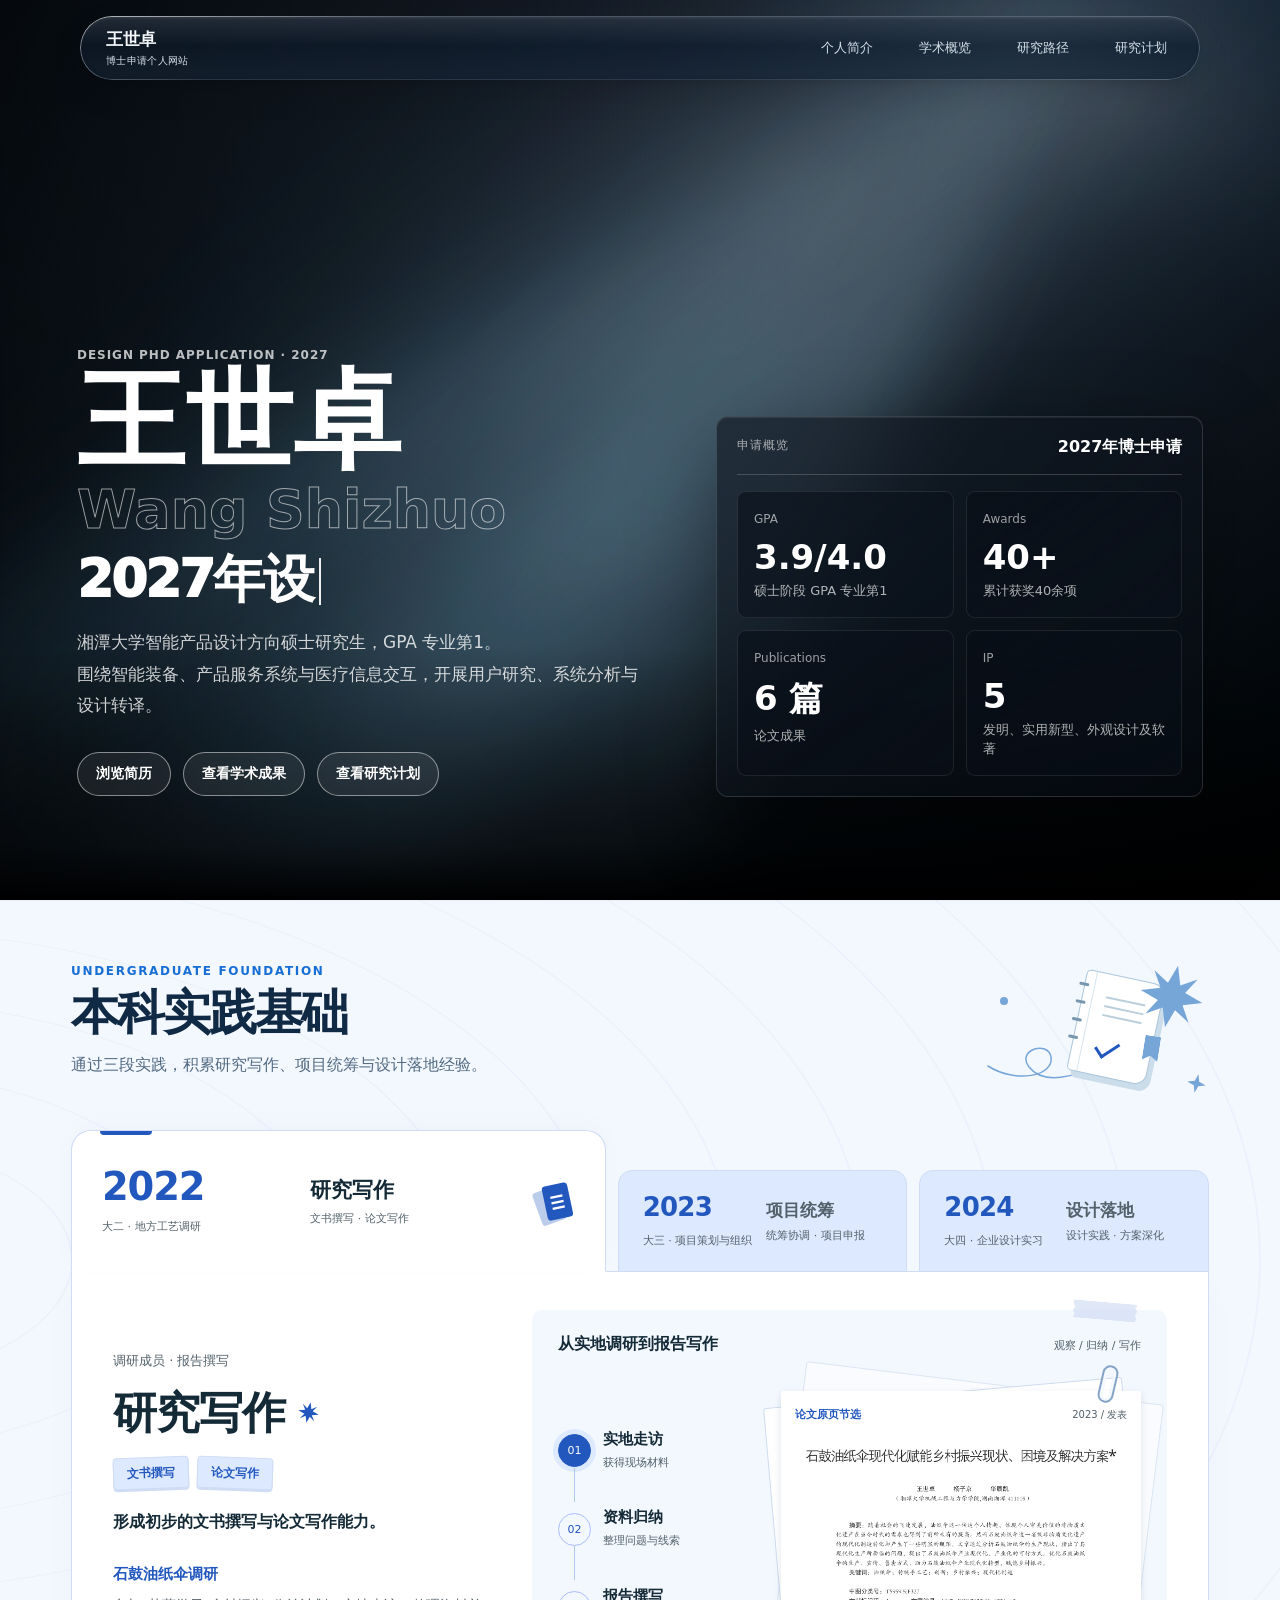
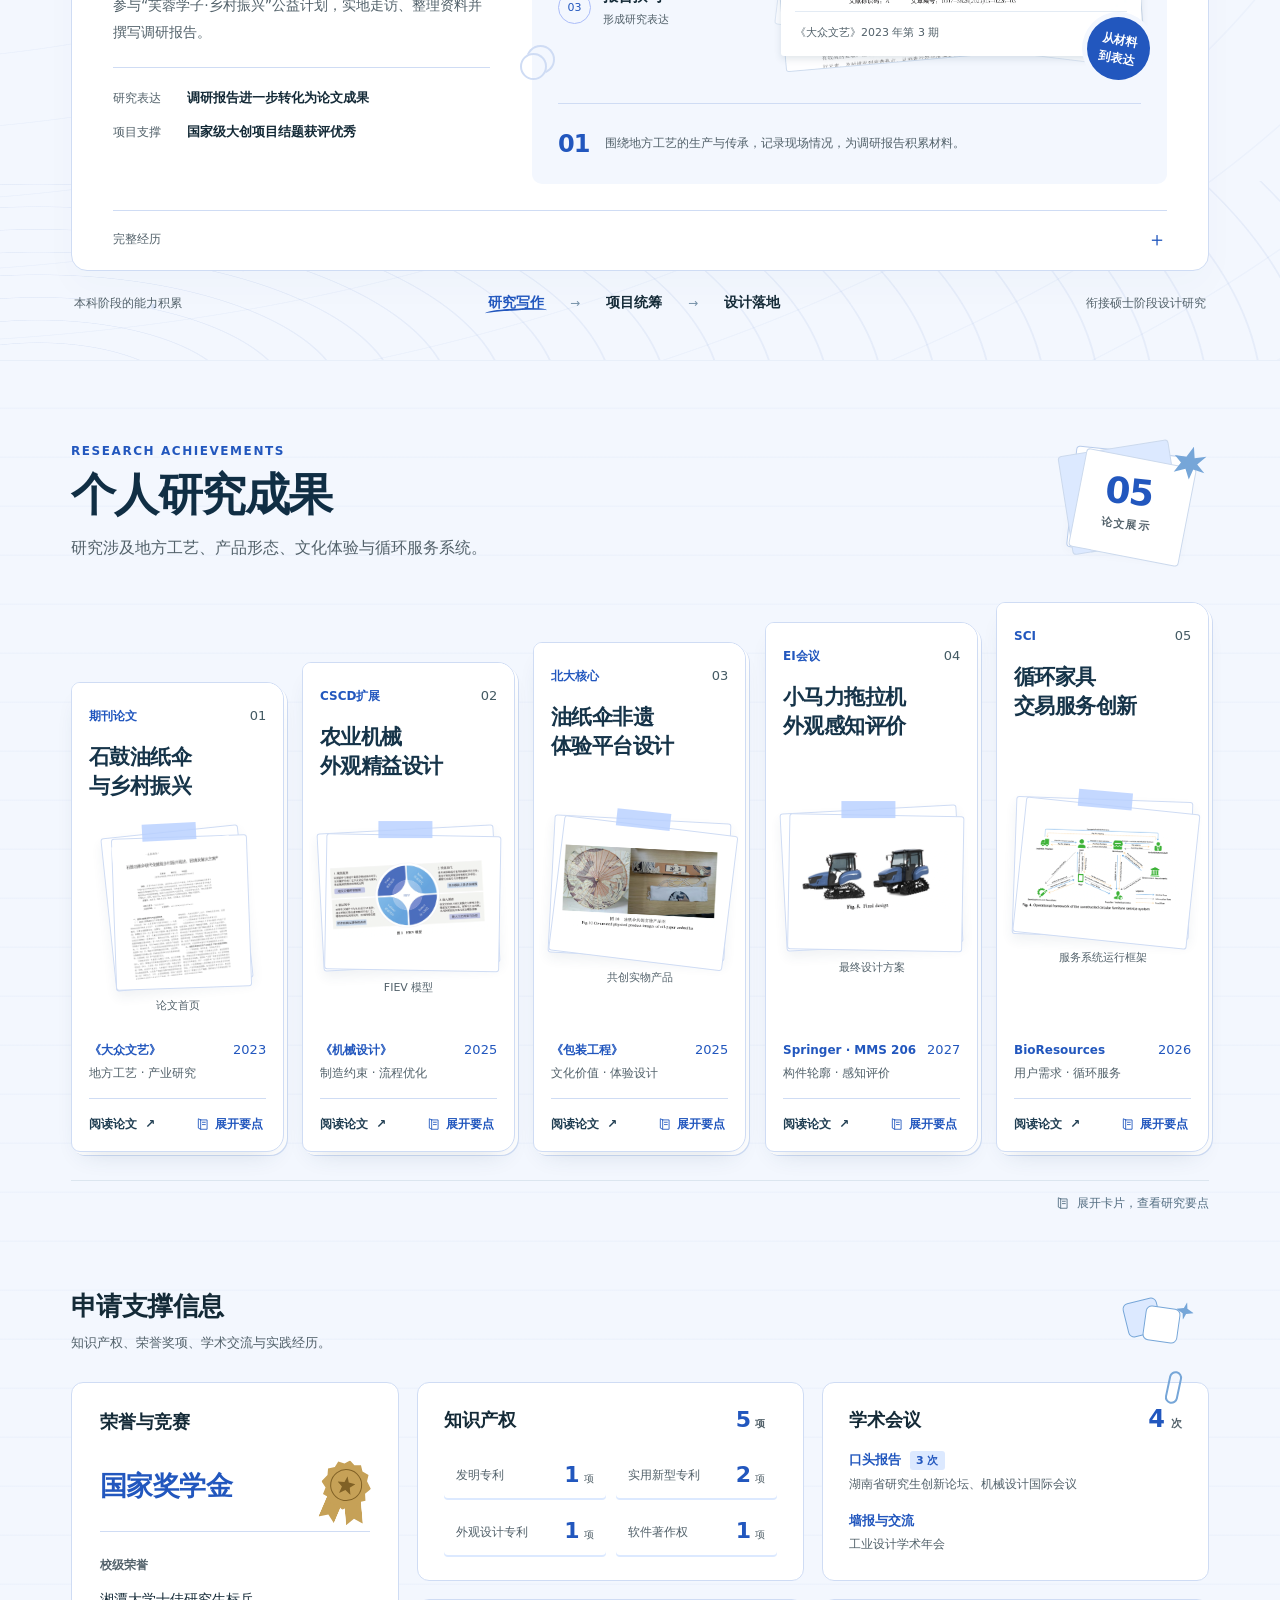
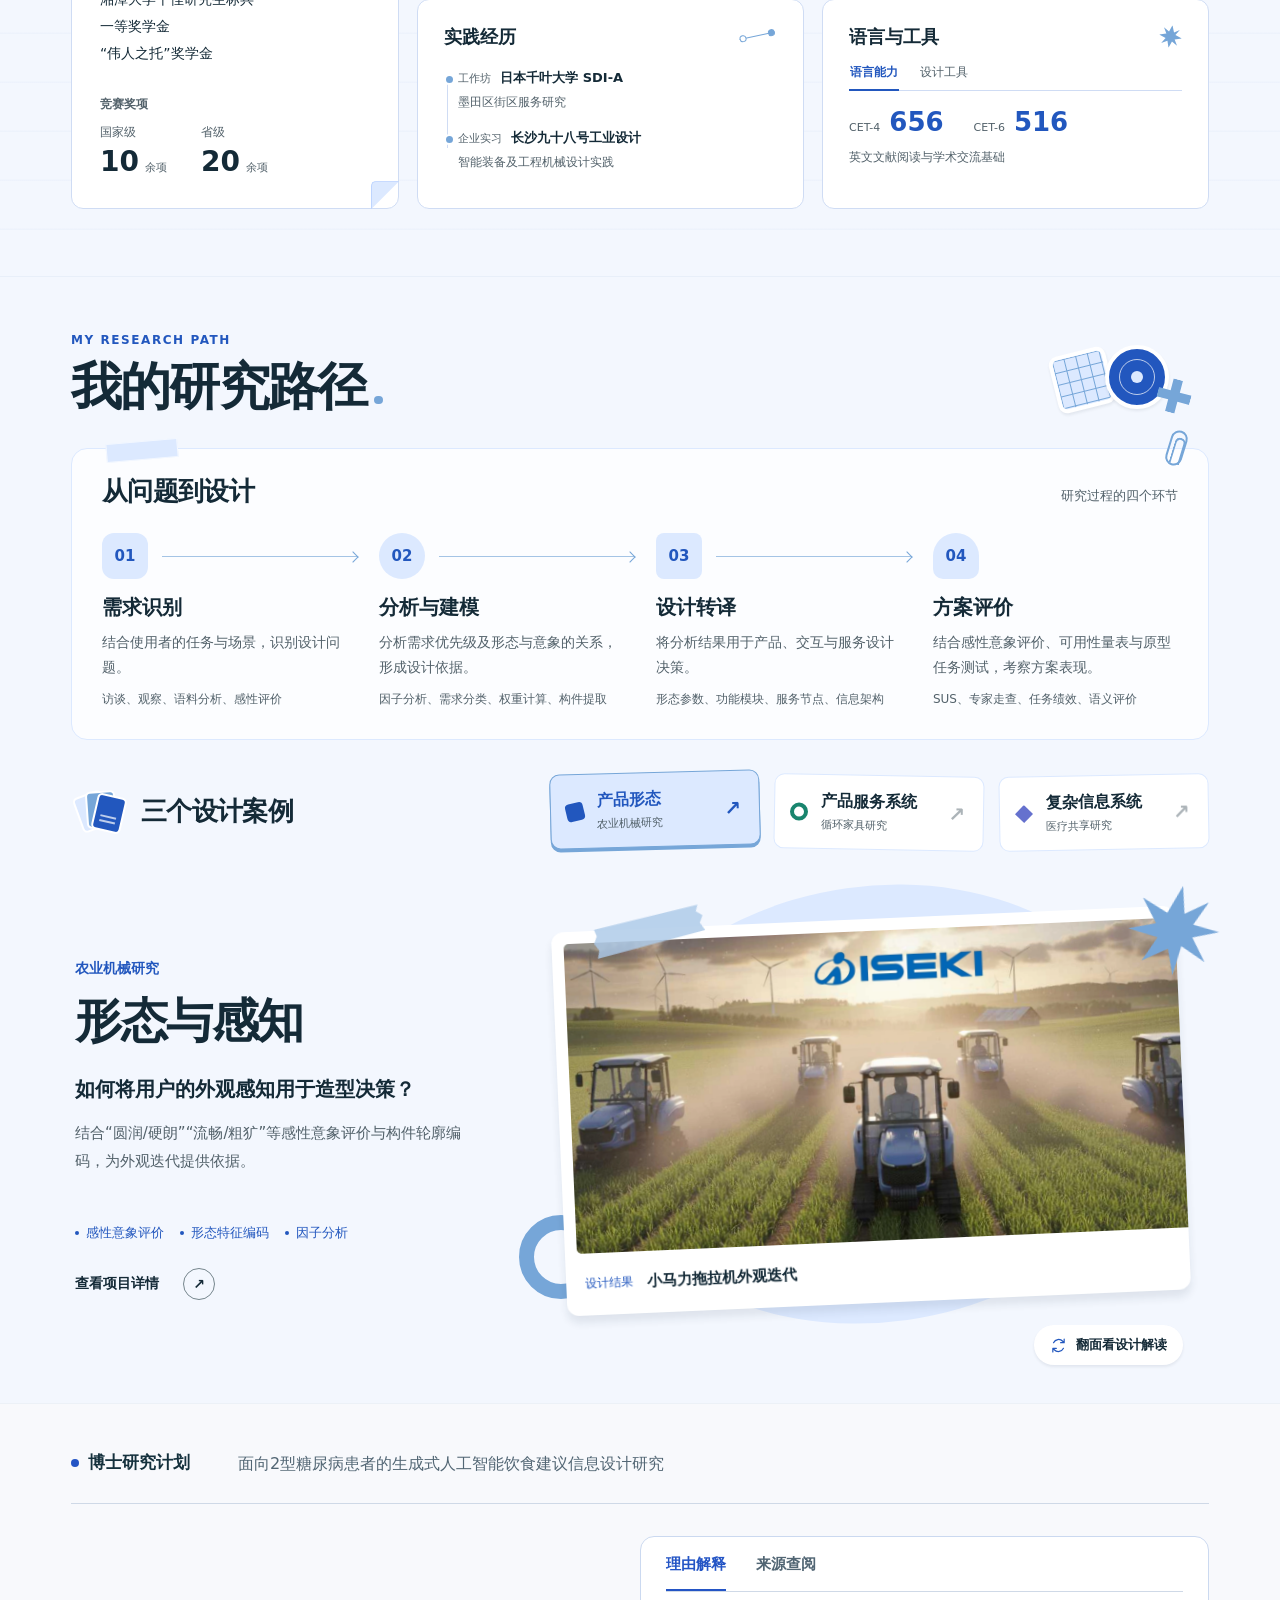
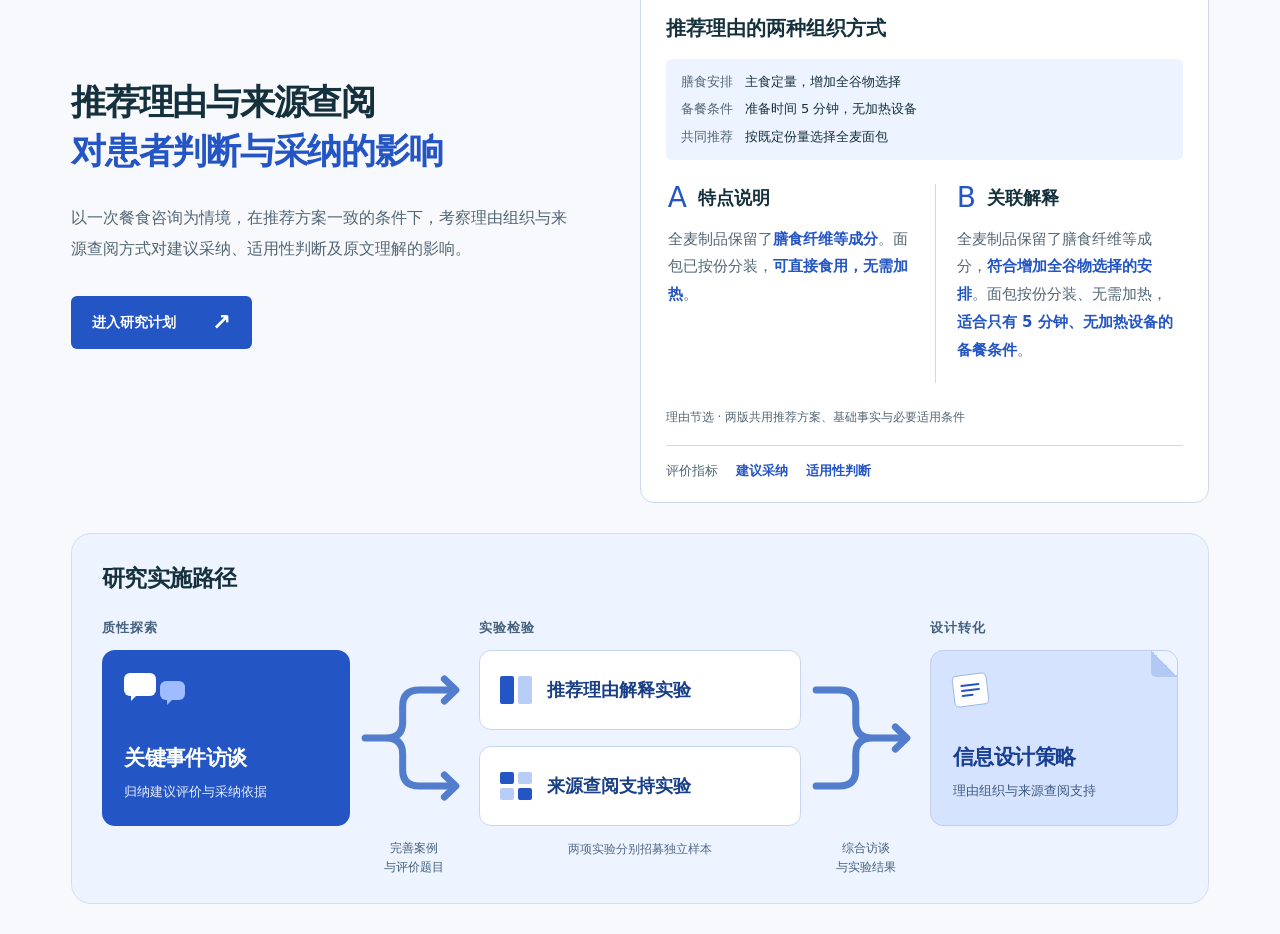
==== commit 34cdf323: "Publish refined research overview and visual implementation flow" ====
--- a/portfolio.html
+++ b/portfolio.html
@@ -16,10 +16,10 @@
   <link rel="stylesheet" href="desktop-adapt.css?v=4fabaf2221fd">
   <link rel="stylesheet" href="support-pressure.css?v=248d488c09d0">
   <link rel="stylesheet" href="research-playground.css?v=a97602cc77d7">
-  <link rel="stylesheet" href="support-notes.css?v=bright-blue-20261030">
+  <link rel="stylesheet" href="support-notes.css?v=blue-honor-20261031">
   <link rel="stylesheet" href="foundation-atlas.css?v=bright-blue-20261030">
-  <link rel="stylesheet" href="research-folios.css?v=bright-blue-20261030">
-  <link rel="stylesheet" href="proposal-report.css?v=editorial-final-20261030">
+  <link rel="stylesheet" href="research-folios.css?v=white-surfaces-20261031">
+  <link rel="stylesheet" href="proposal-report.css?v=route-visual-20261031">
   <link rel="stylesheet" href="navigation-glass.css?v=76fa20e8d9a4">
 </head>
 <body class="desktop-responsive">
@@ -564,55 +564,103 @@
     <section class="proposal-section proposal-report viewport-section" id="proposal" data-section="proposal" aria-labelledby="proposal-title">
       <div class="pe-inner">
         <header class="pe-heading">
-          <p class="pe-kicker"><span aria-hidden="true"></span> 博士研究计划 <span class="pe-status">拟开展</span></p>
+          <p class="pe-kicker"><span aria-hidden="true"></span> 博士研究计划</p>
           <h2 id="proposal-title">面向2型糖尿病患者的生成式人工智能饮食建议信息设计研究</h2>
         </header>
 
         <div class="pe-opening">
           <div class="pe-question">
-            <p class="pe-premise">推荐方案相同</p>
-            <h3>解释与查阅方式，<br>如何影响患者<span>判断？</span></h3>
-            <p class="pe-intro">以一次具体餐食咨询为情境，研究患者如何结合膳食要求与生活条件，判断建议是否适用，并决定采用哪些内容。</p>
+            <h3>推荐理由与来源查阅<br><span>对患者判断与采纳的影响</span></h3>
+            <p class="pe-intro">以一次餐食咨询为情境，在推荐方案一致的条件下，考察理由组织与来源查阅方式对建议采纳、适用性判断及原文理解的影响。</p>
             <a class="pe-primary" href="research-plan.html#questions"><span>进入研究计划</span><span aria-hidden="true">↗</span></a>
           </div>
 
           <div class="pe-exhibit" data-pe-mode="reason">
             <div class="pe-exhibit-tabs" role="tablist" aria-label="两项信息设计研究" hidden>
-              <button type="button" id="pe-tab-reason" role="tab" aria-selected="true" aria-controls="pe-panel-reason" data-pe-tab="reason"><span>01</span> 理由解释</button>
-              <button type="button" id="pe-tab-source" role="tab" aria-selected="false" aria-controls="pe-panel-source" tabindex="-1" data-pe-tab="source"><span>02</span> 来源查阅</button>
-            </div>
-            <article class="pe-exhibit-panel" id="pe-panel-reason" role="tabpanel" aria-labelledby="pe-tab-reason" data-pe-panel="reason">
-              <div class="pe-reason-visual" aria-label="比较两种推荐理由：说明食物特点，或解释这些特点与当次情境的关系">
-                <div class="pe-visual-note pe-note-fact"><span>基础事实</span><strong>食物特点</strong><small>营养 · 备餐特点</small></div>
-                <div class="pe-relation-line" aria-hidden="true"><span></span><i>关联</i><span></span></div>
-                <div class="pe-visual-note pe-note-context"><span>适用条件</span><strong>当次情境</strong><small>膳食要求 · 生活条件</small></div>
-                <div class="pe-under-note">同一方案 · 相同事实与必要适用条件</div>
-              </div>
-              <div class="pe-exhibit-copy"><h4>说明特点，还是解释为何适合？</h4><p>通过阅读前后的方案变化记录建议采纳，再通过条件变化题评价推荐理由的应用表现，比较两种解释方式。</p><a href="research-plan.html#explanation">查看理由解释实验 <span aria-hidden="true">↗</span></a></div>
+              <button type="button" id="pe-tab-reason" role="tab" aria-selected="true" aria-controls="pe-panel-reason" data-pe-tab="reason">理由解释</button>
+              <button type="button" id="pe-tab-source" role="tab" aria-selected="false" aria-controls="pe-panel-source" tabindex="-1" data-pe-tab="source">来源查阅</button>
+            </div>
+            <div class="pe-exhibit-panels">
+            <article class="pe-exhibit-panel" id="pe-panel-reason" role="tabpanel" aria-labelledby="pe-tab-reason" data-pe-panel="reason" tabindex="0">
+              <h4 class="pe-study-title">推荐理由的两种组织方式</h4>
+              <div class="pe-reason-visual" role="group" aria-label="两组推荐理由对照，节选自相同早餐案例">
+                <div class="pe-example-context"><p><span>膳食安排</span>主食定量，增加全谷物选择</p><p><span>备餐条件</span>准备时间 5 分钟，无加热设备</p><p><span>共同推荐</span>按既定份量选择全麦面包</p></div>
+                <div class="pe-explanation-pair">
+                  <section class="pe-reason-version"><header><span aria-hidden="true">A</span><h5>特点说明</h5></header><p>全麦制品保留了<strong>膳食纤维等成分</strong>。面包已按份分装，<strong>可直接食用，无需加热</strong>。</p></section>
+                  <section class="pe-reason-version"><header><span aria-hidden="true">B</span><h5>关联解释</h5></header><p>全麦制品保留了膳食纤维等成分，<strong>符合增加全谷物选择的安排</strong>。面包按份分装、无需加热，<strong>适合只有 5 分钟、无加热设备的备餐条件</strong>。</p></section>
+                </div>
+                <p class="pe-reason-caption">理由节选 · 两版共用推荐方案、基础事实与必要适用条件</p>
+              </div>
+              <dl class="pe-evaluation"><dt>评价指标</dt><dd>建议采纳</dd><dd>适用性判断</dd></dl>
             </article>
-            <article class="pe-exhibit-panel" id="pe-panel-source" role="tabpanel" aria-labelledby="pe-tab-source" data-pe-panel="source">
-              <div class="pe-source-visual" aria-label="原文打开位置与阅读布局是两个实验因素，组合成四种界面条件">
-                <div class="pe-source-axis"><span>原文打开位置</span><strong>首页 <i>／</i> 相关段落</strong></div>
-                <div class="pe-source-times" aria-hidden="true">×</div>
-                <div class="pe-source-axis"><span>阅读布局</span><strong>切换 <i>／</i> 并排</strong></div>
-                <div class="pe-under-note">相同 AI 回答 · 相同完整原文</div>
-              </div>
-              <div class="pe-exhibit-copy"><h4>段落定位与并排呈现各有何作用？</h4><p>通过前后方案记录建议采纳，通过后续答题评价原文理解，分别比较段落定位与并排呈现的作用。</p><a href="research-plan.html#sources">查看来源查阅实验 <span aria-hidden="true">↗</span></a></div>
+            <article class="pe-exhibit-panel" id="pe-panel-source" role="tabpanel" aria-labelledby="pe-tab-source" data-pe-panel="source" tabindex="0">
+              <h4 class="pe-study-title">来源查阅的四种界面条件</h4>
+              <div class="pe-source-visual">
+                <table class="pe-condition-matrix">
+                  <caption>原文打开位置 × 建议与原文的阅读布局</caption>
+                  <thead><tr><td aria-hidden="true"></td><th scope="col">切换查看</th><th scope="col">并排查看</th></tr></thead>
+                  <tbody>
+                    <tr><th scope="row">从首页打开</th>
+                      <td><div class="pe-window-pair pe-window-switch" aria-hidden="true"><span class="pe-window pe-window-answer">建议<i></i><i></i></span><span class="pe-window pe-window-source">原文<i></i><i></i><small>首页</small></span><span class="pe-window-swap">⇄</span></div><span class="pe-condition-name">首页 · 切换</span></td>
+                      <td><div class="pe-window-pair pe-window-parallel" aria-hidden="true"><span class="pe-window pe-window-answer">建议<i></i><i></i></span><span class="pe-window pe-window-source">原文<i></i><i></i><small>首页</small></span></div><span class="pe-condition-name">首页 · 并排</span></td>
+                    </tr>
+                    <tr><th scope="row">定位相关段落</th>
+                      <td><div class="pe-window-pair pe-window-switch pe-window-located" aria-hidden="true"><span class="pe-window pe-window-answer">建议<i></i><i></i></span><span class="pe-window pe-window-source">原文<i></i><i></i><small>相关段落</small></span><span class="pe-window-swap">⇄</span></div><span class="pe-condition-name">定位 · 切换</span></td>
+                      <td><div class="pe-window-pair pe-window-parallel pe-window-located" aria-hidden="true"><span class="pe-window pe-window-answer">建议<i></i><i></i></span><span class="pe-window pe-window-source">原文<i></i><i></i><small>相关段落</small></span></div><span class="pe-condition-name">定位 · 并排</span></td>
+                    </tr>
+                  </tbody>
+                </table>
+                <p class="pe-source-caption">四组共用 AI 回答与完整原文，比较打开位置和阅读布局的作用。</p>
+              </div>
+              <dl class="pe-evaluation"><dt>评价指标</dt><dd>建议采纳</dd><dd>原文理解</dd></dl>
             </article>
-          </div>
-        </div>
-
-        <div class="pe-route" id="proposal-design">
-          <div class="pe-route-heading"><h3>先访谈，再开展两项实验。</h3><p>探索性序列混合方法</p></div>
-          <div class="pe-route-track" aria-label="访谈用于完善实验材料；两项实验分别招募独立样本，再综合结果提出设计策略">
-            <a class="pe-route-start" href="research-plan.html#questions"><span class="pe-route-num">01</span><div><h4>关键事件访谈</h4><p>回顾一次咨询经历<br>归纳患者的判断依据</p></div><span class="pe-route-arrow" aria-hidden="true">↗</span></a>
-            <div class="pe-route-bridge"><span>案例与<br>评价题目</span><i aria-hidden="true">→</i></div>
-            <div class="pe-route-experiments"><span class="pe-route-caption">分别招募独立样本</span><a href="research-plan.html#explanation"><span>02</span><strong>理由解释实验</strong><i aria-hidden="true">↗</i></a><a href="research-plan.html#sources"><span>03</span><strong>来源查阅实验</strong><i aria-hidden="true">↗</i></a></div>
-            <div class="pe-route-merge" aria-hidden="true">→</div>
-            <div class="pe-route-end"><span class="pe-route-final">综合</span><div><h4>信息设计策略</h4><p>整合访谈与实验结果<br>完善原型与评价材料</p></div></div>
-          </div>
-        </div>
-        <footer class="pe-footer"><p>在模拟餐食任务中，比较阅读建议前后的方案，判断建议的采用情况。</p><a href="assets/research-plan/research-plan.docx" download>研究计划原文 <span aria-hidden="true">↓</span></a></footer>
+            </div>
+          </div>
+        </div>
+
+        <section class="pe-route" id="proposal-design" aria-labelledby="pe-route-title">
+          <h3 id="pe-route-title">研究实施路径</h3>
+          <div class="pe-route-map">
+            <div class="pe-route-stage pe-route-origin">
+              <p class="pe-route-stage-label">质性探索</p>
+              <div class="pe-route-node">
+                <span class="pe-route-interview-mark" aria-hidden="true"><i></i><i></i></span>
+                <h4>关键事件访谈</h4>
+                <p>归纳建议评价与采纳依据</p>
+              </div>
+            </div>
+            <div class="pe-route-connector pe-route-split">
+              <svg viewBox="0 0 100 176" preserveAspectRatio="none" aria-hidden="true" focusable="false">
+                <path class="pe-route-wire" d="M 3 88 H 23 Q 39 88 39 72 V 56 Q 39 40 55 40 H 88 M 23 88 Q 39 88 39 104 V 120 Q 39 136 55 136 H 88"/>
+                <path class="pe-route-arrow" d="m 79 29 11 11 -11 11 M 79 125 l 11 11 -11 11"/>
+              </svg>
+              <p>完善案例<br>与评价题目</p>
+            </div>
+            <div class="pe-route-stage pe-route-studies">
+              <p class="pe-route-stage-label">实验检验</p>
+              <div class="pe-route-pair">
+                <div class="pe-route-study"><span class="pe-route-study-mark pe-route-reason-mark" aria-hidden="true"><i></i><i></i></span><h4>推荐理由解释实验</h4></div>
+                <div class="pe-route-study"><span class="pe-route-study-mark pe-route-source-mark" aria-hidden="true"><i></i><i></i><i></i><i></i></span><h4>来源查阅支持实验</h4></div>
+              </div>
+              <p class="pe-route-note">两项实验分别招募独立样本</p>
+            </div>
+            <div class="pe-route-connector pe-route-merge">
+              <svg viewBox="0 0 100 176" preserveAspectRatio="none" aria-hidden="true" focusable="false">
+                <path class="pe-route-wire" d="M 3 40 H 25 Q 41 40 41 56 V 72 Q 41 88 57 88 H 88 M 3 136 H 25 Q 41 136 41 120 V 104 Q 41 88 57 88"/>
+                <path class="pe-route-arrow" d="m 79 77 11 11 -11 11"/>
+              </svg>
+              <p>综合访谈<br>与实验结果</p>
+            </div>
+            <div class="pe-route-stage pe-route-outcome">
+              <p class="pe-route-stage-label">设计转化</p>
+              <div class="pe-route-node">
+                <span class="pe-route-output-mark" aria-hidden="true"><i></i><i></i><i></i></span>
+                <h4>信息设计策略</h4>
+                <p>理由组织与来源查阅支持</p>
+              </div>
+            </div>
+          </div>
+        </section>
       </div>
     </section>
   </main>
@@ -628,7 +676,7 @@
   </div>
 
   <button class="back-top" type="button" aria-label="返回顶部">↑</button>
-  <script src="proposal-report.js?v=three-studies-20261030" defer></script>
+  <script src="proposal-report.js?v=overview-final-20261031" defer></script>
   <script>if (location.hash === '#reader') location.replace(location.pathname + location.search + '#proposal');</script>
   <script>
     (function initHeroTypewriter() {
--- a/support-notes.css
+++ b/support-notes.css
@@ -1,121 +1,124 @@
-/* Supporting credentials: a featured honor and four complementary paper notes. */
-#evidence #support-matrix.support-notes{--credential-ink:#142a37;--credential-muted:#52616a;--credential-blue:#2257be;--credential-line:#cfdcf4;--credential-ease:cubic-bezier(.22,1,.36,1);position:relative;display:block!important;grid-column:1/-1!important;grid-template:none!important;height:auto!important;margin:76px 0 0!important;padding:0!important;border:0!important;border-radius:0!important;background:transparent!important;box-shadow:none!important;overflow:visible!important;color:var(--credential-ink);scroll-margin-top:100px}
-#evidence #support-matrix.support-notes::before,#evidence #support-matrix.support-notes::after{content:none!important;display:none!important}
-#support-matrix.support-notes .credential-heading{display:flex;align-items:center;justify-content:space-between;gap:24px;margin:0 0 28px;padding:0}
-#support-matrix.support-notes .credential-heading h3{margin:0;font-size:clamp(24px,2vw,30px);font-weight:800;letter-spacing:-.02em;line-height:1.35;color:var(--credential-ink)}
-#support-matrix.support-notes .credential-heading p{margin:8px 0 0;font-size:13px;line-height:1.7;color:var(--credential-muted)}
-#support-matrix.support-notes .credential-heading-mark{position:relative;display:block;width:76px;height:46px;margin-right:10px;pointer-events:none}
-#support-matrix.support-notes .credential-heading-mark i{position:absolute;display:block;width:35px;height:35px;border:1px solid #76a6d8;border-radius:6px;background:#dce9ff;rotate:-14deg;left:2px;top:2px}
-#support-matrix.support-notes .credential-heading-mark i:nth-child(2){left:21px;top:9px;background:#fff;rotate:8deg}
-#support-matrix.support-notes .credential-heading-mark i:nth-child(3){width:18px;height:18px;left:53px;top:4px;border:0;background:#76a6d8;rotate:14deg;clip-path:polygon(50% 0,60% 35%,100% 50%,60% 65%,50% 100%,40% 65%,0 50%,40% 35%)}
-#support-matrix.support-notes .credential-layout{display:grid;grid-template-columns:minmax(270px,.95fr) repeat(2,minmax(0,1.12fr));gap:18px;align-items:stretch}
-#support-matrix.support-notes .credential-note{position:relative;min-width:0;min-height:0;margin:0;padding:24px 26px;border:1px solid var(--credential-line);border-radius:12px;background:#fff;overflow:visible;transform:none;transition:translate 350ms var(--credential-ease),border-color 350ms}
-#support-matrix.support-notes .credential-note span{letter-spacing:normal;text-transform:none}
-#support-matrix.support-notes .credential-note::before,#support-matrix.support-notes .credential-note::after{content:none;display:none}
-#support-matrix.support-notes .credential-note-heading{position:relative;display:flex;align-items:center;justify-content:space-between;gap:12px;margin-bottom:19px;z-index:1}
-#support-matrix.support-notes .credential-note h4{margin:0;color:var(--credential-ink);font-size:18px;line-height:1.4;font-weight:750}
-#support-matrix.support-notes .credential-note h5{margin:0;font-size:12px;line-height:1.6;font-weight:600}
-#support-matrix.support-notes .credential-total{display:inline-flex;align-items:baseline;gap:6px;font-size:11px;color:var(--credential-muted);white-space:nowrap}
-#support-matrix.support-notes .credential-total b{font-size:24px;font-weight:750;color:var(--credential-blue);line-height:1}
-#support-matrix.support-notes .credential-honors{grid-row:1/3;display:flex;flex-direction:column;background:#f3f7fe;border-color:#cfdcf4;padding:26px 28px 30px}
-#support-matrix.support-notes .credential-honors .credential-note-heading{margin-bottom:26px}
-#support-matrix.support-notes .scholarship-feature{position:relative;padding:7px 0 27px;margin-bottom:24px;border-bottom:1px solid #cfdcf4}
-#support-matrix.support-notes .scholarship-feature h5{font-size:clamp(25px,2.1vw,33px);font-weight:800;letter-spacing:-.02em;color:#2257be;line-height:1.4;padding-right:55px}
-#support-matrix.support-notes .scholarship-ribbon{position:absolute;right:0;top:0;width:50px;height:65px;rotate:9deg;transition:rotate 550ms var(--credential-ease),translate 550ms var(--credential-ease);pointer-events:none}
-#support-matrix.support-notes .scholarship-ribbon::before,#support-matrix.support-notes .scholarship-ribbon::after{content:'';position:absolute;top:31px;left:6px;width:17px;height:32px;background:#76a6d8;rotate:14deg;clip-path:polygon(0 0,100% 0,100% 100%,50% 82%,0 100%)}
-#support-matrix.support-notes .scholarship-ribbon::after{left:27px;rotate:-14deg;background:#b8d1ff}
-#support-matrix.support-notes .scholarship-ribbon i{position:absolute;inset:0 0 auto;height:50px;background:#76a6d8;clip-path:polygon(50% 0,60% 8%,73% 6%,78% 18%,91% 23%,90% 36%,100% 50%,90% 61%,93% 75%,80% 80%,75% 93%,61% 92%,50% 100%,39% 92%,25% 93%,20% 80%,7% 75%,10% 61%,0 50%,10% 36%,9% 23%,22% 18%,27% 6%,40% 8%);z-index:1}
-#support-matrix.support-notes .scholarship-ribbon b{position:absolute;inset:9px 9px auto;height:32px;border:1px solid #2257be;border-radius:50%;z-index:2}
-#support-matrix.support-notes .scholarship-ribbon b::after{content:'';position:absolute;inset:6px;background:#2257be;clip-path:polygon(50% 0,62% 34%,100% 38%,72% 62%,82% 100%,50% 78%,18% 100%,28% 62%,0 38%,38% 34%)}
-#support-matrix.support-notes .honors-school h5,#support-matrix.support-notes .honors-competition h5{color:#52616a;margin-bottom:10px}
-#support-matrix.support-notes .honors-list{display:grid;gap:0;margin:0;padding:0;list-style:none}
-#support-matrix.support-notes .honors-list li{display:block;margin:0;padding:0;border:0;background:none;color:#142a37;font-size:14px;line-height:1.95;list-style:none;transform:none}
-#support-matrix.support-notes .honors-list li::before{content:none}
-#support-matrix.support-notes .honors-competition{margin-top:auto;padding-top:27px}
-#support-matrix.support-notes .honors-competition dl{display:flex;gap:34px;margin:0}
-#support-matrix.support-notes .honors-competition dl>div{display:flex;flex-direction:column;gap:4px}
-#support-matrix.support-notes .honors-competition dt{font-size:12px;color:#52616a}
-#support-matrix.support-notes .honors-competition dd{margin:0;font-size:28px;font-weight:750;color:#142a37;line-height:1.2;font-variant-numeric:tabular-nums}
-#support-matrix.support-notes .honors-competition dd span{display:inline;margin-left:6px;font-size:11px;font-weight:500;color:#52616a}
-#support-matrix.support-notes .credential-corner{position:absolute;right:-1px;bottom:-1px;width:28px;height:28px;background:#dce9ff;clip-path:polygon(0 100%,0 0,100% 0);border-top:1px solid #b8d1ff;border-left:1px solid #b8d1ff;border-radius:5px 0 0 0;pointer-events:none}
-#support-matrix.support-notes .credential-ip{background:#f3f7fe}
-#support-matrix.support-notes .patent-slips{display:grid;grid-template-columns:repeat(2,minmax(0,1fr));gap:10px;margin:0}
-#support-matrix.support-notes .patent-slips>div{display:flex;justify-content:space-between;align-items:center;gap:8px;padding:10px 12px;border-radius:4px;background:#fff;box-shadow:0 2px 0 #dce9ff;transition:translate 350ms var(--credential-ease),rotate 350ms var(--credential-ease)}
-#support-matrix.support-notes .patent-slips dt{font-size:12px;color:#52616a;line-height:1.5}
-#support-matrix.support-notes .patent-slips dd{display:flex;align-items:baseline;gap:4px;margin:0;color:#2257be;font-size:22px;line-height:1.2;font-weight:700}
-#support-matrix.support-notes .patent-slips dd span{font-size:10px;font-weight:500;color:#52616a}
-#support-matrix.support-notes .credential-clip{position:absolute;top:-12px;right:28px;width:13px;height:33px;border:2px solid #76a6d8;border-radius:9px;rotate:12deg;pointer-events:none}
-#support-matrix.support-notes .credential-exchange .credential-total b{color:#2257be}
-#support-matrix.support-notes .credential-lines{display:grid;gap:17px;margin:0}
-#support-matrix.support-notes .credential-lines dt{display:flex;align-items:baseline;gap:9px;font-size:13px;color:#2257be;font-weight:650}
-#support-matrix.support-notes .credential-lines dt b{font-weight:650;font-size:11px;background:#dce9ff;padding:2px 6px;border-radius:3px}
-#support-matrix.support-notes .credential-lines dd{margin:5px 0 0;color:var(--credential-muted);font-size:12px;line-height:1.65;max-width:28em}
-#support-matrix.support-notes .credential-practice{background:#f3f7fe}
-#support-matrix.support-notes .practice-stops{position:relative;display:grid;gap:16px;margin:0;padding-left:14px}
-#support-matrix.support-notes .practice-stops::before{content:'';position:absolute;top:10px;bottom:25px;left:3px;width:1px;background:#cfdcf4}
-#support-matrix.support-notes .practice-stops>div{position:relative}
-#support-matrix.support-notes .practice-stops>div::before{content:'';position:absolute;left:-14px;top:6px;width:7px;height:7px;background:#76a6d8;border:2px solid #f3f7fe;border-radius:50%}
-#support-matrix.support-notes .practice-stops dt{display:flex;gap:9px;flex-wrap:wrap;align-items:baseline;color:#142a37;font-size:13px;font-weight:650;line-height:1.5}
-#support-matrix.support-notes .practice-stops dt span{font-size:11px;font-weight:500;color:#52616a}
-#support-matrix.support-notes .practice-stops dd{margin:5px 0 0;color:var(--credential-muted);font-size:12px;line-height:1.65}
-#support-matrix.support-notes .credential-route-mark{position:relative;width:36px;height:18px;border-top:1px solid #76a6d8;rotate:-12deg;translate:0 7px}
-#support-matrix.support-notes .credential-route-mark i{position:absolute;top:-4px;left:0;width:7px;height:7px;border-radius:50%;background:#f3f7fe;border:1px solid #76a6d8}
-#support-matrix.support-notes .credential-route-mark i:last-child{left:auto;right:0;background:#76a6d8}
-#support-matrix.support-notes .credential-skills{background:#ffffff}
-#support-matrix.support-notes .credential-skills .credential-note-heading{margin-bottom:14px}
-#support-matrix.support-notes .credential-spark{width:23px;height:23px;background:#76a6d8;rotate:10deg;clip-path:polygon(50% 0,62% 30%,85% 15%,70% 40%,100% 50%,70% 60%,85% 85%,60% 70%,50% 100%,40% 70%,15% 85%,30% 60%,0 50%,30% 40%,15% 15%,40% 30%);transition:rotate 550ms var(--credential-ease)}
-#support-matrix.support-notes .credential-tabs{display:flex;gap:20px;margin-bottom:16px;border-bottom:1px solid #cfdcf4}
-#support-matrix.support-notes .credential-tabs button{position:relative;appearance:none;border:0;border-radius:0;padding:0 1px 9px;background:transparent;color:#52616a;font:inherit;font-size:12px;line-height:1.5;font-weight:550;cursor:pointer}
-#support-matrix.support-notes .credential-tabs button::after{content:'';position:absolute;left:0;right:0;bottom:-1px;height:2px;background:#2257be;transform:scaleX(0);transform-origin:left;transition:transform 300ms var(--credential-ease)}
-#support-matrix.support-notes .credential-tabs button.is-active{color:#2257be;font-weight:700}
-#support-matrix.support-notes .credential-tabs button.is-active::after{transform:scaleX(1)}
-#support-matrix.support-notes .credential-tabs button:focus-visible{outline:2px solid #2257be;outline-offset:4px}
-#support-matrix.support-notes .credential-skill-pages{min-height:76px}
-#support-matrix.support-notes .credential-skill-panel[hidden]{display:none}
-#support-matrix.support-notes .credential-skill-panel p{margin:10px 0 0;color:#52616a;font-size:12px;line-height:1.6}
-#support-matrix.support-notes .language-scores{display:flex;gap:30px;margin:0}
-#support-matrix.support-notes .language-scores>div{display:flex;align-items:baseline;gap:9px}
-#support-matrix.support-notes .language-scores dt{color:#52616a;font-size:11px}
-#support-matrix.support-notes .language-scores dd{margin:0;font-size:26px;line-height:1.2;font-weight:700;color:#2257be;font-variant-numeric:tabular-nums}
-#support-matrix.support-notes .design-tool-labels{display:flex;flex-wrap:wrap;align-items:center;gap:10px 18px;min-height:31.2px}
-#support-matrix.support-notes .design-tool-labels span{color:#2257be;font-size:21px;line-height:1.3;font-weight:700;letter-spacing:-.015em}
-#support-matrix.support-notes:not(.notes-enhanced) .credential-skill-panel+.credential-skill-panel{margin-top:16px}
-@media(hover:hover) and (pointer:fine){
- #support-matrix.support-notes .credential-note:hover{translate:0 2px;border-color:#76a6d8}
- #support-matrix.support-notes .credential-honors:hover{border-color:#2257be}
- #support-matrix.support-notes .credential-honors:hover .scholarship-ribbon{rotate:-7deg;translate:0 -3px}
- #support-matrix.support-notes .patent-slips>div:hover{translate:0 -3px;rotate:-2deg}
- #support-matrix.support-notes .credential-skills:hover .credential-spark{rotate:100deg}
-}
-@media(max-width:1180px){
- #support-matrix.support-notes .credential-layout{grid-template-columns:minmax(0,.95fr) repeat(2,minmax(0,1.12fr));gap:13px}
- #support-matrix.support-notes .credential-note{padding:21px 20px}
- #support-matrix.support-notes .credential-honors{padding:23px}
- #support-matrix.support-notes .credential-note h4{font-size:17px}
- #support-matrix.support-notes .scholarship-feature{padding-bottom:27px;padding-top:75px}
- #support-matrix.support-notes .scholarship-feature h5{padding-right:0;font-size:26px}
- #support-matrix.support-notes .scholarship-ribbon{left:0;right:auto;top:-5px}
- #support-matrix.support-notes .patent-slips{gap:9px}
- #support-matrix.support-notes .patent-slips>div{padding:9px;gap:5px;align-items:flex-start;flex-direction:column}
- #support-matrix.support-notes .language-scores{gap:20px}
- #support-matrix.support-notes .language-scores>div{flex-direction:column;gap:3px}
- #support-matrix.support-notes .credential-skill-pages{min-height:96px}
-}
-@media(max-width:880px){
- #support-matrix.support-notes .credential-layout{grid-template-columns:repeat(2,minmax(0,1fr))}
- #support-matrix.support-notes .credential-honors{grid-column:1/-1;grid-row:auto;display:grid;grid-template-columns:1fr 1fr;gap:15px 30px}
- #support-matrix.support-notes .credential-honors .credential-note-heading{grid-column:1/-1;margin-bottom:0}
- #support-matrix.support-notes .scholarship-feature{padding-top:16px;margin:0;grid-row:2/4}
- #support-matrix.support-notes .scholarship-ribbon{left:auto;right:0;top:63px}
- #support-matrix.support-notes .honors-competition{padding-top:0}
-}
-@media(max-width:560px){
- #support-matrix.support-notes .credential-layout{grid-template-columns:1fr}
- #support-matrix.support-notes .credential-honors{display:flex}
- #support-matrix.support-notes .scholarship-feature{padding-right:55px}
- #support-matrix.support-notes .scholarship-ribbon{top:0}
- #support-matrix.support-notes .honors-competition{padding-top:20px}
- #support-matrix.support-notes .patent-slips>div{flex-direction:row;align-items:center}
- #support-matrix.support-notes .language-scores>div{flex-direction:row;align-items:baseline}
-}
-@media(prefers-reduced-motion:reduce){#support-matrix.support-notes *,#support-matrix.support-notes *::before,#support-matrix.support-notes *::after{animation:none!important;transition:none!important}#support-matrix.support-notes .credential-note:hover,#support-matrix.support-notes .patent-slips>div:hover{translate:none;rotate:none}}
+/* Supporting credentials: a featured honor and four complementary paper notes. */
+#evidence #support-matrix.support-notes{--credential-surface:#fff;--credential-ink:#142a37;--credential-muted:#52616a;--credential-blue:#2257be;--credential-line:#cfdcf4;--credential-ease:cubic-bezier(.22,1,.36,1);position:relative;display:block!important;grid-column:1/-1!important;grid-template:none!important;height:auto!important;margin:76px 0 0!important;padding:0!important;border:0!important;border-radius:0!important;background:transparent!important;box-shadow:none!important;overflow:visible!important;color:var(--credential-ink);scroll-margin-top:100px}
+#evidence #support-matrix.support-notes::before,#evidence #support-matrix.support-notes::after{content:none!important;display:none!important}
+#support-matrix.support-notes .credential-heading{display:flex;align-items:center;justify-content:space-between;gap:24px;margin:0 0 28px;padding:0}
+#support-matrix.support-notes .credential-heading h3{margin:0;font-size:clamp(24px,2vw,30px);font-weight:800;letter-spacing:-.02em;line-height:1.35;color:var(--credential-ink)}
+#support-matrix.support-notes .credential-heading p{margin:8px 0 0;font-size:13px;line-height:1.7;color:var(--credential-muted)}
+#support-matrix.support-notes .credential-heading-mark{position:relative;display:block;width:76px;height:46px;margin-right:10px;pointer-events:none}
+#support-matrix.support-notes .credential-heading-mark i{position:absolute;display:block;width:35px;height:35px;border:1px solid #76a6d8;border-radius:6px;background:#dce9ff;rotate:-14deg;left:2px;top:2px}
+#support-matrix.support-notes .credential-heading-mark i:nth-child(2){left:21px;top:9px;background:#fff;rotate:8deg}
+#support-matrix.support-notes .credential-heading-mark i:nth-child(3){width:18px;height:18px;left:53px;top:4px;border:0;background:#76a6d8;rotate:14deg;clip-path:polygon(50% 0,60% 35%,100% 50%,60% 65%,50% 100%,40% 65%,0 50%,40% 35%)}
+#support-matrix.support-notes .credential-layout{display:grid;grid-template-columns:minmax(270px,.95fr) repeat(2,minmax(0,1.12fr));gap:18px;align-items:stretch}
+#support-matrix.support-notes .credential-note{position:relative;min-width:0;min-height:0;margin:0;padding:24px 26px;border:1px solid var(--credential-line);border-radius:12px;background:var(--credential-surface);overflow:visible;transform:none;transition:translate 350ms var(--credential-ease),border-color 350ms}
+#support-matrix.support-notes .credential-note span{letter-spacing:normal;text-transform:none}
+#support-matrix.support-notes .credential-note::before,#support-matrix.support-notes .credential-note::after{content:none;display:none}
+#support-matrix.support-notes .credential-note-heading{position:relative;display:flex;align-items:center;justify-content:space-between;gap:12px;margin-bottom:19px;z-index:1}
+#support-matrix.support-notes .credential-note h4{margin:0;color:var(--credential-ink);font-size:18px;line-height:1.4;font-weight:750}
+#support-matrix.support-notes .credential-note h5{margin:0;font-size:12px;line-height:1.6;font-weight:600}
+#support-matrix.support-notes .credential-total{display:inline-flex;align-items:baseline;gap:6px;font-size:11px;color:var(--credential-muted);white-space:nowrap}
+#support-matrix.support-notes .credential-total b{font-size:24px;font-weight:750;color:var(--credential-blue);line-height:1}
+#support-matrix.support-notes .credential-honors{--honor-ink:#806126;--honor-gold:#c6a157;grid-row:1/3;display:flex;flex-direction:column;background:var(--credential-surface);border-color:#cfdcf4;padding:26px 28px 30px}
+#support-matrix.support-notes .credential-honors .credential-note-heading{margin-bottom:26px}
+#support-matrix.support-notes .scholarship-feature{position:relative;padding:7px 0 27px;margin-bottom:24px;border-bottom:1px solid #cfdcf4}
+#support-matrix.support-notes .scholarship-feature h5{font-size:clamp(25px,2.1vw,33px);font-weight:800;letter-spacing:-.02em;color:var(--credential-blue);line-height:1.4;padding-right:55px}
+#support-matrix.support-notes .scholarship-ribbon{position:absolute;right:0;top:0;width:50px;height:65px;rotate:9deg;transition:rotate 550ms var(--credential-ease),translate 550ms var(--credential-ease);pointer-events:none}
+#support-matrix.support-notes .scholarship-ribbon::before,#support-matrix.support-notes .scholarship-ribbon::after{content:'';position:absolute;top:31px;left:6px;width:17px;height:32px;background:var(--honor-gold);rotate:14deg;clip-path:polygon(0 0,100% 0,100% 100%,50% 82%,0 100%)}
+#support-matrix.support-notes .scholarship-ribbon::after{left:27px;rotate:-14deg}
+#support-matrix.support-notes .scholarship-ribbon i{position:absolute;inset:0 0 auto;height:50px;background:var(--honor-gold);clip-path:polygon(50% 0,60% 8%,73% 6%,78% 18%,91% 23%,90% 36%,100% 50%,90% 61%,93% 75%,80% 80%,75% 93%,61% 92%,50% 100%,39% 92%,25% 93%,20% 80%,7% 75%,10% 61%,0 50%,10% 36%,9% 23%,22% 18%,27% 6%,40% 8%);z-index:1}
+#support-matrix.support-notes .scholarship-ribbon b{position:absolute;inset:9px 9px auto;height:32px;border:1px solid var(--honor-ink);border-radius:50%;z-index:2}
+#support-matrix.support-notes .scholarship-ribbon b::after{content:'';position:absolute;inset:6px;background:var(--honor-ink);clip-path:polygon(50% 0,62% 34%,100% 38%,72% 62%,82% 100%,50% 78%,18% 100%,28% 62%,0 38%,38% 34%)}
+#support-matrix.support-notes .honors-school h5,#support-matrix.support-notes .honors-competition h5{color:#52616a;margin-bottom:10px}
+#support-matrix.support-notes .honors-list{display:grid;gap:0;margin:0;padding:0;list-style:none}
+#support-matrix.support-notes .honors-list li{display:block;margin:0;padding:0;border:0;background:none;color:#142a37;font-size:14px;line-height:1.95;list-style:none;transform:none}
+#support-matrix.support-notes .honors-list li::before{content:none}
+#support-matrix.support-notes .honors-competition{margin-top:auto;padding-top:27px}
+#support-matrix.support-notes .honors-competition dl{display:flex;gap:34px;margin:0}
+#support-matrix.support-notes .honors-competition dl>div{display:flex;flex-direction:column;gap:4px}
+#support-matrix.support-notes .honors-competition dt{font-size:12px;color:#52616a}
+#support-matrix.support-notes .honors-competition dd{margin:0;font-size:28px;font-weight:750;color:#142a37;line-height:1.2;font-variant-numeric:tabular-nums}
+#support-matrix.support-notes .honors-competition dd span{display:inline;margin-left:6px;font-size:11px;font-weight:500;color:#52616a}
+#support-matrix.support-notes .credential-corner{position:absolute;right:-1px;bottom:-1px;width:28px;height:28px;background:#dce9ff;clip-path:polygon(0 100%,0 0,100% 0);border-top:1px solid #b8d1ff;border-left:1px solid #b8d1ff;border-radius:5px 0 0 0;pointer-events:none}
+#support-matrix.support-notes .credential-ip{--patent-inset:12px;background:var(--credential-surface)}
+#support-matrix.support-notes .credential-ip .credential-total{gap:4px;padding-inline-end:var(--patent-inset);font-size:10px}
+#support-matrix.support-notes .credential-ip .credential-total b{font-size:22px;line-height:1.2;font-variant-numeric:tabular-nums}
+#support-matrix.support-notes .patent-slips{display:grid;grid-template-columns:repeat(2,minmax(0,1fr));gap:10px;margin:0}
+#support-matrix.support-notes .patent-slips>div{display:grid;grid-template-columns:minmax(0,1fr) auto;align-items:center;gap:8px;padding:10px var(--patent-inset);border-radius:4px;background:#fff;box-shadow:0 2px 0 #dce9ff;transition:translate 350ms var(--credential-ease),rotate 350ms var(--credential-ease)}
+#support-matrix.support-notes .patent-slips dt{min-width:0;font-size:12px;color:#52616a;line-height:1.5}
+#support-matrix.support-notes .patent-slips dd{display:flex;align-items:baseline;justify-self:end;font-variant-numeric:tabular-nums;gap:4px;margin:0;color:#2257be;font-size:22px;line-height:1.2;font-weight:700}
+#support-matrix.support-notes .patent-slips dd span{font-size:10px;font-weight:500;color:#52616a}
+#support-matrix.support-notes .credential-clip{position:absolute;top:-12px;right:28px;width:13px;height:33px;border:2px solid #76a6d8;border-radius:9px;rotate:12deg;pointer-events:none}
+#support-matrix.support-notes .credential-exchange .credential-total b{color:#2257be}
+#support-matrix.support-notes .credential-lines{display:grid;gap:17px;margin:0}
+#support-matrix.support-notes .credential-lines dt{display:flex;align-items:baseline;gap:9px;font-size:13px;color:#2257be;font-weight:650}
+#support-matrix.support-notes .credential-lines dt b{font-weight:650;font-size:11px;background:#dce9ff;padding:2px 6px;border-radius:3px}
+#support-matrix.support-notes .credential-lines dd{margin:5px 0 0;color:var(--credential-muted);font-size:12px;line-height:1.65;max-width:28em}
+#support-matrix.support-notes .credential-practice{background:var(--credential-surface)}
+#support-matrix.support-notes .practice-stops{position:relative;display:grid;gap:16px;margin:0;padding-left:14px}
+#support-matrix.support-notes .practice-stops::before{content:'';position:absolute;top:10px;bottom:25px;left:3px;width:1px;background:#cfdcf4}
+#support-matrix.support-notes .practice-stops>div{position:relative}
+#support-matrix.support-notes .practice-stops>div::before{content:'';position:absolute;left:-14px;top:6px;width:7px;height:7px;background:#76a6d8;border:2px solid var(--credential-surface);border-radius:50%}
+#support-matrix.support-notes .practice-stops dt{display:flex;gap:9px;flex-wrap:wrap;align-items:baseline;color:#142a37;font-size:13px;font-weight:650;line-height:1.5}
+#support-matrix.support-notes .practice-stops dt span{font-size:11px;font-weight:500;color:#52616a}
+#support-matrix.support-notes .practice-stops dd{margin:5px 0 0;color:var(--credential-muted);font-size:12px;line-height:1.65}
+#support-matrix.support-notes .credential-route-mark{position:relative;width:36px;height:18px;border-top:1px solid #76a6d8;rotate:-12deg;translate:0 7px}
+#support-matrix.support-notes .credential-route-mark i{position:absolute;top:-4px;left:0;width:7px;height:7px;border-radius:50%;background:var(--credential-surface);border:1px solid #76a6d8}
+#support-matrix.support-notes .credential-route-mark i:last-child{left:auto;right:0;background:#76a6d8}
+#support-matrix.support-notes .credential-skills{background:var(--credential-surface)}
+#support-matrix.support-notes .credential-skills .credential-note-heading{margin-bottom:14px}
+#support-matrix.support-notes .credential-spark{width:23px;height:23px;background:#76a6d8;rotate:10deg;clip-path:polygon(50% 0,62% 30%,85% 15%,70% 40%,100% 50%,70% 60%,85% 85%,60% 70%,50% 100%,40% 70%,15% 85%,30% 60%,0 50%,30% 40%,15% 15%,40% 30%);transition:rotate 550ms var(--credential-ease)}
+#support-matrix.support-notes .credential-tabs{display:flex;gap:20px;margin-bottom:16px;border-bottom:1px solid #cfdcf4}
+#support-matrix.support-notes .credential-tabs button{position:relative;appearance:none;border:0;border-radius:0;padding:0 1px 9px;background:transparent;color:#52616a;font:inherit;font-size:12px;line-height:1.5;font-weight:550;cursor:pointer}
+#support-matrix.support-notes .credential-tabs button::after{content:'';position:absolute;left:0;right:0;bottom:-1px;height:2px;background:#2257be;transform:scaleX(0);transform-origin:left;transition:transform 300ms var(--credential-ease)}
+#support-matrix.support-notes .credential-tabs button.is-active{color:#2257be;font-weight:700}
+#support-matrix.support-notes .credential-tabs button.is-active::after{transform:scaleX(1)}
+#support-matrix.support-notes .credential-tabs button:focus-visible{outline:2px solid #2257be;outline-offset:4px}
+#support-matrix.support-notes .credential-skill-pages{min-height:76px}
+#support-matrix.support-notes .credential-skill-panel[hidden]{display:none}
+#support-matrix.support-notes .credential-skill-panel p{margin:10px 0 0;color:#52616a;font-size:12px;line-height:1.6}
+#support-matrix.support-notes .language-scores{display:flex;gap:30px;margin:0}
+#support-matrix.support-notes .language-scores>div{display:flex;align-items:baseline;gap:9px}
+#support-matrix.support-notes .language-scores dt{color:#52616a;font-size:11px}
+#support-matrix.support-notes .language-scores dd{margin:0;font-size:26px;line-height:1.2;font-weight:700;color:#2257be;font-variant-numeric:tabular-nums}
+#support-matrix.support-notes .design-tool-labels{display:flex;flex-wrap:wrap;align-items:center;gap:10px 18px;min-height:31.2px}
+#support-matrix.support-notes .design-tool-labels span{color:#2257be;font-size:21px;line-height:1.3;font-weight:700;letter-spacing:-.015em}
+#support-matrix.support-notes:not(.notes-enhanced) .credential-skill-panel+.credential-skill-panel{margin-top:16px}
+@media(hover:hover) and (pointer:fine){
+ #support-matrix.support-notes .credential-note:hover{translate:0 2px;border-color:#76a6d8}
+ #support-matrix.support-notes .credential-honors:hover{border-color:#2257be}
+ #support-matrix.support-notes .credential-honors:hover .scholarship-ribbon{rotate:-7deg;translate:0 -3px}
+ #support-matrix.support-notes .patent-slips>div:hover{translate:0 -2px}
+ #support-matrix.support-notes .credential-skills:hover .credential-spark{rotate:100deg}
+}
+@media(max-width:1180px){
+ #support-matrix.support-notes .credential-layout{grid-template-columns:minmax(0,.95fr) repeat(2,minmax(0,1.12fr));gap:13px}
+ #support-matrix.support-notes .credential-note{padding:21px 20px}
+ #support-matrix.support-notes .credential-honors{padding:23px}
+ #support-matrix.support-notes .credential-note h4{font-size:17px}
+ #support-matrix.support-notes .scholarship-feature{padding-bottom:27px;padding-top:75px}
+ #support-matrix.support-notes .scholarship-feature h5{padding-right:0;font-size:26px}
+ #support-matrix.support-notes .scholarship-ribbon{left:0;right:auto;top:-5px}
+ #support-matrix.support-notes .credential-ip{--patent-inset:9px}
+ #support-matrix.support-notes .patent-slips{gap:9px}
+ #support-matrix.support-notes .patent-slips>div{padding:9px var(--patent-inset);gap:5px}
+ #support-matrix.support-notes .language-scores{gap:20px}
+ #support-matrix.support-notes .language-scores>div{flex-direction:column;gap:3px}
+ #support-matrix.support-notes .credential-skill-pages{min-height:96px}
+}
+@media(max-width:880px){
+ #support-matrix.support-notes .credential-layout{grid-template-columns:repeat(2,minmax(0,1fr))}
+ #support-matrix.support-notes .credential-honors{grid-column:1/-1;grid-row:auto;display:grid;grid-template-columns:1fr 1fr;gap:15px 30px}
+ #support-matrix.support-notes .credential-honors .credential-note-heading{grid-column:1/-1;margin-bottom:0}
+ #support-matrix.support-notes .scholarship-feature{padding-top:16px;margin:0;grid-row:2/4}
+ #support-matrix.support-notes .scholarship-ribbon{left:auto;right:0;top:63px}
+ #support-matrix.support-notes .honors-competition{padding-top:0}
+}
+@media(max-width:560px){
+ #support-matrix.support-notes .credential-layout{grid-template-columns:1fr}
+ #support-matrix.support-notes .credential-honors{display:flex}
+ #support-matrix.support-notes .scholarship-feature{padding-right:55px}
+ #support-matrix.support-notes .scholarship-ribbon{top:0}
+ #support-matrix.support-notes .honors-competition{padding-top:20px}
+ #support-matrix.support-notes .patent-slips>div{flex-direction:row;align-items:center}
+ #support-matrix.support-notes .language-scores>div{flex-direction:row;align-items:baseline}
+}
+@media(prefers-reduced-motion:reduce){#support-matrix.support-notes *,#support-matrix.support-notes *::before,#support-matrix.support-notes *::after{animation:none!important;transition:none!important}#support-matrix.support-notes .credential-note:hover,#support-matrix.support-notes .patent-slips>div:hover{translate:none;rotate:none}}
--- a/research-folios.css
+++ b/research-folios.css
@@ -1,182 +1,182 @@
-/* Research publications: five ascending, independently turnable paper dossiers. */
-@property --folio-open {
-  syntax: '<number>';
-  inherits: true;
-  initial-value: 0;
-}
-#evidence .folio-heading {
-  display: flex; align-items: center; justify-content: space-between; gap: 36px;
-  max-width: none; padding: 0 0 20px !important; margin: 0 !important;
-}
-#evidence .folio-heading::after { content: none; }
-#evidence .folio-heading-copy > span { color: #2257be; font-size: 12px; letter-spacing: .13em; }
-#evidence .folio-heading h2 {
-  margin: 10px 0 0; color: #102e44; font-size: clamp(38px, 3.5vw, 56px);
-  font-weight: 850; letter-spacing: -.035em; line-height: 1.2;
-}
-#evidence .folio-heading p { margin: 14px 0 0; max-width: 720px; font-size: 16px; color: #52616a; }
-#evidence .folio-collection {
-  position: relative; isolation: isolate; display: grid; justify-items: center; align-content: center;
-  width: 114px; height: 102px; margin-right: 24px; flex: 0 0 auto;
-  border: 1px solid #b8cceb; border-radius: 4px; background: #fff; transform: rotate(6deg);
-  color: #2257be; box-shadow: 0 4px 10px #16345508;
-}
-#evidence .folio-collection b { font-size: 36px; line-height: 1.1; font-weight: 750; letter-spacing: -.04em; }
-#evidence .folio-collection > span { font-size: 11px; margin-top: 5px; letter-spacing: .12em; color: #52616a; }
-#evidence .folio-collection .folio-collection-pages { position: absolute; inset: 0; margin: 0; z-index: -1; pointer-events: none; }
-.folio-collection-pages i { position: absolute; inset: -4px 8px 4px -8px; border: 1px solid #cbd9ed; border-radius: 4px; background: #dce9ff; transform: rotate(-15deg); z-index: -2; }
-.folio-collection-pages i:last-child { inset: 5px -5px -5px 5px; transform: rotate(5deg); background: #fff; }
-#evidence .folio-collection > svg { position: absolute; top: -13px; right: -19px; width: 35px; height: 35px; fill: #76a6d8; transform: rotate(8deg); }
-#evidence .publication-shelf { overflow: visible; }
-#evidence .publication-shelf::before { content: none; }
-#evidence #paper-achievements { margin-top: 16px !important; gap: 20px; align-items: end; }
-#evidence #paper-achievements > .paper-folio {
-  --folio-ink: #2257be; --folio-tint: #f3f7fe; --folio-line: #cfdcf4; --folio-tape: #b8d1ff;
-  display: flex; flex-direction: column; gap: 0; order: initial !important;
-  position: relative; overflow: visible; isolation: auto;
-  padding: 0 !important; min-width: 0; height: auto !important; min-height: var(--paper-card-height) !important;
-  border: 1px solid var(--folio-line) !important; border-radius: 9px 17px 17px 9px;
-  background: var(--folio-tint); box-shadow: 0 12px 26px -13px #28496532, 3px 3px 0 #fff, 4px 4px 0 var(--folio-line);
-  opacity: 1 !important; filter: none !important;
-  /* The page reveal is composited before the independent pointer tilt. */
-  transform-style: flat !important;
-  backface-visibility: visible !important;
-}
-#evidence #paper-achievements > .folio-rural { --folio-ink: #2257be; --folio-tint: #f3f7fe; --folio-line: #cfdcf4; --folio-tape: #b8d1ff; }
-#evidence #paper-achievements > .folio-umbrella { --folio-ink: #2257be; --folio-tint: #f3f7fe; --folio-line: #cfdcf4; --folio-tape: #b8d1ff; }
-#evidence #paper-achievements > .folio-tractor { --folio-ink: #2257be; --folio-tint: #f3f7fe; --folio-line: #cfdcf4; --folio-tape: #b8d1ff; }
-#evidence #paper-achievements > .folio-circular { --folio-ink: #2257be; --folio-tint: #f3f7fe; --folio-line: #cfdcf4; --folio-tape: #b8d1ff; }
-#evidence #paper-achievements > .paper-folio::before,
-#evidence #paper-achievements > .paper-folio::after { content: none !important; display: none !important; }
-#evidence #paper-achievements > .paper-folio:is(:hover,:focus-within) {
-  border-color: var(--folio-ink) !important;
-  box-shadow: 0 16px 32px -16px #28496540, 3px 3px 0 #fff, 4px 4px 0 var(--folio-line) !important;
-}
-#paper-achievements .folio-stage { position: relative; display: grid; flex: 1 1 auto; min-width: 0; isolation: isolate; }
-#paper-achievements .folio-turn { position: relative; display: grid; min-width: 0; }
-#paper-achievements .folio-front,
-#paper-achievements .folio-back { min-width: 0; padding: 22px 20px 16px; color: #163449; }
-#paper-achievements .folio-front { display: flex; flex-direction: column; background: var(--folio-tint); border-radius: 8px 16px 0 0; }
-#paper-achievements span { text-transform: none; letter-spacing: normal; font-weight: inherit; font-size: inherit; line-height: inherit; color: inherit; }
-#paper-achievements .folio-topline { display: flex; align-items: center; justify-content: space-between; gap: 4px; }
-#paper-achievements .folio-category { font-size: 12px; line-height: 1.5; color: var(--folio-ink); font-weight: 750; }
-#paper-achievements .folio-index { font-size: 13px; font-variant-numeric: tabular-nums; color: #15313d; opacity: .8; }
-#paper-achievements h3 { margin: 17px 0 0; padding: 0; color: #163449; font-size: clamp(20px, 1.5vw, 24px); font-weight: 800; line-height: 1.36; letter-spacing: -.025em; }
-#paper-achievements h3 a { color: inherit; background: none; text-decoration: none; }
-#paper-achievements h3 a:hover { color: var(--folio-ink); }
-#paper-achievements h3 a::after { content: none; }
-#paper-achievements .folio-figure { position: relative; display: flex; flex-direction: column; justify-content: center; flex: 1; min-height: 132px; margin: 23px 0 18px; padding: 0; border: 0; border-radius: 0; overflow: visible; background: transparent; box-shadow: none; }
-#paper-achievements .folio-figure > a {
-  position: relative; display: flex; align-items: center; justify-content: center; width: 100%; height: 138px;
-  padding: 9px; background: #fff; border: 1px solid var(--folio-line); border-radius: 3px;
-  transform: rotate(-3deg); box-shadow: 0 6px 12px #24466612;
-  transition: transform 400ms cubic-bezier(.16,1,.3,1), box-shadow 400ms ease;
-}
-#paper-achievements .folio-figure > a::before { content: ''; position: absolute; width: 54px; height: 17px; top: -9px; left: calc(50% - 27px); z-index: 1; background: var(--folio-tape); opacity: .83; transform: rotate(3deg); }
-#paper-achievements .folio-figure > a::after { content: ''; position: absolute; z-index: -1; inset: 5px -4px -5px 4px; background: #fff; border: 1px solid var(--folio-line); transform: rotate(4deg); border-radius: 3px; }
-#paper-achievements .folio-figure img { display: block; width: 100%; height: 100%; object-fit: contain; border-radius: 0; }
-#paper-achievements .folio-rural .folio-figure > a { width: 78%; height: 154px; align-self: center; transform: rotate(-6deg); }
-#paper-achievements .folio-rural .folio-figure img { object-fit: cover; object-position: top; }
-#paper-achievements .folio-umbrella .folio-figure > a { transform: rotate(3deg); }
-#paper-achievements .folio-circular .folio-figure > a { transform: rotate(2deg); }
-#paper-achievements .folio-figure figcaption { margin-top: 14px; padding: 0; text-align: center; font-size: 11px; color: #52616a; line-height: 1.3; }
-#paper-achievements .paper-folio:is(:hover,:focus-within) .folio-figure > a { transform: translateY(-4px) rotate(0); box-shadow: 0 9px 15px #2446661a; }
-#paper-achievements .folio-publication { display: flex; align-items: baseline; justify-content: space-between; gap: 6px; font-size: 13px; line-height: 1.5; color: var(--folio-ink); font-weight: 750; }
-#paper-achievements .folio-publication time { font-size: 13px; font-variant-numeric: tabular-nums; font-weight: 500; }
-#paper-achievements .folio-topic { margin: 5px 0 0; padding: 0; color: #52616a; font-size: 12px; line-height: 1.5; }
-#paper-achievements .folio-controls { position: relative; z-index: 2; display: flex; align-items: center; justify-content: space-between; gap: 7px; min-height: 53px; margin: 0 20px; padding: 8px 0 10px; border-top: 1px solid var(--folio-line); }
-#paper-achievements .folio-read { display: inline-flex; gap: 8px; align-items: center; color: #203e52; font-size: 12px; font-weight: 700; line-height: 1.5; text-decoration: none; background: none; white-space: nowrap; }
-#paper-achievements .folio-read > span { transition: transform 250ms ease; }
-#paper-achievements .folio-read:hover > span { transform: translate(2px,-2px); }
-#paper-achievements .folio-flip { display: none; }
-#paper-achievements.is-interactive .folio-flip { display: inline-flex; align-items: center; justify-content: center; gap: 5px; min-height: 32px; padding: 5px 6px; border: 0; border-radius: 4px; background: transparent; color: var(--folio-ink); font-family: inherit; font-size: 12px; font-weight: 650; line-height: 1.4; cursor: pointer; transition: background-color 180ms ease; }
-#paper-achievements .folio-flip:hover { background: #ffffffb8; }
-#paper-achievements .folio-flip svg, #evidence .folio-shelf-note svg { width: 14px; height: 14px; fill: none; stroke: currentColor; stroke-width: 1.5; stroke-linecap: round; stroke-linejoin: round; flex-shrink: 0; }
-#paper-achievements a:focus-visible, #paper-achievements button:focus-visible { outline: 2px solid var(--folio-ink); outline-offset: 4px; }
-#paper-achievements .folio-back { display: flex; flex-direction: column; gap: 0; background: color-mix(in srgb, var(--folio-tint) 25%, white); border-radius: 8px 16px 0 0; }
-#paper-achievements .folio-back h4 { margin: 16px 0 12px; color: #173448; font-size: 15px; font-weight: 750; line-height: 1.5; letter-spacing: -.01em; text-wrap: pretty; overflow-wrap: anywhere; }
-#paper-achievements .folio-citation { margin: 0; font-size: 12px; line-height: 1.65; color: #52616a; }
-#paper-achievements .folio-source { display: inline-block; color: var(--folio-ink); text-decoration: underline; text-underline-offset: 3px; }
-#paper-achievements .folio-notes { margin: auto 0 0; padding: 20px 0 0; }
-#paper-achievements .folio-notes > div { border-top: 1px solid var(--folio-line); padding: 11px 0 0; margin-top: 11px; }
-#paper-achievements .folio-notes dt { color: var(--folio-ink); font-size: 11px; font-weight: 750; line-height: 1.5; }
-#paper-achievements .folio-notes dd { margin: 5px 0 0; font-size: 13px; color: #29475a; line-height: 1.65; }
-#paper-achievements.is-interactive .folio-stage {
-  --folio-open: 0;
-  transition: --folio-open 780ms cubic-bezier(.36,0,.2,1);
-}
-#paper-achievements.is-interactive .is-flipped .folio-stage { --folio-open: 1; }
-#paper-achievements.is-interactive .folio-turn {
-  /* A crease travels diagonally from the lower-right corner to the spine.
-     Both paper faces stay upright; no mirrored text or shared 3D planes. */
-  --peel-edge: calc(200% - var(--folio-open) * 200%);
-  --peel-high: clamp(0%, var(--peel-edge), 100%);
-  --peel-low: clamp(0%, calc(var(--peel-edge) - 100%), 100%);
-  --peel-tip: calc(var(--peel-edge) - 100%);
-  isolation: isolate;
-}
-#paper-achievements.is-interactive .folio-front,
-#paper-achievements.is-interactive .folio-back { grid-area: 1 / 1; position: relative; }
-#paper-achievements.is-interactive .folio-front {
-  z-index: 2;
-  clip-path: polygon(0 0, var(--peel-high) 0, var(--peel-high) var(--peel-low), var(--peel-low) var(--peel-high), 0 var(--peel-high));
-}
-#paper-achievements.is-interactive .folio-back {
-  z-index: 0;
-  opacity: clamp(0, calc(var(--folio-open) * 2), 1);
-  transform: translateY(calc((1 - var(--folio-open)) * 6px));
-}
-#paper-achievements.is-interactive .folio-turn::before,
-#paper-achievements.is-interactive .folio-turn::after {
-  content: ''; position: absolute; inset: 0; pointer-events: none; border-radius: 8px 16px 0 0;
-}
-#paper-achievements.is-interactive .folio-turn::before {
-  z-index: 1;
-  background: #2544591a;
-  clip-path: polygon(var(--peel-high) var(--peel-low), var(--peel-low) var(--peel-high), calc(var(--peel-low) + 5%) calc(var(--peel-high) + 5%), calc(var(--peel-high) + 5%) calc(var(--peel-low) + 5%));
-  opacity: clamp(0, min(calc(var(--folio-open) * 9), calc((1 - var(--folio-open)) * 9)), 1);
-}
-#paper-achievements.is-interactive .folio-turn::after {
-  z-index: 3;
-  background: linear-gradient(135deg, #fff 22%, var(--folio-tint) 58%, var(--folio-line) 100%);
-  clip-path: polygon(var(--peel-high) var(--peel-low), var(--peel-low) var(--peel-high), var(--peel-tip) var(--peel-tip));
-  opacity: clamp(0, calc((1 - var(--folio-open)) * 12), 1);
-}
-#paper-achievements.is-interactive .folio-front::after {
-  content: ''; position: absolute; right: 0; bottom: 0; width: 18px; height: 18px; pointer-events: none;
-  background: linear-gradient(135deg, var(--folio-line) 45%, #fff 50%);
-  clip-path: polygon(100% 0, 100% 100%, 0 100%);
-}
-#paper-achievements .folio-flip svg { overflow: visible; }
-#paper-achievements .folio-flip .folio-icon-leaf { transform-origin: 6px 12px; transition: transform 320ms cubic-bezier(.16,1,.3,1); }
-#paper-achievements .folio-flip:hover .folio-icon-leaf,
-#paper-achievements .is-flipped .folio-flip .folio-icon-leaf { transform: translate(-1px,-1px) rotate(-12deg); }
-#paper-achievements [inert] { pointer-events: none; }
-#evidence .folio-shelf-note { display: flex; justify-content: flex-end; gap: 24px; margin-top: 28px; padding: 13px 0 0; border-top: 1px solid #dce6ef; color: #546e82; font-size: 12px; line-height: 1.6; }
-#evidence .folio-shelf-note > span { display: inline-flex; align-items: center; gap: 7px; color: inherit; font-size: inherit; font-weight: 400; letter-spacing: 0; text-transform: none; }
-@media (min-width: 1280px) and (max-width: 1500px) {
-  #evidence #paper-achievements { gap: 18px; }
-  #paper-achievements .folio-front, #paper-achievements .folio-back { padding-inline: 17px; }
-  #paper-achievements .folio-controls { margin-inline: 17px; gap: 3px; }
-  #paper-achievements.is-interactive .folio-flip { padding-inline: 3px; }
-  #paper-achievements h3 { font-size: 21px; }
-  #paper-achievements .folio-publication { font-size: 12px; }
-  #paper-achievements .folio-back h4 { font-size: 14px; }
-}
-@media (min-width: 980px) and (max-width: 1279px) {
-  #evidence #paper-achievements > .paper-folio { min-height: 480px !important; }
-}
-@media (max-width: 979px) {
-  #evidence #paper-achievements > .paper-folio { min-height: 490px !important; }
-  #evidence .folio-collection { transform: scale(.8) rotate(6deg); transform-origin: right; margin-right: 8px; }
-  #evidence .folio-heading { gap: 12px; }
-}
-@media (max-width: 639px) {
-  #evidence .folio-collection { display: none; }
-  #evidence .folio-heading h2 { font-size: 36px; }
-  #evidence .folio-shelf-note { flex-direction: column; gap: 6px; }
-}
-@media (prefers-reduced-motion: reduce) {
-  #paper-achievements .folio-stage, #paper-achievements .folio-figure > a, #paper-achievements .folio-read > span, #paper-achievements .folio-icon-leaf { transition: none !important; }
-  #paper-achievements .paper-folio:is(:hover,:focus-within) .folio-figure > a { transform: none; }
-}
+/* Research publications: five ascending, independently turnable paper dossiers. */
+@property --folio-open {
+  syntax: '<number>';
+  inherits: true;
+  initial-value: 0;
+}
+#evidence .folio-heading {
+  display: flex; align-items: center; justify-content: space-between; gap: 36px;
+  max-width: none; padding: 0 0 20px !important; margin: 0 !important;
+}
+#evidence .folio-heading::after { content: none; }
+#evidence .folio-heading-copy > span { color: #2257be; font-size: 12px; letter-spacing: .13em; }
+#evidence .folio-heading h2 {
+  margin: 10px 0 0; color: #102e44; font-size: clamp(38px, 3.5vw, 56px);
+  font-weight: 850; letter-spacing: -.035em; line-height: 1.2;
+}
+#evidence .folio-heading p { margin: 14px 0 0; max-width: 720px; font-size: 16px; color: #52616a; }
+#evidence .folio-collection {
+  position: relative; isolation: isolate; display: grid; justify-items: center; align-content: center;
+  width: 114px; height: 102px; margin-right: 24px; flex: 0 0 auto;
+  border: 1px solid #b8cceb; border-radius: 4px; background: #fff; transform: rotate(6deg);
+  color: #2257be; box-shadow: 0 4px 10px #16345508;
+}
+#evidence .folio-collection b { font-size: 36px; line-height: 1.1; font-weight: 750; letter-spacing: -.04em; }
+#evidence .folio-collection > span { font-size: 11px; margin-top: 5px; letter-spacing: .12em; color: #52616a; }
+#evidence .folio-collection .folio-collection-pages { position: absolute; inset: 0; margin: 0; z-index: -1; pointer-events: none; }
+.folio-collection-pages i { position: absolute; inset: -4px 8px 4px -8px; border: 1px solid #cbd9ed; border-radius: 4px; background: #dce9ff; transform: rotate(-15deg); z-index: -2; }
+.folio-collection-pages i:last-child { inset: 5px -5px -5px 5px; transform: rotate(5deg); background: #fff; }
+#evidence .folio-collection > svg { position: absolute; top: -13px; right: -19px; width: 35px; height: 35px; fill: #76a6d8; transform: rotate(8deg); }
+#evidence .publication-shelf { overflow: visible; }
+#evidence .publication-shelf::before { content: none; }
+#evidence #paper-achievements { margin-top: 16px !important; gap: 20px; align-items: end; }
+#evidence #paper-achievements > .paper-folio {
+  --folio-surface: #fff; --folio-ink: #2257be; --folio-tint: #f3f7fe; --folio-line: #cfdcf4; --folio-tape: #b8d1ff;
+  display: flex; flex-direction: column; gap: 0; order: initial !important;
+  position: relative; overflow: visible; isolation: auto;
+  padding: 0 !important; min-width: 0; height: auto !important; min-height: var(--paper-card-height) !important;
+  border: 1px solid var(--folio-line) !important; border-radius: 9px 17px 17px 9px;
+  background: var(--folio-surface); box-shadow: 0 12px 26px -13px #28496532, 3px 3px 0 #fff, 4px 4px 0 var(--folio-line);
+  opacity: 1 !important; filter: none !important;
+  /* The page reveal is composited before the independent pointer tilt. */
+  transform-style: flat !important;
+  backface-visibility: visible !important;
+}
+#evidence #paper-achievements > .folio-rural { --folio-ink: #2257be; --folio-tint: #f3f7fe; --folio-line: #cfdcf4; --folio-tape: #b8d1ff; }
+#evidence #paper-achievements > .folio-umbrella { --folio-ink: #2257be; --folio-tint: #f3f7fe; --folio-line: #cfdcf4; --folio-tape: #b8d1ff; }
+#evidence #paper-achievements > .folio-tractor { --folio-ink: #2257be; --folio-tint: #f3f7fe; --folio-line: #cfdcf4; --folio-tape: #b8d1ff; }
+#evidence #paper-achievements > .folio-circular { --folio-ink: #2257be; --folio-tint: #f3f7fe; --folio-line: #cfdcf4; --folio-tape: #b8d1ff; }
+#evidence #paper-achievements > .paper-folio::before,
+#evidence #paper-achievements > .paper-folio::after { content: none !important; display: none !important; }
+#evidence #paper-achievements > .paper-folio:is(:hover,:focus-within) {
+  border-color: var(--folio-ink) !important;
+  box-shadow: 0 16px 32px -16px #28496540, 3px 3px 0 #fff, 4px 4px 0 var(--folio-line) !important;
+}
+#paper-achievements .folio-stage { position: relative; display: grid; flex: 1 1 auto; min-width: 0; isolation: isolate; }
+#paper-achievements .folio-turn { position: relative; display: grid; min-width: 0; }
+#paper-achievements .folio-front,
+#paper-achievements .folio-back { min-width: 0; padding: 22px 20px 16px; color: #163449; }
+#paper-achievements .folio-front { display: flex; flex-direction: column; background: var(--folio-surface); border-radius: 8px 16px 0 0; }
+#paper-achievements span { text-transform: none; letter-spacing: normal; font-weight: inherit; font-size: inherit; line-height: inherit; color: inherit; }
+#paper-achievements .folio-topline { display: flex; align-items: center; justify-content: space-between; gap: 4px; }
+#paper-achievements .folio-category { font-size: 12px; line-height: 1.5; color: var(--folio-ink); font-weight: 750; }
+#paper-achievements .folio-index { font-size: 13px; font-variant-numeric: tabular-nums; color: #15313d; opacity: .8; }
+#paper-achievements h3 { margin: 17px 0 0; padding: 0; color: #163449; font-size: clamp(20px, 1.5vw, 24px); font-weight: 800; line-height: 1.36; letter-spacing: -.025em; }
+#paper-achievements h3 a { color: inherit; background: none; text-decoration: none; }
+#paper-achievements h3 a:hover { color: var(--folio-ink); }
+#paper-achievements h3 a::after { content: none; }
+#paper-achievements .folio-figure { position: relative; display: flex; flex-direction: column; justify-content: center; flex: 1; min-height: 132px; margin: 23px 0 18px; padding: 0; border: 0; border-radius: 0; overflow: visible; background: transparent; box-shadow: none; }
+#paper-achievements .folio-figure > a {
+  position: relative; display: flex; align-items: center; justify-content: center; width: 100%; height: 138px;
+  padding: 9px; background: #fff; border: 1px solid var(--folio-line); border-radius: 3px;
+  transform: rotate(-3deg); box-shadow: 0 6px 12px #24466612;
+  transition: transform 400ms cubic-bezier(.16,1,.3,1), box-shadow 400ms ease;
+}
+#paper-achievements .folio-figure > a::before { content: ''; position: absolute; width: 54px; height: 17px; top: -9px; left: calc(50% - 27px); z-index: 1; background: var(--folio-tape); opacity: .83; transform: rotate(3deg); }
+#paper-achievements .folio-figure > a::after { content: ''; position: absolute; z-index: -1; inset: 5px -4px -5px 4px; background: #fff; border: 1px solid var(--folio-line); transform: rotate(4deg); border-radius: 3px; }
+#paper-achievements .folio-figure img { display: block; width: 100%; height: 100%; object-fit: contain; border-radius: 0; }
+#paper-achievements .folio-rural .folio-figure > a { width: 78%; height: 154px; align-self: center; transform: rotate(-6deg); }
+#paper-achievements .folio-rural .folio-figure img { object-fit: cover; object-position: top; }
+#paper-achievements .folio-umbrella .folio-figure > a { transform: rotate(3deg); }
+#paper-achievements .folio-circular .folio-figure > a { transform: rotate(2deg); }
+#paper-achievements .folio-figure figcaption { margin-top: 14px; padding: 0; text-align: center; font-size: 11px; color: #52616a; line-height: 1.3; }
+#paper-achievements .paper-folio:is(:hover,:focus-within) .folio-figure > a { transform: translateY(-4px) rotate(0); box-shadow: 0 9px 15px #2446661a; }
+#paper-achievements .folio-publication { display: flex; align-items: baseline; justify-content: space-between; gap: 6px; font-size: 13px; line-height: 1.5; color: var(--folio-ink); font-weight: 750; }
+#paper-achievements .folio-publication time { font-size: 13px; font-variant-numeric: tabular-nums; font-weight: 500; }
+#paper-achievements .folio-topic { margin: 5px 0 0; padding: 0; color: #52616a; font-size: 12px; line-height: 1.5; }
+#paper-achievements .folio-controls { position: relative; z-index: 2; display: flex; align-items: center; justify-content: space-between; gap: 7px; min-height: 53px; margin: 0 20px; padding: 8px 0 10px; border-top: 1px solid var(--folio-line); }
+#paper-achievements .folio-read { display: inline-flex; gap: 8px; align-items: center; color: #203e52; font-size: 12px; font-weight: 700; line-height: 1.5; text-decoration: none; background: none; white-space: nowrap; }
+#paper-achievements .folio-read > span { transition: transform 250ms ease; }
+#paper-achievements .folio-read:hover > span { transform: translate(2px,-2px); }
+#paper-achievements .folio-flip { display: none; }
+#paper-achievements.is-interactive .folio-flip { display: inline-flex; align-items: center; justify-content: center; gap: 5px; min-height: 32px; padding: 5px 6px; border: 0; border-radius: 4px; background: transparent; color: var(--folio-ink); font-family: inherit; font-size: 12px; font-weight: 650; line-height: 1.4; cursor: pointer; transition: background-color 180ms ease; }
+#paper-achievements .folio-flip:hover { background: var(--folio-tint); }
+#paper-achievements .folio-flip svg, #evidence .folio-shelf-note svg { width: 14px; height: 14px; fill: none; stroke: currentColor; stroke-width: 1.5; stroke-linecap: round; stroke-linejoin: round; flex-shrink: 0; }
+#paper-achievements a:focus-visible, #paper-achievements button:focus-visible { outline: 2px solid var(--folio-ink); outline-offset: 4px; }
+#paper-achievements .folio-back { display: flex; flex-direction: column; gap: 0; background: var(--folio-surface); border-radius: 8px 16px 0 0; }
+#paper-achievements .folio-back h4 { margin: 16px 0 12px; color: #173448; font-size: 15px; font-weight: 750; line-height: 1.5; letter-spacing: -.01em; text-wrap: pretty; overflow-wrap: anywhere; }
+#paper-achievements .folio-citation { margin: 0; font-size: 12px; line-height: 1.65; color: #52616a; }
+#paper-achievements .folio-source { display: inline-block; color: var(--folio-ink); text-decoration: underline; text-underline-offset: 3px; }
+#paper-achievements .folio-notes { margin: auto 0 0; padding: 20px 0 0; }
+#paper-achievements .folio-notes > div { border-top: 1px solid var(--folio-line); padding: 11px 0 0; margin-top: 11px; }
+#paper-achievements .folio-notes dt { color: var(--folio-ink); font-size: 11px; font-weight: 750; line-height: 1.5; }
+#paper-achievements .folio-notes dd { margin: 5px 0 0; font-size: 13px; color: #29475a; line-height: 1.65; }
+#paper-achievements.is-interactive .folio-stage {
+  --folio-open: 0;
+  transition: --folio-open 780ms cubic-bezier(.36,0,.2,1);
+}
+#paper-achievements.is-interactive .is-flipped .folio-stage { --folio-open: 1; }
+#paper-achievements.is-interactive .folio-turn {
+  /* A crease travels diagonally from the lower-right corner to the spine.
+     Both paper faces stay upright; no mirrored text or shared 3D planes. */
+  --peel-edge: calc(200% - var(--folio-open) * 200%);
+  --peel-high: clamp(0%, var(--peel-edge), 100%);
+  --peel-low: clamp(0%, calc(var(--peel-edge) - 100%), 100%);
+  --peel-tip: calc(var(--peel-edge) - 100%);
+  isolation: isolate;
+}
+#paper-achievements.is-interactive .folio-front,
+#paper-achievements.is-interactive .folio-back { grid-area: 1 / 1; position: relative; }
+#paper-achievements.is-interactive .folio-front {
+  z-index: 2;
+  clip-path: polygon(0 0, var(--peel-high) 0, var(--peel-high) var(--peel-low), var(--peel-low) var(--peel-high), 0 var(--peel-high));
+}
+#paper-achievements.is-interactive .folio-back {
+  z-index: 0;
+  opacity: clamp(0, calc(var(--folio-open) * 2), 1);
+  transform: translateY(calc((1 - var(--folio-open)) * 6px));
+}
+#paper-achievements.is-interactive .folio-turn::before,
+#paper-achievements.is-interactive .folio-turn::after {
+  content: ''; position: absolute; inset: 0; pointer-events: none; border-radius: 8px 16px 0 0;
+}
+#paper-achievements.is-interactive .folio-turn::before {
+  z-index: 1;
+  background: #2544591a;
+  clip-path: polygon(var(--peel-high) var(--peel-low), var(--peel-low) var(--peel-high), calc(var(--peel-low) + 5%) calc(var(--peel-high) + 5%), calc(var(--peel-high) + 5%) calc(var(--peel-low) + 5%));
+  opacity: clamp(0, min(calc(var(--folio-open) * 9), calc((1 - var(--folio-open)) * 9)), 1);
+}
+#paper-achievements.is-interactive .folio-turn::after {
+  z-index: 3;
+  background: linear-gradient(135deg, #fff 22%, var(--folio-tint) 58%, var(--folio-line) 100%);
+  clip-path: polygon(var(--peel-high) var(--peel-low), var(--peel-low) var(--peel-high), var(--peel-tip) var(--peel-tip));
+  opacity: clamp(0, calc((1 - var(--folio-open)) * 12), 1);
+}
+#paper-achievements.is-interactive .folio-front::after {
+  content: ''; position: absolute; right: 0; bottom: 0; width: 18px; height: 18px; pointer-events: none;
+  background: linear-gradient(135deg, var(--folio-line) 45%, #fff 50%);
+  clip-path: polygon(100% 0, 100% 100%, 0 100%);
+}
+#paper-achievements .folio-flip svg { overflow: visible; }
+#paper-achievements .folio-flip .folio-icon-leaf { transform-origin: 6px 12px; transition: transform 320ms cubic-bezier(.16,1,.3,1); }
+#paper-achievements .folio-flip:hover .folio-icon-leaf,
+#paper-achievements .is-flipped .folio-flip .folio-icon-leaf { transform: translate(-1px,-1px) rotate(-12deg); }
+#paper-achievements [inert] { pointer-events: none; }
+#evidence .folio-shelf-note { display: flex; justify-content: flex-end; gap: 24px; margin-top: 28px; padding: 13px 0 0; border-top: 1px solid #dce6ef; color: #546e82; font-size: 12px; line-height: 1.6; }
+#evidence .folio-shelf-note > span { display: inline-flex; align-items: center; gap: 7px; color: inherit; font-size: inherit; font-weight: 400; letter-spacing: 0; text-transform: none; }
+@media (min-width: 1280px) and (max-width: 1500px) {
+  #evidence #paper-achievements { gap: 18px; }
+  #paper-achievements .folio-front, #paper-achievements .folio-back { padding-inline: 17px; }
+  #paper-achievements .folio-controls { margin-inline: 17px; gap: 3px; }
+  #paper-achievements.is-interactive .folio-flip { padding-inline: 3px; }
+  #paper-achievements h3 { font-size: 21px; }
+  #paper-achievements .folio-publication { font-size: 12px; }
+  #paper-achievements .folio-back h4 { font-size: 14px; }
+}
+@media (min-width: 980px) and (max-width: 1279px) {
+  #evidence #paper-achievements > .paper-folio { min-height: 480px !important; }
+}
+@media (max-width: 979px) {
+  #evidence #paper-achievements > .paper-folio { min-height: 490px !important; }
+  #evidence .folio-collection { transform: scale(.8) rotate(6deg); transform-origin: right; margin-right: 8px; }
+  #evidence .folio-heading { gap: 12px; }
+}
+@media (max-width: 639px) {
+  #evidence .folio-collection { display: none; }
+  #evidence .folio-heading h2 { font-size: 36px; }
+  #evidence .folio-shelf-note { flex-direction: column; gap: 6px; }
+}
+@media (prefers-reduced-motion: reduce) {
+  #paper-achievements .folio-stage, #paper-achievements .folio-figure > a, #paper-achievements .folio-read > span, #paper-achievements .folio-icon-leaf { transition: none !important; }
+  #paper-achievements .paper-folio:is(:hover,:focus-within) .folio-figure > a { transform: none; }
+}
--- a/proposal-report.css
+++ b/proposal-report.css
@@ -1,126 +1,183 @@
-/* Research overview: one question, two design operations, one route. */
-#top > #proposal.proposal-report{--pe-ink:#15313d;--pe-muted:#526674;--pe-accent:#2455c5;--pe-line:#cfd9e7;background:#f8f9fc!important;color:var(--pe-ink);padding:48px 0 28px!important;min-height:0;overflow:clip;scroll-margin-top:30px}
-#top > #proposal.proposal-report::before,#top > #proposal.proposal-report::after{display:none!important}
-#proposal .pe-inner{width:min(1460px,calc(100% - clamp(48px,11.1vw,160px)));margin:0 auto}
-#proposal :where(h2,h3,h4,p){margin:0}
-#proposal a{color:inherit;text-decoration:none}
-#proposal button{font:inherit}
-#proposal :where(a,button):focus-visible{outline:3px solid #2455c5;outline-offset:5px}
-#proposal .pe-heading{display:flex;align-items:start;gap:48px;padding-bottom:26px;border-bottom:1px solid var(--pe-line)}
-#proposal .pe-kicker{display:flex;align-items:center;gap:9px;white-space:nowrap;font-size:17px;font-weight:700}
-#proposal .pe-kicker>span:first-child{width:8px;height:8px;border-radius:50%;background:var(--pe-accent)}
-#proposal .pe-status{margin-left:3px;font-size:11px;padding:4px 7px;background:#e7edf8;color:#49617c;border-radius:3px;font-weight:500}
-#proposal .pe-heading h2{font-size:16px;line-height:1.65;font-weight:500;color:var(--pe-muted)}
-#proposal .pe-opening{display:grid;grid-template-columns:1.02fr 1fr;gap:clamp(42px,5vw,80px);align-items:center;padding:38px 0 36px}
-#proposal .pe-premise{color:var(--pe-accent);font-size:17px;font-weight:600;margin-bottom:18px}
-#proposal .pe-question h3{font-size:clamp(32px,3.4vw,51px);line-height:1.3;letter-spacing:-.04em;font-weight:750;white-space:nowrap}
-#proposal .pe-question h3 span{color:var(--pe-accent)}
-#proposal .pe-intro{max-width:31em;font-size:16px;line-height:1.95;color:var(--pe-muted);margin-top:28px}
-#proposal .pe-primary{display:inline-flex;align-items:center;justify-content:space-between;gap:36px;padding:16px 21px;margin-top:35px;color:white;background:var(--pe-accent);border-radius:6px;font-size:14px;font-weight:600;transition:transform .25s,background .25s,box-shadow .25s}
-#proposal .pe-primary:hover{transform:translateY(-3px);background:#1844ae;box-shadow:0 8px 18px #2455c51e}
-#proposal .pe-primary:active{transform:translateY(0)}
-#proposal .pe-primary span:last-child{font-size:23px;line-height:1}
-#proposal .pe-exhibit{position:relative;border-radius:18px;background:#eaf0fb;padding:11px 26px 25px;box-shadow:inset 0 0 0 1px #d5dff1}
-#proposal .pe-exhibit-tabs{display:flex;border-bottom:1px solid #cbd7ed;gap:28px;margin-bottom:21px}
-#proposal .pe-exhibit-tabs[hidden]{display:none}
-#proposal .pe-exhibit-tabs button{border:0;border-bottom:2px solid transparent;color:#566c89;background:none;padding:15px 0 13px;font-weight:600;font-size:14px;cursor:pointer;transition:color .25s,border-color .25s}
-#proposal .pe-exhibit-tabs button span{font-size:11px;margin-right:9px;font-variant-numeric:tabular-nums}
-#proposal .pe-exhibit-tabs button[aria-selected=true]{color:var(--pe-accent);border-color:var(--pe-accent)}
-#proposal .pe-exhibit-panel[hidden]{display:none}
-#proposal .pe-exhibit-panel+.pe-exhibit-panel{border-top:1px solid var(--pe-line);padding-top:24px;margin-top:24px}
-#proposal.pe-ready .pe-exhibit-panel{border:0;padding-top:0;margin-top:0}
-#proposal .pe-visual-label{display:flex;justify-content:space-between;gap:16px;color:#536a88;font-size:11px}
-#proposal .pe-reason-visual,#proposal .pe-source-visual{min-height:198px;position:relative;display:flex;justify-content:center;align-items:center;padding-bottom:27px;margin:12px 0 19px}
-#proposal .pe-visual-note{position:relative;width:44%;padding:19px 17px 22px;background:#fff;border-radius:6px;border:1px solid #d4def0;box-shadow:0 9px 16px #3c55851a;transform:rotate(-5deg)}
-#proposal .pe-visual-note span{display:block;font-size:10px;color:#5b6c82}
-#proposal .pe-visual-note strong{display:block;font-size:25px;margin:8px 0 7px;letter-spacing:-.04em}
-#proposal .pe-visual-note small{display:block;font-size:11px;color:#5b6c82}
-#proposal .pe-note-context{transform:rotate(5deg);background:#2455c5;color:white;border-color:#2455c5}
-#proposal .pe-note-context span,#proposal .pe-note-context small{color:#e0e8ff}
-#proposal .pe-relation-line{width:46px;display:flex;align-items:center;position:relative;z-index:2;margin:0 -3px;color:var(--pe-accent)}
-#proposal .pe-relation-line span{height:1px;background:currentColor;flex:1}
-#proposal .pe-relation-line i{font-size:10px;font-style:normal;writing-mode:vertical-rl;margin:0 3px}
-#proposal .pe-under-note{position:absolute;bottom:0;font-size:11px;color:#50617b}
-#proposal .pe-source-visual{gap:15px}
-#proposal .pe-source-axis{border-left:2px solid #8ba8e3;padding:16px 0 16px 13px}
-#proposal .pe-source-axis span{display:block;color:#546b8e;font-size:12px;margin-bottom:12px}
-#proposal .pe-source-axis strong{font-size:18px;line-height:1.6;white-space:nowrap}
-#proposal .pe-source-axis i{font-weight:400;font-style:normal;color:#7e91ab}
-#proposal .pe-source-times{font-size:32px;color:#6b8dcc}
-#proposal .pe-exhibit-copy{border-top:1px solid #cbd7ed;padding-top:20px}
-#proposal .pe-exhibit-copy h4{font-size:21px;letter-spacing:-.025em}
-#proposal .pe-exhibit-copy p{font-size:13px;line-height:1.9;color:#50617b;margin-top:9px;min-height:50px}
-#proposal .pe-exhibit-copy a{display:inline-flex;gap:18px;margin-top:17px;font-size:12px;color:var(--pe-accent);font-weight:600}
-#proposal .pe-exhibit-copy a:hover span{transform:translate(2px,-2px)}
-#proposal .pe-exhibit-copy a span{transition:transform .25s}
-#proposal .pe-route{border-top:1px solid var(--pe-line);padding-top:28px;scroll-margin-top:110px}
-#proposal .pe-route-heading{display:flex;justify-content:space-between;align-items:center;gap:20px}
-#proposal .pe-route-heading h3{font-size:23px;letter-spacing:-.025em}
-#proposal .pe-route-heading p{font-size:12px;color:var(--pe-muted)}
-#proposal .pe-route-track{display:grid;grid-template-columns:1fr 85px 1.1fr 58px 1fr;align-items:center;padding:28px 0 25px}
-#proposal .pe-route-start,#proposal .pe-route-end{display:flex;gap:16px;align-items:start}
-#proposal .pe-route-num{color:var(--pe-accent);font-size:31px;line-height:1.2;font-variant-numeric:tabular-nums;font-weight:500}
-#proposal .pe-route-track h4{font-size:17px;font-weight:650;margin-bottom:8px}
-#proposal .pe-route-track p{font-size:12px;line-height:1.9;color:var(--pe-muted)}
-#proposal .pe-route-arrow{opacity:0;transition:transform .25s,opacity .25s;margin-left:auto}
-#proposal :where(.pe-route-start,.pe-route-end):hover .pe-route-arrow{opacity:1;transform:translate(2px,-2px)}
-#proposal .pe-route-start:hover h4,#proposal .pe-route-end:hover h4{color:var(--pe-accent)}
-#proposal .pe-route-bridge{display:flex;gap:8px;align-items:center;color:#617387}
-#proposal .pe-route-bridge span{font-size:10px;line-height:1.7}
-#proposal .pe-route-bridge i{font-size:24px;font-style:normal}
-#proposal .pe-route-experiments{position:relative;padding:15px 0 0 20px;border-left:1px solid #adbfdb}
-#proposal .pe-route-caption{position:absolute;top:-9px;font-size:10px;color:#5e718a;background:#f8f9fc;padding-right:8px}
-#proposal .pe-route-experiments a{display:flex;gap:15px;align-items:center;padding:8px 10px;margin-left:-10px;border-radius:5px;transition:background .2s}
-#proposal .pe-route-experiments a:hover{background:#e5ecf9}
-#proposal .pe-route-experiments a>span{color:var(--pe-accent);font-size:14px;font-variant-numeric:tabular-nums}
-#proposal .pe-route-experiments strong{font-weight:600;font-size:14px}
-#proposal .pe-route-experiments i{color:#5471a2;font-size:13px;font-style:normal}
-#proposal .pe-route-merge{text-align:center;color:#617387;font-size:25px}
-#proposal .pe-route-final{padding:4px 6px;font-size:11px;background:#e4ebf7;color:var(--pe-accent);border-radius:3px}
-#proposal .pe-footer{display:flex;justify-content:space-between;gap:20px;align-items:center;border-top:1px solid var(--pe-line);padding-top:20px;font-size:11px;color:var(--pe-muted)}
-#proposal .pe-footer a{white-space:nowrap;color:var(--pe-accent)}
-#proposal .pe-footer a span{margin-left:14px}
-@media(min-width:1800px){
- #top>#proposal.proposal-report{padding-top:78px!important}
- #proposal .pe-opening{padding:66px 0 58px}
- #proposal .pe-question h3{font-size:57px}
- #proposal .pe-exhibit{padding:11px 35px 30px}
- #proposal .pe-reason-visual,#proposal .pe-source-visual{min-height:230px}
- #proposal .pe-visual-note{padding:26px 22px}
- #proposal .pe-visual-note strong{font-size:31px}
-}
-@media(max-width:1180px){
- #proposal .pe-opening{gap:32px}
- #proposal .pe-exhibit{padding-left:20px;padding-right:20px}
- #proposal .pe-intro{font-size:14px}
- #proposal .pe-visual-note{padding-left:13px;padding-right:13px}
- #proposal .pe-visual-note strong{font-size:22px}
- #proposal .pe-source-axis strong{font-size:14px}
- #proposal .pe-route-track{grid-template-columns:1fr 65px 1.1fr 40px 1fr}
- #proposal .pe-route-start,#proposal .pe-route-end{gap:10px}
- #proposal .pe-route-track h4{font-size:15px}
- #proposal .pe-route-num{font-size:25px}
-}
-@media(max-width:800px){
- #top>#proposal.proposal-report{padding-top:48px!important}
- #proposal .pe-heading{display:block}
- #proposal .pe-heading h2{margin-top:14px;font-size:13px}
- #proposal .pe-opening{grid-template-columns:1fr;padding-top:32px}
- #proposal .pe-question h3{font-size:clamp(30px,6vw,44px)}
- #proposal .pe-intro{max-width:38em}
- #proposal .pe-primary{margin-top:24px}
- #proposal .pe-reason-visual,#proposal .pe-source-visual{min-height:200px}
- #proposal .pe-route-heading{display:block}
- #proposal .pe-route-heading p{margin-top:10px}
- #proposal .pe-route-track{grid-template-columns:1fr;gap:22px}
- #proposal .pe-route-bridge{padding-left:38px}
- #proposal .pe-route-bridge span br{display:none}
- #proposal .pe-route-bridge i,#proposal .pe-route-merge{display:none}
- #proposal .pe-route-experiments{margin-left:38px}
- #proposal .pe-route-end{margin-left:38px}
- #proposal .pe-route-arrow{opacity:1}
- #proposal .pe-footer{align-items:start}
-}
-@media(prefers-reduced-motion:reduce){
- #proposal *,#proposal *::before,#proposal *::after{transition:none!important;animation:none!important}
-}
+/* Research overview: study comparisons and a self-contained implementation flow. */
+#top>#proposal.proposal-report{--pe-ink:#15313d;--pe-muted:#526674;--pe-accent:#2455c5;--pe-line:#cfd9e7;--pe-wash:#edf3ff;--pe-ease:cubic-bezier(.22,1,.36,1);background:#f8f9fc!important;color:var(--pe-ink);padding:48px 0 30px!important;min-height:0;overflow:clip;scroll-margin-top:90px}
+#top>#proposal.proposal-report::before,#top>#proposal.proposal-report::after{display:none!important}
+#proposal .pe-inner{width:min(1460px,calc(100% - clamp(48px,11.1vw,160px)));margin:0 auto}
+#proposal :where(h2,h3,h4,h5,p,dl,dd){margin:0}
+#proposal :where(h2,h3,h4){text-wrap:balance}
+#proposal a{color:inherit;text-decoration:none}
+#proposal button{font:inherit;cursor:pointer}
+#proposal :where(a,button,[tabindex="0"]):focus-visible{outline:3px solid var(--pe-accent);outline-offset:4px}
+#proposal .pe-heading{display:flex;align-items:start;gap:48px;padding-bottom:26px;border-bottom:1px solid var(--pe-line)}
+#proposal .pe-kicker{display:flex;align-items:center;gap:9px;white-space:nowrap;font-size:17px;font-weight:700}
+#proposal .pe-kicker>span{width:8px;height:8px;border-radius:50%;background:var(--pe-accent)}
+#proposal .pe-heading h2{font-size:16px;line-height:1.65;font-weight:500;color:var(--pe-muted)}
+#proposal .pe-opening{display:grid;grid-template-columns:.95fr 1.05fr;gap:clamp(36px,4.2vw,68px);align-items:center;padding:32px 0 30px}
+#proposal .pe-question{padding-bottom:12px}
+#proposal .pe-question h3{font-size:clamp(30px,2.75vw,48px);line-height:1.38;letter-spacing:-.035em;font-weight:750;white-space:nowrap}
+#proposal .pe-question h3 span{color:var(--pe-accent)}
+#proposal .pe-intro{max-width:31em;font-size:16px;line-height:1.95;color:var(--pe-muted);margin-top:26px}
+#proposal .pe-primary{display:inline-flex;align-items:center;justify-content:space-between;gap:36px;padding:15px 21px;margin-top:32px;color:#fff;background:var(--pe-accent);border-radius:6px;font-size:14px;font-weight:600;transition:transform .25s var(--pe-ease),background .25s}
+#proposal .pe-primary:hover{transform:translateY(-2px);background:#1844ae}
+#proposal .pe-primary:active{transform:translateY(0)}
+#proposal .pe-primary span:last-child{font-size:23px;line-height:1}
+#proposal .pe-exhibit{position:relative;border:1px solid #cbd9f0;border-radius:14px;background:#fff;padding:0 25px 20px}
+#proposal .pe-exhibit-tabs{display:flex;gap:30px;border-bottom:1px solid var(--pe-line)}
+#proposal .pe-exhibit-tabs[hidden]{display:none}
+#proposal .pe-exhibit-tabs button{border:0;border-bottom:2px solid transparent;color:var(--pe-muted);background:none;padding:18px 0 15px;font-weight:650;font-size:15px;transition:color .25s,border-color .25s}
+#proposal .pe-exhibit-tabs button[aria-selected=true]{color:var(--pe-accent);border-color:var(--pe-accent)}
+#proposal .pe-exhibit-panel{display:flex;flex-direction:column;min-width:0}
+#proposal .pe-exhibit-panel+.pe-exhibit-panel{margin-top:30px}
+#proposal.pe-ready .pe-exhibit-panels{display:grid;grid-template-columns:minmax(0,1fr)}
+#proposal.pe-ready .pe-exhibit-panel{grid-area:1/1;margin:0}
+/* Both comparisons keep the same footprint; hidden content cannot receive focus. */
+#proposal.pe-ready .pe-exhibit-panel[hidden]{display:flex;visibility:hidden;pointer-events:none}
+#proposal .pe-study-title{font-size:20px;line-height:1.5;font-weight:700;padding-top:21px;text-wrap:initial}
+#proposal .pe-reason-visual,#proposal .pe-source-visual{display:flex;flex-direction:column;gap:15px;padding:16px 0 18px;flex:1}
+#proposal .pe-example-context{display:grid;gap:5px;padding:12px 15px;background:var(--pe-wash);border-radius:6px;font-size:13px;line-height:1.7;color:var(--pe-ink)}
+#proposal .pe-example-context p{display:flex;gap:12px}
+#proposal .pe-example-context span{flex:0 0 auto;color:var(--pe-muted)}
+#proposal .pe-explanation-pair{display:grid;grid-template-columns:repeat(2,minmax(0,1fr));gap:21px;flex:1;padding:9px 0}
+#proposal .pe-reason-version{min-width:0;padding:0 2px}
+#proposal .pe-reason-version+section{padding-left:21px;border-left:1px solid var(--pe-line)}
+#proposal .pe-reason-version header{display:flex;align-items:center;gap:11px;margin-bottom:14px}
+#proposal .pe-reason-version header>span{color:var(--pe-accent);font-size:28px;font-weight:500;line-height:1}
+#proposal .pe-reason-version h5{font-size:18px;font-weight:700;line-height:1.4;color:var(--pe-ink)}
+#proposal .pe-reason-version p{font-size:15px;line-height:1.85;color:var(--pe-muted)}
+#proposal .pe-reason-version strong{color:var(--pe-accent);font-weight:600}
+#proposal .pe-reason-caption,#proposal .pe-source-caption{font-size:12px;line-height:1.7;color:var(--pe-muted);margin-top:auto}
+#proposal .pe-evaluation{display:flex;flex-wrap:wrap;gap:7px 18px;align-items:center;border-top:1px solid var(--pe-line);padding-top:15px;font-size:13px;line-height:1.6}
+#proposal .pe-evaluation dt{color:var(--pe-muted)}
+#proposal .pe-evaluation dd{color:var(--pe-accent);font-weight:600}
+/* A static factorial comparison makes all four conditions visible together. */
+#proposal .pe-condition-matrix{width:100%;table-layout:fixed;border-collapse:collapse;font-size:13px;line-height:1.5}
+#proposal .pe-condition-matrix caption{text-align:left;color:var(--pe-muted);font-size:12px;padding-bottom:12px}
+#proposal .pe-condition-matrix th{font-weight:600}
+#proposal .pe-condition-matrix thead th{text-align:center;padding:0 0 12px;color:var(--pe-accent)}
+#proposal .pe-condition-matrix thead td{width:98px}
+#proposal .pe-condition-matrix tbody th{padding:15px 12px 15px 0;text-align:left;font-size:12px;color:var(--pe-ink)}
+#proposal .pe-condition-matrix tbody td{padding:13px 8px 10px;text-align:center;background:#f6f8fc;border-top:1px solid #dce5f2}
+#proposal .pe-condition-matrix tbody td+td{border-left:1px solid #dce5f2}
+#proposal .pe-condition-matrix tbody tr+tr td{background:#edf3ff}
+#proposal .pe-window-pair{height:88px;position:relative;display:flex;align-items:center;justify-content:center;gap:6px;max-width:184px;margin:0 auto 7px}
+#proposal .pe-window{display:block;text-align:left;position:relative;flex:0 1 72px;height:79px;padding:7px 8px;background:#fff;border:1px solid #bdcce4;border-radius:4px;color:var(--pe-muted);font-size:10px;line-height:1.4}
+#proposal .pe-window-answer{border-color:#9db8ec;color:var(--pe-accent);background:#f8fbff}
+#proposal .pe-window i{display:block;height:3px;background:#d6dfec;margin-top:6px;border-radius:1px}
+#proposal .pe-window i+i{width:68%;margin-top:4px}
+#proposal .pe-window-answer i{background:#a5bff0}
+#proposal .pe-window-source small{position:absolute;bottom:7px;left:8px;right:8px;white-space:nowrap;font-size:9px;color:var(--pe-muted)}
+#proposal .pe-window-source::before{content:"";position:absolute;right:3px;top:7px;bottom:7px;width:2px;background:#e6ecf5}
+#proposal .pe-window-source::after{content:"";position:absolute;right:3px;top:7px;width:2px;height:12px;background:#a5b5cd}
+#proposal .pe-window-located .pe-window-source::after{top:34px}
+#proposal .pe-window-switch .pe-window-answer{transform:translate(9px,-4px);opacity:.65}
+#proposal .pe-window-switch .pe-window-source{margin-left:-30px;transform:translate(-1px,3px)}
+#proposal .pe-window-swap{position:absolute;right:7px;bottom:3px;font-size:21px;line-height:1;color:var(--pe-accent)}
+#proposal .pe-condition-name{display:block;font-size:11px;color:var(--pe-muted)}
+/* A split-and-merge diagram: interviews inform two independent experiments. */
+#proposal .pe-route{padding:28px 30px 25px;border:1px solid #d3dff1;border-radius:20px;background:#edf3ff;scroll-margin-top:110px}
+#proposal .pe-route>h3{font-size:23px;font-weight:700;line-height:1.4;letter-spacing:-.025em;margin:0 0 24px;text-wrap:initial}
+#proposal .pe-route-map{display:grid;grid-template-columns:minmax(0,1fr) minmax(70px,.42fr) minmax(0,1.3fr) minmax(70px,.42fr) minmax(0,1fr);align-items:start;column-gap:12px}
+#proposal .pe-route-stage{min-width:0}
+#proposal .pe-route-stage-label{font-size:13px;font-weight:600;color:#45617d;line-height:20px;letter-spacing:.08em;margin-bottom:12px}
+#proposal .pe-route-node{height:176px;display:flex;flex-direction:column;justify-content:flex-end;position:relative;padding:23px 22px;border-radius:13px}
+#proposal .pe-route h4{font-size:clamp(18px,1.65vw,26px);font-weight:700;line-height:1.5;letter-spacing:-.025em;text-wrap:initial;white-space:nowrap}
+#proposal .pe-route-node>p{font-size:13px;line-height:1.7;margin-top:7px;white-space:nowrap}
+#proposal .pe-route-origin .pe-route-node{background:var(--pe-accent);color:#fff}
+#proposal .pe-route-origin .pe-route-node>p{color:#e7efff}
+#proposal .pe-route-outcome .pe-route-node{background:#d5e3ff;color:#183f91;border:1px solid #becff0;overflow:hidden}
+#proposal .pe-route-outcome .pe-route-node::after{content:"";position:absolute;right:-1px;top:-1px;width:27px;height:27px;background:linear-gradient(45deg,#b2c9f4 50%,#edf3ff 50%);border-bottom-left-radius:5px}
+#proposal .pe-route-outcome .pe-route-node>p{color:#3f5b83}
+#proposal .pe-route-interview-mark{display:flex;align-items:start;gap:4px;margin-bottom:auto;height:31px}
+#proposal .pe-route-interview-mark i{display:block;width:32px;height:23px;border-radius:6px;background:#fff;position:relative}
+#proposal .pe-route-interview-mark i::after{content:"";position:absolute;left:7px;bottom:-5px;border:3px solid transparent;border-top-color:inherit;border-left-color:inherit}
+#proposal .pe-route-interview-mark i:first-child{border-color:#fff}
+#proposal .pe-route-interview-mark i:last-child{margin-top:8px;width:25px;height:19px;background:#9ebcff;border-color:#9ebcff}
+#proposal .pe-route-output-mark{display:block;width:35px;height:32px;padding:6px 7px;border-radius:5px;background:#fff;border:1px solid #9ab7ed;margin-bottom:auto;transform:rotate(-7deg)}
+#proposal .pe-route-output-mark i{display:block;background:#2455c5;width:100%;border-radius:1px;height:2px;margin-top:3px}
+#proposal .pe-route-output-mark i:last-child{width:65%}
+#proposal .pe-route-pair{display:grid;gap:16px}
+#proposal .pe-route-study{height:80px;display:flex;align-items:center;gap:15px;padding:0 20px;background:#fff;border:1px solid #c8d7ef;border-radius:12px;color:#193f86}
+#proposal .pe-route-study h4{font-size:clamp(16px,1.4vw,21px);letter-spacing:0}
+#proposal .pe-route-study-mark{width:32px;height:28px;flex:0 0 32px;display:grid;gap:4px}
+#proposal .pe-route-study-mark i{display:block;background:#2455c5;border-radius:2px}
+#proposal .pe-route-reason-mark{grid-template-columns:1fr 1fr}
+#proposal .pe-route-reason-mark i:last-child{background:#b8cef7}
+#proposal .pe-route-source-mark{grid-template-columns:1fr 1fr;grid-template-rows:1fr 1fr}
+#proposal .pe-route-source-mark i:nth-child(2),#proposal .pe-route-source-mark i:nth-child(3){background:#b8cef7}
+#proposal .pe-route-note{font-size:12px;line-height:1.7;color:#526a88;text-align:center;margin-top:13px}
+#proposal .pe-route-connector{padding-top:32px;color:#527dcc}
+#proposal .pe-route-connector svg{display:block;overflow:visible;width:100%;height:176px;fill:none}
+#proposal .pe-route-wire,#proposal .pe-route-arrow{stroke:currentColor;stroke-width:7;stroke-linecap:round;stroke-linejoin:round;vector-effect:non-scaling-stroke}
+#proposal .pe-route-connector>p{font-size:12px;line-height:1.6;text-align:center;color:#45617d;margin-top:13px}
+#proposal .pe-route-merge{color:#527dcc}
+@media(min-width:1800px){
+ #top>#proposal.proposal-report{padding-top:68px!important}
+ #proposal .pe-opening{padding:40px 0 38px}
+ #proposal .pe-question h3{font-size:49px}
+ #proposal .pe-exhibit{padding:0 29px 23px}
+}
+@media(max-width:1180px){
+ #proposal .pe-opening{grid-template-columns:.9fr 1.1fr;gap:30px}
+ #proposal .pe-exhibit{padding:0 18px 19px}
+ #proposal .pe-question h3{font-size:clamp(25px,2.75vw,32px)}
+ #proposal .pe-intro{font-size:14px}
+ #proposal .pe-study-title{font-size:18px}
+ #proposal .pe-reason-version p{font-size:13px}
+ #proposal .pe-reason-version h5{font-size:16px}
+ #proposal .pe-example-context{font-size:12px;padding:12px}
+ #proposal .pe-example-context p{gap:9px}
+ #proposal .pe-explanation-pair{gap:15px}
+ #proposal .pe-reason-version+section{padding-left:15px}
+ #proposal .pe-condition-matrix thead td{width:82px}
+ #proposal .pe-window{padding:6px;height:75px}
+ #proposal .pe-window-source small{left:6px;right:6px;font-size:8px}
+ #proposal .pe-window-swap{right:0}
+ #proposal .pe-route{padding:24px 22px 21px}
+ #proposal .pe-route-map{column-gap:8px;grid-template-columns:minmax(0,1fr) 66px minmax(0,1.3fr) 66px minmax(0,1fr)}
+ #proposal .pe-route-node{padding:21px 15px}
+ #proposal .pe-route h4{font-size:19px}
+ #proposal .pe-route-node>p{font-size:11px}
+ #proposal .pe-route-study{padding:0 14px;gap:10px}
+ #proposal .pe-route-study h4{font-size:16px}
+ #proposal .pe-route-study-mark{width:25px;height:24px;flex-basis:25px}
+ #proposal .pe-route-connector>p{font-size:11px}
+ #proposal .pe-route-wire,#proposal .pe-route-arrow{stroke-width:6}
+}
+@media(max-width:800px){
+ #proposal .pe-heading{display:block}
+ #proposal .pe-heading h2{margin-top:14px;font-size:13px}
+ #proposal .pe-opening{grid-template-columns:1fr;padding-top:32px}
+ #proposal .pe-question h3{font-size:clamp(27px,5.7vw,43px)}
+ #proposal .pe-intro{max-width:38em}
+ #proposal .pe-primary{margin-top:24px}
+ #proposal .pe-route-map{grid-template-columns:minmax(0,1fr);gap:18px}
+ #proposal .pe-route{padding:23px}
+ #proposal .pe-route>h3{font-size:22px}
+ #proposal .pe-route-node{height:154px;padding:20px 23px}
+ #proposal .pe-route h4{font-size:22px}
+ #proposal .pe-route-node>p{font-size:13px}
+ #proposal .pe-route-study{padding:0 23px;height:72px}
+ #proposal .pe-route-study h4{font-size:19px}
+ #proposal .pe-route-connector{display:flex;align-items:center;gap:16px;padding:0 0 0 23px}
+ #proposal .pe-route-connector svg{display:none}
+ #proposal .pe-route-connector::before{content:"";width:20px;height:30px;background:#527dcc;clip-path:polygon(32% 0,68% 0,68% 65%,100% 65%,50% 100%,0 65%,32% 65%)}
+ #proposal .pe-route-connector>p{font-size:12px;margin:0;text-align:left}
+ #proposal .pe-route-connector>p br{display:none}
+ #proposal .pe-route-note{text-align:left}
+}
+@media(max-width:520px){
+ #proposal .pe-question h3{font-size:clamp(22px,5.6vw,29px)}
+ #proposal .pe-exhibit{padding:0 14px 17px}
+ #proposal .pe-example-context p{display:block}
+ #proposal .pe-example-context span{margin-right:10px}
+ #proposal .pe-condition-matrix thead td{width:73px}
+ #proposal .pe-condition-matrix tbody th{font-size:11px;padding-right:8px}
+ #proposal .pe-condition-matrix tbody td{padding-left:4px;padding-right:4px}
+ #proposal .pe-window-pair{gap:3px}
+ #proposal .pe-window{font-size:9px;padding:5px}
+ #proposal .pe-window-source small{font-size:7px;left:4px}
+ #proposal .pe-window-switch .pe-window-source{margin-left:-22px}
+ #proposal .pe-window-swap{font-size:17px;right:-1px}
+}
+@media(prefers-reduced-motion:reduce){
+ #proposal *,#proposal *::before,#proposal *::after{transition:none!important;animation:none!important;scroll-behavior:auto!important}
+}
